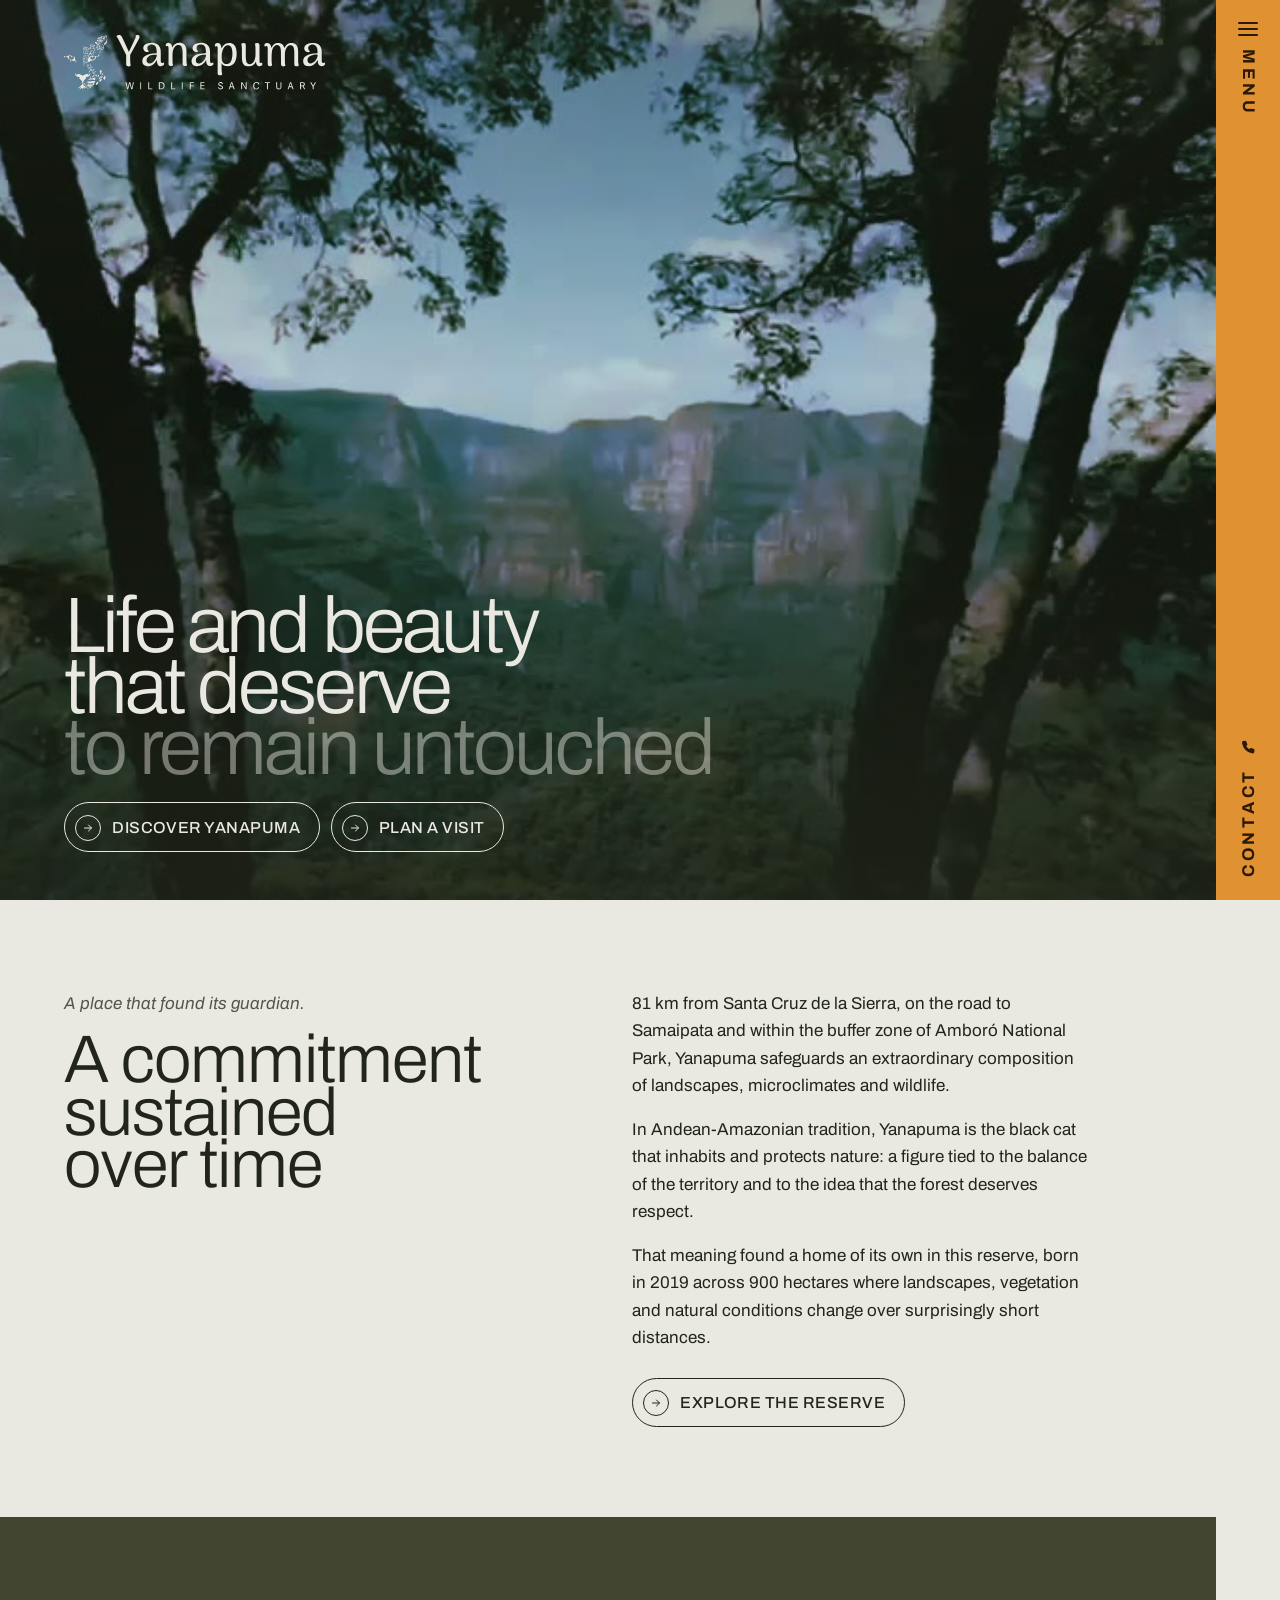
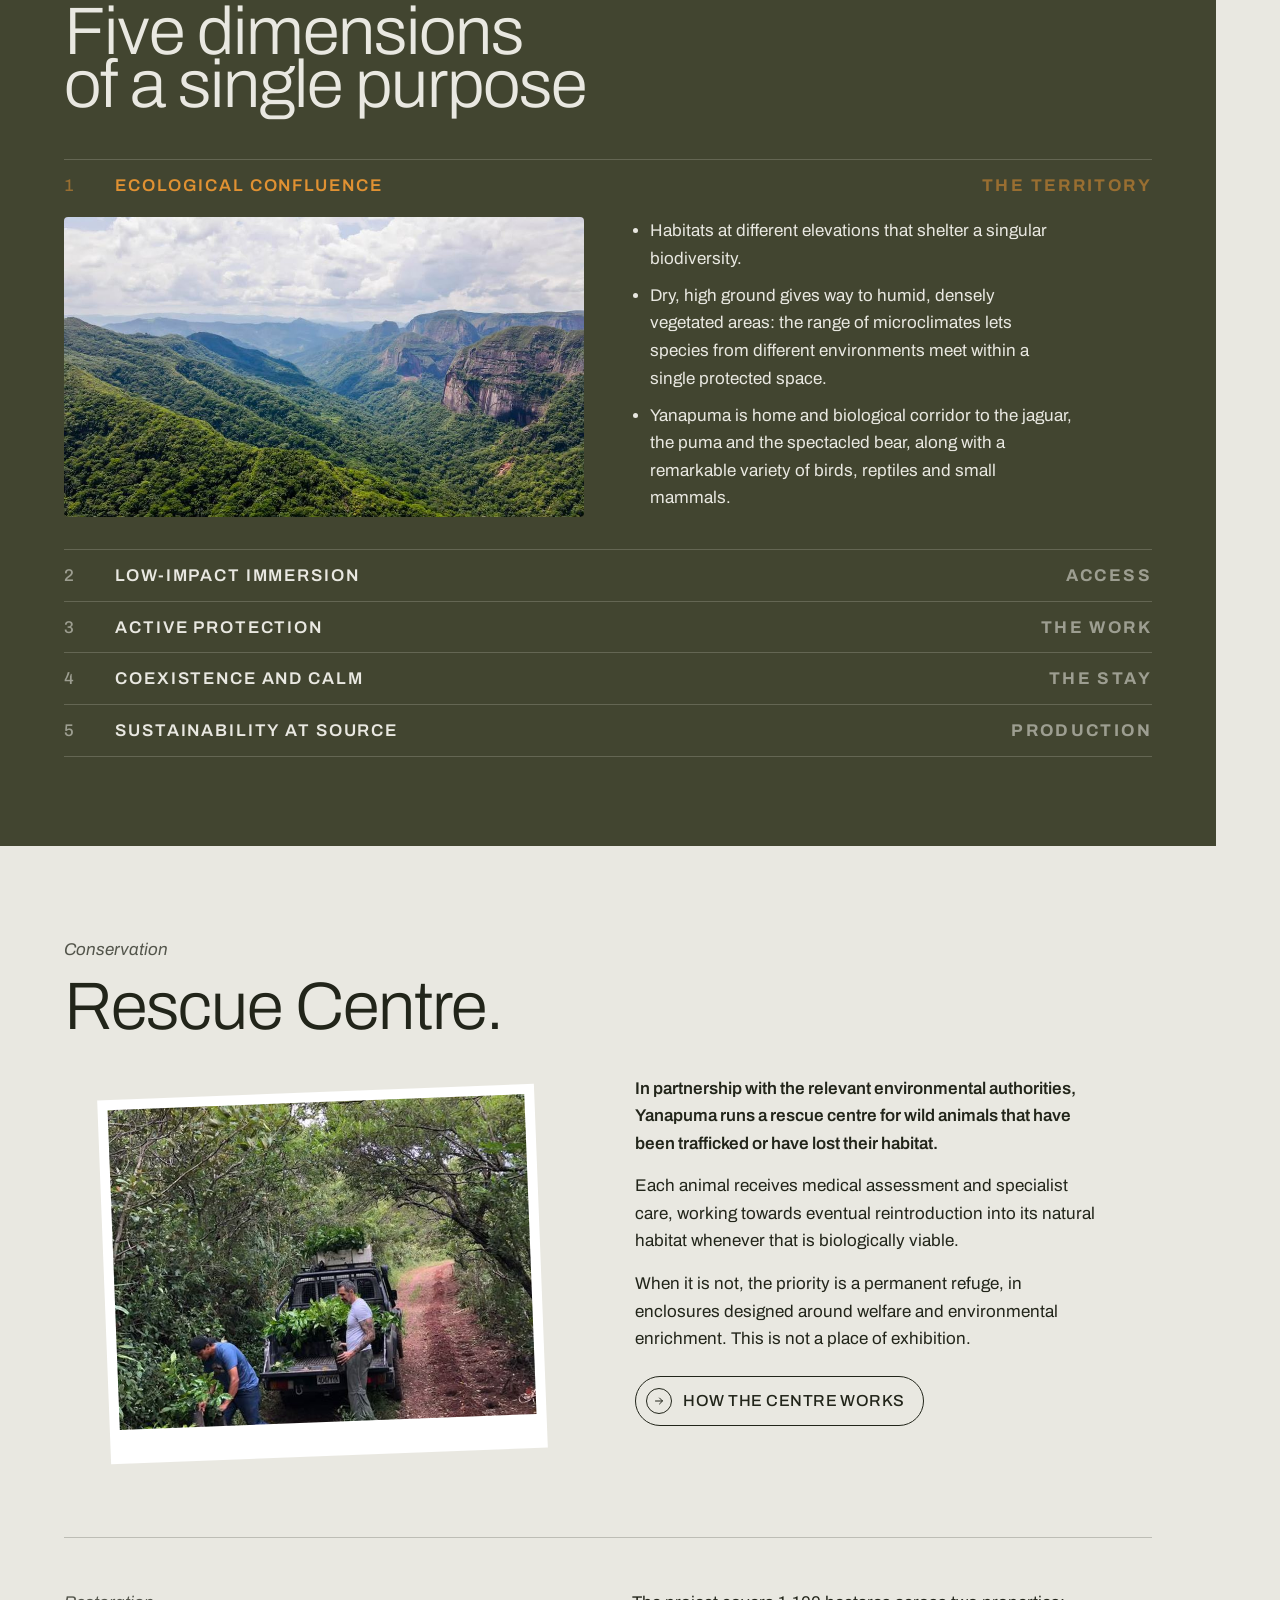
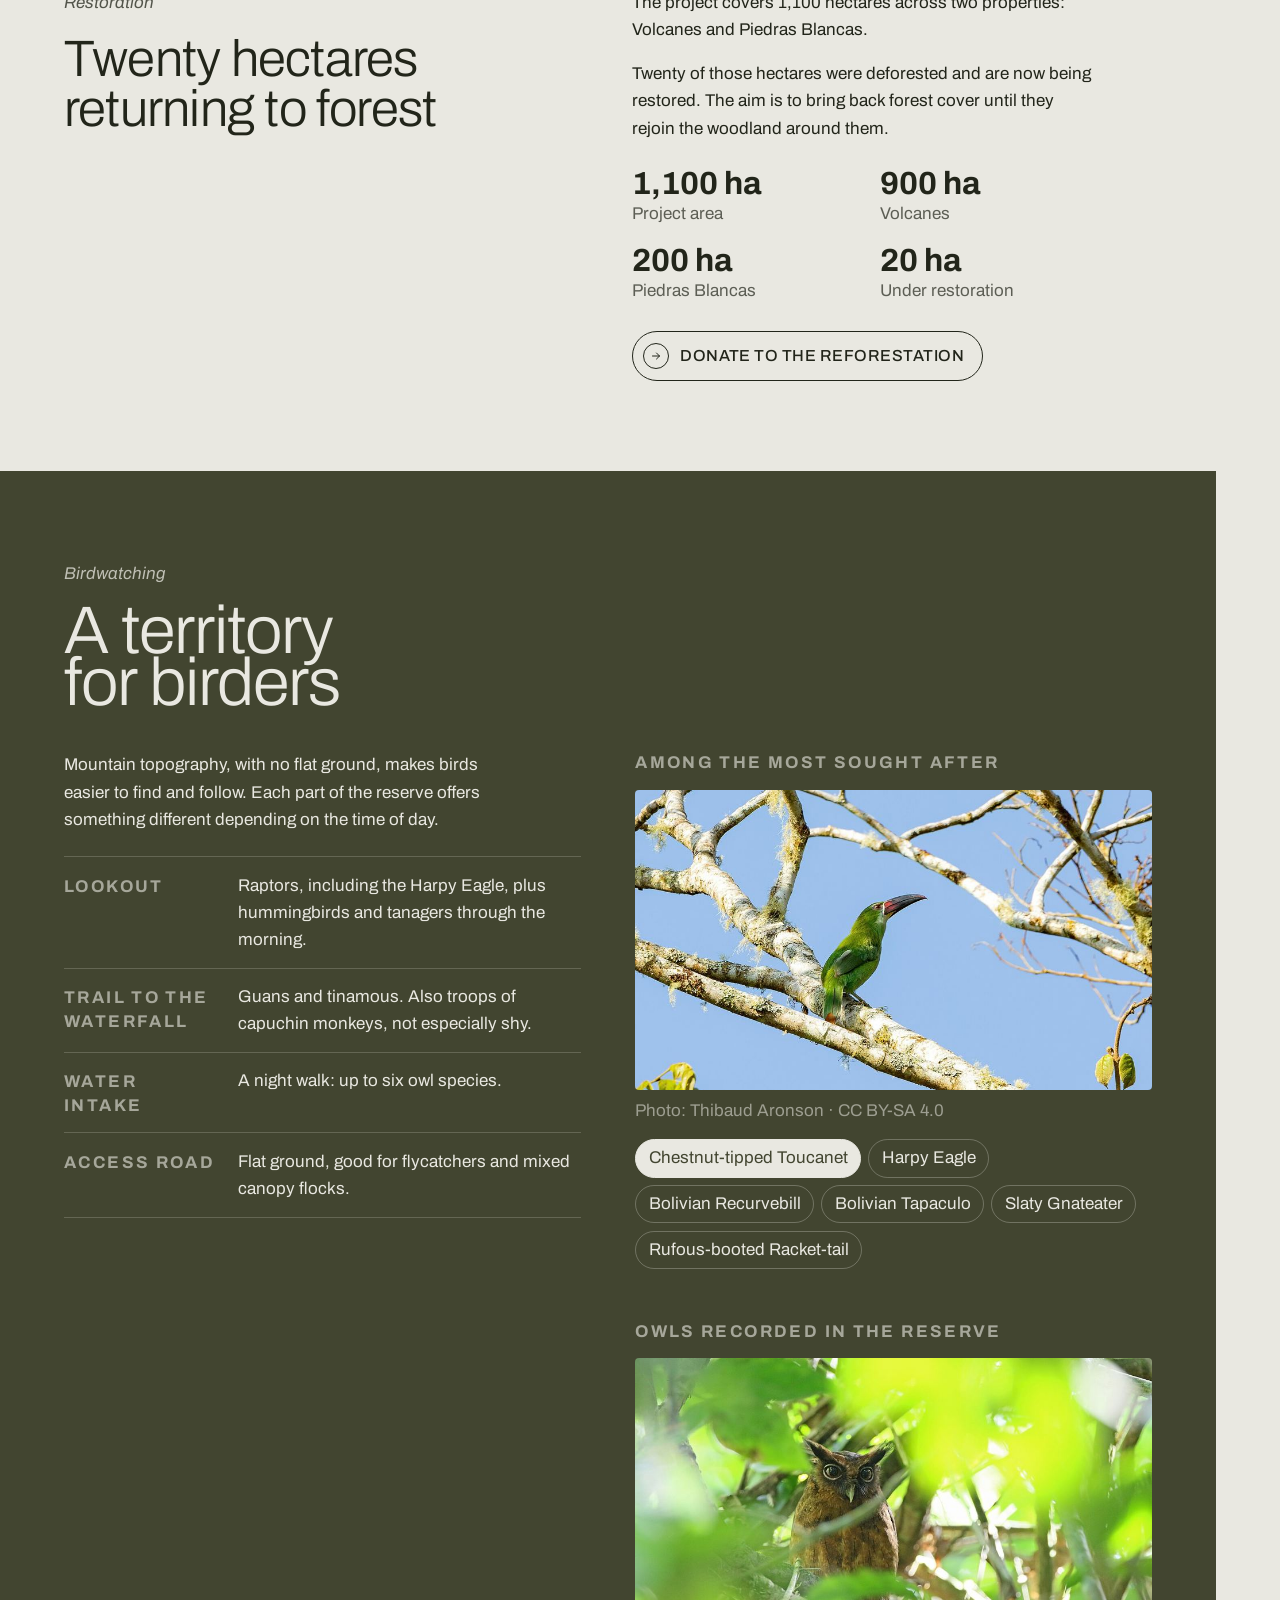
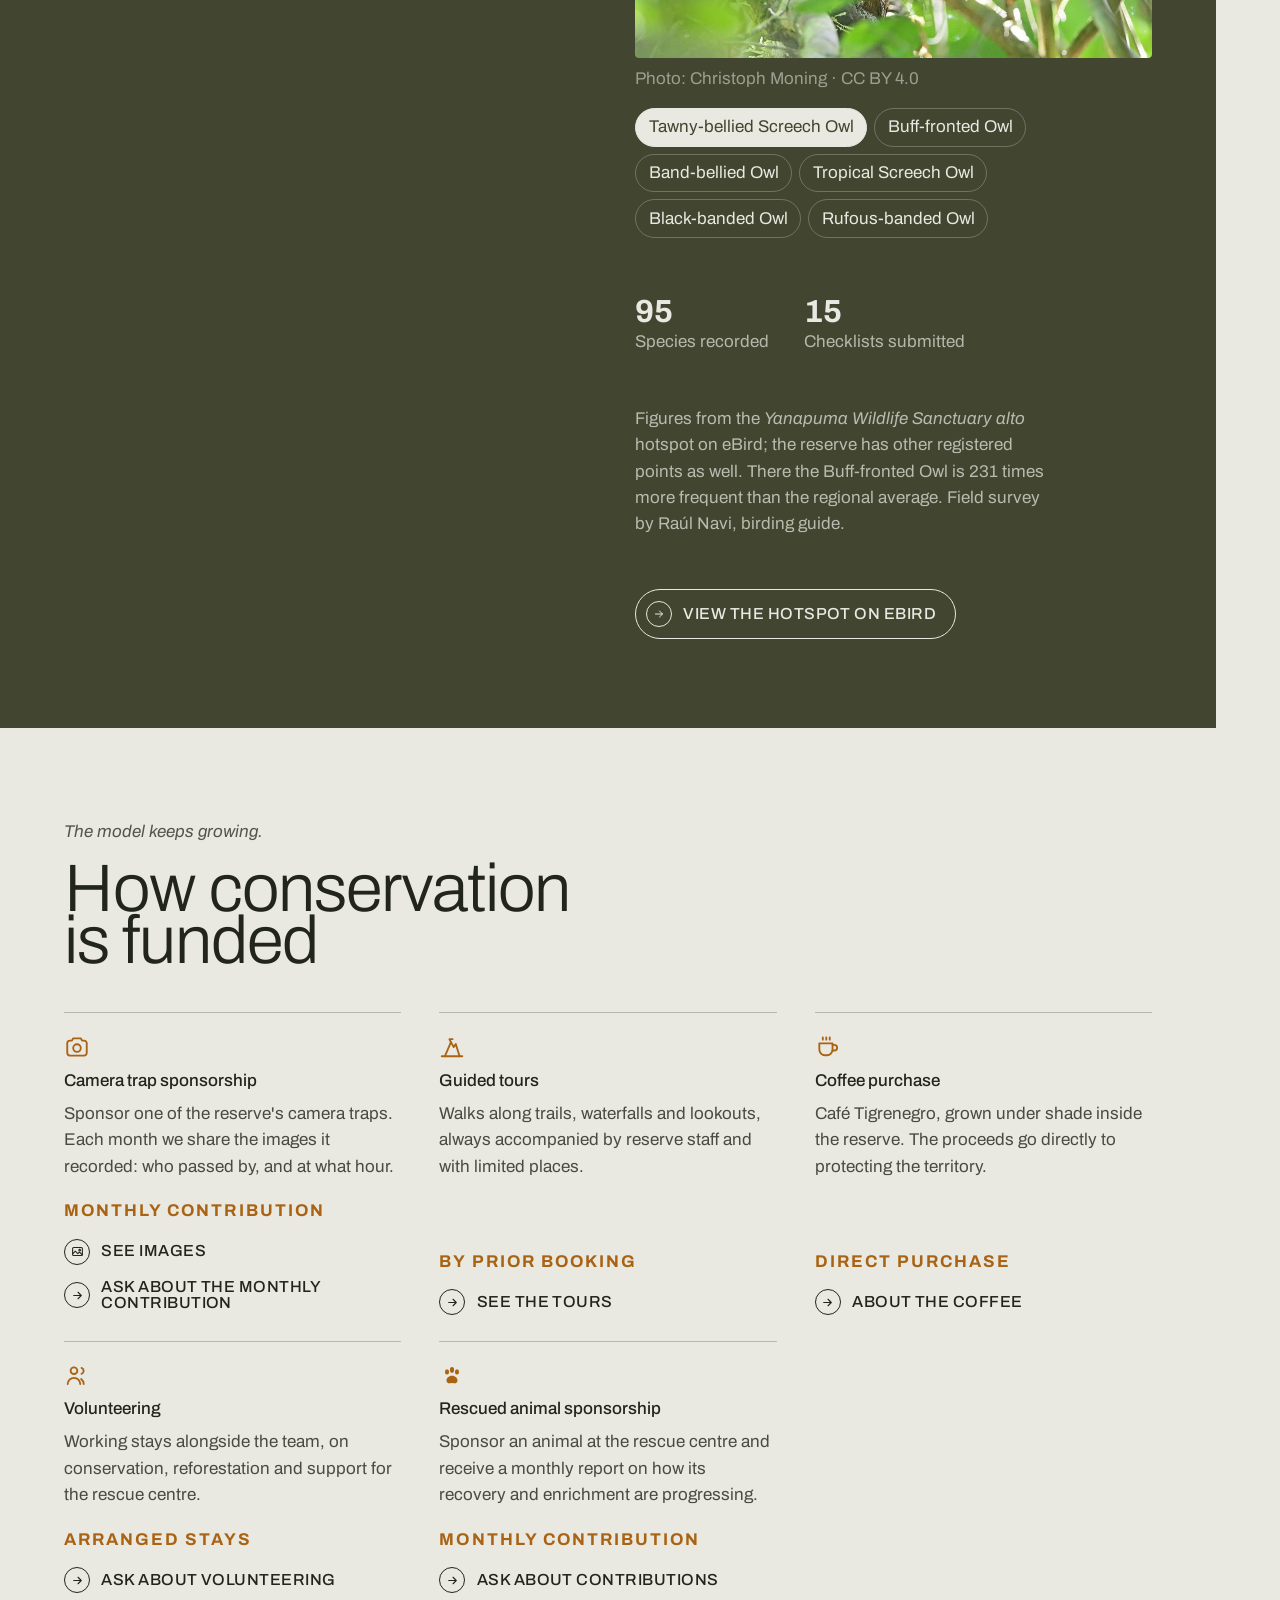
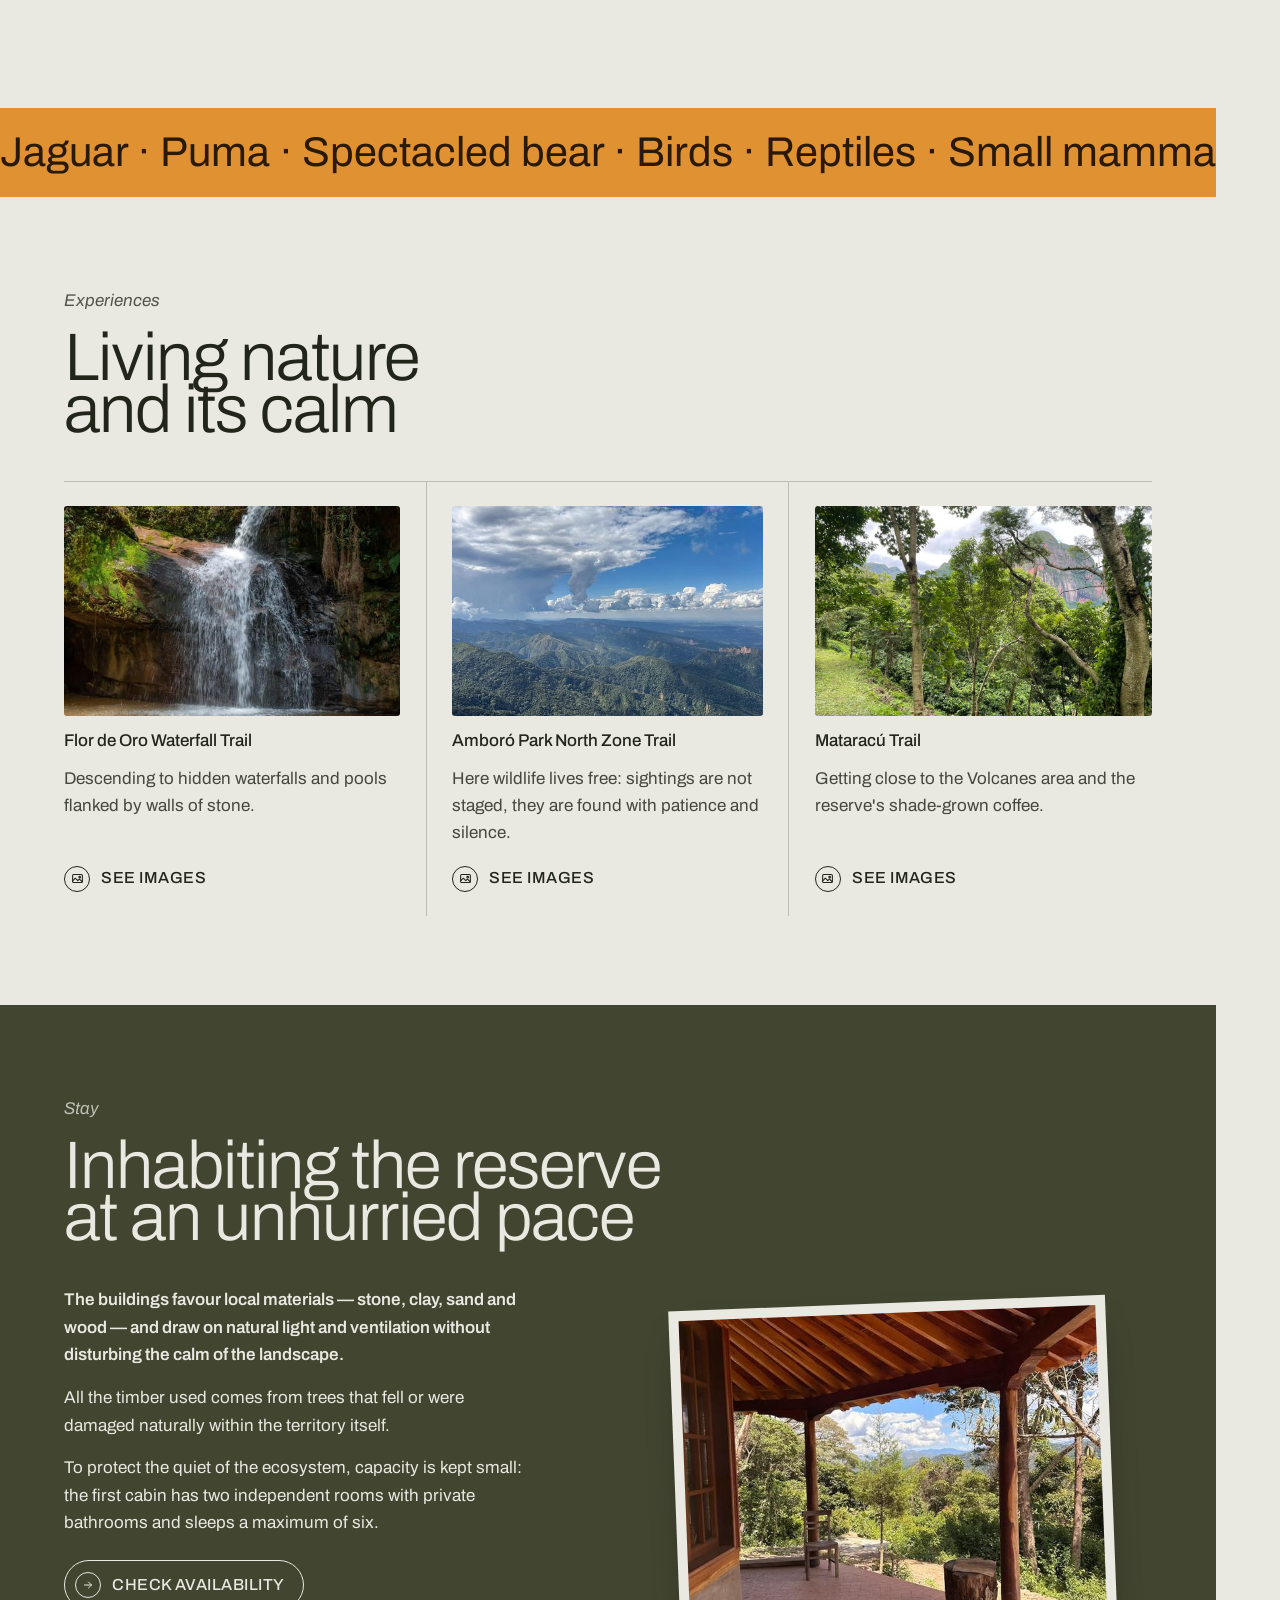
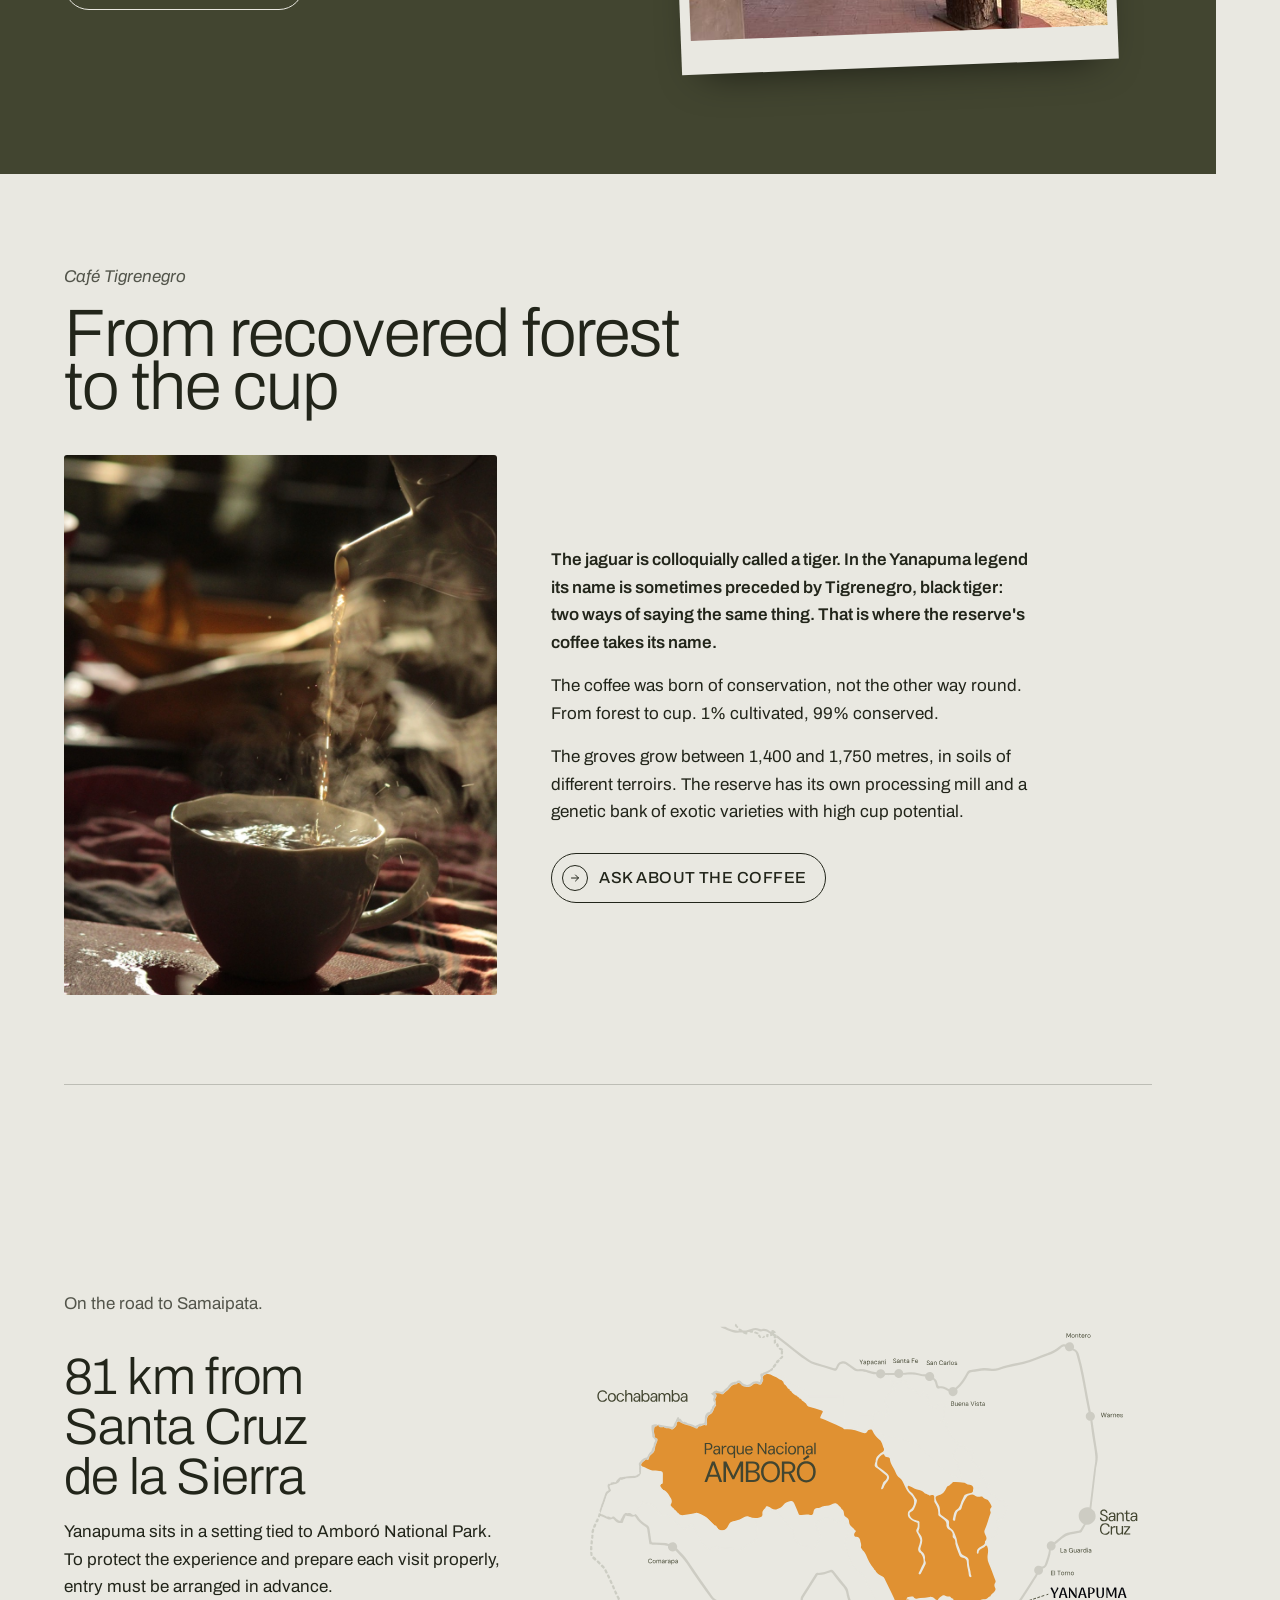
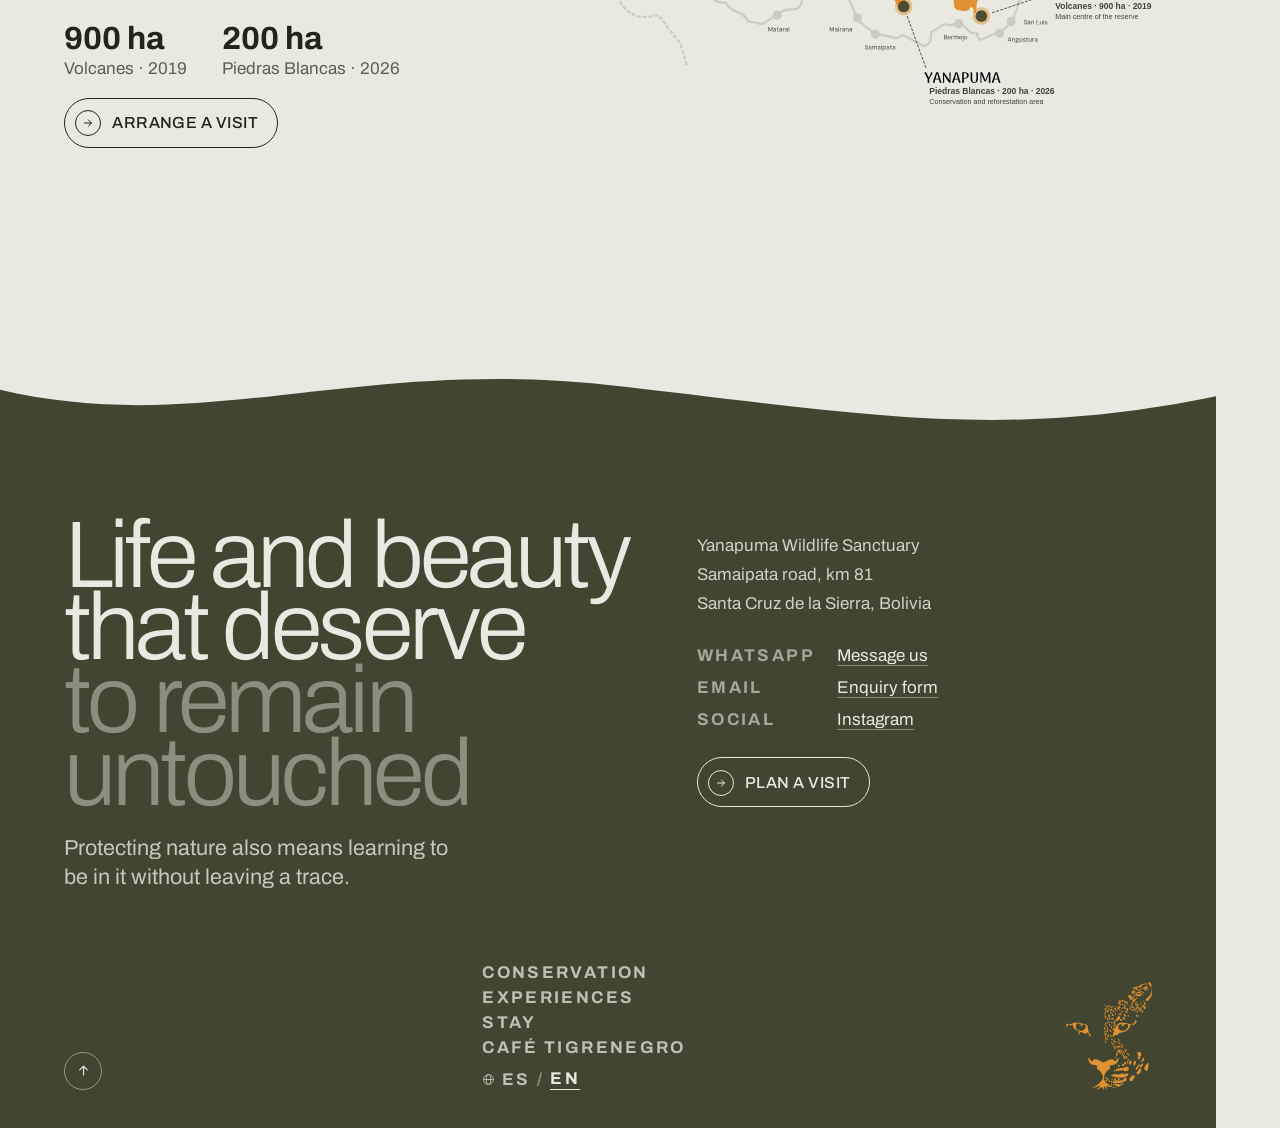
==== en/index.html @ de3dac86 "Video de portada actualizado y sin la etiqueta de ejemplo Nueva versión de hero-poster-2.mp4 con su " ====
<!doctype html>
<html lang="en">
<head>
<meta charset="utf-8">
<meta name="viewport" content="width=device-width, initial-scale=1">
<title>Yanapuma Wildlife Sanctuary — Life and beauty that deserve to remain untouched</title>
<meta name="description" content="A 900-hectare private reserve 81 km from Santa Cruz de la Sierra, in the buffer zone of Amboró National Park. Conservation, low-impact ecotourism and sustainable production.">
<meta property="og:type" content="website">
<meta property="og:site_name" content="Yanapuma Wildlife Sanctuary">
<meta property="og:locale" content="en">
<meta property="og:title" content="Yanapuma — Life and beauty that deserve to remain untouched">
<meta property="og:description" content="900 hectares of protected biodiversity beside Amboró National Park, Bolivia.">
<meta property="og:image" content="../assets/video/hero-poster.jpg">
<meta name="twitter:card" content="summary_large_image">
<meta name="theme-color" content="#424530">
<link rel="preconnect" href="https://fonts.googleapis.com">
<link rel="preconnect" href="https://fonts.gstatic.com" crossorigin>
<link rel="stylesheet" href="https://fonts.googleapis.com/css2?family=Archivo:ital,wght@0,100..700;1,100..700&amp;display=swap">
<link rel="alternate" hreflang="es" href="../">
<link rel="alternate" hreflang="en" href="./">
<link rel="alternate" hreflang="x-default" href="../">
<link rel="stylesheet" href="../css/styles.css?v=21">
<script>try{if(localStorage.getItem("yanapuma.welcomed"))document.documentElement.classList.add("pl-seen")}catch(e){}</script>
</head>
<body>

<div id="preloader" role="presentation" aria-hidden="true">
  <div class="pl-mark"><svg fill="currentColor" aria-hidden="true" focusable="false" xmlns="http://www.w3.org/2000/svg" xmlns:xlink="http://www.w3.org/1999/xlink" viewBox="0 0 222.6 279.5"> <path d="M102.8,256.8c0.1,0.1,0.3,0.1,0.4,0.2c0,0.1,0,0.2,0.1,0.2c0,0.2,0.1,0.3,0.2,0.4c0.2,0.2,0.5,0.4,0.9,0.4 c0.3,0,0.6-0.1,0.9-0.4c0.2-0.2,0.3-0.4,0.5-0.6c0.1-0.2,0.2-0.4,0.3-0.7c0.2-0.4,0.2-0.8,0.3-1.2c0-0.2,0-0.3-0.1-0.5 c0-0.1-0.1-0.3-0.2-0.4c-0.1-0.1-0.2-0.1-0.2-0.2c-0.1-0.1-0.3-0.1-0.4-0.1c-0.1,0-0.2,0-0.3,0c-0.2,0-0.3,0.1-0.4,0.1 c-0.1,0.1-0.2,0.1-0.2,0.2c-0.1,0.1-0.2,0.2-0.2,0.3c0,0,0,0.1-0.1,0.1l0,0c0,0,0,0,0,0h0c0,0,0,0,0,0c-0.1,0-0.2-0.1-0.3-0.1 c-0.2,0-0.3,0-0.5,0c-0.2,0-0.3,0.1-0.4,0.2c-0.1,0.1-0.2,0.2-0.3,0.3c-0.1,0.3-0.2,0.6-0.1,0.9 C102.4,256.4,102.6,256.7,102.8,256.8"/> <path d="M118.5,263.6c-0.3-0.2-0.6-0.2-0.9-0.1c-0.3,0.1-0.6,0.3-0.7,0.6c0,0.1-0.1,0.2-0.1,0.3c0,0.1,0,0.1,0,0.2 c-0.1,0-0.2,0.1-0.3,0.1c-0.1,0.1-0.2,0.1-0.2,0.2c-0.1,0.2-0.3,0.3-0.3,0.5c-0.1,0.4-0.1,0.8-0.1,1.2c0,0.1,0,0.2,0.1,0.3 c0.1,0.2,0.1,0.4,0.3,0.5c0.1,0.2,0.3,0.3,0.4,0.4c0.1,0.1,0.3,0.1,0.4,0.1c0.4,0.1,0.7-0.1,1-0.3c0.4-0.4,0.7-0.9,0.9-1.5 c0.1-0.3,0.1-0.6,0.2-0.9c0-0.3,0-0.6-0.1-0.9C119.1,264,118.8,263.7,118.5,263.6"/> <path d="M125.3,264c-0.2-0.2-0.4-0.3-0.6-0.5c-0.2-0.1-0.4-0.2-0.7-0.3c-0.4-0.1-0.7-0.1-1.1,0c-0.2,0-0.3,0.1-0.5,0.2 c-0.2,0.1-0.3,0.2-0.4,0.3c-0.1,0.1-0.2,0.2-0.2,0.4c-0.1,0.1-0.1,0.3-0.1,0.5c0,0.3,0.1,0.6,0.3,0.8c0,0.1,0,0.2,0,0.3 c0,0.3,0,0.6,0.1,0.8c0,0.1,0,0.2,0,0.3c0,0.2,0.1,0.3,0.2,0.4c0.1,0.1,0.1,0.2,0.2,0.2c0.1,0.1,0.3,0.2,0.4,0.2 c0.2,0.1,0.4,0.1,0.5,0.1c0.2,0,0.4,0,0.6-0.1c0.3,0,0.5-0.2,0.7-0.3c0.3-0.2,0.5-0.4,0.8-0.8c0.1-0.2,0.3-0.5,0.3-0.7 c0.1-0.4,0.1-0.7,0-1.1C125.7,264.5,125.5,264.3,125.3,264"/> <path d="M120.6,257.3c-0.2-0.5-0.5-0.9-0.9-1.1c-0.3-0.2-0.7-0.3-1.1-0.3c-0.3,0-0.6,0.1-0.9,0.2 c-0.4,0.2-0.6,0.5-0.7,0.9c0,0,0,0.1,0,0.1c-0.3,0-0.5,0-0.8,0.1c-0.4,0.1-0.7,0.5-0.8,0.8c-0.1,0.4,0,0.9,0.3,1.2 c0.5,0.5,1.2,0.9,1.9,1.1c0.4,0.1,0.9,0.1,1.3,0c0.4-0.1,0.8-0.3,1.1-0.6C120.6,259,120.9,258.1,120.6,257.3"/> <path d="M110.3,257.9c0.1,0.2,0.2,0.4,0.4,0.5c0.1,0.2,0.3,0.3,0.5,0.4c0.1,0.1,0.3,0.1,0.4,0.1c0.2,0,0.3,0,0.5,0 c0.2,0,0.3-0.1,0.4-0.2c0.1-0.1,0.2-0.2,0.3-0.3c0,0,0-0.1,0-0.1c0.1,0,0.2-0.1,0.3-0.1c0,0,0.1,0,0.1-0.1c0.2-0.1,0.3-0.2,0.4-0.4 c0.2-0.2,0.3-0.4,0.4-0.7c0.1-0.2,0.1-0.4,0.1-0.6c0-0.1,0-0.3-0.1-0.4c0-0.1-0.1-0.3-0.2-0.4c-0.1-0.1-0.2-0.2-0.3-0.3 c0,0-0.1-0.1-0.1-0.1c-0.1-0.1-0.2-0.2-0.3-0.3c-0.1-0.1-0.2-0.1-0.3-0.1c-0.1,0-0.2-0.1-0.3-0.1c-0.1,0-0.2,0-0.3,0 c-0.1,0-0.2,0-0.3,0c-0.1,0-0.2,0-0.3,0c-0.1,0-0.2,0-0.3,0c-0.1,0-0.3,0.1-0.4,0.2c0,0-0.1,0-0.1,0.1c-0.1,0.1-0.2,0.2-0.3,0.3 c-0.1,0.1-0.3,0.3-0.4,0.5c-0.1,0.2-0.2,0.4-0.2,0.6c0,0.2-0.1,0.3-0.1,0.5c0,0.2,0,0.3,0.1,0.5 C110.1,257.5,110.2,257.7,110.3,257.9"/> <path d="M123.8,272.7c-0.2-0.2-0.5-0.4-0.9-0.4h-1.2c-0.2,0-0.3,0-0.5,0.1c-0.1,0-0.3,0.1-0.4,0.2 c-0.1,0.1-0.2,0.2-0.2,0.4c-0.1,0.1-0.1,0.3-0.1,0.5c0,0.1,0,0.2,0,0.3c0.1,0.2,0.2,0.4,0.3,0.5c0.2,0.2,0.5,0.4,0.9,0.4h1.2 c0.2,0,0.3,0,0.5-0.1c0.1,0,0.3-0.1,0.4-0.2c0.1-0.1,0.2-0.2,0.2-0.4c0.1-0.1,0.1-0.3,0.1-0.5c0-0.1,0-0.2,0-0.3 C124,273,123.9,272.9,123.8,272.7"/> <path d="M129.7,273c-0.1-0.1-0.1-0.3-0.2-0.4c-0.1-0.1-0.2-0.3-0.3-0.4c-0.1-0.1-0.2-0.2-0.4-0.3c0,0-0.1-0.1-0.2-0.1 c-0.1-0.1-0.3-0.1-0.4-0.2c-0.2,0-0.3-0.1-0.5-0.1c0,0-0.1,0-0.1,0c-0.1,0-0.3,0-0.4,0.1c-0.2,0-0.3,0.1-0.4,0.2 c-0.1,0.1-0.2,0.2-0.3,0.3c-0.1,0.1-0.1,0.3-0.1,0.4c0,0.2,0,0.3,0,0.5c0,0.1,0.1,0.2,0.1,0.3c0,0,0.1,0.1,0.1,0.1c0,0,0,0,0,0 c0,0.1,0,0.2,0,0.3c0.1,0.2,0.2,0.4,0.3,0.5c0.1,0.1,0.2,0.1,0.2,0.2c0.2,0.1,0.4,0.2,0.6,0.2c0.2,0,0.5,0,0.7,0 c0.2,0,0.4-0.1,0.6-0.2c0.1-0.1,0.3-0.2,0.3-0.3c0.1-0.1,0.2-0.3,0.2-0.4c0.1-0.2,0.1-0.4,0-0.6C129.8,273.1,129.8,273.1,129.7,273" /> <path d="M146.1,261.8c-0.9,1-2,1.7-3.2,2.4c-0.4,0.2-0.8,0.3-1.2,0.5c-0.1,0-0.2,0.1-0.3,0.2c-0.3,0.1-0.7,0.2-1,0.3 c-0.6,0.1-1.5,0.5-2.1,0.3c-0.2-0.1-0.2-0.1-0.3-0.3c-0.2-0.4-0.5-0.7-0.9-0.9c-0.7-0.4-1.5-0.4-2.3-0.2c-0.6,0.1-1.3,0.5-1.9,0.4 c-0.7-0.1-1.4-0.6-2-1c-0.5-0.4-1.2-0.1-1.6,0.3c-1.2-0.1-2.4,0.9-2.7,2c-0.3,1.4,0.6,2.6,1.9,3.1c0.5,0.2,1.1,0.3,1.7,0.3 c0.6,0,1.2-0.4,1.7,0c0.5,0.4,0.9,0.8,1.5,1.1c0.6,0.3,1.3,0.5,2,0.6c1.3,0.1,2.6-0.2,3.7-1c1-0.8,1.8-1.9,2.8-2.7 c0.2-0.1,0.3-0.2,0.5-0.3c0.4-0.2,0.8-0.3,1.2-0.5c0.4-0.2,0.8-0.4,1.2-0.6c1.3-0.6,2.6-1.3,3.3-2.7 C148.6,262.1,147.1,260.8,146.1,261.8"/> <path d="M121.4,271.8c-0.9-1-8.9-4.7-8.9-4.7s-4.3-2.9-6.8-4.7c-2.4-1.7-7.2-9.8-7.2-9.8l0-4.4l0,0l0.1-1.2v0 c0,0,0-3.6,1.9-8.1c1.8-4.2,5.5-10.1,13.5-14.6l0.1-0.1l-0.9-6.2c0.7-0.6,5.4-4.7,11.5-3.6l0.1,0l0.1,0c0.3-0.2,6.9-4.1,8.6-6.9 c1.5-2.6,3.1-6.5,3.1-9.8v-0.3l-0.3,0c-0.1,0-3.7,0.3-5.2,3.1c-1.4,2.7-3.5,5.2-3.5,5.2c0,0-0.3,0.3-0.7,0.2c-0.4-0.1-0.7-0.5-1-1.2 c-0.1-0.1-0.1-0.2-0.2-0.4c-1-2.3-2.9-7.1-14.1-3L97,208.7l-14.7-7.2c-11.1-4-13.1,0.7-14,3c-0.1,0.1-0.1,0.3-0.2,0.4 c-0.3,0.7-0.6,1.1-1,1.2c-0.1,0-0.1,0-0.2,0c-0.3,0-0.5-0.2-0.5-0.2c-0.1-0.1-2.1-2.5-3.5-5.2c-1.5-2.8-5-3.1-5.2-3.1l-0.3,0v0.3 c0,3.3,1.6,7.2,3.1,9.8c1.7,2.9,8.3,6.8,8.6,6.9l0.1,0l0.1,0c6.2-1.1,10.8,3,11.5,3.6l-1,6.2l0.1,0.1c15.3,8.6,15.5,22.5,15.5,22.7 l0.1,1.2h0h0l0.1,2.9c0,0-7,9.7-11.8,12.7l-3,1.9c0,0,1.4,2.6,0.1,2.6s-2.6-0.5-2.6-0.5h-2l-0.9,2.7c0,0-0.7,2.4-1.8,0.6l-2.9,0.5 l-0.8,1.2c0,0-1.9,0.5-0.9,0.8c1,0.3,3.1,0.5,4.5-0.3c1.4-0.7,1.1-2.2,3.7-1.9c2.6,0.3,2.7,0.7,3.7,0.3c1-0.5,4.2-3.6,4.2-3.6 s3.4,0.2,2.2,3.1c-1.3,2.9-3.3,3.8-3.3,3.8s-3.7,2.4-3.8,3.5c-0.1,1.2,1,0.8,2.2-0.1c1.2-0.9,1.3-0.9,2.4-1.9c1.1-1,2.6-1.3,2.6-1.3 s2.9-1.8,4.3-3c2-1.8,2.3,0,2.3,0l2.7,5.2c0,0,0.8,1.7,1.6,1.7c0.8,0,0.1-10.3,1.2-9.6s2.1,1.9,2.1,1.9l1.2,2c0,0,0.3,1.1,0.7,1.8 c0.5,0.6,1.7,2.3,2.3,2.3c0.6,0-0.2-1.8-0.3-2.8c-0.1-1-0.2-2.2-0.7-3.8c-0.5-1.6,1.2-2.5,1.2-2.5l6,2.5 C112,271,122.3,272.8,121.4,271.8"/> <path d="M127.2,228.8c-0.1-0.1-0.2-0.2-0.4-0.2c-0.1-0.1-0.2-0.1-0.4-0.2c-0.2-0.1-0.3-0.1-0.5-0.1c0,0,0,0,0,0 c-0.1,0-0.2,0-0.4,0c0,0-0.1,0-0.1,0c-0.3,0.1-0.6,0.3-0.8,0.5c-0.1,0.1-0.2,0.3-0.3,0.4c-0.1,0.1-0.1,0.3-0.2,0.5 c0,0.2-0.1,0.3-0.1,0.5c0,0,0,0.1,0,0.1c0,0.1,0,0.3,0.1,0.4c0,0,0,0.1,0,0.1c0,0.1,0.1,0.3,0.2,0.4c0.1,0.1,0.2,0.3,0.3,0.4 c0.1,0.1,0.2,0.2,0.3,0.2c0.1,0,0.1,0.1,0.2,0.1c0.1,0,0.1,0.1,0.2,0.1c0.2,0,0.3,0.1,0.5,0.1c0.1,0,0.2,0,0.4,0c0,0,0,0,0,0 c0.1,0,0.2-0.1,0.2-0.1c0.1,0,0.1-0.1,0.2-0.1c0.1,0,0.1-0.1,0.2-0.1c0.1-0.1,0.2-0.1,0.3-0.2c0.1-0.1,0.2-0.3,0.3-0.4 c0.1-0.1,0.1-0.3,0.2-0.4c0,0,0-0.1,0-0.1c0-0.1,0-0.3,0.1-0.4c0,0,0-0.1,0-0.1c0-0.3-0.1-0.5-0.2-0.8 C127.5,229.1,127.4,229,127.2,228.8C127.3,228.9,127.2,228.8,127.2,228.8"/> <path d="M160.6,219.6c-1-0.7-2.4-0.7-3.3,0.2c-0.1,0.1-0.1,0.1-0.2,0.2c-0.2-0.1-0.3-0.1-0.4-0.1 c-0.7-0.3-1.4-0.4-2.1-0.1c-0.5,0.2-0.8,0.6-1,1.1c0,0.1-0.1,0.1-0.1,0.2c-0.1,0-0.2-0.1-0.2-0.1c-1.6-0.6-2.9,0.6-3.9,1.7 c-0.4,0.5-0.9,1-1.2,1.6c-0.3-0.7-0.8-1.2-1.4-1.5c-0.9-0.4-1.9-0.4-2.9-0.3c-0.2,0-0.5,0-0.7,0c-0.1,0-0.3,0-0.4,0 c-0.1,0-0.1,0-0.1,0c0,0,0,0-0.1,0c-0.7-0.2-1.4-0.2-2,0.4c-0.3,0.3-0.4,0.7-0.5,1c-0.6,0-1.1,0.3-1.5,0.8c-0.1-0.2-0.2-0.3-0.3-0.5 c-0.8-1-2.3-1.7-3.4-0.9c-0.3,0.2-0.5,0.5-0.7,0.8c-0.1,0.1-0.1,0.2-0.2,0.3c0,0-0.1,0.1-0.1,0.1c-0.1,0.1-0.1,0.1-0.2,0.2 c0,0-0.1,0.1-0.1,0.1c-0.1,0.1-0.2,0.1-0.3,0.2c0,0-0.1,0-0.1,0.1c-0.4,0.2-0.9,0.3-1.3,0.4c0,0-0.2,0-0.3,0c-0.1,0-0.2,0-0.3,0 c-0.3,0-0.5,0-0.8,0.1c-0.5,0-0.9,0.3-1.1,0.7c-0.3,0.1-0.7,0.3-0.8,0.6c-0.4,0.6-0.1,1.3,0.4,1.6c-0.1-0.1,0,0,0,0 c0.1,0.1,0.1,0.1,0.2,0.2c0.1,0.1,0.1,0.1,0.2,0.2c0,0,0,0,0,0c0,0,0,0,0,0.1c0,0,0,0,0,0.1c-0.3,0.5-0.1,1.2,0.3,1.5 c0.5,0.4,1.1,0.3,1.6-0.1l1.2-0.9c0.9,0,1.7,0.4,2.6,1c0.8,0.6,1.8-0.2,1.8-1c0,0,0-0.1,0-0.1c0,0,0,0,0,0c0,0,0.1-0.2,0.1-0.2 c0-0.1,0.1-0.1,0.1-0.2c0,0,0,0,0,0c0,0,0.1-0.1,0.1-0.1c0,0,0.1-0.1,0.1-0.1c0.1-0.1,0.2-0.1,0.2-0.1c0,0,0,0,0,0c0,0,0,0,0.1,0 c0,0,0.1,0,0.1,0c0,0,0,0,0,0c0.5,0,1-0.3,1.2-0.9c0-0.1,0-0.2,0.1-0.3c0.5,0.4,1.3,0.6,2,0.6c0.3,0,0.5-0.1,0.8-0.1 c-0.1,0.1-0.1,0.2-0.1,0.3c-0.1,0.7,0.2,1.3,0.8,1.5c1,0.3,2.2,0,3-0.7c0.2-0.2,0.4-0.4,0.5-0.6c0-0.1,0.1-0.1,0.1-0.2 c0.1,0,0.2,0,0.3-0.1c0.3-0.1,0.5-0.2,0.7-0.3c0.3-0.2,0.5-0.4,0.7-0.7c0.2,0.5,0.6,0.8,1.1,0.8c0,0,0.1,0,0.1,0 c0,1.1,0.4,2.2,1.5,2.7c0.8,0.4,1.8,0.3,2.6-0.1c1.9,1.1,4.4,0.4,6.3-0.8c1.1-0.7,2.6-1.5,2.7-2.9c0-0.4,0-0.7-0.2-1.1 c0,0-0.1-0.1-0.1-0.2c0,0,0-0.2,0-0.2c0.2-0.7,0.4-1.4,0.4-2.2C162.3,221.7,161.8,220.4,160.6,219.6 M129.5,228.9 C129.5,228.9,129.5,228.9,129.5,228.9C129.5,228.9,129.5,228.9,129.5,228.9 M133,225C133,225,133,225,133,225 C133,225,133,225,133,225"/> <path d="M156.9,236.9c-1.7,0.2-3.4,0.5-5,1.1c-0.4,0.1-0.8,0.3-1.2,0.4c0.1,0-0.2,0-0.3,0.1c0,0-0.1,0-0.1-0.1 c-0.7-0.5-1.3-1-2.1-1.4c-1.6-0.6-3.1-0.4-4.6,0.2c-1.8,0.6-3.6,1.2-5.4,1.5c-1.8,0.4-3.7,0.7-5.6,0.6c-1.9-0.1-3.6-1-5.6-1.1 c-1.9,0-3.8,0.6-5.6,1.3c-0.3,0.1-0.5,0.3-0.7,0.5c-1,0.1-2,0.5-2.6,1.4c-0.6,1.1-0.4,2.7,0.8,3.4c0.6,0.4,1.4,0.4,2,0 c0.6-0.3,0.9-0.8,1.6-0.8c0.6,0,1.3,0.4,1.8,0.7c0.7,0.4,1.4,0.7,2.1,1c3.2,1.4,6.5,1.8,10,1.8c3.4,0,6.8,0,10.2-0.4 c3.3-0.4,6.6-1.2,9.6-2.7c2.2-1.1,6.6-3.3,4.8-6.4C160.2,236.5,158.4,236.8,156.9,236.9"/> <path d="M104,251.3l0.2,0c0,0,0.1,0,0.1,0c0.2,0,0.3,0,0.5-0.1c0.3-0.1,0.5-0.4,0.7-0.6c0.1-0.1,0.2-0.3,0.2-0.5 c0-0.2,0.1-0.3,0.1-0.5c0-0.4-0.1-0.7-0.3-1c0-0.1-0.1-0.1-0.1-0.2c-0.1-0.1-0.2-0.3-0.3-0.4c-0.3-0.3-0.5-0.4-0.9-0.5 c-0.6-0.2-1.4-0.1-1.9,0.3c-0.3,0.2-0.5,0.4-0.7,0.6c-0.1,0.2-0.3,0.3-0.4,0.5c-0.1,0.2-0.2,0.4-0.3,0.6c-0.1,0.3,0,0.7,0.1,0.9 c0.1,0.2,0.4,0.5,0.7,0.6c0.2,0,0.3,0,0.5,0c0.2,0.3,0.6,0.5,0.9,0.5C103.4,251.3,103.7,251.3,104,251.3"/> <path d="M154.3,247.6c-1.3-0.4-2.7,0.1-3.6,1.1c-0.9,1-1.3,2.3-1.8,3.6c-0.4,1.2-0.9,2-2.2,2.2c-1.5,0.3-3,0.3-4.5,0.4 c-1.8,0.1-3.5,0.2-5.2,0.4c-1,0.1-1.9,0.1-2.9,0.2c-0.1,0-0.1,0-0.2,0c0,0,0,0,0,0c-0.1-0.1-0.2-0.2-0.2-0.3c-0.3-0.3-0.6-0.6-1-0.7 c-0.7-0.2-1.4,0.1-2.1,0.4c-0.2,0.1-0.5,0.2-0.6,0.3c0,0,0,0,0,0c0,0-0.3-0.2-0.3-0.2c-0.8-0.5-1.6-0.6-2.4-0.1 c-0.5,0.3-0.8,0.6-1.3,0.6c-0.6-0.1-1.2-0.4-1.8-0.4c-0.9-0.1-1.6,0-2.3,0.6c-0.5,0.4-0.4,1.3,0,1.7c0,0,0.1,0.1,0.1,0.1 c-0.1,0.6-0.2,1.3-0.4,1.9c-0.1,0.4,0,0.9,0.3,1.2c1.1,1,2.8,1.2,4,0.3c0,0,0.1-0.1,0.2-0.1c0.3,0.6,0.7,1.1,1.3,1.5 c1.3,0.7,2.8,0.5,4.1,0c0.7-0.3,1.3-0.6,2-0.8c0.7-0.2,1.4-0.1,2.1-0.1c1.5,0.2,3,0.5,4.5,0.1c0.8-0.2,1.4-0.6,2.1-1 c0.7-0.3,1.5-0.5,2.3-0.6c1.6-0.3,3.1-0.6,4.6-1.3c1.4-0.6,2.8-1.2,4.1-2c2.3-1.3,4.4-3.5,3.5-6.4 C156.3,249.1,155.5,248,154.3,247.6 M125.9,260.4C125.9,260.3,125.9,260.2,125.9,260.4 M129.9,255.3 C129.9,255.3,129.9,255.3,129.9,255.3C129.7,255.4,129.9,255.3,129.9,255.3"/> <path d="M109,254.6c0.4,0,0.8-0.2,1-0.6c0.6-1.1,0.2-2.5-0.8-3.2c-0.1-0.1-0.2-0.1-0.3-0.1c-0.2-0.6-0.3-1.1-0.4-1.7 c0,0.1,0,0.1,0,0.2c0-0.3-0.1-0.6-0.3-0.8c-0.2-0.2-0.6-0.4-0.9-0.4c-0.3,0-0.6,0.1-0.9,0.4c-0.2,0.2-0.4,0.5-0.4,0.9 c0.2,1.7,0.8,3.4,1.9,4.8C108.2,254.3,108.5,254.6,109,254.6"/> <path d="M120.1,250.5c0-0.2-0.1-0.3-0.2-0.4c-0.1-0.1-0.2-0.2-0.3-0.3c-0.1-0.1-0.3-0.1-0.4-0.1c-0.2,0-0.3,0-0.5,0 c-0.3,0.1-0.6,0.3-0.7,0.6c-0.2,0.3-0.2,0.6-0.1,0.9c0.1,0.6,0.3,1.1,0.4,1.7c0,0.2,0.1,0.3,0.2,0.4c0.1,0.1,0.2,0.2,0.3,0.3 c0.1,0.1,0.3,0.1,0.4,0.1c0.2,0,0.3,0,0.5,0c0.3-0.1,0.6-0.3,0.7-0.6c0.2-0.3,0.2-0.6,0.1-0.9C120.3,251.7,120.2,251.1,120.1,250.5" /> <path d="M124.2,252.3c0.5,0.7,1.2,1.3,2.1,1.5c0.9,0.2,1.8,0.1,2.6-0.5c0.2-0.2,0.5-0.4,0.6-0.7c0-0.1,0-0.2,0-0.3 c0-0.2-0.1-0.4-0.2-0.6c-0.2-0.4-0.4-0.7-0.7-1c-0.3-0.3-0.6-0.5-1-0.7c-0.5-0.2-0.9-0.3-1.4-0.4c-0.4,0-0.8,0-1.2,0.1 c-0.3,0.1-0.6,0.3-0.7,0.6c-0.1,0.2-0.2,0.5-0.1,0.8c0,0.1-0.1,0.2-0.1,0.3C124.1,251.6,124.1,252,124.2,252.3"/> <path d="M134.9,253.6c0.3,0.2,0.7,0.3,1,0.2c1.8-0.3,3.2-2.2,3.1-4c0-0.3-0.1-0.6-0.4-0.9c-0.2-0.2-0.6-0.4-0.9-0.4 c-0.3,0-0.6,0.1-0.9,0.4c-0.2,0.2-0.4,0.5-0.4,0.9c0,0.1,0,0.2,0,0.3c0,0.1-0.1,0.2-0.1,0.3c0-0.1-0.1-0.2-0.2-0.2 c-0.2-0.2-0.6-0.4-0.9-0.4c-0.3,0-0.6,0.1-0.9,0.4c-0.2,0.2-0.4,0.5-0.4,0.9c0,0.5,0.1,1,0.1,1.6 C134.4,253.1,134.6,253.4,134.9,253.6"/> <path d="M114.1,241c-1.5,0-1.6,2.4,0,2.4C115.6,243.4,115.6,241,114.1,241"/> <path d="M176,242.1c-1.4-0.9-2.9-0.9-4.2,0.1c-1.3,0.9-2.4,2-3.5,3.1c-2,2-4.3,4.6-4.2,7.6c0,1.5,0.9,3,2.4,3.4 c1.3,0.3,2.7,0.1,3.9-0.4c2.8-1.1,4.7-3.7,4.9-6.7c0-0.1,0-0.3,0-0.4c0.3-0.4,0.6-0.7,1-1.1c0.5-0.6,1.2-1.2,1.7-1.9 C178.8,244.1,177.2,242.9,176,242.1"/> <path d="M189.1,224.3c-0.4,0.6-0.4,1.3-0.6,2c-0.2,0.7-0.4,1.4-0.7,2.1c-0.7,1.3-1.6,2.4-2.7,3.3 c-1.1,0.9-2.2,2-2.5,3.4c-0.3,1.5,0.1,3.2,1.6,3.9c1.2,0.6,2.6,0.2,3.5-0.8c1.1-0.1,2.1-0.5,3-1.2c1.2-0.9,1.8-2.3,2.3-3.6 c0.2-0.6,0.4-1.3,0.7-1.9c0.3-0.7,0.7-1.2,1-1.9c0.7-1.6,0.1-3.2-1-4.5C192.5,224.1,190.4,222.5,189.1,224.3"/> <path d="M212.4,209.4c-1.1-0.1-2,0.5-2.6,1.3c-0.5,0.7-0.7,1.6-1.1,2.4c-0.4,0.7-1.3,0.7-2,1.1c-1,0.7-1.3,2.1-1.7,3.1 c-0.4,1.1-0.9,2.2-1.3,3.3c-0.4,1-1,2.1-1.3,3.2c-0.6,2.2,1.7,3.2,3.5,3.4c0.2,0,0.4,0,0.5-0.1c-0.1,1.4,0.3,2.9,2,3.2 c2.1,0.3,3.3-1.9,3.5-3.7c0.2-1.6-0.3-3.5,0.5-4.9c0.4-0.8,1-1.5,1.1-2.5c0-0.5-0.1-0.9-0.3-1.3c-0.3-0.5-0.3-0.4-0.2-0.9 c0.3-1.1,0.7-2.1,0.8-3.2c0.1-1.2,0.1-2.4-0.1-3.6C213.5,209.7,212.9,209.5,212.4,209.4"/> <path d="M196.4,211.2c-0.9,0.5-1.5,1.5-2.1,2.3c-0.2,0.4-0.5,0.7-0.7,1.1c-0.4,0-0.7,0.1-1,0.3 c-1.2,1.3-1.7,3.2-1.1,4.9c0.3,1,1.1,2,2.3,1.6c0.5-0.2,0.9-0.6,1.2-1c0.3-0.4,0.7-0.8,1-1.2c1.1-1.5,2.1-3,2.9-4.6 c0.5-1,1-2.1,0.2-3.1C198.4,210.8,197.2,210.8,196.4,211.2"/> <path d="M185.3,225.2c1.1-1.6,1-3.7,2.1-5.3c1-1.5,3-2.4,3.6-4.2c0.3-0.8,0.2-1.8-0.5-2.4c-0.9-0.9-2.2-0.5-3,0.4 c-0.9,0.9-1.6,2.1-2.1,3.3c-0.1,0-0.2,0.1-0.2,0.2c-2.1,2.5-3.9,5.3-5.2,8.3c-0.2,0.5-0.2,1.4,0.4,1.6 C182.2,227.9,184.2,226.8,185.3,225.2"/> <path d="M180.2,209.2c0.2-0.4,0.3-0.7,0.5-1.1c0.3-0.8,0.5-1.7,0.3-2.5c-0.2-0.8-0.9-1.5-1.7-1.7 c-1.7-0.5-2.9,1.3-3.5,2.6c-0.7,1.4-1.1,2.8-1.2,4.4c-0.1,1.6,0.2,3.3,0.8,4.9c0.2,0.4,0.4,0.7,0.8,0.8c0.4,0.1,0.9,0,1.2-0.3 c0.3-0.4,0.6-0.8,0.8-1.3c0.3-0.1,0.5-0.3,0.6-0.5c0.4-1,0.8-2.1,1.1-3.2C180.1,210.6,180.3,209.9,180.2,209.2"/> <path d="M164.6,213.5c0.9,0.7,2,0.9,3,0.4c1-0.5,1.5-1.6,1.3-2.7c-0.1-0.2-0.2-0.4-0.4-0.6c0.2-0.6,0.4-1.3,0.6-1.9 c0.3-0.9,0.6-1.8,0.7-2.7c0.1-1.1-0.5-2.1-1.6-2.4c-0.8-0.2-1.8-0.1-2.5,0.4c-1.6,1-2.2,2.8-2.3,4.6 C163.2,210.3,163.1,212.3,164.6,213.5"/> <path d="M152.7,212.7C152.7,212.7,152.7,212.7,152.7,212.7C152.7,212.7,152.7,212.7,152.7,212.7L152.7,212.7"/> <path d="M152.6,212.6c0,0,0.1,0.1,0.1,0.1C152.7,212.7,152.7,212.7,152.6,212.6c0.1,0.1,0.1,0.1,0.1,0.1c0,0,0,0,0,0 c0,0,0,0,0,0.1c0,0,0,0,0,0c0,0,0,0,0,0c0,0,0,0,0,0c0,0,0,0.1,0,0.1c0.1,0.6,0.9,1,1.5,0.8c0.3-0.1,0.6-0.3,0.7-0.6 c1.1-0.2,1.8-1.4,1.8-2.4c-0.1-1.3-1-2.2-2.1-2.8c-0.9-0.5-2-0.8-2.9-0.4c-0.7,0.2-1.2,0.7-1.4,1.4c-0.2,0.7-0.1,1.4,0.3,2 c0.4,0.6,0.9,1,1.5,1.4C152.3,212.4,152.4,212.5,152.6,212.6C152.2,212.3,152.5,212.5,152.6,212.6"/> <path d="M148.3,217.5c0.8,0,1.5-0.3,2.1-0.9c0.6-0.5,0.9-1.3,0.9-2c0-0.6-0.6-1.2-1.2-1.2c0,0-0.1,0-0.1,0 c-0.1-0.3-0.2-0.6-0.4-0.9c-0.8-1.1-2.3-1.5-3.5-0.9c-0.8,0.4-1.1,1.2-1.2,2c-0.1,0.7,0.1,1.3,0.4,1.9 C145.8,216.7,147.1,217.6,148.3,217.5"/> <path d="M139.1,215.4c-0.4-0.9-1.2-1.5-2.2-1.5c-1.1,0-2,0.7-2.6,1.5c-0.3,0.4-0.5,1-0.5,1.5c0,0.7,0.4,1.4,1.1,1.7 c1.1,0.5,2.3,0.6,3.4,0.2c0.3-0.1,0.6-0.3,0.7-0.6c0.2-0.3,0.2-0.6,0.1-0.9c0,0,0,0,0,0c0.1-0.1,0.1-0.3,0.1-0.4 C139.4,216.3,139.3,215.9,139.1,215.4"/> <path d="M158.7,209.4c0.4,0.4,1,0.5,1.5,0.4c0.5-0.1,0.9-0.5,1.1-0.9c0.3-0.5,0.3-1,0.2-1.6c-0.1-0.4-0.2-0.7-0.4-1 c-0.3-0.6-0.6-1.1-0.9-1.6c-0.3-0.4-0.7-0.6-1.2-0.6c-0.2,0-0.4,0.1-0.6,0.2c-0.2,0.1-0.4,0.4-0.4,0.6c-0.1,0.9-0.1,1.7,0.2,2.6 c0,0,0,0,0,0c-0.1,0.2-0.1,0.4-0.1,0.6C158.2,208.6,158.4,209.1,158.7,209.4"/> <path d="M162.5,200.6c-0.1-0.1-0.3-0.2-0.4-0.2c-0.1,0-0.1,0-0.2,0c0-0.2,0-0.3-0.1-0.5c0-0.2,0-0.3-0.1-0.5 c0-0.1-0.1-0.3-0.2-0.4c-0.1-0.1-0.2-0.1-0.2-0.2c-0.1-0.1-0.3-0.1-0.4-0.1c-0.1,0-0.2,0-0.3,0c-0.2,0-0.3,0.1-0.4,0.1 c-0.1,0.1-0.2,0.1-0.2,0.2c-0.1,0.2-0.3,0.3-0.3,0.5c-0.1,0.2-0.1,0.3-0.2,0.5c-0.1,0.2-0.1,0.5-0.1,0.7c0,0.3,0,0.5,0,0.8 c0,0.2,0.1,0.5,0.2,0.7c0.1,0.2,0.3,0.4,0.5,0.5c0.1,0.1,0.1,0.1,0.2,0.2c0.1,0.1,0.3,0.1,0.4,0.2c0.2,0.1,0.4,0.1,0.6,0.1 c0,0,0.1,0,0.1,0c0.1,0,0.3,0,0.4-0.1c0.6-0.2,1.1-0.6,1.2-1.2c0.1-0.3,0-0.7-0.1-0.9C162.7,200.8,162.6,200.7,162.5,200.6"/> <path d="M157.8,197.7c0.3,0,0.6-0.1,0.9-0.4c0.2-0.2,0.4-0.5,0.4-0.9c0-0.1,0-0.2-0.1-0.4c0,0,0,0,0,0 c-0.1-0.9-0.4-1.9-1-2.6c-0.5-0.8-1.2-1.4-2.1-1.9c-0.4-0.2-0.9-0.2-1.3,0.1c-0.4,0.3-0.6,0.8-0.4,1.3c0.4,1.7,1.4,3.3,2.8,4.4 C157.2,197.6,157.4,197.7,157.8,197.7"/> <path d="M153.1,193.8c-0.4-0.5-1-1-1.6-1.3c-0.8-0.4-1.9-0.9-2.7-0.4c-0.9,0.6-0.9,1.7-0.6,2.6c0.2,0.6,0.5,1.2,0.8,1.8 c0.8,1.1,1.9,2,3.2,2.5c0.9,0.3,2,0.1,2.5-0.8c0.4-0.8,0.2-1.7-0.2-2.4c-0.3-0.5-0.7-0.9-1.1-1.3C153.3,194.1,153.2,194,153.1,193.8 "/> <path d="M145.4,189.1c0.2,0.2,0.4,0.3,0.6,0.5c1,0.8,2.1,1.5,3.3,2.1c0.3,0.1,0.6,0.2,0.9,0.1c0.3-0.1,0.6-0.3,0.7-0.6 c0.3-0.5,0.2-1.4-0.4-1.6c-0.6-0.3-1.2-0.6-1.7-0.9c0-0.1-0.1-0.2-0.1-0.3c-0.4-0.8-1-1.6-1.6-2.2c-0.2-0.2-0.4-0.3-0.7-0.3 c-0.3,0-0.5,0-0.8,0.1c-0.8,0.3-1,1.4-0.8,2.1C144.9,188.5,145.1,188.8,145.4,189.1"/> <path d="M129.9,164.6c-0.1-0.2-0.3-0.4-0.6-0.5c0,0,0,0,0,0c-0.1-0.1-0.2-0.2-0.3-0.2c-0.1-0.1-0.2-0.1-0.3-0.1 c-0.2,0-0.5,0.1-0.6,0.3c-0.2,0.2-0.3,0.4-0.3,0.6c0,0.2,0.1,0.5,0.3,0.6c0.6,0.5,1.3,1,1.9,1.5c0.1,0.1,0.2,0.2,0.3,0.2 c0.1,0.1,0.2,0.1,0.3,0.1c0.2,0,0.5-0.1,0.6-0.3c0.2-0.2,0.3-0.4,0.3-0.6c0-0.2-0.1-0.5-0.3-0.6 C130.8,165.3,130.3,164.9,129.9,164.6"/> <path d="M129.3,172.5c0.7,0,1.2-0.4,1.4-0.9c0.4,0,0.7,0,1.1-0.1c0.2,0,0.4-0.2,0.5-0.4c0.1-0.2,0.2-0.5,0.1-0.7 c-0.1-0.2-0.2-0.4-0.4-0.5c-0.2-0.1-0.4-0.1-0.6-0.1c0,0,0.1,0,0.1,0c-0.3,0-0.6,0.1-0.9,0c0,0,0,0,0,0c-0.3-0.3-0.6-0.4-0.9-0.4 c-0.2,0-0.4,0.1-0.5,0.2c-0.1,0-0.3-0.1-0.4-0.1c-0.3-0.1-0.6,0-0.8,0.2c-0.2,0.2-0.3,0.4-0.4,0.7c-0.1,0.5,0.1,1,0.4,1.4 C128.2,172.2,128.7,172.5,129.3,172.5"/> <path d="M131.5,192c0.4,0,0.7-0.3,0.9-0.7c0.6-1.7,1.3-3.4,1.9-5.1c0.1-0.4-0.1-0.8-0.4-1c-0.1-0.3-0.3-0.5-0.6-0.5 c-0.3-0.1-0.7-0.1-1-0.1c0.6-0.7,0.3-2-0.9-2c-1.3,0-1.5,1.7-0.6,2.2c-0.5,0.2-1,0.6-1.2,1.2c-0.3,0.9,0.1,1.9,0.3,2.7l0.8,2.6 C130.7,191.7,131.1,192,131.5,192"/> <path d="M128.8,198.1c0.6,0.2,1.1-0.3,1.1-0.9c0-0.6,0-1.1-0.1-1.7c0.1-0.2,0.1-0.4,0.1-0.6c-0.1-0.2-0.2-0.4-0.4-0.5 c-0.1-0.3-0.2-0.5-0.3-0.8c-0.2-0.4-0.8-0.6-1.2-0.3c-0.4,0.3-0.5,0.8-0.3,1.2c0,0.1,0.1,0.1,0.1,0.2c0,0,0,0,0,0 c0,0.1,0,0.1,0.1,0.2c-0.2,0.3-0.4,0.8-0.4,1.2C127.5,197.1,128,197.9,128.8,198.1"/> <path d="M133,165.4c-0.3,0-0.5,0.1-0.7,0.4c-0.2,0.2-0.2,0.5-0.2,0.8c0.5,1.7,1.9,3,3.7,3.4c0,0,0.1,0,0.1,0 c0.2,0.3,0.4,0.4,0.8,0.4c0.5,0,0.9-0.4,0.9-0.9c0-1.1-0.6-2.2-1.4-3C135.2,165.8,134.1,165.3,133,165.4 M133.9,166.4L133.9,166.4 C133.9,166.4,133.9,166.4,133.9,166.4C133.9,166.4,133.9,166.4,133.9,166.4"/> <path d="M138.2,164.3c-0.3-0.1-0.7,0.1-1,0.3c-0.2,0.3-0.2,0.7-0.1,1c0.7,1.3,1.3,2.5,2,3.8c0.2,0.4,0.8,0.6,1.2,0.3 c0.3-0.2,0.5-0.5,0.4-0.9c0,0,0,0,0.1,0c0.5-0.1,0.8-0.6,0.6-1.1C141.1,166.1,139.8,164.8,138.2,164.3"/> <path d="M144.3,166.1c-0.3-0.2-0.7-0.2-1,0.1c-0.3,0.2-0.4,0.6-0.3,1c0.4,1.2,0.8,2.5,1.1,3.7c0.1,0.5,0.6,0.8,1.1,0.6 c0.3-0.1,0.6-0.4,0.6-0.7c0.1-0.1,0.2-0.3,0.3-0.4C146.6,168.8,145.8,166.9,144.3,166.1"/> <path d="M143.9,181.9c0.2,0.3,0.2,0.7,0.3,1.1c0.1,0.9,0.4,1.8,1.4,2.1c1.1,0.4,1.6-1.4,0.5-1.7c0,0,0,0,0,0 c0,0,0,0,0,0c0-0.1,0-0.1-0.1-0.3c-0.1-0.3-0.1-0.7-0.2-1c-0.2-0.8-0.6-1.3-1.1-1.8c0.2-0.1,0.3-0.4,0.3-0.7c0-1.6-0.4-3.2-1.1-4.6 c-0.3-0.6-1.2-0.6-1.6,0c-1.1,1.9-0.8,4.3,0.6,5.9C143.2,181.3,143.6,181.5,143.9,181.9"/> <path d="M149.4,178.9c-0.4-0.2-0.9-0.1-1.2,0.2c-0.3,0.4-0.2,0.8,0.1,1.2c-0.1-0.1,0,0,0,0c0,0.1,0.1,0.1,0.1,0.2 c0.1,0.1,0.1,0.2,0.2,0.4c0,0,0,0.1,0.1,0.1c0,0,0,0.1,0,0.1c0,0.1,0.1,0.3,0.1,0.4c0,0.1,0.1,0.2,0.1,0.3c0,0,0,0,0,0c0,0,0,0,0,0 c0,0.1,0,0.1,0,0.2c0,0.1,0,0.3,0,0.4c0,0.1,0,0.1,0,0.2c0,0,0,0,0,0c0,0,0,0,0,0c-0.1,0.4,0,0.7,0.3,1c0.1,0.6,0.4,1.2,0.9,1.7 c0.6,0.6,1.4,0.8,2.2,0.6c0.5-0.1,0.8-0.7,0.6-1.1c-0.2-0.5-0.6-0.8-1.1-0.6c0,0,0,0,0,0c0,0,0,0,0,0c-0.1,0-0.1,0,0,0 c0,0-0.1,0-0.1,0c0,0-0.1-0.1-0.1-0.1c0,0,0,0,0,0c0,0,0,0,0,0c-0.1,0-0.1-0.1-0.1-0.1c0,0-0.1-0.1-0.1-0.1c0,0-0.1-0.1-0.1-0.1 c0,0,0-0.1-0.1-0.1c0,0-0.1-0.2-0.1-0.2c0-0.1-0.1-0.3-0.1-0.5c0,0,0-0.1,0-0.1c0-0.1,0-0.2,0-0.2c0-0.2,0-0.3,0-0.5 C150.8,181,150.6,179.6,149.4,178.9"/> <path d="M159.6,187.8c0.2-0.1,0.4-0.2,0.5-0.4c0.2-0.3,0.3-0.7,0.3-1.1c0-0.4-0.1-0.8-0.3-1.1c-0.2-0.3-0.5-0.6-0.8-0.8 c-0.3-0.2-0.8-0.3-1.1-0.3c-0.4,0-0.9,0.1-1.2,0.4c-0.1,0.1-0.2,0.2-0.3,0.3c-0.1,0.1-0.1,0.2-0.1,0.3c0,0.3,0,0.6,0.2,0.8 c0.5,0.4,1,0.8,1.6,1.1c0,0.1,0,0.2,0,0.2c0.1,0.2,0.2,0.4,0.4,0.5C159.1,187.8,159.3,187.8,159.6,187.8"/> <path d="M164,185.8c-0.5-0.2-1-0.3-1.5-0.1c-0.5,0.2-0.9,0.5-1.2,1c-0.3,0.4-0.4,1-0.5,1.5c0,0.2,0,0.4,0,0.6 c0,0,0,0,0,0c-0.3,0.3-0.4,0.9,0,1.3c0.2,0.2,0.4,0.3,0.7,0.3c0.1,0,0.2,0.1,0.3,0.1c0.2,0,0.5-0.1,0.6-0.3c0.2-0.2,0.3-0.4,0.3-0.6 c0,0,0,0,0-0.1c0.6-0.7,1.2-1.5,1.7-2.3C164.6,186.6,164.4,186,164,185.8"/> <path d="M150.9,176.9C150.9,176.8,150.9,176.8,150.9,176.9C150.9,176.8,150.9,176.8,150.9,176.9L150.9,176.9 C150.9,176.9,150.9,176.9,150.9,176.9"/> <path d="M154.8,177.8l-1.5-0.7c-0.1-0.2-0.2-0.4-0.3-0.6c-0.5-0.8-1.2-1.3-2.2-1.4c-0.5-0.1-0.9,0.5-0.9,0.9 c0,0.5,0.4,0.8,0.9,0.9c-0.2,0,0,0,0.1,0c0,0,0,0,0,0c0,0,0,0,0.1,0c0,0,0,0,0,0c0,0,0,0,0,0c0,0,0.1,0.1,0.1,0.1 c0,0,0.1,0.1,0.1,0.1c0,0,0.1,0.1,0.1,0.1c0,0,0.1,0.1,0.1,0.1c0.1,0.2,0.2,0.3,0.3,0.5c0,0,0,0,0,0c0,0,0,0,0,0.1 c0,0.1,0.1,0.2,0.1,0.3c0.1,0.2,0.1,0.4,0.2,0.5c0.1,0.4,0.2,0.8,0.4,1.2c0.3,0.6,0.9,0.9,1.6,0.7c0.5-0.2,1-0.6,1.4-0.9 c0.2-0.1,0.4-0.3,0.6-0.4c0.1,0,0.1,0,0.2,0c0.4,0,1-0.4,0.9-0.9c0-0.2-0.1-0.5-0.1-0.7c0-0.1,0-0.2,0-0.2c-0.2-1.4-0.6-2.8-1.2-4.1 c-0.1-0.3-0.6-0.5-0.9-0.4c-0.4,0.1-0.6,0.3-0.8,0.6c-0.4,1-0.1,2,0.4,2.9c0.2,0.4,0.4,0.8,0.7,1.2c0,0,0,0,0,0c0,0,0,0,0,0 C154.9,177.7,154.9,177.7,154.8,177.8"/> <path d="M148.4,165.2c-0.2-0.1-0.6-0.3-0.7-0.4c-0.2-0.2-0.5-0.5-0.7-0.7c-0.5-0.5-0.9-1.1-1.4-1.6 c-1.1-1.2-2.4-2.3-3.8-3c-0.4-0.2-1-0.1-1.2,0.3c-0.2,0.4-0.1,1,0.3,1.2c1.4,0.8,2.6,1.8,3.6,3c1,1.2,1.9,2.4,3.4,3 c0.5,0.2,1-0.2,1.1-0.6C149.2,165.8,148.8,165.4,148.4,165.2"/> <path d="M133.5,154.6c-0.3,0.4-0.1,1,0.3,1.2c0.6,0.4,1.3,0.9,1.9,1.3l2,2.9c0,0,0,0,0,0c0,0,0,0.1,0,0.1 c0,0,0,0.1,0,0.1c0,0-0.1,0.2-0.1,0.2c-0.2,0.4-0.1,1,0.3,1.2c0.4,0.2,1,0.1,1.2-0.3c0.8-1.4,0.3-3.1-0.7-4.3c-0.5-0.5-1-1-1.6-1.4 c-0.7-0.5-1.3-1-2-1.4C134.4,154,133.8,154.2,133.5,154.6"/> <path d="M127.5,167.5c0.1-0.2,0-0.5-0.1-0.7c-0.2-0.4-0.5-0.8-0.7-1.2c-0.1-0.2-0.3-0.4-0.5-0.4c-0.1,0-0.2,0-0.4,0 c-0.1,0-0.2,0-0.3,0.1c-0.2,0.1-0.3,0.3-0.4,0.5c-0.1-0.1-0.3-0.2-0.4-0.2c-0.1,0-0.2,0-0.3,0c-0.2,0-0.4,0.1-0.6,0.2 c-0.2,0.1-0.3,0.2-0.4,0.3c0,0-0.1,0.1-0.1,0.1c-0.1,0.1-0.2,0.2-0.3,0.3c-0.2,0.3-0.3,0.7-0.3,1.1c0,0.1,0,0.2,0,0.3 c0,0.2,0,0.4,0.1,0.6c0.1,0.4,0.3,0.7,0.5,0.9c0,0,0.1,0.1,0.1,0.1c0.1,0.1,0.2,0.2,0.3,0.3c0.2,0.1,0.4,0.2,0.5,0.2 c0.2,0,0.3,0.1,0.5,0c0.2,0,0.3-0.1,0.4-0.1c0.2-0.1,0.5-0.4,0.6-0.7c0.1-0.3,0.1-0.7-0.1-0.9c-0.1-0.2-0.3-0.3-0.5-0.5 c0,0,0.1-0.1,0.1-0.1c0.1-0.1,0.2-0.2,0.2-0.4c0.1,0.2,0.3,0.5,0.4,0.7c0.1,0.2,0.3,0.4,0.5,0.4c0.1,0,0.2,0,0.4,0 c0.1,0,0.2,0,0.3-0.1C127.3,167.9,127.5,167.7,127.5,167.5"/> <path d="M136.5,151c0.1-0.1,0.2-0.1,0.2-0.2c0.3,0.4,0.6,0.7,0.8,1.1c0.1,0.2,0.4,0.3,0.6,0.3c0.2,0,0.5-0.1,0.6-0.3 c0.2-0.2,0.3-0.4,0.3-0.6c0-0.3-0.1-0.4-0.3-0.6c-0.7-1-1.5-1.9-2.2-2.9c-0.2-0.2-0.5-0.3-0.8-0.2c-0.3,0-0.5,0.2-0.7,0.4 c-0.5,0.8-0.5,2,0.1,2.8C135.5,151,136.1,151.3,136.5,151"/> <path d="M194.5,190.4c1.1-1.4,0.7-3.1,0.3-4.7c-0.4-1.5-1-3-2.4-3.8c-1.6-0.9-3.6-0.9-5.3-0.7c-0.9,0.1-1.8,0.4-2.2,1.2 c-0.4,0.8-0.2,1.8,0,2.7c0.4,2.1,1,4.1,1.7,6c0.1,0.3,0.3,0.4,0.5,0.5c-0.5,1.6-0.8,3.3-0.9,5c0,0.8-0.1,1.7,0.2,2.4 c0.3,0.8,1.1,1.1,2,1.1c1.5-0.1,3-1.2,3.4-2.7c0.5-1.4-0.2-2.9,0-4.3C192,191.7,193.7,191.3,194.5,190.4"/> <path d="M202.6,197.5c0-0.4-0.2-0.9-0.5-1.2c-0.4-0.4-1.1-0.4-1.6-0.2c-0.4,0.2-0.7,0.6-1,0.9c-0.3,0.4-0.6,0.8-0.9,1.2 c-0.8,1.1-1.4,2.2-1.9,3.4c0,0-0.1,0-0.1,0c-0.4,0.1-0.8,0.7-0.6,1.1c0.1,0.2,0.1,0.5,0.1,0.7c0,0.1,0,0.1-0.1,0.2 c0,0.1,0,0.2,0,0.2c-0.2,0.5-0.6,0.9-1.1,1.1c-0.2,0-0.4,0-0.5,0.1c-1.1,0.1-1.2,1.7,0,1.8c0.4,0,0.7,0,1.1-0.1 c1.1-0.2,2.2-0.4,3.2-1c0.6-0.4,1.2-0.9,1.5-1.5c0.5-0.8,0.4-1.6,0.8-2.4C201.5,200.4,202.7,199.2,202.6,197.5"/> <path d="M164.1,118.5c1.7-4.3,5-10.1,5-10.1s5.6,5,6.7,3.1c1-1.9,1.4-4.4,1.4-4.4s4.6,2.4,4.6-1.2 c0-3.6,2.2-3.8,0.5-5.6c-1.7-1.9-3.4-2.1-3.4-2.1s-0.2,3.8-1,5.3c-0.9,1.5-1.2,3.6-3.6,3.8c-2.4,0.2-8.9,2.6-13,0.5 c-4.1-2.1-22.2-3.1-24.6-0.9c-2.4,2.2-6.8,6.2-8.4,10.4c-0.3,0.8-0.8,1.9-1.4,3.1c-0.1-0.1-0.2-0.1-0.3-0.2 c-0.2-0.2-0.5-0.3-0.7-0.4c0-0.2-0.1-0.4-0.2-0.6c0-0.4-0.2-0.8-0.6-1c-0.6-0.3-1.3-0.1-1.6,0.4c-0.4,0.6-0.3,1.2-0.1,1.8 c-0.1,0.6-0.2,1.3-0.1,1.9c0.1,0.5,0.3,1,0.7,1.3c0.3,0.3,0.7,0.5,1,0.7c0.1,0,0.1,0,0.2,0c-1.7,3.8-3.4,8.1-3.3,11.6 c0,0-0.1,0.1-0.1,0.1c-0.1,0.1-0.2,0.1-0.3,0.2c-0.1,0.1-0.2,0.3-0.3,0.5c-0.3,0.6-0.5,1.3-0.6,2c0,0.4,0,0.8,0.1,1.2 c0.1,0.5,0.3,0.9,0.6,1.2c0.3,0.4,0.8,0.7,1.3,0.6c0.6,0,1.2-0.4,1.5-1c0.3-0.6,0.4-1.2,0.3-1.8c0.4-0.1,0.9-0.3,1.4-0.6 c2.1-1.2,3.6-1,4.4-1c0.9,0,4.1,1.2,5.1-1.2c1-2.4-0.3-3.6,2.2-3.8c2.6-0.2,16.6-3.1,19.3-5.8C159.5,123.6,162.4,122.7,164.1,118.5 M160.8,111.9c-0.2,1.8,0.1,6.3-1.7,7.2c-1.8,0.9-4.6,6.9-10.1,6.9c-5.5,0-7.6,0.2-10-2.1c-2.4-2.3-3.6-3.4-3.9-5.9 c-0.3-2.5,0.9-5.1,1.9-6c1.2-1.1,1.9-2.3,4.6-2.5c2.6-0.2,4.2-0.1,4.2-0.1s-1.5,1.1-1.8,2.2c-0.4,1.4,1.8,3.8,3.7,2.9 c1.9-1,1.9-0.7,1.8-2.4c-0.1-1.7-0.6-2.3-0.6-2.3s3.1-0.5,4.4-0.6s2.9-0.5,4.3-0.3C158.9,109,161,110,160.8,111.9"/> <path d="M62.7,133.2c0,0-2.4,0.3-2.4,0c0-0.3-1.8-1.9-1.8-4.3c0-2.4-0.9-6-1.6-9.4c-0.7-3.4-0.3-6.4-3.1-8 c-2.8-1.6-4.2-3.2-6.8-3.2c-2.7,0-3.7,0.1-4.5,0.1c-0.7,0-3-2.5-4.3-2.5c-1.3,0-6.9-0.4-8.3-0.5c-1.4-0.1-5.8,0.3-8.2,0.3 c-2.5,0-4.9,1.7-5,2c-0.1,0.3-2.2,1.4-2.7,1.4s-2.9-0.9-3.6,0.1c-0.7,1-1.7,1.2-3.1,1.1l-1.4-0.1c0,0-0.6-1.4-1.4-2.1 c-0.7-0.7-2-0.5-2.8,0c-0.7,0.5-1.3,0.9-1.3,2.5c0,1.6-0.4,4.3-0.4,4.8s0.7,2.1,1.7,0.7c1-1.4,0.1-2.1,1.7-3 c1.6-0.9,2.2-2.1,2.7-2.1s3.6,0.2,3.6,0.2s0.1,1.5,1.6,1.5c1.5,0,3.4,0,3.8-1.1c0.4-1.1,2.6-2.9,2.8-1.1c0.2,1.8-0.6,3.8,1.2,6.1 c1.8,2.2,2,5.1,2.8,5.3c0.7,0.2,5.9,3.2,5.9,3.2l4.7,2.1c0,0,1.9,0.7,1.5,2.2c-0.4,1.5-0.7,3.3-2.2,3.3c-1.5,0-2.7,0.7-2.7,0.7 s1.9,0,3.8,1.5c1.9,1.5,2.7,1.9,3.6,1.9h3l-3.7-1.2c0,0-2.7-1.5-1.1-2c1.6-0.5,1.7-1.2,1.7-2.9c0-1.7,1.4-1.5,3-1.2 c1.6,0.3,4.6,3.3,7,3.3c2.5,0,4.2,1.2,5.6,0.9c1.4-0.3,4.3-2.3,4.5-3.5c0.2-1.2,1.2,0.6,1.2,1.6s-0.6,3.4,0.3,3.4s2.3-1.3,2.3,0.5 c0,1.8,1.6,4.2-0.1,4.2c-1.7,0-3.5,1.7-3.5,1.7s5.6-0.3,5.6-1.6c0-1.3,2.2-1.5,1.9-3.1C63.9,135.5,62.7,133.2,62.7,133.2 M50.6,118.6c-1.1,1.8-1.6,3.7-6.5,6.9c-1.2,0.8-4.3,1-7,0.9s-4.8-1-7-1.9c-4.5-1.8-4.4-7.6-4.4-9.2c0-1.6-0.4-6.4,2-7.4 c2.5-1,11,1.3,11,1.3s-1.6,1.6-1.5,3c0.1,1.4,2.2,3.2,4.2,1.9c1.2-0.8,0.5-3.7,0.9-3.7c0.3,0,0.1-0.7,2.9-0.1 c2.8,0.6,4.9-0.1,5.2,1.7C50.6,113.8,51.7,116.8,50.6,118.6"/> <path d="M199.6,76.9c0.4-1.5,1.2-5.3,1.2-5.3s-6.5,6-5.7,7.4C196,80.4,199.2,78.3,199.6,76.9"/> <path d="M196.4,70.7c-0.4-0.9-2.8,0-5.3,0.9c-2.5,0.9-4.9,0-4.9,0c1.8,2.2,5,3,7.9,3.2 C197.1,75.1,196.8,71.6,196.4,70.7"/> <path d="M202.1,67.7c0,1.4,0.8,4.4,2.1,2.6c1.2-1.8,3.7-5.1,0.8-7.1c-2.9-1.9-5.7-4.4-6.1-2.2c-0.4,2.2-1.1,6-1.1,6 s0.7-2.8,2.2-1.7C201.6,66.5,202.1,66.4,202.1,67.7"/> <path d="M194.5,69c0,0,4.6-6.5,2.8-10.1c0,0-1.2,1.1-1.7,3.7c-0.4,2.6,0.1,2.6-1.7,3.9c-1.8,1.2-6.5,1-7.5,1.9 c0,0-4,0.1-1,1c3.1,0.8,6.2,0.8,6.2,0.8L194.5,69z"/> <path d="M184.6,63.4c2.1-0.3,4.2-0.7,4.2-0.7l2.1-1.7l-6,0.7c0,0-3.9,1.4-4.4,1.4C179.9,63.2,182.6,63.7,184.6,63.4"/> <path d="M178.1,59.3l2.2,0.6l3.9,0.7l4.6-3.2l-3.1,0.1l4.4-4.4c0,0-2.9,2.5-4.6,2.9c-1.7,0.4-1.2,1-5.3,1.4 C176.3,57.8,178.1,59.3,178.1,59.3"/> <path d="M194.3,56.4c0,0,1.1-0.4,1.1-1.8c0-1.4-1.5-0.1-2.4,1c-0.8,1.1-1.4,0.4-1.7,1.9C191.2,59,194.3,56.4,194.3,56.4 "/> <path d="M184.2,53.3l4.4-3.3c0,0-10,3.1-11.9,4.7c0,0-1.8,1.4,2.4,0.4C183.2,54.1,184.2,53.3,184.2,53.3"/> <path d="M179.6,49.3c0.8-1.9-1.4-1.7-1.4-1.7s5.4-6,10.3-6c4.9,0-1.8-2.1-7.8,1c-5.8,3-9.8,4.1-8.8,8.5 c-0.3,0-0.7,0.1-0.8,0.4c-0.2,0.4-0.3,0.8-0.3,1.2c0,0.4,0,0.7,0.1,1.1c0.1,0.7,0.5,1.4,1,1.8c0.2,0.2,0.6,0.3,0.9,0.2 c0.3-0.1,0.6-0.3,0.6-0.6c0.2-1.1,0.2-2.2-0.1-3.2c-0.1-0.3-0.4-0.6-0.7-0.6c0,0,0,0,0,0C174.1,51.3,178.9,50.9,179.6,49.3"/> <path d="M168.1,46.8c3.3,0.4,6.4-2.2,9.6-4c3.2-1.8,10.8-3.3,10.8-3.3s-2.5-0.4-5.8,1c-3.3,1.4-2.4,1.1-7.5,1.5 C170.1,42.4,168.1,46.8,168.1,46.8"/> <path d="M163.8,39.9l0.7,2.1l0.8,2.9c2.2,3.3,4.8-2.3,5.5-2.8c0.7-0.5,4.2-3.1,5.9-3.3c1.6-0.1,2.5-2.4,1-2.4 c-1.5,0-3.1,1.6-3.1,1.6l-4.3,2.2l-0.1-1.4h-1.7c0,0,0.8-2.2,1.7-3c0.9-0.7,3.2-2.5,2.2-2.5c-1,0.1-4.2,2.2-5.9,3.2 c-1.7,1-0.4-0.7,0.3-0.9c0.7-0.2,1.4-2.9,0.2-1.9c-1.2,1-2.5,1.8-2.5,1.8l0.7-2.1l-4.7,1.9l-0.1,2.9l1.5,1L163.8,39.9z"/> <path d="M185.9,32.6c-5,0-8.6-0.1-8.6-0.1s-5.2,1.4-2.1,1.4s4.2,0.9,4.2,0.9l2.3,0.6l1.6,1.8l3.3,0.1l-2-1.5 c0,0,4.1-0.9,7.8,1.5c0,0,1.7-2.7,3.2-0.2s2.3,2.2,2.3,2.2l-3.8-4.2l-1.4-0.6V33l3.4,0.1l-0.4-1.1l1.3,1.5c0,0-2.2-3.3,0-2.2 c2.2,1.1,4.3,2.7,4.3,2.7l0.6,2.2l-0.4-3.8l-3.4-2.2l-2.3-0.4h-3.6v1l-4.5,0.5C187.8,31.3,190.8,32.6,185.9,32.6"/> <polygon points="187.6,37.3 186.6,37.3 187.6,38 "/> <path d="M174,30.7c0,0-0.9-1.4,1.5-1.4c2.4,0,3.2-0.5,3.2-0.5l3.6-0.8c-0.6,0.2-1,0.3-1,0.3s-1.4,1.8-1.7,2.2 c-0.4,0.4,1.6,1.9,3.4,0.4c1.9-1.6,4.7-1.9,4.7-1.9s0.4-0.6,2.7-0.6c2.4,0,1.9-2.6,4.7-1.8c2.8,0.8,4.2,0.6,6.1,2 c1.9,1.4,1.8-2.2-1.1-2.6c-2.9-0.4-2.8-2.1-5.6-2.1c-2.8,0-2.7,0-5.5,1.1c-2.8,1.1-3.9,1.9-5.1,2.4c-0.4,0.2-0.9,0.4-1.3,0.5 c-0.6-0.2-5.7-1.9-7.7-0.3c0,0-0.2-0.8,2.1-1.7c2.3-0.9,1.2-2,1.2-2s-3.3-1.1-4.6,0.5c-1.2,1.5,1.8-3.6,0.4-3.2 c-1.4,0.4-2,1.5-3.2,3.8c-1.2,2.3-0.7,3.5-0.7,3.5S171.2,30.7,174,30.7"/> <path d="M175.2,18.7c0,1.1,1.6,1,3.4-0.8c1.8-1.8,3-2,5.3-4c0.3-0.3,0.6-0.5,0.9-0.8c-0.3,0.7,0.1,1.5,0.3,1.8 c0.3,0.4,2.5-0.6,2.5-0.6s1.3-1.3,2.3-1.3c1,0,3.4,0.9,3.4,0.9h2.4l0.3-1c0,0-0.9-0.9-1-1.3c-0.1-0.4-0.6-0.6-1.3-0.6 c-0.6,0,2.4-1.1,2.4-2.1c0-1,3.3-1.4,3.9-1.4s2.8-0.5,2.8-1.5c0-1,3.4-0.1,3.4-0.1h3.5h3.4l0.1-1l-1.1-0.1c0,0-2-0.9-4.9-0.9 c-2.9,0-4.8,1-5.3,1.1c-0.5,0.1-1.6,0.6-4.4,0.8c-2.8,0.1-2.9,1-4.4,1.5c-1.5,0.5-1.9,0.5-1.9,1c0,0.5-1,1.9-2.6,3 c-1.6,1.1-0.9,0.4-2.6,1c-0.1,0-0.1,0.1-0.2,0.1c0.9-0.9,1.2-1.2,1.2-1.2s-4.1-1.1-10.5,3.9l-0.2-1.6c0,0-3.3,1-2.9,2.4 C173.5,17.2,175.2,17.5,175.2,18.7"/> <path d="M186.7,22.5c-1,0-3.8,1.3-4.8,1.1c0,0,0.3,0.2,3.3,0.2c3,0,2.1,0.3,3.8-0.8c1.6-1,3.5-3.1,4.5-3.1 c1,0,2.3-1.5,2.3-1.5s-1.9-1-3.1,0c-0.8,0.7-0.8,0.7-1.3,1l-1.6-1.4c0,0-1.4,0.6-2.9,0.6s-0.4-0.5-1.5-1.3c-1.1-0.8-2.6-1.1-2.6-1.1 s-3.5,0.2-2.5,1.6c1,1.4,1,2.1,1,2.1s-0.8,1-1.9,1c-1.1,0-1.1,1.8,0.6,1.6c1.8-0.1,1.5-1.8,3.6-1.6c2.1,0.1-0.1-1.5,2.3-1.5h3.4 c0.8,0,1.8-0.1,2.1-0.1c-0.2,0.1-0.5,0.4-1.1,0.7C188.5,21.5,187.7,22.5,186.7,22.5"/> <path d="M211.5,16.9l3.6,1.5c0,0-3.3-3.9-5.5-4.1c-2.3-0.3-1.1-0.6-1.1-0.6s1-1.4,1.8-1.3c0.8,0.1,2.4,0.4,2.4,0.4 l-1.8-1.9h-2.1l-1.9-0.1h-3.5l0.6,1.5l1.3,0.4l-2.6,1.3V15l-2.8,0.1h-2.3l-1.1,0.1l-5.4-0.4c0,0,1,1.6,2.6,1.6c1.6,0,2.3,0,3.6,0.1 c1.4,0.1,3.5,1,4.8,2.6c1.3,1.6,3.4,3.1,3.5,4c0.1,0.9,2.4-1-0.5-3.4c-2.9-2.4-4.1-2.9-4.1-2.9s3.9,0,4.8,2c0.9,2,2,3.3,2,3.3 s0.3-3.3-0.9-4.3c-1.1-1,3,1.4,3.6,2.9c0.6,1.5,2.4,3,2.4,3s-0.6-3.9-1.8-4.6c-1.1-0.8-3-2.4-3-2.4h2H211.5z"/> <path d="M205.1,60.3c1.2-0.3,1.1-0.8,1.1-3.4c0-2.6-0.2-5.2-9.8-9.6c0,0,6.7,4.1,6.4,7.8 C202.5,58.8,203.9,60.6,205.1,60.3"/> <path d="M218.7,31.1C216.8,36.8,208,43,208,43s-4,6.1,0.3,6c4.3-0.2,5.5-0.5,6.7-3.4c1.2-2.9,6.7-6.3,6.9-13.7 c0.2-7.5,0.8-15.4,0.8-15.4S220.5,25.5,218.7,31.1"/> <path d="M220,14.2c0,0,0.8,2.9,0.9,1.8c0.2-1.1,0.2-2,0.3-3.8c0.2-1.8,0.5-4-0.8-6.4c-1.2-2.4-2.6-5.8-4.6-5.8 c-2,0-3.4,2.1-1.7,4.4C215.9,6.7,220.3,12.4,220,14.2"/> <path d="M133.7,90.8c-1.3,2.3-6.2,9.4-6.2,9.4l0.1,0.7c0,0,3.2,0.7,5.6-1.4c2.4-2.1,6.7-3.5,6.7-5.9s-0.1-5-1.8-5 C136.3,88.7,135,88.5,133.7,90.8"/> <path d="M138.2,82.4l-1.9-1.8c0,0-1.5-2-1.5-0.8s-0.1,0.8,1.2,2.7c1.2,1.9,1.6,3.1,2.6,3.4c1,0.4,2.3,1,2.3,0 C140.9,84.9,138.2,82.4,138.2,82.4"/> <path d="M141.4,79.6c-0.8-1.3-1.4-1.5-1.4-1.5c-0.7,0-1.2,0.1-0.6,1.6c0.7,1.5,2,2.2,2.1,3.2c0.1,1,0.7,2.5,2,2.3 c1.2-0.1,2.1-1,1.1-2.3C143.6,81.8,142.2,80.9,141.4,79.6"/> <path d="M144,78.6c1.5,0,1.9,0.9,2.3-0.5c0.4-1.4,1.8-3.4,0.5-3.5l-3.1,1.2C143.7,75.8,142.6,78.6,144,78.6"/> <path d="M145.1,97.2c-1.1-0.5-2.3-1-3.5-1.2c-0.6-0.2-1.3,0.2-1.5,0.8c-0.2,0.7-0.1,1.6,0.4,2.2c0.4,0.6,0.9,1,1.5,1.3 c0.3,0.2,0.6,0.3,1,0.4c0.7,0.2,1.4-0.1,1.7-0.7c0.1-0.2,0.2-0.4,0.2-0.7c0.2-0.1,0.5-0.3,0.6-0.5c0.1-0.3,0.2-0.6,0.1-0.9 C145.5,97.6,145.3,97.3,145.1,97.2"/> <path d="M146.6,91.1c-0.5,1,0.2,2,0.7,2.9c0.4,0.7,1,1.5,1.5,2.1c0.6,0.7,1.2,1.3,1.9,1.9c0.3,0.3,0.6,0.4,1,0.3 c0.3,0,0.7-0.2,0.9-0.6c0.2-0.4,0.2-0.8,0.1-1.2c-0.1-0.2-0.1-0.5-0.2-0.7c-0.2-0.5-0.4-1-0.6-1.5c-0.2-0.4-0.3-0.7-0.5-1.1 c0-0.1,0-0.2-0.1-0.3c-0.3-0.9-0.9-1.6-1.7-2.1C148.8,90.4,147.3,90,146.6,91.1 M148.8,91.7C148.8,91.7,148.8,91.7,148.8,91.7 C148.7,91.5,148.8,91.6,148.8,91.7 M148.2,92.9C148.3,92.9,148.3,92.9,148.2,92.9C148.3,92.9,148.3,92.9,148.2,92.9 C148.3,92.9,148.3,92.9,148.2,92.9C148.2,92.9,148.2,92.9,148.2,92.9"/> <path d="M150.8,87.7c0.3,0.5,0.7,1,1.2,1.4c0.3,0.3,0.7,0.5,1.1,0.6c0.6,0.1,1.1,0,1.6-0.4c0.6-0.5,0.8-1.5,0.5-2.2 c-0.2-0.4-0.4-0.7-0.6-1c-0.2-0.5-0.5-1-0.8-1.4c-0.4-0.5-0.8-1-1.4-1.4c-0.3-0.2-0.7-0.4-1-0.4c-0.7-0.1-1.4,0.4-1.5,1.1 c-0.2,0.7,0,1.5,0.2,2.2C150.2,86.7,150.5,87.2,150.8,87.7"/> <path d="M154.4,75.1c-0.6,0.2-0.8,0.7-1,1.3c-0.2,0.5-0.2,1.1,0.1,1.6c0.3,0.4,0.7,0.7,1.2,0.8c0.3,0.1,0.6,0,0.9,0 c0.1,0.5,0.6,1,1.2,0.9c0.3,0,0.5-0.1,0.7-0.2c0.2,0.1,0.4,0.2,0.7,0.2c0.3,0,0.6-0.1,0.9-0.4c0.2-0.2,0.4-0.5,0.4-0.9 c0-0.3-0.1-0.7-0.4-0.9c-0.6-0.5-1.2-1-1.8-1.4c-0.3-0.2-0.6-0.5-0.9-0.7c-0.3-0.2-0.5-0.4-0.9-0.6C155.1,74.9,154.8,75,154.4,75.1" /> <path d="M159.7,89.1C159.7,89.1,159.7,89.1,159.7,89.1c0,0.7,0.5,1.2,1,1.3c0.5,0.1,1.2-0.3,1.3-0.9c0-0.1,0-0.2,0-0.3 c0,0,0,0,0,0c0,0,0,0,0,0c0-0.1,0-0.2,0-0.4c0-1.2-0.1-2.3-0.3-3.5c-0.1-0.3-0.3-0.6-0.6-0.7c-0.3-0.2-0.6-0.2-0.9-0.1 c-0.3,0.1-0.6,0.3-0.7,0.6c-0.2,0.3-0.2,0.6-0.1,0.9c0,0.2,0.1,0.5,0.1,0.7c0.1,0.5,0.1,1,0.1,1.5C159.5,88.4,159.5,88.8,159.7,89.1 "/> <path d="M159.4,67.3c-0.3-0.2-0.6-0.2-0.9-0.1c-0.7,0.2-0.9,0.8-0.8,1.5c0-0.2,0,0,0,0.1c0,0,0,0,0,0c0,0.1,0,0.2,0,0.3 c0,0,0,0,0,0c0,0,0,0.1,0,0.1c0,0.1-0.1,0.2-0.1,0.3c-0.1,0.4-0.3,0.9-0.5,1.3c-0.3,0.9-0.4,1.8-0.2,2.7c0.1,0.5,0.4,1,0.8,1.3 c0.6,0.5,1.3,0.7,2,0.3c0.9-0.5,1.1-2,1-3c-0.1-0.6-0.2-1.1-0.3-1.7c-0.1-0.3-0.1-0.5-0.2-0.8c0-0.1-0.1-0.3-0.1-0.4 c0,0,0-0.1,0-0.1c0,0,0,0,0-0.1c0-0.3,0-0.7,0-1.1C159.9,67.7,159.7,67.4,159.4,67.3"/> <path d="M149.4,67.2c0.2,0.3,0.5,0.6,0.7,0.9c0.3,0.3,0.7,0.6,1.1,0.8c0.3,0.2,0.6,0.3,0.9,0.4c0.1,0,0.2,0.1,0.3,0.1 c0,0,0,0,0,0c0.3,0.4,0.8,0.6,1.3,0.5c0.1,0,0.1-0.1,0.2-0.1c0.2,0.1,0.4,0.1,0.6,0c0.6-0.2,1.1-0.8,0.8-1.5c-0.3-0.7-0.6-1.4-1-2.1 c-0.2-0.3-0.4-0.6-0.6-0.9c-0.1-0.2-0.3-0.4-0.4-0.5c-0.4-0.4-0.9-0.5-1.4-0.4c-0.4,0.1-0.7,0.2-1.1,0.2c-0.4,0.1-0.9,0.2-1.2,0.6 C149.2,65.8,149.1,66.5,149.4,67.2"/> <path d="M150.7,62.8c0.1,0.1,0.2,0.1,0.3,0.1c0,0.1,0,0.2,0,0.4c0,0.6,0.5,1.2,1.2,1.2c0.6,0,1.2-0.5,1.2-1.2 c0-0.6,0-1.1-0.3-1.7c-0.1-0.2-0.3-0.5-0.5-0.6c0,0,0,0,0.1,0c0.1-0.1,0.3-0.2,0.5-0.3c0.3-0.1,0.5-0.3,0.7-0.5 c0.2-0.3,0.2-0.6,0.1-0.9c-0.2-0.6-0.8-1.1-1.5-0.8c-0.5,0.2-1,0.4-1.4,0.8c-0.3,0.3-0.6,0.6-0.8,1c-0.3,0.5-0.4,1.1-0.2,1.6 C150.1,62.2,150.3,62.5,150.7,62.8"/> <path d="M143.5,67.6c0,0.1,0,0.2,0,0.3c0,0,0,0,0,0c0,0.1,0,0.2,0,0.3c0,0.1,0,0.1,0.1,0.2c0,0.1,0,0.1,0.1,0.2 c0.1,0.3,0.4,0.5,0.7,0.6c0.2,0.1,0.4,0.2,0.6,0.2c0.1,0,0.3,0.1,0.5,0c0.1,0,0.2,0,0.4-0.1c0,0,0.1,0,0.1,0 c0.3-0.1,0.5-0.2,0.7-0.4c0.2-0.2,0.3-0.3,0.4-0.6c0-0.1,0.1-0.3,0.1-0.4c0-0.1,0-0.2,0-0.2c0-0.1,0-0.2,0-0.2c0,0,0,0,0-0.1 c0-0.1-0.1-0.2-0.1-0.3v0c0,0,0-0.1,0-0.1c0-0.2-0.1-0.3-0.1-0.4c-0.1-0.1-0.2-0.3-0.3-0.3c-0.1-0.1-0.3-0.2-0.4-0.2 c-0.1,0-0.2,0-0.3,0c-0.2,0-0.4,0.1-0.6,0.2c-0.1,0.1-0.2,0.1-0.2,0.2c-0.1,0.1-0.2,0.2-0.3,0.4c0,0,0,0,0,0 c-0.1,0.1-0.2,0.1-0.3,0.2C143.8,67,143.6,67.3,143.5,67.6C143.5,67.6,143.5,67.6,143.5,67.6"/> <path d="M147.1,57.2c-0.4-0.5-0.9-0.9-1.4-1.3c-0.3-0.2-0.7-0.2-1.1-0.1c-0.1,0-0.3,0.1-0.4,0.2 c-0.1,0.2-0.3,0.3-0.3,0.5c0,0.3-0.1,0.6-0.1,0.9c0,0.3,0.1,0.6,0.2,0.9c0.2,0.6,0.5,1.1,0.9,1.6c0.2,0.2,0.6,0.4,0.9,0.4 c0.2,0,0.3,0,0.5-0.1c0.1,0.1,0.3,0.2,0.5,0.3c0.3,0.1,0.7,0,0.9-0.1c0.3-0.2,0.5-0.4,0.6-0.7c0-0.1,0-0.2,0-0.3 c0-0.2-0.1-0.4-0.2-0.6C147.8,58.2,147.5,57.7,147.1,57.2"/> <path d="M133.4,69.7c0.5,0.5,1.1,0.8,1.7,1.1c0.3,0.2,0.6,0.5,0.9,0.7c-0.1,0.4,0.1,0.8,0.3,1c0.5,0.5,1.2,0.4,1.7,0 c0.4-0.3,0.5-0.8,0.5-1.2c0.1-0.4,0-0.9-0.3-1.2c-0.1-0.2-0.2-0.4-0.4-0.5c-0.4-0.3-0.8-0.6-1.3-0.8c-0.4-0.4-0.8-0.8-1.2-1.3 c0-0.1-0.1-0.1-0.1-0.2c0,0,0,0-0.1-0.1c0,0-0.1-0.1-0.1-0.1c0-0.1-0.1-0.1-0.1-0.2c-0.2-0.3-0.4-0.5-0.5-0.8c-0.5-0.7-1-1.8-2-1.7 c-0.4,0-0.7,0.2-0.9,0.5c-0.2,0.3-0.3,0.7-0.2,1C131.6,67.4,132.3,68.7,133.4,69.7"/> <path d="M126.9,71.6c0,0,0.2,0.2,0.2,0.3c0.1,0.8,0.1,1.5,0.4,2.2c0.3,0.7,1.1,1.5,1.9,1.5c1.1,0,1.6-1.2,1.3-2.1 c-0.3-0.8-0.6-1.5-0.9-2.2c-0.3-0.6-0.5-1.2-0.8-1.8c0,0,0-0.1,0-0.1c-0.3-1.1-0.9-2.1-1.7-3c-0.5-0.6-1.5-0.4-1.9,0.2 c-0.8,1.4-0.1,3,0.7,4.2C126.4,71.1,126.7,71.4,126.9,71.6"/> <path d="M140.3,64.2c-0.7-0.8-1.7-1.3-2.7-1.7c-0.2-0.3-0.4-0.5-0.6-0.7c-0.3-0.3-0.6-0.4-1-0.3 c-0.4,0.1-0.7,0.2-0.9,0.6c-0.8,1.2,0.1,2.6,0.9,3.5c0.4,0.4,0.8,0.7,1.2,1c0.1,0.1,0.2,0.1,0.3,0.2c0,0,0,0,0.1,0c0,0,0,0.1,0,0.1 c0.1,0.1,0.1,0.3,0.2,0.4c0.3,0.6,0.7,1.3,1.4,1.5c0.9,0.3,1.7-0.4,2-1.2c0.2-0.5,0.1-1.2,0-1.7C141,65.2,140.7,64.7,140.3,64.2 M137.7,66.8C137.7,66.8,137.7,66.8,137.7,66.8C137.7,66.8,137.7,66.8,137.7,66.8 M138.6,66C138.6,66,138.6,66,138.6,66 C138.6,66,138.6,66,138.6,66C138.6,66,138.6,65.9,138.6,66 M138.9,66.7C138.9,66.7,138.9,66.7,138.9,66.7 C138.9,66.7,138.9,66.7,138.9,66.7L138.9,66.7z"/> <path d="M134.5,55.2c0.6,0.4,1.3,0.7,2,0.8c0,0,0,0,0,0c0.3,0.7,0.8,1.3,1.4,1.8c0.7,0.5,1.4,1,2.1,1.4 c0.5,0.3,1.4,0.2,1.6-0.4c0.3-0.6,0.3-1.1,0.2-1.7c-0.1-0.5-0.4-1-0.7-1.4c-0.2-0.3-0.5-0.6-0.8-0.8c0,0-0.1-0.1-0.1-0.1 c0.1-0.4,0-0.8-0.3-1c-0.7-0.6-1.8-1.2-2.7-0.8c-0.1,0-0.1,0-0.2-0.1c-0.5-0.2-1-0.5-1.6-0.3c-0.3,0.1-0.5,0.2-0.7,0.4 c-0.1,0.1-0.1,0.2-0.2,0.2c0,0,0,0,0,0c0,0,0,0,0,0c-0.3,0.2-0.5,0.6-0.5,0.9C133.9,54.6,134.1,55,134.5,55.2"/> <path d="M138.4,51.8c0.3,0.2,0.7,0.3,1.1,0.4c0.4,0.1,0.8,0.1,1.1,0.1c0.1,0,0.2,0,0.3,0.1c0.2,0.1,0.5,0.2,0.8,0.2 c0.5,0,0.9-0.3,1.1-0.7c0.3-0.5,0.2-1.2-0.1-1.7c-0.4-0.7-1-1.3-1.7-1.7c-0.2-0.1-0.5-0.2-0.8-0.2c-0.6-0.2-1.2-0.4-1.7-0.7 c-0.3-0.1-0.6-0.2-1-0.1c-0.5,0.1-0.8,0.5-1,0.9c-0.1,0.4,0,0.9,0.1,1.4C137.1,50.7,137.6,51.3,138.4,51.8"/> <path d="M145.8,50.1c0.3,0.1,0.5,0.3,0.8,0.5c0,0,0.1,0,0.1,0.1c0,0,0.1,0,0.1,0.1c0.1,0.1,0.1,0.1,0.2,0.2 c0.1,0.1,0.2,0.3,0,0c0.2,0.2,0.4,0.5,0.7,0.6c0.3,0.1,0.6,0,0.9-0.1c0.4-0.2,0.7-0.7,0.7-1.2c0-0.3-0.1-0.6-0.2-0.9 c-0.2-0.3-0.3-0.7-0.6-1c-0.5-0.7-1.2-1.4-2-1.8c-0.1-0.1-0.2-0.1-0.4-0.1c-0.4-0.3-0.9-0.5-1.4-0.6c-0.2-0.1-0.4-0.1-0.6-0.1 c-0.5,0-0.9,0.3-1.2,0.7c-0.3,0.5-0.2,1.1,0.1,1.7C143.6,49,144.8,49.6,145.8,50.1"/> <path d="M150.4,50.4c0,0.6,0.2,1.1,0.5,1.6c0.3,0.4,0.6,0.8,0.9,1.2c0.3,0.3,0.5,0.7,0.8,1.1c0.3,0.3,0.7,0.5,1.1,0.5 c0.5,0,1-0.3,1.2-0.8c0.3-0.6,0.3-1.2,0.2-1.8c-0.1-0.5-0.4-1-0.8-1.4c-0.3-0.4-0.6-0.7-1-1c-0.1-0.1-0.1-0.1-0.2-0.2 c0,0,0-0.1,0-0.1c0-0.3-0.1-0.6-0.4-0.9c-0.2-0.2-0.5-0.3-0.7-0.4c-0.3,0-0.6,0-0.9,0.2c-0.2,0-0.5,0.2-0.7,0.3 c-0.2,0.2-0.4,0.5-0.4,0.9c0,0.2,0.1,0.5,0.2,0.7C150.4,50.3,150.4,50.3,150.4,50.4 M153.2,51.2C153.2,51.2,153.2,51.2,153.2,51.2 C153.2,51.2,153.2,51.2,153.2,51.2C153.2,51.2,153.2,51.2,153.2,51.2"/> <path d="M156.6,56.1c-0.3,0.6-0.1,1.2,0.4,1.6c0.2,0.1,0.4,0.3,0.5,0.4c0.3,0.2,0.9,0.2,1.2,0c0.3-0.2,0.5-0.4,0.6-0.7 c0.1-0.3,0.1-0.6,0.1-0.9c-0.1-0.3-0.2-0.6-0.3-0.9c-0.1-0.3-0.3-0.6-0.4-0.9c0,0,0,0,0,0c0.9-1.1,1.2-2.6,0.9-4 c-0.1-0.5-0.6-0.8-1.2-0.9c-1.3-0.1-1.9,1.6-2.1,2.6c-0.2,1.1-0.2,2.2,0,3.2C156.4,55.9,156.5,56,156.6,56.1"/> <path d="M163.8,68.1c0,1.4,0.6,2.7,1.6,3.6c0.3,0.3,0.9,0.4,1.3,0c0.4-0.4,0.5-1,0.4-1.5c0.1-0.2,0.1-0.4,0.1-0.7 c-0.2-1.1-1.2-2.1-2.3-2.4C164.4,67.1,163.8,67.5,163.8,68.1"/> <path d="M164.5,62.2c-0.3,0.5,0,1.2,0.5,1.3c0.1,0,0.2,0,0.3,0.1c0.5,1.6,1.8,2.9,3.5,3.2c0.7,0.1,1.3-0.4,1.1-1.1 c-0.3-1.3-0.9-2.6-1.8-3.5c-0.5-0.5-1.1-0.9-1.8-0.9C165.5,61.2,164.8,61.5,164.5,62.2"/> <path d="M175.5,64.5c-0.3-0.9-1-1.4-1.8-2c-0.1-0.1-0.4-0.1-0.6-0.1c-0.3-0.3-0.9-0.2-1.2,0.1c-0.3,0.4-0.3,0.8-0.1,1.2 c0,0,0,0,0,0.1c0,0,0,0,0,0c0,0.1,0,0.1,0,0.2c0,0.4,0,0.9,0,1.3c0,0.7,0.2,1.4,0.8,1.8c0.7,0.5,1.7,0.3,2.2-0.3 C175.6,66.1,175.8,65.3,175.5,64.5 M172.8,64C172.8,64,172.8,64,172.8,64C172.8,64.1,172.8,64.1,172.8,64 C172.8,64.1,172.8,64.1,172.8,64L172.8,64C172.9,64.1,173,64.2,172.8,64 M173.8,65.3C173.8,65.3,173.8,65.3,173.8,65.3 C173.8,65.3,173.8,65.3,173.8,65.3C173.8,65.3,173.8,65.3,173.8,65.3 M173.8,65.4c0-0.1,0-0.2,0-0.3c0,0,0,0.1,0,0.1 C173.8,65.2,173.8,65.3,173.8,65.4C173.8,65.3,173.8,65.3,173.8,65.4C173.8,65.3,173.8,65.4,173.8,65.4 C173.8,65.4,173.8,65.4,173.8,65.4 M173.8,65.3C173.8,65.3,173.8,65.3,173.8,65.3C173.8,65.4,173.8,65.4,173.8,65.3 C173.8,65.4,173.8,65.4,173.8,65.3 M173.8,65.6L173.8,65.6C173.8,65.6,173.8,65.6,173.8,65.6C173.8,65.6,173.8,65.6,173.8,65.6"/> <path d="M169.2,58.4C169.2,58.4,169.2,58.4,169.2,58.4C169.2,58.4,169.2,58.4,169.2,58.4L169.2,58.4"/> <path d="M168.2,57.3c0.2,0.2,0.4,0.4,0.6,0.7c0.1,0.1,0.2,0.2,0.3,0.4c0,0,0,0.1,0.1,0.1c0,0,0,0,0,0c0,0,0,0,0,0 c0,0,0,0,0,0c0.1,0.1,0,0,0,0c0,0.1,0.1,0.1,0.1,0.2c0.4,0.5,0.7,1,1,1.6c0.2,0.3,0.6,0.5,1,0.4c0.1,0,0.1,0.1,0.2,0.1 c0.2,0.1,0.5,0,0.7-0.1c0.2-0.1,0.3-0.3,0.4-0.5c0.4-1.1,0.1-2.5-0.7-3.3c-0.8-0.9-2.2-1.2-3.3-0.9C168,55.9,167.7,56.8,168.2,57.3" /> <path d="M173.2,70.4c-0.6-0.6-1.5-0.8-2.2-0.3c-0.7,0.5-1,1.4-0.8,2.2c0.2,0.8,0.8,1.4,1.5,1.8c0.2,0.1,0.3,0.2,0.5,0.3 c0.1,0.1,0.2,0.1,0.2,0.2c0,0,0,0,0,0c0,0,0,0,0,0c0,0,0,0,0,0c0,0,0,0,0,0c0,0,0,0,0,0c0.1,0.1,0.1,0.1,0.2,0.2 c0,0,0.1,0.2,0.2,0.2c0,0,0,0.1,0.1,0.1c0,0,0,0,0,0.1c0,0,0,0.1,0,0.1c0.1,0.3,0.4,0.6,0.8,0.6c0.3,0,0.8-0.1,0.9-0.4 c0.3-0.8,0.4-1.7,0.2-2.5c-0.2-0.6-0.5-1.2-1-1.6C173.7,71.1,173.5,70.7,173.2,70.4 M171.9,71.6C172,71.6,172,71.6,171.9,71.6 C172,71.6,172,71.6,171.9,71.6C171.9,71.6,171.9,71.6,171.9,71.6C171.9,71.6,171.9,71.6,171.9,71.6 M171.9,71.8L171.9,71.8 C171.9,71.7,171.9,71.7,171.9,71.8C171.9,71.7,171.9,71.7,171.9,71.8 M171.9,71.7C171.9,71.7,171.9,71.7,171.9,71.7 C171.8,71.7,171.8,71.7,171.9,71.7 M171.9,72C171.9,72,171.9,71.9,171.9,72c0-0.1,0-0.1,0-0.1c0,0,0-0.1,0-0.1c0,0,0,0,0,0 c0,0,0,0,0,0c0,0,0,0,0,0C171.9,71.8,171.9,71.9,171.9,72C172,72,172,72,171.9,72 M172.8,75.1C172.8,75,172.8,75,172.8,75.1"/> <path d="M172.4,74.7C172.4,74.7,172.5,74.7,172.4,74.7C172.5,74.7,172.5,74.7,172.4,74.7 C172.4,74.7,172.4,74.7,172.4,74.7"/> <path d="M176.3,70.7c0,0.2,0.2,0.4,0.3,0.5c0.8,1.2,1.8,2.3,3,3.1c0.3,0.2,0.6,0.2,0.9,0c0.3-0.2,0.4-0.5,0.4-0.8 c0.2-2.2-1.3-4.3-3.3-5c-0.1,0-0.3,0-0.4,0c-0.1-0.1-0.3-0.1-0.5-0.2c-0.4-0.1-0.7,0-1,0.3c-0.2,0.3-0.2,0.7-0.1,1 C175.9,70.1,176.1,70.4,176.3,70.7"/> <path d="M182.2,71.4c0.3,0.2,0.6,0.3,1,0.2c0.3-0.1,0.6-0.5,0.6-0.8c-0.1-1.3-0.5-2.5-1.2-3.5c-0.1-0.2-0.3-0.4-0.5-0.6 c0.5,0.2,1.1,0.3,1.9,0.3c2.4,0.1,4.6,0.1,4.6,0.1l2.4-2.2c0,0-5.4,1.4-8.7,0.3l-1.2,0.7c-0.2-0.1-0.5-0.2-0.7-0.1 c-0.2,0.1-0.4,0.2-0.5,0.4c-0.1,0.2-0.1,0.4-0.1,0.7C179.9,68.7,180.8,70.3,182.2,71.4"/> <path d="M186.1,74.9c-0.1-0.2-0.3-0.4-0.4-0.5c-0.3-0.3-0.7-0.5-1.1-0.7c-0.4-0.2-1,0.2-1.1,0.6 c-0.1,0.5,0.1,0.9,0.6,1.1c0,0,0,0,0,0c0,0,0.1,0,0.1,0.1c0,0,0,0,0,0c-0.4,1.4-0.2,2.8,0.4,4.2c0.2,0.5,1.1,0.6,1.4,0.2 c0.9-0.9,1.1-2.2,0.8-3.5C186.7,75.8,186.4,75.3,186.1,74.9 M184.3,75.6C184.3,75.6,184.3,75.6,184.3,75.6 C184.3,75.6,184.4,75.6,184.3,75.6C184.4,75.7,184.3,75.6,184.3,75.6 M184.9,76.4C184.9,76.4,184.9,76.4,184.9,76.4 C185,76.4,185,76.5,184.9,76.4C185,76.5,184.9,76.4,184.9,76.4 M185.1,77.7C185.1,77.7,185.1,77.7,185.1,77.7 C185.1,77.7,185.1,77.7,185.1,77.7C185.1,77.6,185.1,77.7,185.1,77.7"/> <path d="M187.7,86.7c0,0,0-0.1,0.1-0.1c0.2-0.4,0.1-1-0.3-1.2c-0.4-0.2-1-0.1-1.2,0.3c0,0.1-0.1,0.2-0.1,0.3 c-0.2,0-0.3,0.1-0.4,0.2c-0.3,0.4-0.4,0.9,0,1.3c0,0,0,0,0,0c-0.1,1,0.1,2,0.7,2.9c0.2,0.3,0.5,0.5,0.9,0.4c0.3,0,0.7-0.3,0.8-0.6 c0.2-1.1,0.1-2.2-0.5-3.1c0-0.1,0-0.1,0-0.2C187.7,86.8,187.7,86.6,187.7,86.7C187.7,86.7,187.7,86.8,187.7,86.7 M186.2,88.1 C186.2,88.1,186.2,88.1,186.2,88.1C186.2,88.1,186.2,88.1,186.2,88.1C186.2,88.1,186.2,88.1,186.2,88.1"/> <path d="M182.3,89.8c0.2-0.1,0.3-0.1,0.4-0.2c0.4,0.2,0.9,0.1,1.2-0.4c0.6-1.2,0.7-2.6,0.1-3.8 c-0.2-0.3-0.4-0.6-0.7-0.8c-0.5-0.3-1.1-0.2-1.5,0.2c-0.3,0.3-0.4,0.7-0.5,1.1c-0.1,0.3-0.2,0.7-0.2,1.1c-0.1,0.7,0,1.5,0.1,2.2 C181.3,89.6,181.9,89.9,182.3,89.8"/> <path d="M106,146.5c0.3,0.4,0.5,0.8,0.7,1.2c0.1,0.2,0.2,0.4,0.2,0.6c0.1,0.3,0.3,0.6,0.6,0.7c0.3,0.2,0.6,0.2,0.9,0.1 c0.3-0.1,0.6-0.3,0.7-0.6c0.2-0.3,0.2-0.6,0.1-0.9c-0.1-0.5-0.2-1.1-0.3-1.6c-0.1-0.3-0.3-0.6-0.6-0.7c-0.1-0.1-0.2-0.1-0.3-0.1 c-0.1-0.1-0.1-0.2-0.2-0.3c-0.2-0.2-0.6-0.4-0.9-0.4c-0.3,0-0.6,0.1-0.9,0.4c-0.2,0.2-0.4,0.5-0.4,0.9c0,0.1,0,0.2,0,0.3 C105.9,146.3,105.9,146.4,106,146.5"/> <path d="M109.4,141.7c0.9,0,1.7-0.6,2.1-1.4c0.3-0.7,0.4-1.4,0.2-2.1c-0.2-0.7-0.7-1.5-1.4-1.8 c-0.3-0.1-0.6-0.2-0.9-0.1c-0.2,0.1-0.4,0.2-0.5,0.3c-0.2,0-0.4,0-0.6,0.2c-0.1,0.1-0.2,0.1-0.2,0.2c-0.1,0.2-0.3,0.3-0.3,0.5 c-0.3,0.8-0.6,1.7-0.3,2.5C107.6,140.9,108.4,141.7,109.4,141.7"/> <path d="M116.5,142c0.2,0.1,0.5,0.1,0.8,0.1c0.5-0.2,0.9-0.6,0.9-1.2c-0.1-1.6-0.6-3.1-1.5-4.4 c-0.2-0.3-0.4-0.5-0.7-0.6c-0.1,0-0.2,0-0.4,0c-0.2,0-0.4,0-0.5,0c-0.3,0.1-0.6,0.3-0.7,0.6c-0.2,0.3-0.2,0.6-0.1,0.9 c0.3,1.5,0.9,2.9,1.7,4.1C116.1,141.7,116.3,141.9,116.5,142"/> <path d="M114.2,126.9C114.2,126.9,114.2,126.9,114.2,126.9C114.2,126.9,114.2,126.9,114.2,126.9 C114.2,126.9,114.2,126.9,114.2,126.9C114.2,127,114.2,126.9,114.2,126.9c0,0.1,0.1,0.1,0.1,0.2c0.1,0.1,0.1,0.2,0.2,0.3 c0.1,0.1,0.1,0.2,0.2,0.3c0,0,0,0.1,0.1,0.1c0.1,0.2,0.2,0.5,0.2,0.7c0.2,0.6,0.8,1,1.5,0.8c0.6-0.2,1-0.8,0.8-1.5 c-0.1-0.3-0.2-0.5-0.3-0.8c-0.3-1.1-0.6-2.2-0.9-3.4c-0.1-0.6-0.9-1-1.5-0.8c-0.7,0.2-1,0.8-0.8,1.5c0,0,0,0,0,0.1 c-0.1,0-0.1,0.1-0.2,0.2c-0.4,0.5-0.5,1.2,0,1.7C113.9,126.5,114,126.7,114.2,126.9C114.1,126.8,114.1,126.8,114.2,126.9"/> <path d="M122.6,125.7c0.2-0.1,0.4-0.2,0.5-0.3c0.2-0.2,0.3-0.5,0.4-0.9c0.1-1.1-0.1-2.3-0.6-3.3c0-0.2-0.1-0.3-0.1-0.5 c-0.1-0.2-0.4-0.5-0.7-0.6c-0.2-0.1-0.5,0-0.7,0c-0.1,0-0.2,0.1-0.3,0.1c-0.5,0.3-0.7,0.9-0.5,1.4c-0.1,1.2,0.2,2.5,0.9,3.5 C121.6,125.6,122.1,125.9,122.6,125.7"/> <path d="M107.8,129.1c0.5,0,1-0.4,1.2-0.9c0.4-1.6-0.1-3.4-1.3-4.6c-0.4-0.4-1.3-0.5-1.7,0c-0.3,0.3-0.4,0.8-0.3,1.2 c0,0.2,0,0.3,0,0.5c0.3,1,0.6,2,0.9,2.9C106.8,128.7,107.2,129.1,107.8,129.1"/> <path d="M105.8,121c0.2,0.7,0.6,1.4,1,2c0.2,0.3,0.7,0.4,1,0.3c0.3,0,0.7-0.2,0.9-0.6c0.1-0.3,0.3-0.7,0.3-1 c0.1-0.4,0.1-0.7,0.1-1.1c-0.1-0.7-0.3-1.5-0.7-2.1c-0.2-0.3-0.4-0.5-0.7-0.6c-0.2,0-0.4,0-0.6,0c-0.3-0.1-0.6,0-0.9,0.1 c-0.2,0.2-0.5,0.4-0.6,0.7C105.6,119.5,105.6,120.2,105.8,121"/> <path d="M118.6,114.3c-0.2-0.2-0.5-0.4-0.9-0.4c-0.3,0-0.6,0.1-0.9,0.4c-0.5,0.5-0.8,1.1-0.9,1.8c0,0.2-0.1,0.4-0.1,0.6 c0,0.2,0,0.4,0.1,0.6c0.1,0.3,0.2,0.7,0.3,1c0.1,0.2,0.5,0.5,0.7,0.6c0.3,0.1,0.7,0.1,0.9-0.1c0.3-0.2,0.6-0.5,0.8-0.8 c0.1-0.2,0.2-0.3,0.2-0.5c0-0.1,0.1-0.2,0.1-0.3c0.1-0.4,0.1-0.7,0-1.2c0-0.2-0.1-0.3-0.1-0.4c0-0.1,0-0.1-0.1-0.1 c0-0.1,0-0.2,0-0.2C119,114.8,118.9,114.5,118.6,114.3"/> <path d="M124.2,111.7c-0.1-0.1-0.3-0.1-0.4-0.1c-0.2,0-0.3,0-0.5,0c-0.3,0.1-0.6,0.3-0.7,0.6c0,0.1-0.1,0.1-0.1,0.2 c-0.1,0.1-0.2,0.2-0.2,0.3c-0.2,0.3-0.2,0.6-0.1,0.9c0.1,0.7,0.5,1.3,1,1.9c0.5,0.5,1.1,0.9,1.8,1.1c0.4,0.1,0.8,0,1-0.2 c0.3-0.2,0.5-0.6,0.5-0.9c0-0.7-0.2-1.5-0.6-2.2C125.4,112.6,124.8,112,124.2,111.7"/> <path d="M128.9,110.8c0.1-1.7-0.9-3.5-2.4-4.3c-0.3-0.1-0.6-0.2-0.9-0.1c-0.3,0.1-0.6,0.3-0.7,0.6 c-0.1,0.1-0.1,0.2-0.1,0.3c-0.1,0-0.3,0.1-0.4,0.1c-0.3,0.2-0.5,0.4-0.6,0.7c-0.1,0.3,0,0.6,0.1,0.9c0.6,1.4,2,2.5,3.5,3 c0.4,0.1,0.8,0,1-0.2C128.8,111.5,128.9,111.2,128.9,110.8"/> <path d="M114.3,109.8c-0.3-0.4-0.6-0.8-1-1.1c-0.2-0.2-0.7-0.2-0.9-0.1c-0.3,0.1-0.6,0.3-0.7,0.6 c-0.1,0.2-0.1,0.3-0.2,0.5c0,0-0.1,0-0.1,0.1c-0.2,0.2-0.4,0.5-0.4,0.9c0.1,1.2,0.5,2.3,1.4,3.2c0.2,0.3,0.7,0.4,1,0.3 c0.4-0.1,0.7-0.3,0.9-0.6c0.5-0.8,0.6-1.7,0.5-2.7C114.7,110.6,114.6,110.2,114.3,109.8"/> <path d="M110.3,105c0,0,0,0.1,0,0.1c0,0.2,0,0.4,0.1,0.6c0,0.1,0.1,0.2,0.1,0.3c0.1,0.1,0.1,0.2,0.2,0.2 c0.1,0.1,0.2,0.1,0.2,0.2c0.1,0.1,0.3,0.1,0.4,0.1c0.1,0,0.2,0,0.3,0c0.1,0,0.2,0,0.3-0.1c0.1,0,0.2-0.1,0.3-0.2 c0.1-0.1,0.2-0.2,0.3-0.3c0.1-0.2,0.2-0.4,0.3-0.7c0.1-0.2,0.1-0.4,0.1-0.6c0-0.2,0-0.4,0-0.6c0-0.2,0-0.5-0.1-0.7 c0-0.2-0.1-0.3-0.2-0.4c-0.1-0.1-0.2-0.2-0.3-0.3c-0.1-0.1-0.3-0.1-0.4-0.1c-0.2,0-0.3,0-0.5,0c-0.3,0.1-0.6,0.3-0.7,0.6 c0,0.1-0.1,0.2-0.1,0.3c0,0.2,0,0.3,0,0.5c0,0,0,0,0,0c-0.1,0.2-0.2,0.4-0.2,0.6C110.3,104.7,110.3,104.8,110.3,105"/> <path d="M109.9,104.4v-1.7c0-0.3-0.1-0.6-0.4-0.9c-0.1-0.1-0.2-0.2-0.4-0.2c-0.1-0.1-0.3-0.1-0.5-0.1 c-0.3,0-0.6,0.1-0.9,0.4c-0.2,0.2-0.4,0.5-0.4,0.9v1.7c0,0.3,0.1,0.6,0.4,0.9c0.1,0.1,0.2,0.2,0.4,0.2c0.1,0.1,0.3,0.1,0.5,0.1 c0.3,0,0.6-0.1,0.9-0.4C109.7,105,109.9,104.7,109.9,104.4"/> <path d="M104.8,108.6c0.1,0.1,0.2,0.3,0.3,0.3c0.1,0.1,0.3,0.2,0.4,0.2c0.3,0.1,0.7,0.1,0.9-0.1 c0.3-0.2,0.5-0.4,0.6-0.7c0.1-0.5,0.2-0.9,0.3-1.4c0-0.2,0.1-0.3,0-0.5c0-0.2-0.1-0.3-0.1-0.4c-0.1-0.1-0.2-0.3-0.3-0.3 c-0.1-0.1-0.3-0.2-0.4-0.2c-0.3-0.1-0.7-0.1-0.9,0.1c-0.3,0.2-0.5,0.4-0.6,0.7c-0.1,0.5-0.2,0.9-0.3,1.4c0,0.2-0.1,0.3,0,0.5 C104.6,108.4,104.7,108.5,104.8,108.6"/> <path d="M100.3,109.4c-0.1,0.1-0.1,0.3-0.2,0.4c-0.3,0.5-0.1,1.3,0.4,1.6c0.6,0.3,1.3,0.1,1.6-0.4 c0.7-1.2,0.9-2.8,0.5-4.1c-0.1-0.3-0.3-0.6-0.6-0.7c-0.3-0.2-0.6-0.2-0.9-0.1c-0.3,0.1-0.6,0.3-0.7,0.6c-0.1,0.3-0.2,0.6-0.1,0.9 c0.1,0.2,0.1,0.4,0.1,0.6c0,0.2,0,0.5,0,0.7C100.4,109,100.4,109.2,100.3,109.4"/> <path d="M101.2,122.2c0-0.8,0-1.7,0.1-2.5c0-0.5-0.4-1-0.9-1.2c-0.2-0.7-0.3-1.3-0.5-2c-0.1-0.6-0.9-1-1.5-0.8 c-0.6,0.2-1,0.8-0.8,1.5c0.4,1.8,0.8,3.6,1.3,5.4c0.1,0.6,0.8,0.9,1.3,0.9C100.7,123.3,101.1,122.8,101.2,122.2"/> <path d="M102.7,111.7c-0.2,0.2-0.4,0.5-0.4,0.9c0,0.6,0.1,1.2,0.3,1.7c0.1,0.6,0.4,1.1,0.6,1.6c0.2,0.4,0.6,0.6,1,0.6 c0.4,0,0.9-0.2,1-0.6c0.2-0.5,0.3-0.9,0.2-1.5c-0.1-0.4-0.3-0.8-0.6-1.1c0,0,0,0-0.1,0c0-0.2-0.1-0.3-0.1-0.5c0-0.1,0-0.2,0-0.3 c0-0.3-0.1-0.6-0.4-0.9c-0.2-0.2-0.6-0.4-0.9-0.4C103.2,111.4,102.9,111.5,102.7,111.7"/> <path d="M102.1,126.3c-0.2,0.3-0.3,0.6-0.4,0.8c-0.2,0.5-0.3,1-0.3,1.5c0,0.3,0.1,0.6,0.4,0.9c0.2,0.2,0.6,0.4,0.9,0.4 c0.3,0,0.6-0.1,0.9-0.4c0.2-0.2,0.3-0.5,0.4-0.9c0,0,0-0.1,0-0.1c0-0.3,0.1-0.5,0.2-0.8c0.1-0.2,0.2-0.5,0.4-0.7 c0.1-0.1,0.1-0.2,0.1-0.3c0.1-0.1,0.1-0.3,0.1-0.5c0-0.3-0.1-0.6-0.4-0.9c-0.2-0.2-0.5-0.4-0.9-0.4c-0.3,0-0.7,0.1-0.9,0.4 C102.5,125.8,102.3,126,102.1,126.3"/> <path d="M101.2,157.4c0.3,0.1,0.8,0.2,1.1-0.1c0.3-0.2,0.5-0.5,0.8-0.8c0.2-0.2,0.3-0.5,0.3-0.8 c0.1-0.3,0.1-0.6,0.1-0.8c0-0.4-0.1-0.6-0.2-1c0.2-0.5,0-1.2-0.5-1.5c-0.6-0.3-1.3-0.1-1.6,0.4c-0.7,1.1-0.9,2.5-0.6,3.7 C100.6,157,100.8,157.2,101.2,157.4"/> <path d="M104.1,150c0.1-0.3,0.2-0.6,0.3-0.9c0.4-0.1,0.8-0.4,0.9-0.8c0.2-0.8,0.1-1.6-0.3-2.3c-0.3-0.4-0.7-0.6-1.2-0.6 c-0.5,0.1-0.9,0.4-1,0.9c-0.3,1-0.6,2.1-0.9,3.1c-0.2,0.6,0.2,1.3,0.8,1.5C103.3,151,103.9,150.6,104.1,150"/> <path d="M100.8,144.3c0.1,0.3,0.3,0.6,0.6,0.7c0.3,0.1,0.6,0.2,0.9,0.1c0.3-0.1,0.6-0.3,0.7-0.6 c0.2-0.4,0.3-0.7,0.5-1.1c0-0.1,0.1-0.2,0.1-0.3c0.2-0.1,0.4-0.1,0.5-0.3c0.2-0.2,0.3-0.4,0.3-0.6c0.1-0.4,0-0.8-0.2-1.1 c-0.3-0.5-0.9-0.8-1.5-0.6c-0.4,0.1-0.7,0.4-1,0.7c-0.1,0.1-0.1,0.3-0.2,0.4c-0.1,0.2-0.2,0.4-0.2,0.6c-0.2,0.4-0.3,0.7-0.5,1.1 c-0.1,0.1-0.1,0.3-0.1,0.4C100.8,144,100.8,144.1,100.8,144.3 M102.9,140.9C102.9,140.9,103,140.9,102.9,140.9 C102.9,140.9,102.9,140.9,102.9,140.9C102.9,141,102.9,140.9,102.9,140.9"/> <path d="M102.2,134.3c-0.2-0.3-0.4-0.5-0.7-0.6c-0.3-0.1-0.7,0-0.9,0.1c0,0,0,0-0.1,0.1c-0.3,0-0.5,0-0.7,0.1 c-0.2,0.2-0.5,0.4-0.6,0.7c0,0.1,0,0.2,0,0.3h0v0c-0.1,0.5-0.1,1.1,0.1,1.6c0.1,0.5,0.3,1.1,0.6,1.5c0.4,0.7,1.3,0.8,1.9,0.2 C102.8,137.4,103.1,135.6,102.2,134.3"/> <path d="M106.6,134.6c0.1-0.3,0-0.7-0.1-0.9c-0.1-0.2-0.4-0.5-0.7-0.6c-0.3-0.1-0.7,0-0.9,0.1c-0.1-0.2-0.1-0.5-0.1-0.7 c0-0.1,0-0.3-0.1-0.4c0-0.1-0.1-0.3-0.2-0.4c-0.2-0.2-0.6-0.4-0.9-0.4c-0.3,0-0.6,0.1-0.9,0.4c-0.2,0.2-0.4,0.5-0.4,0.9 c0.1,0.6,0.2,1.2,0.3,1.8c0.2,0.6,0.4,1.1,0.7,1.7c0.1,0.1,0.1,0.2,0.2,0.2c0.1,0.1,0.2,0.2,0.4,0.2c0.2,0.1,0.5,0.1,0.8,0.1 C105.6,136.3,106.3,135.6,106.6,134.6"/> <path d="M99.8,131.5c0.2-0.1,0.4-0.2,0.5-0.3c0.1-0.1,0.1-0.2,0.2-0.2c0.1-0.2,0.2-0.4,0.2-0.6v-1.1 c0-0.2,0-0.3-0.1-0.5c0-0.1-0.1-0.3-0.2-0.4c-0.1-0.1-0.2-0.2-0.4-0.2c-0.1-0.1-0.3-0.1-0.5-0.1c-0.1,0-0.2,0-0.3,0 c-0.2,0.1-0.4,0.2-0.5,0.3c-0.1,0.1-0.1,0.2-0.2,0.2c-0.1,0.2-0.2,0.4-0.2,0.6v1.1c0,0.2,0,0.3,0.1,0.5c0,0.1,0.1,0.3,0.2,0.4 c0.1,0.1,0.2,0.2,0.4,0.2c0.1,0.1,0.3,0.1,0.5,0.1C99.6,131.5,99.7,131.5,99.8,131.5"/> <path d="M120.4,104.6c-0.1-0.2-0.2-0.4-0.3-0.5c-0.2-0.2-0.4-0.5-0.6-0.7c-0.2-0.2-0.5-0.4-0.9-0.4 c-0.3,0-0.6,0.1-0.9,0.4c-0.6,0.6-0.8,1.5-0.6,2.3c0.2,0.8,0.8,1.5,1.6,1.6c0.1,0,0.1,0,0.2,0c0.2,0.2,0.5,0.3,0.7,0.3 c0.3,0,0.6-0.1,0.9-0.4c0.2-0.2,0.4-0.5,0.4-0.9c0-0.3-0.1-0.6-0.2-0.9C120.6,105.1,120.5,104.8,120.4,104.6"/> <path d="M125.3,101.1c-0.9-0.2-1.7,0.2-2.2,0.9c-0.4,0.6-0.5,1.5-0.1,2.2c0.7,1.3,2.6,1.5,3.8,0.7 c0.7-0.5,1.2-1.1,1.6-1.7c0.2-0.2,0.2-0.7,0.1-0.9c-0.1-0.3-0.3-0.6-0.6-0.7c-0.3-0.1-0.6-0.2-0.9-0.1c-0.3,0.1-0.5,0.3-0.7,0.6 c0,0.1-0.1,0.1-0.1,0.2c0,0.1-0.1,0.1-0.1,0.2C126.1,101.8,125.8,101.3,125.3,101.1"/> <path d="M117.6,96.6c1.3,0.6,2.7,0.9,4.1,0.8c0.6,0,1.2-0.5,1.2-1.2c0.1,0,0.2,0,0.2,0.1c0.6,0.2,1.3-0.2,1.5-0.8 c0.1-0.6-0.2-1.3-0.8-1.5c-2.1-0.6-4.2-0.3-6.2,0.6C116.8,94.9,116.8,96.2,117.6,96.6"/> <path d="M115.5,94.6c-0.3-0.2-0.6-0.2-0.9-0.1c-0.5,0.1-1,0.3-1.4,0.6c-0.4,0.3-0.8,0.6-1.2,1c-0.1,0.2-0.3,0.3-0.3,0.5 c-0.1,0.3,0,0.5,0.1,0.8c0.1,0.2,0.2,0.3,0.4,0.5c0.1,0.1,0.2,0.1,0.3,0.2c0.1,0.1,0.3,0.1,0.5,0.1c0.4,0,0.8,0,1.2-0.1 c0.4-0.1,0.8-0.3,1.1-0.5c0.1-0.1,0.3-0.2,0.3-0.3c0.1-0.1,0.2-0.3,0.2-0.4c0-0.1,0-0.2,0-0.3c0.1-0.1,0.1-0.1,0.1-0.2 c0.2-0.3,0.2-0.6,0.1-0.9C116,95,115.8,94.8,115.5,94.6"/> <path d="M114.2,90.2c-0.1-0.2-0.3-0.4-0.6-0.5c-0.2-0.1-0.4-0.1-0.6-0.1c-0.2,0-0.5,0.1-0.7,0.3 c-0.2,0.2-0.4,0.5-0.5,0.8c-0.1,0.2-0.2,0.4-0.2,0.6c-0.1,0.2-0.1,0.4-0.1,0.6c-0.1,0.7,0.1,1.3,0.4,1.9c0.1,0.3,0.4,0.5,0.7,0.6 c0.3,0.1,0.7,0,0.9-0.1c0.6-0.4,0.7-1.1,0.4-1.6c0,0,0,0,0,0c0,0,0-0.1,0-0.1c0.1,0,0.1-0.1,0.2-0.2c0.2-0.2,0.4-0.5,0.4-0.9 c0-0.3-0.1-0.5-0.1-0.8C114.3,90.6,114.3,90.4,114.2,90.2"/> <path d="M113.2,84.7c-0.2-0.1-0.5-0.2-0.7-0.1c-0.1-0.1-0.1-0.2-0.2-0.2c-0.5-0.5-1.2-0.5-1.7,0 c-1.4,1.3-1.9,3.3-1.4,5.1c0.2,0.8,1.4,1.2,2,0.5c1-1.1,1.8-2.3,2.4-3.6c0.1-0.3,0.2-0.6,0.1-0.9C113.7,85.1,113.5,84.8,113.2,84.7" /> <path d="M105.5,77.4c0.1,0.3,0.4,0.6,0.8,0.7c0.6,0.1,1.2,0.1,1.9-0.1c0.6-0.2,1.1-0.5,1.6-0.9c0.9-0.8,1.4-1.9,1.4-3.1 c0-0.9-1-1.5-1.8-1c-1,0.5-2,1.1-3,1.6c-0.5,0.3-0.7,0.9-0.5,1.4c-0.1,0.1-0.1,0.2-0.2,0.4C105.4,76.7,105.4,77,105.5,77.4"/> <path d="M111.3,68.4c-0.1-0.2-0.3-0.3-0.4-0.4c-0.2-0.1-0.4-0.2-0.6-0.2c-0.8,0-1.6,0.4-2,1.2c-0.1,0.3-0.2,0.6-0.1,0.9 c0,0.2,0.1,0.3,0.2,0.4c0.1,0.1,0.2,0.2,0.3,0.3c0.3,0.1,0.6,0.2,0.9,0.1c0,0,0.1,0,0.1-0.1c0.1,0.1,0.1,0.2,0.2,0.3 c0.1,0.1,0.2,0.3,0.3,0.3c0.1,0.1,0.3,0.2,0.4,0.2c0.2,0.1,0.3,0.1,0.5,0c0.2,0,0.3-0.1,0.4-0.1c0.3-0.2,0.5-0.4,0.6-0.7l0-0.3 c0-0.2-0.1-0.4-0.2-0.6C111.7,69.4,111.5,68.9,111.3,68.4"/> <path d="M101.7,90.2C101.7,90.2,101.7,90.2,101.7,90.2C101.8,90.3,101.8,90.3,101.7,90.2 C101.8,90.3,101.8,90.3,101.7,90.2C101.8,90.3,101.8,90.3,101.7,90.2"/> <path d="M101.8,90.3C101.8,90.3,101.8,90.3,101.8,90.3C101.8,90.3,101.8,90.3,101.8,90.3 C101.8,90.3,101.8,90.3,101.8,90.3C101.8,90.3,101.8,90.3,101.8,90.3C101.8,90.3,101.8,90.3,101.8,90.3"/> <path d="M101.3,91.5c-0.2,0.4-0.3,0.7-0.3,1.1c0,0.4,0.1,0.7,0.2,1.1c0.1,0.3,0.5,0.5,0.7,0.6c0.3,0.1,0.7,0,0.9-0.1 c0.3-0.2,0.5-0.4,0.6-0.7c0.1-0.2,0-0.4,0-0.6c0,0,0,0,0,0c0.2-0.4,0.5-0.7,0.6-1.1c0.2-0.4,0.3-0.7,0.3-1.1c0-0.4-0.1-0.7-0.3-1.1 c-0.5-1.1-2-1.9-3.2-1.4c-0.3,0.1-0.5,0.3-0.7,0.6c-0.2,0.3-0.2,0.6-0.1,0.9c0.1,0.3,0.3,0.6,0.6,0.7c0.3,0.1,0.6,0.2,0.9,0.1 c0,0,0.1,0,0.1,0c0,0,0.1,0,0.1,0c0,0,0,0,0.1,0c0,0,0,0,0,0c0,0,0,0,0,0c0,0,0,0,0,0c0,0,0,0,0,0c0,0,0,0,0,0c0,0,0-0.1,0,0 c0,0,0.1,0.1,0,0c0,0,0,0,0,0c0,0,0,0,0,0c0,0,0,0,0,0c0,0,0,0,0,0c0,0,0,0,0,0.1c0,0,0,0,0,0c0,0,0,0,0,0.1 C101.7,90.8,101.4,91.1,101.3,91.5 M103.3,92.6C103.3,92.6,103.3,92.6,103.3,92.6c0,0,0-0.1-0.1-0.1 C103.3,92.5,103.3,92.5,103.3,92.6 M101.7,90.2C101.7,90.2,101.7,90.2,101.7,90.2C101.7,90.2,101.7,90.2,101.7,90.2 C101.7,90.2,101.7,90.2,101.7,90.2 M101.9,90.4C101.9,90.4,101.9,90.4,101.9,90.4C101.9,90.4,101.9,90.4,101.9,90.4L101.9,90.4z"/> <path d="M99,85.4c-0.1,0.3,0,0.7,0.1,0.9c0.1,0.2,0.4,0.5,0.7,0.6c0.3,0.1,0.7,0.1,0.9-0.1c0.3-0.2,0.5-0.4,0.6-0.7 c0.2-0.8,0.4-1.5,0.6-2.3c0.1-0.3,0-0.7-0.1-0.9c-0.1-0.2-0.4-0.5-0.7-0.6c-0.3-0.1-0.7-0.1-0.9,0.1c-0.3,0.2-0.5,0.4-0.6,0.7 C99.4,83.9,99.2,84.6,99,85.4"/> <path d="M101.9,77.6c-0.1-0.1-0.3-0.1-0.4-0.1c-0.2,0-0.3,0-0.5,0c-0.3,0.1-0.6,0.3-0.7,0.6c-0.1,0.3-0.2,0.6-0.1,0.9 l0.6,1.7c0.1,0.3,0.3,0.6,0.6,0.7c0.1,0.1,0.3,0.1,0.4,0.1c0.2,0,0.3,0,0.5,0c0.3-0.1,0.6-0.3,0.7-0.6c0.1-0.3,0.2-0.6,0.1-0.9 c-0.2-0.6-0.4-1.1-0.6-1.7C102.4,78,102.2,77.8,101.9,77.6"/> <path d="M101,74.6c-1.5,0-1.6,2.4,0,2.4C102.6,77,102.6,74.6,101,74.6"/> <path d="M99.7,71.4c2,0.2,3.9,0.4,5.9,0.6c0.6,0.1,1.2-0.6,1.2-1.2c0-0.7-0.5-1.1-1.2-1.2c-0.8-0.1-1.7-0.2-2.5-0.3 c0-0.1,0-0.2,0-0.3c0-0.7-0.5-1.2-1.2-1.2c-1.3-0.1-2.6,0.7-3.2,1.8c-0.2,0.4-0.2,0.9,0,1.2C98.9,71.2,99.2,71.4,99.7,71.4"/> <path d="M104.7,73c-0.1-0.1-0.2-0.2-0.4-0.2c-0.1-0.1-0.3-0.1-0.5-0.1c-0.1,0-0.2,0-0.3,0c-0.2,0.1-0.4,0.2-0.5,0.3 c-0.1,0.1-0.1,0.2-0.2,0.2c-0.1,0.2-0.2,0.4-0.2,0.6v0.6c0,0.2,0,0.3,0.1,0.5c0,0.2,0.1,0.3,0.2,0.4c0.1,0.1,0.2,0.2,0.4,0.2 c0.1,0.1,0.3,0.1,0.5,0.1c0.1,0,0.2,0,0.3,0c0.2-0.1,0.4-0.2,0.5-0.3c0.1-0.1,0.1-0.2,0.2-0.2c0.1-0.2,0.2-0.4,0.2-0.6v-0.6 c0-0.2,0-0.3-0.1-0.5C104.9,73.2,104.8,73.1,104.7,73"/> <path d="M103.3,65.1c0.1,0.2,0.2,0.4,0.3,0.5c0.2,0.2,0.5,0.3,0.9,0.4c0.4,0,0.7,0,1.1-0.2c0,0,0.1,0,0.1,0.1 c0.1,0.1,0.2,0.2,0.4,0.2c0.1,0.1,0.3,0.1,0.5,0.1c0.3,0,0.6-0.1,0.9-0.4c0.2-0.2,0.4-0.5,0.4-0.9c0-0.1,0-0.2,0-0.3 c0-0.2-0.1-0.3-0.2-0.5c0.3,0.1,0.6,0.2,0.9,0.1c0.8-0.2,1.5-0.3,2.3-0.5c0.2,0.2,0.4,0.3,0.6,0.4c0.8,0.3,1.8,0,2.3-0.6 c0.6-0.7,0.4-1.7-0.5-2c-1.8-0.7-3.9-0.4-5.6,0.5c-0.5,0.3-0.7,1-0.5,1.5c-0.1-0.1-0.1-0.2-0.2-0.3c-0.2-0.2-0.5-0.4-0.9-0.4 c-0.3,0-0.5,0.1-0.8,0.3c-0.1,0-0.3,0-0.4,0.1c-0.2,0-0.4,0.1-0.5,0.2c-0.1,0-0.2,0.1-0.3,0.2c-0.1,0.1-0.2,0.1-0.2,0.2 c-0.1,0.1-0.2,0.2-0.2,0.4C103.3,64.5,103.2,64.8,103.3,65.1 M106.9,63.8C106.9,63.8,106.9,63.8,106.9,63.8 C106.9,63.8,106.9,63.8,106.9,63.8C106.9,63.8,106.9,63.8,106.9,63.8"/> <path d="M100,61.4c0.1,0.1,0.1,0.2,0.2,0.2c0.2,0.1,0.3,0.3,0.5,0.3c0.1,0,0.2,0,0.3,0c0.2,0,0.4-0.1,0.6-0.2 c0.4-0.3,0.8-0.5,1.2-0.8c0.1-0.1,0.3-0.2,0.3-0.3c0.1-0.1,0.2-0.3,0.2-0.4c0.1-0.2,0.1-0.3,0-0.5c0-0.2-0.1-0.3-0.1-0.4 c-0.1-0.1-0.1-0.2-0.2-0.2c-0.1-0.2-0.3-0.3-0.5-0.3c-0.1,0-0.2,0-0.3,0c-0.2,0-0.4,0.1-0.6,0.2c-0.4,0.3-0.8,0.5-1.2,0.8 c-0.1,0.1-0.3,0.2-0.3,0.3c-0.1,0.1-0.2,0.3-0.2,0.4c0,0.2-0.1,0.3,0,0.5C99.8,61.1,99.9,61.3,100,61.4"/> <path d="M115.9,66.9c1.9-0.7,3.8-1.3,5.7-2c0.6-0.2,1.1-0.8,0.8-1.5c-0.2-0.6-0.8-1.1-1.5-0.8c-1.2,0.4-2.5,0.9-3.7,1.3 c-0.2-0.2-0.4-0.3-0.7-0.2c-0.6,0.1-1,0.2-1.5,0.6c-0.3,0.3-0.6,0.7-0.7,1.2c-0.1,0.4,0,0.9,0.3,1.2C115,66.9,115.5,67,115.9,66.9 M116.7,66C116.7,66,116.7,66,116.7,66C116.7,66,116.7,66,116.7,66c0,0-0.1,0-0.1,0C116.6,66,116.7,66,116.7,66"/> <path d="M116.9,74.3c0.6-0.1,1-0.2,1.5-0.5c0.3-0.2,0.7-0.4,1-0.6c0.3-0.2,0.5-0.4,0.6-0.7c0.1-0.3,0-0.7-0.1-0.9 c-0.1-0.2-0.2-0.3-0.4-0.4c0.2-0.2,0.3-0.5,0.3-0.8c0-0.3-0.1-0.6-0.4-0.9c-0.2-0.2-0.5-0.3-0.9-0.4c-0.8-0.1-1.6,0-2.3,0.2 c-0.4,0.1-0.8,0.3-1.1,0.5c-0.5,0.3-0.8,0.7-1,1.2c-0.3,0.8,0.1,1.7,0.6,2.3C115.3,74.1,116.1,74.4,116.9,74.3 M117.4,71.7 c-0.1,0-0.2,0.1-0.2,0.1c-0.1,0-0.2,0.1-0.4,0.1c0,0-0.1,0-0.1,0c0,0,0,0,0,0C116.9,71.8,117.1,71.7,117.4,71.7"/> <path d="M125.2,149.9c-0.2-0.2-0.6-0.4-0.9-0.4c-0.1,0-0.1,0-0.2,0c0,0-0.1-0.1-0.1-0.1c-0.2-0.2-0.6-0.2-0.9-0.1 c-0.3,0.1-0.6,0.3-0.7,0.6c-0.3,0.6-0.1,1.2,0.3,1.6c0.1,0.1,0.2,0.2,0.3,0.3c0,0,0,0,0,0.1c-0.1,0.7-0.1,1.4-0.2,2.1 c0,0.1,0,0.2,0,0.3c0,0.2,0.1,0.3,0.2,0.4c0.2,0.2,0.4,0.4,0.6,0.4c0.2,0,0.4,0,0.6,0c0.3-0.1,0.5-0.3,0.7-0.5c0,0,0.1,0.1,0.1,0.1 c0.2,0.2,0.4,0.3,0.6,0.5c0.4,0.3,0.8,0.7,1.2,1.1c0.2,0.2,0.5,0.5,0.7,0.7c0.4,0.6,1,1.1,1.6,1.6c0.4,0.3,0.9,0.4,1.3,0 c0.3-0.4,0.3-0.9,0-1.3c-0.5-0.5-1-1-1.5-1.5c-0.1-0.1-0.1-0.2-0.2-0.3c-0.2-0.4-0.4-0.7-0.6-1.1c0,0-0.1-0.1,0-0.1c0,0,0-0.1,0-0.1 c0-0.1-0.1-0.2-0.1-0.3c-0.1-0.2-0.1-0.4-0.2-0.7c-0.1-0.5-0.7-0.8-1.1-0.6c-0.3,0.1-0.5,0.3-0.6,0.6c-0.2-0.1-0.3-0.2-0.5-0.4 c0,0,0-0.1,0-0.1c0-0.1,0-0.2,0-0.2c0,0,0-0.1,0-0.1c0-0.2,0-0.4-0.1-0.7c0-0.1-0.1-0.2-0.1-0.3c0-0.2,0-0.4,0.1-0.7 C125.5,150.4,125.4,150.1,125.2,149.9"/> <path d="M117.8,147c-0.1,0.2-0.2,0.4-0.2,0.6c0,0.5,0.1,0.9,0.1,1.4c0,0.2,0,0.3,0.1,0.5c0,0.1,0.1,0.3,0.2,0.4 c0.1,0.1,0.2,0.1,0.2,0.2c0.2,0.1,0.4,0.2,0.6,0.2c0.1,0,0.3,0,0.5-0.1c0.1-0.1,0.3-0.1,0.4-0.2c0.1-0.1,0.2-0.2,0.3-0.3 c0.1-0.1,0.2-0.2,0.3-0.4c0.1-0.1,0.1-0.2,0.1-0.3c0,0,0,0,0-0.1c0,0,0-0.1,0-0.1c0-0.1,0-0.3,0-0.4c0,0,0-0.1,0-0.1 c0-0.1,0-0.3-0.1-0.4c0,0,0,0,0-0.1c0-0.1-0.1-0.2-0.1-0.4c-0.1-0.1-0.2-0.3-0.3-0.3c-0.1-0.1-0.1-0.1-0.2-0.1 c0-0.1-0.1-0.3-0.2-0.4c-0.1-0.1-0.2-0.2-0.4-0.2c-0.1-0.1-0.3-0.1-0.5-0.1c-0.3,0-0.6,0.1-0.9,0.4 C117.9,146.8,117.9,146.9,117.8,147"/> <path d="M116.7,157.5c0.1,0.2,0.2,0.4,0.3,0.6c0.1,0.1,0.2,0.3,0.3,0.3c0.1,0.1,0.3,0.2,0.4,0.2c0.2,0.1,0.3,0.1,0.5,0 c0.2,0,0.3-0.1,0.4-0.1c0.3-0.2,0.5-0.4,0.6-0.7c0.1-0.3,0.1-0.7-0.1-0.9c0-0.1-0.1-0.1-0.1-0.2c0,0,0-0.1,0-0.1c0-0.1,0-0.1,0-0.2 c0-0.1,0-0.3,0-0.4c0-0.2-0.1-0.3-0.1-0.4c-0.1-0.1-0.2-0.3-0.3-0.3c-0.1-0.1-0.3-0.2-0.4-0.2c-0.3-0.1-0.7-0.1-0.9,0.1 c-0.3,0.2-0.5,0.4-0.6,0.7c0,0.2-0.1,0.3-0.1,0.5c0,0.1,0,0.1,0,0.2c0,0.2,0,0.5,0.1,0.7C116.6,157.2,116.7,157.4,116.7,157.5"/> <path d="M119.3,161.6c0.1,0.1,0.2,0.2,0.3,0.3c0.1,0.1,0.3,0.1,0.4,0.1c0.2,0,0.3,0,0.5,0c0.3-0.1,0.6-0.3,0.7-0.6 c0-0.1,0.1-0.1,0.1-0.2c0.2,0.3,0.5,0.7,0.8,0.9c0.4,0.3,0.9,0.4,1.3,0c0.1-0.1,0.2-0.2,0.2-0.4c0.2,0.1,0.3,0.2,0.6,0.2 c0.2,0,0.5-0.1,0.6-0.3c0.2-0.2,0.3-0.4,0.3-0.6c0-0.2-0.1-0.5-0.3-0.6c-0.9-0.7-1.8-1.4-2.7-2.1c-0.1-0.1-0.2-0.2-0.4-0.2 c-0.1,0-0.2,0-0.3,0c-0.1,0-0.1-0.1-0.2-0.1c-0.1,0-0.2,0-0.3,0c-0.2,0-0.4,0.1-0.6,0.2c-0.2,0.2-0.4,0.3-0.6,0.5 c-0.1,0.1-0.2,0.3-0.3,0.4c-0.1,0.1-0.1,0.2-0.2,0.4c-0.1,0.1-0.1,0.2-0.1,0.4c0,0.1,0,0.3-0.1,0.4c0,0.1,0,0.3,0,0.4 c0,0.2,0,0.4,0.1,0.6C119.1,161.4,119.2,161.5,119.3,161.6"/> <path d="M126.8,173c0-0.2-0.1-0.3-0.2-0.4c-0.1-0.1-0.2-0.2-0.3-0.3c-0.1-0.1-0.3-0.1-0.4-0.1c-0.2,0-0.3,0-0.5,0 c-0.1,0-0.2,0.1-0.3,0.1c-0.2,0.1-0.3,0.3-0.4,0.4c0,0.1-0.1,0.2-0.1,0.3c-0.1,0.2-0.1,0.4,0,0.6l0.3,1.1c0,0.2,0.1,0.3,0.2,0.4 c0.1,0.1,0.2,0.2,0.3,0.3c0.1,0.1,0.3,0.1,0.4,0.1c0.2,0,0.3,0,0.5,0c0.1,0,0.2-0.1,0.3-0.1c0.2-0.1,0.3-0.3,0.4-0.4 c0-0.1,0.1-0.2,0.1-0.3c0.1-0.2,0.1-0.4,0-0.6L126.8,173z"/> <path d="M139.9,184.9c0.4,0.2,0.8,0.4,1.3,0.4c0.2,0.1,0.3,0.1,0.5,0.1c0.4,0,0.8-0.2,1-0.5c0,0,0-0.1,0.1-0.1 c0.3-0.4,0.4-0.9,0.2-1.4c-0.1-0.2-0.3-0.4-0.5-0.5c0.1-0.1,0.1-0.2,0.1-0.4c0-0.2-0.1-0.5-0.3-0.6c-0.2-0.2-0.4-0.3-0.6-0.3 c-0.2,0-0.5,0-0.7,0c-0.1,0-0.2,0-0.3,0.1c-0.2-0.3-0.4-0.5-0.6-0.7c0.2-0.2,0.3-0.4,0.4-0.6c0.1-0.3,0.1-0.7-0.1-0.9 c0-0.1-0.1-0.1-0.1-0.2c0.3-2.5-1.9-4.8-4.4-4.9c-0.7,0-1.1,0.8-0.8,1.4c0.3,0.5,0.7,1,1.3,1.4c0,0.3,0,0.5,0.1,0.8l0.6,1 c0,0,0,0-0.1,0c-0.1-0.1-0.3-0.2-0.4-0.3c0,0-0.1,0-0.1,0c-0.4-0.2-0.7-0.4-1-0.6c0,0-0.1-0.1-0.1-0.1c0.1-1-1-1.7-1.9-1.4 c-1.2,0.4-1.2,1.9-0.4,2.7c0.3,0.3,0.7,0.6,1.2,0.9c-0.1,0.4-0.2,0.7-0.1,1.1c0,0.5,0.2,0.9,0.3,1.4c0.1,0.5,0.6,0.8,1.1,0.6 c0.5-0.1,0.8-0.6,0.6-1.1c-0.1-0.3-0.2-0.6-0.2-0.9c0-0.1,0-0.1,0-0.2c0.1,0.1,0.3,0.2,0.4,0.2c0.5,0.3,1,0.6,1.5,0.9 c0,0,0.2,0.2,0.2,0.2c0.1,0.1,0.2,0.2,0.3,0.2c0.1,0.1,0.2,0.2,0.3,0.3c0,0,0.2,0.3,0.2,0.3C138.9,183.8,139.2,184.5,139.9,184.9"/> <path d="M119.1,86.4c-0.2,0.2-0.3,0.4-0.3,0.7c-0.1,0.5,0.2,0.9,0.6,1.2c0.6,0.4,1.4,0.4,2,0c0,0,0,0,0,0 c0.4-0.1,0.8-0.1,1.1-0.2c0.4,0,0.7-0.4,0.8-0.7c0.1-0.3,0.1-0.7-0.1-1.1c-0.5-0.8-1-1.6-1.6-2.3c-0.2-0.4-0.4-0.8-0.5-1.2 c-0.1-0.3-0.5-0.5-0.7-0.6c-0.1,0-0.1,0-0.2,0c-0.2-0.1-0.5-0.2-0.7-0.2c-0.3,0-0.6,0.1-0.9,0.4c-0.2,0.2-0.4,0.5-0.4,0.9 c0,0.3,0.1,0.6,0.4,0.9c0.1,0.2,0.3,0.3,0.4,0.5c0,0,0.2,0.2,0.2,0.2c0.1,0.1,0.2,0.3,0.3,0.4c0.1,0.2,0.2,0.4,0.2,0.5 c0,0.1,0.1,0.2,0.1,0.3c-0.1,0-0.2,0-0.3,0C119.5,86.2,119.2,86.3,119.1,86.4"/> <path d="M128.8,81.8c-0.1-0.2-0.1-0.3-0.2-0.5c0-0.1-0.1-0.1-0.1-0.2c0-0.2,0-0.5-0.2-0.7c-0.1-0.2-0.4-0.5-0.7-0.6 c-0.3-0.1-0.7-0.1-0.9,0.1c-0.3,0.2-0.5,0.4-0.6,0.7c-0.1,0.6-0.2,1.1-0.1,1.7c0,0.3,0.1,0.6,0.2,1c0.1,0.3,0.2,0.6,0.4,0.9 c0.2,0.4,0.6,0.6,1,0.6c0.4,0,0.9-0.2,1-0.6c0.3-0.5,0.4-1.1,0.3-1.7C129,82.4,129,82.1,128.8,81.8"/> <path d="M121.5,73.7c-0.1,0.2-0.1,0.3-0.2,0.5c-0.1,0.4-0.2,0.8-0.3,1.1c-0.1,0.3-0.3,0.6-0.5,0.9 c-0.2,0.3-0.2,0.9,0,1.2c0.2,0.3,0.6,0.6,1,0.6c0.5,0,0.9-0.1,1.3-0.3c0.3-0.2,0.6-0.4,0.9-0.6c0.6-0.6,0.9-1.3,0.9-2.2 c0-0.3-0.1-0.6-0.4-0.9c-0.2-0.2-0.5-0.3-0.7-0.3c-0.1-0.1-0.1-0.2-0.2-0.2c-0.2-0.2-0.6-0.4-0.9-0.4c-0.3,0-0.6,0.1-0.9,0.4 C121.7,73.6,121.6,73.7,121.5,73.7"/> <path d="M108.5,93.2c-0.2-0.2-0.5-0.4-0.9-0.4c-0.3,0-0.7,0.1-0.9,0.4c-0.2,0.2-0.3,0.4-0.4,0.7c-0.4,0.4-0.6,1-0.3,1.5 c0.1,0.1,0.1,0.2,0.2,0.3c0.1,0.2,0.1,0.4,0.2,0.6c0,0.2,0,0.4,0,0.6c0,0,0,0,0,0.1c-0.1,0.5,0,1,0.4,1.3c0.2,0.1,0.4,0.2,0.6,0.2 c0.3,0,0.5,0,0.8-0.1c0.8-0.4,1.5-1,1.6-1.9c0.1-0.6-0.1-1.2-0.6-1.7c-0.1-0.2-0.3-0.3-0.5-0.4c0-0.1,0-0.2,0-0.3 C108.8,93.8,108.7,93.4,108.5,93.2 M108.6,94.8c0,0-0.1,0.1-0.1,0.1C108.6,94.8,108.6,94.8,108.6,94.8 C108.6,94.7,108.6,94.8,108.6,94.8"/> <path d="M113.5,81.1c0.1,0.2,0.3,0.3,0.4,0.4c0.2,0.1,0.4,0.2,0.6,0.2c0.2,0,0.4,0,0.5-0.1c0.1,0,0.2-0.1,0.4-0.1 c0.3-0.1,0.5-0.3,0.8-0.5c0.2-0.2,0.3-0.4,0.5-0.6c0,0,0,0,0,0c0.1,0,0.2,0,0.3-0.1c0.1,0,0.3-0.1,0.4-0.2c0.2-0.2,0.4-0.6,0.4-0.9 c0-0.3-0.1-0.6-0.4-0.9c-0.2-0.2-0.5-0.4-0.9-0.4c-0.3,0-0.6,0.1-0.9,0.2c0,0,0,0,0,0c-0.1,0-0.2,0.1-0.3,0.1c0,0,0,0,0,0 c-0.2,0.1-0.3,0.1-0.4,0.2c-0.5,0.3-0.9,0.8-1.2,1.3C113.3,80.3,113.3,80.8,113.5,81.1"/> </svg></div>
  <div class="pl-bar"><i></i></div>
  <p class="pl-word">Welcome</p>
</div>

<aside class="rail">
  <button class="v-menu js-menu" type="button" aria-expanded="false" aria-controls="menu" aria-label="Open menu">
    <span class="bars" aria-hidden="true"><i></i><i></i><i></i></span>
    <span class="txt">Menu</span>
  </button>
  <a class="v-contact" href="#contacto">
    <svg class="ico-phone" viewBox="0 0 24 24" aria-hidden="true" focusable="false" fill="currentColor"><path d="M6.9 2.6a2 2 0 0 1 2.1 1.2l1.3 3.1a2 2 0 0 1-.6 2.3l-1 .8a10.6 10.6 0 0 0 4.4 4.4l.8-1a2 2 0 0 1 2.3-.6l3.1 1.3a2 2 0 0 1 1.2 2.1l-.3 2.1a2.3 2.3 0 0 1-2.5 2A17.4 17.4 0 0 1 2.8 5.4a2.3 2.3 0 0 1 2-2.5l2.1-.3z"/></svg>
    <span class="txt">Contact</span>
  </a>
</aside>

<nav class="menu-o" id="menu" aria-label="Main">
  <button class="menu-x" type="button" aria-label="Close menu">&times;</button>
  <a href="#conservacion">Conservation</a>
  <a href="#experiencias">Experiences</a>
  <a href="#estadia">Stay</a>
  <a href="#cafe">Café Tigrenegro</a>
  <a href="#contacto">Plan a visit</a>
  <p class="menu-lang">
    <svg class="ic-globe" viewBox="0 0 24 24" fill="none" stroke="currentColor" stroke-width="1.7" aria-hidden="true" focusable="false"><circle cx="12" cy="12" r="9"/><path d="M3 12h18"/><ellipse cx="12" cy="12" rx="4" ry="9"/></svg>
    <a href="../" hreflang="es">ES</a>
    <span aria-hidden="true">/</span>
    <a href="./" hreflang="en" aria-current="true">EN</a>
  </p>
</nav>

<div class="wrap">

<header class="hero-b">
  <video autoplay muted loop playsinline poster="../assets/video/hero-poster-2.jpg?v=2"
         aria-label="Flight over the forested sandstone cliffs"><source src="../assets/video/hero-poster-2.mp4?v=2" type="video/mp4"></video>
  <div class="hero-in shell">
    <a class="brand" href="./" aria-label="Yanapuma Wildlife Sanctuary"><svg fill="currentColor" aria-hidden="true" focusable="false" xmlns="http://www.w3.org/2000/svg" xmlns:xlink="http://www.w3.org/1999/xlink" viewBox="0 0 420.4 87.6"> <g> <path d="M32,80.4C32,80.4,32.1,80.4,32,80.4l0.1,0.2c0,0.1,0,0.1,0.1,0.1c0.1,0.1,0.2,0.1,0.3,0.1s0.2,0,0.3-0.1 s0.1-0.1,0.2-0.2c0-0.1,0.1-0.1,0.1-0.2c0.1-0.1,0.1-0.2,0.1-0.4c0-0.1,0-0.1,0-0.2c0,0,0-0.1-0.1-0.1c0,0-0.1,0-0.1-0.1h-0.1h-0.1 c-0.1,0-0.1,0-0.1,0s-0.1,0-0.1,0.1l-0.1,0.1l0,0l0,0l0,0l0,0l0,0h-0.1c-0.1,0-0.1,0-0.2,0s-0.1,0-0.1,0.1L32,79.9 c0,0.1-0.1,0.2,0,0.3C31.9,80.3,32,80.4,32,80.4"/> <path d="M36.9,82.5c-0.1-0.1-0.2-0.1-0.3,0s-0.2,0.1-0.2,0.2v0.1c0,0,0,0,0,0.1h-0.1c0,0-0.1,0-0.1,0.1 s-0.1,0.1-0.1,0.2s0,0.2,0,0.4v0.1c0,0.1,0,0.1,0.1,0.2c0,0.1,0.1,0.1,0.1,0.1h0.1c0.1,0,0.2,0,0.3-0.1s0.2-0.3,0.3-0.5 c0-0.1,0-0.2,0.1-0.3c0-0.1,0-0.2,0-0.3C37.1,82.7,37,82.6,36.9,82.5"/> <path d="M39,82.7c-0.1-0.1-0.1-0.1-0.2-0.2c-0.1,0-0.1-0.1-0.2-0.1c-0.1,0-0.2,0-0.3,0s-0.1,0-0.2,0.1S38,82.6,38,82.6 l-0.1,0.1c0,0,0,0.1,0,0.2s0,0.2,0.1,0.2v0.1c0,0.1,0,0.2,0,0.2v0.1c0,0.1,0,0.1,0.1,0.1c0,0,0,0.1,0.1,0.1l0.1,0.1 c0.1,0,0.1,0,0.2,0c0.1,0,0.1,0,0.2,0c0.1,0,0.2-0.1,0.2-0.1c0.1-0.1,0.2-0.1,0.2-0.2s0.1-0.2,0.1-0.2c0-0.1,0-0.2,0-0.3 C39.2,82.8,39.1,82.8,39,82.7"/> <path d="M37.6,80.6c-0.1-0.2-0.2-0.3-0.3-0.3c-0.1-0.1-0.2-0.1-0.3-0.1s-0.2,0-0.3,0.1s-0.2,0.2-0.2,0.3l0,0 c-0.1,0-0.2,0-0.2,0c-0.1,0-0.2,0.2-0.2,0.2c0,0.1,0,0.3,0.1,0.4c0.2,0.2,0.4,0.3,0.6,0.3c0.1,0,0.3,0,0.4,0c0.1,0,0.2-0.1,0.3-0.2 C37.6,81.1,37.7,80.8,37.6,80.6"/> <path d="M34.4,80.8c0,0.1,0.1,0.1,0.1,0.2s0.1,0.1,0.2,0.1h0.1c0.1,0,0.1,0,0.2,0s0.1,0,0.1-0.1l0.1-0.1l0,0h0.1l0,0 c0.1,0,0.1-0.1,0.1-0.1c0.1-0.1,0.1-0.1,0.1-0.2s0-0.1,0-0.2v-0.1c0,0,0-0.1-0.1-0.1l-0.1-0.1l0,0L35.2,80h-0.1H35h-0.1h-0.1h-0.1 h-0.1c0,0-0.1,0-0.1,0.1l0,0l-0.1,0.1c0,0-0.1,0.1-0.1,0.2s-0.1,0.1-0.1,0.2s0,0.1,0,0.2s0,0.1,0,0.2 C34.3,80.6,34.3,80.7,34.4,80.8"/> <path d="M38.6,85.4c-0.1-0.1-0.2-0.1-0.3-0.1h-0.4c-0.1,0-0.1,0-0.2,0c0,0-0.1,0-0.1,0.1l-0.1,0.1c0,0,0,0.1,0,0.2v0.1 c0,0.1,0.1,0.1,0.1,0.2c0.1,0.1,0.2,0.1,0.3,0.1h0.4c0.1,0,0.1,0,0.2,0c0,0,0.1,0,0.1-0.1l0.1-0.1c0,0,0-0.1,0-0.2v-0.1 C38.6,85.5,38.6,85.4,38.6,85.4"/> <path d="M40.4,85.5C40.4,85.5,40.4,85.4,40.4,85.5l-0.2-0.2l-0.1-0.1c0,0,0,0-0.1,0c0,0-0.1,0-0.1-0.1 c-0.1,0-0.1,0-0.2,0l0,0h-0.1c-0.1,0-0.1,0-0.1,0.1l-0.1,0.1v0.1c0,0.1,0,0.1,0,0.2v0.1l0,0l0,0v0.1c0,0.1,0.1,0.1,0.1,0.2 s0.1,0,0.1,0.1c0.1,0,0.1,0.1,0.2,0.1s0.2,0,0.2,0s0.1,0,0.2-0.1l0.1-0.1l0.1-0.1C40.4,85.6,40.4,85.6,40.4,85.5L40.4,85.5"/> <path d="M45.5,82c-0.3,0.3-0.6,0.5-1,0.7c-0.1,0.1-0.2,0.1-0.4,0.2c0,0-0.1,0-0.1,0.1c-0.1,0-0.2,0.1-0.3,0.1 c-0.2,0-0.5,0.2-0.7,0.1c-0.1,0-0.1,0-0.1-0.1c-0.1-0.1-0.2-0.2-0.3-0.3c-0.2-0.1-0.5-0.1-0.7-0.1s-0.4,0.2-0.6,0.1 c-0.2,0-0.4-0.2-0.6-0.3c-0.2-0.1-0.4,0-0.5,0.1c-0.4,0-0.7,0.3-0.8,0.6c-0.1,0.4,0.2,0.8,0.6,1c0.2,0.1,0.3,0.1,0.5,0.1 s0.4-0.1,0.5,0s0.3,0.2,0.5,0.3c0.2,0.1,0.4,0.2,0.6,0.2c0.4,0,0.8-0.1,1.2-0.3c0.3-0.2,0.6-0.6,0.9-0.8c0.1,0,0.1-0.1,0.2-0.1 c0.1-0.1,0.2-0.1,0.4-0.2s0.2-0.1,0.4-0.2c0.4-0.2,0.8-0.4,1-0.8C46.3,82.1,45.8,81.7,45.5,82"/> <path d="M37.8,85.1c-0.3-0.3-2.8-1.5-2.8-1.5s-1.3-0.9-2.1-1.5c-0.7-0.5-2.2-3-2.2-3v-1.4l0,0v-0.4l0,0 c0,0,0-1.1,0.6-2.5c0.6-1.3,1.7-3.1,4.2-4.6l0,0l-0.3-1.9c0.2-0.2,1.7-1.5,3.6-1.1l0,0l0,0c0.1-0.1,2.2-1.3,2.7-2.2 c0.5-0.8,1-2,1-3.1v-0.1h-0.1c0,0-1.2,0.1-1.6,1c-0.4,0.8-1.1,1.6-1.1,1.6s0,0.2-0.2,0.2c-0.1,0-0.2-0.2-0.3-0.4c0,0,0-0.1-0.1-0.1 c-0.3-0.7-0.9-2.2-4.4-0.9l-4.6,2.3l-4.6-2.2c-3.5-1.2-4.1,0.2-4.4,0.9c0,0,0,0.1-0.1,0.1c-0.1,0.2-0.2,0.3-0.3,0.4c0,0,0,0-0.1,0 c0.1-0.1,0.1-0.1,0.1-0.1S20,63.8,19.6,63c-0.5-0.9-1.6-1-1.6-1h-0.1v0.1c0,1,0.5,2.2,1,3.1s2.6,2.1,2.7,2.2l0,0l0,0 c1.9-0.3,3.4,0.9,3.6,1.1l-0.3,1.9l0,0c4.8,2.7,4.8,7,4.8,7.1v0.4l0,0l0,0v0.9c0,0-2.2,3-3.7,4l-0.9,0.6c0,0,0.4,0.8,0,0.8 S24.3,84,24.3,84h-0.6l-0.3,0.8c0,0-0.2,0.7-0.6,0.2l-0.9,0.2l-0.2,0.4c0,0-0.6,0.2-0.3,0.2c0.3,0.1,1,0.2,1.4-0.1 c0.4-0.2,0.3-0.7,1.2-0.6c0.8,0.1,0.8,0.2,1.2,0.1c0.3-0.2,1.3-1.1,1.3-1.1s1.1,0.1,0.7,1c-0.4,0.9-1,1.2-1,1.2S25,87,25,87.4 s0.3,0.2,0.7,0s0.4-0.3,0.7-0.6s0.8-0.4,0.8-0.4s0.9-0.6,1.3-0.9c0.6-0.6,0.7,0,0.7,0l0.8,1.6c0,0,0.2,0.5,0.5,0.5s0-3.2,0.4-3 s0.7,0.6,0.7,0.6l0.4,0.6c0,0,0.1,0.3,0.2,0.6c0.2,0.2,0.5,0.7,0.7,0.7s-0.1-0.6-0.1-0.9s-0.1-0.7-0.2-1.2 c-0.2-0.5,0.4-0.8,0.4-0.8l1.9,0.8C34.9,84.8,38.1,85.4,37.8,85.1"/> <path d="M39.6,71.7L39.6,71.7c-0.1-0.1-0.2-0.1-0.2-0.2s-0.1,0-0.2,0l0,0h-0.1l0,0c-0.1,0-0.2,0.1-0.2,0.2l-0.1,0.1 c0,0,0,0.1-0.1,0.2c0,0.1,0,0.1,0,0.2l0,0v0.1l0,0c0,0,0,0.1,0.1,0.1l0.1,0.1l0.1,0.1c0,0,0,0,0.1,0c0,0,0,0,0.1,0s0.1,0,0.2,0h0.1 l0,0h0.1c0,0,0,0,0.1,0c0,0,0,0,0.1,0c0,0,0.1,0,0.1-0.1s0.1-0.1,0.1-0.1s0-0.1,0.1-0.1l0,0v-0.1l0,0c0-0.1,0-0.2-0.1-0.2 C39.7,71.8,39.7,71.8,39.6,71.7C39.7,71.7,39.6,71.7,39.6,71.7"/> <path d="M50,68.8c-0.3-0.2-0.7-0.2-1,0.1c0,0,0,0-0.1,0.1c-0.1,0-0.1,0-0.1,0c-0.2-0.1-0.4-0.1-0.7,0 c-0.2,0.1-0.2,0.2-0.3,0.3c0,0,0,0,0,0.1h-0.1c-0.5-0.2-0.9,0.2-1.2,0.5c-0.1,0.2-0.3,0.3-0.4,0.5c-0.1-0.2-0.2-0.4-0.4-0.5 c-0.3-0.1-0.6-0.1-0.9-0.1c-0.1,0-0.2,0-0.2,0h-0.1l0,0l0,0c-0.2-0.1-0.4-0.1-0.6,0.1c-0.1,0.1-0.1,0.2-0.2,0.3 c-0.2,0-0.3,0.1-0.5,0.2c0-0.1-0.1-0.1-0.1-0.2c-0.2-0.3-0.7-0.5-1.1-0.3c-0.1,0.1-0.2,0.2-0.2,0.2s0,0.1-0.1,0.1l0,0 c0,0,0,0-0.1,0.1l0,0c0,0-0.1,0-0.1,0.1l0,0c-0.1,0.1-0.3,0.1-0.4,0.1H41h-0.1c-0.1,0-0.2,0-0.2,0c-0.2,0-0.3,0.1-0.3,0.2 c-0.1,0-0.2,0.1-0.2,0.2c-0.1,0.2,0,0.4,0.1,0.5l0,0c0,0,0,0,0.1,0.1c0,0,0,0,0.1,0.1l0,0l0,0l0,0c-0.1,0.2,0,0.4,0.1,0.5 c0.2,0.1,0.3,0.1,0.5,0l0.4-0.3c0.3,0,0.5,0.1,0.8,0.3c0.2,0.2,0.6-0.1,0.6-0.3l0,0l0,0v-0.1c0,0,0,0,0-0.1l0,0l0,0l0,0H43l0,0l0,0 l0,0l0,0c0.2,0,0.3-0.1,0.4-0.3v-0.1c0.2,0.1,0.4,0.2,0.6,0.2c0.1,0,0.2,0,0.2,0v0.1c0,0.2,0.1,0.4,0.2,0.5c0.3,0.1,0.7,0,0.9-0.2 c0.1-0.1,0.1-0.1,0.2-0.2c0,0,0,0,0-0.1h0.1c0.1,0,0.2-0.1,0.2-0.1c0.1-0.1,0.2-0.1,0.2-0.2c0.1,0.2,0.2,0.2,0.3,0.2l0,0 c0,0.3,0.1,0.7,0.5,0.8c0.2,0.1,0.6,0.1,0.8,0c0.6,0.3,1.4,0.1,2-0.2c0.3-0.2,0.8-0.5,0.8-0.9c0-0.1,0-0.2-0.1-0.3c0,0,0,0,0-0.1 v-0.1c0.1-0.2,0.1-0.4,0.1-0.7C50.6,69.5,50.4,69.1,50,68.8 M40.3,71.7L40.3,71.7L40.3,71.7 M41.4,70.5L41.4,70.5L41.4,70.5"/> <path d="M48.9,74.2c-0.5,0.1-1.1,0.2-1.6,0.3c-0.1,0-0.2,0.1-0.4,0.1h-0.1l0,0c-0.2-0.2-0.4-0.3-0.7-0.4 c-0.5-0.2-1-0.1-1.4,0.1c-0.6,0.2-1.1,0.4-1.7,0.5c-0.6,0.1-1.2,0.2-1.7,0.2c-0.6,0-1.1-0.3-1.7-0.3c-0.6,0-1.2,0.2-1.7,0.4 c-0.1,0-0.2,0.1-0.2,0.2c-0.3,0-0.6,0.2-0.8,0.4c-0.2,0.3-0.1,0.8,0.2,1.1c0.2,0.1,0.4,0.1,0.6,0c0.2-0.1,0.3-0.2,0.5-0.2 s0.4,0.1,0.6,0.2c0.2,0.1,0.4,0.2,0.7,0.3c1,0.4,2,0.6,3.1,0.6s2.1,0,3.2-0.1c1-0.1,2.1-0.4,3-0.8c0.7-0.3,2.1-1,1.5-2 C49.9,74.1,49.4,74.2,48.9,74.2"/> <path d="M32.4,78.7L32.4,78.7L32.4,78.7c0.2,0,0.2,0,0.2,0c0.1,0,0.2-0.1,0.2-0.2c0,0,0.1-0.1,0.1-0.2s0-0.1,0-0.2 s0-0.2-0.1-0.3c0,0,0,0,0-0.1l-0.1-0.1c-0.1-0.1-0.2-0.1-0.3-0.2c-0.2-0.1-0.4,0-0.6,0.1c-0.1,0.1-0.2,0.1-0.2,0.2 s-0.1,0.1-0.1,0.2s-0.1,0.1-0.1,0.2s0,0.2,0,0.3c0,0.1,0.1,0.2,0.2,0.2c0.1,0,0.1,0,0.2,0c0.1,0.1,0.2,0.2,0.3,0.2 C32.2,78.7,32.3,78.7,32.4,78.7"/> <path d="M48.1,77.5c-0.4-0.1-0.8,0-1.1,0.3s-0.4,0.7-0.6,1.1c-0.1,0.4-0.3,0.6-0.7,0.7c-0.5,0.1-0.9,0.1-1.4,0.1 c-0.6,0-1.1,0.1-1.6,0.1c-0.3,0-0.6,0-0.9,0.1c0,0,0,0-0.1,0l0,0l-0.1-0.1c-0.1-0.1-0.2-0.2-0.3-0.2c-0.2-0.1-0.4,0-0.7,0.1 c-0.1,0-0.2,0.1-0.2,0.1l0,0l-0.1-0.1c-0.2-0.2-0.5-0.2-0.7,0c-0.2,0.1-0.2,0.2-0.4,0.2s-0.4-0.1-0.6-0.1c-0.3,0-0.5,0-0.7,0.2 c-0.2,0.1-0.1,0.4,0,0.5l0,0c0,0.2-0.1,0.4-0.1,0.6c0,0.1,0,0.3,0.1,0.4c0.3,0.3,0.9,0.4,1.2,0.1c0,0,0,0,0.1,0 c0.1,0.2,0.2,0.3,0.4,0.5c0.4,0.2,0.9,0.2,1.3,0c0.2-0.1,0.4-0.2,0.6-0.2c0.2-0.1,0.4,0,0.7,0c0.5,0.1,0.9,0.2,1.4,0 c0.2-0.1,0.4-0.2,0.7-0.3c0.2-0.1,0.5-0.2,0.7-0.2c0.5-0.1,1-0.2,1.4-0.4c0.4-0.2,0.9-0.4,1.3-0.6c0.7-0.4,1.4-1.1,1.1-2 C48.7,78,48.4,77.7,48.1,77.5 M39.2,81.5L39.2,81.5 M40.5,79.9L40.5,79.9C40.4,80,40.5,79.9,40.5,79.9"/> <path d="M34,79.7c0.1,0,0.2-0.1,0.3-0.2c0.2-0.3,0.1-0.8-0.2-1H34c-0.1-0.2-0.1-0.3-0.1-0.5c0,0,0,0,0,0.1 c0-0.1,0-0.2-0.1-0.2c-0.1-0.1-0.2-0.1-0.3-0.1s-0.2,0-0.3,0.1s-0.1,0.2-0.1,0.3c0.1,0.5,0.2,1.1,0.6,1.5 C33.7,79.6,33.8,79.7,34,79.7"/> <path d="M37.4,78.5C37.4,78.4,37.4,78.4,37.4,78.5l-0.2-0.2h-0.1c-0.1,0-0.1,0-0.2,0c-0.1,0-0.2,0.1-0.2,0.2 c0,0,0,0.1,0,0.2c0,0.2,0.1,0.3,0.1,0.5c0,0.1,0,0.1,0.1,0.1l0.1,0.1h0.1c0.1,0,0.1,0,0.2,0c0.1,0,0.2-0.1,0.2-0.2 c0.1-0.1,0.1-0.2,0-0.3C37.5,78.8,37.4,78.6,37.4,78.5"/> <path d="M38.7,79c0.2,0.2,0.4,0.4,0.7,0.5s0.6,0,0.8-0.2c0.1-0.1,0.2-0.1,0.2-0.2V79c0-0.1,0-0.1-0.1-0.2 s-0.1-0.2-0.2-0.3c-0.1-0.1-0.2-0.2-0.3-0.2c-0.2-0.1-0.3-0.1-0.4-0.1c-0.1,0-0.2,0-0.4,0c-0.1,0-0.2,0.1-0.2,0.2s-0.1,0.2,0,0.2 v0.1C38.7,78.8,38.7,78.9,38.7,79"/> <path d="M42,79.4c0.1,0.1,0.2,0.1,0.3,0.1c0.6-0.1,1-0.7,1-1.2c0-0.1,0-0.2-0.1-0.3c-0.1-0.1-0.2-0.1-0.3-0.1 s-0.2,0-0.3,0.1s-0.1,0.2-0.1,0.3v0.1v0.1c0,0,0-0.1-0.1-0.1c-0.1-0.1-0.2-0.1-0.3-0.1s-0.2,0-0.3,0.1c0,0-0.1,0.1-0.1,0.2 c0,0.2,0,0.3,0,0.5C41.9,79.3,41.9,79.4,42,79.4"/> <path d="M35.5,75.5c-0.5,0-0.5,0.7,0,0.7S36,75.5,35.5,75.5"/> <path d="M54.8,75.8c-0.4-0.3-0.9-0.3-1.3,0s-0.7,0.6-1.1,1c-0.6,0.6-1.3,1.4-1.3,2.4c0,0.5,0.3,0.9,0.7,1.1 c0.4,0.1,0.8,0,1.2-0.1c0.9-0.3,1.5-1.2,1.5-2.1V78c0.1-0.1,0.2-0.2,0.3-0.3c0.2-0.2,0.4-0.4,0.5-0.6 C55.7,76.5,55.2,76.1,54.8,75.8"/> <path d="M58.9,70.3c-0.1,0.2-0.1,0.4-0.2,0.6s-0.1,0.4-0.2,0.7c-0.2,0.4-0.5,0.7-0.8,1s-0.7,0.6-0.8,1.1 c-0.1,0.5,0,1,0.5,1.2c0.4,0.2,0.8,0.1,1.1-0.2c0.3,0,0.7-0.2,0.9-0.4c0.4-0.3,0.6-0.7,0.7-1.1c0.1-0.2,0.1-0.4,0.2-0.6 s0.2-0.4,0.3-0.6c0.2-0.5,0-1-0.3-1.4C60,70.2,59.3,69.7,58.9,70.3"/> <path d="M66.2,65.6c-0.3,0-0.6,0.2-0.8,0.4c-0.2,0.2-0.2,0.5-0.3,0.7c-0.1,0.2-0.4,0.2-0.6,0.3c-0.3,0.2-0.4,0.7-0.5,1 c-0.1,0.3-0.3,0.7-0.4,1s-0.3,0.7-0.4,1c-0.2,0.7,0.5,1,1.1,1.1c0.1,0,0.1,0,0.2,0c0,0.4,0.1,0.9,0.6,1c0.7,0.1,1-0.6,1.1-1.2 c0.1-0.5-0.1-1.1,0.2-1.5c0.1-0.2,0.3-0.5,0.3-0.8c0-0.2,0-0.3-0.1-0.4c-0.1-0.2-0.1-0.1-0.1-0.3c0.1-0.3,0.2-0.7,0.2-1 c0-0.4,0-0.7,0-1.1C66.5,65.7,66.3,65.7,66.2,65.6"/> <path d="M61.2,66.2c-0.3,0.2-0.5,0.5-0.7,0.7c-0.1,0.1-0.2,0.2-0.2,0.3c-0.1,0-0.2,0-0.3,0.1c-0.4,0.4-0.5,1-0.3,1.5 c0.1,0.3,0.3,0.6,0.7,0.5c0.2-0.1,0.3-0.2,0.4-0.3c0.1-0.1,0.2-0.2,0.3-0.4c0.3-0.5,0.7-0.9,0.9-1.4c0.2-0.3,0.3-0.7,0.1-1 C61.8,66.1,61.4,66.1,61.2,66.2"/> <path d="M57.7,70.6c0.3-0.5,0.3-1.2,0.7-1.7c0.3-0.5,0.9-0.7,1.1-1.3c0.1-0.2,0.1-0.6-0.2-0.7 c-0.3-0.3-0.7-0.2-0.9,0.1c-0.3,0.3-0.5,0.7-0.7,1c0,0-0.1,0-0.1,0.1c-0.7,0.8-1.2,1.7-1.6,2.6c-0.1,0.2-0.1,0.4,0.1,0.5 C56.8,71.4,57.4,71.1,57.7,70.6"/> <path d="M56.1,65.6c0.1-0.1,0.1-0.2,0.2-0.3c0.1-0.2,0.2-0.5,0.1-0.8c-0.1-0.2-0.3-0.5-0.5-0.5 c-0.5-0.2-0.9,0.4-1.1,0.8s-0.3,0.9-0.4,1.4c0,0.5,0.1,1,0.2,1.5c0.1,0.1,0.1,0.2,0.2,0.2s0.3,0,0.4-0.1s0.2-0.2,0.2-0.4 c0.1,0,0.2-0.1,0.2-0.2c0.1-0.3,0.2-0.7,0.3-1C56.1,66,56.2,65.8,56.1,65.6"/> <path d="M51.3,66.9c0.3,0.2,0.6,0.3,0.9,0.1s0.5-0.5,0.4-0.8c0-0.1-0.1-0.1-0.1-0.2c0.1-0.2,0.1-0.4,0.2-0.6 c0.1-0.3,0.2-0.6,0.2-0.8c0-0.3-0.2-0.7-0.5-0.7c-0.2-0.1-0.6,0-0.8,0.1c-0.5,0.3-0.7,0.9-0.7,1.4C50.8,65.9,50.8,66.5,51.3,66.9" /> <path d="M47.6,66.7L47.6,66.7L47.6,66.7L47.6,66.7"/> <path d="M47.5,66.6L47.5,66.6C47.6,66.7,47.6,66.7,47.5,66.6C47.6,66.7,47.6,66.7,47.5,66.6L47.5,66.6 C47.6,66.7,47.6,66.7,47.5,66.6L47.5,66.6L47.5,66.6L47.5,66.6L47.5,66.6c0.1,0.3,0.3,0.4,0.5,0.3c0.1,0,0.2-0.1,0.2-0.2 c0.3-0.1,0.6-0.4,0.6-0.7c0-0.4-0.3-0.7-0.7-0.9c-0.3-0.2-0.6-0.2-0.9-0.1c-0.2,0.1-0.4,0.2-0.4,0.4c-0.1,0.2,0,0.4,0.1,0.6 s0.3,0.3,0.5,0.4C47.5,66.6,47.5,66.6,47.5,66.6C47.4,66.5,47.5,66.6,47.5,66.6"/> <path d="M46.2,68.2c0.2,0,0.5-0.1,0.7-0.3c0.2-0.2,0.3-0.4,0.3-0.6s-0.2-0.4-0.4-0.4l0,0c0-0.1-0.1-0.2-0.1-0.3 c-0.2-0.3-0.7-0.5-1.1-0.3c-0.2,0.1-0.3,0.4-0.4,0.6c0,0.2,0,0.4,0.1,0.6C45.4,67.9,45.8,68.2,46.2,68.2"/> <path d="M43.3,67.5c-0.1-0.3-0.4-0.5-0.7-0.5s-0.6,0.2-0.8,0.5c-0.1,0.1-0.1,0.3-0.1,0.5c0,0.2,0.1,0.4,0.3,0.5 c0.3,0.2,0.7,0.2,1.1,0.1c0.1,0,0.2-0.1,0.2-0.2c0.1-0.1,0.1-0.2,0-0.3l0,0V68C43.4,67.8,43.4,67.7,43.3,67.5"/> <path d="M49.4,65.6c0.1,0.1,0.3,0.2,0.5,0.1s0.3-0.2,0.3-0.3c0.1-0.2,0.1-0.3,0.1-0.5c0-0.1-0.1-0.2-0.1-0.3 c-0.1-0.2-0.2-0.3-0.3-0.5c-0.1-0.1-0.2-0.2-0.4-0.2c-0.1,0-0.1,0-0.2,0.1c-0.1,0-0.1,0.1-0.1,0.2c0,0.3,0,0.5,0.1,0.8l0,0 c0,0.1,0,0.1,0,0.2C49.3,65.4,49.4,65.5,49.4,65.6"/> <path d="M50.6,62.9L50.6,62.9c-0.1-0.1-0.1-0.1-0.2-0.1c0-0.1,0-0.1,0-0.2c0-0.1,0-0.1,0-0.2c0,0,0-0.1-0.1-0.1 c0,0-0.1,0-0.1-0.1h-0.1H50c-0.1,0-0.1,0-0.1,0s-0.1,0-0.1,0.1s-0.1,0.1-0.1,0.2c0,0.1,0,0.1-0.1,0.2c0,0.1,0,0.2,0,0.2 c0,0.1,0,0.2,0,0.2c0,0.1,0,0.2,0.1,0.2c0,0.1,0.1,0.1,0.2,0.2c0,0,0,0,0.1,0.1c0,0,0.1,0,0.1,0.1c0.1,0,0.1,0,0.2,0l0,0h0.1 c0.2-0.1,0.3-0.2,0.4-0.4c0-0.1,0-0.2,0-0.3C50.7,63,50.7,62.9,50.6,62.9"/> <path d="M49.2,62c0.1,0,0.2,0,0.3-0.1s0.1-0.2,0.1-0.3v-0.1l0,0c0-0.3-0.1-0.6-0.3-0.8s-0.4-0.4-0.7-0.6 c-0.1-0.1-0.3-0.1-0.4,0c-0.1,0.1-0.2,0.2-0.1,0.4c0.1,0.5,0.4,1,0.9,1.4C49,62,49,62,49.2,62"/> <path d="M47.7,60.8c-0.1-0.2-0.3-0.3-0.5-0.4c-0.2-0.1-0.6-0.3-0.8-0.1c-0.3,0.2-0.3,0.5-0.2,0.8 c0.1,0.2,0.2,0.4,0.2,0.6c0.2,0.3,0.6,0.6,1,0.8c0.3,0.1,0.6,0,0.8-0.2c0.1-0.2,0.1-0.5-0.1-0.7c-0.1-0.2-0.2-0.3-0.3-0.4 C47.8,60.9,47.7,60.8,47.7,60.8"/> <path d="M45.3,59.3c0.1,0.1,0.1,0.1,0.2,0.2c0.3,0.2,0.7,0.5,1,0.7c0.1,0,0.2,0.1,0.3,0c0.1,0,0.2-0.1,0.2-0.2 c0.1-0.2,0.1-0.4-0.1-0.5c-0.2-0.1-0.4-0.2-0.5-0.3v-0.1c-0.1-0.2-0.3-0.5-0.5-0.7c-0.1-0.1-0.1-0.1-0.2-0.1s-0.2,0-0.2,0 c-0.2,0.1-0.3,0.4-0.2,0.7C45.1,59.1,45.2,59.2,45.3,59.3"/> <path d="M40.5,51.7c0-0.1-0.1-0.1-0.2-0.2l0,0l-0.1-0.1h-0.1c-0.1,0-0.2,0-0.2,0.1c-0.1,0.1-0.1,0.1-0.1,0.2 c0,0.1,0,0.2,0.1,0.2c0.2,0.2,0.4,0.3,0.6,0.5l0.1,0.1h0.1c0.1,0,0.2,0,0.2-0.1c0.1-0.1,0.1-0.1,0.1-0.2c0-0.1,0-0.2-0.1-0.2 C40.8,51.9,40.6,51.8,40.5,51.7"/> <path d="M40.3,54.1c0.2,0,0.4-0.1,0.4-0.3c0.1,0,0.2,0,0.3,0s0.1-0.1,0.2-0.1s0.1-0.2,0-0.2c0-0.1-0.1-0.1-0.1-0.2 c-0.1,0-0.1,0-0.2,0l0,0c-0.1,0-0.2,0-0.3,0l0,0c-0.1-0.1-0.2-0.1-0.3-0.1s-0.1,0-0.2,0.1H40c-0.1,0-0.2,0-0.2,0.1 s-0.1,0.1-0.1,0.2c0,0.2,0,0.3,0.1,0.4C39.9,54,40.1,54.1,40.3,54.1"/> <path d="M41,60.2c0.1,0,0.2-0.1,0.3-0.2c0.2-0.5,0.4-1.1,0.6-1.6c0-0.1,0-0.2-0.1-0.3c0-0.1-0.1-0.2-0.2-0.2 c-0.1,0-0.2,0-0.3,0c0.2-0.2,0.1-0.6-0.3-0.6c-0.4,0-0.5,0.5-0.2,0.7c-0.2,0.1-0.3,0.2-0.4,0.4c-0.1,0.3,0,0.6,0.1,0.8l0.2,0.8 C40.7,60.1,40.8,60.2,41,60.2"/> <path d="M40.1,62.1c0.2,0.1,0.3-0.1,0.3-0.3s0-0.3,0-0.5c0-0.1,0-0.1,0-0.2c0-0.1-0.1-0.1-0.1-0.2 c0-0.1-0.1-0.2-0.1-0.2c-0.1-0.1-0.2-0.2-0.4-0.1c-0.1,0.1-0.2,0.2-0.1,0.4c0,0,0,0,0,0.1l0,0c0,0,0,0,0,0.1 c-0.1,0.1-0.1,0.2-0.1,0.4C39.7,61.8,39.9,62.1,40.1,62.1"/> <path d="M41.4,51.9c-0.1,0-0.2,0-0.2,0.1c-0.1,0.1-0.1,0.2-0.1,0.2c0.2,0.5,0.6,0.9,1.2,1.1l0,0 c0.1,0.1,0.1,0.1,0.2,0.1c0.2,0,0.3-0.1,0.3-0.3c0-0.3-0.2-0.7-0.4-0.9C42.1,52.1,41.8,51.9,41.4,51.9 M41.7,52.2L41.7,52.2 L41.7,52.2L41.7,52.2"/> <path d="M43.1,51.6c-0.1,0-0.2,0-0.3,0.1s-0.1,0.2,0,0.3c0.2,0.4,0.4,0.8,0.6,1.2c0.1,0.1,0.2,0.2,0.4,0.1 c0.1-0.1,0.2-0.2,0.1-0.3l0,0c0.2,0,0.2-0.2,0.2-0.3C44,52.1,43.6,51.7,43.1,51.6"/> <path d="M45,52.1c-0.1-0.1-0.2-0.1-0.3,0s-0.1,0.2-0.1,0.3c0.1,0.4,0.2,0.8,0.3,1.2c0,0.2,0.2,0.2,0.3,0.2 s0.2-0.1,0.2-0.2l0.1-0.1C45.7,53,45.4,52.4,45,52.1"/> <path d="M44.8,57.1c0.1,0.1,0.1,0.2,0.1,0.3c0,0.3,0.1,0.6,0.4,0.7c0.3,0.1,0.5-0.4,0.2-0.5l0,0l0,0c0,0,0,0,0-0.1 s0-0.2-0.1-0.3c-0.1-0.2-0.2-0.4-0.3-0.6c0.1,0,0.1-0.1,0.1-0.2c0-0.5-0.1-1-0.3-1.4c-0.1-0.2-0.4-0.2-0.5,0 c-0.3,0.6-0.2,1.3,0.2,1.8C44.6,56.9,44.7,56.9,44.8,57.1"/> <path d="M46.5,56.1c-0.1-0.1-0.3,0-0.4,0.1c-0.1,0.1-0.1,0.2,0,0.4l0,0c0,0,0,0,0,0.1c0,0,0,0.1,0.1,0.1l0,0l0,0v0.1 V57l0,0l0,0c0,0,0,0,0,0.1v0.1c0,0,0,0,0,0.1l0,0l0,0c0,0.1,0,0.2,0.1,0.3c0,0.2,0.1,0.4,0.3,0.5c0.2,0.2,0.4,0.2,0.7,0.2 c0.2,0,0.2-0.2,0.2-0.3c-0.1-0.2-0.2-0.2-0.3-0.2l0,0l0,0l0,0l0,0l0,0l0,0l0,0l0,0l0,0l0,0l0,0v-0.1c0,0,0-0.1,0-0.2l0,0v-0.1 c0-0.1,0-0.1,0-0.2C47,56.8,46.9,56.4,46.5,56.1"/> <path d="M49.7,58.9c0.1,0,0.1-0.1,0.2-0.1c0.1-0.1,0.1-0.2,0.1-0.3s0-0.2-0.1-0.3S49.7,58,49.7,58s-0.2-0.1-0.3-0.1 s-0.3,0-0.4,0.1l-0.1,0.1v0.1c0,0.1,0,0.2,0.1,0.2c0.2,0.1,0.3,0.2,0.5,0.3v0.1c0,0.1,0.1,0.1,0.1,0.2 C49.6,58.9,49.6,58.9,49.7,58.9"/> <path d="M51.1,58.3c-0.2-0.1-0.3-0.1-0.5,0s-0.3,0.2-0.4,0.3c-0.1,0.1-0.1,0.3-0.2,0.5c0,0.1,0,0.1,0,0.2l0,0 c-0.1,0.1-0.1,0.3,0,0.4c0.1,0.1,0.1,0.1,0.2,0.1h0.1c0.1,0,0.2,0,0.2-0.1c0.2-0.1,0.2-0.2,0.2-0.2l0,0c0.2-0.2,0.4-0.5,0.5-0.7 C51.3,58.5,51.2,58.3,51.1,58.3"/> <path d="M47,55.5L47,55.5L47,55.5L47,55.5L47,55.5"/> <path d="M48.2,55.8l-0.4-0.2c0-0.1-0.1-0.1-0.1-0.2C47.5,55.2,47.3,55,47,55c-0.2,0-0.3,0.2-0.3,0.3 c0,0.2,0.1,0.2,0.3,0.3c-0.1,0,0,0,0,0l0,0l0,0l0,0l0,0l0,0l0,0l0,0l0,0c0,0.1,0.1,0.1,0.1,0.2l0,0l0,0v0.1c0,0.1,0,0.1,0.1,0.2 c0,0.1,0.1,0.2,0.1,0.4c0.1,0.2,0.3,0.3,0.5,0.2s0.3-0.2,0.4-0.3c0.1,0,0.1-0.1,0.2-0.1c0,0,0,0,0.1,0s0.3-0.1,0.3-0.3 c0-0.1,0-0.2,0-0.2v-0.1c-0.1-0.4-0.2-0.9-0.4-1.3c0-0.1-0.2-0.2-0.3-0.1c-0.1,0-0.2,0.1-0.2,0.2c-0.1,0.3,0,0.6,0.1,0.9 C48.1,55.5,48.1,55.6,48.2,55.8L48.2,55.8L48.2,55.8C48.3,55.8,48.3,55.8,48.2,55.8"/> <path d="M46.2,51.9c-0.1,0-0.2-0.1-0.2-0.1c-0.1-0.1-0.2-0.2-0.2-0.2c-0.2-0.2-0.3-0.3-0.4-0.5 c-0.3-0.4-0.7-0.7-1.2-0.9c-0.1-0.1-0.3,0-0.4,0.1c-0.1,0.1,0,0.3,0.1,0.4c0.4,0.2,0.8,0.6,1.1,0.9c0.3,0.4,0.6,0.7,1.1,0.9 c0.2,0.1,0.3-0.1,0.3-0.2C46.5,52.1,46.4,51.9,46.2,51.9"/> <path d="M41.6,48.6c-0.1,0.1,0,0.3,0.1,0.4c0.2,0.1,0.4,0.3,0.6,0.4l0.6,0.9l0,0l0,0l0,0v0.1c-0.1,0.1,0,0.3,0.1,0.4 c0.1,0.1,0.3,0,0.4-0.1c0.2-0.4,0.1-1-0.2-1.3c-0.2-0.2-0.3-0.3-0.5-0.4c-0.2-0.2-0.4-0.3-0.6-0.4C41.9,48.4,41.7,48.4,41.6,48.6" /> <path d="M39.7,52.6c0-0.1,0-0.2,0-0.2c-0.1-0.1-0.2-0.2-0.2-0.4c0-0.1-0.1-0.1-0.2-0.1h-0.1h-0.1 C39,51.9,39,52,39,52.1L38.9,52h-0.1c-0.1,0-0.1,0-0.2,0.1c-0.1,0-0.1,0.1-0.1,0.1l0,0l-0.1,0.1c-0.1,0.1-0.1,0.2-0.1,0.3v0.1 c0,0.1,0,0.1,0,0.2c0,0.1,0.1,0.2,0.2,0.3l0,0l0.1,0.1c0.1,0,0.1,0.1,0.2,0.1c0.1,0,0.1,0,0.2,0c0.1,0,0.1,0,0.1,0 c0.1,0,0.2-0.1,0.2-0.2c0-0.1,0-0.2,0-0.3s-0.1-0.1-0.2-0.2l0,0l0.1-0.1c0,0.1,0.1,0.2,0.1,0.2c0,0.1,0.1,0.1,0.2,0.1h0.1h0.1 C39.7,52.7,39.7,52.6,39.7,52.6"/> <path d="M42.5,47.4C42.6,47.4,42.6,47.4,42.5,47.4c0.2,0.1,0.2,0.2,0.3,0.3c0,0.1,0.1,0.1,0.2,0.1c0.1,0,0.2,0,0.2-0.1 c0.1-0.1,0.1-0.1,0.1-0.2c0-0.1,0-0.1-0.1-0.2c-0.2-0.3-0.5-0.6-0.7-0.9c-0.1-0.1-0.2-0.1-0.2-0.1c-0.1,0-0.2,0.1-0.2,0.1 c-0.2,0.2-0.2,0.6,0,0.9C42.2,47.4,42.4,47.5,42.5,47.4"/> <path d="M60.6,59.7c0.3-0.4,0.2-1,0.1-1.5S60.4,57.3,60,57c-0.5-0.3-1.1-0.3-1.7-0.2c-0.3,0-0.6,0.1-0.7,0.4 c-0.1,0.2-0.1,0.6,0,0.8c0.1,0.7,0.3,1.3,0.5,1.9c0,0.1,0.1,0.1,0.2,0.2c-0.2,0.5-0.2,1-0.3,1.6c0,0.2,0,0.5,0.1,0.7 s0.3,0.3,0.6,0.3c0.5,0,0.9-0.4,1.1-0.8c0.2-0.4-0.1-0.9,0-1.3C59.8,60.1,60.4,60,60.6,59.7"/> <path d="M63.1,61.9c0-0.1-0.1-0.3-0.2-0.4c-0.1-0.1-0.3-0.1-0.5-0.1c-0.1,0.1-0.2,0.2-0.3,0.3 c-0.1,0.1-0.2,0.2-0.3,0.4c-0.2,0.3-0.4,0.7-0.6,1.1l0,0c-0.1,0-0.2,0.2-0.2,0.3s0,0.2,0,0.2s0,0,0,0.1v0.1 c-0.1,0.2-0.2,0.3-0.3,0.3c-0.1,0-0.1,0-0.2,0c-0.3,0-0.4,0.5,0,0.6c0.1,0,0.2,0,0.3,0c0.3-0.1,0.7-0.1,1-0.3 c0.2-0.1,0.4-0.3,0.5-0.5c0.2-0.2,0.1-0.5,0.2-0.7C62.8,62.8,63.2,62.5,63.1,61.9"/> <path d="M51.1,37.3c0.5-1.3,1.6-3.1,1.6-3.1s1.7,1.6,2.1,1c0.3-0.6,0.4-1.4,0.4-1.4s1.4,0.7,1.4-0.4 c0-1.1,0.7-1.2,0.2-1.7c-0.5-0.6-1.1-0.7-1.1-0.7s0,1.2-0.3,1.6c-0.3,0.5-0.4,1.1-1.1,1.2c-0.7,0.1-2.8,0.8-4.1,0.2s-6.9-1-7.7-0.3 c-0.7,0.7-2.1,1.9-2.6,3.2c-0.1,0.2-0.2,0.6-0.4,1c0,0-0.1,0-0.1-0.1c-0.1-0.1-0.2-0.1-0.2-0.1c0-0.1,0-0.1-0.1-0.2 c0-0.1-0.1-0.2-0.2-0.3c-0.2-0.1-0.4,0-0.5,0.1c-0.1,0.2-0.1,0.4,0,0.6c0,0.2-0.1,0.4,0,0.6c0,0.2,0.1,0.3,0.2,0.4 c0.1,0.1,0.2,0.2,0.3,0.2c0,0,0,0,0.1,0c-0.5,1.2-1.1,2.5-1,3.6l0,0c0,0-0.1,0-0.1,0.1c0,0-0.1,0.1-0.1,0.2 c-0.1,0.2-0.2,0.4-0.2,0.6c0,0.1,0,0.2,0,0.4s0.1,0.3,0.2,0.4c0.1,0.1,0.2,0.2,0.4,0.2s0.4-0.1,0.5-0.3s0.1-0.4,0.1-0.6 c0.1,0,0.3-0.1,0.4-0.2c0.7-0.4,1.1-0.3,1.4-0.3c0.3,0,1.3,0.4,1.6-0.4c0.3-0.7-0.1-1.1,0.7-1.2c0.8-0.1,5.2-1,6-1.8 C49.7,38.9,50.6,38.6,51.1,37.3 M50.1,35.3c-0.1,0.6,0,2-0.5,2.2c-0.6,0.3-1.4,2.2-3.1,2.2c-1.7,0-2.4,0.1-3.1-0.7 c-0.7-0.7-1.1-1.1-1.2-1.8c-0.1-0.8,0.3-1.6,0.6-1.9c0.4-0.3,0.6-0.7,1.4-0.8c0.8-0.1,1.3,0,1.3,0s-0.5,0.3-0.6,0.7 s0.6,1.2,1.2,0.9c0.6-0.3,0.6-0.2,0.6-0.7s-0.2-0.7-0.2-0.7s1-0.2,1.4-0.2s0.9-0.2,1.3-0.1C49.5,34.4,50.2,34.7,50.1,35.3"/> <path d="M19.5,41.9c0,0-0.7,0.1-0.7,0s-0.6-0.6-0.6-1.3s-0.3-1.9-0.5-2.9s-0.1-2-1-2.5s-1.3-1-2.1-1 c-0.8,0-1.2,0-1.4,0c-0.2,0-0.9-0.8-1.3-0.8s-2.2-0.1-2.6-0.2c-0.4,0-1.8,0.1-2.6,0.1c-0.8,0-1.5,0.5-1.6,0.6 c0,0.1-0.7,0.4-0.8,0.4c-0.2,0-0.9-0.3-1.1,0s-0.5,0.4-1,0.3H1.8c0,0-0.2-0.4-0.4-0.7c-0.2-0.2-0.6-0.2-0.9,0 c-0.2,0.2-0.4,0.3-0.4,0.8S0,36,0,36.2s0.2,0.7,0.5,0.2s0-0.7,0.5-0.9c0.5-0.3,0.7-0.7,0.8-0.7c0.2,0,1.1,0.1,1.1,0.1 s0,0.5,0.5,0.5s1.1,0,1.2-0.3s0.8-0.9,0.9-0.3c0.1,0.6-0.2,1.2,0.4,1.9s0.6,1.6,0.9,1.7c0.2,0.1,1.8,1,1.8,1l1.5,0.7 c0,0,0.6,0.2,0.5,0.7s-0.2,1-0.7,1S9.1,42,9.1,42s0.6,0,1.2,0.5s0.8,0.6,1.1,0.6h0.9l-1.2-0.5c0,0-0.8-0.5-0.3-0.6 c0.5-0.2,0.5-0.4,0.5-0.9s0.4-0.5,0.9-0.4s1.4,1,2.2,1c0.8,0,1.3,0.4,1.7,0.3c0.4-0.1,1.3-0.7,1.4-1.1c0.1-0.4,0.4,0.2,0.4,0.5 s-0.2,1.1,0.1,1.1s0.7-0.4,0.7,0.2c0,0.6,0.5,1.3,0,1.3s-1.1,0.5-1.1,0.5s1.7-0.1,1.7-0.5s0.7-0.5,0.6-1 C19.9,42.6,19.5,41.9,19.5,41.9 M15.8,37.3c-0.3,0.6-0.5,1.2-2,2.2c-0.4,0.2-1.3,0.3-2.2,0.3c-0.8,0-1.5-0.3-2.2-0.6 C8,38.6,8,36.8,8,36.3s-0.1-2,0.6-2.3c0.8-0.3,3.4,0.4,3.4,0.4s-0.5,0.5-0.5,0.9s0.7,1,1.3,0.6c0.4-0.2,0.2-1.2,0.3-1.2 c0.1,0,0-0.2,0.9,0s1.5,0,1.6,0.5C15.8,35.8,16.1,36.8,15.8,37.3"/> <path d="M62.2,24.3c0.1-0.5,0.4-1.7,0.4-1.7s-2,1.9-1.8,2.3C61.1,25.4,62.1,24.8,62.2,24.3"/> <path d="M61.2,22.4c-0.1-0.3-0.9,0-1.7,0.3c-0.8,0.3-1.5,0-1.5,0c0.6,0.7,1.6,0.9,2.5,1C61.4,23.8,61.3,22.7,61.2,22.4 "/> <path d="M63,21.5c0,0.4,0.2,1.4,0.7,0.8c0.4-0.6,1.2-1.6,0.2-2.2c-0.9-0.6-1.8-1.4-1.9-0.7c-0.1,0.7-0.3,1.9-0.3,1.9 s0.2-0.9,0.7-0.5C62.8,21.1,63,21.1,63,21.5"/> <path d="M60.6,21.9c0,0,1.4-2,0.9-3.1c0,0-0.4,0.3-0.5,1.2c-0.1,0.8,0,0.8-0.5,1.2c-0.6,0.4-2,0.3-2.3,0.6 c0,0-1.2,0-0.3,0.3c1,0.2,1.9,0.2,1.9,0.2L60.6,21.9z"/> <path d="M57.5,20.1c0.7-0.1,1.3-0.2,1.3-0.2l0.7-0.5l-1.9,0.2c0,0-1.2,0.4-1.4,0.4C56.1,20.1,56.9,20.2,57.5,20.1"/> <path d="M55.5,18.9l0.7,0.2l1.2,0.2l1.4-1h-1l1.4-1.4c0,0-0.9,0.8-1.4,0.9s-0.4,0.3-1.7,0.4 C54.9,18.4,55.5,18.9,55.5,18.9"/> <path d="M60.5,18c0,0,0.3-0.1,0.3-0.6c0-0.4-0.5,0-0.7,0.3s-0.4,0.1-0.5,0.6C59.6,18.8,60.5,18,60.5,18"/> <path d="M57.4,17l1.4-1c0,0-3.1,1-3.7,1.5c0,0-0.6,0.4,0.7,0.1C57.1,17.2,57.4,17,57.4,17"/> <path d="M56,15.7c0.2-0.6-0.4-0.5-0.4-0.5s1.7-1.9,3.2-1.9s-0.6-0.7-2.4,0.3c-1.8,0.9-3.1,1.3-2.7,2.6 c-0.1,0-0.2,0-0.2,0.1c-0.1,0.1-0.1,0.2-0.1,0.4s0,0.2,0,0.3c0,0.2,0.2,0.4,0.3,0.6c0.1,0.1,0.2,0.1,0.3,0.1s0.2-0.1,0.2-0.2 c0.1-0.3,0.1-0.7,0-1c0-0.1-0.1-0.2-0.2-0.2l0,0C54.2,16.4,55.7,16.2,56,15.7"/> <path d="M52.4,15c1,0.1,2-0.7,3-1.2c1-0.6,3.4-1,3.4-1S58,12.7,57,13.1c-1,0.4-0.7,0.3-2.3,0.5 C53,13.6,52.4,15,52.4,15"/> <path d="M51,12.8l0.2,0.7l0.2,0.9c0.7,1,1.5-0.7,1.7-0.9s1.3-1,1.8-1s0.8-0.7,0.3-0.7s-1,0.5-1,0.5L52.9,13v-0.4h-0.5 c0,0,0.2-0.7,0.5-0.9s1-0.8,0.7-0.8s-1.3,0.7-1.8,1s-0.1-0.2,0.1-0.3s0.4-0.9,0.1-0.6s-0.8,0.6-0.8,0.6l0.2-0.7l-1.5,0.6v0.9 l0.5,0.3L51,12.8z"/> <path d="M57.9,10.5c-1.6,0-2.7,0-2.7,0s-1.6,0.4-0.7,0.4c1,0,1.3,0.3,1.3,0.3l0.7,0.2L57,12h1l-0.6-0.5 c0,0,1.3-0.3,2.4,0.5c0,0,0.5-0.8,1-0.1c0.6,0.8,0.9,0.7,0.9,0.7l-1.2-1.3l-0.4-0.2v-0.5h1.1l-0.1-0.3l0.4,0.5c0,0-0.7-1,0-0.7 s1.3,0.8,1.3,0.8l0.2,0.7l-0.1-1.2l-1.2-0.6L61,9.7h-1.1V10l-1.4,0.2C58.5,10.1,59.4,10.5,57.9,10.5"/> <polygon points="58.5,12 58.1,12 58.5,12.2 "/> <path d="M54.2,10c0,0-0.3-0.4,0.5-0.4c0.7,0,1-0.2,1-0.2l1.1-0.2c-0.2,0.1-0.3,0.1-0.3,0.1S56.1,9.9,56,10 c-0.1,0.1,0.5,0.6,1.1,0.1s1.5-0.6,1.5-0.6s0.1-0.2,0.8-0.2c0.7,0,0.6-0.8,1.5-0.6c0.8,0.2,1.2,0.2,1.8,0.6s0.6-0.7-0.3-0.8 s-0.9-0.7-1.7-0.7c-0.9,0-0.8,0-1.7,0.3s-1.3,0.7-1.7,0.8C57.2,9,57,9,56.9,9.1C56.7,9,55.1,8.5,54.5,9c0,0-0.1-0.2,0.7-0.5 c0.7-0.3,0.4-0.6,0.4-0.6s-1-0.3-1.4,0.2s0.6-1.1,0.1-1c-0.4,0.1-0.6,0.5-1,1.2s-0.2,1.1-0.2,1.1S53.3,10,54.2,10"/> <path d="M54.6,6.2c0,0.3,0.5,0.3,1.1-0.2c0.6-0.6,0.9-0.6,1.7-1.2c0-0.2,0.1-0.2,0.2-0.3c-0.1,0.2,0,0.5,0.1,0.6 s0.8-0.2,0.8-0.2s0.4-0.4,0.7-0.4c0.3,0,1.1,0.3,1.1,0.3H61l0.1-0.3c0,0-0.3-0.3-0.3-0.4c0-0.1-0.2-0.2-0.4-0.2 c-0.2,0,0.7-0.3,0.7-0.7s1-0.4,1.2-0.4s0.9-0.2,0.9-0.5s1.1,0,1.1,0h1.1h1.1V2h-0.3c0,0-0.6-0.3-1.5-0.3C63.8,1.7,63.2,2,63,2 s-0.5,0.2-1.4,0.2s-0.9,0.3-1.4,0.5S59.6,2.9,59.6,3s-0.3,0.6-0.8,0.9S58.5,4,58,4.2c0,0,0,0-0.1,0c0.3-0.3,0.4-0.4,0.4-0.4 S57,3.5,55,5l-0.1-0.4c0,0-1,0.3-0.9,0.7C54.1,5.7,54.6,5.8,54.6,6.2"/> <path d="M58.2,7.4c-0.3,0-1.2,0.4-1.5,0.3c0,0,0.1,0.1,1,0.1s0.7,0.1,1.2-0.2s1.1-1,1.4-1S61,6.1,61,6.1s-0.6-0.3-1,0 c-0.2,0.2-0.2,0.2-0.4,0.3L59.1,6c0,0-0.4,0.2-0.9,0.2S58.1,6,57.7,5.8c-0.3-0.2-0.8-0.3-0.8-0.3S55.8,5.6,56.1,6 c0.4,0.4,0.4,0.6,0.4,0.6s-0.2,0.3-0.6,0.3s-0.3,0.6,0.2,0.5c0.6,0,0.5-0.6,1.1-0.5c0.7,0,0-0.5,0.7-0.5H59c0.2,0,0.6,0,0.7,0 c-0.1,0-0.2,0.1-0.3,0.2C58.7,7.1,58.5,7.4,58.2,7.4"/> <path d="M65.9,5.7L67,6.2c0,0-1-1.2-1.7-1.3C64.6,4.8,65,4.7,65,4.7s0.3-0.4,0.6-0.4c0.2,0,0.7,0.1,0.7,0.1l-0.6-0.6 H65h-0.6h-1.1l0.2,0.5l0.4,0.1l-0.8,0.4v0.3h-0.9h-0.7h-0.3L59.5,5c0,0,0.3,0.5,0.8,0.5s0.7,0,1.1,0s1.1,0.3,1.5,0.8s1.1,1,1.1,1.2 c0,0.3,0.7-0.3-0.2-1.1c-0.8-0.6-1.2-0.8-1.2-0.8s1.2,0,1.5,0.6c0.3,0.6,0.6,1,0.6,1s0.1-1-0.3-1.3c-0.3-0.3,0.9,0.4,1.1,0.9 s0.7,0.9,0.7,0.9s-0.1-1.1-0.4-1.4c-0.4-0.2-1-0.7-1-0.7h0.6L65.9,5.7L65.9,5.7z"/> <path d="M63.9,19.2c0.4-0.1,0.3-0.2,0.3-1.1c0-0.8-0.1-1.6-3.1-3c0,0,2.1,1.3,2,2.4C63.1,18.7,63.5,19.3,63.9,19.2"/> <path d="M68.1,10.1c-0.6,1.8-3.3,3.7-3.3,3.7s-1.2,1.9,0.1,1.9c1.3-0.1,1.7-0.2,2.1-1.1c0.4-0.9,2.1-2,2.2-4.3 c0.1-2.3,0.2-4.8,0.2-4.8S68.7,8.3,68.1,10.1"/> <path d="M68.5,4.8c0,0,0.2,0.9,0.3,0.6s0.1-0.6,0.1-1.2c0.1-0.6,0.2-1.2-0.2-2c-0.4-0.7-0.8-1.8-1.4-1.8 c-0.6,0-1.1,0.7-0.5,1.4C67.3,2.5,68.6,4.2,68.5,4.8"/> <path d="M41.7,28.7c-0.5,0.7-2,2.9-2,2.9v0.2c0,0,1,0.2,1.7-0.4c0.7-0.7,2.1-1.1,2.1-1.8s0-1.6-0.6-1.6 C42.5,28,42.1,28,41.7,28.7"/> <path d="M43.1,26.1l-0.6-0.6c0,0-0.5-0.6-0.5-0.2s0,0.2,0.4,0.8c0.4,0.6,0.5,1,0.8,1.1s0.7,0.3,0.7,0 C43.9,26.8,43.1,26.1,43.1,26.1"/> <path d="M44.1,25.2c-0.2-0.4-0.4-0.5-0.4-0.5c-0.2,0-0.4,0-0.2,0.5s0.6,0.7,0.7,1c0,0.3,0.2,0.8,0.6,0.7 c0.4,0,0.7-0.3,0.3-0.7C44.7,25.9,44.3,25.6,44.1,25.2"/> <path d="M44.9,24.9c0.5,0,0.6,0.3,0.7-0.2c0.1-0.4,0.6-1.1,0.2-1.1l-1,0.4C44.8,24,44.4,24.9,44.9,24.9"/> <path d="M45.2,30.7c-0.3-0.2-0.7-0.3-1.1-0.4c-0.2-0.1-0.4,0.1-0.5,0.2c-0.1,0.2,0,0.5,0.1,0.7s0.3,0.3,0.5,0.4 c0.1,0.1,0.2,0.1,0.3,0.1c0.2,0.1,0.4,0,0.5-0.2c0-0.1,0.1-0.1,0.1-0.2c0.1,0,0.2-0.1,0.2-0.2s0.1-0.2,0-0.3 C45.3,30.8,45.3,30.7,45.2,30.7"/> <path d="M45.7,28.8c-0.2,0.3,0.1,0.6,0.2,0.9c0.1,0.2,0.3,0.5,0.5,0.7s0.4,0.4,0.6,0.6c0.1,0.1,0.2,0.1,0.3,0.1 s0.2-0.1,0.3-0.2s0.1-0.2,0-0.4c0-0.1,0-0.2-0.1-0.2c-0.1-0.2-0.1-0.3-0.2-0.5c-0.1-0.1-0.1-0.2-0.2-0.3v-0.1 c-0.1-0.3-0.3-0.5-0.5-0.7C46.4,28.6,45.9,28.4,45.7,28.8 M46.4,29L46.4,29C46.3,28.9,46.4,28.9,46.4,29 M46.2,29.3L46.2,29.3 L46.2,29.3L46.2,29.3L46.2,29.3"/> <path d="M47,27.7c0.1,0.2,0.2,0.3,0.4,0.4c0.1,0.1,0.2,0.2,0.3,0.2c0.2,0,0.3,0,0.5-0.1c0.2-0.2,0.2-0.5,0.2-0.7 c-0.1-0.1-0.1-0.2-0.2-0.3C48.1,27,48,26.9,48,26.8c-0.1-0.2-0.2-0.3-0.4-0.4c-0.1-0.1-0.2-0.1-0.3-0.1c-0.2,0-0.4,0.1-0.5,0.3 c-0.1,0.2,0,0.5,0.1,0.7C46.8,27.4,46.9,27.6,47,27.7"/> <path d="M48.1,23.8c-0.2,0.1-0.2,0.2-0.3,0.4c-0.1,0.2-0.1,0.3,0,0.5c0.1,0.1,0.2,0.2,0.4,0.2c0.1,0,0.2,0,0.3,0 c0,0.2,0.2,0.3,0.4,0.3c0.1,0,0.2,0,0.2-0.1c0.1,0,0.1,0.1,0.2,0.1c0.1,0,0.2,0,0.3-0.1s0.1-0.2,0.1-0.3c0-0.1,0-0.2-0.1-0.3 c-0.2-0.2-0.4-0.3-0.6-0.4c-0.1-0.1-0.2-0.2-0.3-0.2c-0.1-0.1-0.2-0.1-0.3-0.2C48.3,23.7,48.2,23.8,48.1,23.8"/> <path d="M49.8,28.2L49.8,28.2c0,0.2,0.2,0.4,0.3,0.4c0.2,0,0.4-0.1,0.4-0.3v-0.1l0,0l0,0v-0.1c0-0.4,0-0.7-0.1-1.1 c0-0.1-0.1-0.2-0.2-0.2c-0.1-0.1-0.2-0.1-0.3,0c-0.1,0-0.2,0.1-0.2,0.2c-0.1,0.1-0.1,0.2,0,0.3c0,0.1,0,0.2,0,0.2 c0,0.2,0,0.3,0,0.5C49.7,27.9,49.7,28.1,49.8,28.2"/> <path d="M49.7,21.4c-0.1-0.1-0.2-0.1-0.3,0c-0.2,0.1-0.3,0.2-0.2,0.5c0-0.1,0,0,0,0l0,0V22l0,0l0,0v0.1 c0,0.1-0.1,0.3-0.2,0.4c-0.1,0.3-0.1,0.6-0.1,0.8c0,0.2,0.1,0.3,0.2,0.4c0.2,0.2,0.4,0.2,0.6,0.1c0.3-0.2,0.3-0.6,0.3-0.9 c0-0.2-0.1-0.3-0.1-0.5c0-0.1,0-0.2-0.1-0.2v-0.1l0,0l0,0c0-0.1,0-0.2,0-0.3C49.8,21.5,49.8,21.4,49.7,21.4"/> <path d="M46.5,21.3c0.1,0.1,0.2,0.2,0.2,0.3c0.1,0.1,0.2,0.2,0.3,0.2c0.1,0.1,0.2,0.1,0.3,0.1h0.1l0,0 c0.1,0.1,0.2,0.2,0.4,0.2c0,0,0,0,0.1,0s0.1,0,0.2,0c0.2-0.1,0.3-0.2,0.2-0.5c-0.1-0.2-0.2-0.4-0.3-0.7c-0.1-0.1-0.1-0.2-0.2-0.3 c0-0.1-0.1-0.1-0.1-0.2c-0.1-0.1-0.3-0.2-0.4-0.1c-0.1,0-0.2,0.1-0.3,0.1s-0.3,0.1-0.4,0.2C46.5,20.9,46.5,21.1,46.5,21.3"/> <path d="M47,20L47,20c0.1,0.1,0.1,0.1,0.1,0.2c0,0.2,0.2,0.4,0.4,0.4s0.4-0.2,0.4-0.4c0-0.2,0-0.3-0.1-0.5 c0-0.1-0.1-0.2-0.2-0.2l0,0c0,0,0.1-0.1,0.2-0.1c0.1,0,0.2-0.1,0.2-0.2c0.1-0.1,0.1-0.2,0-0.3c-0.1-0.2-0.2-0.3-0.5-0.2 c-0.2,0.1-0.3,0.1-0.4,0.2c-0.1,0.1-0.2,0.2-0.2,0.3c-0.1,0.2-0.1,0.3-0.1,0.5C46.8,19.8,46.8,19.9,47,20"/> <path d="M44.7,21.5L44.7,21.5L44.7,21.5c0,0.1,0,0.2,0,0.2s0,0,0,0.1c0,0,0,0,0,0.1s0.1,0.2,0.2,0.2 c0.1,0,0.1,0.1,0.2,0.1c0,0,0.1,0,0.2,0h0.1l0,0c0.1,0,0.2-0.1,0.2-0.1c0.1-0.1,0.1-0.1,0.1-0.2v-0.1v-0.1v-0.1l0,0v-0.1l0,0l0,0 c0-0.1,0-0.1,0-0.1l-0.1-0.1l-0.1-0.1h-0.1c-0.1,0-0.1,0-0.2,0.1c0,0-0.1,0-0.1,0.1L45,21.5l0,0c0,0-0.1,0-0.1,0.1 C44.8,21.3,44.7,21.4,44.7,21.5L44.7,21.5"/> <path d="M45.8,18.2c-0.1-0.2-0.3-0.3-0.4-0.4c-0.1-0.1-0.2-0.1-0.3,0c0,0-0.1,0-0.1,0.1s-0.1,0.1-0.1,0.2s0,0.2,0,0.3 s0,0.2,0.1,0.3c0.1,0.2,0.2,0.3,0.3,0.5c0.1,0.1,0.2,0.1,0.3,0.1s0.1,0,0.2,0c0,0,0.1,0.1,0.2,0.1c0.1,0,0.2,0,0.3,0 c0.1-0.1,0.2-0.1,0.2-0.2v-0.1c0-0.1,0-0.1-0.1-0.2C46,18.5,46,18.4,45.8,18.2"/> <path d="M41.6,22.1c0.2,0.2,0.3,0.2,0.5,0.3c0.1,0.1,0.2,0.2,0.3,0.2c0,0.1,0,0.2,0.1,0.3c0.2,0.2,0.4,0.1,0.5,0 s0.2-0.2,0.2-0.4c0-0.1,0-0.3-0.1-0.4c0-0.1-0.1-0.1-0.1-0.2c-0.1-0.1-0.2-0.2-0.4-0.2c-0.1-0.1-0.2-0.2-0.4-0.4c0,0,0,0,0-0.1l0,0 l0,0c0,0,0,0,0-0.1c-0.1-0.1-0.1-0.2-0.2-0.2c-0.2-0.2-0.3-0.6-0.6-0.5c-0.1,0-0.2,0.1-0.3,0.2S41,20.8,41,20.9 C41,21.4,41.2,21.8,41.6,22.1"/> <path d="M39.5,22.7C39.5,22.7,39.6,22.8,39.5,22.7c0.1,0.3,0.1,0.6,0.2,0.8S40,24,40.3,24s0.5-0.4,0.4-0.7 c-0.1-0.2-0.2-0.5-0.3-0.7s-0.2-0.4-0.2-0.6l0,0c-0.1-0.3-0.3-0.7-0.5-0.9c-0.2-0.2-0.5-0.1-0.6,0.1c-0.2,0.4,0,0.9,0.2,1.3 C39.4,22.5,39.5,22.6,39.5,22.7"/> <path d="M43.7,20.4c-0.2-0.2-0.5-0.4-0.8-0.5c-0.1-0.1-0.2-0.2-0.2-0.3c-0.1-0.1-0.2-0.1-0.3-0.1s-0.2,0.1-0.3,0.2 c-0.2,0.4,0,0.8,0.3,1.1c0.1,0.1,0.2,0.2,0.4,0.3c0,0,0.1,0,0.1,0.1l0,0l0,0c0,0,0,0.1,0.1,0.1c0.1,0.2,0.2,0.4,0.4,0.5 c0.3,0.1,0.5-0.1,0.6-0.4c0.1-0.2,0-0.4,0-0.5C43.9,20.7,43.8,20.5,43.7,20.4 M42.9,21.2L42.9,21.2L42.9,21.2 M43.2,21L43.2,21 L43.2,21C43.2,21,43.2,20.9,43.2,21 M43.3,21.2L43.3,21.2L43.3,21.2L43.3,21.2z"/> <path d="M41.9,17.6c0.2,0.1,0.4,0.2,0.6,0.2l0,0c0.1,0.2,0.2,0.4,0.4,0.6s0.4,0.3,0.7,0.4c0.2,0.1,0.4,0.1,0.5-0.1 s0.1-0.3,0.1-0.5s-0.1-0.3-0.2-0.4c-0.1-0.2-0.2-0.2-0.3-0.3l0,0c0-0.1,0-0.2-0.1-0.3C43.4,17,43,16.8,42.8,17c0,0,0,0-0.1,0 c-0.2-0.1-0.3-0.2-0.5-0.1C42.1,16.9,42,17,42,17s0,0.1-0.1,0.1l0,0l0,0c-0.1,0.1-0.2,0.2-0.2,0.3C41.7,17.4,41.8,17.5,41.9,17.6" /> <path d="M43.1,16.5c0.1,0.1,0.2,0.1,0.3,0.1s0.2,0,0.3,0h0.1c0.1,0,0.2,0.1,0.2,0.1c0.2,0,0.3-0.1,0.3-0.2 c0.1-0.2,0.1-0.4,0-0.5c-0.1-0.2-0.3-0.4-0.5-0.5c-0.1,0-0.2-0.1-0.2-0.1c-0.2-0.1-0.4-0.1-0.5-0.2c-0.1,0-0.2-0.1-0.3,0 c-0.2,0-0.2,0.2-0.3,0.3c0,0.1,0,0.3,0,0.4C42.7,16.2,42.9,16.4,43.1,16.5"/> <path d="M45.4,16c0.1,0,0.2,0.1,0.2,0.2l0,0l0,0c0,0,0,0,0.1,0.1c0,0,0.1,0.1,0,0c0.1,0.1,0.1,0.2,0.2,0.2 c0.1,0,0.2,0,0.3,0c0.1-0.1,0.2-0.2,0.2-0.4c0-0.1,0-0.2-0.1-0.3c-0.1-0.1-0.1-0.2-0.2-0.3c-0.2-0.2-0.4-0.4-0.6-0.6h-0.1 c-0.1-0.1-0.3-0.2-0.4-0.2c-0.1,0-0.1,0-0.2,0c-0.2,0-0.3,0.1-0.4,0.2c-0.1,0.2-0.1,0.3,0,0.5C44.7,15.7,45.1,15.8,45.4,16"/> <path d="M46.9,16.1c0,0.2,0.1,0.3,0.2,0.5c0.1,0.1,0.2,0.2,0.3,0.4c0.1,0.1,0.2,0.2,0.2,0.3c0.1,0.1,0.2,0.2,0.3,0.2 c0.2,0,0.3-0.1,0.4-0.2c0.1-0.2,0.1-0.4,0.1-0.6s-0.1-0.3-0.2-0.4c-0.1-0.1-0.2-0.2-0.3-0.3c0,0,0,0-0.1-0.1l0,0 c0-0.1,0-0.2-0.1-0.3c-0.1-0.1-0.2-0.1-0.2-0.1c-0.1,0-0.2,0-0.3,0.1c-0.1,0-0.2,0.1-0.2,0.1c-0.2-0.1-0.3,0-0.3,0.1 C46.7,15.9,46.8,16,46.9,16.1L46.9,16.1 M47.7,16.3L47.7,16.3L47.7,16.3L47.7,16.3"/> <path d="M48.8,17.9c-0.1,0.2,0,0.4,0.1,0.5c0.1,0,0.1,0.1,0.2,0.1c0.1,0.1,0.3,0.1,0.4,0s0.2-0.1,0.2-0.2s0-0.2,0-0.3 c0-0.1-0.1-0.2-0.1-0.3s-0.1-0.2-0.1-0.3l0,0c0.3-0.3,0.4-0.8,0.3-1.2c0-0.2-0.2-0.2-0.4-0.3c-0.4,0-0.6,0.5-0.7,0.8 c-0.1,0.3-0.1,0.7,0,1C48.7,17.8,48.8,17.8,48.8,17.9"/> <path d="M51,21.6c0,0.4,0.2,0.8,0.5,1.1c0.1,0.1,0.3,0.1,0.4,0s0.2-0.3,0.1-0.5c0-0.1,0-0.1,0-0.2 c-0.1-0.3-0.4-0.7-0.7-0.7C51.2,21.3,51,21.4,51,21.6"/> <path d="M51.3,19.8c-0.1,0.2,0,0.4,0.2,0.4h0.1c0.2,0.5,0.6,0.9,1.1,1c0.2,0,0.4-0.1,0.3-0.3c-0.1-0.4-0.3-0.8-0.6-1.1 c-0.2-0.2-0.3-0.3-0.6-0.3C51.6,19.5,51.3,19.5,51.3,19.8"/> <path d="M54.7,20.5c-0.1-0.3-0.3-0.4-0.6-0.6c0,0-0.1,0-0.2,0c-0.1-0.1-0.3-0.1-0.4,0s-0.1,0.2,0,0.4l0,0l0,0 c0,0,0,0,0,0.1s0,0.3,0,0.4c0,0.2,0.1,0.4,0.2,0.6c0.2,0.2,0.5,0.1,0.7-0.1C54.7,21,54.8,20.7,54.7,20.5 M53.8,20.3L53.8,20.3 C53.8,20.4,53.8,20.4,53.8,20.3C53.8,20.4,53.8,20.4,53.8,20.3L53.8,20.3C53.9,20.4,53.9,20.4,53.8,20.3 M54.2,20.7L54.2,20.7 L54.2,20.7L54.2,20.7 M54.2,20.8C54.2,20.7,54.2,20.7,54.2,20.8L54.2,20.8C54.2,20.7,54.2,20.7,54.2,20.8 C54.2,20.7,54.2,20.7,54.2,20.8C54.2,20.7,54.2,20.8,54.2,20.8L54.2,20.8 M54.2,20.7L54.2,20.7C54.2,20.8,54.2,20.8,54.2,20.7 C54.2,20.8,54.2,20.8,54.2,20.7 M54.2,20.8L54.2,20.8L54.2,20.8L54.2,20.8"/> <path d="M52.7,18.6L52.7,18.6L52.7,18.6L52.7,18.6"/> <path d="M52.4,18.2c0.1,0.1,0.1,0.1,0.2,0.2l0.1,0.1l0,0l0,0l0,0l0,0l0,0c0,0,0,0,0,0.1c0.1,0.2,0.2,0.3,0.3,0.5 c0.1,0.1,0.2,0.2,0.3,0.1c0,0,0,0,0.1,0s0.2,0,0.2,0c0.1,0,0.1-0.1,0.1-0.2c0.1-0.3,0-0.8-0.2-1c-0.2-0.3-0.7-0.4-1-0.3 C52.3,17.8,52.3,18.1,52.4,18.2"/> <path d="M54,22.3c-0.2-0.2-0.5-0.2-0.7-0.1s-0.3,0.4-0.2,0.7c0.1,0.2,0.2,0.4,0.5,0.6c0.1,0,0.1,0.1,0.2,0.1 c0,0,0.1,0,0.1,0.1l0,0l0,0l0,0l0,0l0,0c0,0,0,0,0.1,0.1c0,0,0,0.1,0.1,0.1l0,0l0,0l0,0c0,0.1,0.1,0.2,0.2,0.2s0.2,0,0.3-0.1 c0.1-0.2,0.1-0.5,0.1-0.8c-0.1-0.2-0.2-0.4-0.3-0.5C54.1,22.5,54.1,22.4,54,22.3 M53.6,22.7L53.6,22.7L53.6,22.7L53.6,22.7 L53.6,22.7 M53.6,22.8L53.6,22.8C53.6,22.7,53.6,22.7,53.6,22.8C53.6,22.7,53.6,22.7,53.6,22.8 M53.6,22.7L53.6,22.7 C53.5,22.7,53.5,22.7,53.6,22.7 M53.6,22.8L53.6,22.8L53.6,22.8L53.6,22.8L53.6,22.8L53.6,22.8L53.6,22.8L53.6,22.8L53.6,22.8 M53.8,23.8L53.8,23.8"/> <path d="M53.7,23.7L53.7,23.7L53.7,23.7L53.7,23.7"/> <path d="M54.9,22.4c0,0.1,0.1,0.1,0.1,0.2c0.2,0.4,0.6,0.7,0.9,1c0.1,0.1,0.2,0.1,0.3,0c0.1-0.1,0.1-0.2,0.1-0.2 c0.1-0.7-0.4-1.3-1-1.6h-0.1c0,0-0.1,0-0.2-0.1c-0.1,0-0.2,0-0.3,0.1c-0.1,0.1-0.1,0.2,0,0.3C54.8,22.2,54.9,22.3,54.9,22.4"/> <path d="M56.8,22.6c0.1,0.1,0.2,0.1,0.3,0.1c0.1,0,0.2-0.2,0.2-0.2c0-0.4-0.2-0.8-0.4-1.1c0-0.1-0.1-0.1-0.2-0.2 c0.2,0.1,0.3,0.1,0.6,0.1c0.7,0,1.4,0,1.4,0l0.7-0.7c0,0-1.7,0.4-2.7,0.1l-0.4,0.2c-0.1,0-0.2-0.1-0.2,0C56,20.9,56,21,55.9,21 c0,0.1,0,0.1,0,0.2C56.1,21.8,56.3,22.3,56.8,22.6"/> <path d="M58,23.7c0-0.1-0.1-0.1-0.1-0.2c-0.1-0.1-0.2-0.2-0.3-0.2s-0.3,0.1-0.3,0.2c0,0.2,0,0.3,0.2,0.3l0,0l0,0l0,0 c-0.1,0.4-0.1,0.9,0.1,1.3c0.1,0.2,0.3,0.2,0.4,0.1c0.3-0.3,0.3-0.7,0.2-1.1C58.2,24,58.1,23.9,58,23.7 M57.4,23.9L57.4,23.9 C57.4,23.9,57.5,23.9,57.4,23.9C57.5,24,57.4,23.9,57.4,23.9 M57.6,24.2L57.6,24.2L57.6,24.2L57.6,24.2 M57.7,24.6L57.7,24.6 L57.7,24.6L57.7,24.6"/> <path d="M58.5,27.4L58.5,27.4c0.1-0.2,0.1-0.3-0.1-0.4c-0.1-0.1-0.3,0-0.4,0.1v0.1c-0.1,0-0.1,0-0.1,0.1 c-0.1,0.1-0.1,0.3,0,0.4l0,0c0,0.3,0,0.6,0.2,0.9c0.1,0.1,0.2,0.2,0.3,0.1c0.1,0,0.2-0.1,0.2-0.2c0.1-0.3,0-0.7-0.2-1 C58.5,27.5,58.5,27.5,58.5,27.4L58.5,27.4L58.5,27.4 M58,27.8L58,27.8L58,27.8L58,27.8"/> <path d="M56.8,28.4c0.1,0,0.1,0,0.1-0.1c0.1,0.1,0.3,0,0.4-0.1c0.2-0.4,0.2-0.8,0-1.2c-0.1-0.1-0.1-0.2-0.2-0.2 c-0.2-0.1-0.3-0.1-0.5,0.1c-0.1,0.1-0.1,0.2-0.2,0.3c0,0.1-0.1,0.2-0.1,0.3c0,0.2,0,0.5,0,0.7C56.5,28.3,56.7,28.4,56.8,28.4"/> <path d="M33,46c0.1,0.1,0.2,0.2,0.2,0.4c0,0.1,0.1,0.1,0.1,0.2c0,0.1,0.1,0.2,0.2,0.2c0.1,0.1,0.2,0.1,0.3,0 c0.1,0,0.2-0.1,0.2-0.2c0.1-0.1,0.1-0.2,0-0.3c0-0.2-0.1-0.3-0.1-0.5c0-0.1-0.1-0.2-0.2-0.2h-0.1c0,0,0-0.1-0.1-0.1 c-0.1-0.1-0.2-0.1-0.3-0.1s-0.2,0-0.3,0.1s-0.1,0.2-0.1,0.3v0.1C33,46,33,46,33,46"/> <path d="M34.1,44.5c0.3,0,0.5-0.2,0.7-0.4c0.1-0.2,0.1-0.4,0.1-0.7c-0.1-0.2-0.2-0.5-0.4-0.6c-0.1,0-0.2-0.1-0.3,0 c-0.1,0-0.1,0.1-0.2,0.1c-0.1,0-0.1,0-0.2,0.1c0,0-0.1,0-0.1,0.1s-0.1,0.1-0.1,0.2c-0.1,0.2-0.2,0.5-0.1,0.8 C33.5,44.3,33.8,44.5,34.1,44.5"/> <path d="M36.3,44.6c0.1,0,0.2,0,0.2,0c0.2-0.1,0.3-0.2,0.3-0.4c0-0.5-0.2-1-0.5-1.4c-0.1-0.1-0.1-0.2-0.2-0.2H36 c-0.1,0-0.1,0-0.2,0c-0.1,0-0.2,0.1-0.2,0.2c-0.1,0.1-0.1,0.2,0,0.3c0.1,0.5,0.3,0.9,0.5,1.3C36.2,44.5,36.2,44.6,36.3,44.6"/> <path d="M35.6,39.9L35.6,39.9L35.6,39.9L35.6,39.9C35.6,40,35.6,39.9,35.6,39.9C35.6,40,35.6,40,35.6,39.9 c0.1,0.1,0.1,0.1,0.1,0.2c0,0,0,0.1,0.1,0.1l0,0c0,0.1,0.1,0.2,0.1,0.2c0.1,0.2,0.2,0.3,0.5,0.2c0.2-0.1,0.3-0.2,0.2-0.5 c0-0.1-0.1-0.2-0.1-0.2c-0.1-0.3-0.2-0.7-0.3-1.1c0-0.2-0.3-0.3-0.5-0.2s-0.3,0.2-0.2,0.5l0,0c0,0,0,0-0.1,0.1 c-0.1,0.2-0.2,0.4,0,0.5C35.5,39.8,35.5,39.9,35.6,39.9C35.5,39.9,35.5,39.9,35.6,39.9"/> <path d="M38.2,39.6c0.1,0,0.1-0.1,0.2-0.1c0.1-0.1,0.1-0.2,0.1-0.3c0-0.3,0-0.7-0.2-1c0-0.1,0-0.1,0-0.2 c0-0.1-0.1-0.2-0.2-0.2c-0.1,0-0.2,0-0.2,0h-0.1c-0.2,0.1-0.2,0.3-0.2,0.4c0,0.4,0.1,0.8,0.3,1.1C37.9,39.5,38,39.6,38.2,39.6"/> <path d="M33.6,40.6c0.2,0,0.3-0.1,0.4-0.3c0.1-0.5,0-1.1-0.4-1.4c-0.1-0.1-0.4-0.2-0.5,0C33,39,33,39.1,33,39.3 c0,0.1,0,0.1,0,0.2c0.1,0.3,0.2,0.6,0.3,0.9C33.3,40.5,33.4,40.6,33.6,40.6"/> <path d="M33,38.1c0.1,0.2,0.2,0.4,0.3,0.6c0.1,0.1,0.2,0.1,0.3,0.1s0.2-0.1,0.3-0.2c0-0.1,0.1-0.2,0.1-0.3s0-0.2,0-0.3 c0-0.2-0.1-0.5-0.2-0.7c-0.1-0.1-0.1-0.2-0.2-0.2c-0.1,0-0.1,0-0.2,0c-0.1,0-0.2,0-0.3,0c-0.1,0.1-0.2,0.1-0.2,0.2 C32.9,37.6,32.9,37.8,33,38.1"/> <path d="M36.9,36c-0.1-0.1-0.2-0.1-0.3-0.1s-0.2,0-0.3,0.1c-0.2,0.2-0.2,0.3-0.3,0.6c0,0.1,0,0.1,0,0.2s0,0.1,0,0.2 c0,0.1,0.1,0.2,0.1,0.3s0.2,0.2,0.2,0.2c0.1,0,0.2,0,0.3,0c0.1-0.1,0.2-0.2,0.2-0.2c0-0.1,0.1-0.1,0.1-0.2V37c0-0.1,0-0.2,0-0.4 c0-0.1,0-0.1,0-0.1l0,0v-0.1C37.1,36.2,37,36.1,36.9,36"/> <path d="M38.7,35.2L38.7,35.2c-0.2,0-0.2,0-0.3,0c-0.1,0-0.2,0.1-0.2,0.2c0,0,0,0,0,0.1l-0.1,0.1 c-0.1,0.1-0.1,0.2,0,0.3c0,0.2,0.2,0.4,0.3,0.6c0.2,0.2,0.3,0.3,0.6,0.3c0.1,0,0.2,0,0.3-0.1s0.2-0.2,0.2-0.3 c0-0.2-0.1-0.5-0.2-0.7C39.1,35.5,38.9,35.3,38.7,35.2"/> <path d="M40.2,34.9c0-0.5-0.3-1.1-0.7-1.3c-0.1,0-0.2-0.1-0.3,0c-0.1,0-0.2,0.1-0.2,0.2v0.1h-0.1 c-0.1,0.1-0.2,0.1-0.2,0.2c0,0.1,0,0.2,0,0.3c0.2,0.4,0.6,0.8,1.1,0.9c0.1,0,0.2,0,0.3-0.1C40.1,35.1,40.2,35,40.2,34.9"/> <path d="M35.6,34.6c-0.1-0.1-0.2-0.2-0.3-0.3s-0.2-0.1-0.3,0c-0.1,0-0.2,0.1-0.2,0.2c0,0.1,0,0.1-0.1,0.2l0,0 c-0.1,0.1-0.1,0.2-0.1,0.3c0,0.4,0.2,0.7,0.4,1c0.1,0.1,0.2,0.1,0.3,0.1s0.2-0.1,0.3-0.2c0.2-0.2,0.2-0.5,0.2-0.8 C35.7,34.9,35.7,34.7,35.6,34.6"/> <path d="M34.4,33.1L34.4,33.1c0,0.1,0,0.2,0,0.2v0.1c0,0,0,0.1,0.1,0.1c0,0,0.1,0,0.1,0.1h0.1h0.1h0.1 c0,0,0.1,0,0.1-0.1l0.1-0.1c0-0.1,0.1-0.1,0.1-0.2c0-0.1,0-0.1,0-0.2s0-0.1,0-0.2s0-0.2,0-0.2c0-0.1,0-0.1-0.1-0.1L35,32.4h-0.1 c-0.1,0-0.1,0-0.2,0c-0.1,0-0.2,0.1-0.2,0.2v0.1c0,0.1,0,0.1,0,0.2l0,0C34.5,33,34.4,33,34.4,33.1C34.4,33,34.4,33,34.4,33.1"/> <path d="M34.2,32.9v-0.5c0-0.1,0-0.2-0.1-0.3L34,32c0,0-0.1,0-0.2,0c-0.1,0-0.2,0-0.3,0.1c-0.1,0.1-0.1,0.2-0.1,0.3 v0.5c0,0.1,0,0.2,0.1,0.3l0.1,0.1c0,0,0.1,0,0.2,0c0.1,0,0.2,0,0.3-0.1S34.2,33,34.2,32.9"/> <path d="M32.6,34.2C32.7,34.3,32.7,34.3,32.6,34.2c0.1,0.1,0.2,0.2,0.2,0.2c0.1,0,0.2,0,0.3,0c0.1-0.1,0.2-0.1,0.2-0.2 c0-0.2,0.1-0.3,0.1-0.4c0-0.1,0-0.1,0-0.2c0-0.1,0-0.1,0-0.1l-0.1-0.1l-0.1-0.1c-0.1,0-0.2,0-0.3,0c-0.1,0.1-0.2,0.1-0.2,0.2 c0,0.2-0.1,0.3-0.1,0.4C32.6,34,32.6,34,32.6,34.2C32.6,34.2,32.6,34.2,32.6,34.2"/> <path d="M31.2,34.5C31.2,34.5,31.2,34.6,31.2,34.5c-0.2,0.3-0.1,0.5,0,0.6c0.2,0.1,0.4,0,0.5-0.1 c0.2-0.4,0.3-0.9,0.2-1.3c0-0.1-0.1-0.2-0.2-0.2c-0.1-0.1-0.2-0.1-0.3,0c-0.1,0-0.2,0.1-0.2,0.2c0,0.1-0.1,0.2,0,0.3 c0,0.1,0,0.1,0,0.2S31.2,34.4,31.2,34.5C31.3,34.4,31.3,34.4,31.2,34.5"/> <path d="M31.5,38.5c0-0.2,0-0.5,0-0.8c0-0.2-0.1-0.3-0.3-0.4c-0.1-0.2-0.1-0.4-0.2-0.6c0-0.2-0.3-0.3-0.5-0.2 s-0.3,0.2-0.2,0.5c0.1,0.6,0.2,1.1,0.4,1.7c0,0.2,0.2,0.3,0.4,0.3C31.4,38.8,31.5,38.7,31.5,38.5"/> <path d="M32,35.2c-0.1,0.1-0.1,0.2-0.1,0.3c0,0.2,0,0.4,0.1,0.5c0,0.2,0.1,0.3,0.2,0.5c0.1,0.1,0.2,0.2,0.3,0.2 s0.3-0.1,0.3-0.2c0.1-0.2,0.1-0.3,0.1-0.5c0-0.1-0.1-0.2-0.2-0.3l0,0c0-0.1,0-0.1,0-0.2v-0.1c0-0.1,0-0.2-0.1-0.3S32.4,35,32.3,35 C32.1,35.1,32.1,35.1,32,35.2"/> <path d="M31.8,39.7c-0.1,0.1-0.1,0.2-0.1,0.3c-0.1,0.2-0.1,0.3-0.1,0.5c0,0.1,0,0.2,0.1,0.3s0.2,0.1,0.3,0.1 s0.2,0,0.3-0.1s0.1-0.2,0.1-0.3l0,0c0-0.1,0-0.2,0.1-0.2c0-0.1,0.1-0.2,0.1-0.2V40c0,0,0-0.1,0-0.2c0-0.1,0-0.2-0.1-0.3 s-0.2-0.1-0.3-0.1s-0.2,0-0.3,0.1C31.9,39.6,31.9,39.7,31.8,39.7"/> <path d="M31.5,49.4c0.1,0,0.2,0.1,0.3,0s0.2-0.2,0.2-0.2c0.1-0.1,0.1-0.2,0.1-0.2c0-0.1,0-0.2,0-0.2 c0-0.1,0-0.2-0.1-0.3c0.1-0.2,0-0.4-0.2-0.5s-0.4,0-0.5,0.1c-0.2,0.3-0.3,0.8-0.2,1.2C31.3,49.3,31.4,49.4,31.5,49.4"/> <path d="M32.4,47.1c0-0.1,0.1-0.2,0.1-0.3c0.1,0,0.2-0.1,0.3-0.2c0.1-0.2,0-0.5-0.1-0.7c-0.1-0.1-0.2-0.2-0.4-0.2 S32,45.8,32,46c-0.1,0.3-0.2,0.7-0.3,1c-0.1,0.2,0.1,0.4,0.2,0.5C32.2,47.4,32.4,47.3,32.4,47.1"/> <path d="M31.4,45.4c0,0.1,0.1,0.2,0.2,0.2c0.1,0,0.2,0.1,0.3,0c0.1,0,0.2-0.1,0.2-0.2c0.1-0.1,0.1-0.2,0.2-0.3V45 c0.1,0,0.1,0,0.2-0.1c0.1-0.1,0.1-0.1,0.1-0.2c0-0.1,0-0.2-0.1-0.3c-0.1-0.2-0.3-0.2-0.5-0.2c-0.1,0-0.2,0.1-0.3,0.2 c0,0,0,0.1-0.1,0.1c0,0.1-0.1,0.1-0.1,0.2c-0.1,0.1-0.1,0.2-0.2,0.3v0.1C31.4,45.3,31.4,45.3,31.4,45.4 M32.1,44.3L32.1,44.3 L32.1,44.3L32.1,44.3"/> <path d="M31.8,42.2c-0.1-0.1-0.1-0.2-0.2-0.2s-0.2,0-0.3,0l0,0c-0.1,0-0.2,0-0.2,0c-0.1,0.1-0.2,0.1-0.2,0.2v0.1l0,0 l0,0c0,0.2,0,0.3,0,0.5s0.1,0.3,0.2,0.5c0.1,0.2,0.4,0.2,0.6,0.1C32,43.2,32.1,42.6,31.8,42.2"/> <path d="M33.2,42.3c0-0.1,0-0.2,0-0.3s-0.1-0.2-0.2-0.2c-0.1,0-0.2,0-0.3,0c0-0.1,0-0.2,0-0.2v-0.1c0,0,0-0.1-0.1-0.1 c-0.1-0.1-0.2-0.1-0.3-0.1s-0.2,0-0.3,0.1s-0.1,0.2-0.1,0.3c0,0.2,0.1,0.4,0.1,0.6c0.1,0.2,0.1,0.3,0.2,0.5c0,0,0,0.1,0.1,0.1 l0.1,0.1c0.1,0,0.2,0,0.2,0C32.9,42.9,33.1,42.6,33.2,42.3"/> <path d="M31.1,41.4c0.1,0,0.1-0.1,0.2-0.1c0,0,0-0.1,0.1-0.1c0-0.1,0.1-0.1,0.1-0.2v-0.3c0-0.1,0-0.1,0-0.2 c0,0,0-0.1-0.1-0.1l-0.1-0.1c0,0-0.1,0-0.2,0H31c-0.1,0-0.1,0.1-0.2,0.1c0,0,0,0.1-0.1,0.1c0,0.1-0.1,0.1-0.1,0.2V41 c0,0.1,0,0.1,0,0.2c0,0,0,0.1,0.1,0.1l0.1,0.1C30.9,41.4,30.9,41.4,31.1,41.4C31,41.4,31.1,41.4,31.1,41.4"/> <path d="M37.5,33c0-0.1-0.1-0.1-0.1-0.2c-0.1-0.1-0.1-0.2-0.2-0.2s-0.2-0.1-0.3-0.1s-0.2,0-0.3,0.1 c-0.2,0.2-0.2,0.5-0.2,0.7c0.1,0.2,0.2,0.5,0.5,0.5c0,0,0,0,0.1,0c0.1,0.1,0.2,0.1,0.2,0.1c0.1,0,0.2,0,0.3-0.1s0.1-0.2,0.1-0.3 s0-0.2-0.1-0.3C37.6,33.1,37.5,33,37.5,33"/> <path d="M39,31.9c-0.3-0.1-0.5,0.1-0.7,0.3c-0.1,0.2-0.2,0.5,0,0.7c0.2,0.4,0.8,0.5,1.2,0.2c0.2-0.2,0.4-0.3,0.5-0.5 c0.1-0.1,0.1-0.2,0-0.3c0-0.1-0.1-0.2-0.2-0.2c-0.1,0-0.2-0.1-0.3,0c-0.1,0-0.2,0.1-0.2,0.2c0,0,0,0,0,0.1c0,0,0,0,0,0.1 C39.3,32.1,39.2,32,39,31.9"/> <path d="M36.6,30.5c0.4,0.2,0.8,0.3,1.3,0.2c0.2,0,0.4-0.2,0.4-0.4h0.1c0.2,0.1,0.4-0.1,0.5-0.2c0-0.2-0.1-0.4-0.2-0.5 c-0.7-0.2-1.3-0.1-1.9,0.2C36.4,30,36.4,30.4,36.6,30.5"/> <path d="M36,29.9c-0.1-0.1-0.2-0.1-0.3,0c-0.2,0-0.3,0.1-0.4,0.2c-0.1,0.1-0.2,0.2-0.4,0.3c0,0.1-0.1,0.1-0.1,0.2 s0,0.2,0,0.2c0,0.1,0.1,0.1,0.1,0.2c0,0,0.1,0,0.1,0.1s0.1,0,0.2,0c0.1,0,0.2,0,0.4,0s0.2-0.1,0.3-0.2l0.1-0.1l0.1-0.1v-0.1 c0,0,0,0,0-0.1c0.1-0.1,0.1-0.2,0-0.3C36.1,30,36.1,29.9,36,29.9"/> <path d="M35.6,28.5c0-0.1-0.1-0.1-0.2-0.2c-0.1,0-0.1,0-0.2,0s-0.2,0-0.2,0.1c-0.1,0.1-0.1,0.2-0.2,0.2 c0,0.1-0.1,0.1-0.1,0.2s0,0.1,0,0.2c0,0.2,0,0.4,0.1,0.6c0,0.1,0.1,0.2,0.2,0.2c0.1,0,0.2,0,0.3,0c0.2-0.1,0.2-0.3,0.1-0.5l0,0l0,0 c0,0,0,0,0.1-0.1s0.1-0.2,0.1-0.3c0-0.1,0-0.2,0-0.2C35.6,28.6,35.6,28.6,35.6,28.5"/> <path d="M35.3,26.8c-0.1,0-0.2-0.1-0.2,0c0,0,0-0.1-0.1-0.1c-0.2-0.2-0.4-0.2-0.5,0c-0.4,0.4-0.6,1-0.4,1.6 c0.1,0.2,0.4,0.4,0.6,0.2c0.3-0.3,0.6-0.7,0.7-1.1c0-0.1,0.1-0.2,0-0.3C35.4,26.9,35.4,26.8,35.3,26.8"/> <path d="M32.9,24.5c0,0.1,0.1,0.2,0.2,0.2c0.2,0,0.4,0,0.6,0c0.2-0.1,0.3-0.2,0.5-0.3c0.3-0.2,0.4-0.6,0.4-1 c0-0.3-0.3-0.5-0.6-0.3s-0.6,0.3-0.9,0.5c-0.2,0.1-0.2,0.3-0.2,0.4c0,0,0,0.1-0.1,0.1C32.8,24.3,32.8,24.4,32.9,24.5"/> <path d="M34.7,21.7c0-0.1-0.1-0.1-0.1-0.1c-0.1,0-0.1-0.1-0.2-0.1c-0.2,0-0.5,0.1-0.6,0.4c0,0.1-0.1,0.2,0,0.3 c0,0.1,0,0.1,0.1,0.1l0.1,0.1c0.1,0,0.2,0.1,0.3,0l0,0c0,0,0,0.1,0.1,0.1l0.1,0.1l0.1,0.1c0.1,0,0.1,0,0.2,0c0.1,0,0.1,0,0.1,0 c0.1-0.1,0.2-0.1,0.2-0.2v-0.1c0-0.1,0-0.1-0.1-0.2C34.8,22,34.7,21.9,34.7,21.7"/> <path d="M31.7,28.5L31.7,28.5L31.7,28.5L31.7,28.5L31.7,28.5"/> <path d="M31.7,28.5L31.7,28.5L31.7,28.5L31.7,28.5L31.7,28.5L31.7,28.5"/> <path d="M31.6,28.9c-0.1,0.1-0.1,0.2-0.1,0.3c0,0.1,0,0.2,0.1,0.3c0,0.1,0.2,0.2,0.2,0.2c0.1,0,0.2,0,0.3,0 c0.1-0.1,0.2-0.1,0.2-0.2s0-0.1,0-0.2l0,0c0.1-0.1,0.2-0.2,0.2-0.3c0.1-0.1,0.1-0.2,0.1-0.3c0-0.1,0-0.2-0.1-0.3 c-0.2-0.3-0.6-0.6-1-0.4c-0.1,0-0.2,0.1-0.2,0.2c-0.1,0.1-0.1,0.2,0,0.3c0,0.1,0.1,0.2,0.2,0.2s0.2,0.1,0.3,0l0,0l0,0l0,0l0,0l0,0 l0,0l0,0l0,0l0,0l0,0l0,0l0,0l0,0l0,0l0,0l0,0l0,0C31.7,28.7,31.6,28.8,31.6,28.9 M32.2,29.2L32.2,29.2L32.2,29.2L32.2,29.2 M31.7,28.5L31.7,28.5L31.7,28.5L31.7,28.5 M31.7,28.6L31.7,28.6L31.7,28.6L31.7,28.6z"/> <path d="M30.8,27c0,0.1,0,0.2,0,0.3c0,0.1,0.1,0.2,0.2,0.2c0.1,0,0.2,0,0.3,0c0.1-0.1,0.2-0.1,0.2-0.2 c0.1-0.2,0.1-0.5,0.2-0.7c0-0.1,0-0.2,0-0.3c0-0.1-0.1-0.2-0.2-0.2c-0.1,0-0.2,0-0.3,0c-0.1,0.1-0.2,0.1-0.2,0.2 C31,26.5,30.9,26.7,30.8,27"/> <path d="M31.7,24.6L31.7,24.6c-0.2,0-0.2,0-0.3,0c-0.1,0-0.2,0.1-0.2,0.2s-0.1,0.2,0,0.3l0.2,0.5 c0,0.1,0.1,0.2,0.2,0.2h0.1c0.1,0,0.1,0,0.2,0c0.1,0,0.2-0.1,0.2-0.2s0.1-0.2,0-0.3C32,25.1,32,25,31.9,24.8 C31.9,24.7,31.8,24.6,31.7,24.6"/> <path d="M31.5,23.6c-0.5,0-0.5,0.7,0,0.7S32,23.6,31.5,23.6"/> <path d="M31.1,22.6c0.6,0.1,1.2,0.1,1.8,0.2c0.2,0,0.4-0.2,0.4-0.4c0-0.2-0.2-0.3-0.4-0.4c-0.2,0-0.5-0.1-0.8-0.1v-0.1 c0-0.2-0.2-0.4-0.4-0.4c-0.4,0-0.8,0.2-1,0.6c-0.1,0.1-0.1,0.3,0,0.4C30.8,22.6,30.9,22.6,31.1,22.6"/> <path d="M32.6,23.1L32.5,23c0,0-0.1,0-0.2,0h-0.1c-0.1,0-0.1,0.1-0.2,0.1c0,0,0,0.1-0.1,0.1c0,0.1-0.1,0.1-0.1,0.2v0.2 c0,0.1,0,0.1,0,0.2s0,0.1,0.1,0.1L32,24c0,0,0.1,0,0.2,0h0.1c0.1,0,0.1-0.1,0.2-0.1c0,0,0-0.1,0.1-0.1c0-0.1,0.1-0.1,0.1-0.2v-0.2 C32.7,23.3,32.7,23.3,32.6,23.1C32.7,23.2,32.6,23.2,32.6,23.1"/> <path d="M32.2,20.7c0,0.1,0.1,0.1,0.1,0.2c0.1,0.1,0.2,0.1,0.3,0.1s0.2,0,0.3-0.1l0,0L33,21c0,0,0.1,0,0.2,0 c0.1,0,0.2,0,0.3-0.1s0.1-0.2,0.1-0.3v-0.1c0-0.1,0-0.1-0.1-0.2c0.1,0,0.2,0.1,0.3,0c0.2-0.1,0.5-0.1,0.7-0.2 c0.1,0.1,0.1,0.1,0.2,0.1c0.2,0.1,0.6,0,0.7-0.2c0.2-0.2,0.1-0.5-0.2-0.6c-0.6-0.2-1.2-0.1-1.7,0.2c-0.2,0.1-0.2,0.3-0.2,0.5 c0,0,0-0.1-0.1-0.1c-0.1-0.1-0.2-0.1-0.3-0.1s-0.2,0-0.2,0.1h-0.1c-0.1,0-0.1,0-0.2,0.1c0,0-0.1,0-0.1,0.1c0,0-0.1,0-0.1,0.1 l-0.1,0.1C32.2,20.5,32.1,20.6,32.2,20.7 M33.3,20.3L33.3,20.3L33.3,20.3L33.3,20.3"/> <path d="M31.2,19.5C31.2,19.5,31.2,19.6,31.2,19.5c0.1,0.1,0.2,0.2,0.2,0.2h0.1c0.1,0,0.1,0,0.2-0.1 c0.1-0.1,0.2-0.2,0.4-0.2l0.1-0.1l0.1-0.1c0-0.1,0-0.1,0-0.2s0-0.1,0-0.1s0-0.1-0.1-0.1c0-0.1-0.1-0.1-0.2-0.1h-0.1 c-0.1,0-0.1,0-0.2,0.1c-0.1,0.1-0.2,0.2-0.4,0.2l-0.1,0.1l-0.1,0.1c0,0.1,0,0.1,0,0.2C31.1,19.4,31.1,19.5,31.2,19.5"/> <path d="M36.1,21.2c0.6-0.2,1.2-0.4,1.8-0.6c0.2-0.1,0.3-0.2,0.2-0.5c-0.1-0.2-0.2-0.3-0.5-0.2 c-0.4,0.1-0.8,0.3-1.2,0.4c-0.1-0.1-0.1-0.1-0.2-0.1c-0.2,0-0.3,0.1-0.5,0.2c-0.1,0.1-0.2,0.2-0.2,0.4c0,0.1,0,0.3,0.1,0.4 C35.8,21.2,36,21.3,36.1,21.2 M36.4,21L36.4,21L36.4,21L36.4,21L36.4,21"/> <path d="M36.4,23.5c0.2,0,0.3-0.1,0.5-0.2c0.1-0.1,0.2-0.1,0.3-0.2s0.2-0.1,0.2-0.2s0-0.2,0-0.3c0-0.1-0.1-0.1-0.1-0.1 c0.1-0.1,0.1-0.2,0.1-0.2c0-0.1,0-0.2-0.1-0.3c-0.1-0.1-0.2-0.1-0.3-0.1c-0.2,0-0.5,0-0.7,0.1c-0.1,0-0.2,0.1-0.3,0.2 c-0.2,0.1-0.2,0.2-0.3,0.4c-0.1,0.2,0,0.5,0.2,0.7C35.9,23.5,36.2,23.6,36.4,23.5 M36.6,22.7C36.5,22.7,36.5,22.8,36.6,22.7 c-0.1,0-0.1,0.1-0.2,0.1l0,0l0,0C36.4,22.8,36.5,22.7,36.6,22.7"/> <path d="M39,47.1C38.9,47,38.8,47,38.7,47c0,0,0,0-0.1,0l0,0c-0.1-0.1-0.2-0.1-0.3,0c-0.1,0-0.2,0.1-0.2,0.2 c-0.1,0.2,0,0.4,0.1,0.5l0.1,0.1l0,0c0,0.2,0,0.4-0.1,0.7v0.1c0,0.1,0,0.1,0.1,0.1c0.1,0.1,0.1,0.1,0.2,0.1s0.1,0,0.2,0 c0.1,0,0.2-0.1,0.2-0.2l0,0c0.1,0.1,0.1,0.1,0.2,0.2c0.1,0.1,0.2,0.2,0.4,0.3c0.1,0.1,0.2,0.2,0.2,0.2c0.1,0.2,0.3,0.3,0.5,0.5 c0.1,0.1,0.3,0.1,0.4,0c0.1-0.1,0.1-0.3,0-0.4c-0.2-0.2-0.3-0.3-0.5-0.5c0,0,0-0.1-0.1-0.1c-0.1-0.1-0.1-0.2-0.2-0.3l0,0l0,0v-0.1 c0-0.1,0-0.1-0.1-0.2c0-0.2-0.2-0.2-0.3-0.2s-0.2,0.1-0.2,0.2c-0.1,0-0.1-0.1-0.2-0.1l0,0V48l0,0c0-0.1,0-0.1,0-0.2v-0.1 c0-0.1,0-0.1,0-0.2C39.1,47.3,39.1,47.2,39,47.1"/> <path d="M36.7,46.2c0,0.1-0.1,0.1-0.1,0.2c0,0.2,0,0.3,0,0.4c0,0.1,0,0.1,0,0.2c0,0,0,0.1,0.1,0.1c0,0,0.1,0,0.1,0.1 c0.1,0,0.1,0.1,0.2,0.1c0,0,0.1,0,0.2,0c0,0,0.1,0,0.1-0.1l0.1-0.1l0.1-0.1v-0.1l0,0l0,0v-0.1l0,0v-0.1l0,0v-0.1l-0.1-0.1 c0,0,0,0-0.1,0c0,0,0-0.1-0.1-0.1l-0.1-0.1c0,0-0.1,0-0.2,0C36.9,46,36.8,46,36.7,46.2C36.7,46.1,36.7,46.2,36.7,46.2"/> <path d="M36.4,49.5c0,0.1,0.1,0.1,0.1,0.2l0.1,0.1l0.1,0.1c0.1,0,0.1,0,0.2,0c0.1,0,0.1,0,0.1,0 c0.1-0.1,0.2-0.1,0.2-0.2c0-0.1,0-0.2,0-0.3c0,0,0,0,0-0.1l0,0c0,0,0,0,0-0.1v-0.1c0-0.1,0-0.1,0-0.1l-0.1-0.1L37,48.8 c-0.1,0-0.2,0-0.3,0c-0.1,0.1-0.2,0.1-0.2,0.2c0,0.1,0,0.1,0,0.2c0,0,0,0,0,0.1C36.3,49.2,36.3,49.3,36.4,49.5 C36.3,49.4,36.4,49.4,36.4,49.5"/> <path d="M37.2,50.7C37.2,50.8,37.2,50.8,37.2,50.7c0.1,0.1,0.2,0.1,0.2,0.1c0.1,0,0.1,0,0.2,0c0.1,0,0.2-0.1,0.2-0.2 c0,0,0,0,0-0.1c0.1,0.1,0.2,0.2,0.2,0.3c0.1,0.1,0.3,0.1,0.4,0l0.1-0.1c0.1,0,0.1,0.1,0.2,0.1c0.1,0,0.2,0,0.2-0.1 c0.1-0.1,0.1-0.1,0.1-0.2c0-0.1,0-0.2-0.1-0.2c-0.3-0.2-0.6-0.4-0.8-0.7L38,49.5h-0.1c0,0,0,0-0.1,0h-0.1c-0.1,0-0.1,0-0.2,0.1 c-0.1,0.1-0.1,0.1-0.2,0.2l-0.1,0.1c0,0,0,0.1-0.1,0.1v0.1v0.1v0.1C37.1,50.5,37.1,50.6,37.2,50.7C37.1,50.7,37.1,50.7,37.2,50.7" /> <path d="M39.5,54.3C39.5,54.2,39.5,54.2,39.5,54.3l-0.2-0.2h-0.1c-0.1,0-0.1,0-0.2,0h-0.1c-0.1,0-0.1,0.1-0.1,0.1v0.1 c0,0.1,0,0.1,0,0.2l0.1,0.3c0,0.1,0,0.1,0.1,0.1l0.1,0.1h0.1c0.1,0,0.1,0,0.2,0h0.1c0.1,0,0.1-0.1,0.1-0.1v-0.1c0-0.1,0-0.1,0-0.2 L39.5,54.3z"/> <path d="M43.6,58c0.1,0.1,0.2,0.1,0.4,0.1c0.1,0,0.1,0,0.2,0c0.1,0,0.2-0.1,0.3-0.2l0,0c0.1-0.1,0.1-0.3,0.1-0.4 c0-0.1-0.1-0.1-0.2-0.2v-0.1c0,0,0-0.2-0.1-0.2c-0.1-0.1-0.1-0.1-0.2-0.1c-0.1,0-0.2,0-0.2,0h-0.1c-0.1-0.1-0.1-0.2-0.2-0.2 c0.1-0.1,0.1-0.1,0.1-0.2c0-0.1,0-0.2,0-0.3c0,0,0,0,0-0.1c0.1-0.8-0.6-1.5-1.4-1.5c-0.2,0-0.3,0.2-0.2,0.4s0.2,0.3,0.4,0.4 c0,0.1,0,0.2,0,0.2l0.2,0.3l0,0l-0.1-0.1l0,0c-0.1-0.1-0.2-0.1-0.3-0.2l0,0c0-0.3-0.3-0.5-0.6-0.4c-0.4,0.1-0.4,0.6-0.1,0.8 c0.1,0.1,0.2,0.2,0.4,0.3c0,0.1-0.1,0.2,0,0.3c0,0.2,0.1,0.3,0.1,0.4c0,0.2,0.2,0.2,0.3,0.2c0.2,0,0.2-0.2,0.2-0.3 s-0.1-0.2-0.1-0.3c0,0,0,0,0-0.1l0.1,0.1c0.2,0.1,0.3,0.2,0.5,0.3l0.1,0.1l0.1,0.1l0.1,0.1l0.1,0.1C43.3,57.7,43.4,57.9,43.6,58"/> <path d="M37.1,27.3C37,27.4,37,27.4,37,27.5c0,0.2,0.1,0.3,0.2,0.4c0.2,0.1,0.4,0.1,0.6,0l0,0c0.1,0,0.2,0,0.3-0.1 c0.1,0,0.2-0.1,0.2-0.2s0-0.2,0-0.3c-0.2-0.2-0.3-0.5-0.5-0.7c-0.1-0.1-0.1-0.2-0.2-0.4c0-0.1-0.2-0.2-0.2-0.2s0,0-0.1,0 s-0.2-0.1-0.2-0.1c-0.1,0-0.2,0-0.3,0.1s-0.1,0.2-0.1,0.3c0,0.1,0,0.2,0.1,0.3c0,0.1,0.1,0.1,0.1,0.2l0.1,0.1l0.1,0.1 c0,0.1,0.1,0.1,0.1,0.2S37.2,27.3,37.1,27.3L37.1,27.3C37.2,27.2,37.1,27.3,37.1,27.3"/> <path d="M40.1,25.9c0-0.1,0-0.1-0.1-0.2c0,0,0,0,0-0.1s0-0.2-0.1-0.2c0-0.1-0.1-0.2-0.2-0.2s-0.2,0-0.3,0 c-0.1,0.1-0.2,0.1-0.2,0.2c0,0.2-0.1,0.3,0,0.5c0,0.1,0,0.2,0.1,0.3c0,0.1,0.1,0.2,0.1,0.3c0.1,0.1,0.2,0.2,0.3,0.2 s0.3-0.1,0.3-0.2C40.1,26.3,40.1,26.2,40.1,25.9C40.2,26.1,40.2,26,40.1,25.9"/> <path d="M37.9,23.4c0,0.1,0,0.1-0.1,0.2c0,0.1-0.1,0.2-0.1,0.3c0,0.1-0.1,0.2-0.2,0.3s-0.1,0.3,0,0.4s0.2,0.2,0.3,0.2 c0.2,0,0.3,0,0.4-0.1c0.1-0.1,0.2-0.1,0.3-0.2c0.2-0.2,0.3-0.4,0.3-0.7c0-0.1,0-0.2-0.1-0.3c-0.1-0.1-0.2-0.1-0.2-0.1 s0-0.1-0.1-0.1c-0.1-0.1-0.2-0.1-0.3-0.1S37.9,23.2,37.9,23.4C37.9,23.3,37.9,23.4,37.9,23.4"/> <path d="M33.8,29.4c-0.1-0.1-0.2-0.1-0.3-0.1s-0.2,0-0.3,0.1s-0.1,0.1-0.1,0.2c-0.1,0.1-0.2,0.3-0.1,0.5 c0,0,0,0.1,0.1,0.1c0,0.1,0,0.1,0.1,0.2c0,0.1,0,0.1,0,0.2l0,0c0,0.2,0,0.3,0.1,0.4c0.1,0,0.1,0.1,0.2,0.1c0.1,0,0.2,0,0.2,0 c0.2-0.1,0.5-0.3,0.5-0.6c0-0.2,0-0.4-0.2-0.5c0-0.1-0.1-0.1-0.2-0.1v-0.1C33.9,29.6,33.9,29.5,33.8,29.4 M33.8,29.9L33.8,29.9 L33.8,29.9L33.8,29.9"/> <path d="M35.4,25.7c0,0.1,0.1,0.1,0.1,0.1c0.1,0,0.1,0.1,0.2,0.1s0.1,0,0.2,0H36c0.1,0,0.2-0.1,0.2-0.2 c0.1-0.1,0.1-0.1,0.2-0.2l0,0h0.1c0,0,0.1,0,0.1-0.1c0.1-0.1,0.1-0.2,0.1-0.3s0-0.2-0.1-0.3c-0.1-0.1-0.2-0.1-0.3-0.1 s-0.2,0-0.3,0.1l0,0h-0.1l0,0c-0.1,0-0.1,0-0.1,0.1c-0.2,0.1-0.3,0.2-0.4,0.4C35.3,25.4,35.3,25.6,35.4,25.7"/> </g> <g> <path d="M377,39.2c0-3.8,0-7.6,0-11.4c0-1.4-0.1-2.8-0.2-4.2c-0.2-2.1-0.7-4.2-1.8-6.1c-1.2-2.2-3.1-3.7-5.5-4.3 c-2.1-0.5-4.3-0.6-6.5,0c-3.5,1-5.9,3.3-7.4,6.5c-0.2,0.4-0.4,0.9-0.6,1.5c-0.4-1.1-0.7-2.1-1.2-3.1c-1.2-2.5-3.1-4.2-5.8-4.9 c-0.9-0.2-1.8-0.3-2.6-0.4c-3.2-0.2-6,0.8-8.4,3.1c-1.2,1.2-2.1,2.6-2.8,4.1c-0.1,0.3-0.3,0.6-0.4,0.8c-0.2-0.4-0.2-0.8-0.3-1.2 c-0.2-0.9-0.3-1.9-0.6-2.8c-1-3-3.5-4.5-6.6-4c-1.1,0.2-2,0.6-2.8,1.4c-1.2,1.2-1.2,3.9,0,4.7c0.1-0.1,0.1-0.1,0.2-0.2 c0.6-0.8,1.5-1.1,2.5-0.9c1,0.2,1.4,1,1.6,2c0.1,0.7,0.2,1.4,0.2,2.1c0,7.6,0,15.2,0,22.7c0,0.7,0,1.4,0,2.1 c0.1,1.4,0.6,2.6,1.9,3.2c1.6,0.8,4.1,0.3,5.3-1c-0.2-1.3-0.6-2.6-0.7-3.9c-0.1-1.3-0.2-2.6-0.2-3.9c0-2.6-0.1-5.2,0-7.8 c0-2,0.2-4.1,0.4-6.1c0.3-2.4,1-4.8,2.2-6.9c0.8-1.4,1.9-2.6,3.4-3.4c3.3-1.7,6.8-0.3,8,3.2c0.1,0.2,0.2,0.5,0.2,0.8 c0.5,2,0.7,4,0.8,6c0,6,0,12,0.1,18c0,1,0,1.9,0.1,2.9c0.2,1.4,1.3,2.5,2.7,2.7c1.4,0.2,2.7-0.1,3.8-0.9c0.4-0.3,0.6-0.6,0.4-1.1 c-0.5-1.6-0.7-3.3-0.7-5.1c0-3.7-0.1-7.4-0.1-11.1c0-2.3,0.2-4.5,0.7-6.8c0.5-2.1,1.3-4.1,2.6-5.9c1-1.4,2.3-2.5,4.1-3 c2.2-0.6,5.3-0.2,6.6,3.2c0.2,0.4,0.3,0.9,0.4,1.3c0.6,2.2,0.7,4.5,0.8,6.8c0,6.1,0,12.3,0,18.4c0,0.4,0,0.7,0,1.1 c0.1,1.4,0.9,2.5,2.3,2.9c1.9,0.5,3.6,0.1,5-1.3C377,45.6,377,42.4,377,39.2z"/> <path d="M275.4,17.9c-1.3-2.4-3.3-4-5.9-4.7c-1.1-0.3-2.1-0.4-3.2-0.4c-3.6-0.1-6.7,1-9.2,3.6c-1.3,1.3-2.2,2.9-3,4.5 c-0.1,0.3-0.3,0.6-0.5,1c0-0.4-0.1-0.6-0.1-0.8c-0.1-1.6-0.4-3.1-1-4.6c-1.5-3.5-4.7-3.9-7.2-3.1c-2.6,0.8-3.2,3.6-1.6,5.5 c0.1-0.1,0.2-0.2,0.3-0.3c0.6-0.6,1.4-0.7,2.2-0.5c0.8,0.3,1,1,1.1,1.7c0.1,0.6,0.1,1.2,0.1,1.9c0,4.9,0,9.8,0,14.6 c0,8.2,0,16.4,0,24.6c0,0.4,0,0.7,0,1.1c0.2,1.5,1.1,2.5,2.5,2.8c1.5,0.3,2.9,0.1,4.2-0.7c0.7-0.4,0.7-0.5,0.5-1.3 c-0.5-2.1-0.7-4.2-0.8-6.3c-0.1-3.4-0.1-6.8-0.1-10.2c0-0.2,0.1-0.4,0.1-0.8c1.5,2.8,3.8,4.1,6.6,4.6c1,0.2,2,0.2,3,0.2 c4.8-0.1,8.6-2.1,11.3-6.2c1.1-1.7,1.8-3.6,2.3-5.5c1.1-4.3,1.2-8.6,0.7-13C277.4,22.9,276.7,20.3,275.4,17.9z M270.1,39.2 c-0.4,1.5-1,2.9-1.9,4.2c-2.2,3.1-6.3,4.2-9.8,2.7c-1.3-0.6-2.2-1.5-2.9-2.7c-0.7-1.4-1.2-2.9-1.4-4.4c-0.6-5.1-0.3-10.1,1.5-15 c0.7-1.9,1.7-3.6,3.1-5c1.9-2,4.2-2.8,6.9-2.2c1.9,0.4,3.1,1.4,3.9,3.2c0.7,1.6,1.1,3.3,1.3,5c0.2,1.7,0.3,3.5,0.4,5.2 C271.1,33.2,270.9,36.3,270.1,39.2z"/> <path d="M159.4,49.3c2-1.2,2.5-3.2,1.1-5.4c-0.3,0.3-0.5,0.5-0.8,0.7c-1.5,1.1-3.2,0.6-3.7-1.2c-0.2-0.7-0.2-1.4-0.2-2 c0-4.2,0-8.4,0-12.7c0-2.1-0.1-4.1-0.5-6.2c-1.1-5.1-4-8.4-9.2-9.4c-3.9-0.8-7.8-0.6-11.7,0.4c-1.6,0.5-3.1,1.2-4.4,2.3 c-2.8,2.4-3.2,6.8-0.8,9.7c1.6,2,4.5,2.6,6.7,1.4c0.4-0.2,0.9-0.4,1-1c-1.7-0.8-2.4-2.2-2.7-3.8c-0.5-3.2,0.7-5.3,3.6-6.2 c1-0.3,2-0.5,3-0.5c4.3-0.1,6.7,1.8,7.8,6c0.6,2.3,0.7,4.6,0.6,7c0,0.3,0,0.5-0.1,0.8c-0.3,0-0.6,0-0.9,0c-3.4,0-6.7,0.3-10,1.2 c-3.2,0.8-6.2,2.1-8.7,4.3c-2,1.7-3.2,3.9-3.4,6.6c-0.4,5.1,2.7,8.1,6.7,8.8c3.4,0.5,6.6-0.1,9.6-1.9c2.8-1.7,5-4.1,6.5-7 c0.2-0.3,0.3-0.5,0.5-0.8c0.2,0.4,0.2,0.7,0.2,1.1c0,1.6,0.2,3.1,0.7,4.6C151.5,49.8,155.9,51.4,159.4,49.3z M148.9,35 c-1.1,4-3.4,7.2-7,9.5c-1.1,0.7-2.3,1.1-3.6,1.3c-2.8,0.4-4.8-1.2-5.2-3.9c-0.4-2.8,0.5-5.2,2.8-7c1.6-1.2,3.4-2,5.4-2.5 c2.4-0.6,4.9-0.8,7.3-0.8c0.2,0,0.4,0,0.7,0C149.4,32.9,149.2,34,148.9,35z"/> <path d="M239.2,44.5c-1.6,1.3-3.4,0.7-3.9-1.2c-0.2-0.8-0.2-1.6-0.2-2.4c0-4.5,0-9,0-13.6c0-1.8-0.2-3.6-0.6-5.4 c-1.1-4.6-3.9-7.6-8.6-8.7c-4.1-0.9-8.2-0.8-12.2,0.4c-1.7,0.5-3.2,1.2-4.5,2.4c-2.7,2.5-3,7-0.5,9.7c1.6,1.8,4.5,2.3,6.6,1.1 c0.4-0.2,0.7-0.5,1.1-0.9c-1.6-0.7-2.5-2-2.8-3.5c-0.7-3.6,0.6-5.8,3.8-6.7c1.8-0.5,3.6-0.5,5.5,0c1.9,0.5,3.3,1.6,4.1,3.4 c0.4,0.8,0.7,1.7,0.9,2.5c0.6,2.4,0.7,4.9,0.6,7.5c-0.4,0-0.7,0.1-1,0.1c-3.1,0-6.2,0.3-9.2,1c-3.5,0.8-6.8,2.1-9.6,4.5 c-2.4,2-3.5,4.6-3.4,7.8c0.1,3.6,2.3,6.5,5.8,7.3c4.1,1,7.9,0.1,11.4-2.2c2.5-1.7,4.4-4,5.8-6.7c0.1-0.2,0.3-0.4,0.4-0.6 c0.1,0,0.1,0,0.2,0c0,0.7,0,1.4,0,2.1c0.1,1.5,0.3,2.9,1,4.3c0.7,1.6,1.9,2.6,3.5,3.1c1.4,0.4,2.7,0.3,4.1-0.1 c0.8-0.3,1.6-0.7,2.2-1.3c1.2-1.3,1.2-3.1,0.1-4.5C239.5,44.2,239.4,44.3,239.2,44.5z M228.2,35c-1.1,3.8-3.2,6.8-6.4,9.1 c-1.1,0.8-2.3,1.3-3.6,1.6c-3.5,0.6-5.8-1.2-5.9-4.8c-0.1-2.4,0.9-4.4,2.8-5.9c1.4-1.1,3.1-1.9,4.9-2.4c2.6-0.8,5.3-1,8-1 c0.2,0,0.4,0.1,0.6,0.1C228.8,32.9,228.5,34,228.2,35z"/> <path d="M419.6,44c-0.3,0.3-0.5,0.5-0.7,0.6c-1.5,1.1-3.2,0.6-3.7-1.2c-0.2-0.7-0.2-1.5-0.2-2.2c0-4.4,0-8.8,0-13.2 c0-1.8-0.1-3.6-0.5-5.4c-1-5.1-4-8.4-9.3-9.4c-3.2-0.6-6.4-0.6-9.6,0c-1.8,0.3-3.6,0.9-5.2,1.9c-2.8,1.7-4,4.4-3.5,7.6 c0.5,3.2,3.1,5.2,6.3,4.9c1.1-0.1,2.1-0.5,2.9-1.5c-1.7-0.8-2.5-2.1-2.8-3.8c-0.5-3.2,0.6-5.3,3.6-6.3c2.1-0.7,4.2-0.7,6.2,0 c1.5,0.5,2.7,1.4,3.4,2.8c0.4,0.7,0.7,1.4,0.9,2.2c0.8,2.7,0.9,5.4,0.8,8.1c0,0.1-0.1,0.1-0.2,0.2c-0.2,0-0.5,0-0.8,0 c-3.4,0-6.8,0.4-10.1,1.2c-3.2,0.8-6.2,2.1-8.7,4.3c-1.9,1.7-3.1,3.8-3.3,6.4c-0.4,5.1,2.7,8.2,6.7,8.8c3.4,0.5,6.6-0.1,9.5-1.8 c2.9-1.7,5-4.1,6.6-7.1c0.1-0.3,0.3-0.5,0.5-0.8c0.2,0.6,0.1,1.1,0.2,1.6c0.1,1.5,0.2,2.9,0.7,4.3c1.4,3.8,6.1,5.2,9.4,2.8 C420.5,47.8,420.9,45.9,419.6,44z M408,35c-1.1,4-3.4,7.1-6.8,9.4c-1.1,0.7-2.3,1.2-3.7,1.4c-2.9,0.4-5-1.2-5.4-4.2 c-0.3-2.9,0.7-5.2,3-6.9c1.8-1.3,3.8-2,5.9-2.5c2.1-0.5,4.3-0.7,6.5-0.6c0.3,0,0.5,0,0.8,0.1C408.6,32.9,408.3,34,408,35z"/> <path d="M197.5,45.5c-0.2-2.3-0.3-4.5-0.3-6.8c-0.1-4.3,0-8.6,0-13c0-2.6-0.5-5.1-1.6-7.5c-1.3-2.7-3.4-4.5-6.3-5.2 c-0.9-0.2-1.8-0.3-2.7-0.4c-5.5-0.3-9.7,2.3-11.9,6.8c-0.2,0.3-0.3,0.6-0.5,0.9c-0.2-0.3-0.1-0.6-0.2-0.9c-0.2-1.1-0.3-2.2-0.6-3.3 c-0.6-1.9-2-3.1-4-3.4c-1-0.1-2-0.1-2.9,0.1c-2.7,0.6-3.6,3.2-2,5.6c0.1-0.1,0.2-0.1,0.2-0.1c1.6-1.3,3.1-0.8,3.4,1.2 c0.1,0.8,0.2,1.6,0.2,2.5c0,7.9,0,15.9,0,23.8c0,0.3,0,0.7,0,1c0.1,1.6,1.1,2.9,2.6,3.2c1.5,0.3,2.9,0.1,4.2-0.8 c0.4-0.3,0.6-0.6,0.4-1.1c-0.5-1.4-0.7-2.9-0.7-4.5c0-4-0.1-8-0.1-12c0-2.2,0.2-4.3,0.8-6.5c0.6-2.3,1.5-4.5,3-6.3 c1.7-1.9,3.8-2.9,6.4-2.7c2,0.2,3.5,1.1,4.4,2.9c0.2,0.4,0.4,0.9,0.6,1.4c0.7,2.1,1,4.3,1,6.5c0,6.3,0,12.6,0,18.9c0,0.3,0,0.7,0,1 c0.1,1.6,1.2,2.9,2.8,3.1c1.4,0.2,2.8,0,4-0.9c0.6-0.5,0.6-0.5,0.5-1.2C197.8,47.3,197.5,46.4,197.5,45.5z"/> <path d="M318.7,48.6c0.8-1.1,0.9-2.6,0.1-3.8C319.6,46,319.5,47.5,318.7,48.6z"/> <path d="M318.8,44.8c-0.1-0.1-0.2-0.3-0.3-0.4c-0.1,0-0.1,0.1-0.2,0.1c-0.7,0.7-1.5,0.9-2.3,0.6 c-0.9-0.3-1-1.1-1.1-1.9c0-0.1,0-0.2,0-0.3c0-1-0.1-1.9-0.1-2.9c0-7.7,0-15.4-0.1-23c0-0.4,0-0.7,0-1.1c-0.2-1.7-1.4-2.9-3.1-3.1 c-1.6-0.2-3,0.3-4.2,1.3c0.3,1.4,0.6,2.6,0.7,3.8c0.2,2.3,0.2,4.5,0.2,6.8c0,3.5,0.2,6.9-0.2,10.4c-0.3,2.7-1,5.3-2.4,7.7 c-0.9,1.5-2.1,2.8-3.7,3.6c-3.6,1.8-7.4,0.2-8.5-3.6c-0.1-0.3-0.2-0.6-0.2-1c-0.2-1.8-0.5-3.6-0.6-5.4c-0.1-6.5,0-12.9,0-19.4 c0-0.3,0-0.7,0-1c-0.1-1.8-1.2-3-3-3.2c-1.6-0.2-3,0.3-4.3,1.4c0.2,0.9,0.5,1.8,0.6,2.7c0.2,1.8,0.3,3.5,0.4,5.3 c0.1,5.2,0,10.4,0.1,15.6c0,2.4,0.4,4.8,1.3,7.1c1,2.5,2.9,4.2,5.5,5c2.6,0.7,5.2,0.8,7.8,0.1c3.6-1,6-3.4,7.5-6.7 c0.1-0.3,0.3-0.5,0.4-0.8c0.2,0.8,0.2,1.4,0.3,2.1c0.1,0.7,0.3,1.4,0.5,2c1.1,3.2,4.9,4.6,7.9,3.1c0.5-0.3,0.9-0.6,1.2-1 C319.5,47.5,319.6,46,318.8,44.8z"/> <path d="M119.8,0.2c-1.6-0.5-3.2-0.2-4.8,0.4c0.9,1.5,0.6,2.9-0.1,4.3c0,0.1-0.1,0.2-0.1,0.3c-3.3,7-6.5,14-9.8,21 c-0.1,0.3-0.3,0.6-0.5,1c-0.2-0.4-0.4-0.8-0.5-1.1c-3.4-7.4-6.8-14.8-10.3-22.1c-0.4-0.9-0.9-1.7-1.5-2.4c-0.4-0.5-0.9-0.9-1.5-1.1 c-2-0.8-4.9,0-6.3,1.8c1.1,1.1,2,2.4,2.7,3.8c3,6,6,12,9,18.1c1.2,2.5,2.5,4.9,3.8,7.4c0.2,0.4,0.2,0.8,0.2,1.2c0,4.2,0,8.4,0,12.7 c0,0.6,0,1.3,0,1.9c0.1,1.1,0.6,2,1.6,2.6c1.3,0.8,4.4,0.8,5.7-0.9c-0.2-1.7-0.6-3.4-0.7-5c-0.1-3.7-0.1-7.4-0.2-11.2 c0-0.6,0.1-1.1,0.4-1.7c4.3-7.8,8.5-15.6,12.8-23.3c0.5-0.9,1-1.7,1.4-2.6c0.4-0.8,0.6-1.6,0.5-2.5C121.5,1.4,120.9,0.6,119.8,0.2z "/> <path d="M109.3,85.2c-0.1,0-0.1,0-0.2,0c-0.8-3-1.6-6.1-2.4-9.2c-0.6,0-1.1,0-1.7,0c-0.8,3-1.6,6-2.4,9 c-0.1,0-0.1,0-0.2,0c-0.6-3-1.2-6-1.8-9c-0.5,0-1,0-1.6,0c0.8,3.8,1.6,7.5,2.5,11.3c0.7,0,1.2,0,1.8,0c0.8-3,1.6-5.9,2.4-8.8 c0.1,0,0.1,0,0.2,0c0.8,2.9,1.5,5.9,2.3,8.8c0.7,0,1.2,0,1.9,0c0.8-3.8,1.6-7.5,2.4-11.3c-0.6,0-1,0-1.5,0 C110.5,79.1,109.9,82.2,109.3,85.2z"/> <path d="M292.6,79.1c0,1,0,1.9,0,2.9c0,1,0,1.9,0,2.9c-0.4-0.2-0.5-0.5-0.7-0.8c-1.4-2.5-2.8-4.9-4.3-7.4 c-0.2-0.3-0.3-0.7-0.7-0.7c-0.5,0-1,0-1.5,0c-0.2,1.5-0.1,10.7,0.1,11.3c0.4,0,0.8,0,1.3,0c0-3,0-6,0-9c0.3,0.2,0.5,0.5,0.6,0.7 c0.9,1.4,1.7,2.9,2.6,4.3c0.7,1.1,1.3,2.3,2,3.4c0.1,0.2,0.4,0.5,0.6,0.5c0.5,0.1,1,0,1.5,0c0-3.8,0-7.5,0-11.3c-0.4,0-0.9,0-1.4,0 C292.6,77.1,292.6,78.1,292.6,79.1z"/> <path d="M157.7,76.1c-1.5-0.2-3.1-0.1-4.6-0.1c-0.1,0-0.2,0.1-0.3,0.1c0,3.7,0,7.4,0,11.1c1.4,0.3,4.2,0.2,5.4-0.2 c1.9-0.5,3-1.7,3.5-3.6c0.3-1.1,0.3-2.3,0.1-3.4C161.4,77.8,160,76.4,157.7,76.1z M160.1,83.3c-0.4,1.5-1.4,2.5-2.9,2.7 c-0.9,0.1-1.9,0-3,0c0-2.9,0-5.7,0-8.7c1.3,0,2.5-0.1,3.6,0.2c1.1,0.3,1.8,1,2.2,2.1C160.4,80.8,160.5,82,160.1,83.3z"/> <path d="M386.2,82c1.3-0.8,1.8-2.1,1.5-3.7c-0.2-1.3-1.1-2.1-2.7-2.2c-1.6-0.1-3.1,0-4.8,0c-0.2,1.4-0.1,10.6,0.1,11.3 c0.4,0,0.8,0,1.4,0c0-1.6,0-3.1,0-4.6c0.4,0,0.7-0.1,1-0.1c1.8,0,1.3-0.3,2.2,1.3c0.7,1.1,1.3,2.3,1.9,3.4c0.6,0,1,0,1.6,0 c-0.9-1.7-1.8-3.3-2.7-5C385.9,82.2,386,82.1,386.2,82z M384.7,81.3c-0.9,0.1-1.9,0.1-2.8,0.2c-0.3-0.8-0.3-2.4-0.2-4.1 c1,0,2-0.1,2.9,0c1,0.1,1.6,0.8,1.6,1.8C386.2,80.3,385.7,81.1,384.7,81.3z"/> <path d="M348.6,76.1c0,0.4,0,0.7,0,1c0,2,0,4,0,5.9c0,0.5,0,0.9-0.1,1.4c-0.2,0.9-0.7,1.6-1.6,1.8 c-1.8,0.3-3.7,0-3.7-2.8c0-0.3,0-0.6,0-0.9c0-1.8,0-3.7,0-5.5c0-0.3,0-0.6-0.1-0.9c-0.5,0-0.9,0-1.5,0c0.1,2.9,0.1,5.7,0.2,8.5 c0,0.1,0,0.2,0,0.3c0.3,1.3,1,2.2,2.3,2.5c1.1,0.3,2.2,0.3,3.3,0c1.4-0.4,2.2-1.2,2.5-2.7c0.1-0.4,0.1-0.8,0.1-1.2 c0-2.2,0-4.5,0-6.7c0-0.3-0.1-0.5-0.1-0.8C349.4,76.1,349,76.1,348.6,76.1z"/> <path d="M254.2,81.6c-0.7-0.3-1.4-0.5-2-0.7c-0.6-0.2-1.1-0.4-1.6-0.7c-0.6-0.4-0.9-1-0.8-1.7c0.1-0.7,0.6-1.2,1.3-1.3 c0.5-0.1,1-0.1,1.5-0.1c0.8,0,1.3,0.5,1.7,1.2c0.1,0.3,0.2,0.5,0.3,0.8c0.4,0,0.8-0.1,1.2-0.1c0-1.5-0.6-2.5-1.8-2.9 c-1.4-0.5-2.7-0.5-4,0.2c-1.1,0.5-1.6,1.5-1.7,2.7c0,1.3,0.6,2.2,1.7,2.7c0.7,0.3,1.4,0.4,2.1,0.7c0.6,0.2,1.2,0.4,1.7,0.7 c1,0.7,0.9,2.2-0.1,2.8c-1.6,0.9-3.6,0.3-4.3-1.4c-0.1-0.1-0.1-0.3-0.2-0.5c-0.4,0.1-0.9,0.2-1.3,0.3c0.2,1.3,0.7,2.3,1.8,2.8 c1.6,0.7,3.2,0.7,4.8-0.1c1.2-0.6,1.6-1.6,1.6-2.8C255.9,83,255.3,82.1,254.2,81.6z"/> <path d="M269,76.1c-1.3,3.8-2.6,7.5-3.8,11.3c0.6,0,1,0,1.5,0c0.4-1.1,0.7-2.2,1.1-3.2c1.5,0,2.9,0,4.3,0 c0.4,1.1,0.8,2.2,1.1,3.2c0.3,0,0.6,0,0.8,0c0.2,0,0.4,0,0.8-0.1c-1.3-3.8-2.6-7.6-3.9-11.3C270.3,76.1,269.6,76.1,269,76.1z M268.2,82.7c0.6-1.7,1.1-3.4,1.7-5c0.1,0,0.1,0,0.2,0c0.5,1.6,1.1,3.2,1.7,5C270.5,82.8,269.4,82.7,268.2,82.7z"/> <path d="M363.9,76c-0.6,1.9-1.3,3.7-1.9,5.6c-0.6,1.9-1.3,3.7-1.9,5.7c0.6,0,1,0,1.4,0c0.4-1.1,0.8-2.2,1.1-3.3 c1.5,0,2.9,0,4.3,0c0.4,1.1,0.8,2.2,1.1,3.3c0.5,0,1,0,1.6,0c-1.3-3.8-2.6-7.6-3.9-11.3C365.1,76,364.5,76,363.9,76z M363.1,82.6 c0.4-1.7,1.1-3.3,1.8-4.9c0.5,1.6,1.1,3.2,1.7,4.9C365.4,82.6,364.3,82.6,363.1,82.6z"/> <path d="M221.1,82.3c1.6,0,3.2,0,4.8,0c0-0.5,0-0.8,0-1.3c-1.6,0-3.2,0-4.8,0c0-1.3,0-2.4,0-3.7c1.7,0,3.4,0,5,0 c0-0.5,0-0.9,0-1.3c-2.2,0-4.3,0-6.4,0c-0.2,1.3-0.1,10.6,0.1,11.3c2.2,0,4.4,0,6.6,0c0-0.4,0-0.8,0-1.3c-1.8,0-3.5,0-5.2,0 C221.1,84.7,221.1,83.6,221.1,82.3z"/> <path d="M311.3,77.3c0.7,0.3,1.1,0.8,1.3,1.4c0.1,0.3,0.2,0.7,0.3,1c0.5,0,0.9-0.1,1.2-0.1c0.1-1.6-0.7-2.8-2-3.4 c-2.8-1.3-6.1,0.1-7.1,3c-0.6,1.7-0.6,3.5,0,5.3c0.3,1,0.9,1.9,1.8,2.4c1.8,1,3.7,1,5.5,0c1.1-0.6,1.6-1.5,1.8-2.7 c-0.5-0.1-0.8-0.2-1.3-0.2c-0.1,0.3-0.2,0.5-0.3,0.7c-0.3,0.4-0.5,0.8-0.8,1.1c-1.6,1.2-4.3,0.5-5-1.4c-0.6-1.7-0.7-3.4,0-5.1 C307.4,77.4,309.5,76.6,311.3,77.3z"/> <path d="M202.6,76.2c0,3.7,0,7.4,0,11.2c0.5,0,0.9,0,1.4,0c0.1-1.6,0-3.2,0.1-4.9c1.6,0,3.1,0,4.7,0c0-0.5,0-0.8,0-1.3 c-1.6,0-3.1,0-4.7,0c0-1.3,0-2.5,0-3.8c1.7-0.1,3.4,0,5.1-0.1c0-0.3,0-0.6,0-0.8c0-0.1-0.1-0.2-0.1-0.4 C208,75.9,203.3,75.9,202.6,76.2z"/> <path d="M403.6,77c-0.7,1.3-1.3,2.5-2,3.8c-0.1,0.2-0.3,0.4-0.4,0.7c-0.2-0.3-0.3-0.5-0.5-0.8c-0.7-1.3-1.5-2.7-2.1-4 c-0.2-0.5-0.6-0.7-1.1-0.6c-0.2,0-0.5,0-0.9,0.1c0.2,0.4,0.3,0.7,0.5,0.9c0.8,1.5,1.7,3.1,2.6,4.6c0.6,1,0.9,2,0.8,3.1 c-0.1,0.9,0,1.8,0,2.7c0.5,0,1,0,1.5,0c0-1.3,0-2.4,0-3.6c0-0.6,0.1-1.1,0.4-1.6c1-1.8,1.9-3.6,2.9-5.4c0.1-0.2,0.2-0.5,0.3-0.7 C404.1,75.9,404.1,75.9,403.6,77z"/> <path d="M323.4,77.3c1.1,0,2.2,0,3.4,0c0,3.4,0,6.7,0,10.1c0.5,0,0.9,0,1.5,0c0.1-3.4,0-6.7,0.1-10.1 c1.2,0,2.3,0,3.3,0c0-0.5,0-0.8,0-1.2c-2.8,0-5.5,0-8.2,0C323.4,76.5,323.4,76.8,323.4,77.3z"/> <path d="M174.1,76.1c-0.6,0-1,0-1.4,0c-0.2,1.5-0.1,10.6,0.1,11.3c2.1,0,4.2,0,6.3,0c0-0.5,0-0.9,0-1.3 c-1.7,0-3.3,0-5,0C174.1,82.7,174.1,79.4,174.1,76.1z"/> <path d="M137.1,86c0-1.2,0-2.3,0-3.4c0-1.1,0-2.2,0-3.4c0-1.1,0-2.1,0-3.2c-0.6,0-1,0-1.4,0c0,3.8,0,7.5,0,11.3 c2.2,0,4.3,0,6.5,0c0-0.5,0-0.8,0-1.3C140.4,86,138.8,86.1,137.1,86z"/> <path d="M189.7,76c0,3.8,0,7.5,0,11.3c0.4,0,0.8,0,1.2,0c0.2-0.7,0.3-10.2,0-11.3C190.6,76,190.2,76,189.7,76z"/> <path d="M122.8,87.4c0.4,0,0.8,0,1.3,0c0-3.8,0-7.5,0-11.3c-0.5,0-0.9,0-1.3,0C122.8,79.8,122.8,83.6,122.8,87.4z"/> </g> </svg></a>
    <div>
      <h1 class="display">Life and beauty<br>that deserve<span class="outline">to remain untouched</span></h1>
      <div class="hero-cta-b"><a class="pill" href="#reserva"><span class="circ"><svg viewBox="0 0 24 24" fill="none" stroke="currentColor" stroke-width="2" stroke-linecap="round" stroke-linejoin="round" aria-hidden="true"><path d="M5 12h14M13 6l6 6-6 6"/></svg></span><span>Discover Yanapuma</span></a> <a class="pill" href="#contacto"><span class="circ"><svg viewBox="0 0 24 24" fill="none" stroke="currentColor" stroke-width="2" stroke-linecap="round" stroke-linejoin="round" aria-hidden="true"><path d="M5 12h14M13 6l6 6-6 6"/></svg></span><span>Plan a visit</span></a></div>
    </div>
  </div>
</header>

<section class="blk paper" id="reserva">
  <div class="shell split">
    <div>
      <p class="eyebrow-i">A place that found its guardian.</p>
      <h2>A commitment<br>sustained<br>over time</h2>
    </div>
    <div class="r">
      <p>81 km from Santa Cruz de la Sierra, on the road to Samaipata and within the buffer zone of Amboró National Park, Yanapuma safeguards an extraordinary composition of landscapes, microclimates and wildlife.</p>
      <p>In Andean-Amazonian tradition, Yanapuma is the black cat that inhabits and protects nature: a figure tied to the balance of the territory and to the idea that the forest deserves respect.</p>
      <p>That meaning found a home of its own in this reserve, born in 2019 across 900 hectares where landscapes, vegetation and natural conditions change over surprisingly short distances.</p>
      <a class="pill" href="#modelo"><span class="circ"><svg viewBox="0 0 24 24" fill="none" stroke="currentColor" stroke-width="2" stroke-linecap="round" stroke-linejoin="round" aria-hidden="true"><path d="M5 12h14M13 6l6 6-6 6"/></svg></span><span>Explore the reserve</span></a>
    </div>
  </div>
</section>
<section class="blk olive on-olive" id="modelo">
  <div class="shell">
    <h2>Five dimensions<br>of a single purpose</h2>
    <div class="steps">
      <div class="step">
        <h3><button class="step-b" type="button" aria-expanded="true" aria-controls="s1">
          <span class="n">1</span><span>Ecological confluence</span><span class="k">The territory</span></button></h3>
        <div class="step-p" id="s1">
          <img src="../assets/img/tab-conserv.jpg" alt="Aerial view of the valley and the reserve's sandstone cliffs">
          <ul><li>Habitats at different elevations that shelter a singular biodiversity.</li><li>Dry, high ground gives way to humid, densely vegetated areas: the range of microclimates lets species from different environments meet within a single protected space.</li><li>Yanapuma is home and biological corridor to the jaguar, the puma and the spectacled bear, along with a remarkable variety of birds, reptiles and small mammals.</li></ul>
        </div>
      </div>
      <div class="step">
        <h3><button class="step-b" type="button" aria-expanded="false" aria-controls="s2">
          <span class="n">2</span><span>Low-impact immersion</span><span class="k">Access</span></button></h3>
        <div class="step-p" id="s2" hidden>
          <img src="../assets/img/card-visita.jpg" alt="High trail looking out over the ranges">
          <ul><li>Trails, lookouts and sightings designed to follow nature's own pace.</li><li>Four main trails and two short routes, suited to different levels of walking.</li><li>Every visit is arranged in advance and led by specialist guides. Places are limited.</li></ul>
        </div>
      </div>
      <div class="step">
        <h3><button class="step-b" type="button" aria-expanded="false" aria-controls="s3">
          <span class="n">3</span><span>Active protection</span><span class="k">The work</span></button></h3>
        <div class="step-p" id="s3" hidden>
          <img src="../assets/img/tab-rescate.jpg" alt="Camera trap record: a puma moves through the understorey">
          <ul><li>Restoring the land, and a centre devoted to rehabilitating wild animals.</li><li>Part of the reserve was affected by farming; the work today is to return native plant cover to that ground.</li><li>The rescue centre operates in partnership with the relevant environmental authorities.</li></ul>
        </div>
      </div>
      <div class="step">
        <h3><button class="step-b" type="button" aria-expanded="false" aria-controls="s4">
          <span class="n">4</span><span>Coexistence and calm</span><span class="k">The stay</span></button></h3>
        <div class="step-p" id="s4" hidden>
          <img src="../assets/img/ex-galeria.jpg" alt="Open timber veranda looking over the valley">
          <ul><li>Lodging on a deliberately small scale, built into its surroundings.</li><li>Built from local materials — stone, clay, sand and wood — and oriented to make the most of natural light and ventilation.</li><li>All the timber comes from trees that fell or were damaged naturally within the territory itself.</li></ul>
        </div>
      </div>
      <div class="step">
        <h3><button class="step-b" type="button" aria-expanded="false" aria-controls="s5">
          <span class="n">5</span><span>Sustainability at source</span><span class="k">Production</span></button></h3>
        <div class="step-p" id="s5" hidden>
          <img src="../assets/img/tab-cafe.jpg" alt="Shade-grown coffee with the ranges behind">
          <ul><li>Café Tigrenegro, a production venture that funds Yanapuma's work directly.</li><li>As a self-imposed limit, Yanapuma may farm no more than 1% of the land it protects, and only on old cleared plots (chacos), with the aim of reforesting them up to 30% shade cover.</li><li>It puts cup quality and respect for the soil ahead of volume.</li><li>The mill also processes the harvests of neighbouring growers, bringing the local community into the model.</li></ul>
        </div>
      </div>
    </div>
  </div>
</section>

<section class="blk paper" id="conservacion">
  <div class="shell">
    <p class="eyebrow-i">Conservation</p>
    <h2>Rescue Centre.</h2>
    <div class="tilt-g">
      <figure class="tilt">
        <img src="../assets/img/ex-conserv.jpg" alt="Reserve team moving seedlings for reforestation">
      </figure>
      <div class="tilt-t">
        <p class="lead">In partnership with the relevant environmental authorities, Yanapuma runs a rescue centre for wild animals that have been trafficked or have lost their habitat.</p>
        <p>Each animal receives medical assessment and specialist care, working towards eventual reintroduction into its natural habitat whenever that is biologically viable.</p>
        <p>When it is not, the priority is a permanent refuge, in enclosures designed around welfare and environmental enrichment. This is not a place of exhibition.</p>
        <a class="pill" href="#"><span class="circ"><svg viewBox="0 0 24 24" fill="none" stroke="currentColor" stroke-width="2" stroke-linecap="round" stroke-linejoin="round" aria-hidden="true"><path d="M5 12h14M13 6l6 6-6 6"/></svg></span><span>How the centre works</span></a>
      </div>
    </div>

    <div class="rewild">
      <div>
        <p class="eyebrow-i">Restoration</p>
        <h3>Twenty hectares<br>returning to forest</h3>
      </div>
      <div class="r">
        <p>The project covers 1,100 hectares across two properties: Volcanes and Piedras Blancas.</p>
        <p>Twenty of those hectares were deforested and are now being restored. The aim is to bring back forest cover until they rejoin the woodland around them.</p>
        <div class="figs-b">
          <div><b>1,100 ha</b><span>Project area</span></div>
          <div><b>900 ha</b><span>Volcanes</span></div>
          <div><b>200 ha</b><span>Piedras Blancas</span></div>
          <div><b>20 ha</b><span>Under restoration</span></div>
        </div>
        <a class="pill" href="#contacto"><span class="circ"><svg viewBox="0 0 24 24" fill="none" stroke="currentColor" stroke-width="2" stroke-linecap="round" stroke-linejoin="round" aria-hidden="true"><path d="M5 12h14M13 6l6 6-6 6"/></svg></span><span>Donate to the reforestation</span></a>
      </div>
    </div>
  </div>
</section>

<section class="blk olive on-olive" id="aves">
  <div class="shell">
    <p class="eyebrow-i">Birdwatching</p>
    <h2>A territory<br>for birders</h2>
    <div class="birds-g">
      <div>
        <p style="font-size:var(--fs-body);line-height:1.62;max-width:44ch;margin-bottom:1.4rem">Mountain topography, with no flat ground, makes birds easier to find and follow. Each part of the reserve offers something different depending on the time of day.</p>
        <div class="zones">
          <div class="zone"><b>Lookout</b><span>Raptors, including the Harpy Eagle, plus hummingbirds and tanagers through the morning.</span></div>
          <div class="zone"><b>Trail to the waterfall</b><span>Guans and tinamous. Also troops of capuchin monkeys, not especially shy.</span></div>
          <div class="zone"><b>Water intake</b><span>A night walk: up to six owl species.</span></div>
          <div class="zone"><b>Access road</b><span>Flat ground, good for flycatchers and mixed canopy flocks.</span></div>
        </div>
      </div>
      <div class="spp">
        <div class="bird-pick">
          <h3>Among the most sought after</h3>
          <figure class="bird-ph">
            <img src="../assets/img/aves/chestnut-tipped-toucanet.jpg" alt="Chestnut-tipped Toucanet" loading="lazy" width="900" height="600">
            <span class="bird-none">Photo coming soon</span>
            <figcaption><a href="https://commons.wikimedia.org/wiki/File:Aulacorhynchus_derbianus_235443939.jpg" target="_blank" rel="noopener noreferrer">Photo: Thibaud Aronson · CC BY-SA 4.0</a></figcaption>
          </figure>
          <ul><li><button type="button" aria-pressed="true" data-src="../assets/img/aves/chestnut-tipped-toucanet.jpg" data-credit="Photo: Thibaud Aronson · CC BY-SA 4.0" data-href="https://commons.wikimedia.org/wiki/File:Aulacorhynchus_derbianus_235443939.jpg">Chestnut-tipped Toucanet</button></li><li><button type="button" aria-pressed="false" data-src="" data-credit="" data-href="">Harpy Eagle</button></li><li><button type="button" aria-pressed="false" data-src="" data-credit="" data-href="">Bolivian Recurvebill</button></li><li><button type="button" aria-pressed="false" data-src="../assets/img/aves/bolivian-tapaculo.jpg" data-credit="Photo: Thibaud Aronson · CC BY-SA 4.0" data-href="https://commons.wikimedia.org/wiki/File:Scytalopus_bolivianus_444815294_(cropped2).jpg">Bolivian Tapaculo</button></li><li><button type="button" aria-pressed="false" data-src="../assets/img/aves/slaty-gnateater.jpg" data-credit="Photo: Thibaud Aronson · CC BY-SA 4.0" data-href="https://commons.wikimedia.org/wiki/File:Conopophaga_ardesiaca_ardesiaca_-_Thibaud_Aronson_-_446926866.jpeg">Slaty Gnateater</button></li><li><button type="button" aria-pressed="false" data-src="../assets/img/aves/rufous-booted-racket-tail.jpg" data-credit="Photo: Jay Warburton · CC BY 3.0" data-href="https://commons.wikimedia.org/wiki/File:Rufous-booted_Racket-tail,_Peruvian_Amazon_(17277081).jpg">Rufous-booted Racket-tail</button></li></ul>
        </div>
        <div class="bird-pick">
          <h3>Owls recorded in the reserve</h3>
          <figure class="bird-ph">
            <img src="../assets/img/aves/tawny-bellied-screech-owl.jpg" alt="Tawny-bellied Screech Owl" loading="lazy" width="900" height="600">
            <span class="bird-none">Photo coming soon</span>
            <figcaption><a href="https://commons.wikimedia.org/wiki/File:Megascops_watsonii_160474786.jpg" target="_blank" rel="noopener noreferrer">Photo: Christoph Moning · CC BY 4.0</a></figcaption>
          </figure>
          <ul><li><button type="button" aria-pressed="true" data-src="../assets/img/aves/tawny-bellied-screech-owl.jpg" data-credit="Photo: Christoph Moning · CC BY 4.0" data-href="https://commons.wikimedia.org/wiki/File:Megascops_watsonii_160474786.jpg">Tawny-bellied Screech Owl</button></li><li><button type="button" aria-pressed="false" data-src="../assets/img/aves/buff-fronted-owl.jpg" data-credit="Photo: Hector Bottai · CC BY-SA 3.0" data-href="https://commons.wikimedia.org/wiki/File:Aegolius_harrisii-Buff-fronted_Owl.jpg">Buff-fronted Owl</button></li><li><button type="button" aria-pressed="false" data-src="../assets/img/aves/band-bellied-owl.jpg" data-credit="Photo: Thibaud Aronson · CC BY-SA 4.0" data-href="https://commons.wikimedia.org/wiki/File:Pulsatrix_melanota_132819117.jpg">Band-bellied Owl</button></li><li><button type="button" aria-pressed="false" data-src="../assets/img/aves/tropical-screech-owl.jpg" data-credit="Photo: Leonardo Breder Passalacqua · CC BY 4.0" data-href="https://commons.wikimedia.org/wiki/File:Megascops_choliba_-_Leonardo_Breder_Passalacqua_-_408756369.jpeg">Tropical Screech Owl</button></li><li><button type="button" aria-pressed="false" data-src="../assets/img/aves/black-banded-owl.jpg" data-credit="Photo: avocat · CC BY 4.0" data-href="https://commons.wikimedia.org/wiki/File:Strix_huhula_-_avocat_-_733830707.jpeg">Black-banded Owl</button></li><li><button type="button" aria-pressed="false" data-src="../assets/img/aves/rufous-banded-owl.jpg" data-credit="Photo: Thibaud Aronson · CC BY-SA 4.0" data-href="https://commons.wikimedia.org/wiki/File:Strix_albitarsis_104821242.jpg">Rufous-banded Owl</button></li></ul>
        </div>
        <div class="figs-b">
          <div><b>95</b><span>Species recorded</span></div>
          <div><b>15</b><span>Checklists submitted</span></div>
        </div>
        <div class="notes">
          <p class="note">Figures from the <em>Yanapuma Wildlife Sanctuary alto</em> hotspot on eBird; the reserve has other registered points as well. There the Buff-fronted Owl is 231 times more frequent than the regional average. Field survey by Raúl Navi, birding guide.</p>
        </div>
        <a class="pill" href="https://ebird.org/hotspot/L55072307" target="_blank" rel="noopener noreferrer"><span class="circ"><svg viewBox="0 0 24 24" fill="none" stroke="currentColor" stroke-width="2" stroke-linecap="round" stroke-linejoin="round" aria-hidden="true"><path d="M5 12h14M13 6l6 6-6 6"/></svg></span><span>View the hotspot on eBird</span></a>
      </div>
    </div>
  </div>
</section>

<section class="blk paper" id="sostener">
  <div class="shell">
    <p class="eyebrow-i">The model keeps growing.</p>
    <h2>How conservation<br>is funded</h2>
    <div class="srcs">
      <article class="src">
        <svg class="ic" viewBox="0 0 24 24" aria-hidden="true" focusable="false" fill="none" stroke="currentColor" stroke-width="1.7" stroke-linecap="round" stroke-linejoin="round"><path d="M3 8.6A2.5 2.5 0 0 1 5.5 6.1h1.8l1.1-2h7.2l1.1 2h1.8A2.5 2.5 0 0 1 21 8.6v8.8a2.5 2.5 0 0 1-2.5 2.5h-13A2.5 2.5 0 0 1 3 17.4z"/><circle cx="12" cy="13" r="3.5"/></svg>
        <h3>Camera trap sponsorship</h3>
        <p>Sponsor one of the reserve's camera traps. Each month we share the images it recorded: who passed by, and at what hour.</p>
        <span class="tag">Monthly contribution</span>
        <div class="src-cta">
          <button class="btn-2 js-gal" type="button" aria-haspopup="dialog" aria-controls="galeria"><span class="circ"><svg viewBox="0 0 24 24" fill="none" stroke="currentColor" stroke-width="2" stroke-linecap="round" stroke-linejoin="round" aria-hidden="true"><rect x="3" y="4.5" width="18" height="15" rx="2"/><circle cx="16" cy="9.5" r="1.5"/><path d="m3 16.5 5-5 4.5 4.5 3-3 5.5 5"/></svg></span><span>See images</span></button>
          <template class="gal-fotos"><img data-src="../assets/img/Tracking-Camera-1.png" alt="Footage from one of the reserve's camera traps"><img data-src="../assets/img/Tracking-Camera-2.png" alt="Footage from one of the reserve's camera traps"></template>
          <a class="btn-2" href="#contacto"><span class="circ"><svg viewBox="0 0 24 24" fill="none" stroke="currentColor" stroke-width="2" stroke-linecap="round" stroke-linejoin="round" aria-hidden="true"><path d="M5 12h14M13 6l6 6-6 6"/></svg></span><span>Ask about the monthly contribution</span></a>
        </div>
      </article>
      <article class="src">
        <svg class="ic" viewBox="0 0 24 24" aria-hidden="true" focusable="false" fill="none" stroke="currentColor" stroke-width="1.7" stroke-linecap="round" stroke-linejoin="round"><path d="M2.5 20.5h19"/><path d="M5.5 20.5 11 7.5l2.6 4.6 1.9-2.9 3.5 11.3"/><path d="M11 7.5 9.6 4.8h2.9"/></svg>
        <h3>Guided tours</h3>
        <p>Walks along trails, waterfalls and lookouts, always accompanied by reserve staff and with limited places.</p>
        <span class="tag">By prior booking</span>
        <div class="src-cta">
          <a class="btn-2" href="#experiencias"><span class="circ"><svg viewBox="0 0 24 24" fill="none" stroke="currentColor" stroke-width="2" stroke-linecap="round" stroke-linejoin="round" aria-hidden="true"><path d="M5 12h14M13 6l6 6-6 6"/></svg></span><span>See the tours</span></a>
        </div>
      </article>
      <article class="src">
        <svg class="ic" viewBox="0 0 24 24" aria-hidden="true" focusable="false" fill="none" stroke="currentColor" stroke-width="1.7" stroke-linecap="round" stroke-linejoin="round"><path d="M4 8.6h12.2v5.8a5.2 5.2 0 0 1-5.2 5.2H9.2A5.2 5.2 0 0 1 4 14.4z"/><path d="M16.2 10h1.6a2.6 2.6 0 0 1 0 5.2h-1.6"/><path d="M7.2 3.2v2M10.4 3.2v2M13.6 3.2v2"/></svg>
        <h3>Coffee purchase</h3>
        <p>Café Tigrenegro, grown under shade inside the reserve. The proceeds go directly to protecting the territory.</p>
        <span class="tag">Direct purchase</span>
        <div class="src-cta">
          <a class="btn-2" href="#cafe"><span class="circ"><svg viewBox="0 0 24 24" fill="none" stroke="currentColor" stroke-width="2" stroke-linecap="round" stroke-linejoin="round" aria-hidden="true"><path d="M5 12h14M13 6l6 6-6 6"/></svg></span><span>About the coffee</span></a>
        </div>
      </article>
      <article class="src">
        <svg class="ic" viewBox="0 0 24 24" aria-hidden="true" focusable="false" fill="none" stroke="currentColor" stroke-width="1.7" stroke-linecap="round" stroke-linejoin="round"><circle cx="9.2" cy="8" r="3.1"/><path d="M3.4 20.4a5.8 5.8 0 0 1 11.6 0"/><path d="M16.2 5.4a3 3 0 0 1 0 5.6"/><path d="M18.2 20.4a5.8 5.8 0 0 0-2.4-4.7"/></svg>
        <h3>Volunteering</h3>
        <p>Working stays alongside the team, on conservation, reforestation and support for the rescue centre.</p>
        <span class="tag">Arranged stays</span>
        <div class="src-cta">
          <a class="btn-2" href="#contacto"><span class="circ"><svg viewBox="0 0 24 24" fill="none" stroke="currentColor" stroke-width="2" stroke-linecap="round" stroke-linejoin="round" aria-hidden="true"><path d="M5 12h14M13 6l6 6-6 6"/></svg></span><span>Ask about volunteering</span></a>
        </div>
      </article>
      <article class="src">
        <svg class="ic" viewBox="0 0 24 24" aria-hidden="true" focusable="false" fill="currentColor"><ellipse cx="7.4" cy="9.2" rx="1.9" ry="2.4"/><ellipse cx="12" cy="7.3" rx="1.9" ry="2.6"/><ellipse cx="16.6" cy="9.2" rx="1.9" ry="2.4"/><path d="M12 12.6c3 0 5.1 2.2 5.1 4.4 0 1.7-1.5 2.9-3.2 2.6l-1.9-.3-1.9.3c-1.7.3-3.2-.9-3.2-2.6C6.9 14.8 9 12.6 12 12.6z"/></svg>
        <h3>Rescued animal sponsorship</h3>
        <p>Sponsor an animal at the rescue centre and receive a monthly report on how its recovery and enrichment are progressing.</p>
        <span class="tag">Monthly contribution</span>
        <div class="src-cta">
          <a class="btn-2" href="#contacto"><span class="circ"><svg viewBox="0 0 24 24" fill="none" stroke="currentColor" stroke-width="2" stroke-linecap="round" stroke-linejoin="round" aria-hidden="true"><path d="M5 12h14M13 6l6 6-6 6"/></svg></span><span>Ask about contributions</span></a>
        </div>
      </article>
    </div>
  </div>
</section>

<div class="marquee" aria-hidden="true">
  <div class="marquee-t"><span>Jaguar · Puma · Spectacled bear · Birds · Reptiles · Small mammals · Cloud forest · Microclimates · </span></div>
</div>

<section class="blk paper" id="experiencias">
  <div class="shell">
    <p class="eyebrow-i">Experiences</p>
    <h2>Living nature<br>and its calm</h2>
    <div class="cards3">
      <article class="card3">
        <img src="../assets/img/ex-exper.jpg" alt="A waterfall dropping into a clear pool">
        <h3>Flor de Oro Waterfall Trail</h3>
        <p>Descending to hidden waterfalls and pools flanked by walls of stone.</p>
        <button class="btn-2 js-gal" type="button" aria-haspopup="dialog" aria-controls="galeria"><span class="circ"><svg viewBox="0 0 24 24" fill="none" stroke="currentColor" stroke-width="2" stroke-linecap="round" stroke-linejoin="round" aria-hidden="true"><rect x="3" y="4.5" width="18" height="15" rx="2"/><circle cx="16" cy="9.5" r="1.5"/><path d="m3 16.5 5-5 4.5 4.5 3-3 5.5 5"/></svg></span><span>See images</span></button>
        <template class="gal-fotos"><img data-src="" alt=""><img data-src="" alt=""><img data-src="" alt=""></template>
      </article>
      <article class="card3">
        <img src="../assets/img/ex-vida.jpg" alt="Open sky over the forested ranges">
        <h3>Amboró Park North Zone Trail</h3>
        <p>Here wildlife lives free: sightings are not staged, they are found with patience and silence.</p>
        <button class="btn-2 js-gal" type="button" aria-haspopup="dialog" aria-controls="galeria"><span class="circ"><svg viewBox="0 0 24 24" fill="none" stroke="currentColor" stroke-width="2" stroke-linecap="round" stroke-linejoin="round" aria-hidden="true"><rect x="3" y="4.5" width="18" height="15" rx="2"/><circle cx="16" cy="9.5" r="1.5"/><path d="m3 16.5 5-5 4.5 4.5 3-3 5.5 5"/></svg></span><span>See images</span></button>
        <template class="gal-fotos"><img data-src="" alt=""><img data-src="" alt=""><img data-src="" alt=""></template>
      </article>
      <article class="card3">
        <img src="../assets/img/tab-cafe.jpg" alt="Shade-grown coffee with the ranges behind">
        <h3>Mataracú Trail</h3>
        <p>Getting close to the Volcanes area and the reserve's shade-grown coffee.</p>
        <button class="btn-2 js-gal" type="button" aria-haspopup="dialog" aria-controls="galeria"><span class="circ"><svg viewBox="0 0 24 24" fill="none" stroke="currentColor" stroke-width="2" stroke-linecap="round" stroke-linejoin="round" aria-hidden="true"><rect x="3" y="4.5" width="18" height="15" rx="2"/><circle cx="16" cy="9.5" r="1.5"/><path d="m3 16.5 5-5 4.5 4.5 3-3 5.5 5"/></svg></span><span>See images</span></button>
        <template class="gal-fotos"><img data-src="" alt=""><img data-src="" alt=""><img data-src="" alt=""></template>
      </article>
    </div>
  </div>
</section>

<section class="blk olive on-olive" id="estadia">
  <div class="shell">
    <p class="eyebrow-i">Stay</p>
    <h2>Inhabiting the reserve<br>at an unhurried pace</h2>
    <div class="tilt-g rev">
      <figure class="tilt">
        <img src="../assets/img/ex-galeria.jpg" alt="Open timber veranda looking over the valley">
      </figure>
      <div class="tilt-t">
        <p class="lead">The buildings favour local materials — stone, clay, sand and wood — and draw on natural light and ventilation without disturbing the calm of the landscape.</p>
        <p>All the timber used comes from trees that fell or were damaged naturally within the territory itself.</p>
        <p>To protect the quiet of the ecosystem, capacity is kept small: the first cabin has two independent rooms with private bathrooms and sleeps a maximum of six.</p>
        <a class="pill" href="#contacto"><span class="circ"><svg viewBox="0 0 24 24" fill="none" stroke="currentColor" stroke-width="2" stroke-linecap="round" stroke-linejoin="round" aria-hidden="true"><path d="M5 12h14M13 6l6 6-6 6"/></svg></span><span>Check availability</span></a>
      </div>
    </div>
  </div>
</section>

<section class="blk paper" id="cafe">
  <div class="shell">
    <p class="eyebrow-i">Café Tigrenegro</p>
    <h2>From recovered forest<br>to the cup</h2>
    <div class="cafe-g">
      <figure class="cafe-ph">
        <img src="../assets/img/cafe-tigre-negro.jpg" alt="Freshly brewed coffee being poured, steaming, into a cup" width="1000" height="1500" loading="lazy">
      </figure>
      <div class="cafe-t">
        <p class="lead">The jaguar is colloquially called a tiger. In the Yanapuma legend its name is sometimes preceded by Tigrenegro, black tiger: two ways of saying the same thing. That is where the reserve's coffee takes its name.</p>
        <p>The coffee was born of conservation, not the other way round. From forest to cup. 1% cultivated, 99% conserved.</p>
        <p>The groves grow between 1,400 and 1,750 metres, in soils of different terroirs. The reserve has its own processing mill and a genetic bank of exotic varieties with high cup potential.</p>
        <a class="pill" href="#contacto"><span class="circ"><svg viewBox="0 0 24 24" fill="none" stroke="currentColor" stroke-width="2" stroke-linecap="round" stroke-linejoin="round" aria-hidden="true"><path d="M5 12h14M13 6l6 6-6 6"/></svg></span><span>Ask about the coffee</span></a>
      </div>
    </div>
  </div>
</section>

<section class="blk paper map-blk">
  <div class="shell map-b">
    <div class="t">
      <p class="eyebrow-i">On the road to Samaipata.</p>
      <h2 style="font:var(--type-h2-sm);letter-spacing:var(--type-h2-sm-ls)">81 km from Santa&nbsp;Cruz de la Sierra</h2>
      <p>Yanapuma sits in a setting tied to Amboró National Park. To protect the experience and prepare each visit properly, entry must be arranged in advance.</p>
      <div class="figs-b">
        <div><b>900 ha</b><span>Volcanes · 2019</span></div>
        <div><b>200 ha</b><span>Piedras Blancas · 2026</span></div>
      </div>
      <a class="pill" href="#contacto"><span class="circ"><svg viewBox="0 0 24 24" fill="none" stroke="currentColor" stroke-width="2" stroke-linecap="round" stroke-linejoin="round" aria-hidden="true"><path d="M5 12h14M13 6l6 6-6 6"/></svg></span><span>Arrange a visit</span></a>
    </div>
    <div><img src="../assets/svg/mapa-amboro-en.svg?v=2" alt="Map of Amboró National Park between Cochabamba and Santa Cruz, with the road through Samaipata and Yanapuma's Volcanes and Piedras Blancas properties" width="1267" height="870"></div>
  </div>
</section>
<svg class="wave" viewBox="0 0 1440 110" preserveAspectRatio="none" aria-hidden="true" style="background:#E9E8E1"><path fill="#424530" d="M0,44 C240,102 420,4 720,38 C1010,71 1180,108 1440,52 L1440,110 L0,110 Z"/></svg>

<footer class="foot-b" id="contacto">
  <div class="shell">
    <div class="foot-g">
      <div>
        <p class="display">Life and beauty<br>that deserve<span class="outline">to remain untouched</span></p>
        <p class="foot-phrase">Protecting nature also means learning to be in it without leaving a trace.</p>
      </div>
      <div class="foot-c on-olive">
        <address>
          Yanapuma Wildlife Sanctuary<br>
          Samaipata road, km 81<br>
          Santa Cruz de la Sierra, Bolivia
        </address>
        <dl>
          <dt>WhatsApp</dt><dd><a href="#">Message us</a></dd>
          <dt>Email</dt><dd><a href="#">Enquiry form</a></dd>
          <dt>Social</dt><dd><a href="#">Instagram</a></dd>
        </dl>
        <a class="pill" href="#"><span class="circ"><svg viewBox="0 0 24 24" fill="none" stroke="currentColor" stroke-width="2" stroke-linecap="round" stroke-linejoin="round" aria-hidden="true"><path d="M5 12h14M13 6l6 6-6 6"/></svg></span><span>Plan a visit</span></a>
      </div>
    </div>
    <div class="foot-end">
      <a class="to-top" href="#" aria-label="Back to top"><svg viewBox="0 0 24 24" fill="none" stroke="currentColor" stroke-width="1.8" stroke-linecap="round" stroke-linejoin="round" aria-hidden="true"><path d="M12 19V5M6 11l6-6 6 6"/></svg></a>
      <ul class="foot-links">
        <li><a href="#conservacion">Conservation</a></li>
        <li><a href="#experiencias">Experiences</a></li>
        <li><a href="#estadia">Stay</a></li>
        <li><a href="#cafe">Café Tigrenegro</a></li>
        <li class="lang">
          <svg class="ic-globe" viewBox="0 0 24 24" fill="none" stroke="currentColor" stroke-width="1.7" aria-hidden="true" focusable="false"><circle cx="12" cy="12" r="9"/><path d="M3 12h18"/><ellipse cx="12" cy="12" rx="4" ry="9"/></svg>
          <a href="../" hreflang="es">ES</a>
          <span aria-hidden="true">/</span>
          <a href="./" hreflang="en" aria-current="true">EN</a>
        </li>
      </ul>
      <div class="foot-iso"><svg fill="currentColor" aria-hidden="true" focusable="false" xmlns="http://www.w3.org/2000/svg" xmlns:xlink="http://www.w3.org/1999/xlink" viewBox="0 0 222.6 279.5"> <path d="M102.8,256.8c0.1,0.1,0.3,0.1,0.4,0.2c0,0.1,0,0.2,0.1,0.2c0,0.2,0.1,0.3,0.2,0.4c0.2,0.2,0.5,0.4,0.9,0.4 c0.3,0,0.6-0.1,0.9-0.4c0.2-0.2,0.3-0.4,0.5-0.6c0.1-0.2,0.2-0.4,0.3-0.7c0.2-0.4,0.2-0.8,0.3-1.2c0-0.2,0-0.3-0.1-0.5 c0-0.1-0.1-0.3-0.2-0.4c-0.1-0.1-0.2-0.1-0.2-0.2c-0.1-0.1-0.3-0.1-0.4-0.1c-0.1,0-0.2,0-0.3,0c-0.2,0-0.3,0.1-0.4,0.1 c-0.1,0.1-0.2,0.1-0.2,0.2c-0.1,0.1-0.2,0.2-0.2,0.3c0,0,0,0.1-0.1,0.1l0,0c0,0,0,0,0,0h0c0,0,0,0,0,0c-0.1,0-0.2-0.1-0.3-0.1 c-0.2,0-0.3,0-0.5,0c-0.2,0-0.3,0.1-0.4,0.2c-0.1,0.1-0.2,0.2-0.3,0.3c-0.1,0.3-0.2,0.6-0.1,0.9 C102.4,256.4,102.6,256.7,102.8,256.8"/> <path d="M118.5,263.6c-0.3-0.2-0.6-0.2-0.9-0.1c-0.3,0.1-0.6,0.3-0.7,0.6c0,0.1-0.1,0.2-0.1,0.3c0,0.1,0,0.1,0,0.2 c-0.1,0-0.2,0.1-0.3,0.1c-0.1,0.1-0.2,0.1-0.2,0.2c-0.1,0.2-0.3,0.3-0.3,0.5c-0.1,0.4-0.1,0.8-0.1,1.2c0,0.1,0,0.2,0.1,0.3 c0.1,0.2,0.1,0.4,0.3,0.5c0.1,0.2,0.3,0.3,0.4,0.4c0.1,0.1,0.3,0.1,0.4,0.1c0.4,0.1,0.7-0.1,1-0.3c0.4-0.4,0.7-0.9,0.9-1.5 c0.1-0.3,0.1-0.6,0.2-0.9c0-0.3,0-0.6-0.1-0.9C119.1,264,118.8,263.7,118.5,263.6"/> <path d="M125.3,264c-0.2-0.2-0.4-0.3-0.6-0.5c-0.2-0.1-0.4-0.2-0.7-0.3c-0.4-0.1-0.7-0.1-1.1,0c-0.2,0-0.3,0.1-0.5,0.2 c-0.2,0.1-0.3,0.2-0.4,0.3c-0.1,0.1-0.2,0.2-0.2,0.4c-0.1,0.1-0.1,0.3-0.1,0.5c0,0.3,0.1,0.6,0.3,0.8c0,0.1,0,0.2,0,0.3 c0,0.3,0,0.6,0.1,0.8c0,0.1,0,0.2,0,0.3c0,0.2,0.1,0.3,0.2,0.4c0.1,0.1,0.1,0.2,0.2,0.2c0.1,0.1,0.3,0.2,0.4,0.2 c0.2,0.1,0.4,0.1,0.5,0.1c0.2,0,0.4,0,0.6-0.1c0.3,0,0.5-0.2,0.7-0.3c0.3-0.2,0.5-0.4,0.8-0.8c0.1-0.2,0.3-0.5,0.3-0.7 c0.1-0.4,0.1-0.7,0-1.1C125.7,264.5,125.5,264.3,125.3,264"/> <path d="M120.6,257.3c-0.2-0.5-0.5-0.9-0.9-1.1c-0.3-0.2-0.7-0.3-1.1-0.3c-0.3,0-0.6,0.1-0.9,0.2 c-0.4,0.2-0.6,0.5-0.7,0.9c0,0,0,0.1,0,0.1c-0.3,0-0.5,0-0.8,0.1c-0.4,0.1-0.7,0.5-0.8,0.8c-0.1,0.4,0,0.9,0.3,1.2 c0.5,0.5,1.2,0.9,1.9,1.1c0.4,0.1,0.9,0.1,1.3,0c0.4-0.1,0.8-0.3,1.1-0.6C120.6,259,120.9,258.1,120.6,257.3"/> <path d="M110.3,257.9c0.1,0.2,0.2,0.4,0.4,0.5c0.1,0.2,0.3,0.3,0.5,0.4c0.1,0.1,0.3,0.1,0.4,0.1c0.2,0,0.3,0,0.5,0 c0.2,0,0.3-0.1,0.4-0.2c0.1-0.1,0.2-0.2,0.3-0.3c0,0,0-0.1,0-0.1c0.1,0,0.2-0.1,0.3-0.1c0,0,0.1,0,0.1-0.1c0.2-0.1,0.3-0.2,0.4-0.4 c0.2-0.2,0.3-0.4,0.4-0.7c0.1-0.2,0.1-0.4,0.1-0.6c0-0.1,0-0.3-0.1-0.4c0-0.1-0.1-0.3-0.2-0.4c-0.1-0.1-0.2-0.2-0.3-0.3 c0,0-0.1-0.1-0.1-0.1c-0.1-0.1-0.2-0.2-0.3-0.3c-0.1-0.1-0.2-0.1-0.3-0.1c-0.1,0-0.2-0.1-0.3-0.1c-0.1,0-0.2,0-0.3,0 c-0.1,0-0.2,0-0.3,0c-0.1,0-0.2,0-0.3,0c-0.1,0-0.2,0-0.3,0c-0.1,0-0.3,0.1-0.4,0.2c0,0-0.1,0-0.1,0.1c-0.1,0.1-0.2,0.2-0.3,0.3 c-0.1,0.1-0.3,0.3-0.4,0.5c-0.1,0.2-0.2,0.4-0.2,0.6c0,0.2-0.1,0.3-0.1,0.5c0,0.2,0,0.3,0.1,0.5 C110.1,257.5,110.2,257.7,110.3,257.9"/> <path d="M123.8,272.7c-0.2-0.2-0.5-0.4-0.9-0.4h-1.2c-0.2,0-0.3,0-0.5,0.1c-0.1,0-0.3,0.1-0.4,0.2 c-0.1,0.1-0.2,0.2-0.2,0.4c-0.1,0.1-0.1,0.3-0.1,0.5c0,0.1,0,0.2,0,0.3c0.1,0.2,0.2,0.4,0.3,0.5c0.2,0.2,0.5,0.4,0.9,0.4h1.2 c0.2,0,0.3,0,0.5-0.1c0.1,0,0.3-0.1,0.4-0.2c0.1-0.1,0.2-0.2,0.2-0.4c0.1-0.1,0.1-0.3,0.1-0.5c0-0.1,0-0.2,0-0.3 C124,273,123.9,272.9,123.8,272.7"/> <path d="M129.7,273c-0.1-0.1-0.1-0.3-0.2-0.4c-0.1-0.1-0.2-0.3-0.3-0.4c-0.1-0.1-0.2-0.2-0.4-0.3c0,0-0.1-0.1-0.2-0.1 c-0.1-0.1-0.3-0.1-0.4-0.2c-0.2,0-0.3-0.1-0.5-0.1c0,0-0.1,0-0.1,0c-0.1,0-0.3,0-0.4,0.1c-0.2,0-0.3,0.1-0.4,0.2 c-0.1,0.1-0.2,0.2-0.3,0.3c-0.1,0.1-0.1,0.3-0.1,0.4c0,0.2,0,0.3,0,0.5c0,0.1,0.1,0.2,0.1,0.3c0,0,0.1,0.1,0.1,0.1c0,0,0,0,0,0 c0,0.1,0,0.2,0,0.3c0.1,0.2,0.2,0.4,0.3,0.5c0.1,0.1,0.2,0.1,0.2,0.2c0.2,0.1,0.4,0.2,0.6,0.2c0.2,0,0.5,0,0.7,0 c0.2,0,0.4-0.1,0.6-0.2c0.1-0.1,0.3-0.2,0.3-0.3c0.1-0.1,0.2-0.3,0.2-0.4c0.1-0.2,0.1-0.4,0-0.6C129.8,273.1,129.8,273.1,129.7,273" /> <path d="M146.1,261.8c-0.9,1-2,1.7-3.2,2.4c-0.4,0.2-0.8,0.3-1.2,0.5c-0.1,0-0.2,0.1-0.3,0.2c-0.3,0.1-0.7,0.2-1,0.3 c-0.6,0.1-1.5,0.5-2.1,0.3c-0.2-0.1-0.2-0.1-0.3-0.3c-0.2-0.4-0.5-0.7-0.9-0.9c-0.7-0.4-1.5-0.4-2.3-0.2c-0.6,0.1-1.3,0.5-1.9,0.4 c-0.7-0.1-1.4-0.6-2-1c-0.5-0.4-1.2-0.1-1.6,0.3c-1.2-0.1-2.4,0.9-2.7,2c-0.3,1.4,0.6,2.6,1.9,3.1c0.5,0.2,1.1,0.3,1.7,0.3 c0.6,0,1.2-0.4,1.7,0c0.5,0.4,0.9,0.8,1.5,1.1c0.6,0.3,1.3,0.5,2,0.6c1.3,0.1,2.6-0.2,3.7-1c1-0.8,1.8-1.9,2.8-2.7 c0.2-0.1,0.3-0.2,0.5-0.3c0.4-0.2,0.8-0.3,1.2-0.5c0.4-0.2,0.8-0.4,1.2-0.6c1.3-0.6,2.6-1.3,3.3-2.7 C148.6,262.1,147.1,260.8,146.1,261.8"/> <path d="M121.4,271.8c-0.9-1-8.9-4.7-8.9-4.7s-4.3-2.9-6.8-4.7c-2.4-1.7-7.2-9.8-7.2-9.8l0-4.4l0,0l0.1-1.2v0 c0,0,0-3.6,1.9-8.1c1.8-4.2,5.5-10.1,13.5-14.6l0.1-0.1l-0.9-6.2c0.7-0.6,5.4-4.7,11.5-3.6l0.1,0l0.1,0c0.3-0.2,6.9-4.1,8.6-6.9 c1.5-2.6,3.1-6.5,3.1-9.8v-0.3l-0.3,0c-0.1,0-3.7,0.3-5.2,3.1c-1.4,2.7-3.5,5.2-3.5,5.2c0,0-0.3,0.3-0.7,0.2c-0.4-0.1-0.7-0.5-1-1.2 c-0.1-0.1-0.1-0.2-0.2-0.4c-1-2.3-2.9-7.1-14.1-3L97,208.7l-14.7-7.2c-11.1-4-13.1,0.7-14,3c-0.1,0.1-0.1,0.3-0.2,0.4 c-0.3,0.7-0.6,1.1-1,1.2c-0.1,0-0.1,0-0.2,0c-0.3,0-0.5-0.2-0.5-0.2c-0.1-0.1-2.1-2.5-3.5-5.2c-1.5-2.8-5-3.1-5.2-3.1l-0.3,0v0.3 c0,3.3,1.6,7.2,3.1,9.8c1.7,2.9,8.3,6.8,8.6,6.9l0.1,0l0.1,0c6.2-1.1,10.8,3,11.5,3.6l-1,6.2l0.1,0.1c15.3,8.6,15.5,22.5,15.5,22.7 l0.1,1.2h0h0l0.1,2.9c0,0-7,9.7-11.8,12.7l-3,1.9c0,0,1.4,2.6,0.1,2.6s-2.6-0.5-2.6-0.5h-2l-0.9,2.7c0,0-0.7,2.4-1.8,0.6l-2.9,0.5 l-0.8,1.2c0,0-1.9,0.5-0.9,0.8c1,0.3,3.1,0.5,4.5-0.3c1.4-0.7,1.1-2.2,3.7-1.9c2.6,0.3,2.7,0.7,3.7,0.3c1-0.5,4.2-3.6,4.2-3.6 s3.4,0.2,2.2,3.1c-1.3,2.9-3.3,3.8-3.3,3.8s-3.7,2.4-3.8,3.5c-0.1,1.2,1,0.8,2.2-0.1c1.2-0.9,1.3-0.9,2.4-1.9c1.1-1,2.6-1.3,2.6-1.3 s2.9-1.8,4.3-3c2-1.8,2.3,0,2.3,0l2.7,5.2c0,0,0.8,1.7,1.6,1.7c0.8,0,0.1-10.3,1.2-9.6s2.1,1.9,2.1,1.9l1.2,2c0,0,0.3,1.1,0.7,1.8 c0.5,0.6,1.7,2.3,2.3,2.3c0.6,0-0.2-1.8-0.3-2.8c-0.1-1-0.2-2.2-0.7-3.8c-0.5-1.6,1.2-2.5,1.2-2.5l6,2.5 C112,271,122.3,272.8,121.4,271.8"/> <path d="M127.2,228.8c-0.1-0.1-0.2-0.2-0.4-0.2c-0.1-0.1-0.2-0.1-0.4-0.2c-0.2-0.1-0.3-0.1-0.5-0.1c0,0,0,0,0,0 c-0.1,0-0.2,0-0.4,0c0,0-0.1,0-0.1,0c-0.3,0.1-0.6,0.3-0.8,0.5c-0.1,0.1-0.2,0.3-0.3,0.4c-0.1,0.1-0.1,0.3-0.2,0.5 c0,0.2-0.1,0.3-0.1,0.5c0,0,0,0.1,0,0.1c0,0.1,0,0.3,0.1,0.4c0,0,0,0.1,0,0.1c0,0.1,0.1,0.3,0.2,0.4c0.1,0.1,0.2,0.3,0.3,0.4 c0.1,0.1,0.2,0.2,0.3,0.2c0.1,0,0.1,0.1,0.2,0.1c0.1,0,0.1,0.1,0.2,0.1c0.2,0,0.3,0.1,0.5,0.1c0.1,0,0.2,0,0.4,0c0,0,0,0,0,0 c0.1,0,0.2-0.1,0.2-0.1c0.1,0,0.1-0.1,0.2-0.1c0.1,0,0.1-0.1,0.2-0.1c0.1-0.1,0.2-0.1,0.3-0.2c0.1-0.1,0.2-0.3,0.3-0.4 c0.1-0.1,0.1-0.3,0.2-0.4c0,0,0-0.1,0-0.1c0-0.1,0-0.3,0.1-0.4c0,0,0-0.1,0-0.1c0-0.3-0.1-0.5-0.2-0.8 C127.5,229.1,127.4,229,127.2,228.8C127.3,228.9,127.2,228.8,127.2,228.8"/> <path d="M160.6,219.6c-1-0.7-2.4-0.7-3.3,0.2c-0.1,0.1-0.1,0.1-0.2,0.2c-0.2-0.1-0.3-0.1-0.4-0.1 c-0.7-0.3-1.4-0.4-2.1-0.1c-0.5,0.2-0.8,0.6-1,1.1c0,0.1-0.1,0.1-0.1,0.2c-0.1,0-0.2-0.1-0.2-0.1c-1.6-0.6-2.9,0.6-3.9,1.7 c-0.4,0.5-0.9,1-1.2,1.6c-0.3-0.7-0.8-1.2-1.4-1.5c-0.9-0.4-1.9-0.4-2.9-0.3c-0.2,0-0.5,0-0.7,0c-0.1,0-0.3,0-0.4,0 c-0.1,0-0.1,0-0.1,0c0,0,0,0-0.1,0c-0.7-0.2-1.4-0.2-2,0.4c-0.3,0.3-0.4,0.7-0.5,1c-0.6,0-1.1,0.3-1.5,0.8c-0.1-0.2-0.2-0.3-0.3-0.5 c-0.8-1-2.3-1.7-3.4-0.9c-0.3,0.2-0.5,0.5-0.7,0.8c-0.1,0.1-0.1,0.2-0.2,0.3c0,0-0.1,0.1-0.1,0.1c-0.1,0.1-0.1,0.1-0.2,0.2 c0,0-0.1,0.1-0.1,0.1c-0.1,0.1-0.2,0.1-0.3,0.2c0,0-0.1,0-0.1,0.1c-0.4,0.2-0.9,0.3-1.3,0.4c0,0-0.2,0-0.3,0c-0.1,0-0.2,0-0.3,0 c-0.3,0-0.5,0-0.8,0.1c-0.5,0-0.9,0.3-1.1,0.7c-0.3,0.1-0.7,0.3-0.8,0.6c-0.4,0.6-0.1,1.3,0.4,1.6c-0.1-0.1,0,0,0,0 c0.1,0.1,0.1,0.1,0.2,0.2c0.1,0.1,0.1,0.1,0.2,0.2c0,0,0,0,0,0c0,0,0,0,0,0.1c0,0,0,0,0,0.1c-0.3,0.5-0.1,1.2,0.3,1.5 c0.5,0.4,1.1,0.3,1.6-0.1l1.2-0.9c0.9,0,1.7,0.4,2.6,1c0.8,0.6,1.8-0.2,1.8-1c0,0,0-0.1,0-0.1c0,0,0,0,0,0c0,0,0.1-0.2,0.1-0.2 c0-0.1,0.1-0.1,0.1-0.2c0,0,0,0,0,0c0,0,0.1-0.1,0.1-0.1c0,0,0.1-0.1,0.1-0.1c0.1-0.1,0.2-0.1,0.2-0.1c0,0,0,0,0,0c0,0,0,0,0.1,0 c0,0,0.1,0,0.1,0c0,0,0,0,0,0c0.5,0,1-0.3,1.2-0.9c0-0.1,0-0.2,0.1-0.3c0.5,0.4,1.3,0.6,2,0.6c0.3,0,0.5-0.1,0.8-0.1 c-0.1,0.1-0.1,0.2-0.1,0.3c-0.1,0.7,0.2,1.3,0.8,1.5c1,0.3,2.2,0,3-0.7c0.2-0.2,0.4-0.4,0.5-0.6c0-0.1,0.1-0.1,0.1-0.2 c0.1,0,0.2,0,0.3-0.1c0.3-0.1,0.5-0.2,0.7-0.3c0.3-0.2,0.5-0.4,0.7-0.7c0.2,0.5,0.6,0.8,1.1,0.8c0,0,0.1,0,0.1,0 c0,1.1,0.4,2.2,1.5,2.7c0.8,0.4,1.8,0.3,2.6-0.1c1.9,1.1,4.4,0.4,6.3-0.8c1.1-0.7,2.6-1.5,2.7-2.9c0-0.4,0-0.7-0.2-1.1 c0,0-0.1-0.1-0.1-0.2c0,0,0-0.2,0-0.2c0.2-0.7,0.4-1.4,0.4-2.2C162.3,221.7,161.8,220.4,160.6,219.6 M129.5,228.9 C129.5,228.9,129.5,228.9,129.5,228.9C129.5,228.9,129.5,228.9,129.5,228.9 M133,225C133,225,133,225,133,225 C133,225,133,225,133,225"/> <path d="M156.9,236.9c-1.7,0.2-3.4,0.5-5,1.1c-0.4,0.1-0.8,0.3-1.2,0.4c0.1,0-0.2,0-0.3,0.1c0,0-0.1,0-0.1-0.1 c-0.7-0.5-1.3-1-2.1-1.4c-1.6-0.6-3.1-0.4-4.6,0.2c-1.8,0.6-3.6,1.2-5.4,1.5c-1.8,0.4-3.7,0.7-5.6,0.6c-1.9-0.1-3.6-1-5.6-1.1 c-1.9,0-3.8,0.6-5.6,1.3c-0.3,0.1-0.5,0.3-0.7,0.5c-1,0.1-2,0.5-2.6,1.4c-0.6,1.1-0.4,2.7,0.8,3.4c0.6,0.4,1.4,0.4,2,0 c0.6-0.3,0.9-0.8,1.6-0.8c0.6,0,1.3,0.4,1.8,0.7c0.7,0.4,1.4,0.7,2.1,1c3.2,1.4,6.5,1.8,10,1.8c3.4,0,6.8,0,10.2-0.4 c3.3-0.4,6.6-1.2,9.6-2.7c2.2-1.1,6.6-3.3,4.8-6.4C160.2,236.5,158.4,236.8,156.9,236.9"/> <path d="M104,251.3l0.2,0c0,0,0.1,0,0.1,0c0.2,0,0.3,0,0.5-0.1c0.3-0.1,0.5-0.4,0.7-0.6c0.1-0.1,0.2-0.3,0.2-0.5 c0-0.2,0.1-0.3,0.1-0.5c0-0.4-0.1-0.7-0.3-1c0-0.1-0.1-0.1-0.1-0.2c-0.1-0.1-0.2-0.3-0.3-0.4c-0.3-0.3-0.5-0.4-0.9-0.5 c-0.6-0.2-1.4-0.1-1.9,0.3c-0.3,0.2-0.5,0.4-0.7,0.6c-0.1,0.2-0.3,0.3-0.4,0.5c-0.1,0.2-0.2,0.4-0.3,0.6c-0.1,0.3,0,0.7,0.1,0.9 c0.1,0.2,0.4,0.5,0.7,0.6c0.2,0,0.3,0,0.5,0c0.2,0.3,0.6,0.5,0.9,0.5C103.4,251.3,103.7,251.3,104,251.3"/> <path d="M154.3,247.6c-1.3-0.4-2.7,0.1-3.6,1.1c-0.9,1-1.3,2.3-1.8,3.6c-0.4,1.2-0.9,2-2.2,2.2c-1.5,0.3-3,0.3-4.5,0.4 c-1.8,0.1-3.5,0.2-5.2,0.4c-1,0.1-1.9,0.1-2.9,0.2c-0.1,0-0.1,0-0.2,0c0,0,0,0,0,0c-0.1-0.1-0.2-0.2-0.2-0.3c-0.3-0.3-0.6-0.6-1-0.7 c-0.7-0.2-1.4,0.1-2.1,0.4c-0.2,0.1-0.5,0.2-0.6,0.3c0,0,0,0,0,0c0,0-0.3-0.2-0.3-0.2c-0.8-0.5-1.6-0.6-2.4-0.1 c-0.5,0.3-0.8,0.6-1.3,0.6c-0.6-0.1-1.2-0.4-1.8-0.4c-0.9-0.1-1.6,0-2.3,0.6c-0.5,0.4-0.4,1.3,0,1.7c0,0,0.1,0.1,0.1,0.1 c-0.1,0.6-0.2,1.3-0.4,1.9c-0.1,0.4,0,0.9,0.3,1.2c1.1,1,2.8,1.2,4,0.3c0,0,0.1-0.1,0.2-0.1c0.3,0.6,0.7,1.1,1.3,1.5 c1.3,0.7,2.8,0.5,4.1,0c0.7-0.3,1.3-0.6,2-0.8c0.7-0.2,1.4-0.1,2.1-0.1c1.5,0.2,3,0.5,4.5,0.1c0.8-0.2,1.4-0.6,2.1-1 c0.7-0.3,1.5-0.5,2.3-0.6c1.6-0.3,3.1-0.6,4.6-1.3c1.4-0.6,2.8-1.2,4.1-2c2.3-1.3,4.4-3.5,3.5-6.4 C156.3,249.1,155.5,248,154.3,247.6 M125.9,260.4C125.9,260.3,125.9,260.2,125.9,260.4 M129.9,255.3 C129.9,255.3,129.9,255.3,129.9,255.3C129.7,255.4,129.9,255.3,129.9,255.3"/> <path d="M109,254.6c0.4,0,0.8-0.2,1-0.6c0.6-1.1,0.2-2.5-0.8-3.2c-0.1-0.1-0.2-0.1-0.3-0.1c-0.2-0.6-0.3-1.1-0.4-1.7 c0,0.1,0,0.1,0,0.2c0-0.3-0.1-0.6-0.3-0.8c-0.2-0.2-0.6-0.4-0.9-0.4c-0.3,0-0.6,0.1-0.9,0.4c-0.2,0.2-0.4,0.5-0.4,0.9 c0.2,1.7,0.8,3.4,1.9,4.8C108.2,254.3,108.5,254.6,109,254.6"/> <path d="M120.1,250.5c0-0.2-0.1-0.3-0.2-0.4c-0.1-0.1-0.2-0.2-0.3-0.3c-0.1-0.1-0.3-0.1-0.4-0.1c-0.2,0-0.3,0-0.5,0 c-0.3,0.1-0.6,0.3-0.7,0.6c-0.2,0.3-0.2,0.6-0.1,0.9c0.1,0.6,0.3,1.1,0.4,1.7c0,0.2,0.1,0.3,0.2,0.4c0.1,0.1,0.2,0.2,0.3,0.3 c0.1,0.1,0.3,0.1,0.4,0.1c0.2,0,0.3,0,0.5,0c0.3-0.1,0.6-0.3,0.7-0.6c0.2-0.3,0.2-0.6,0.1-0.9C120.3,251.7,120.2,251.1,120.1,250.5" /> <path d="M124.2,252.3c0.5,0.7,1.2,1.3,2.1,1.5c0.9,0.2,1.8,0.1,2.6-0.5c0.2-0.2,0.5-0.4,0.6-0.7c0-0.1,0-0.2,0-0.3 c0-0.2-0.1-0.4-0.2-0.6c-0.2-0.4-0.4-0.7-0.7-1c-0.3-0.3-0.6-0.5-1-0.7c-0.5-0.2-0.9-0.3-1.4-0.4c-0.4,0-0.8,0-1.2,0.1 c-0.3,0.1-0.6,0.3-0.7,0.6c-0.1,0.2-0.2,0.5-0.1,0.8c0,0.1-0.1,0.2-0.1,0.3C124.1,251.6,124.1,252,124.2,252.3"/> <path d="M134.9,253.6c0.3,0.2,0.7,0.3,1,0.2c1.8-0.3,3.2-2.2,3.1-4c0-0.3-0.1-0.6-0.4-0.9c-0.2-0.2-0.6-0.4-0.9-0.4 c-0.3,0-0.6,0.1-0.9,0.4c-0.2,0.2-0.4,0.5-0.4,0.9c0,0.1,0,0.2,0,0.3c0,0.1-0.1,0.2-0.1,0.3c0-0.1-0.1-0.2-0.2-0.2 c-0.2-0.2-0.6-0.4-0.9-0.4c-0.3,0-0.6,0.1-0.9,0.4c-0.2,0.2-0.4,0.5-0.4,0.9c0,0.5,0.1,1,0.1,1.6 C134.4,253.1,134.6,253.4,134.9,253.6"/> <path d="M114.1,241c-1.5,0-1.6,2.4,0,2.4C115.6,243.4,115.6,241,114.1,241"/> <path d="M176,242.1c-1.4-0.9-2.9-0.9-4.2,0.1c-1.3,0.9-2.4,2-3.5,3.1c-2,2-4.3,4.6-4.2,7.6c0,1.5,0.9,3,2.4,3.4 c1.3,0.3,2.7,0.1,3.9-0.4c2.8-1.1,4.7-3.7,4.9-6.7c0-0.1,0-0.3,0-0.4c0.3-0.4,0.6-0.7,1-1.1c0.5-0.6,1.2-1.2,1.7-1.9 C178.8,244.1,177.2,242.9,176,242.1"/> <path d="M189.1,224.3c-0.4,0.6-0.4,1.3-0.6,2c-0.2,0.7-0.4,1.4-0.7,2.1c-0.7,1.3-1.6,2.4-2.7,3.3 c-1.1,0.9-2.2,2-2.5,3.4c-0.3,1.5,0.1,3.2,1.6,3.9c1.2,0.6,2.6,0.2,3.5-0.8c1.1-0.1,2.1-0.5,3-1.2c1.2-0.9,1.8-2.3,2.3-3.6 c0.2-0.6,0.4-1.3,0.7-1.9c0.3-0.7,0.7-1.2,1-1.9c0.7-1.6,0.1-3.2-1-4.5C192.5,224.1,190.4,222.5,189.1,224.3"/> <path d="M212.4,209.4c-1.1-0.1-2,0.5-2.6,1.3c-0.5,0.7-0.7,1.6-1.1,2.4c-0.4,0.7-1.3,0.7-2,1.1c-1,0.7-1.3,2.1-1.7,3.1 c-0.4,1.1-0.9,2.2-1.3,3.3c-0.4,1-1,2.1-1.3,3.2c-0.6,2.2,1.7,3.2,3.5,3.4c0.2,0,0.4,0,0.5-0.1c-0.1,1.4,0.3,2.9,2,3.2 c2.1,0.3,3.3-1.9,3.5-3.7c0.2-1.6-0.3-3.5,0.5-4.9c0.4-0.8,1-1.5,1.1-2.5c0-0.5-0.1-0.9-0.3-1.3c-0.3-0.5-0.3-0.4-0.2-0.9 c0.3-1.1,0.7-2.1,0.8-3.2c0.1-1.2,0.1-2.4-0.1-3.6C213.5,209.7,212.9,209.5,212.4,209.4"/> <path d="M196.4,211.2c-0.9,0.5-1.5,1.5-2.1,2.3c-0.2,0.4-0.5,0.7-0.7,1.1c-0.4,0-0.7,0.1-1,0.3 c-1.2,1.3-1.7,3.2-1.1,4.9c0.3,1,1.1,2,2.3,1.6c0.5-0.2,0.9-0.6,1.2-1c0.3-0.4,0.7-0.8,1-1.2c1.1-1.5,2.1-3,2.9-4.6 c0.5-1,1-2.1,0.2-3.1C198.4,210.8,197.2,210.8,196.4,211.2"/> <path d="M185.3,225.2c1.1-1.6,1-3.7,2.1-5.3c1-1.5,3-2.4,3.6-4.2c0.3-0.8,0.2-1.8-0.5-2.4c-0.9-0.9-2.2-0.5-3,0.4 c-0.9,0.9-1.6,2.1-2.1,3.3c-0.1,0-0.2,0.1-0.2,0.2c-2.1,2.5-3.9,5.3-5.2,8.3c-0.2,0.5-0.2,1.4,0.4,1.6 C182.2,227.9,184.2,226.8,185.3,225.2"/> <path d="M180.2,209.2c0.2-0.4,0.3-0.7,0.5-1.1c0.3-0.8,0.5-1.7,0.3-2.5c-0.2-0.8-0.9-1.5-1.7-1.7 c-1.7-0.5-2.9,1.3-3.5,2.6c-0.7,1.4-1.1,2.8-1.2,4.4c-0.1,1.6,0.2,3.3,0.8,4.9c0.2,0.4,0.4,0.7,0.8,0.8c0.4,0.1,0.9,0,1.2-0.3 c0.3-0.4,0.6-0.8,0.8-1.3c0.3-0.1,0.5-0.3,0.6-0.5c0.4-1,0.8-2.1,1.1-3.2C180.1,210.6,180.3,209.9,180.2,209.2"/> <path d="M164.6,213.5c0.9,0.7,2,0.9,3,0.4c1-0.5,1.5-1.6,1.3-2.7c-0.1-0.2-0.2-0.4-0.4-0.6c0.2-0.6,0.4-1.3,0.6-1.9 c0.3-0.9,0.6-1.8,0.7-2.7c0.1-1.1-0.5-2.1-1.6-2.4c-0.8-0.2-1.8-0.1-2.5,0.4c-1.6,1-2.2,2.8-2.3,4.6 C163.2,210.3,163.1,212.3,164.6,213.5"/> <path d="M152.7,212.7C152.7,212.7,152.7,212.7,152.7,212.7C152.7,212.7,152.7,212.7,152.7,212.7L152.7,212.7"/> <path d="M152.6,212.6c0,0,0.1,0.1,0.1,0.1C152.7,212.7,152.7,212.7,152.6,212.6c0.1,0.1,0.1,0.1,0.1,0.1c0,0,0,0,0,0 c0,0,0,0,0,0.1c0,0,0,0,0,0c0,0,0,0,0,0c0,0,0,0,0,0c0,0,0,0.1,0,0.1c0.1,0.6,0.9,1,1.5,0.8c0.3-0.1,0.6-0.3,0.7-0.6 c1.1-0.2,1.8-1.4,1.8-2.4c-0.1-1.3-1-2.2-2.1-2.8c-0.9-0.5-2-0.8-2.9-0.4c-0.7,0.2-1.2,0.7-1.4,1.4c-0.2,0.7-0.1,1.4,0.3,2 c0.4,0.6,0.9,1,1.5,1.4C152.3,212.4,152.4,212.5,152.6,212.6C152.2,212.3,152.5,212.5,152.6,212.6"/> <path d="M148.3,217.5c0.8,0,1.5-0.3,2.1-0.9c0.6-0.5,0.9-1.3,0.9-2c0-0.6-0.6-1.2-1.2-1.2c0,0-0.1,0-0.1,0 c-0.1-0.3-0.2-0.6-0.4-0.9c-0.8-1.1-2.3-1.5-3.5-0.9c-0.8,0.4-1.1,1.2-1.2,2c-0.1,0.7,0.1,1.3,0.4,1.9 C145.8,216.7,147.1,217.6,148.3,217.5"/> <path d="M139.1,215.4c-0.4-0.9-1.2-1.5-2.2-1.5c-1.1,0-2,0.7-2.6,1.5c-0.3,0.4-0.5,1-0.5,1.5c0,0.7,0.4,1.4,1.1,1.7 c1.1,0.5,2.3,0.6,3.4,0.2c0.3-0.1,0.6-0.3,0.7-0.6c0.2-0.3,0.2-0.6,0.1-0.9c0,0,0,0,0,0c0.1-0.1,0.1-0.3,0.1-0.4 C139.4,216.3,139.3,215.9,139.1,215.4"/> <path d="M158.7,209.4c0.4,0.4,1,0.5,1.5,0.4c0.5-0.1,0.9-0.5,1.1-0.9c0.3-0.5,0.3-1,0.2-1.6c-0.1-0.4-0.2-0.7-0.4-1 c-0.3-0.6-0.6-1.1-0.9-1.6c-0.3-0.4-0.7-0.6-1.2-0.6c-0.2,0-0.4,0.1-0.6,0.2c-0.2,0.1-0.4,0.4-0.4,0.6c-0.1,0.9-0.1,1.7,0.2,2.6 c0,0,0,0,0,0c-0.1,0.2-0.1,0.4-0.1,0.6C158.2,208.6,158.4,209.1,158.7,209.4"/> <path d="M162.5,200.6c-0.1-0.1-0.3-0.2-0.4-0.2c-0.1,0-0.1,0-0.2,0c0-0.2,0-0.3-0.1-0.5c0-0.2,0-0.3-0.1-0.5 c0-0.1-0.1-0.3-0.2-0.4c-0.1-0.1-0.2-0.1-0.2-0.2c-0.1-0.1-0.3-0.1-0.4-0.1c-0.1,0-0.2,0-0.3,0c-0.2,0-0.3,0.1-0.4,0.1 c-0.1,0.1-0.2,0.1-0.2,0.2c-0.1,0.2-0.3,0.3-0.3,0.5c-0.1,0.2-0.1,0.3-0.2,0.5c-0.1,0.2-0.1,0.5-0.1,0.7c0,0.3,0,0.5,0,0.8 c0,0.2,0.1,0.5,0.2,0.7c0.1,0.2,0.3,0.4,0.5,0.5c0.1,0.1,0.1,0.1,0.2,0.2c0.1,0.1,0.3,0.1,0.4,0.2c0.2,0.1,0.4,0.1,0.6,0.1 c0,0,0.1,0,0.1,0c0.1,0,0.3,0,0.4-0.1c0.6-0.2,1.1-0.6,1.2-1.2c0.1-0.3,0-0.7-0.1-0.9C162.7,200.8,162.6,200.7,162.5,200.6"/> <path d="M157.8,197.7c0.3,0,0.6-0.1,0.9-0.4c0.2-0.2,0.4-0.5,0.4-0.9c0-0.1,0-0.2-0.1-0.4c0,0,0,0,0,0 c-0.1-0.9-0.4-1.9-1-2.6c-0.5-0.8-1.2-1.4-2.1-1.9c-0.4-0.2-0.9-0.2-1.3,0.1c-0.4,0.3-0.6,0.8-0.4,1.3c0.4,1.7,1.4,3.3,2.8,4.4 C157.2,197.6,157.4,197.7,157.8,197.7"/> <path d="M153.1,193.8c-0.4-0.5-1-1-1.6-1.3c-0.8-0.4-1.9-0.9-2.7-0.4c-0.9,0.6-0.9,1.7-0.6,2.6c0.2,0.6,0.5,1.2,0.8,1.8 c0.8,1.1,1.9,2,3.2,2.5c0.9,0.3,2,0.1,2.5-0.8c0.4-0.8,0.2-1.7-0.2-2.4c-0.3-0.5-0.7-0.9-1.1-1.3C153.3,194.1,153.2,194,153.1,193.8 "/> <path d="M145.4,189.1c0.2,0.2,0.4,0.3,0.6,0.5c1,0.8,2.1,1.5,3.3,2.1c0.3,0.1,0.6,0.2,0.9,0.1c0.3-0.1,0.6-0.3,0.7-0.6 c0.3-0.5,0.2-1.4-0.4-1.6c-0.6-0.3-1.2-0.6-1.7-0.9c0-0.1-0.1-0.2-0.1-0.3c-0.4-0.8-1-1.6-1.6-2.2c-0.2-0.2-0.4-0.3-0.7-0.3 c-0.3,0-0.5,0-0.8,0.1c-0.8,0.3-1,1.4-0.8,2.1C144.9,188.5,145.1,188.8,145.4,189.1"/> <path d="M129.9,164.6c-0.1-0.2-0.3-0.4-0.6-0.5c0,0,0,0,0,0c-0.1-0.1-0.2-0.2-0.3-0.2c-0.1-0.1-0.2-0.1-0.3-0.1 c-0.2,0-0.5,0.1-0.6,0.3c-0.2,0.2-0.3,0.4-0.3,0.6c0,0.2,0.1,0.5,0.3,0.6c0.6,0.5,1.3,1,1.9,1.5c0.1,0.1,0.2,0.2,0.3,0.2 c0.1,0.1,0.2,0.1,0.3,0.1c0.2,0,0.5-0.1,0.6-0.3c0.2-0.2,0.3-0.4,0.3-0.6c0-0.2-0.1-0.5-0.3-0.6 C130.8,165.3,130.3,164.9,129.9,164.6"/> <path d="M129.3,172.5c0.7,0,1.2-0.4,1.4-0.9c0.4,0,0.7,0,1.1-0.1c0.2,0,0.4-0.2,0.5-0.4c0.1-0.2,0.2-0.5,0.1-0.7 c-0.1-0.2-0.2-0.4-0.4-0.5c-0.2-0.1-0.4-0.1-0.6-0.1c0,0,0.1,0,0.1,0c-0.3,0-0.6,0.1-0.9,0c0,0,0,0,0,0c-0.3-0.3-0.6-0.4-0.9-0.4 c-0.2,0-0.4,0.1-0.5,0.2c-0.1,0-0.3-0.1-0.4-0.1c-0.3-0.1-0.6,0-0.8,0.2c-0.2,0.2-0.3,0.4-0.4,0.7c-0.1,0.5,0.1,1,0.4,1.4 C128.2,172.2,128.7,172.5,129.3,172.5"/> <path d="M131.5,192c0.4,0,0.7-0.3,0.9-0.7c0.6-1.7,1.3-3.4,1.9-5.1c0.1-0.4-0.1-0.8-0.4-1c-0.1-0.3-0.3-0.5-0.6-0.5 c-0.3-0.1-0.7-0.1-1-0.1c0.6-0.7,0.3-2-0.9-2c-1.3,0-1.5,1.7-0.6,2.2c-0.5,0.2-1,0.6-1.2,1.2c-0.3,0.9,0.1,1.9,0.3,2.7l0.8,2.6 C130.7,191.7,131.1,192,131.5,192"/> <path d="M128.8,198.1c0.6,0.2,1.1-0.3,1.1-0.9c0-0.6,0-1.1-0.1-1.7c0.1-0.2,0.1-0.4,0.1-0.6c-0.1-0.2-0.2-0.4-0.4-0.5 c-0.1-0.3-0.2-0.5-0.3-0.8c-0.2-0.4-0.8-0.6-1.2-0.3c-0.4,0.3-0.5,0.8-0.3,1.2c0,0.1,0.1,0.1,0.1,0.2c0,0,0,0,0,0 c0,0.1,0,0.1,0.1,0.2c-0.2,0.3-0.4,0.8-0.4,1.2C127.5,197.1,128,197.9,128.8,198.1"/> <path d="M133,165.4c-0.3,0-0.5,0.1-0.7,0.4c-0.2,0.2-0.2,0.5-0.2,0.8c0.5,1.7,1.9,3,3.7,3.4c0,0,0.1,0,0.1,0 c0.2,0.3,0.4,0.4,0.8,0.4c0.5,0,0.9-0.4,0.9-0.9c0-1.1-0.6-2.2-1.4-3C135.2,165.8,134.1,165.3,133,165.4 M133.9,166.4L133.9,166.4 C133.9,166.4,133.9,166.4,133.9,166.4C133.9,166.4,133.9,166.4,133.9,166.4"/> <path d="M138.2,164.3c-0.3-0.1-0.7,0.1-1,0.3c-0.2,0.3-0.2,0.7-0.1,1c0.7,1.3,1.3,2.5,2,3.8c0.2,0.4,0.8,0.6,1.2,0.3 c0.3-0.2,0.5-0.5,0.4-0.9c0,0,0,0,0.1,0c0.5-0.1,0.8-0.6,0.6-1.1C141.1,166.1,139.8,164.8,138.2,164.3"/> <path d="M144.3,166.1c-0.3-0.2-0.7-0.2-1,0.1c-0.3,0.2-0.4,0.6-0.3,1c0.4,1.2,0.8,2.5,1.1,3.7c0.1,0.5,0.6,0.8,1.1,0.6 c0.3-0.1,0.6-0.4,0.6-0.7c0.1-0.1,0.2-0.3,0.3-0.4C146.6,168.8,145.8,166.9,144.3,166.1"/> <path d="M143.9,181.9c0.2,0.3,0.2,0.7,0.3,1.1c0.1,0.9,0.4,1.8,1.4,2.1c1.1,0.4,1.6-1.4,0.5-1.7c0,0,0,0,0,0 c0,0,0,0,0,0c0-0.1,0-0.1-0.1-0.3c-0.1-0.3-0.1-0.7-0.2-1c-0.2-0.8-0.6-1.3-1.1-1.8c0.2-0.1,0.3-0.4,0.3-0.7c0-1.6-0.4-3.2-1.1-4.6 c-0.3-0.6-1.2-0.6-1.6,0c-1.1,1.9-0.8,4.3,0.6,5.9C143.2,181.3,143.6,181.5,143.9,181.9"/> <path d="M149.4,178.9c-0.4-0.2-0.9-0.1-1.2,0.2c-0.3,0.4-0.2,0.8,0.1,1.2c-0.1-0.1,0,0,0,0c0,0.1,0.1,0.1,0.1,0.2 c0.1,0.1,0.1,0.2,0.2,0.4c0,0,0,0.1,0.1,0.1c0,0,0,0.1,0,0.1c0,0.1,0.1,0.3,0.1,0.4c0,0.1,0.1,0.2,0.1,0.3c0,0,0,0,0,0c0,0,0,0,0,0 c0,0.1,0,0.1,0,0.2c0,0.1,0,0.3,0,0.4c0,0.1,0,0.1,0,0.2c0,0,0,0,0,0c0,0,0,0,0,0c-0.1,0.4,0,0.7,0.3,1c0.1,0.6,0.4,1.2,0.9,1.7 c0.6,0.6,1.4,0.8,2.2,0.6c0.5-0.1,0.8-0.7,0.6-1.1c-0.2-0.5-0.6-0.8-1.1-0.6c0,0,0,0,0,0c0,0,0,0,0,0c-0.1,0-0.1,0,0,0 c0,0-0.1,0-0.1,0c0,0-0.1-0.1-0.1-0.1c0,0,0,0,0,0c0,0,0,0,0,0c-0.1,0-0.1-0.1-0.1-0.1c0,0-0.1-0.1-0.1-0.1c0,0-0.1-0.1-0.1-0.1 c0,0,0-0.1-0.1-0.1c0,0-0.1-0.2-0.1-0.2c0-0.1-0.1-0.3-0.1-0.5c0,0,0-0.1,0-0.1c0-0.1,0-0.2,0-0.2c0-0.2,0-0.3,0-0.5 C150.8,181,150.6,179.6,149.4,178.9"/> <path d="M159.6,187.8c0.2-0.1,0.4-0.2,0.5-0.4c0.2-0.3,0.3-0.7,0.3-1.1c0-0.4-0.1-0.8-0.3-1.1c-0.2-0.3-0.5-0.6-0.8-0.8 c-0.3-0.2-0.8-0.3-1.1-0.3c-0.4,0-0.9,0.1-1.2,0.4c-0.1,0.1-0.2,0.2-0.3,0.3c-0.1,0.1-0.1,0.2-0.1,0.3c0,0.3,0,0.6,0.2,0.8 c0.5,0.4,1,0.8,1.6,1.1c0,0.1,0,0.2,0,0.2c0.1,0.2,0.2,0.4,0.4,0.5C159.1,187.8,159.3,187.8,159.6,187.8"/> <path d="M164,185.8c-0.5-0.2-1-0.3-1.5-0.1c-0.5,0.2-0.9,0.5-1.2,1c-0.3,0.4-0.4,1-0.5,1.5c0,0.2,0,0.4,0,0.6 c0,0,0,0,0,0c-0.3,0.3-0.4,0.9,0,1.3c0.2,0.2,0.4,0.3,0.7,0.3c0.1,0,0.2,0.1,0.3,0.1c0.2,0,0.5-0.1,0.6-0.3c0.2-0.2,0.3-0.4,0.3-0.6 c0,0,0,0,0-0.1c0.6-0.7,1.2-1.5,1.7-2.3C164.6,186.6,164.4,186,164,185.8"/> <path d="M150.9,176.9C150.9,176.8,150.9,176.8,150.9,176.9C150.9,176.8,150.9,176.8,150.9,176.9L150.9,176.9 C150.9,176.9,150.9,176.9,150.9,176.9"/> <path d="M154.8,177.8l-1.5-0.7c-0.1-0.2-0.2-0.4-0.3-0.6c-0.5-0.8-1.2-1.3-2.2-1.4c-0.5-0.1-0.9,0.5-0.9,0.9 c0,0.5,0.4,0.8,0.9,0.9c-0.2,0,0,0,0.1,0c0,0,0,0,0,0c0,0,0,0,0.1,0c0,0,0,0,0,0c0,0,0,0,0,0c0,0,0.1,0.1,0.1,0.1 c0,0,0.1,0.1,0.1,0.1c0,0,0.1,0.1,0.1,0.1c0,0,0.1,0.1,0.1,0.1c0.1,0.2,0.2,0.3,0.3,0.5c0,0,0,0,0,0c0,0,0,0,0,0.1 c0,0.1,0.1,0.2,0.1,0.3c0.1,0.2,0.1,0.4,0.2,0.5c0.1,0.4,0.2,0.8,0.4,1.2c0.3,0.6,0.9,0.9,1.6,0.7c0.5-0.2,1-0.6,1.4-0.9 c0.2-0.1,0.4-0.3,0.6-0.4c0.1,0,0.1,0,0.2,0c0.4,0,1-0.4,0.9-0.9c0-0.2-0.1-0.5-0.1-0.7c0-0.1,0-0.2,0-0.2c-0.2-1.4-0.6-2.8-1.2-4.1 c-0.1-0.3-0.6-0.5-0.9-0.4c-0.4,0.1-0.6,0.3-0.8,0.6c-0.4,1-0.1,2,0.4,2.9c0.2,0.4,0.4,0.8,0.7,1.2c0,0,0,0,0,0c0,0,0,0,0,0 C154.9,177.7,154.9,177.7,154.8,177.8"/> <path d="M148.4,165.2c-0.2-0.1-0.6-0.3-0.7-0.4c-0.2-0.2-0.5-0.5-0.7-0.7c-0.5-0.5-0.9-1.1-1.4-1.6 c-1.1-1.2-2.4-2.3-3.8-3c-0.4-0.2-1-0.1-1.2,0.3c-0.2,0.4-0.1,1,0.3,1.2c1.4,0.8,2.6,1.8,3.6,3c1,1.2,1.9,2.4,3.4,3 c0.5,0.2,1-0.2,1.1-0.6C149.2,165.8,148.8,165.4,148.4,165.2"/> <path d="M133.5,154.6c-0.3,0.4-0.1,1,0.3,1.2c0.6,0.4,1.3,0.9,1.9,1.3l2,2.9c0,0,0,0,0,0c0,0,0,0.1,0,0.1 c0,0,0,0.1,0,0.1c0,0-0.1,0.2-0.1,0.2c-0.2,0.4-0.1,1,0.3,1.2c0.4,0.2,1,0.1,1.2-0.3c0.8-1.4,0.3-3.1-0.7-4.3c-0.5-0.5-1-1-1.6-1.4 c-0.7-0.5-1.3-1-2-1.4C134.4,154,133.8,154.2,133.5,154.6"/> <path d="M127.5,167.5c0.1-0.2,0-0.5-0.1-0.7c-0.2-0.4-0.5-0.8-0.7-1.2c-0.1-0.2-0.3-0.4-0.5-0.4c-0.1,0-0.2,0-0.4,0 c-0.1,0-0.2,0-0.3,0.1c-0.2,0.1-0.3,0.3-0.4,0.5c-0.1-0.1-0.3-0.2-0.4-0.2c-0.1,0-0.2,0-0.3,0c-0.2,0-0.4,0.1-0.6,0.2 c-0.2,0.1-0.3,0.2-0.4,0.3c0,0-0.1,0.1-0.1,0.1c-0.1,0.1-0.2,0.2-0.3,0.3c-0.2,0.3-0.3,0.7-0.3,1.1c0,0.1,0,0.2,0,0.3 c0,0.2,0,0.4,0.1,0.6c0.1,0.4,0.3,0.7,0.5,0.9c0,0,0.1,0.1,0.1,0.1c0.1,0.1,0.2,0.2,0.3,0.3c0.2,0.1,0.4,0.2,0.5,0.2 c0.2,0,0.3,0.1,0.5,0c0.2,0,0.3-0.1,0.4-0.1c0.2-0.1,0.5-0.4,0.6-0.7c0.1-0.3,0.1-0.7-0.1-0.9c-0.1-0.2-0.3-0.3-0.5-0.5 c0,0,0.1-0.1,0.1-0.1c0.1-0.1,0.2-0.2,0.2-0.4c0.1,0.2,0.3,0.5,0.4,0.7c0.1,0.2,0.3,0.4,0.5,0.4c0.1,0,0.2,0,0.4,0 c0.1,0,0.2,0,0.3-0.1C127.3,167.9,127.5,167.7,127.5,167.5"/> <path d="M136.5,151c0.1-0.1,0.2-0.1,0.2-0.2c0.3,0.4,0.6,0.7,0.8,1.1c0.1,0.2,0.4,0.3,0.6,0.3c0.2,0,0.5-0.1,0.6-0.3 c0.2-0.2,0.3-0.4,0.3-0.6c0-0.3-0.1-0.4-0.3-0.6c-0.7-1-1.5-1.9-2.2-2.9c-0.2-0.2-0.5-0.3-0.8-0.2c-0.3,0-0.5,0.2-0.7,0.4 c-0.5,0.8-0.5,2,0.1,2.8C135.5,151,136.1,151.3,136.5,151"/> <path d="M194.5,190.4c1.1-1.4,0.7-3.1,0.3-4.7c-0.4-1.5-1-3-2.4-3.8c-1.6-0.9-3.6-0.9-5.3-0.7c-0.9,0.1-1.8,0.4-2.2,1.2 c-0.4,0.8-0.2,1.8,0,2.7c0.4,2.1,1,4.1,1.7,6c0.1,0.3,0.3,0.4,0.5,0.5c-0.5,1.6-0.8,3.3-0.9,5c0,0.8-0.1,1.7,0.2,2.4 c0.3,0.8,1.1,1.1,2,1.1c1.5-0.1,3-1.2,3.4-2.7c0.5-1.4-0.2-2.9,0-4.3C192,191.7,193.7,191.3,194.5,190.4"/> <path d="M202.6,197.5c0-0.4-0.2-0.9-0.5-1.2c-0.4-0.4-1.1-0.4-1.6-0.2c-0.4,0.2-0.7,0.6-1,0.9c-0.3,0.4-0.6,0.8-0.9,1.2 c-0.8,1.1-1.4,2.2-1.9,3.4c0,0-0.1,0-0.1,0c-0.4,0.1-0.8,0.7-0.6,1.1c0.1,0.2,0.1,0.5,0.1,0.7c0,0.1,0,0.1-0.1,0.2 c0,0.1,0,0.2,0,0.2c-0.2,0.5-0.6,0.9-1.1,1.1c-0.2,0-0.4,0-0.5,0.1c-1.1,0.1-1.2,1.7,0,1.8c0.4,0,0.7,0,1.1-0.1 c1.1-0.2,2.2-0.4,3.2-1c0.6-0.4,1.2-0.9,1.5-1.5c0.5-0.8,0.4-1.6,0.8-2.4C201.5,200.4,202.7,199.2,202.6,197.5"/> <path d="M164.1,118.5c1.7-4.3,5-10.1,5-10.1s5.6,5,6.7,3.1c1-1.9,1.4-4.4,1.4-4.4s4.6,2.4,4.6-1.2 c0-3.6,2.2-3.8,0.5-5.6c-1.7-1.9-3.4-2.1-3.4-2.1s-0.2,3.8-1,5.3c-0.9,1.5-1.2,3.6-3.6,3.8c-2.4,0.2-8.9,2.6-13,0.5 c-4.1-2.1-22.2-3.1-24.6-0.9c-2.4,2.2-6.8,6.2-8.4,10.4c-0.3,0.8-0.8,1.9-1.4,3.1c-0.1-0.1-0.2-0.1-0.3-0.2 c-0.2-0.2-0.5-0.3-0.7-0.4c0-0.2-0.1-0.4-0.2-0.6c0-0.4-0.2-0.8-0.6-1c-0.6-0.3-1.3-0.1-1.6,0.4c-0.4,0.6-0.3,1.2-0.1,1.8 c-0.1,0.6-0.2,1.3-0.1,1.9c0.1,0.5,0.3,1,0.7,1.3c0.3,0.3,0.7,0.5,1,0.7c0.1,0,0.1,0,0.2,0c-1.7,3.8-3.4,8.1-3.3,11.6 c0,0-0.1,0.1-0.1,0.1c-0.1,0.1-0.2,0.1-0.3,0.2c-0.1,0.1-0.2,0.3-0.3,0.5c-0.3,0.6-0.5,1.3-0.6,2c0,0.4,0,0.8,0.1,1.2 c0.1,0.5,0.3,0.9,0.6,1.2c0.3,0.4,0.8,0.7,1.3,0.6c0.6,0,1.2-0.4,1.5-1c0.3-0.6,0.4-1.2,0.3-1.8c0.4-0.1,0.9-0.3,1.4-0.6 c2.1-1.2,3.6-1,4.4-1c0.9,0,4.1,1.2,5.1-1.2c1-2.4-0.3-3.6,2.2-3.8c2.6-0.2,16.6-3.1,19.3-5.8C159.5,123.6,162.4,122.7,164.1,118.5 M160.8,111.9c-0.2,1.8,0.1,6.3-1.7,7.2c-1.8,0.9-4.6,6.9-10.1,6.9c-5.5,0-7.6,0.2-10-2.1c-2.4-2.3-3.6-3.4-3.9-5.9 c-0.3-2.5,0.9-5.1,1.9-6c1.2-1.1,1.9-2.3,4.6-2.5c2.6-0.2,4.2-0.1,4.2-0.1s-1.5,1.1-1.8,2.2c-0.4,1.4,1.8,3.8,3.7,2.9 c1.9-1,1.9-0.7,1.8-2.4c-0.1-1.7-0.6-2.3-0.6-2.3s3.1-0.5,4.4-0.6s2.9-0.5,4.3-0.3C158.9,109,161,110,160.8,111.9"/> <path d="M62.7,133.2c0,0-2.4,0.3-2.4,0c0-0.3-1.8-1.9-1.8-4.3c0-2.4-0.9-6-1.6-9.4c-0.7-3.4-0.3-6.4-3.1-8 c-2.8-1.6-4.2-3.2-6.8-3.2c-2.7,0-3.7,0.1-4.5,0.1c-0.7,0-3-2.5-4.3-2.5c-1.3,0-6.9-0.4-8.3-0.5c-1.4-0.1-5.8,0.3-8.2,0.3 c-2.5,0-4.9,1.7-5,2c-0.1,0.3-2.2,1.4-2.7,1.4s-2.9-0.9-3.6,0.1c-0.7,1-1.7,1.2-3.1,1.1l-1.4-0.1c0,0-0.6-1.4-1.4-2.1 c-0.7-0.7-2-0.5-2.8,0c-0.7,0.5-1.3,0.9-1.3,2.5c0,1.6-0.4,4.3-0.4,4.8s0.7,2.1,1.7,0.7c1-1.4,0.1-2.1,1.7-3 c1.6-0.9,2.2-2.1,2.7-2.1s3.6,0.2,3.6,0.2s0.1,1.5,1.6,1.5c1.5,0,3.4,0,3.8-1.1c0.4-1.1,2.6-2.9,2.8-1.1c0.2,1.8-0.6,3.8,1.2,6.1 c1.8,2.2,2,5.1,2.8,5.3c0.7,0.2,5.9,3.2,5.9,3.2l4.7,2.1c0,0,1.9,0.7,1.5,2.2c-0.4,1.5-0.7,3.3-2.2,3.3c-1.5,0-2.7,0.7-2.7,0.7 s1.9,0,3.8,1.5c1.9,1.5,2.7,1.9,3.6,1.9h3l-3.7-1.2c0,0-2.7-1.5-1.1-2c1.6-0.5,1.7-1.2,1.7-2.9c0-1.7,1.4-1.5,3-1.2 c1.6,0.3,4.6,3.3,7,3.3c2.5,0,4.2,1.2,5.6,0.9c1.4-0.3,4.3-2.3,4.5-3.5c0.2-1.2,1.2,0.6,1.2,1.6s-0.6,3.4,0.3,3.4s2.3-1.3,2.3,0.5 c0,1.8,1.6,4.2-0.1,4.2c-1.7,0-3.5,1.7-3.5,1.7s5.6-0.3,5.6-1.6c0-1.3,2.2-1.5,1.9-3.1C63.9,135.5,62.7,133.2,62.7,133.2 M50.6,118.6c-1.1,1.8-1.6,3.7-6.5,6.9c-1.2,0.8-4.3,1-7,0.9s-4.8-1-7-1.9c-4.5-1.8-4.4-7.6-4.4-9.2c0-1.6-0.4-6.4,2-7.4 c2.5-1,11,1.3,11,1.3s-1.6,1.6-1.5,3c0.1,1.4,2.2,3.2,4.2,1.9c1.2-0.8,0.5-3.7,0.9-3.7c0.3,0,0.1-0.7,2.9-0.1 c2.8,0.6,4.9-0.1,5.2,1.7C50.6,113.8,51.7,116.8,50.6,118.6"/> <path d="M199.6,76.9c0.4-1.5,1.2-5.3,1.2-5.3s-6.5,6-5.7,7.4C196,80.4,199.2,78.3,199.6,76.9"/> <path d="M196.4,70.7c-0.4-0.9-2.8,0-5.3,0.9c-2.5,0.9-4.9,0-4.9,0c1.8,2.2,5,3,7.9,3.2 C197.1,75.1,196.8,71.6,196.4,70.7"/> <path d="M202.1,67.7c0,1.4,0.8,4.4,2.1,2.6c1.2-1.8,3.7-5.1,0.8-7.1c-2.9-1.9-5.7-4.4-6.1-2.2c-0.4,2.2-1.1,6-1.1,6 s0.7-2.8,2.2-1.7C201.6,66.5,202.1,66.4,202.1,67.7"/> <path d="M194.5,69c0,0,4.6-6.5,2.8-10.1c0,0-1.2,1.1-1.7,3.7c-0.4,2.6,0.1,2.6-1.7,3.9c-1.8,1.2-6.5,1-7.5,1.9 c0,0-4,0.1-1,1c3.1,0.8,6.2,0.8,6.2,0.8L194.5,69z"/> <path d="M184.6,63.4c2.1-0.3,4.2-0.7,4.2-0.7l2.1-1.7l-6,0.7c0,0-3.9,1.4-4.4,1.4C179.9,63.2,182.6,63.7,184.6,63.4"/> <path d="M178.1,59.3l2.2,0.6l3.9,0.7l4.6-3.2l-3.1,0.1l4.4-4.4c0,0-2.9,2.5-4.6,2.9c-1.7,0.4-1.2,1-5.3,1.4 C176.3,57.8,178.1,59.3,178.1,59.3"/> <path d="M194.3,56.4c0,0,1.1-0.4,1.1-1.8c0-1.4-1.5-0.1-2.4,1c-0.8,1.1-1.4,0.4-1.7,1.9C191.2,59,194.3,56.4,194.3,56.4 "/> <path d="M184.2,53.3l4.4-3.3c0,0-10,3.1-11.9,4.7c0,0-1.8,1.4,2.4,0.4C183.2,54.1,184.2,53.3,184.2,53.3"/> <path d="M179.6,49.3c0.8-1.9-1.4-1.7-1.4-1.7s5.4-6,10.3-6c4.9,0-1.8-2.1-7.8,1c-5.8,3-9.8,4.1-8.8,8.5 c-0.3,0-0.7,0.1-0.8,0.4c-0.2,0.4-0.3,0.8-0.3,1.2c0,0.4,0,0.7,0.1,1.1c0.1,0.7,0.5,1.4,1,1.8c0.2,0.2,0.6,0.3,0.9,0.2 c0.3-0.1,0.6-0.3,0.6-0.6c0.2-1.1,0.2-2.2-0.1-3.2c-0.1-0.3-0.4-0.6-0.7-0.6c0,0,0,0,0,0C174.1,51.3,178.9,50.9,179.6,49.3"/> <path d="M168.1,46.8c3.3,0.4,6.4-2.2,9.6-4c3.2-1.8,10.8-3.3,10.8-3.3s-2.5-0.4-5.8,1c-3.3,1.4-2.4,1.1-7.5,1.5 C170.1,42.4,168.1,46.8,168.1,46.8"/> <path d="M163.8,39.9l0.7,2.1l0.8,2.9c2.2,3.3,4.8-2.3,5.5-2.8c0.7-0.5,4.2-3.1,5.9-3.3c1.6-0.1,2.5-2.4,1-2.4 c-1.5,0-3.1,1.6-3.1,1.6l-4.3,2.2l-0.1-1.4h-1.7c0,0,0.8-2.2,1.7-3c0.9-0.7,3.2-2.5,2.2-2.5c-1,0.1-4.2,2.2-5.9,3.2 c-1.7,1-0.4-0.7,0.3-0.9c0.7-0.2,1.4-2.9,0.2-1.9c-1.2,1-2.5,1.8-2.5,1.8l0.7-2.1l-4.7,1.9l-0.1,2.9l1.5,1L163.8,39.9z"/> <path d="M185.9,32.6c-5,0-8.6-0.1-8.6-0.1s-5.2,1.4-2.1,1.4s4.2,0.9,4.2,0.9l2.3,0.6l1.6,1.8l3.3,0.1l-2-1.5 c0,0,4.1-0.9,7.8,1.5c0,0,1.7-2.7,3.2-0.2s2.3,2.2,2.3,2.2l-3.8-4.2l-1.4-0.6V33l3.4,0.1l-0.4-1.1l1.3,1.5c0,0-2.2-3.3,0-2.2 c2.2,1.1,4.3,2.7,4.3,2.7l0.6,2.2l-0.4-3.8l-3.4-2.2l-2.3-0.4h-3.6v1l-4.5,0.5C187.8,31.3,190.8,32.6,185.9,32.6"/> <polygon points="187.6,37.3 186.6,37.3 187.6,38 "/> <path d="M174,30.7c0,0-0.9-1.4,1.5-1.4c2.4,0,3.2-0.5,3.2-0.5l3.6-0.8c-0.6,0.2-1,0.3-1,0.3s-1.4,1.8-1.7,2.2 c-0.4,0.4,1.6,1.9,3.4,0.4c1.9-1.6,4.7-1.9,4.7-1.9s0.4-0.6,2.7-0.6c2.4,0,1.9-2.6,4.7-1.8c2.8,0.8,4.2,0.6,6.1,2 c1.9,1.4,1.8-2.2-1.1-2.6c-2.9-0.4-2.8-2.1-5.6-2.1c-2.8,0-2.7,0-5.5,1.1c-2.8,1.1-3.9,1.9-5.1,2.4c-0.4,0.2-0.9,0.4-1.3,0.5 c-0.6-0.2-5.7-1.9-7.7-0.3c0,0-0.2-0.8,2.1-1.7c2.3-0.9,1.2-2,1.2-2s-3.3-1.1-4.6,0.5c-1.2,1.5,1.8-3.6,0.4-3.2 c-1.4,0.4-2,1.5-3.2,3.8c-1.2,2.3-0.7,3.5-0.7,3.5S171.2,30.7,174,30.7"/> <path d="M175.2,18.7c0,1.1,1.6,1,3.4-0.8c1.8-1.8,3-2,5.3-4c0.3-0.3,0.6-0.5,0.9-0.8c-0.3,0.7,0.1,1.5,0.3,1.8 c0.3,0.4,2.5-0.6,2.5-0.6s1.3-1.3,2.3-1.3c1,0,3.4,0.9,3.4,0.9h2.4l0.3-1c0,0-0.9-0.9-1-1.3c-0.1-0.4-0.6-0.6-1.3-0.6 c-0.6,0,2.4-1.1,2.4-2.1c0-1,3.3-1.4,3.9-1.4s2.8-0.5,2.8-1.5c0-1,3.4-0.1,3.4-0.1h3.5h3.4l0.1-1l-1.1-0.1c0,0-2-0.9-4.9-0.9 c-2.9,0-4.8,1-5.3,1.1c-0.5,0.1-1.6,0.6-4.4,0.8c-2.8,0.1-2.9,1-4.4,1.5c-1.5,0.5-1.9,0.5-1.9,1c0,0.5-1,1.9-2.6,3 c-1.6,1.1-0.9,0.4-2.6,1c-0.1,0-0.1,0.1-0.2,0.1c0.9-0.9,1.2-1.2,1.2-1.2s-4.1-1.1-10.5,3.9l-0.2-1.6c0,0-3.3,1-2.9,2.4 C173.5,17.2,175.2,17.5,175.2,18.7"/> <path d="M186.7,22.5c-1,0-3.8,1.3-4.8,1.1c0,0,0.3,0.2,3.3,0.2c3,0,2.1,0.3,3.8-0.8c1.6-1,3.5-3.1,4.5-3.1 c1,0,2.3-1.5,2.3-1.5s-1.9-1-3.1,0c-0.8,0.7-0.8,0.7-1.3,1l-1.6-1.4c0,0-1.4,0.6-2.9,0.6s-0.4-0.5-1.5-1.3c-1.1-0.8-2.6-1.1-2.6-1.1 s-3.5,0.2-2.5,1.6c1,1.4,1,2.1,1,2.1s-0.8,1-1.9,1c-1.1,0-1.1,1.8,0.6,1.6c1.8-0.1,1.5-1.8,3.6-1.6c2.1,0.1-0.1-1.5,2.3-1.5h3.4 c0.8,0,1.8-0.1,2.1-0.1c-0.2,0.1-0.5,0.4-1.1,0.7C188.5,21.5,187.7,22.5,186.7,22.5"/> <path d="M211.5,16.9l3.6,1.5c0,0-3.3-3.9-5.5-4.1c-2.3-0.3-1.1-0.6-1.1-0.6s1-1.4,1.8-1.3c0.8,0.1,2.4,0.4,2.4,0.4 l-1.8-1.9h-2.1l-1.9-0.1h-3.5l0.6,1.5l1.3,0.4l-2.6,1.3V15l-2.8,0.1h-2.3l-1.1,0.1l-5.4-0.4c0,0,1,1.6,2.6,1.6c1.6,0,2.3,0,3.6,0.1 c1.4,0.1,3.5,1,4.8,2.6c1.3,1.6,3.4,3.1,3.5,4c0.1,0.9,2.4-1-0.5-3.4c-2.9-2.4-4.1-2.9-4.1-2.9s3.9,0,4.8,2c0.9,2,2,3.3,2,3.3 s0.3-3.3-0.9-4.3c-1.1-1,3,1.4,3.6,2.9c0.6,1.5,2.4,3,2.4,3s-0.6-3.9-1.8-4.6c-1.1-0.8-3-2.4-3-2.4h2H211.5z"/> <path d="M205.1,60.3c1.2-0.3,1.1-0.8,1.1-3.4c0-2.6-0.2-5.2-9.8-9.6c0,0,6.7,4.1,6.4,7.8 C202.5,58.8,203.9,60.6,205.1,60.3"/> <path d="M218.7,31.1C216.8,36.8,208,43,208,43s-4,6.1,0.3,6c4.3-0.2,5.5-0.5,6.7-3.4c1.2-2.9,6.7-6.3,6.9-13.7 c0.2-7.5,0.8-15.4,0.8-15.4S220.5,25.5,218.7,31.1"/> <path d="M220,14.2c0,0,0.8,2.9,0.9,1.8c0.2-1.1,0.2-2,0.3-3.8c0.2-1.8,0.5-4-0.8-6.4c-1.2-2.4-2.6-5.8-4.6-5.8 c-2,0-3.4,2.1-1.7,4.4C215.9,6.7,220.3,12.4,220,14.2"/> <path d="M133.7,90.8c-1.3,2.3-6.2,9.4-6.2,9.4l0.1,0.7c0,0,3.2,0.7,5.6-1.4c2.4-2.1,6.7-3.5,6.7-5.9s-0.1-5-1.8-5 C136.3,88.7,135,88.5,133.7,90.8"/> <path d="M138.2,82.4l-1.9-1.8c0,0-1.5-2-1.5-0.8s-0.1,0.8,1.2,2.7c1.2,1.9,1.6,3.1,2.6,3.4c1,0.4,2.3,1,2.3,0 C140.9,84.9,138.2,82.4,138.2,82.4"/> <path d="M141.4,79.6c-0.8-1.3-1.4-1.5-1.4-1.5c-0.7,0-1.2,0.1-0.6,1.6c0.7,1.5,2,2.2,2.1,3.2c0.1,1,0.7,2.5,2,2.3 c1.2-0.1,2.1-1,1.1-2.3C143.6,81.8,142.2,80.9,141.4,79.6"/> <path d="M144,78.6c1.5,0,1.9,0.9,2.3-0.5c0.4-1.4,1.8-3.4,0.5-3.5l-3.1,1.2C143.7,75.8,142.6,78.6,144,78.6"/> <path d="M145.1,97.2c-1.1-0.5-2.3-1-3.5-1.2c-0.6-0.2-1.3,0.2-1.5,0.8c-0.2,0.7-0.1,1.6,0.4,2.2c0.4,0.6,0.9,1,1.5,1.3 c0.3,0.2,0.6,0.3,1,0.4c0.7,0.2,1.4-0.1,1.7-0.7c0.1-0.2,0.2-0.4,0.2-0.7c0.2-0.1,0.5-0.3,0.6-0.5c0.1-0.3,0.2-0.6,0.1-0.9 C145.5,97.6,145.3,97.3,145.1,97.2"/> <path d="M146.6,91.1c-0.5,1,0.2,2,0.7,2.9c0.4,0.7,1,1.5,1.5,2.1c0.6,0.7,1.2,1.3,1.9,1.9c0.3,0.3,0.6,0.4,1,0.3 c0.3,0,0.7-0.2,0.9-0.6c0.2-0.4,0.2-0.8,0.1-1.2c-0.1-0.2-0.1-0.5-0.2-0.7c-0.2-0.5-0.4-1-0.6-1.5c-0.2-0.4-0.3-0.7-0.5-1.1 c0-0.1,0-0.2-0.1-0.3c-0.3-0.9-0.9-1.6-1.7-2.1C148.8,90.4,147.3,90,146.6,91.1 M148.8,91.7C148.8,91.7,148.8,91.7,148.8,91.7 C148.7,91.5,148.8,91.6,148.8,91.7 M148.2,92.9C148.3,92.9,148.3,92.9,148.2,92.9C148.3,92.9,148.3,92.9,148.2,92.9 C148.3,92.9,148.3,92.9,148.2,92.9C148.2,92.9,148.2,92.9,148.2,92.9"/> <path d="M150.8,87.7c0.3,0.5,0.7,1,1.2,1.4c0.3,0.3,0.7,0.5,1.1,0.6c0.6,0.1,1.1,0,1.6-0.4c0.6-0.5,0.8-1.5,0.5-2.2 c-0.2-0.4-0.4-0.7-0.6-1c-0.2-0.5-0.5-1-0.8-1.4c-0.4-0.5-0.8-1-1.4-1.4c-0.3-0.2-0.7-0.4-1-0.4c-0.7-0.1-1.4,0.4-1.5,1.1 c-0.2,0.7,0,1.5,0.2,2.2C150.2,86.7,150.5,87.2,150.8,87.7"/> <path d="M154.4,75.1c-0.6,0.2-0.8,0.7-1,1.3c-0.2,0.5-0.2,1.1,0.1,1.6c0.3,0.4,0.7,0.7,1.2,0.8c0.3,0.1,0.6,0,0.9,0 c0.1,0.5,0.6,1,1.2,0.9c0.3,0,0.5-0.1,0.7-0.2c0.2,0.1,0.4,0.2,0.7,0.2c0.3,0,0.6-0.1,0.9-0.4c0.2-0.2,0.4-0.5,0.4-0.9 c0-0.3-0.1-0.7-0.4-0.9c-0.6-0.5-1.2-1-1.8-1.4c-0.3-0.2-0.6-0.5-0.9-0.7c-0.3-0.2-0.5-0.4-0.9-0.6C155.1,74.9,154.8,75,154.4,75.1" /> <path d="M159.7,89.1C159.7,89.1,159.7,89.1,159.7,89.1c0,0.7,0.5,1.2,1,1.3c0.5,0.1,1.2-0.3,1.3-0.9c0-0.1,0-0.2,0-0.3 c0,0,0,0,0,0c0,0,0,0,0,0c0-0.1,0-0.2,0-0.4c0-1.2-0.1-2.3-0.3-3.5c-0.1-0.3-0.3-0.6-0.6-0.7c-0.3-0.2-0.6-0.2-0.9-0.1 c-0.3,0.1-0.6,0.3-0.7,0.6c-0.2,0.3-0.2,0.6-0.1,0.9c0,0.2,0.1,0.5,0.1,0.7c0.1,0.5,0.1,1,0.1,1.5C159.5,88.4,159.5,88.8,159.7,89.1 "/> <path d="M159.4,67.3c-0.3-0.2-0.6-0.2-0.9-0.1c-0.7,0.2-0.9,0.8-0.8,1.5c0-0.2,0,0,0,0.1c0,0,0,0,0,0c0,0.1,0,0.2,0,0.3 c0,0,0,0,0,0c0,0,0,0.1,0,0.1c0,0.1-0.1,0.2-0.1,0.3c-0.1,0.4-0.3,0.9-0.5,1.3c-0.3,0.9-0.4,1.8-0.2,2.7c0.1,0.5,0.4,1,0.8,1.3 c0.6,0.5,1.3,0.7,2,0.3c0.9-0.5,1.1-2,1-3c-0.1-0.6-0.2-1.1-0.3-1.7c-0.1-0.3-0.1-0.5-0.2-0.8c0-0.1-0.1-0.3-0.1-0.4 c0,0,0-0.1,0-0.1c0,0,0,0,0-0.1c0-0.3,0-0.7,0-1.1C159.9,67.7,159.7,67.4,159.4,67.3"/> <path d="M149.4,67.2c0.2,0.3,0.5,0.6,0.7,0.9c0.3,0.3,0.7,0.6,1.1,0.8c0.3,0.2,0.6,0.3,0.9,0.4c0.1,0,0.2,0.1,0.3,0.1 c0,0,0,0,0,0c0.3,0.4,0.8,0.6,1.3,0.5c0.1,0,0.1-0.1,0.2-0.1c0.2,0.1,0.4,0.1,0.6,0c0.6-0.2,1.1-0.8,0.8-1.5c-0.3-0.7-0.6-1.4-1-2.1 c-0.2-0.3-0.4-0.6-0.6-0.9c-0.1-0.2-0.3-0.4-0.4-0.5c-0.4-0.4-0.9-0.5-1.4-0.4c-0.4,0.1-0.7,0.2-1.1,0.2c-0.4,0.1-0.9,0.2-1.2,0.6 C149.2,65.8,149.1,66.5,149.4,67.2"/> <path d="M150.7,62.8c0.1,0.1,0.2,0.1,0.3,0.1c0,0.1,0,0.2,0,0.4c0,0.6,0.5,1.2,1.2,1.2c0.6,0,1.2-0.5,1.2-1.2 c0-0.6,0-1.1-0.3-1.7c-0.1-0.2-0.3-0.5-0.5-0.6c0,0,0,0,0.1,0c0.1-0.1,0.3-0.2,0.5-0.3c0.3-0.1,0.5-0.3,0.7-0.5 c0.2-0.3,0.2-0.6,0.1-0.9c-0.2-0.6-0.8-1.1-1.5-0.8c-0.5,0.2-1,0.4-1.4,0.8c-0.3,0.3-0.6,0.6-0.8,1c-0.3,0.5-0.4,1.1-0.2,1.6 C150.1,62.2,150.3,62.5,150.7,62.8"/> <path d="M143.5,67.6c0,0.1,0,0.2,0,0.3c0,0,0,0,0,0c0,0.1,0,0.2,0,0.3c0,0.1,0,0.1,0.1,0.2c0,0.1,0,0.1,0.1,0.2 c0.1,0.3,0.4,0.5,0.7,0.6c0.2,0.1,0.4,0.2,0.6,0.2c0.1,0,0.3,0.1,0.5,0c0.1,0,0.2,0,0.4-0.1c0,0,0.1,0,0.1,0 c0.3-0.1,0.5-0.2,0.7-0.4c0.2-0.2,0.3-0.3,0.4-0.6c0-0.1,0.1-0.3,0.1-0.4c0-0.1,0-0.2,0-0.2c0-0.1,0-0.2,0-0.2c0,0,0,0,0-0.1 c0-0.1-0.1-0.2-0.1-0.3v0c0,0,0-0.1,0-0.1c0-0.2-0.1-0.3-0.1-0.4c-0.1-0.1-0.2-0.3-0.3-0.3c-0.1-0.1-0.3-0.2-0.4-0.2 c-0.1,0-0.2,0-0.3,0c-0.2,0-0.4,0.1-0.6,0.2c-0.1,0.1-0.2,0.1-0.2,0.2c-0.1,0.1-0.2,0.2-0.3,0.4c0,0,0,0,0,0 c-0.1,0.1-0.2,0.1-0.3,0.2C143.8,67,143.6,67.3,143.5,67.6C143.5,67.6,143.5,67.6,143.5,67.6"/> <path d="M147.1,57.2c-0.4-0.5-0.9-0.9-1.4-1.3c-0.3-0.2-0.7-0.2-1.1-0.1c-0.1,0-0.3,0.1-0.4,0.2 c-0.1,0.2-0.3,0.3-0.3,0.5c0,0.3-0.1,0.6-0.1,0.9c0,0.3,0.1,0.6,0.2,0.9c0.2,0.6,0.5,1.1,0.9,1.6c0.2,0.2,0.6,0.4,0.9,0.4 c0.2,0,0.3,0,0.5-0.1c0.1,0.1,0.3,0.2,0.5,0.3c0.3,0.1,0.7,0,0.9-0.1c0.3-0.2,0.5-0.4,0.6-0.7c0-0.1,0-0.2,0-0.3 c0-0.2-0.1-0.4-0.2-0.6C147.8,58.2,147.5,57.7,147.1,57.2"/> <path d="M133.4,69.7c0.5,0.5,1.1,0.8,1.7,1.1c0.3,0.2,0.6,0.5,0.9,0.7c-0.1,0.4,0.1,0.8,0.3,1c0.5,0.5,1.2,0.4,1.7,0 c0.4-0.3,0.5-0.8,0.5-1.2c0.1-0.4,0-0.9-0.3-1.2c-0.1-0.2-0.2-0.4-0.4-0.5c-0.4-0.3-0.8-0.6-1.3-0.8c-0.4-0.4-0.8-0.8-1.2-1.3 c0-0.1-0.1-0.1-0.1-0.2c0,0,0,0-0.1-0.1c0,0-0.1-0.1-0.1-0.1c0-0.1-0.1-0.1-0.1-0.2c-0.2-0.3-0.4-0.5-0.5-0.8c-0.5-0.7-1-1.8-2-1.7 c-0.4,0-0.7,0.2-0.9,0.5c-0.2,0.3-0.3,0.7-0.2,1C131.6,67.4,132.3,68.7,133.4,69.7"/> <path d="M126.9,71.6c0,0,0.2,0.2,0.2,0.3c0.1,0.8,0.1,1.5,0.4,2.2c0.3,0.7,1.1,1.5,1.9,1.5c1.1,0,1.6-1.2,1.3-2.1 c-0.3-0.8-0.6-1.5-0.9-2.2c-0.3-0.6-0.5-1.2-0.8-1.8c0,0,0-0.1,0-0.1c-0.3-1.1-0.9-2.1-1.7-3c-0.5-0.6-1.5-0.4-1.9,0.2 c-0.8,1.4-0.1,3,0.7,4.2C126.4,71.1,126.7,71.4,126.9,71.6"/> <path d="M140.3,64.2c-0.7-0.8-1.7-1.3-2.7-1.7c-0.2-0.3-0.4-0.5-0.6-0.7c-0.3-0.3-0.6-0.4-1-0.3 c-0.4,0.1-0.7,0.2-0.9,0.6c-0.8,1.2,0.1,2.6,0.9,3.5c0.4,0.4,0.8,0.7,1.2,1c0.1,0.1,0.2,0.1,0.3,0.2c0,0,0,0,0.1,0c0,0,0,0.1,0,0.1 c0.1,0.1,0.1,0.3,0.2,0.4c0.3,0.6,0.7,1.3,1.4,1.5c0.9,0.3,1.7-0.4,2-1.2c0.2-0.5,0.1-1.2,0-1.7C141,65.2,140.7,64.7,140.3,64.2 M137.7,66.8C137.7,66.8,137.7,66.8,137.7,66.8C137.7,66.8,137.7,66.8,137.7,66.8 M138.6,66C138.6,66,138.6,66,138.6,66 C138.6,66,138.6,66,138.6,66C138.6,66,138.6,65.9,138.6,66 M138.9,66.7C138.9,66.7,138.9,66.7,138.9,66.7 C138.9,66.7,138.9,66.7,138.9,66.7L138.9,66.7z"/> <path d="M134.5,55.2c0.6,0.4,1.3,0.7,2,0.8c0,0,0,0,0,0c0.3,0.7,0.8,1.3,1.4,1.8c0.7,0.5,1.4,1,2.1,1.4 c0.5,0.3,1.4,0.2,1.6-0.4c0.3-0.6,0.3-1.1,0.2-1.7c-0.1-0.5-0.4-1-0.7-1.4c-0.2-0.3-0.5-0.6-0.8-0.8c0,0-0.1-0.1-0.1-0.1 c0.1-0.4,0-0.8-0.3-1c-0.7-0.6-1.8-1.2-2.7-0.8c-0.1,0-0.1,0-0.2-0.1c-0.5-0.2-1-0.5-1.6-0.3c-0.3,0.1-0.5,0.2-0.7,0.4 c-0.1,0.1-0.1,0.2-0.2,0.2c0,0,0,0,0,0c0,0,0,0,0,0c-0.3,0.2-0.5,0.6-0.5,0.9C133.9,54.6,134.1,55,134.5,55.2"/> <path d="M138.4,51.8c0.3,0.2,0.7,0.3,1.1,0.4c0.4,0.1,0.8,0.1,1.1,0.1c0.1,0,0.2,0,0.3,0.1c0.2,0.1,0.5,0.2,0.8,0.2 c0.5,0,0.9-0.3,1.1-0.7c0.3-0.5,0.2-1.2-0.1-1.7c-0.4-0.7-1-1.3-1.7-1.7c-0.2-0.1-0.5-0.2-0.8-0.2c-0.6-0.2-1.2-0.4-1.7-0.7 c-0.3-0.1-0.6-0.2-1-0.1c-0.5,0.1-0.8,0.5-1,0.9c-0.1,0.4,0,0.9,0.1,1.4C137.1,50.7,137.6,51.3,138.4,51.8"/> <path d="M145.8,50.1c0.3,0.1,0.5,0.3,0.8,0.5c0,0,0.1,0,0.1,0.1c0,0,0.1,0,0.1,0.1c0.1,0.1,0.1,0.1,0.2,0.2 c0.1,0.1,0.2,0.3,0,0c0.2,0.2,0.4,0.5,0.7,0.6c0.3,0.1,0.6,0,0.9-0.1c0.4-0.2,0.7-0.7,0.7-1.2c0-0.3-0.1-0.6-0.2-0.9 c-0.2-0.3-0.3-0.7-0.6-1c-0.5-0.7-1.2-1.4-2-1.8c-0.1-0.1-0.2-0.1-0.4-0.1c-0.4-0.3-0.9-0.5-1.4-0.6c-0.2-0.1-0.4-0.1-0.6-0.1 c-0.5,0-0.9,0.3-1.2,0.7c-0.3,0.5-0.2,1.1,0.1,1.7C143.6,49,144.8,49.6,145.8,50.1"/> <path d="M150.4,50.4c0,0.6,0.2,1.1,0.5,1.6c0.3,0.4,0.6,0.8,0.9,1.2c0.3,0.3,0.5,0.7,0.8,1.1c0.3,0.3,0.7,0.5,1.1,0.5 c0.5,0,1-0.3,1.2-0.8c0.3-0.6,0.3-1.2,0.2-1.8c-0.1-0.5-0.4-1-0.8-1.4c-0.3-0.4-0.6-0.7-1-1c-0.1-0.1-0.1-0.1-0.2-0.2 c0,0,0-0.1,0-0.1c0-0.3-0.1-0.6-0.4-0.9c-0.2-0.2-0.5-0.3-0.7-0.4c-0.3,0-0.6,0-0.9,0.2c-0.2,0-0.5,0.2-0.7,0.3 c-0.2,0.2-0.4,0.5-0.4,0.9c0,0.2,0.1,0.5,0.2,0.7C150.4,50.3,150.4,50.3,150.4,50.4 M153.2,51.2C153.2,51.2,153.2,51.2,153.2,51.2 C153.2,51.2,153.2,51.2,153.2,51.2C153.2,51.2,153.2,51.2,153.2,51.2"/> <path d="M156.6,56.1c-0.3,0.6-0.1,1.2,0.4,1.6c0.2,0.1,0.4,0.3,0.5,0.4c0.3,0.2,0.9,0.2,1.2,0c0.3-0.2,0.5-0.4,0.6-0.7 c0.1-0.3,0.1-0.6,0.1-0.9c-0.1-0.3-0.2-0.6-0.3-0.9c-0.1-0.3-0.3-0.6-0.4-0.9c0,0,0,0,0,0c0.9-1.1,1.2-2.6,0.9-4 c-0.1-0.5-0.6-0.8-1.2-0.9c-1.3-0.1-1.9,1.6-2.1,2.6c-0.2,1.1-0.2,2.2,0,3.2C156.4,55.9,156.5,56,156.6,56.1"/> <path d="M163.8,68.1c0,1.4,0.6,2.7,1.6,3.6c0.3,0.3,0.9,0.4,1.3,0c0.4-0.4,0.5-1,0.4-1.5c0.1-0.2,0.1-0.4,0.1-0.7 c-0.2-1.1-1.2-2.1-2.3-2.4C164.4,67.1,163.8,67.5,163.8,68.1"/> <path d="M164.5,62.2c-0.3,0.5,0,1.2,0.5,1.3c0.1,0,0.2,0,0.3,0.1c0.5,1.6,1.8,2.9,3.5,3.2c0.7,0.1,1.3-0.4,1.1-1.1 c-0.3-1.3-0.9-2.6-1.8-3.5c-0.5-0.5-1.1-0.9-1.8-0.9C165.5,61.2,164.8,61.5,164.5,62.2"/> <path d="M175.5,64.5c-0.3-0.9-1-1.4-1.8-2c-0.1-0.1-0.4-0.1-0.6-0.1c-0.3-0.3-0.9-0.2-1.2,0.1c-0.3,0.4-0.3,0.8-0.1,1.2 c0,0,0,0,0,0.1c0,0,0,0,0,0c0,0.1,0,0.1,0,0.2c0,0.4,0,0.9,0,1.3c0,0.7,0.2,1.4,0.8,1.8c0.7,0.5,1.7,0.3,2.2-0.3 C175.6,66.1,175.8,65.3,175.5,64.5 M172.8,64C172.8,64,172.8,64,172.8,64C172.8,64.1,172.8,64.1,172.8,64 C172.8,64.1,172.8,64.1,172.8,64L172.8,64C172.9,64.1,173,64.2,172.8,64 M173.8,65.3C173.8,65.3,173.8,65.3,173.8,65.3 C173.8,65.3,173.8,65.3,173.8,65.3C173.8,65.3,173.8,65.3,173.8,65.3 M173.8,65.4c0-0.1,0-0.2,0-0.3c0,0,0,0.1,0,0.1 C173.8,65.2,173.8,65.3,173.8,65.4C173.8,65.3,173.8,65.3,173.8,65.4C173.8,65.3,173.8,65.4,173.8,65.4 C173.8,65.4,173.8,65.4,173.8,65.4 M173.8,65.3C173.8,65.3,173.8,65.3,173.8,65.3C173.8,65.4,173.8,65.4,173.8,65.3 C173.8,65.4,173.8,65.4,173.8,65.3 M173.8,65.6L173.8,65.6C173.8,65.6,173.8,65.6,173.8,65.6C173.8,65.6,173.8,65.6,173.8,65.6"/> <path d="M169.2,58.4C169.2,58.4,169.2,58.4,169.2,58.4C169.2,58.4,169.2,58.4,169.2,58.4L169.2,58.4"/> <path d="M168.2,57.3c0.2,0.2,0.4,0.4,0.6,0.7c0.1,0.1,0.2,0.2,0.3,0.4c0,0,0,0.1,0.1,0.1c0,0,0,0,0,0c0,0,0,0,0,0 c0,0,0,0,0,0c0.1,0.1,0,0,0,0c0,0.1,0.1,0.1,0.1,0.2c0.4,0.5,0.7,1,1,1.6c0.2,0.3,0.6,0.5,1,0.4c0.1,0,0.1,0.1,0.2,0.1 c0.2,0.1,0.5,0,0.7-0.1c0.2-0.1,0.3-0.3,0.4-0.5c0.4-1.1,0.1-2.5-0.7-3.3c-0.8-0.9-2.2-1.2-3.3-0.9C168,55.9,167.7,56.8,168.2,57.3" /> <path d="M173.2,70.4c-0.6-0.6-1.5-0.8-2.2-0.3c-0.7,0.5-1,1.4-0.8,2.2c0.2,0.8,0.8,1.4,1.5,1.8c0.2,0.1,0.3,0.2,0.5,0.3 c0.1,0.1,0.2,0.1,0.2,0.2c0,0,0,0,0,0c0,0,0,0,0,0c0,0,0,0,0,0c0,0,0,0,0,0c0,0,0,0,0,0c0.1,0.1,0.1,0.1,0.2,0.2 c0,0,0.1,0.2,0.2,0.2c0,0,0,0.1,0.1,0.1c0,0,0,0,0,0.1c0,0,0,0.1,0,0.1c0.1,0.3,0.4,0.6,0.8,0.6c0.3,0,0.8-0.1,0.9-0.4 c0.3-0.8,0.4-1.7,0.2-2.5c-0.2-0.6-0.5-1.2-1-1.6C173.7,71.1,173.5,70.7,173.2,70.4 M171.9,71.6C172,71.6,172,71.6,171.9,71.6 C172,71.6,172,71.6,171.9,71.6C171.9,71.6,171.9,71.6,171.9,71.6C171.9,71.6,171.9,71.6,171.9,71.6 M171.9,71.8L171.9,71.8 C171.9,71.7,171.9,71.7,171.9,71.8C171.9,71.7,171.9,71.7,171.9,71.8 M171.9,71.7C171.9,71.7,171.9,71.7,171.9,71.7 C171.8,71.7,171.8,71.7,171.9,71.7 M171.9,72C171.9,72,171.9,71.9,171.9,72c0-0.1,0-0.1,0-0.1c0,0,0-0.1,0-0.1c0,0,0,0,0,0 c0,0,0,0,0,0c0,0,0,0,0,0C171.9,71.8,171.9,71.9,171.9,72C172,72,172,72,171.9,72 M172.8,75.1C172.8,75,172.8,75,172.8,75.1"/> <path d="M172.4,74.7C172.4,74.7,172.5,74.7,172.4,74.7C172.5,74.7,172.5,74.7,172.4,74.7 C172.4,74.7,172.4,74.7,172.4,74.7"/> <path d="M176.3,70.7c0,0.2,0.2,0.4,0.3,0.5c0.8,1.2,1.8,2.3,3,3.1c0.3,0.2,0.6,0.2,0.9,0c0.3-0.2,0.4-0.5,0.4-0.8 c0.2-2.2-1.3-4.3-3.3-5c-0.1,0-0.3,0-0.4,0c-0.1-0.1-0.3-0.1-0.5-0.2c-0.4-0.1-0.7,0-1,0.3c-0.2,0.3-0.2,0.7-0.1,1 C175.9,70.1,176.1,70.4,176.3,70.7"/> <path d="M182.2,71.4c0.3,0.2,0.6,0.3,1,0.2c0.3-0.1,0.6-0.5,0.6-0.8c-0.1-1.3-0.5-2.5-1.2-3.5c-0.1-0.2-0.3-0.4-0.5-0.6 c0.5,0.2,1.1,0.3,1.9,0.3c2.4,0.1,4.6,0.1,4.6,0.1l2.4-2.2c0,0-5.4,1.4-8.7,0.3l-1.2,0.7c-0.2-0.1-0.5-0.2-0.7-0.1 c-0.2,0.1-0.4,0.2-0.5,0.4c-0.1,0.2-0.1,0.4-0.1,0.7C179.9,68.7,180.8,70.3,182.2,71.4"/> <path d="M186.1,74.9c-0.1-0.2-0.3-0.4-0.4-0.5c-0.3-0.3-0.7-0.5-1.1-0.7c-0.4-0.2-1,0.2-1.1,0.6 c-0.1,0.5,0.1,0.9,0.6,1.1c0,0,0,0,0,0c0,0,0.1,0,0.1,0.1c0,0,0,0,0,0c-0.4,1.4-0.2,2.8,0.4,4.2c0.2,0.5,1.1,0.6,1.4,0.2 c0.9-0.9,1.1-2.2,0.8-3.5C186.7,75.8,186.4,75.3,186.1,74.9 M184.3,75.6C184.3,75.6,184.3,75.6,184.3,75.6 C184.3,75.6,184.4,75.6,184.3,75.6C184.4,75.7,184.3,75.6,184.3,75.6 M184.9,76.4C184.9,76.4,184.9,76.4,184.9,76.4 C185,76.4,185,76.5,184.9,76.4C185,76.5,184.9,76.4,184.9,76.4 M185.1,77.7C185.1,77.7,185.1,77.7,185.1,77.7 C185.1,77.7,185.1,77.7,185.1,77.7C185.1,77.6,185.1,77.7,185.1,77.7"/> <path d="M187.7,86.7c0,0,0-0.1,0.1-0.1c0.2-0.4,0.1-1-0.3-1.2c-0.4-0.2-1-0.1-1.2,0.3c0,0.1-0.1,0.2-0.1,0.3 c-0.2,0-0.3,0.1-0.4,0.2c-0.3,0.4-0.4,0.9,0,1.3c0,0,0,0,0,0c-0.1,1,0.1,2,0.7,2.9c0.2,0.3,0.5,0.5,0.9,0.4c0.3,0,0.7-0.3,0.8-0.6 c0.2-1.1,0.1-2.2-0.5-3.1c0-0.1,0-0.1,0-0.2C187.7,86.8,187.7,86.6,187.7,86.7C187.7,86.7,187.7,86.8,187.7,86.7 M186.2,88.1 C186.2,88.1,186.2,88.1,186.2,88.1C186.2,88.1,186.2,88.1,186.2,88.1C186.2,88.1,186.2,88.1,186.2,88.1"/> <path d="M182.3,89.8c0.2-0.1,0.3-0.1,0.4-0.2c0.4,0.2,0.9,0.1,1.2-0.4c0.6-1.2,0.7-2.6,0.1-3.8 c-0.2-0.3-0.4-0.6-0.7-0.8c-0.5-0.3-1.1-0.2-1.5,0.2c-0.3,0.3-0.4,0.7-0.5,1.1c-0.1,0.3-0.2,0.7-0.2,1.1c-0.1,0.7,0,1.5,0.1,2.2 C181.3,89.6,181.9,89.9,182.3,89.8"/> <path d="M106,146.5c0.3,0.4,0.5,0.8,0.7,1.2c0.1,0.2,0.2,0.4,0.2,0.6c0.1,0.3,0.3,0.6,0.6,0.7c0.3,0.2,0.6,0.2,0.9,0.1 c0.3-0.1,0.6-0.3,0.7-0.6c0.2-0.3,0.2-0.6,0.1-0.9c-0.1-0.5-0.2-1.1-0.3-1.6c-0.1-0.3-0.3-0.6-0.6-0.7c-0.1-0.1-0.2-0.1-0.3-0.1 c-0.1-0.1-0.1-0.2-0.2-0.3c-0.2-0.2-0.6-0.4-0.9-0.4c-0.3,0-0.6,0.1-0.9,0.4c-0.2,0.2-0.4,0.5-0.4,0.9c0,0.1,0,0.2,0,0.3 C105.9,146.3,105.9,146.4,106,146.5"/> <path d="M109.4,141.7c0.9,0,1.7-0.6,2.1-1.4c0.3-0.7,0.4-1.4,0.2-2.1c-0.2-0.7-0.7-1.5-1.4-1.8 c-0.3-0.1-0.6-0.2-0.9-0.1c-0.2,0.1-0.4,0.2-0.5,0.3c-0.2,0-0.4,0-0.6,0.2c-0.1,0.1-0.2,0.1-0.2,0.2c-0.1,0.2-0.3,0.3-0.3,0.5 c-0.3,0.8-0.6,1.7-0.3,2.5C107.6,140.9,108.4,141.7,109.4,141.7"/> <path d="M116.5,142c0.2,0.1,0.5,0.1,0.8,0.1c0.5-0.2,0.9-0.6,0.9-1.2c-0.1-1.6-0.6-3.1-1.5-4.4 c-0.2-0.3-0.4-0.5-0.7-0.6c-0.1,0-0.2,0-0.4,0c-0.2,0-0.4,0-0.5,0c-0.3,0.1-0.6,0.3-0.7,0.6c-0.2,0.3-0.2,0.6-0.1,0.9 c0.3,1.5,0.9,2.9,1.7,4.1C116.1,141.7,116.3,141.9,116.5,142"/> <path d="M114.2,126.9C114.2,126.9,114.2,126.9,114.2,126.9C114.2,126.9,114.2,126.9,114.2,126.9 C114.2,126.9,114.2,126.9,114.2,126.9C114.2,127,114.2,126.9,114.2,126.9c0,0.1,0.1,0.1,0.1,0.2c0.1,0.1,0.1,0.2,0.2,0.3 c0.1,0.1,0.1,0.2,0.2,0.3c0,0,0,0.1,0.1,0.1c0.1,0.2,0.2,0.5,0.2,0.7c0.2,0.6,0.8,1,1.5,0.8c0.6-0.2,1-0.8,0.8-1.5 c-0.1-0.3-0.2-0.5-0.3-0.8c-0.3-1.1-0.6-2.2-0.9-3.4c-0.1-0.6-0.9-1-1.5-0.8c-0.7,0.2-1,0.8-0.8,1.5c0,0,0,0,0,0.1 c-0.1,0-0.1,0.1-0.2,0.2c-0.4,0.5-0.5,1.2,0,1.7C113.9,126.5,114,126.7,114.2,126.9C114.1,126.8,114.1,126.8,114.2,126.9"/> <path d="M122.6,125.7c0.2-0.1,0.4-0.2,0.5-0.3c0.2-0.2,0.3-0.5,0.4-0.9c0.1-1.1-0.1-2.3-0.6-3.3c0-0.2-0.1-0.3-0.1-0.5 c-0.1-0.2-0.4-0.5-0.7-0.6c-0.2-0.1-0.5,0-0.7,0c-0.1,0-0.2,0.1-0.3,0.1c-0.5,0.3-0.7,0.9-0.5,1.4c-0.1,1.2,0.2,2.5,0.9,3.5 C121.6,125.6,122.1,125.9,122.6,125.7"/> <path d="M107.8,129.1c0.5,0,1-0.4,1.2-0.9c0.4-1.6-0.1-3.4-1.3-4.6c-0.4-0.4-1.3-0.5-1.7,0c-0.3,0.3-0.4,0.8-0.3,1.2 c0,0.2,0,0.3,0,0.5c0.3,1,0.6,2,0.9,2.9C106.8,128.7,107.2,129.1,107.8,129.1"/> <path d="M105.8,121c0.2,0.7,0.6,1.4,1,2c0.2,0.3,0.7,0.4,1,0.3c0.3,0,0.7-0.2,0.9-0.6c0.1-0.3,0.3-0.7,0.3-1 c0.1-0.4,0.1-0.7,0.1-1.1c-0.1-0.7-0.3-1.5-0.7-2.1c-0.2-0.3-0.4-0.5-0.7-0.6c-0.2,0-0.4,0-0.6,0c-0.3-0.1-0.6,0-0.9,0.1 c-0.2,0.2-0.5,0.4-0.6,0.7C105.6,119.5,105.6,120.2,105.8,121"/> <path d="M118.6,114.3c-0.2-0.2-0.5-0.4-0.9-0.4c-0.3,0-0.6,0.1-0.9,0.4c-0.5,0.5-0.8,1.1-0.9,1.8c0,0.2-0.1,0.4-0.1,0.6 c0,0.2,0,0.4,0.1,0.6c0.1,0.3,0.2,0.7,0.3,1c0.1,0.2,0.5,0.5,0.7,0.6c0.3,0.1,0.7,0.1,0.9-0.1c0.3-0.2,0.6-0.5,0.8-0.8 c0.1-0.2,0.2-0.3,0.2-0.5c0-0.1,0.1-0.2,0.1-0.3c0.1-0.4,0.1-0.7,0-1.2c0-0.2-0.1-0.3-0.1-0.4c0-0.1,0-0.1-0.1-0.1 c0-0.1,0-0.2,0-0.2C119,114.8,118.9,114.5,118.6,114.3"/> <path d="M124.2,111.7c-0.1-0.1-0.3-0.1-0.4-0.1c-0.2,0-0.3,0-0.5,0c-0.3,0.1-0.6,0.3-0.7,0.6c0,0.1-0.1,0.1-0.1,0.2 c-0.1,0.1-0.2,0.2-0.2,0.3c-0.2,0.3-0.2,0.6-0.1,0.9c0.1,0.7,0.5,1.3,1,1.9c0.5,0.5,1.1,0.9,1.8,1.1c0.4,0.1,0.8,0,1-0.2 c0.3-0.2,0.5-0.6,0.5-0.9c0-0.7-0.2-1.5-0.6-2.2C125.4,112.6,124.8,112,124.2,111.7"/> <path d="M128.9,110.8c0.1-1.7-0.9-3.5-2.4-4.3c-0.3-0.1-0.6-0.2-0.9-0.1c-0.3,0.1-0.6,0.3-0.7,0.6 c-0.1,0.1-0.1,0.2-0.1,0.3c-0.1,0-0.3,0.1-0.4,0.1c-0.3,0.2-0.5,0.4-0.6,0.7c-0.1,0.3,0,0.6,0.1,0.9c0.6,1.4,2,2.5,3.5,3 c0.4,0.1,0.8,0,1-0.2C128.8,111.5,128.9,111.2,128.9,110.8"/> <path d="M114.3,109.8c-0.3-0.4-0.6-0.8-1-1.1c-0.2-0.2-0.7-0.2-0.9-0.1c-0.3,0.1-0.6,0.3-0.7,0.6 c-0.1,0.2-0.1,0.3-0.2,0.5c0,0-0.1,0-0.1,0.1c-0.2,0.2-0.4,0.5-0.4,0.9c0.1,1.2,0.5,2.3,1.4,3.2c0.2,0.3,0.7,0.4,1,0.3 c0.4-0.1,0.7-0.3,0.9-0.6c0.5-0.8,0.6-1.7,0.5-2.7C114.7,110.6,114.6,110.2,114.3,109.8"/> <path d="M110.3,105c0,0,0,0.1,0,0.1c0,0.2,0,0.4,0.1,0.6c0,0.1,0.1,0.2,0.1,0.3c0.1,0.1,0.1,0.2,0.2,0.2 c0.1,0.1,0.2,0.1,0.2,0.2c0.1,0.1,0.3,0.1,0.4,0.1c0.1,0,0.2,0,0.3,0c0.1,0,0.2,0,0.3-0.1c0.1,0,0.2-0.1,0.3-0.2 c0.1-0.1,0.2-0.2,0.3-0.3c0.1-0.2,0.2-0.4,0.3-0.7c0.1-0.2,0.1-0.4,0.1-0.6c0-0.2,0-0.4,0-0.6c0-0.2,0-0.5-0.1-0.7 c0-0.2-0.1-0.3-0.2-0.4c-0.1-0.1-0.2-0.2-0.3-0.3c-0.1-0.1-0.3-0.1-0.4-0.1c-0.2,0-0.3,0-0.5,0c-0.3,0.1-0.6,0.3-0.7,0.6 c0,0.1-0.1,0.2-0.1,0.3c0,0.2,0,0.3,0,0.5c0,0,0,0,0,0c-0.1,0.2-0.2,0.4-0.2,0.6C110.3,104.7,110.3,104.8,110.3,105"/> <path d="M109.9,104.4v-1.7c0-0.3-0.1-0.6-0.4-0.9c-0.1-0.1-0.2-0.2-0.4-0.2c-0.1-0.1-0.3-0.1-0.5-0.1 c-0.3,0-0.6,0.1-0.9,0.4c-0.2,0.2-0.4,0.5-0.4,0.9v1.7c0,0.3,0.1,0.6,0.4,0.9c0.1,0.1,0.2,0.2,0.4,0.2c0.1,0.1,0.3,0.1,0.5,0.1 c0.3,0,0.6-0.1,0.9-0.4C109.7,105,109.9,104.7,109.9,104.4"/> <path d="M104.8,108.6c0.1,0.1,0.2,0.3,0.3,0.3c0.1,0.1,0.3,0.2,0.4,0.2c0.3,0.1,0.7,0.1,0.9-0.1 c0.3-0.2,0.5-0.4,0.6-0.7c0.1-0.5,0.2-0.9,0.3-1.4c0-0.2,0.1-0.3,0-0.5c0-0.2-0.1-0.3-0.1-0.4c-0.1-0.1-0.2-0.3-0.3-0.3 c-0.1-0.1-0.3-0.2-0.4-0.2c-0.3-0.1-0.7-0.1-0.9,0.1c-0.3,0.2-0.5,0.4-0.6,0.7c-0.1,0.5-0.2,0.9-0.3,1.4c0,0.2-0.1,0.3,0,0.5 C104.6,108.4,104.7,108.5,104.8,108.6"/> <path d="M100.3,109.4c-0.1,0.1-0.1,0.3-0.2,0.4c-0.3,0.5-0.1,1.3,0.4,1.6c0.6,0.3,1.3,0.1,1.6-0.4 c0.7-1.2,0.9-2.8,0.5-4.1c-0.1-0.3-0.3-0.6-0.6-0.7c-0.3-0.2-0.6-0.2-0.9-0.1c-0.3,0.1-0.6,0.3-0.7,0.6c-0.1,0.3-0.2,0.6-0.1,0.9 c0.1,0.2,0.1,0.4,0.1,0.6c0,0.2,0,0.5,0,0.7C100.4,109,100.4,109.2,100.3,109.4"/> <path d="M101.2,122.2c0-0.8,0-1.7,0.1-2.5c0-0.5-0.4-1-0.9-1.2c-0.2-0.7-0.3-1.3-0.5-2c-0.1-0.6-0.9-1-1.5-0.8 c-0.6,0.2-1,0.8-0.8,1.5c0.4,1.8,0.8,3.6,1.3,5.4c0.1,0.6,0.8,0.9,1.3,0.9C100.7,123.3,101.1,122.8,101.2,122.2"/> <path d="M102.7,111.7c-0.2,0.2-0.4,0.5-0.4,0.9c0,0.6,0.1,1.2,0.3,1.7c0.1,0.6,0.4,1.1,0.6,1.6c0.2,0.4,0.6,0.6,1,0.6 c0.4,0,0.9-0.2,1-0.6c0.2-0.5,0.3-0.9,0.2-1.5c-0.1-0.4-0.3-0.8-0.6-1.1c0,0,0,0-0.1,0c0-0.2-0.1-0.3-0.1-0.5c0-0.1,0-0.2,0-0.3 c0-0.3-0.1-0.6-0.4-0.9c-0.2-0.2-0.6-0.4-0.9-0.4C103.2,111.4,102.9,111.5,102.7,111.7"/> <path d="M102.1,126.3c-0.2,0.3-0.3,0.6-0.4,0.8c-0.2,0.5-0.3,1-0.3,1.5c0,0.3,0.1,0.6,0.4,0.9c0.2,0.2,0.6,0.4,0.9,0.4 c0.3,0,0.6-0.1,0.9-0.4c0.2-0.2,0.3-0.5,0.4-0.9c0,0,0-0.1,0-0.1c0-0.3,0.1-0.5,0.2-0.8c0.1-0.2,0.2-0.5,0.4-0.7 c0.1-0.1,0.1-0.2,0.1-0.3c0.1-0.1,0.1-0.3,0.1-0.5c0-0.3-0.1-0.6-0.4-0.9c-0.2-0.2-0.5-0.4-0.9-0.4c-0.3,0-0.7,0.1-0.9,0.4 C102.5,125.8,102.3,126,102.1,126.3"/> <path d="M101.2,157.4c0.3,0.1,0.8,0.2,1.1-0.1c0.3-0.2,0.5-0.5,0.8-0.8c0.2-0.2,0.3-0.5,0.3-0.8 c0.1-0.3,0.1-0.6,0.1-0.8c0-0.4-0.1-0.6-0.2-1c0.2-0.5,0-1.2-0.5-1.5c-0.6-0.3-1.3-0.1-1.6,0.4c-0.7,1.1-0.9,2.5-0.6,3.7 C100.6,157,100.8,157.2,101.2,157.4"/> <path d="M104.1,150c0.1-0.3,0.2-0.6,0.3-0.9c0.4-0.1,0.8-0.4,0.9-0.8c0.2-0.8,0.1-1.6-0.3-2.3c-0.3-0.4-0.7-0.6-1.2-0.6 c-0.5,0.1-0.9,0.4-1,0.9c-0.3,1-0.6,2.1-0.9,3.1c-0.2,0.6,0.2,1.3,0.8,1.5C103.3,151,103.9,150.6,104.1,150"/> <path d="M100.8,144.3c0.1,0.3,0.3,0.6,0.6,0.7c0.3,0.1,0.6,0.2,0.9,0.1c0.3-0.1,0.6-0.3,0.7-0.6 c0.2-0.4,0.3-0.7,0.5-1.1c0-0.1,0.1-0.2,0.1-0.3c0.2-0.1,0.4-0.1,0.5-0.3c0.2-0.2,0.3-0.4,0.3-0.6c0.1-0.4,0-0.8-0.2-1.1 c-0.3-0.5-0.9-0.8-1.5-0.6c-0.4,0.1-0.7,0.4-1,0.7c-0.1,0.1-0.1,0.3-0.2,0.4c-0.1,0.2-0.2,0.4-0.2,0.6c-0.2,0.4-0.3,0.7-0.5,1.1 c-0.1,0.1-0.1,0.3-0.1,0.4C100.8,144,100.8,144.1,100.8,144.3 M102.9,140.9C102.9,140.9,103,140.9,102.9,140.9 C102.9,140.9,102.9,140.9,102.9,140.9C102.9,141,102.9,140.9,102.9,140.9"/> <path d="M102.2,134.3c-0.2-0.3-0.4-0.5-0.7-0.6c-0.3-0.1-0.7,0-0.9,0.1c0,0,0,0-0.1,0.1c-0.3,0-0.5,0-0.7,0.1 c-0.2,0.2-0.5,0.4-0.6,0.7c0,0.1,0,0.2,0,0.3h0v0c-0.1,0.5-0.1,1.1,0.1,1.6c0.1,0.5,0.3,1.1,0.6,1.5c0.4,0.7,1.3,0.8,1.9,0.2 C102.8,137.4,103.1,135.6,102.2,134.3"/> <path d="M106.6,134.6c0.1-0.3,0-0.7-0.1-0.9c-0.1-0.2-0.4-0.5-0.7-0.6c-0.3-0.1-0.7,0-0.9,0.1c-0.1-0.2-0.1-0.5-0.1-0.7 c0-0.1,0-0.3-0.1-0.4c0-0.1-0.1-0.3-0.2-0.4c-0.2-0.2-0.6-0.4-0.9-0.4c-0.3,0-0.6,0.1-0.9,0.4c-0.2,0.2-0.4,0.5-0.4,0.9 c0.1,0.6,0.2,1.2,0.3,1.8c0.2,0.6,0.4,1.1,0.7,1.7c0.1,0.1,0.1,0.2,0.2,0.2c0.1,0.1,0.2,0.2,0.4,0.2c0.2,0.1,0.5,0.1,0.8,0.1 C105.6,136.3,106.3,135.6,106.6,134.6"/> <path d="M99.8,131.5c0.2-0.1,0.4-0.2,0.5-0.3c0.1-0.1,0.1-0.2,0.2-0.2c0.1-0.2,0.2-0.4,0.2-0.6v-1.1 c0-0.2,0-0.3-0.1-0.5c0-0.1-0.1-0.3-0.2-0.4c-0.1-0.1-0.2-0.2-0.4-0.2c-0.1-0.1-0.3-0.1-0.5-0.1c-0.1,0-0.2,0-0.3,0 c-0.2,0.1-0.4,0.2-0.5,0.3c-0.1,0.1-0.1,0.2-0.2,0.2c-0.1,0.2-0.2,0.4-0.2,0.6v1.1c0,0.2,0,0.3,0.1,0.5c0,0.1,0.1,0.3,0.2,0.4 c0.1,0.1,0.2,0.2,0.4,0.2c0.1,0.1,0.3,0.1,0.5,0.1C99.6,131.5,99.7,131.5,99.8,131.5"/> <path d="M120.4,104.6c-0.1-0.2-0.2-0.4-0.3-0.5c-0.2-0.2-0.4-0.5-0.6-0.7c-0.2-0.2-0.5-0.4-0.9-0.4 c-0.3,0-0.6,0.1-0.9,0.4c-0.6,0.6-0.8,1.5-0.6,2.3c0.2,0.8,0.8,1.5,1.6,1.6c0.1,0,0.1,0,0.2,0c0.2,0.2,0.5,0.3,0.7,0.3 c0.3,0,0.6-0.1,0.9-0.4c0.2-0.2,0.4-0.5,0.4-0.9c0-0.3-0.1-0.6-0.2-0.9C120.6,105.1,120.5,104.8,120.4,104.6"/> <path d="M125.3,101.1c-0.9-0.2-1.7,0.2-2.2,0.9c-0.4,0.6-0.5,1.5-0.1,2.2c0.7,1.3,2.6,1.5,3.8,0.7 c0.7-0.5,1.2-1.1,1.6-1.7c0.2-0.2,0.2-0.7,0.1-0.9c-0.1-0.3-0.3-0.6-0.6-0.7c-0.3-0.1-0.6-0.2-0.9-0.1c-0.3,0.1-0.5,0.3-0.7,0.6 c0,0.1-0.1,0.1-0.1,0.2c0,0.1-0.1,0.1-0.1,0.2C126.1,101.8,125.8,101.3,125.3,101.1"/> <path d="M117.6,96.6c1.3,0.6,2.7,0.9,4.1,0.8c0.6,0,1.2-0.5,1.2-1.2c0.1,0,0.2,0,0.2,0.1c0.6,0.2,1.3-0.2,1.5-0.8 c0.1-0.6-0.2-1.3-0.8-1.5c-2.1-0.6-4.2-0.3-6.2,0.6C116.8,94.9,116.8,96.2,117.6,96.6"/> <path d="M115.5,94.6c-0.3-0.2-0.6-0.2-0.9-0.1c-0.5,0.1-1,0.3-1.4,0.6c-0.4,0.3-0.8,0.6-1.2,1c-0.1,0.2-0.3,0.3-0.3,0.5 c-0.1,0.3,0,0.5,0.1,0.8c0.1,0.2,0.2,0.3,0.4,0.5c0.1,0.1,0.2,0.1,0.3,0.2c0.1,0.1,0.3,0.1,0.5,0.1c0.4,0,0.8,0,1.2-0.1 c0.4-0.1,0.8-0.3,1.1-0.5c0.1-0.1,0.3-0.2,0.3-0.3c0.1-0.1,0.2-0.3,0.2-0.4c0-0.1,0-0.2,0-0.3c0.1-0.1,0.1-0.1,0.1-0.2 c0.2-0.3,0.2-0.6,0.1-0.9C116,95,115.8,94.8,115.5,94.6"/> <path d="M114.2,90.2c-0.1-0.2-0.3-0.4-0.6-0.5c-0.2-0.1-0.4-0.1-0.6-0.1c-0.2,0-0.5,0.1-0.7,0.3 c-0.2,0.2-0.4,0.5-0.5,0.8c-0.1,0.2-0.2,0.4-0.2,0.6c-0.1,0.2-0.1,0.4-0.1,0.6c-0.1,0.7,0.1,1.3,0.4,1.9c0.1,0.3,0.4,0.5,0.7,0.6 c0.3,0.1,0.7,0,0.9-0.1c0.6-0.4,0.7-1.1,0.4-1.6c0,0,0,0,0,0c0,0,0-0.1,0-0.1c0.1,0,0.1-0.1,0.2-0.2c0.2-0.2,0.4-0.5,0.4-0.9 c0-0.3-0.1-0.5-0.1-0.8C114.3,90.6,114.3,90.4,114.2,90.2"/> <path d="M113.2,84.7c-0.2-0.1-0.5-0.2-0.7-0.1c-0.1-0.1-0.1-0.2-0.2-0.2c-0.5-0.5-1.2-0.5-1.7,0 c-1.4,1.3-1.9,3.3-1.4,5.1c0.2,0.8,1.4,1.2,2,0.5c1-1.1,1.8-2.3,2.4-3.6c0.1-0.3,0.2-0.6,0.1-0.9C113.7,85.1,113.5,84.8,113.2,84.7" /> <path d="M105.5,77.4c0.1,0.3,0.4,0.6,0.8,0.7c0.6,0.1,1.2,0.1,1.9-0.1c0.6-0.2,1.1-0.5,1.6-0.9c0.9-0.8,1.4-1.9,1.4-3.1 c0-0.9-1-1.5-1.8-1c-1,0.5-2,1.1-3,1.6c-0.5,0.3-0.7,0.9-0.5,1.4c-0.1,0.1-0.1,0.2-0.2,0.4C105.4,76.7,105.4,77,105.5,77.4"/> <path d="M111.3,68.4c-0.1-0.2-0.3-0.3-0.4-0.4c-0.2-0.1-0.4-0.2-0.6-0.2c-0.8,0-1.6,0.4-2,1.2c-0.1,0.3-0.2,0.6-0.1,0.9 c0,0.2,0.1,0.3,0.2,0.4c0.1,0.1,0.2,0.2,0.3,0.3c0.3,0.1,0.6,0.2,0.9,0.1c0,0,0.1,0,0.1-0.1c0.1,0.1,0.1,0.2,0.2,0.3 c0.1,0.1,0.2,0.3,0.3,0.3c0.1,0.1,0.3,0.2,0.4,0.2c0.2,0.1,0.3,0.1,0.5,0c0.2,0,0.3-0.1,0.4-0.1c0.3-0.2,0.5-0.4,0.6-0.7l0-0.3 c0-0.2-0.1-0.4-0.2-0.6C111.7,69.4,111.5,68.9,111.3,68.4"/> <path d="M101.7,90.2C101.7,90.2,101.7,90.2,101.7,90.2C101.8,90.3,101.8,90.3,101.7,90.2 C101.8,90.3,101.8,90.3,101.7,90.2C101.8,90.3,101.8,90.3,101.7,90.2"/> <path d="M101.8,90.3C101.8,90.3,101.8,90.3,101.8,90.3C101.8,90.3,101.8,90.3,101.8,90.3 C101.8,90.3,101.8,90.3,101.8,90.3C101.8,90.3,101.8,90.3,101.8,90.3C101.8,90.3,101.8,90.3,101.8,90.3"/> <path d="M101.3,91.5c-0.2,0.4-0.3,0.7-0.3,1.1c0,0.4,0.1,0.7,0.2,1.1c0.1,0.3,0.5,0.5,0.7,0.6c0.3,0.1,0.7,0,0.9-0.1 c0.3-0.2,0.5-0.4,0.6-0.7c0.1-0.2,0-0.4,0-0.6c0,0,0,0,0,0c0.2-0.4,0.5-0.7,0.6-1.1c0.2-0.4,0.3-0.7,0.3-1.1c0-0.4-0.1-0.7-0.3-1.1 c-0.5-1.1-2-1.9-3.2-1.4c-0.3,0.1-0.5,0.3-0.7,0.6c-0.2,0.3-0.2,0.6-0.1,0.9c0.1,0.3,0.3,0.6,0.6,0.7c0.3,0.1,0.6,0.2,0.9,0.1 c0,0,0.1,0,0.1,0c0,0,0.1,0,0.1,0c0,0,0,0,0.1,0c0,0,0,0,0,0c0,0,0,0,0,0c0,0,0,0,0,0c0,0,0,0,0,0c0,0,0,0,0,0c0,0,0-0.1,0,0 c0,0,0.1,0.1,0,0c0,0,0,0,0,0c0,0,0,0,0,0c0,0,0,0,0,0c0,0,0,0,0,0c0,0,0,0,0,0.1c0,0,0,0,0,0c0,0,0,0,0,0.1 C101.7,90.8,101.4,91.1,101.3,91.5 M103.3,92.6C103.3,92.6,103.3,92.6,103.3,92.6c0,0,0-0.1-0.1-0.1 C103.3,92.5,103.3,92.5,103.3,92.6 M101.7,90.2C101.7,90.2,101.7,90.2,101.7,90.2C101.7,90.2,101.7,90.2,101.7,90.2 C101.7,90.2,101.7,90.2,101.7,90.2 M101.9,90.4C101.9,90.4,101.9,90.4,101.9,90.4C101.9,90.4,101.9,90.4,101.9,90.4L101.9,90.4z"/> <path d="M99,85.4c-0.1,0.3,0,0.7,0.1,0.9c0.1,0.2,0.4,0.5,0.7,0.6c0.3,0.1,0.7,0.1,0.9-0.1c0.3-0.2,0.5-0.4,0.6-0.7 c0.2-0.8,0.4-1.5,0.6-2.3c0.1-0.3,0-0.7-0.1-0.9c-0.1-0.2-0.4-0.5-0.7-0.6c-0.3-0.1-0.7-0.1-0.9,0.1c-0.3,0.2-0.5,0.4-0.6,0.7 C99.4,83.9,99.2,84.6,99,85.4"/> <path d="M101.9,77.6c-0.1-0.1-0.3-0.1-0.4-0.1c-0.2,0-0.3,0-0.5,0c-0.3,0.1-0.6,0.3-0.7,0.6c-0.1,0.3-0.2,0.6-0.1,0.9 l0.6,1.7c0.1,0.3,0.3,0.6,0.6,0.7c0.1,0.1,0.3,0.1,0.4,0.1c0.2,0,0.3,0,0.5,0c0.3-0.1,0.6-0.3,0.7-0.6c0.1-0.3,0.2-0.6,0.1-0.9 c-0.2-0.6-0.4-1.1-0.6-1.7C102.4,78,102.2,77.8,101.9,77.6"/> <path d="M101,74.6c-1.5,0-1.6,2.4,0,2.4C102.6,77,102.6,74.6,101,74.6"/> <path d="M99.7,71.4c2,0.2,3.9,0.4,5.9,0.6c0.6,0.1,1.2-0.6,1.2-1.2c0-0.7-0.5-1.1-1.2-1.2c-0.8-0.1-1.7-0.2-2.5-0.3 c0-0.1,0-0.2,0-0.3c0-0.7-0.5-1.2-1.2-1.2c-1.3-0.1-2.6,0.7-3.2,1.8c-0.2,0.4-0.2,0.9,0,1.2C98.9,71.2,99.2,71.4,99.7,71.4"/> <path d="M104.7,73c-0.1-0.1-0.2-0.2-0.4-0.2c-0.1-0.1-0.3-0.1-0.5-0.1c-0.1,0-0.2,0-0.3,0c-0.2,0.1-0.4,0.2-0.5,0.3 c-0.1,0.1-0.1,0.2-0.2,0.2c-0.1,0.2-0.2,0.4-0.2,0.6v0.6c0,0.2,0,0.3,0.1,0.5c0,0.2,0.1,0.3,0.2,0.4c0.1,0.1,0.2,0.2,0.4,0.2 c0.1,0.1,0.3,0.1,0.5,0.1c0.1,0,0.2,0,0.3,0c0.2-0.1,0.4-0.2,0.5-0.3c0.1-0.1,0.1-0.2,0.2-0.2c0.1-0.2,0.2-0.4,0.2-0.6v-0.6 c0-0.2,0-0.3-0.1-0.5C104.9,73.2,104.8,73.1,104.7,73"/> <path d="M103.3,65.1c0.1,0.2,0.2,0.4,0.3,0.5c0.2,0.2,0.5,0.3,0.9,0.4c0.4,0,0.7,0,1.1-0.2c0,0,0.1,0,0.1,0.1 c0.1,0.1,0.2,0.2,0.4,0.2c0.1,0.1,0.3,0.1,0.5,0.1c0.3,0,0.6-0.1,0.9-0.4c0.2-0.2,0.4-0.5,0.4-0.9c0-0.1,0-0.2,0-0.3 c0-0.2-0.1-0.3-0.2-0.5c0.3,0.1,0.6,0.2,0.9,0.1c0.8-0.2,1.5-0.3,2.3-0.5c0.2,0.2,0.4,0.3,0.6,0.4c0.8,0.3,1.8,0,2.3-0.6 c0.6-0.7,0.4-1.7-0.5-2c-1.8-0.7-3.9-0.4-5.6,0.5c-0.5,0.3-0.7,1-0.5,1.5c-0.1-0.1-0.1-0.2-0.2-0.3c-0.2-0.2-0.5-0.4-0.9-0.4 c-0.3,0-0.5,0.1-0.8,0.3c-0.1,0-0.3,0-0.4,0.1c-0.2,0-0.4,0.1-0.5,0.2c-0.1,0-0.2,0.1-0.3,0.2c-0.1,0.1-0.2,0.1-0.2,0.2 c-0.1,0.1-0.2,0.2-0.2,0.4C103.3,64.5,103.2,64.8,103.3,65.1 M106.9,63.8C106.9,63.8,106.9,63.8,106.9,63.8 C106.9,63.8,106.9,63.8,106.9,63.8C106.9,63.8,106.9,63.8,106.9,63.8"/> <path d="M100,61.4c0.1,0.1,0.1,0.2,0.2,0.2c0.2,0.1,0.3,0.3,0.5,0.3c0.1,0,0.2,0,0.3,0c0.2,0,0.4-0.1,0.6-0.2 c0.4-0.3,0.8-0.5,1.2-0.8c0.1-0.1,0.3-0.2,0.3-0.3c0.1-0.1,0.2-0.3,0.2-0.4c0.1-0.2,0.1-0.3,0-0.5c0-0.2-0.1-0.3-0.1-0.4 c-0.1-0.1-0.1-0.2-0.2-0.2c-0.1-0.2-0.3-0.3-0.5-0.3c-0.1,0-0.2,0-0.3,0c-0.2,0-0.4,0.1-0.6,0.2c-0.4,0.3-0.8,0.5-1.2,0.8 c-0.1,0.1-0.3,0.2-0.3,0.3c-0.1,0.1-0.2,0.3-0.2,0.4c0,0.2-0.1,0.3,0,0.5C99.8,61.1,99.9,61.3,100,61.4"/> <path d="M115.9,66.9c1.9-0.7,3.8-1.3,5.7-2c0.6-0.2,1.1-0.8,0.8-1.5c-0.2-0.6-0.8-1.1-1.5-0.8c-1.2,0.4-2.5,0.9-3.7,1.3 c-0.2-0.2-0.4-0.3-0.7-0.2c-0.6,0.1-1,0.2-1.5,0.6c-0.3,0.3-0.6,0.7-0.7,1.2c-0.1,0.4,0,0.9,0.3,1.2C115,66.9,115.5,67,115.9,66.9 M116.7,66C116.7,66,116.7,66,116.7,66C116.7,66,116.7,66,116.7,66c0,0-0.1,0-0.1,0C116.6,66,116.7,66,116.7,66"/> <path d="M116.9,74.3c0.6-0.1,1-0.2,1.5-0.5c0.3-0.2,0.7-0.4,1-0.6c0.3-0.2,0.5-0.4,0.6-0.7c0.1-0.3,0-0.7-0.1-0.9 c-0.1-0.2-0.2-0.3-0.4-0.4c0.2-0.2,0.3-0.5,0.3-0.8c0-0.3-0.1-0.6-0.4-0.9c-0.2-0.2-0.5-0.3-0.9-0.4c-0.8-0.1-1.6,0-2.3,0.2 c-0.4,0.1-0.8,0.3-1.1,0.5c-0.5,0.3-0.8,0.7-1,1.2c-0.3,0.8,0.1,1.7,0.6,2.3C115.3,74.1,116.1,74.4,116.9,74.3 M117.4,71.7 c-0.1,0-0.2,0.1-0.2,0.1c-0.1,0-0.2,0.1-0.4,0.1c0,0-0.1,0-0.1,0c0,0,0,0,0,0C116.9,71.8,117.1,71.7,117.4,71.7"/> <path d="M125.2,149.9c-0.2-0.2-0.6-0.4-0.9-0.4c-0.1,0-0.1,0-0.2,0c0,0-0.1-0.1-0.1-0.1c-0.2-0.2-0.6-0.2-0.9-0.1 c-0.3,0.1-0.6,0.3-0.7,0.6c-0.3,0.6-0.1,1.2,0.3,1.6c0.1,0.1,0.2,0.2,0.3,0.3c0,0,0,0,0,0.1c-0.1,0.7-0.1,1.4-0.2,2.1 c0,0.1,0,0.2,0,0.3c0,0.2,0.1,0.3,0.2,0.4c0.2,0.2,0.4,0.4,0.6,0.4c0.2,0,0.4,0,0.6,0c0.3-0.1,0.5-0.3,0.7-0.5c0,0,0.1,0.1,0.1,0.1 c0.2,0.2,0.4,0.3,0.6,0.5c0.4,0.3,0.8,0.7,1.2,1.1c0.2,0.2,0.5,0.5,0.7,0.7c0.4,0.6,1,1.1,1.6,1.6c0.4,0.3,0.9,0.4,1.3,0 c0.3-0.4,0.3-0.9,0-1.3c-0.5-0.5-1-1-1.5-1.5c-0.1-0.1-0.1-0.2-0.2-0.3c-0.2-0.4-0.4-0.7-0.6-1.1c0,0-0.1-0.1,0-0.1c0,0,0-0.1,0-0.1 c0-0.1-0.1-0.2-0.1-0.3c-0.1-0.2-0.1-0.4-0.2-0.7c-0.1-0.5-0.7-0.8-1.1-0.6c-0.3,0.1-0.5,0.3-0.6,0.6c-0.2-0.1-0.3-0.2-0.5-0.4 c0,0,0-0.1,0-0.1c0-0.1,0-0.2,0-0.2c0,0,0-0.1,0-0.1c0-0.2,0-0.4-0.1-0.7c0-0.1-0.1-0.2-0.1-0.3c0-0.2,0-0.4,0.1-0.7 C125.5,150.4,125.4,150.1,125.2,149.9"/> <path d="M117.8,147c-0.1,0.2-0.2,0.4-0.2,0.6c0,0.5,0.1,0.9,0.1,1.4c0,0.2,0,0.3,0.1,0.5c0,0.1,0.1,0.3,0.2,0.4 c0.1,0.1,0.2,0.1,0.2,0.2c0.2,0.1,0.4,0.2,0.6,0.2c0.1,0,0.3,0,0.5-0.1c0.1-0.1,0.3-0.1,0.4-0.2c0.1-0.1,0.2-0.2,0.3-0.3 c0.1-0.1,0.2-0.2,0.3-0.4c0.1-0.1,0.1-0.2,0.1-0.3c0,0,0,0,0-0.1c0,0,0-0.1,0-0.1c0-0.1,0-0.3,0-0.4c0,0,0-0.1,0-0.1 c0-0.1,0-0.3-0.1-0.4c0,0,0,0,0-0.1c0-0.1-0.1-0.2-0.1-0.4c-0.1-0.1-0.2-0.3-0.3-0.3c-0.1-0.1-0.1-0.1-0.2-0.1 c0-0.1-0.1-0.3-0.2-0.4c-0.1-0.1-0.2-0.2-0.4-0.2c-0.1-0.1-0.3-0.1-0.5-0.1c-0.3,0-0.6,0.1-0.9,0.4 C117.9,146.8,117.9,146.9,117.8,147"/> <path d="M116.7,157.5c0.1,0.2,0.2,0.4,0.3,0.6c0.1,0.1,0.2,0.3,0.3,0.3c0.1,0.1,0.3,0.2,0.4,0.2c0.2,0.1,0.3,0.1,0.5,0 c0.2,0,0.3-0.1,0.4-0.1c0.3-0.2,0.5-0.4,0.6-0.7c0.1-0.3,0.1-0.7-0.1-0.9c0-0.1-0.1-0.1-0.1-0.2c0,0,0-0.1,0-0.1c0-0.1,0-0.1,0-0.2 c0-0.1,0-0.3,0-0.4c0-0.2-0.1-0.3-0.1-0.4c-0.1-0.1-0.2-0.3-0.3-0.3c-0.1-0.1-0.3-0.2-0.4-0.2c-0.3-0.1-0.7-0.1-0.9,0.1 c-0.3,0.2-0.5,0.4-0.6,0.7c0,0.2-0.1,0.3-0.1,0.5c0,0.1,0,0.1,0,0.2c0,0.2,0,0.5,0.1,0.7C116.6,157.2,116.7,157.4,116.7,157.5"/> <path d="M119.3,161.6c0.1,0.1,0.2,0.2,0.3,0.3c0.1,0.1,0.3,0.1,0.4,0.1c0.2,0,0.3,0,0.5,0c0.3-0.1,0.6-0.3,0.7-0.6 c0-0.1,0.1-0.1,0.1-0.2c0.2,0.3,0.5,0.7,0.8,0.9c0.4,0.3,0.9,0.4,1.3,0c0.1-0.1,0.2-0.2,0.2-0.4c0.2,0.1,0.3,0.2,0.6,0.2 c0.2,0,0.5-0.1,0.6-0.3c0.2-0.2,0.3-0.4,0.3-0.6c0-0.2-0.1-0.5-0.3-0.6c-0.9-0.7-1.8-1.4-2.7-2.1c-0.1-0.1-0.2-0.2-0.4-0.2 c-0.1,0-0.2,0-0.3,0c-0.1,0-0.1-0.1-0.2-0.1c-0.1,0-0.2,0-0.3,0c-0.2,0-0.4,0.1-0.6,0.2c-0.2,0.2-0.4,0.3-0.6,0.5 c-0.1,0.1-0.2,0.3-0.3,0.4c-0.1,0.1-0.1,0.2-0.2,0.4c-0.1,0.1-0.1,0.2-0.1,0.4c0,0.1,0,0.3-0.1,0.4c0,0.1,0,0.3,0,0.4 c0,0.2,0,0.4,0.1,0.6C119.1,161.4,119.2,161.5,119.3,161.6"/> <path d="M126.8,173c0-0.2-0.1-0.3-0.2-0.4c-0.1-0.1-0.2-0.2-0.3-0.3c-0.1-0.1-0.3-0.1-0.4-0.1c-0.2,0-0.3,0-0.5,0 c-0.1,0-0.2,0.1-0.3,0.1c-0.2,0.1-0.3,0.3-0.4,0.4c0,0.1-0.1,0.2-0.1,0.3c-0.1,0.2-0.1,0.4,0,0.6l0.3,1.1c0,0.2,0.1,0.3,0.2,0.4 c0.1,0.1,0.2,0.2,0.3,0.3c0.1,0.1,0.3,0.1,0.4,0.1c0.2,0,0.3,0,0.5,0c0.1,0,0.2-0.1,0.3-0.1c0.2-0.1,0.3-0.3,0.4-0.4 c0-0.1,0.1-0.2,0.1-0.3c0.1-0.2,0.1-0.4,0-0.6L126.8,173z"/> <path d="M139.9,184.9c0.4,0.2,0.8,0.4,1.3,0.4c0.2,0.1,0.3,0.1,0.5,0.1c0.4,0,0.8-0.2,1-0.5c0,0,0-0.1,0.1-0.1 c0.3-0.4,0.4-0.9,0.2-1.4c-0.1-0.2-0.3-0.4-0.5-0.5c0.1-0.1,0.1-0.2,0.1-0.4c0-0.2-0.1-0.5-0.3-0.6c-0.2-0.2-0.4-0.3-0.6-0.3 c-0.2,0-0.5,0-0.7,0c-0.1,0-0.2,0-0.3,0.1c-0.2-0.3-0.4-0.5-0.6-0.7c0.2-0.2,0.3-0.4,0.4-0.6c0.1-0.3,0.1-0.7-0.1-0.9 c0-0.1-0.1-0.1-0.1-0.2c0.3-2.5-1.9-4.8-4.4-4.9c-0.7,0-1.1,0.8-0.8,1.4c0.3,0.5,0.7,1,1.3,1.4c0,0.3,0,0.5,0.1,0.8l0.6,1 c0,0,0,0-0.1,0c-0.1-0.1-0.3-0.2-0.4-0.3c0,0-0.1,0-0.1,0c-0.4-0.2-0.7-0.4-1-0.6c0,0-0.1-0.1-0.1-0.1c0.1-1-1-1.7-1.9-1.4 c-1.2,0.4-1.2,1.9-0.4,2.7c0.3,0.3,0.7,0.6,1.2,0.9c-0.1,0.4-0.2,0.7-0.1,1.1c0,0.5,0.2,0.9,0.3,1.4c0.1,0.5,0.6,0.8,1.1,0.6 c0.5-0.1,0.8-0.6,0.6-1.1c-0.1-0.3-0.2-0.6-0.2-0.9c0-0.1,0-0.1,0-0.2c0.1,0.1,0.3,0.2,0.4,0.2c0.5,0.3,1,0.6,1.5,0.9 c0,0,0.2,0.2,0.2,0.2c0.1,0.1,0.2,0.2,0.3,0.2c0.1,0.1,0.2,0.2,0.3,0.3c0,0,0.2,0.3,0.2,0.3C138.9,183.8,139.2,184.5,139.9,184.9"/> <path d="M119.1,86.4c-0.2,0.2-0.3,0.4-0.3,0.7c-0.1,0.5,0.2,0.9,0.6,1.2c0.6,0.4,1.4,0.4,2,0c0,0,0,0,0,0 c0.4-0.1,0.8-0.1,1.1-0.2c0.4,0,0.7-0.4,0.8-0.7c0.1-0.3,0.1-0.7-0.1-1.1c-0.5-0.8-1-1.6-1.6-2.3c-0.2-0.4-0.4-0.8-0.5-1.2 c-0.1-0.3-0.5-0.5-0.7-0.6c-0.1,0-0.1,0-0.2,0c-0.2-0.1-0.5-0.2-0.7-0.2c-0.3,0-0.6,0.1-0.9,0.4c-0.2,0.2-0.4,0.5-0.4,0.9 c0,0.3,0.1,0.6,0.4,0.9c0.1,0.2,0.3,0.3,0.4,0.5c0,0,0.2,0.2,0.2,0.2c0.1,0.1,0.2,0.3,0.3,0.4c0.1,0.2,0.2,0.4,0.2,0.5 c0,0.1,0.1,0.2,0.1,0.3c-0.1,0-0.2,0-0.3,0C119.5,86.2,119.2,86.3,119.1,86.4"/> <path d="M128.8,81.8c-0.1-0.2-0.1-0.3-0.2-0.5c0-0.1-0.1-0.1-0.1-0.2c0-0.2,0-0.5-0.2-0.7c-0.1-0.2-0.4-0.5-0.7-0.6 c-0.3-0.1-0.7-0.1-0.9,0.1c-0.3,0.2-0.5,0.4-0.6,0.7c-0.1,0.6-0.2,1.1-0.1,1.7c0,0.3,0.1,0.6,0.2,1c0.1,0.3,0.2,0.6,0.4,0.9 c0.2,0.4,0.6,0.6,1,0.6c0.4,0,0.9-0.2,1-0.6c0.3-0.5,0.4-1.1,0.3-1.7C129,82.4,129,82.1,128.8,81.8"/> <path d="M121.5,73.7c-0.1,0.2-0.1,0.3-0.2,0.5c-0.1,0.4-0.2,0.8-0.3,1.1c-0.1,0.3-0.3,0.6-0.5,0.9 c-0.2,0.3-0.2,0.9,0,1.2c0.2,0.3,0.6,0.6,1,0.6c0.5,0,0.9-0.1,1.3-0.3c0.3-0.2,0.6-0.4,0.9-0.6c0.6-0.6,0.9-1.3,0.9-2.2 c0-0.3-0.1-0.6-0.4-0.9c-0.2-0.2-0.5-0.3-0.7-0.3c-0.1-0.1-0.1-0.2-0.2-0.2c-0.2-0.2-0.6-0.4-0.9-0.4c-0.3,0-0.6,0.1-0.9,0.4 C121.7,73.6,121.6,73.7,121.5,73.7"/> <path d="M108.5,93.2c-0.2-0.2-0.5-0.4-0.9-0.4c-0.3,0-0.7,0.1-0.9,0.4c-0.2,0.2-0.3,0.4-0.4,0.7c-0.4,0.4-0.6,1-0.3,1.5 c0.1,0.1,0.1,0.2,0.2,0.3c0.1,0.2,0.1,0.4,0.2,0.6c0,0.2,0,0.4,0,0.6c0,0,0,0,0,0.1c-0.1,0.5,0,1,0.4,1.3c0.2,0.1,0.4,0.2,0.6,0.2 c0.3,0,0.5,0,0.8-0.1c0.8-0.4,1.5-1,1.6-1.9c0.1-0.6-0.1-1.2-0.6-1.7c-0.1-0.2-0.3-0.3-0.5-0.4c0-0.1,0-0.2,0-0.3 C108.8,93.8,108.7,93.4,108.5,93.2 M108.6,94.8c0,0-0.1,0.1-0.1,0.1C108.6,94.8,108.6,94.8,108.6,94.8 C108.6,94.7,108.6,94.8,108.6,94.8"/> <path d="M113.5,81.1c0.1,0.2,0.3,0.3,0.4,0.4c0.2,0.1,0.4,0.2,0.6,0.2c0.2,0,0.4,0,0.5-0.1c0.1,0,0.2-0.1,0.4-0.1 c0.3-0.1,0.5-0.3,0.8-0.5c0.2-0.2,0.3-0.4,0.5-0.6c0,0,0,0,0,0c0.1,0,0.2,0,0.3-0.1c0.1,0,0.3-0.1,0.4-0.2c0.2-0.2,0.4-0.6,0.4-0.9 c0-0.3-0.1-0.6-0.4-0.9c-0.2-0.2-0.5-0.4-0.9-0.4c-0.3,0-0.6,0.1-0.9,0.2c0,0,0,0,0,0c-0.1,0-0.2,0.1-0.3,0.1c0,0,0,0,0,0 c-0.2,0.1-0.3,0.1-0.4,0.2c-0.5,0.3-0.9,0.8-1.2,1.3C113.3,80.3,113.3,80.8,113.5,81.1"/> </svg></div>
    </div>
  </div>
</footer>

</div>

<dialog class="gal-m" id="galeria" aria-labelledby="gal-t">
  <div class="gal-in">
    <div class="gal-top">
      <h2 class="gal-t" id="gal-t"></h2>
      <button class="gal-b gal-x" type="button" aria-label="Close gallery"><svg viewBox="0 0 24 24" fill="none" stroke="currentColor" stroke-width="1.8" stroke-linecap="round" stroke-linejoin="round" aria-hidden="true"><path d="M6 6l12 12M18 6 6 18"/></svg></button>
    </div>
    <div class="gal-stage"><div class="gal-track"></div></div>
    <div class="gal-nav">
      <span class="gal-n" aria-live="polite"></span>
      <div class="gal-arr">
        <button class="gal-b gal-prev" type="button" aria-label="Previous photo"><svg viewBox="0 0 24 24" fill="none" stroke="currentColor" stroke-width="1.8" stroke-linecap="round" stroke-linejoin="round" aria-hidden="true"><path d="M19 12H5M11 6l-6 6 6 6"/></svg></button>
        <button class="gal-b gal-next" type="button" aria-label="Next photo"><svg viewBox="0 0 24 24" fill="none" stroke="currentColor" stroke-width="1.8" stroke-linecap="round" stroke-linejoin="round" aria-hidden="true"><path d="M5 12h14M13 6l6 6-6 6"/></svg></button>
      </div>
    </div>
  </div>
  <template class="gal-vacio"><span class="gal-none">Photo coming soon</span></template>
</dialog>

<script src="../js/main.js?v=3"></script>
</body>
</html>
---- css/styles.css ----
/* ==========================================================================
   Yanapuma — Versión B
   Estructura de layout inspirada en la referencia Nutramaxx:
   riel lateral fijo, tipografía display grande con última línea en contorno,
   divisores ondulados entre bloques de color, lista numerada, marquesina y pie mayor.
   Paleta: Verde Olivo #424530 + Naranja #E09132 + neutros derivados.
   ========================================================================== */

:root{
  --olive:#424530;
  --olive-d:#363927;
  --olive-dd:#22251A;
  --orange:#E09132;
  --orange-d:#A96313;
  --paper:#E9E8E1;
  --paper-2:#F2F1EB;
  --ink:#22251A;
  --on-dark:#E9E8E1;
  --on-dark-2:#A9AC97;
  --rail:64px;

  /* Escala tipografica size*/
  --fs-hero:clamp(2.9rem,8.2vw,7rem); /* Titular del hero y del pie */
  --fs-display:clamp(2.6rem,7.4vw,6.2rem); /* Titular grande del pie */
  --fs-h2:clamp(2.1rem,5.4vw,4.2rem); /* Titulares de seccion */
  --fs-h2-sm:clamp(1.9rem,4.2vw,3.2rem); /* Titular de seccion reducido */
  --fs-nav:clamp(1.8rem,5.5vw,3.4rem); /* Enlaces del menu a pantalla completa */
  --fs-marquee:clamp(1.5rem,3.6vw,2.6rem); /* Marquesina */
  --fs-lead:clamp(1rem,1.9vw,1.35rem); /* Frase de cierre del pie */
  --fs-btn:clamp(.875rem,.8rem + .3vw,1rem); /* Botones: nunca menos de 14px */
  --fs-stat:2rem;             /* Cifras destacadas */
  --fs-lg:1.0625rem;          /* Texto destacado */
  --fs-md:1.0625rem;          /* Titulos de tarjeta */
  --fs-body:1.0625rem;        /* Texto corrido (17px) */
  --fs-sm:1.0625rem;          /* Texto secundario */
  --fs-xs:1.0625rem;          /* Notas y descripciones */
  --fs-2xs:1.0625rem;         /* Texto auxiliar */
  --fs-3xs:1.0625rem;         /* Etiquetas */
  --fs-4xs:1.0625rem;         /* Versalitas de interfaz */
  --fs-5xs:1.0625rem;         /* Etiquetas minimas */
  --fs-root:17px;             /* Base del documento */

  /* Familia unica. Arima Madurai queda reservada al logotipo, que es SVG
     vectorizado y por tanto no necesita cargar la fuente. */
  --font-sans:"Archivo","Helvetica Neue",Arial,sans-serif;

  /* Tipografia: peso /Line-height / font-family /. letter-spacing
     letter-spacing no forma parte del atajo `font`, asi que viaja en su propia
     variable `-ls` y se aplica en una segunda declaracion. */
  --type-hero:300 var(--fs-hero)/.77 var(--font-sans);       --type-hero-ls:-.04em;
  --type-display:300 var(--fs-display)/.77 var(--font-sans); --type-display-ls:-.04em;
  --type-h2:300 var(--fs-h2)/.78 var(--font-sans);           --type-h2-ls:-.015em;
  --type-h2-sm:300 var(--fs-h2-sm)/.98 var(--font-sans);     --type-h2-sm-ls:-.015em;
  --type-nav:500 var(--fs-nav)/1.5 var(--font-sans);         --type-nav-ls:normal;
  --type-marquee:400 var(--fs-marquee)/1.6 var(--font-sans); --type-marquee-ls:normal;
  --type-stat:700 var(--fs-stat)/1 var(--font-sans);         --type-stat-ls:normal;
  --type-lead:400 var(--fs-lead)/1.35 var(--font-sans);      --type-lead-ls:normal;

  --type-card:500 var(--fs-lg)/1.28 var(--font-sans);           --type-card-ls:normal;
  --type-body:400 var(--fs-body)/1.62 var(--font-sans);         --type-body-ls:normal;
  --type-sm:400 var(--fs-sm)/1.6 var(--font-sans);              --type-sm-ls:normal;
  --type-xs:400 var(--fs-xs)/1.55 var(--font-sans);             --type-xs-ls:normal;
  --type-2xs:400 var(--fs-2xs)/1.5 var(--font-sans);            --type-2xs-ls:normal;
  --type-italic:italic 400 var(--fs-sm)/1.6 var(--font-sans);   --type-italic-ls:normal;
  --type-btn:500 var(--fs-btn)/1 var(--font-sans);              --type-btn-ls:.03em;
  --type-address:400 var(--fs-sm)/1.7 var(--font-sans);         --type-address-ls:normal;

  /* Versalitas */
  --type-label:600 var(--fs-xs)/1 var(--font-sans);             --type-label-ls:.11em;
  --type-label-sm:700 var(--fs-4xs)/1.4 var(--font-sans);       --type-label-sm-ls:.14em;
  --type-label-3xs:700 var(--fs-3xs)/1 var(--font-sans);        --type-label-3xs-ls:.14em;
  --type-label-xs:700 var(--fs-5xs)/1 var(--font-sans);         --type-label-xs-ls:.12em;
  --type-rail:700 var(--fs-4xs)/1 var(--font-sans);             --type-rail-ls:.22em;
}
*{box-sizing:border-box}
html{scroll-behavior:smooth}
body{margin:0;background:var(--paper);color:var(--ink);
  font:var(--type-body);font-size:var(--fs-root);line-height:1.6;
  -webkit-font-smoothing:antialiased;overflow-x:hidden}
img,svg,video{display:block;max-width:100%}
h1,h2,h3{margin:0;font-family:var(--font-sans);font-weight:500;line-height:1;text-wrap:balance}
p{margin:0}
a{color:inherit;text-decoration:none}
:focus-visible{outline:2px solid var(--orange);outline-offset:3px}

.wrap{padding-right:var(--rail)}
.shell{max-width:1240px;margin:0 auto;padding:0 clamp(1.2rem,5vw,4rem)}

/* ---------- Riel lateral fijo ---------- */
.rail{position:fixed;top:0;right:0;bottom:0;width:var(--rail);background:var(--orange);
  z-index:90;display:flex;flex-direction:column;align-items:center;justify-content:space-between;
  padding:1.4rem 0;color:#2A1A05}
.rail button{background:none;border:0;padding:0;cursor:pointer;color:inherit;font:inherit}
/* Menú y Contacto: icono apilado sobre la palabra, que sigue leyéndose en vertical. */
.rail .v-menu,.rail .v-contact{background:none;border:0;padding:0;cursor:pointer;color:inherit;
  display:flex;flex-direction:column;align-items:center;gap:.8rem;
  font:var(--type-rail);letter-spacing:var(--type-rail-ls);text-transform:uppercase}
.rail .v-contact .ico-phone{width:17px;height:17px;flex:none}
.rail .v-contact .txt{transform:rotate(180deg)}   /* Contacto se lee de abajo hacia arriba */
.rail .v-menu .bars{width:20px;height:14px;flex:none;
  display:flex;flex-direction:column;justify-content:space-between}
.rail .v-menu .bars i{display:block;height:2px;background:currentColor;border-radius:2px;
  transition:transform .22s,opacity .22s}
.rail .v-menu[aria-expanded="true"] .bars i:nth-child(1){transform:translateY(6px) rotate(45deg)}
.rail .v-menu[aria-expanded="true"] .bars i:nth-child(2){opacity:0}
.rail .v-menu[aria-expanded="true"] .bars i:nth-child(3){transform:translateY(-6px) rotate(-45deg)}
.rail .v-menu .txt,.rail .v-contact .txt{writing-mode:vertical-rl;text-orientation:mixed}
@media (max-width:820px){
  :root{--rail:0px}
  .wrap{padding-right:0}
  .rail{top:auto;bottom:0;left:0;right:0;width:100%;height:52px;flex-direction:row;padding:0 1.2rem}
  .rail .v-menu,.rail .v-contact{flex-direction:row;gap:.55rem}
  .rail .v-menu .txt,.rail .v-contact .txt{writing-mode:horizontal-tb;transform:none}
}

/* ---------- Tipografía display ---------- */
.display{font:var(--type-hero);letter-spacing:var(--type-hero-ls)}
/* Segunda línea del titular: mismo relleno que el resto, diferenciada solo por opacidad. */
.outline{display:block;opacity:.45}
.eyebrow-i{font:var(--type-italic);letter-spacing:var(--type-italic-ls);color:currentColor;opacity:.75;margin-bottom:1.1rem}

/* ---------- Botón píldora con flecha ---------- */
.pill{display:inline-flex;align-items:center;gap:.7rem;border:1px solid currentColor;
  border-radius:999px;padding:.705rem 1.15rem .655rem .62rem;
  font:var(--type-btn);letter-spacing:var(--type-btn-ls);text-transform:uppercase;
  transition:background .2s,color .2s}
.pill .circ{width:26px;height:26px;border:1px solid currentColor;border-radius:50%;flex:none;
  display:grid;place-items:center}
.pill .circ svg{width:12px;height:12px}
.pill:hover{background:currentColor}
.pill:hover span:not(.circ){color:var(--paper)}
.on-olive .pill:hover span:not(.circ){color:var(--olive)}

/* ---------- Botón secundario ---------- */
/* Misma letra y mismo círculo que la píldora, pero sin el contorno exterior:
   pesa menos al lado de un botón principal. Al pasar, se rellena solo el círculo. */
.btn-2{display:inline-flex;align-items:center;gap:.7rem;padding:0;border:0;background:none;
  color:inherit;cursor:pointer;white-space:nowrap;
  font:var(--type-btn);letter-spacing:var(--type-btn-ls);text-transform:uppercase}
.btn-2 .circ{width:26px;height:26px;border:1px solid currentColor;border-radius:50%;flex:none;
  display:grid;place-items:center;transition:background .2s}
.btn-2 .circ svg{width:13px;height:13px;transition:color .2s}
.btn-2:hover .circ{background:currentColor}
.btn-2:hover .circ svg{color:var(--paper)}
.btn-2 span:not(.circ){padding-block:.2rem;border-bottom:1px solid transparent;transition:border-color .2s}
.btn-2:hover span:not(.circ){border-color:currentColor}

/* ---------- Ondas divisorias ---------- */
.wave{display:block;width:100%;height:clamp(48px,7vw,110px);margin-bottom:-1px}
.wave.flip{transform:scaleY(-1);margin-top:-1px;margin-bottom:0}

/* ---------- Hero ---------- */
.hero-b{position:relative;height:100svh;min-height:520px;overflow:hidden;background:var(--olive-dd)}
.hero-b video{position:absolute;inset:0;width:100%;height:100%;object-fit:cover}
.hero-b::after{content:"";position:absolute;inset:0;
  background:linear-gradient(to bottom,rgba(34,37,26,.42) 0%,rgba(34,37,26,.12) 42%,rgba(34,37,26,.72) 100%)}
.hero-in{position:relative;z-index:2;height:100%;display:flex;flex-direction:column;
  justify-content:space-between;
  padding-block:clamp(1.4rem,3vw,2.2rem) clamp(1.6rem,4vw,3rem)}
.hero-b .brand{color:var(--on-dark)}
.hero-b .brand svg{width:clamp(180px,20.4vw,264px);height:auto}
.hero-b .display{color:var(--on-dark)}
/* Titular del hero: 3/4 del tamaño base en escritorio, la mitad en móvil (más video a la vista) */
.hero-b .display{font-size:clamp(2.175rem,6.15vw,5.25rem)}
@media (max-width:820px){.hero-b .display{font-size:clamp(1.45rem,4.1vw,3.5rem)}}

/* ---------- Bloques ---------- */
.blk{padding:clamp(3rem,7vw,6rem) 0}
.blk.olive{background:var(--olive);color:var(--on-dark)}
.blk.paper{background:var(--paper);color:var(--ink)}
.blk h2{font:var(--type-h2);letter-spacing:var(--type-h2-ls)}
.split{display:grid;grid-template-columns:1fr 1fr;gap:clamp(1.6rem,4vw,3rem)}
.split .r{display:flex;flex-direction:column;gap:1rem;align-self:end;max-width:46ch}
.split .r p{font:var(--type-body)}
.split .r .pill{margin-top:.6rem;align-self:flex-start}
@media (max-width:860px){.split{grid-template-columns:1fr}.split .r{align-self:auto}}

/* ---------- Lista numerada ---------- */
.steps{margin-top:clamp(1.8rem,4vw,3rem);border-top:1px solid rgba(34,37,26,.22)}
.step{border-bottom:1px solid rgba(34,37,26,.22)}
.step-b{width:100%;background:none;border:0;cursor:pointer;text-align:left;
  display:grid;grid-template-columns:2.2rem 1fr auto;gap:1rem;align-items:center;
  padding:1.05rem 0;color:inherit;font:var(--type-label);letter-spacing:var(--type-label-ls);text-transform:uppercase}
.step-b .n{font-variant-numeric:tabular-nums;opacity:.55;font-weight:500}
.step-b .k{opacity:.55;font:var(--type-label-3xs);letter-spacing:var(--type-label-3xs-ls);justify-self:end}
.step-b[aria-expanded="true"]{color:var(--orange-d)}
/* La lista pasó a fondo olivo: los filetes y el acento necesitan versión clara. */
.blk.olive .steps,.blk.olive .step{border-color:rgba(233,232,225,.2)}
.blk.olive .step-b[aria-expanded="true"]{color:var(--orange)}
.step-p[hidden]{display:none}
.step-p{display:grid;grid-template-columns:1fr 1fr;gap:clamp(1.4rem,4vw,3rem);padding:.4rem 0 2rem}
.step-p img{width:100%;height:clamp(200px,26vw,300px);object-fit:cover;border-radius:4px}
.step-p ul{margin:0;padding-left:1.1rem;display:flex;flex-direction:column;gap:.6rem;
  font:var(--type-body);max-width:44ch}
@media (max-width:760px){.step-p{grid-template-columns:1fr}.step-b{grid-template-columns:1.8rem 1fr}.step-b .k{display:none}}

/* ---------- Bloque con foto inclinada ---------- */
.tilt-g{display:grid;grid-template-columns:1fr 1fr;gap:clamp(1.8rem,5vw,3.4rem);
  align-items:start;margin-top:clamp(1.6rem,4vw,2.6rem)}
.tilt{background:var(--paper);padding:10px 10px 34px;transform:rotate(-2.2deg);
  box-shadow:0 18px 40px -22px rgba(0,0,0,.7);max-width:520px}
.tilt img{width:100%;height:clamp(200px,26vw,320px);object-fit:cover}
.tilt-t{display:flex;flex-direction:column;gap:.95rem;max-width:46ch}
.tilt-t p{font:var(--type-body)}
.tilt-t .lead{font-weight:600}
.tilt-t .pill{align-self:flex-start;margin-top:.5rem}
@media (max-width:860px){.tilt-g{grid-template-columns:1fr}.tilt{transform:rotate(-1.4deg)}}
/* Sobre papel, el marco color papel se perdia y solo la sombra lo dibujaba:
   en el rescate el marco es blanco y basta para despegar la foto del fondo. */
#conservacion .tilt{background:#fff;box-shadow:none}

/* ---------- CTA en el hero ---------- */
.hero-cta-b{display:flex;flex-wrap:wrap;gap:.7rem;margin-top:1.5rem}
.hero-b .pill{color:var(--on-dark)}
.hero-b .pill:hover span:not(.circ){color:var(--olive)}

/* ---------- Bloque foto inclinada, orden invertido ---------- */
.tilt-g.rev .tilt{order:2}
@media (max-width:860px){.tilt-g.rev .tilt{order:0}}

/* ---------- Cierre filosófico en el pie ---------- */
.foot-phrase{font:var(--type-lead);opacity:.8;max-width:34ch;margin-top:1.4rem}

/* ---------- Marquesina ---------- */
.marquee{background:var(--orange);color:#2A1A05;overflow:hidden;padding:.7rem 0}
.marquee-t{display:flex;width:max-content;animation:mq 46s linear infinite}
.marquee-t span{font:var(--type-marquee);white-space:nowrap;padding-right:1.2rem}
@keyframes mq{from{transform:translateX(0)}to{transform:translateX(-50%)}}
@media (prefers-reduced-motion:reduce){.marquee-t{animation:none}}

/* ---------- Tarjetas ---------- */
.cards3{display:grid;grid-template-columns:repeat(3,1fr);gap:0;
  margin-top:clamp(1.8rem,4vw,2.8rem);border-top:1px solid rgba(34,37,26,.22)}
.card3{padding:1.5rem 1.6rem 1.5rem 0;border-right:1px solid rgba(34,37,26,.22);
  display:flex;flex-direction:column;gap:.85rem}
.card3:first-child{padding-left:0}
.card3:not(:first-child){padding-left:1.6rem}
.card3:last-child{border-right:0;padding-right:0}
.card3 img{width:100%;height:clamp(160px,17vw,210px);object-fit:cover;border-radius:3px}
.card3 h3{font:var(--type-card);letter-spacing:var(--type-card-ls)}
.card3 p{font:var(--type-sm);opacity:.82}
.card3 .btn-2{align-self:flex-start;margin-top:auto;padding-top:.35rem}
@media (max-width:900px){.cards3{grid-template-columns:1fr;border-top:0}
  .card3{border-right:0;border-bottom:1px solid rgba(34,37,26,.22);padding:1.4rem 0!important}}

/* ---------- Mapa ---------- */
.map-b{display:grid;grid-template-columns:.9fr 1.1fr;gap:clamp(1.8rem,5vw,3.4rem);align-items:center;position:relative}
/* Cafe y mapa son los dos de papel: los separa el mismo filete de .rewild.
   Va absoluto y con la sangria de .shell para que caiga justo en la juntura
   de las dos secciones y mida lo mismo que el otro. */
.map-b::before{content:"";position:absolute;
  left:clamp(1.2rem,5vw,4rem);right:clamp(1.2rem,5vw,4rem);
  top:calc(-1 * clamp(3rem,7vw,6rem));height:1px;
  background:rgba(34,37,26,.22)}
/* Sin relleno ni arriba ni abajo: la columna de texto ya viene centrada
   contra el mapa, que es mucho mas alto, y los huecos sobraban.
   El filete baja a la juntura con el bloque del cafe. */
.map-blk{padding-block:0}
.map-blk .map-b::before{top:0}
.map-b .t{display:flex;flex-direction:column;gap:1rem;align-items:flex-start}
.map-b p{font:var(--type-body);max-width:44ch}
.figs-b{display:flex;gap:2.2rem;flex-wrap:wrap;margin-top:.4rem}
/* ---------- Restauracion: sub-bloque dentro de Conservacion ---------- */
/* Misma reja que .split, pero separada del bloque anterior por un filete. */
.rewild{display:grid;grid-template-columns:1fr 1fr;gap:clamp(1.6rem,4vw,3rem);
  margin-top:clamp(2.4rem,5vw,4rem);padding-top:clamp(2.2rem,4vw,3.2rem);
  border-top:1px solid rgba(34,37,26,.22)}
.rewild h3{font:var(--type-h2-sm);letter-spacing:var(--type-h2-sm-ls)}
.rewild .r{display:flex;flex-direction:column;gap:1rem;max-width:46ch}
.rewild .r p{font:var(--type-body)}
.rewild .figs-b{display:grid;grid-template-columns:1fr 1fr;gap:1.1rem 2.2rem;margin-top:.6rem}   /* 2x2: cuatro cifras sin huérfana */
.rewild .pill{align-self:flex-start;margin-top:.7rem}
@media (max-width:860px){.rewild{grid-template-columns:1fr}}

/* ---------- Cafe Tigrenegro ---------- */
/* La foto es vertical, asi que la columna de imagen va mas angosta y mas alta
   que en .tilt-g: recortar un retrato a una banda apaisada le quita el gesto. */
.cafe-g{display:grid;grid-template-columns:.72fr 1fr;
  gap:clamp(1.8rem,5vw,3.4rem);align-items:center;
  margin-top:clamp(1.6rem,4vw,2.6rem)}
.cafe-ph{margin:0}
.cafe-ph img{display:block;width:100%;height:clamp(340px,44vw,540px);
  object-fit:cover;border-radius:3px}
.cafe-t{display:flex;flex-direction:column;gap:1rem;max-width:48ch}
.cafe-t p{font:var(--type-body)}
.cafe-t .lead{font-weight:600}
.cafe-t .pill{align-self:flex-start;margin-top:.7rem}
@media (max-width:860px){
  .cafe-g{grid-template-columns:1fr}
  .cafe-ph img{height:clamp(300px,62vw,420px)}
}

.figs-b b{display:block;font:var(--type-stat)}
.figs-b span{font:var(--type-2xs);opacity:.7}
/* En una columna el mapa ya no es mas alto que el texto: el svg recupera su
   proporcion (sin height:auto conserva los 761px del atributo y deja aire
   arriba y abajo) y el bloque vuelve al relleno de .blk, el mismo que deja
   el cafe bajo su ultimo elemento antes del filete. */
@media (max-width:860px){
  .map-b{grid-template-columns:1fr}
  .map-b img{width:100%;height:auto}
  .map-blk{padding-block:clamp(3rem,7vw,6rem)}
  /* El filete sube lo mismo que el relleno: queda en la juntura, con el
     mismo aire encima (relleno del cafe) que debajo (relleno del mapa). */
  .map-blk .map-b::before{top:calc(-1 * clamp(3rem,7vw,6rem))}
}

/* ---------- Pie grande ---------- */
.foot-b{background:var(--olive);color:var(--on-dark);padding:clamp(2.6rem,6vw,5rem) 0 clamp(1.6rem,3vw,2.4rem)}
.foot-g{display:grid;grid-template-columns:1.25fr 1fr;gap:clamp(2rem,5vw,4rem);align-items:start}
.foot-b .display{font:var(--type-display);letter-spacing:var(--type-display-ls)}
.foot-c{display:flex;flex-direction:column;gap:1.5rem;padding-top:.8rem}
.foot-c address{font:var(--type-address);opacity:.86}
.foot-c dl{margin:0;display:grid;grid-template-columns:auto 1fr;gap:.35rem 1.4rem;font:var(--type-xs)}
.foot-c dt{font:var(--type-label-sm);letter-spacing:var(--type-label-sm-ls);text-transform:uppercase;opacity:.6;align-self:center}
.foot-c dd{margin:0}
.foot-c dd a{border-bottom:1px solid rgba(233,232,225,.4)}
.foot-b .pill{align-self:flex-start}
.foot-end{display:flex;justify-content:space-between;align-items:flex-end;gap:2rem;
  margin-top:clamp(2.4rem,6vw,4.5rem)}
.foot-links{list-style:none;margin:0;padding:0;display:flex;flex-direction:column;gap:.5rem;
  font:var(--type-label-3xs);letter-spacing:var(--type-label-3xs-ls);text-transform:uppercase}
.foot-links a{opacity:.75}
.foot-links a:hover{opacity:1}
/* Selector de idioma: cada idioma es su propia pagina, asi que el subrayado
   lo marca aria-current en el HTML servido y no hace falta JS. */
.foot-links .lang{display:flex;align-items:center;gap:.4rem;margin-top:.35rem}
.foot-links .lang .ic-globe{width:13px;height:13px;flex:none;opacity:.75}
.foot-links .lang span{opacity:.45}
.foot-links .lang a[aria-current]{opacity:1;
  border-bottom:1px solid currentColor;padding-bottom:2px}
.foot-iso{width:clamp(56px,7vw,86px);color:var(--orange)}
.to-top{width:38px;height:38px;border:1px solid rgba(233,232,225,.5);border-radius:50%;
  display:grid;place-items:center;flex:none}
.to-top svg{width:15px;height:15px}
@media (max-width:860px){.foot-g{grid-template-columns:1fr}}

/* ---------- Menú desplegable ---------- */
.menu-o{position:fixed;inset:0;background:var(--olive);color:var(--on-dark);z-index:95;
  display:none;flex-direction:column;justify-content:center;padding:2rem clamp(1.2rem,6vw,5rem)}
.menu-o.open{display:flex}
.menu-o a{font:var(--type-nav);letter-spacing:var(--type-nav-ls)}
.menu-o a:hover{color:var(--orange)}
.menu-x{position:absolute;top:1.4rem;right:calc(var(--rail) + 1.4rem);background:none;border:0;
  color:inherit;font:var(--type-stat);cursor:pointer}
/* Selector de idioma del menu: a la misma escala que el resto de enlaces.
   El globo se mide en em para acompanar al texto, y los enlaces bajan a
   line-height 1 para que el subrayado no quede colgando del interlineado. */
.menu-lang{display:flex;align-items:center;gap:.55rem;
  margin:clamp(1.6rem,4vw,2.6rem) 0 0;
  font:var(--type-nav);letter-spacing:var(--type-nav-ls)}
.menu-lang .ic-globe{width:.78em;height:.78em;flex:none;opacity:.75}
.menu-lang span{opacity:.45}
.menu-o .menu-lang a{line-height:1;opacity:.75}
.menu-o .menu-lang a:hover{opacity:1;color:var(--orange)}
.menu-o .menu-lang a[aria-current]{opacity:1;
  border-bottom:1px solid currentColor;padding-bottom:3px}

body.locked{overflow:hidden}

/* ---------- Aves ---------- */
.birds-g{display:grid;grid-template-columns:1fr 1fr;gap:clamp(1.6rem,5vw,3.4rem);
  align-items:start;margin-top:clamp(1.6rem,4vw,2.6rem)}
.zones{display:flex;flex-direction:column;border-top:1px solid rgba(233,232,225,.2)}
.zone{border-bottom:1px solid rgba(233,232,225,.2);padding:.9rem 0;
  display:grid;grid-template-columns:minmax(0,9.5rem) 1fr;gap:.3rem 1.4rem}
.zone b{font:var(--type-label-sm);letter-spacing:var(--type-label-sm-ls);text-transform:uppercase;
  opacity:.6;padding-top:.2rem}
.zone span{font:var(--type-sm)}
/* Un solo hueco entre bloques: los dos grupos de aves, las cifras y las notas
   quedan a la misma distancia y nunca se tocan. */
.spp{display:flex;flex-direction:column;gap:clamp(2.4rem,5vw,3.2rem)}
.spp h3{font:var(--type-label-sm);letter-spacing:var(--type-label-sm-ls);
  text-transform:uppercase;opacity:.6;margin-bottom:.9rem}
.spp ul{list-style:none;margin:0;padding:0;display:flex;flex-wrap:wrap;gap:.45rem}
.spp .notes{display:flex;flex-direction:column;gap:.9rem}
.spp .note{font:var(--type-xs);opacity:.72;max-width:42ch}
/* Selector de especie: la foto va encima de los botones, con la proporcion
   de las imagenes de Experiencias. El credito es obligatorio por la licencia. */
.bird-ph{margin:0 0 1rem}
.bird-ph img,.bird-none{width:100%;height:clamp(200px,26vw,300px);border-radius:4px}
.bird-ph img{object-fit:cover;object-position:50% 30%}  /* las aves posan arriba del encuadre */
.bird-ph [hidden]{display:none}  /* img lleva display:block global */
.bird-none{display:none;align-items:center;justify-content:center;
  border:1px dashed rgba(233,232,225,.28);font:var(--type-xs);opacity:.6}
.bird-ph.is-empty .bird-none{display:flex}
.bird-ph figcaption{font:var(--type-2xs);opacity:.55;margin-top:.5rem;min-height:1.5em}
.bird-ph figcaption a:hover{opacity:1;text-decoration:underline}
.bird-pick button{font:var(--type-xs);color:inherit;background:none;cursor:pointer;
  border:1px solid rgba(233,232,225,.28);border-radius:999px;
  padding:.32rem .78rem;white-space:nowrap;transition:background .2s,color .2s,border-color .2s}
.bird-pick button:hover{border-color:rgba(233,232,225,.7)}
.bird-pick button[aria-pressed="true"]{background:var(--on-dark);color:var(--olive);border-color:var(--on-dark)}
.bird-pick button:focus-visible{outline:2px solid var(--orange);outline-offset:2px}
.spp .pill{align-self:flex-start}
@media (max-width:860px){.birds-g{grid-template-columns:1fr}.zone{grid-template-columns:1fr}}

/* ---------- Fuentes de sostenibilidad ---------- */
/* Filete propio por elemento: la rejilla auto-fit puede envolver a 3+2 o 2+2+1
   y asi cada tarjeta conserva su linea superior sin huecos raros. */
.srcs{display:grid;grid-template-columns:repeat(3,1fr);
  gap:0 clamp(1.2rem,3vw,2.4rem);margin-top:clamp(1.8rem,4vw,2.8rem)}
/* Cinco elementos: 3+2 se lee mejor que el 4+1 que producia auto-fit,
   y a cinco columnas cada tarjeta caia a 187px, demasiado estrecha. */
@media (max-width:900px){.srcs{grid-template-columns:repeat(2,1fr)}}
@media (max-width:560px){.srcs{grid-template-columns:1fr}}
.src{padding:1.3rem 0 1.6rem;border-top:1px solid rgba(34,37,26,.25);
  display:flex;flex-direction:column;gap:.6rem}
.src .ic{width:26px;height:26px;color:var(--orange-d);flex:none}
.src h3{font:var(--type-card);letter-spacing:var(--type-card-ls)}
.src p{font:var(--type-xs);opacity:.8}
.src .tag{margin-top:auto;padding-top:.8rem;font:var(--type-label-xs);
  letter-spacing:var(--type-label-xs-ls);text-transform:uppercase;color:var(--orange-d)}
/* Cada via lleva su propia llamada al pie; el texto puede partirse en dos
   lineas porque la columna es angosta y las etiquetas van en mayusculas. */
.src-cta{display:flex;flex-direction:column;align-items:flex-start;gap:.7rem;padding-top:.6rem}
.src-cta .btn-2{white-space:normal;text-align:left}

/* ---------- Pantalla de bienvenida ---------- */
/* Construccion del isotipo: cada uno de sus 164 trazados llega volando desde
   fuera del encuadre hasta su sitio, escalonado del centro hacia afuera. JS le
   da a cada forma su vector de entrada (--dx/--dy) y su giro (--rot); las de la
   orilla vienen de mas lejos. Solo se anima transform y opacity. */
#preloader{position:fixed;inset:0;z-index:200;background:var(--olive);
  display:flex;flex-direction:column;align-items:center;justify-content:center;
  gap:1.7rem;transition:opacity .6s ease,visibility .6s ease}
html.pl-done #preloader{opacity:0;visibility:hidden;pointer-events:none}
html.pl-seen #preloader{display:none}   /* visitante recurrente: ni un parpadeo */
body.pl-lock{overflow:hidden}

.pl-mark{width:clamp(190px,24vw,300px);color:var(--orange)}
.pl-mark svg{width:100%;height:auto;overflow:visible}  /* las piezas entran por fuera del viewBox */
.pl-mark path,.pl-mark polygon{
  transform-box:fill-box;transform-origin:50% 50%;opacity:0;
  animation:plIn .9s cubic-bezier(.16,.84,.24,1) both;
  animation-delay:calc(var(--i,0) * 6ms)}
@keyframes plIn{
  from{opacity:0;
    transform:translate(var(--dx,0px),var(--dy,0px)) rotate(var(--rot,0deg)) scale(.35)}
  16%{opacity:1}
  to{opacity:1;transform:none}}

.pl-bar{width:clamp(112px,16vw,170px);height:2px;overflow:hidden;
  background:rgba(233,232,225,.2)}
.pl-bar i{display:block;height:100%;width:0;background:var(--paper);
  animation:plBar 2.3s cubic-bezier(.3,.7,.3,1) forwards}
@keyframes plBar{to{width:100%}}

.pl-word{font:var(--type-rail);letter-spacing:var(--type-rail-ls);
  text-transform:uppercase;color:var(--on-dark-2)}

@media (prefers-reduced-motion:reduce){
  .pl-mark path,.pl-mark polygon{animation:none;opacity:1}
  .pl-bar i{animation-duration:.45s}
}

/* ---------- Galería de senderos ---------- */
/* El <dialog> ocupa toda la pantalla y es transparente: el velo lo pone
   ::backdrop, y un clic en el hueco alrededor de la foto cierra la ventana.
   El ancho sale del alto disponible para que foto y controles quepan sin
   desplazarse: 12.5rem es lo que suman el relleno, el título y los controles. */
.gal-m{position:fixed;inset:0;width:100%;height:100%;max-width:none;max-height:none;
  margin:0;padding:clamp(1rem,4vw,2.5rem);border:0;overflow:auto;
  background:transparent;color:var(--on-dark)}
.gal-m[open]{display:flex;align-items:center;justify-content:center;animation:galIn .3s ease both}
.gal-m::backdrop{background:rgba(34,37,26,.95);animation:galVelo .3s ease both}
.gal-in{width:min(1040px,100%,calc((100svh - 12.5rem) * 1.5));
  display:flex;flex-direction:column;gap:1rem}
.gal-top,.gal-nav{display:flex;align-items:center;justify-content:space-between;gap:1rem}
.gal-nav[hidden]{display:none}
.gal-t{font:var(--type-card);letter-spacing:var(--type-card-ls)}
.gal-stage{overflow:hidden;touch-action:pan-y}   /* el deslizamiento lateral lo maneja JS */
.gal-track{display:flex;transition:transform .45s cubic-bezier(.3,.7,.3,1)}
.gal-sl{flex:0 0 100%;margin:0;aspect-ratio:3/2}
.gal-sl img{width:100%;height:100%;object-fit:contain;user-select:none;-webkit-user-drag:none}
/* Mismo aviso que las aves sin foto. */
.gal-none{height:100%;display:flex;align-items:center;justify-content:center;
  border:1px dashed rgba(233,232,225,.28);border-radius:4px;font:var(--type-xs);opacity:.6}
.gal-n{font:var(--type-xs);opacity:.7;font-variant-numeric:tabular-nums}
.gal-arr{display:flex;gap:.6rem}
/* Controles: el círculo fino con trazo de .to-top. */
.gal-b{width:40px;height:40px;padding:0;border:1px solid rgba(233,232,225,.6);border-radius:50%;
  flex:none;display:grid;place-items:center;background:none;color:inherit;cursor:pointer;
  transition:background .2s,color .2s,border-color .2s}
.gal-b svg{width:15px;height:15px}
.gal-b:hover{background:var(--on-dark);border-color:var(--on-dark);color:var(--olive-dd)}
@keyframes galIn{from{opacity:0;transform:translateY(10px)}to{opacity:1;transform:none}}
@keyframes galVelo{from{opacity:0}to{opacity:1}}
/* En el teléfono la foto va más alta: casi todas las del celular son verticales. */
@media (max-width:640px){
  .gal-in{width:min(100%,calc((100svh - 12.5rem) * .8))}
  .gal-sl{aspect-ratio:4/5}
}

/* ---------- Botones a bloque en móvil ---------- */
@media (max-width:640px){
  .pill{width:100%;justify-content:center;padding:.72rem 1.15rem}
  .hero-cta-b{width:100%}
  .foot-b .pill,.tilt-t .pill,.split .r .pill,.map-b .pill,
  .rewild .pill,.cafe-t .pill{align-self:stretch}
}

/* ---------- Hueco para la barra fija en móvil ---------- */
/* Debe ir después de la regla base de .hero-in: misma especificidad, gana la última. */
@media (max-width:820px){
  .hero-in{padding-bottom:calc(52px + 2.6rem)}
  .foot-b{padding-bottom:calc(52px + clamp(1.6rem,3vw,2.4rem))}
}

@media (prefers-reduced-motion:reduce){html{scroll-behavior:auto}
  *,*::before,*::after{animation-duration:.001ms!important;transition-duration:.001ms!important}}
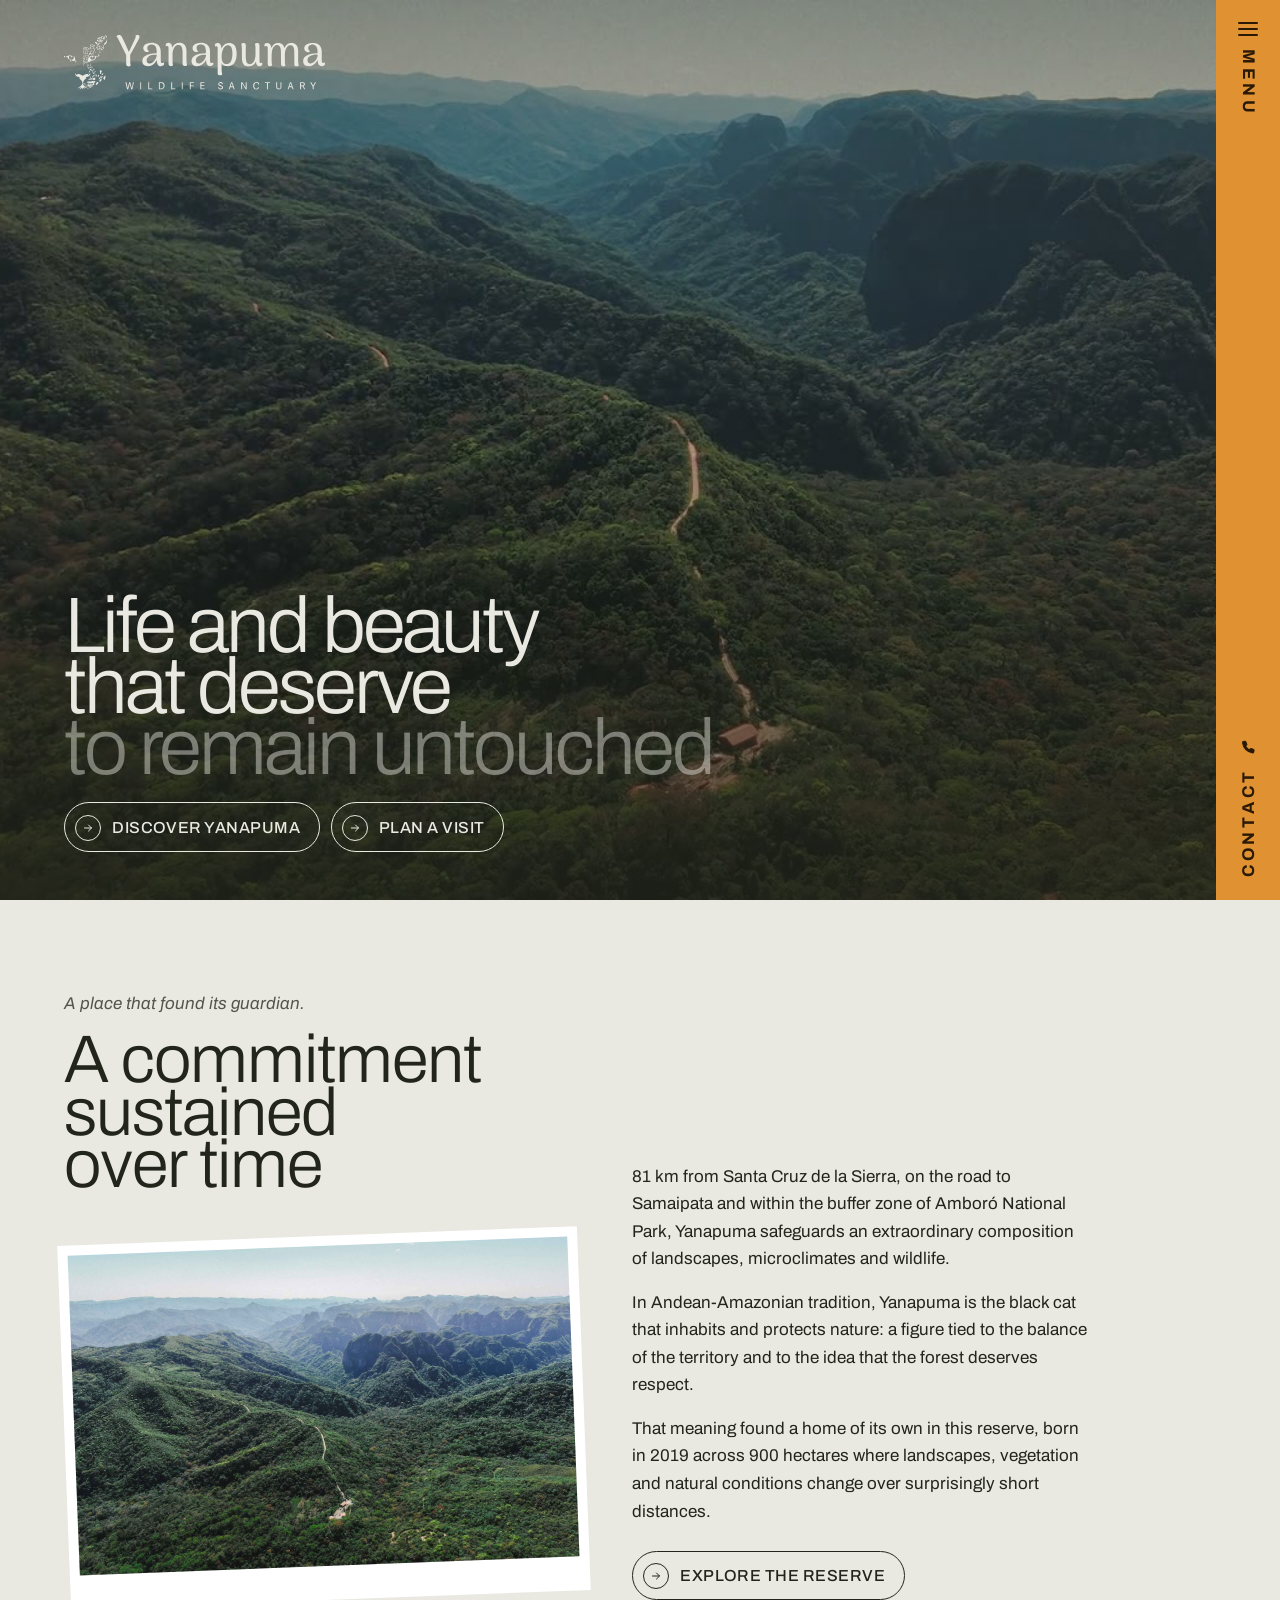
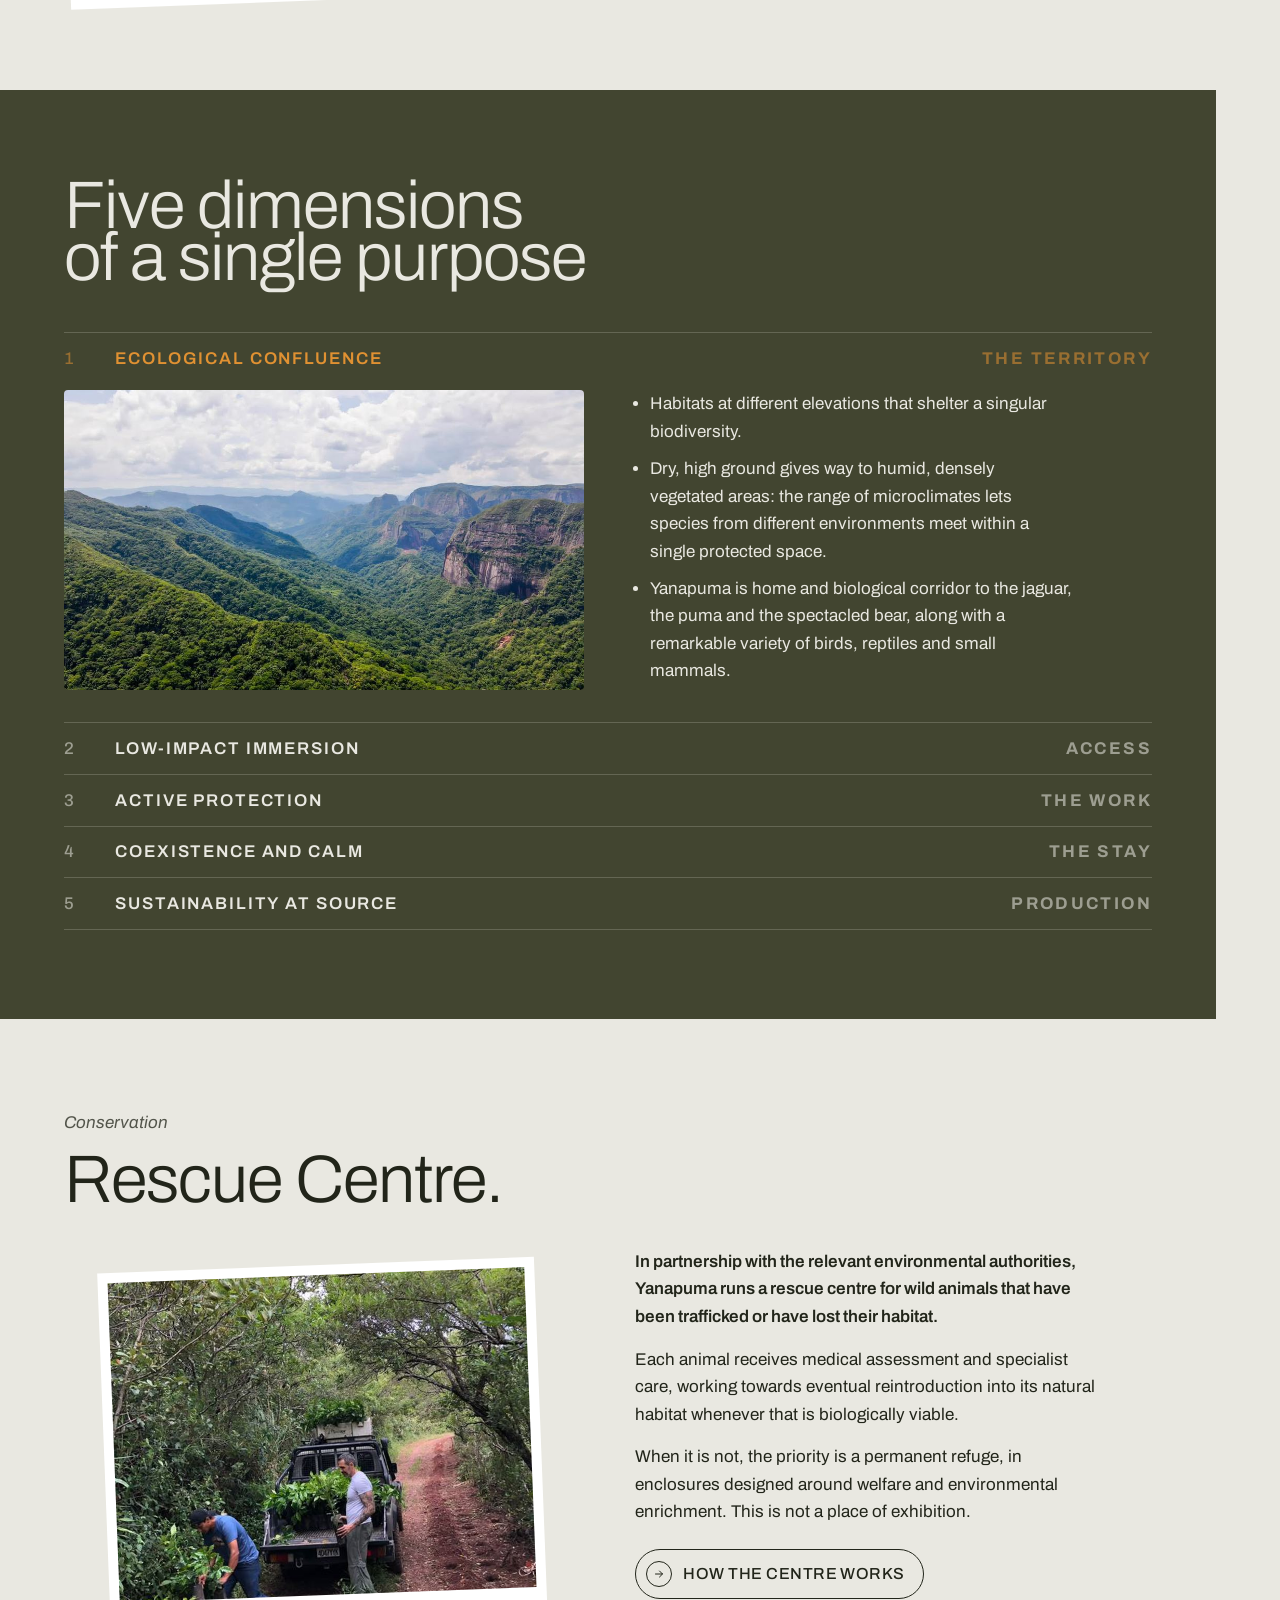
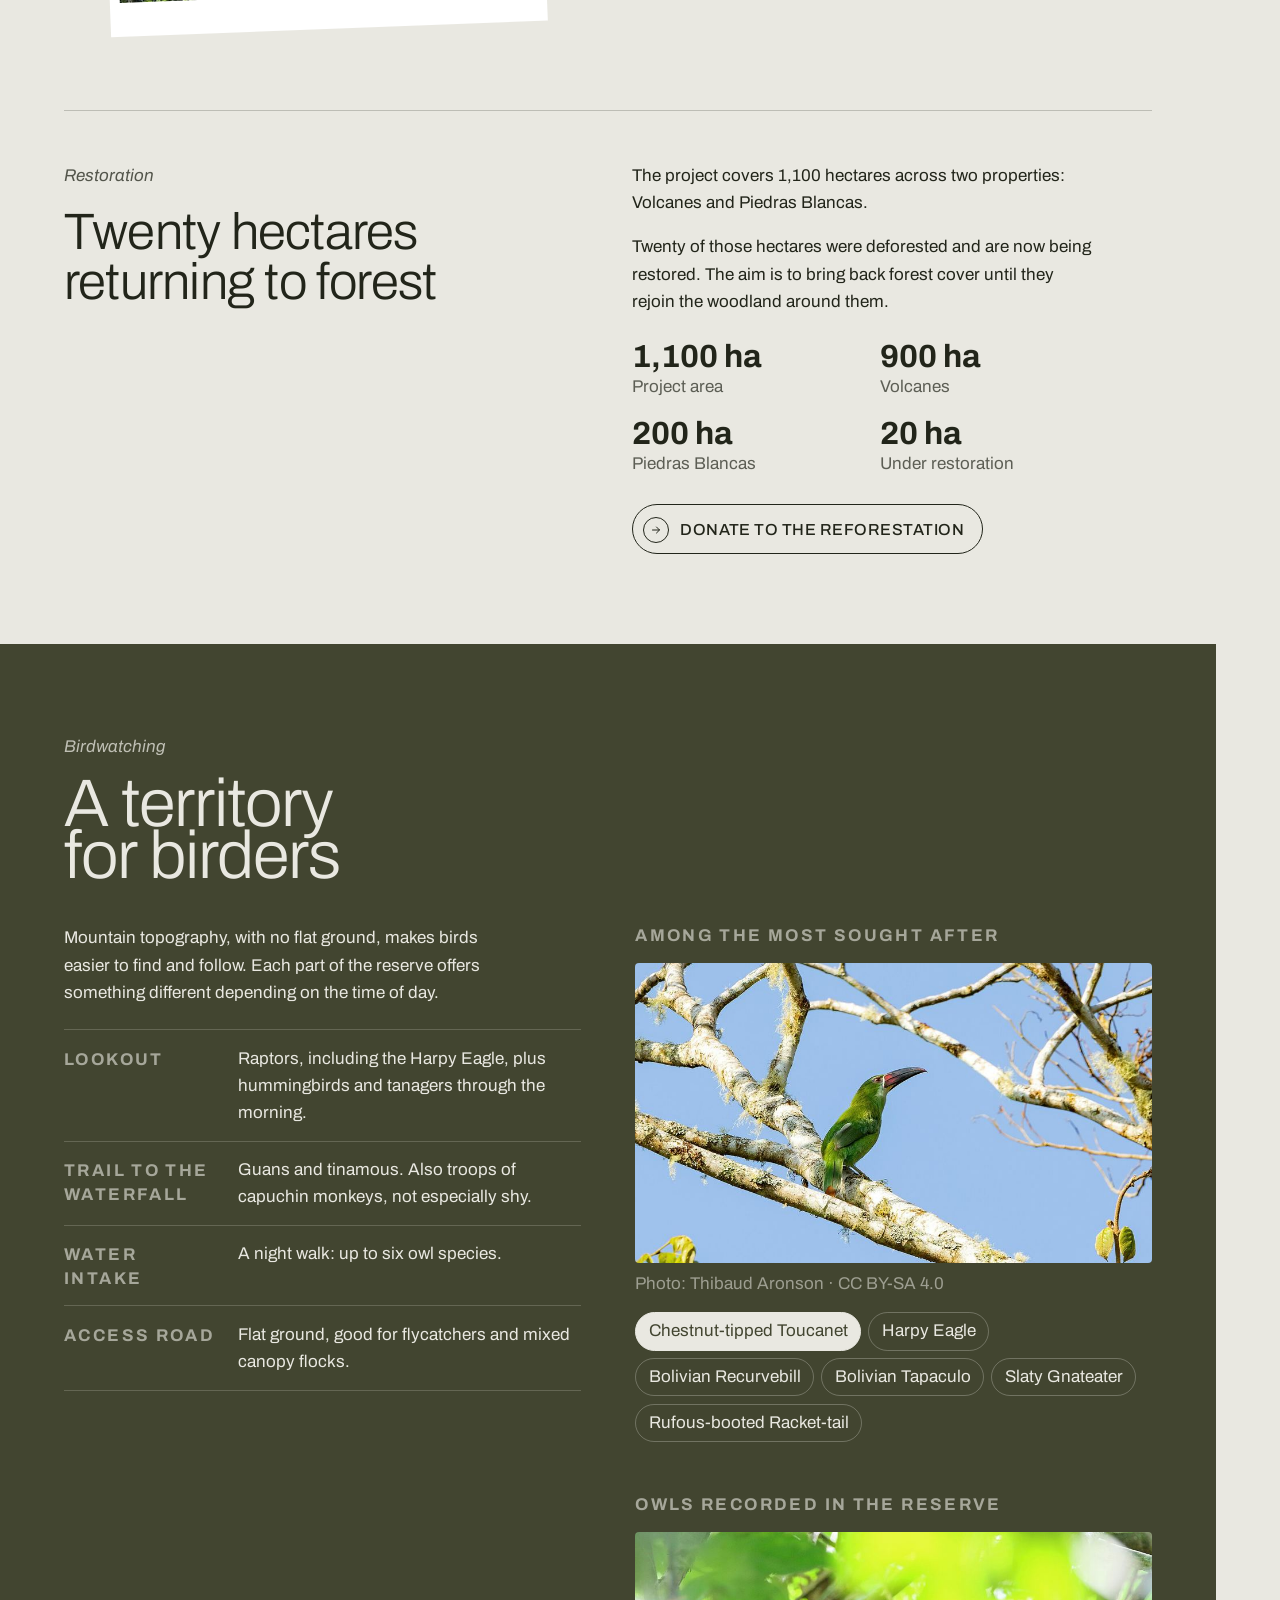
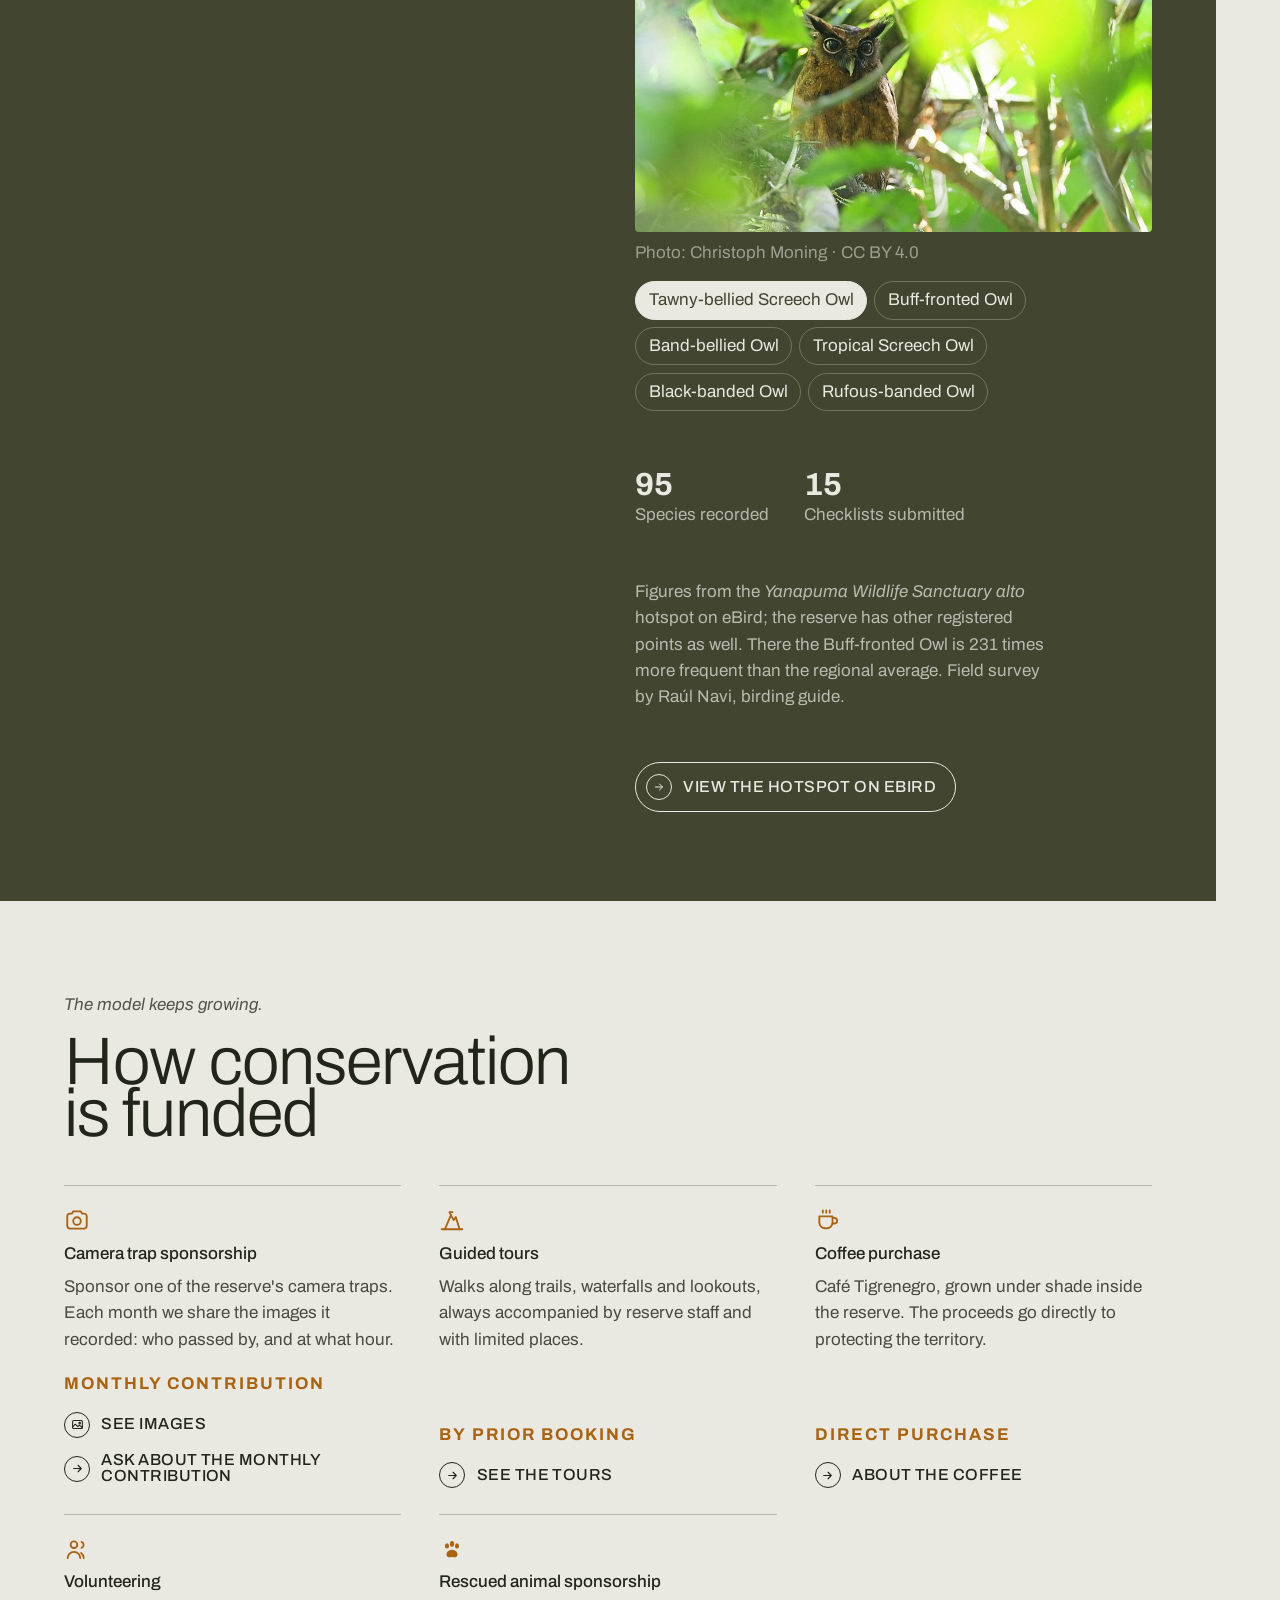
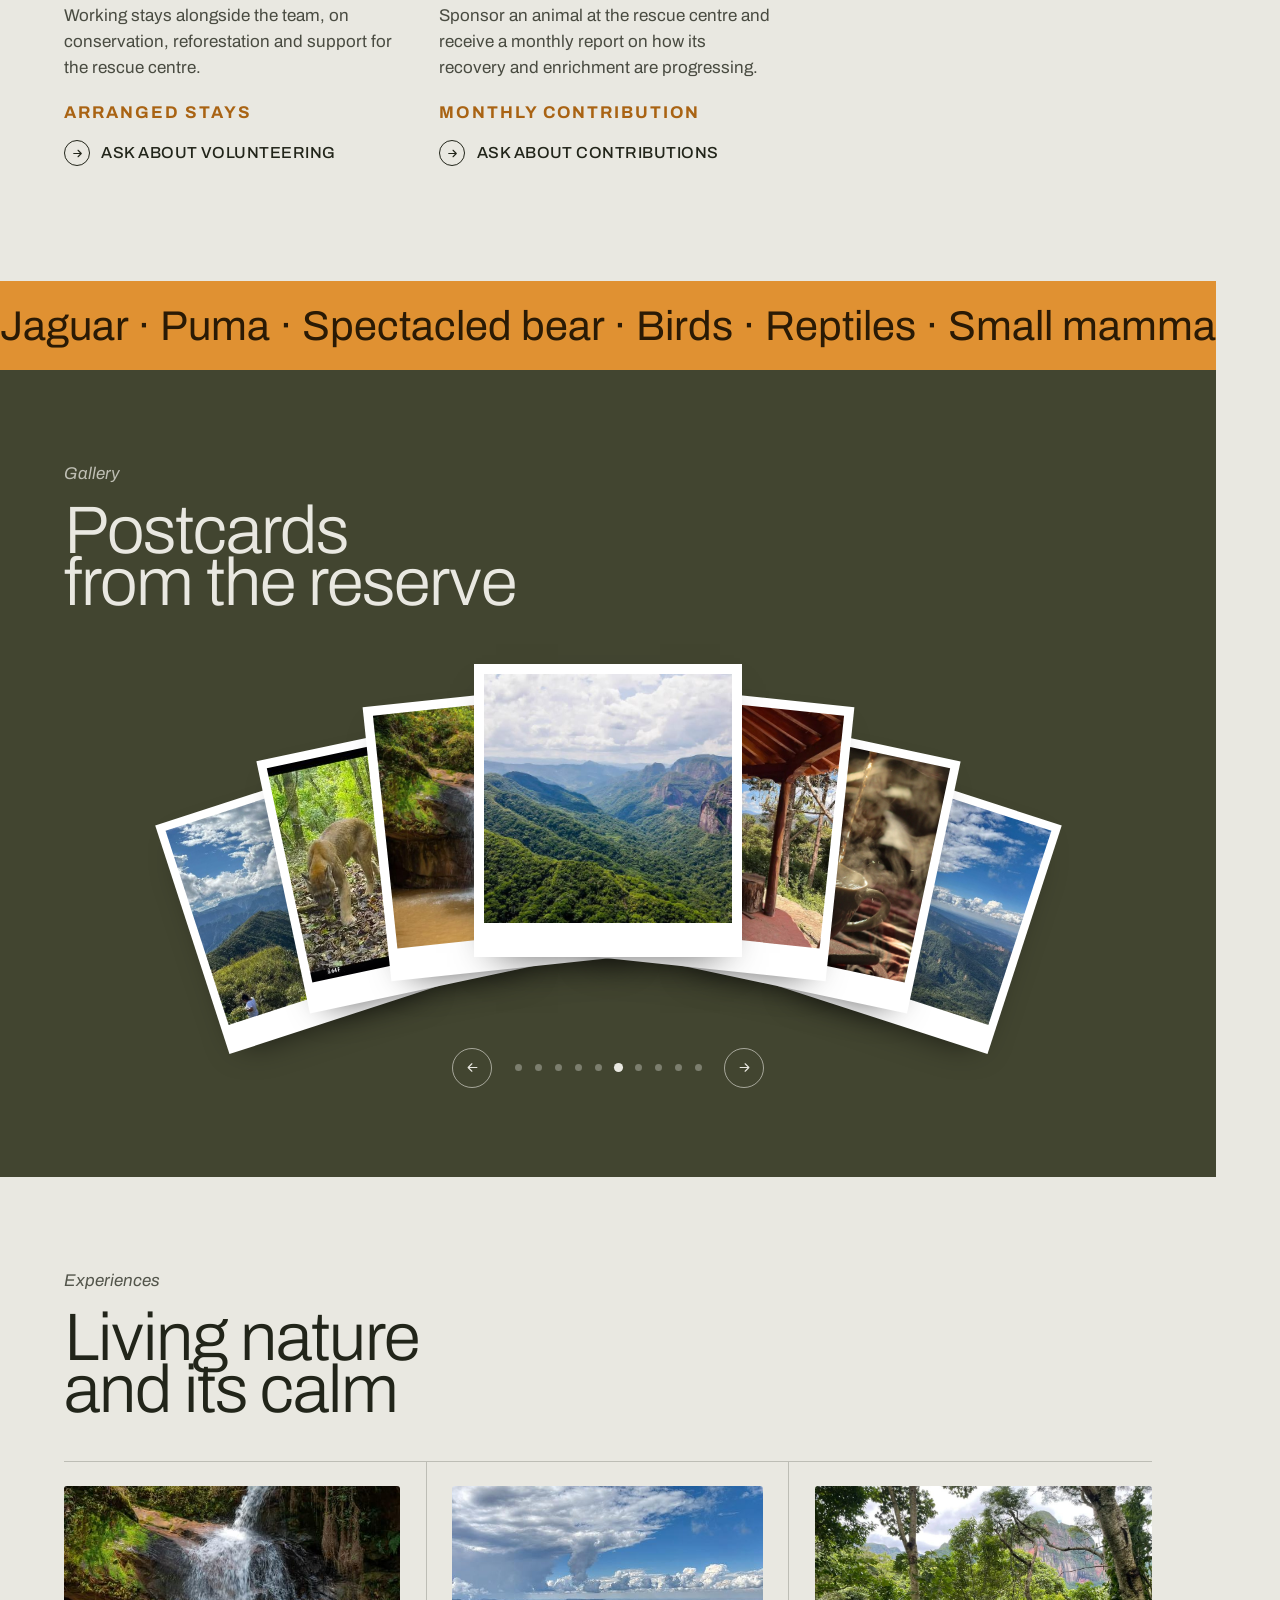
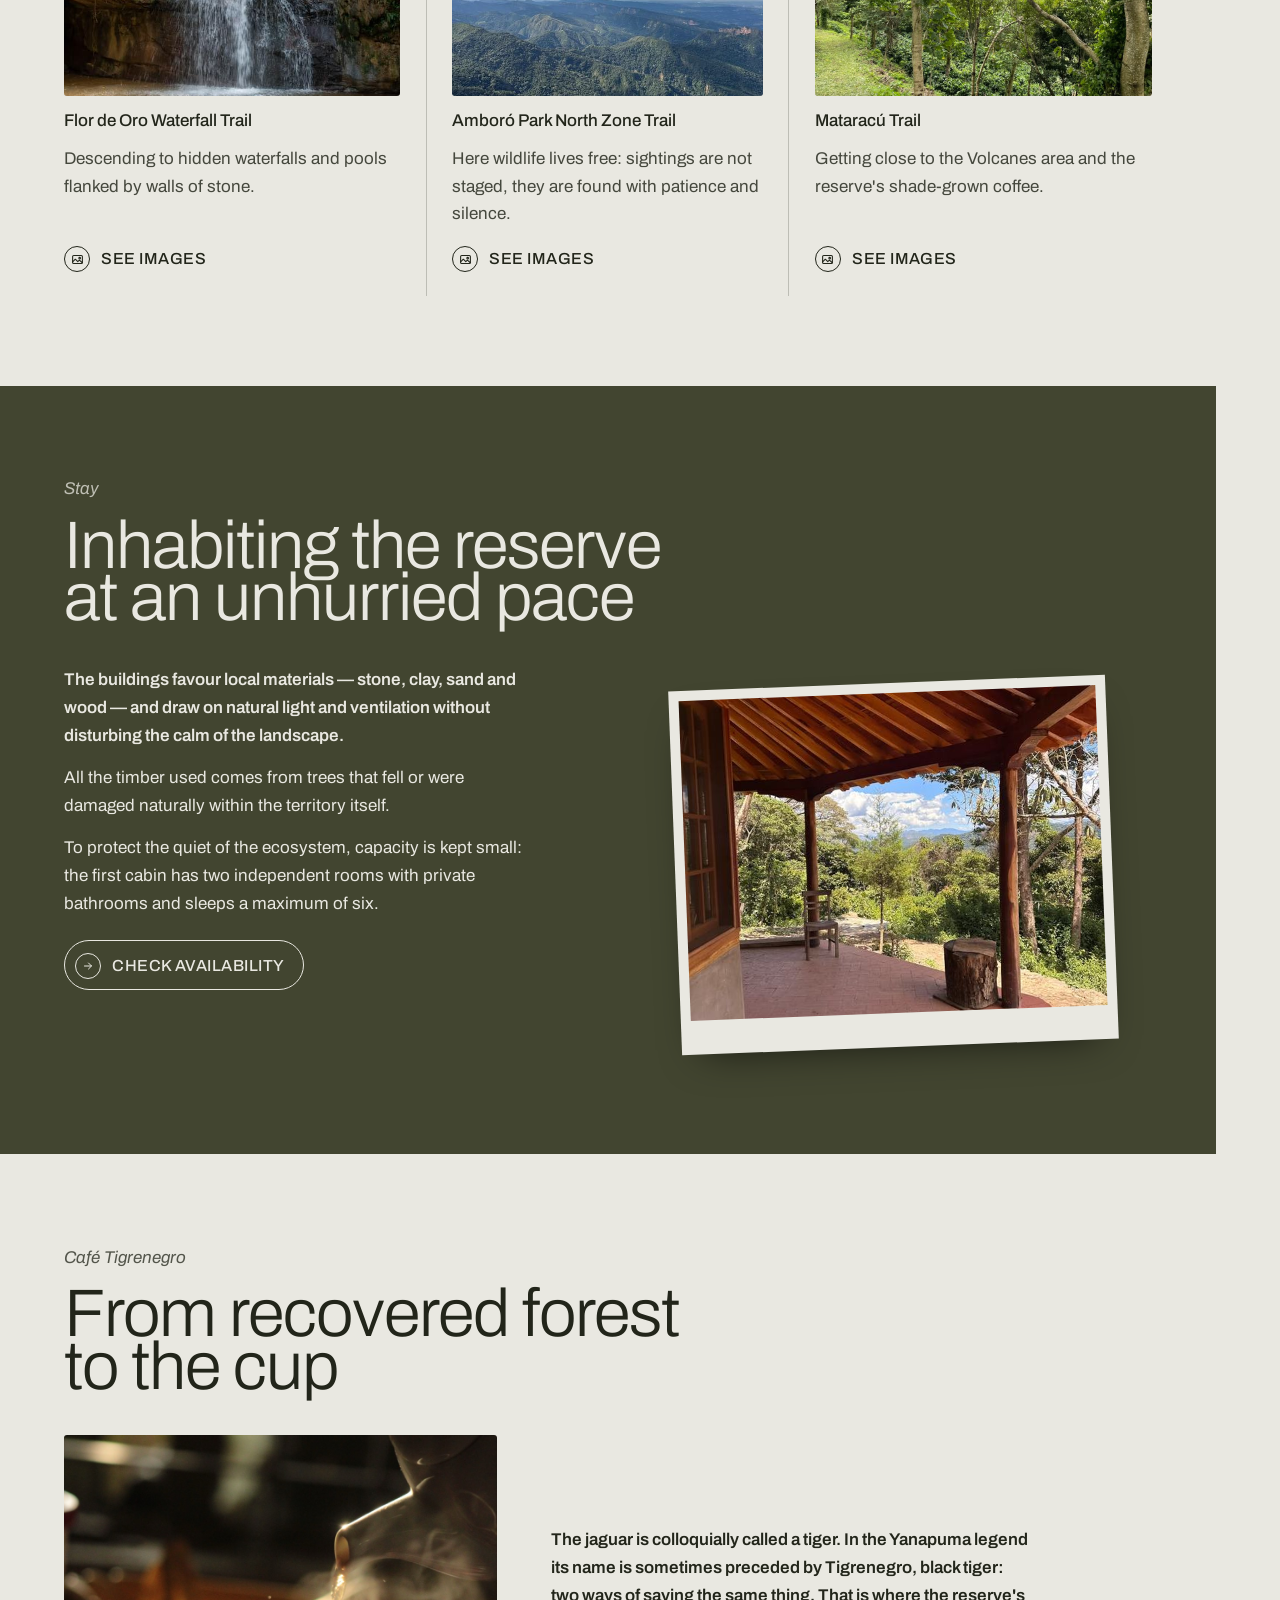
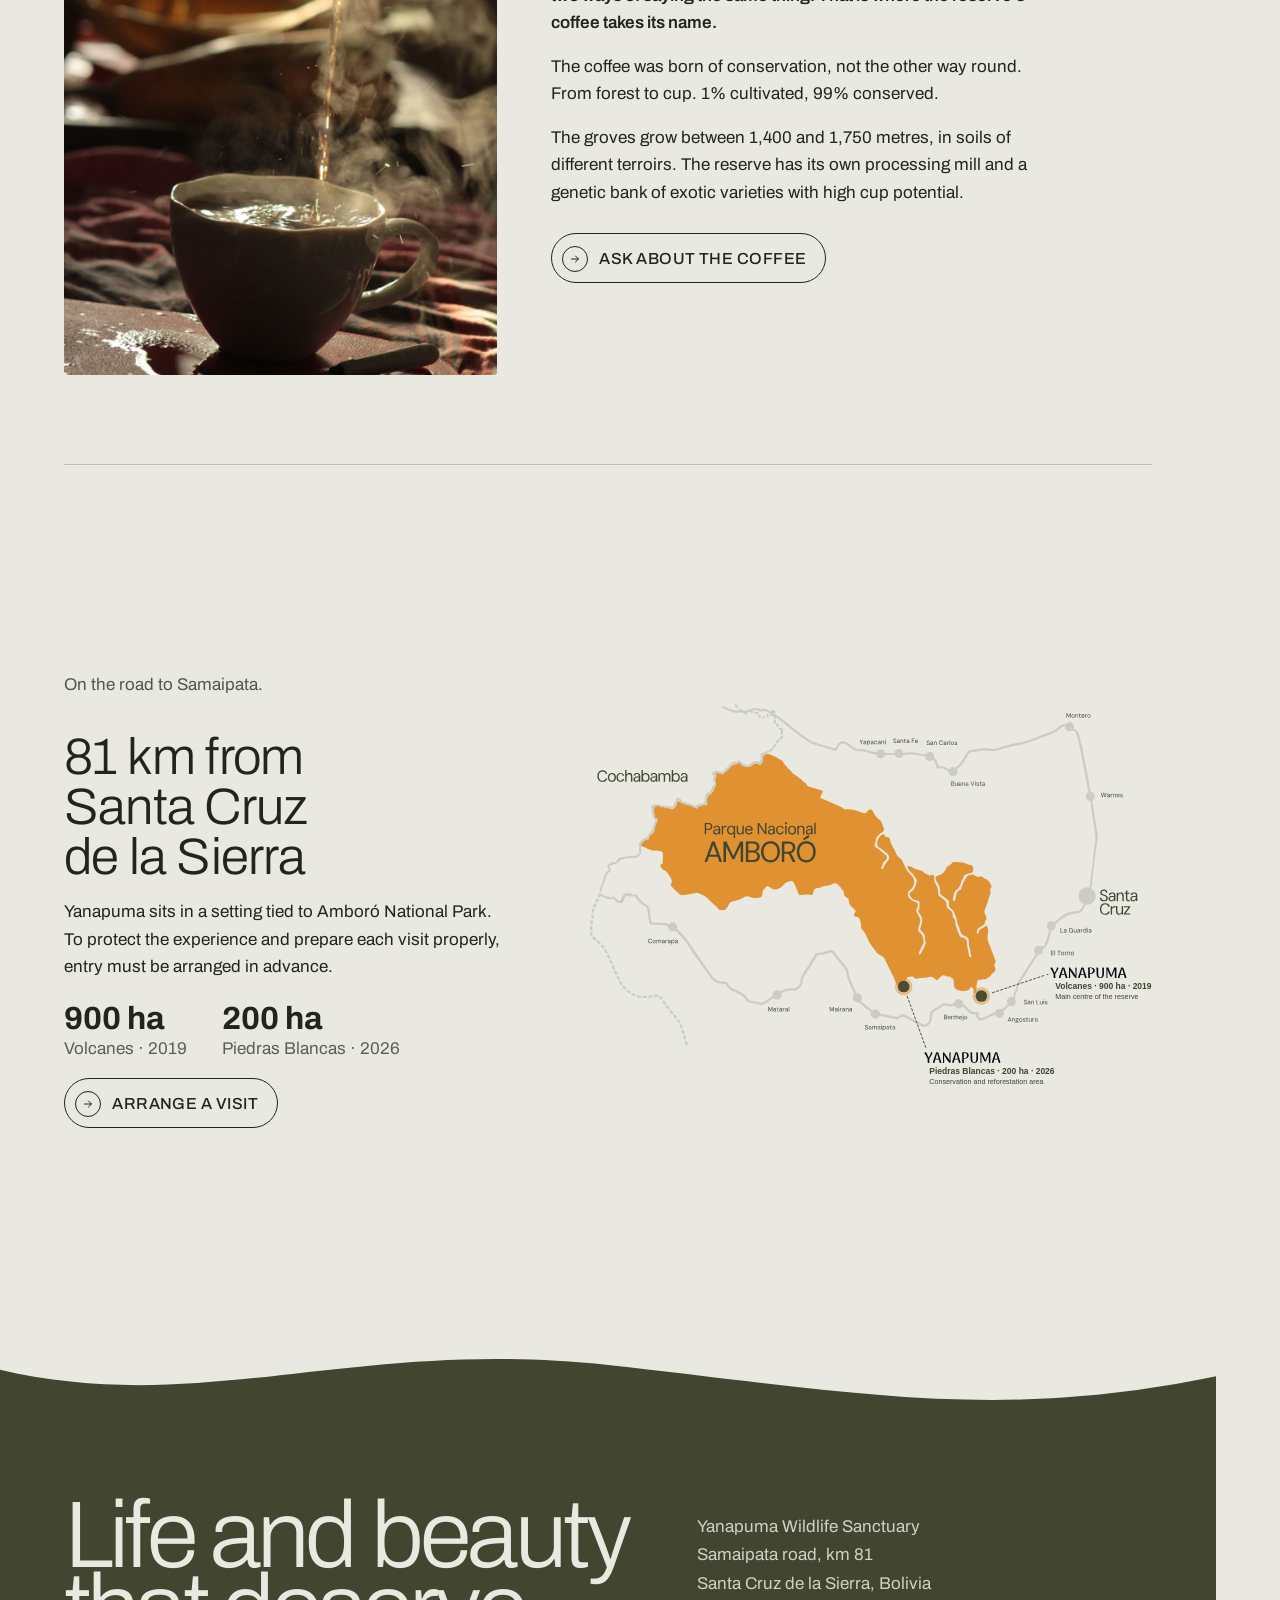
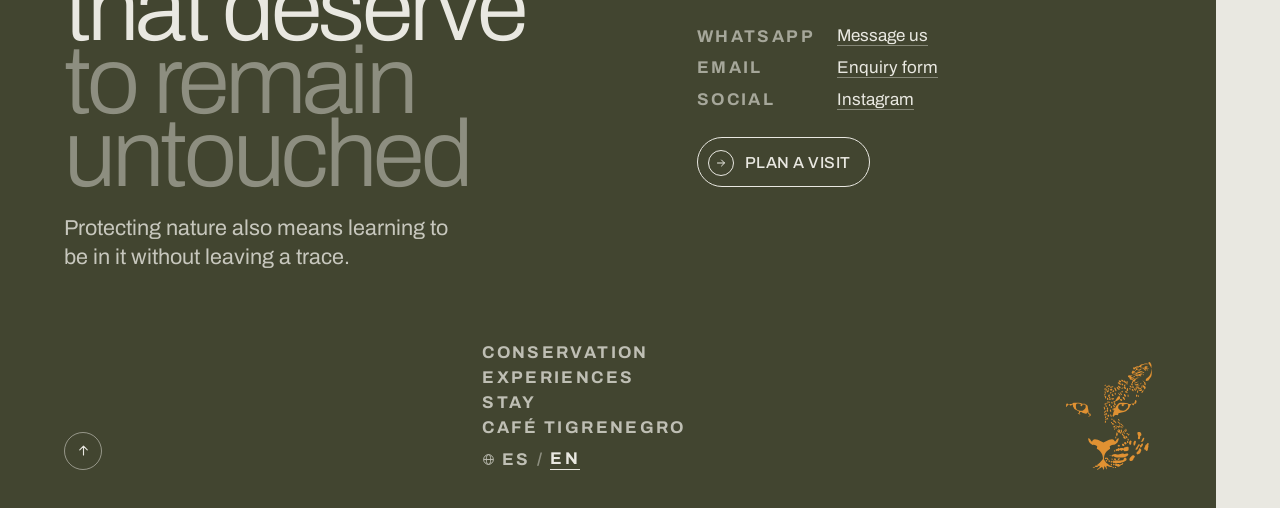
==== commit 6db1c010: "Nuevo video de portada, foto de la reserva y galería de postales en abanico - Portada: Yanapuma-Hero" ====
--- a/en/index.html
+++ b/en/index.html
@@ -19,7 +19,7 @@
 <link rel="alternate" hreflang="es" href="../">
 <link rel="alternate" hreflang="en" href="./">
 <link rel="alternate" hreflang="x-default" href="../">
-<link rel="stylesheet" href="../css/styles.css?v=21">
+<link rel="stylesheet" href="../css/styles.css?v=22">
 <script>try{if(localStorage.getItem("yanapuma.welcomed"))document.documentElement.classList.add("pl-seen")}catch(e){}</script>
 </head>
 <body>
@@ -59,8 +59,8 @@
 <div class="wrap">
 
 <header class="hero-b">
-  <video autoplay muted loop playsinline poster="../assets/video/hero-poster-2.jpg?v=2"
-         aria-label="Flight over the forested sandstone cliffs"><source src="../assets/video/hero-poster-2.mp4?v=2" type="video/mp4"></video>
+  <video autoplay muted loop playsinline poster="../assets/video/hero-poster-3.jpg"
+         aria-label="A journey through the reserve: flying over the forested ranges, the coffee groves and the Yanapuma team"><source src="../assets/video/Yanapuma-Hero-3-web.mp4" type="video/mp4"></video>
   <div class="hero-in shell">
     <a class="brand" href="./" aria-label="Yanapuma Wildlife Sanctuary"><svg fill="currentColor" aria-hidden="true" focusable="false" xmlns="http://www.w3.org/2000/svg" xmlns:xlink="http://www.w3.org/1999/xlink" viewBox="0 0 420.4 87.6"> <g> <path d="M32,80.4C32,80.4,32.1,80.4,32,80.4l0.1,0.2c0,0.1,0,0.1,0.1,0.1c0.1,0.1,0.2,0.1,0.3,0.1s0.2,0,0.3-0.1 s0.1-0.1,0.2-0.2c0-0.1,0.1-0.1,0.1-0.2c0.1-0.1,0.1-0.2,0.1-0.4c0-0.1,0-0.1,0-0.2c0,0,0-0.1-0.1-0.1c0,0-0.1,0-0.1-0.1h-0.1h-0.1 c-0.1,0-0.1,0-0.1,0s-0.1,0-0.1,0.1l-0.1,0.1l0,0l0,0l0,0l0,0l0,0h-0.1c-0.1,0-0.1,0-0.2,0s-0.1,0-0.1,0.1L32,79.9 c0,0.1-0.1,0.2,0,0.3C31.9,80.3,32,80.4,32,80.4"/> <path d="M36.9,82.5c-0.1-0.1-0.2-0.1-0.3,0s-0.2,0.1-0.2,0.2v0.1c0,0,0,0,0,0.1h-0.1c0,0-0.1,0-0.1,0.1 s-0.1,0.1-0.1,0.2s0,0.2,0,0.4v0.1c0,0.1,0,0.1,0.1,0.2c0,0.1,0.1,0.1,0.1,0.1h0.1c0.1,0,0.2,0,0.3-0.1s0.2-0.3,0.3-0.5 c0-0.1,0-0.2,0.1-0.3c0-0.1,0-0.2,0-0.3C37.1,82.7,37,82.6,36.9,82.5"/> <path d="M39,82.7c-0.1-0.1-0.1-0.1-0.2-0.2c-0.1,0-0.1-0.1-0.2-0.1c-0.1,0-0.2,0-0.3,0s-0.1,0-0.2,0.1S38,82.6,38,82.6 l-0.1,0.1c0,0,0,0.1,0,0.2s0,0.2,0.1,0.2v0.1c0,0.1,0,0.2,0,0.2v0.1c0,0.1,0,0.1,0.1,0.1c0,0,0,0.1,0.1,0.1l0.1,0.1 c0.1,0,0.1,0,0.2,0c0.1,0,0.1,0,0.2,0c0.1,0,0.2-0.1,0.2-0.1c0.1-0.1,0.2-0.1,0.2-0.2s0.1-0.2,0.1-0.2c0-0.1,0-0.2,0-0.3 C39.2,82.8,39.1,82.8,39,82.7"/> <path d="M37.6,80.6c-0.1-0.2-0.2-0.3-0.3-0.3c-0.1-0.1-0.2-0.1-0.3-0.1s-0.2,0-0.3,0.1s-0.2,0.2-0.2,0.3l0,0 c-0.1,0-0.2,0-0.2,0c-0.1,0-0.2,0.2-0.2,0.2c0,0.1,0,0.3,0.1,0.4c0.2,0.2,0.4,0.3,0.6,0.3c0.1,0,0.3,0,0.4,0c0.1,0,0.2-0.1,0.3-0.2 C37.6,81.1,37.7,80.8,37.6,80.6"/> <path d="M34.4,80.8c0,0.1,0.1,0.1,0.1,0.2s0.1,0.1,0.2,0.1h0.1c0.1,0,0.1,0,0.2,0s0.1,0,0.1-0.1l0.1-0.1l0,0h0.1l0,0 c0.1,0,0.1-0.1,0.1-0.1c0.1-0.1,0.1-0.1,0.1-0.2s0-0.1,0-0.2v-0.1c0,0,0-0.1-0.1-0.1l-0.1-0.1l0,0L35.2,80h-0.1H35h-0.1h-0.1h-0.1 h-0.1c0,0-0.1,0-0.1,0.1l0,0l-0.1,0.1c0,0-0.1,0.1-0.1,0.2s-0.1,0.1-0.1,0.2s0,0.1,0,0.2s0,0.1,0,0.2 C34.3,80.6,34.3,80.7,34.4,80.8"/> <path d="M38.6,85.4c-0.1-0.1-0.2-0.1-0.3-0.1h-0.4c-0.1,0-0.1,0-0.2,0c0,0-0.1,0-0.1,0.1l-0.1,0.1c0,0,0,0.1,0,0.2v0.1 c0,0.1,0.1,0.1,0.1,0.2c0.1,0.1,0.2,0.1,0.3,0.1h0.4c0.1,0,0.1,0,0.2,0c0,0,0.1,0,0.1-0.1l0.1-0.1c0,0,0-0.1,0-0.2v-0.1 C38.6,85.5,38.6,85.4,38.6,85.4"/> <path d="M40.4,85.5C40.4,85.5,40.4,85.4,40.4,85.5l-0.2-0.2l-0.1-0.1c0,0,0,0-0.1,0c0,0-0.1,0-0.1-0.1 c-0.1,0-0.1,0-0.2,0l0,0h-0.1c-0.1,0-0.1,0-0.1,0.1l-0.1,0.1v0.1c0,0.1,0,0.1,0,0.2v0.1l0,0l0,0v0.1c0,0.1,0.1,0.1,0.1,0.2 s0.1,0,0.1,0.1c0.1,0,0.1,0.1,0.2,0.1s0.2,0,0.2,0s0.1,0,0.2-0.1l0.1-0.1l0.1-0.1C40.4,85.6,40.4,85.6,40.4,85.5L40.4,85.5"/> <path d="M45.5,82c-0.3,0.3-0.6,0.5-1,0.7c-0.1,0.1-0.2,0.1-0.4,0.2c0,0-0.1,0-0.1,0.1c-0.1,0-0.2,0.1-0.3,0.1 c-0.2,0-0.5,0.2-0.7,0.1c-0.1,0-0.1,0-0.1-0.1c-0.1-0.1-0.2-0.2-0.3-0.3c-0.2-0.1-0.5-0.1-0.7-0.1s-0.4,0.2-0.6,0.1 c-0.2,0-0.4-0.2-0.6-0.3c-0.2-0.1-0.4,0-0.5,0.1c-0.4,0-0.7,0.3-0.8,0.6c-0.1,0.4,0.2,0.8,0.6,1c0.2,0.1,0.3,0.1,0.5,0.1 s0.4-0.1,0.5,0s0.3,0.2,0.5,0.3c0.2,0.1,0.4,0.2,0.6,0.2c0.4,0,0.8-0.1,1.2-0.3c0.3-0.2,0.6-0.6,0.9-0.8c0.1,0,0.1-0.1,0.2-0.1 c0.1-0.1,0.2-0.1,0.4-0.2s0.2-0.1,0.4-0.2c0.4-0.2,0.8-0.4,1-0.8C46.3,82.1,45.8,81.7,45.5,82"/> <path d="M37.8,85.1c-0.3-0.3-2.8-1.5-2.8-1.5s-1.3-0.9-2.1-1.5c-0.7-0.5-2.2-3-2.2-3v-1.4l0,0v-0.4l0,0 c0,0,0-1.1,0.6-2.5c0.6-1.3,1.7-3.1,4.2-4.6l0,0l-0.3-1.9c0.2-0.2,1.7-1.5,3.6-1.1l0,0l0,0c0.1-0.1,2.2-1.3,2.7-2.2 c0.5-0.8,1-2,1-3.1v-0.1h-0.1c0,0-1.2,0.1-1.6,1c-0.4,0.8-1.1,1.6-1.1,1.6s0,0.2-0.2,0.2c-0.1,0-0.2-0.2-0.3-0.4c0,0,0-0.1-0.1-0.1 c-0.3-0.7-0.9-2.2-4.4-0.9l-4.6,2.3l-4.6-2.2c-3.5-1.2-4.1,0.2-4.4,0.9c0,0,0,0.1-0.1,0.1c-0.1,0.2-0.2,0.3-0.3,0.4c0,0,0,0-0.1,0 c0.1-0.1,0.1-0.1,0.1-0.1S20,63.8,19.6,63c-0.5-0.9-1.6-1-1.6-1h-0.1v0.1c0,1,0.5,2.2,1,3.1s2.6,2.1,2.7,2.2l0,0l0,0 c1.9-0.3,3.4,0.9,3.6,1.1l-0.3,1.9l0,0c4.8,2.7,4.8,7,4.8,7.1v0.4l0,0l0,0v0.9c0,0-2.2,3-3.7,4l-0.9,0.6c0,0,0.4,0.8,0,0.8 S24.3,84,24.3,84h-0.6l-0.3,0.8c0,0-0.2,0.7-0.6,0.2l-0.9,0.2l-0.2,0.4c0,0-0.6,0.2-0.3,0.2c0.3,0.1,1,0.2,1.4-0.1 c0.4-0.2,0.3-0.7,1.2-0.6c0.8,0.1,0.8,0.2,1.2,0.1c0.3-0.2,1.3-1.1,1.3-1.1s1.1,0.1,0.7,1c-0.4,0.9-1,1.2-1,1.2S25,87,25,87.4 s0.3,0.2,0.7,0s0.4-0.3,0.7-0.6s0.8-0.4,0.8-0.4s0.9-0.6,1.3-0.9c0.6-0.6,0.7,0,0.7,0l0.8,1.6c0,0,0.2,0.5,0.5,0.5s0-3.2,0.4-3 s0.7,0.6,0.7,0.6l0.4,0.6c0,0,0.1,0.3,0.2,0.6c0.2,0.2,0.5,0.7,0.7,0.7s-0.1-0.6-0.1-0.9s-0.1-0.7-0.2-1.2 c-0.2-0.5,0.4-0.8,0.4-0.8l1.9,0.8C34.9,84.8,38.1,85.4,37.8,85.1"/> <path d="M39.6,71.7L39.6,71.7c-0.1-0.1-0.2-0.1-0.2-0.2s-0.1,0-0.2,0l0,0h-0.1l0,0c-0.1,0-0.2,0.1-0.2,0.2l-0.1,0.1 c0,0,0,0.1-0.1,0.2c0,0.1,0,0.1,0,0.2l0,0v0.1l0,0c0,0,0,0.1,0.1,0.1l0.1,0.1l0.1,0.1c0,0,0,0,0.1,0c0,0,0,0,0.1,0s0.1,0,0.2,0h0.1 l0,0h0.1c0,0,0,0,0.1,0c0,0,0,0,0.1,0c0,0,0.1,0,0.1-0.1s0.1-0.1,0.1-0.1s0-0.1,0.1-0.1l0,0v-0.1l0,0c0-0.1,0-0.2-0.1-0.2 C39.7,71.8,39.7,71.8,39.6,71.7C39.7,71.7,39.6,71.7,39.6,71.7"/> <path d="M50,68.8c-0.3-0.2-0.7-0.2-1,0.1c0,0,0,0-0.1,0.1c-0.1,0-0.1,0-0.1,0c-0.2-0.1-0.4-0.1-0.7,0 c-0.2,0.1-0.2,0.2-0.3,0.3c0,0,0,0,0,0.1h-0.1c-0.5-0.2-0.9,0.2-1.2,0.5c-0.1,0.2-0.3,0.3-0.4,0.5c-0.1-0.2-0.2-0.4-0.4-0.5 c-0.3-0.1-0.6-0.1-0.9-0.1c-0.1,0-0.2,0-0.2,0h-0.1l0,0l0,0c-0.2-0.1-0.4-0.1-0.6,0.1c-0.1,0.1-0.1,0.2-0.2,0.3 c-0.2,0-0.3,0.1-0.5,0.2c0-0.1-0.1-0.1-0.1-0.2c-0.2-0.3-0.7-0.5-1.1-0.3c-0.1,0.1-0.2,0.2-0.2,0.2s0,0.1-0.1,0.1l0,0 c0,0,0,0-0.1,0.1l0,0c0,0-0.1,0-0.1,0.1l0,0c-0.1,0.1-0.3,0.1-0.4,0.1H41h-0.1c-0.1,0-0.2,0-0.2,0c-0.2,0-0.3,0.1-0.3,0.2 c-0.1,0-0.2,0.1-0.2,0.2c-0.1,0.2,0,0.4,0.1,0.5l0,0c0,0,0,0,0.1,0.1c0,0,0,0,0.1,0.1l0,0l0,0l0,0c-0.1,0.2,0,0.4,0.1,0.5 c0.2,0.1,0.3,0.1,0.5,0l0.4-0.3c0.3,0,0.5,0.1,0.8,0.3c0.2,0.2,0.6-0.1,0.6-0.3l0,0l0,0v-0.1c0,0,0,0,0-0.1l0,0l0,0l0,0H43l0,0l0,0 l0,0l0,0c0.2,0,0.3-0.1,0.4-0.3v-0.1c0.2,0.1,0.4,0.2,0.6,0.2c0.1,0,0.2,0,0.2,0v0.1c0,0.2,0.1,0.4,0.2,0.5c0.3,0.1,0.7,0,0.9-0.2 c0.1-0.1,0.1-0.1,0.2-0.2c0,0,0,0,0-0.1h0.1c0.1,0,0.2-0.1,0.2-0.1c0.1-0.1,0.2-0.1,0.2-0.2c0.1,0.2,0.2,0.2,0.3,0.2l0,0 c0,0.3,0.1,0.7,0.5,0.8c0.2,0.1,0.6,0.1,0.8,0c0.6,0.3,1.4,0.1,2-0.2c0.3-0.2,0.8-0.5,0.8-0.9c0-0.1,0-0.2-0.1-0.3c0,0,0,0,0-0.1 v-0.1c0.1-0.2,0.1-0.4,0.1-0.7C50.6,69.5,50.4,69.1,50,68.8 M40.3,71.7L40.3,71.7L40.3,71.7 M41.4,70.5L41.4,70.5L41.4,70.5"/> <path d="M48.9,74.2c-0.5,0.1-1.1,0.2-1.6,0.3c-0.1,0-0.2,0.1-0.4,0.1h-0.1l0,0c-0.2-0.2-0.4-0.3-0.7-0.4 c-0.5-0.2-1-0.1-1.4,0.1c-0.6,0.2-1.1,0.4-1.7,0.5c-0.6,0.1-1.2,0.2-1.7,0.2c-0.6,0-1.1-0.3-1.7-0.3c-0.6,0-1.2,0.2-1.7,0.4 c-0.1,0-0.2,0.1-0.2,0.2c-0.3,0-0.6,0.2-0.8,0.4c-0.2,0.3-0.1,0.8,0.2,1.1c0.2,0.1,0.4,0.1,0.6,0c0.2-0.1,0.3-0.2,0.5-0.2 s0.4,0.1,0.6,0.2c0.2,0.1,0.4,0.2,0.7,0.3c1,0.4,2,0.6,3.1,0.6s2.1,0,3.2-0.1c1-0.1,2.1-0.4,3-0.8c0.7-0.3,2.1-1,1.5-2 C49.9,74.1,49.4,74.2,48.9,74.2"/> <path d="M32.4,78.7L32.4,78.7L32.4,78.7c0.2,0,0.2,0,0.2,0c0.1,0,0.2-0.1,0.2-0.2c0,0,0.1-0.1,0.1-0.2s0-0.1,0-0.2 s0-0.2-0.1-0.3c0,0,0,0,0-0.1l-0.1-0.1c-0.1-0.1-0.2-0.1-0.3-0.2c-0.2-0.1-0.4,0-0.6,0.1c-0.1,0.1-0.2,0.1-0.2,0.2 s-0.1,0.1-0.1,0.2s-0.1,0.1-0.1,0.2s0,0.2,0,0.3c0,0.1,0.1,0.2,0.2,0.2c0.1,0,0.1,0,0.2,0c0.1,0.1,0.2,0.2,0.3,0.2 C32.2,78.7,32.3,78.7,32.4,78.7"/> <path d="M48.1,77.5c-0.4-0.1-0.8,0-1.1,0.3s-0.4,0.7-0.6,1.1c-0.1,0.4-0.3,0.6-0.7,0.7c-0.5,0.1-0.9,0.1-1.4,0.1 c-0.6,0-1.1,0.1-1.6,0.1c-0.3,0-0.6,0-0.9,0.1c0,0,0,0-0.1,0l0,0l-0.1-0.1c-0.1-0.1-0.2-0.2-0.3-0.2c-0.2-0.1-0.4,0-0.7,0.1 c-0.1,0-0.2,0.1-0.2,0.1l0,0l-0.1-0.1c-0.2-0.2-0.5-0.2-0.7,0c-0.2,0.1-0.2,0.2-0.4,0.2s-0.4-0.1-0.6-0.1c-0.3,0-0.5,0-0.7,0.2 c-0.2,0.1-0.1,0.4,0,0.5l0,0c0,0.2-0.1,0.4-0.1,0.6c0,0.1,0,0.3,0.1,0.4c0.3,0.3,0.9,0.4,1.2,0.1c0,0,0,0,0.1,0 c0.1,0.2,0.2,0.3,0.4,0.5c0.4,0.2,0.9,0.2,1.3,0c0.2-0.1,0.4-0.2,0.6-0.2c0.2-0.1,0.4,0,0.7,0c0.5,0.1,0.9,0.2,1.4,0 c0.2-0.1,0.4-0.2,0.7-0.3c0.2-0.1,0.5-0.2,0.7-0.2c0.5-0.1,1-0.2,1.4-0.4c0.4-0.2,0.9-0.4,1.3-0.6c0.7-0.4,1.4-1.1,1.1-2 C48.7,78,48.4,77.7,48.1,77.5 M39.2,81.5L39.2,81.5 M40.5,79.9L40.5,79.9C40.4,80,40.5,79.9,40.5,79.9"/> <path d="M34,79.7c0.1,0,0.2-0.1,0.3-0.2c0.2-0.3,0.1-0.8-0.2-1H34c-0.1-0.2-0.1-0.3-0.1-0.5c0,0,0,0,0,0.1 c0-0.1,0-0.2-0.1-0.2c-0.1-0.1-0.2-0.1-0.3-0.1s-0.2,0-0.3,0.1s-0.1,0.2-0.1,0.3c0.1,0.5,0.2,1.1,0.6,1.5 C33.7,79.6,33.8,79.7,34,79.7"/> <path d="M37.4,78.5C37.4,78.4,37.4,78.4,37.4,78.5l-0.2-0.2h-0.1c-0.1,0-0.1,0-0.2,0c-0.1,0-0.2,0.1-0.2,0.2 c0,0,0,0.1,0,0.2c0,0.2,0.1,0.3,0.1,0.5c0,0.1,0,0.1,0.1,0.1l0.1,0.1h0.1c0.1,0,0.1,0,0.2,0c0.1,0,0.2-0.1,0.2-0.2 c0.1-0.1,0.1-0.2,0-0.3C37.5,78.8,37.4,78.6,37.4,78.5"/> <path d="M38.7,79c0.2,0.2,0.4,0.4,0.7,0.5s0.6,0,0.8-0.2c0.1-0.1,0.2-0.1,0.2-0.2V79c0-0.1,0-0.1-0.1-0.2 s-0.1-0.2-0.2-0.3c-0.1-0.1-0.2-0.2-0.3-0.2c-0.2-0.1-0.3-0.1-0.4-0.1c-0.1,0-0.2,0-0.4,0c-0.1,0-0.2,0.1-0.2,0.2s-0.1,0.2,0,0.2 v0.1C38.7,78.8,38.7,78.9,38.7,79"/> <path d="M42,79.4c0.1,0.1,0.2,0.1,0.3,0.1c0.6-0.1,1-0.7,1-1.2c0-0.1,0-0.2-0.1-0.3c-0.1-0.1-0.2-0.1-0.3-0.1 s-0.2,0-0.3,0.1s-0.1,0.2-0.1,0.3v0.1v0.1c0,0,0-0.1-0.1-0.1c-0.1-0.1-0.2-0.1-0.3-0.1s-0.2,0-0.3,0.1c0,0-0.1,0.1-0.1,0.2 c0,0.2,0,0.3,0,0.5C41.9,79.3,41.9,79.4,42,79.4"/> <path d="M35.5,75.5c-0.5,0-0.5,0.7,0,0.7S36,75.5,35.5,75.5"/> <path d="M54.8,75.8c-0.4-0.3-0.9-0.3-1.3,0s-0.7,0.6-1.1,1c-0.6,0.6-1.3,1.4-1.3,2.4c0,0.5,0.3,0.9,0.7,1.1 c0.4,0.1,0.8,0,1.2-0.1c0.9-0.3,1.5-1.2,1.5-2.1V78c0.1-0.1,0.2-0.2,0.3-0.3c0.2-0.2,0.4-0.4,0.5-0.6 C55.7,76.5,55.2,76.1,54.8,75.8"/> <path d="M58.9,70.3c-0.1,0.2-0.1,0.4-0.2,0.6s-0.1,0.4-0.2,0.7c-0.2,0.4-0.5,0.7-0.8,1s-0.7,0.6-0.8,1.1 c-0.1,0.5,0,1,0.5,1.2c0.4,0.2,0.8,0.1,1.1-0.2c0.3,0,0.7-0.2,0.9-0.4c0.4-0.3,0.6-0.7,0.7-1.1c0.1-0.2,0.1-0.4,0.2-0.6 s0.2-0.4,0.3-0.6c0.2-0.5,0-1-0.3-1.4C60,70.2,59.3,69.7,58.9,70.3"/> <path d="M66.2,65.6c-0.3,0-0.6,0.2-0.8,0.4c-0.2,0.2-0.2,0.5-0.3,0.7c-0.1,0.2-0.4,0.2-0.6,0.3c-0.3,0.2-0.4,0.7-0.5,1 c-0.1,0.3-0.3,0.7-0.4,1s-0.3,0.7-0.4,1c-0.2,0.7,0.5,1,1.1,1.1c0.1,0,0.1,0,0.2,0c0,0.4,0.1,0.9,0.6,1c0.7,0.1,1-0.6,1.1-1.2 c0.1-0.5-0.1-1.1,0.2-1.5c0.1-0.2,0.3-0.5,0.3-0.8c0-0.2,0-0.3-0.1-0.4c-0.1-0.2-0.1-0.1-0.1-0.3c0.1-0.3,0.2-0.7,0.2-1 c0-0.4,0-0.7,0-1.1C66.5,65.7,66.3,65.7,66.2,65.6"/> <path d="M61.2,66.2c-0.3,0.2-0.5,0.5-0.7,0.7c-0.1,0.1-0.2,0.2-0.2,0.3c-0.1,0-0.2,0-0.3,0.1c-0.4,0.4-0.5,1-0.3,1.5 c0.1,0.3,0.3,0.6,0.7,0.5c0.2-0.1,0.3-0.2,0.4-0.3c0.1-0.1,0.2-0.2,0.3-0.4c0.3-0.5,0.7-0.9,0.9-1.4c0.2-0.3,0.3-0.7,0.1-1 C61.8,66.1,61.4,66.1,61.2,66.2"/> <path d="M57.7,70.6c0.3-0.5,0.3-1.2,0.7-1.7c0.3-0.5,0.9-0.7,1.1-1.3c0.1-0.2,0.1-0.6-0.2-0.7 c-0.3-0.3-0.7-0.2-0.9,0.1c-0.3,0.3-0.5,0.7-0.7,1c0,0-0.1,0-0.1,0.1c-0.7,0.8-1.2,1.7-1.6,2.6c-0.1,0.2-0.1,0.4,0.1,0.5 C56.8,71.4,57.4,71.1,57.7,70.6"/> <path d="M56.1,65.6c0.1-0.1,0.1-0.2,0.2-0.3c0.1-0.2,0.2-0.5,0.1-0.8c-0.1-0.2-0.3-0.5-0.5-0.5 c-0.5-0.2-0.9,0.4-1.1,0.8s-0.3,0.9-0.4,1.4c0,0.5,0.1,1,0.2,1.5c0.1,0.1,0.1,0.2,0.2,0.2s0.3,0,0.4-0.1s0.2-0.2,0.2-0.4 c0.1,0,0.2-0.1,0.2-0.2c0.1-0.3,0.2-0.7,0.3-1C56.1,66,56.2,65.8,56.1,65.6"/> <path d="M51.3,66.9c0.3,0.2,0.6,0.3,0.9,0.1s0.5-0.5,0.4-0.8c0-0.1-0.1-0.1-0.1-0.2c0.1-0.2,0.1-0.4,0.2-0.6 c0.1-0.3,0.2-0.6,0.2-0.8c0-0.3-0.2-0.7-0.5-0.7c-0.2-0.1-0.6,0-0.8,0.1c-0.5,0.3-0.7,0.9-0.7,1.4C50.8,65.9,50.8,66.5,51.3,66.9" /> <path d="M47.6,66.7L47.6,66.7L47.6,66.7L47.6,66.7"/> <path d="M47.5,66.6L47.5,66.6C47.6,66.7,47.6,66.7,47.5,66.6C47.6,66.7,47.6,66.7,47.5,66.6L47.5,66.6 C47.6,66.7,47.6,66.7,47.5,66.6L47.5,66.6L47.5,66.6L47.5,66.6L47.5,66.6c0.1,0.3,0.3,0.4,0.5,0.3c0.1,0,0.2-0.1,0.2-0.2 c0.3-0.1,0.6-0.4,0.6-0.7c0-0.4-0.3-0.7-0.7-0.9c-0.3-0.2-0.6-0.2-0.9-0.1c-0.2,0.1-0.4,0.2-0.4,0.4c-0.1,0.2,0,0.4,0.1,0.6 s0.3,0.3,0.5,0.4C47.5,66.6,47.5,66.6,47.5,66.6C47.4,66.5,47.5,66.6,47.5,66.6"/> <path d="M46.2,68.2c0.2,0,0.5-0.1,0.7-0.3c0.2-0.2,0.3-0.4,0.3-0.6s-0.2-0.4-0.4-0.4l0,0c0-0.1-0.1-0.2-0.1-0.3 c-0.2-0.3-0.7-0.5-1.1-0.3c-0.2,0.1-0.3,0.4-0.4,0.6c0,0.2,0,0.4,0.1,0.6C45.4,67.9,45.8,68.2,46.2,68.2"/> <path d="M43.3,67.5c-0.1-0.3-0.4-0.5-0.7-0.5s-0.6,0.2-0.8,0.5c-0.1,0.1-0.1,0.3-0.1,0.5c0,0.2,0.1,0.4,0.3,0.5 c0.3,0.2,0.7,0.2,1.1,0.1c0.1,0,0.2-0.1,0.2-0.2c0.1-0.1,0.1-0.2,0-0.3l0,0V68C43.4,67.8,43.4,67.7,43.3,67.5"/> <path d="M49.4,65.6c0.1,0.1,0.3,0.2,0.5,0.1s0.3-0.2,0.3-0.3c0.1-0.2,0.1-0.3,0.1-0.5c0-0.1-0.1-0.2-0.1-0.3 c-0.1-0.2-0.2-0.3-0.3-0.5c-0.1-0.1-0.2-0.2-0.4-0.2c-0.1,0-0.1,0-0.2,0.1c-0.1,0-0.1,0.1-0.1,0.2c0,0.3,0,0.5,0.1,0.8l0,0 c0,0.1,0,0.1,0,0.2C49.3,65.4,49.4,65.5,49.4,65.6"/> <path d="M50.6,62.9L50.6,62.9c-0.1-0.1-0.1-0.1-0.2-0.1c0-0.1,0-0.1,0-0.2c0-0.1,0-0.1,0-0.2c0,0,0-0.1-0.1-0.1 c0,0-0.1,0-0.1-0.1h-0.1H50c-0.1,0-0.1,0-0.1,0s-0.1,0-0.1,0.1s-0.1,0.1-0.1,0.2c0,0.1,0,0.1-0.1,0.2c0,0.1,0,0.2,0,0.2 c0,0.1,0,0.2,0,0.2c0,0.1,0,0.2,0.1,0.2c0,0.1,0.1,0.1,0.2,0.2c0,0,0,0,0.1,0.1c0,0,0.1,0,0.1,0.1c0.1,0,0.1,0,0.2,0l0,0h0.1 c0.2-0.1,0.3-0.2,0.4-0.4c0-0.1,0-0.2,0-0.3C50.7,63,50.7,62.9,50.6,62.9"/> <path d="M49.2,62c0.1,0,0.2,0,0.3-0.1s0.1-0.2,0.1-0.3v-0.1l0,0c0-0.3-0.1-0.6-0.3-0.8s-0.4-0.4-0.7-0.6 c-0.1-0.1-0.3-0.1-0.4,0c-0.1,0.1-0.2,0.2-0.1,0.4c0.1,0.5,0.4,1,0.9,1.4C49,62,49,62,49.2,62"/> <path d="M47.7,60.8c-0.1-0.2-0.3-0.3-0.5-0.4c-0.2-0.1-0.6-0.3-0.8-0.1c-0.3,0.2-0.3,0.5-0.2,0.8 c0.1,0.2,0.2,0.4,0.2,0.6c0.2,0.3,0.6,0.6,1,0.8c0.3,0.1,0.6,0,0.8-0.2c0.1-0.2,0.1-0.5-0.1-0.7c-0.1-0.2-0.2-0.3-0.3-0.4 C47.8,60.9,47.7,60.8,47.7,60.8"/> <path d="M45.3,59.3c0.1,0.1,0.1,0.1,0.2,0.2c0.3,0.2,0.7,0.5,1,0.7c0.1,0,0.2,0.1,0.3,0c0.1,0,0.2-0.1,0.2-0.2 c0.1-0.2,0.1-0.4-0.1-0.5c-0.2-0.1-0.4-0.2-0.5-0.3v-0.1c-0.1-0.2-0.3-0.5-0.5-0.7c-0.1-0.1-0.1-0.1-0.2-0.1s-0.2,0-0.2,0 c-0.2,0.1-0.3,0.4-0.2,0.7C45.1,59.1,45.2,59.2,45.3,59.3"/> <path d="M40.5,51.7c0-0.1-0.1-0.1-0.2-0.2l0,0l-0.1-0.1h-0.1c-0.1,0-0.2,0-0.2,0.1c-0.1,0.1-0.1,0.1-0.1,0.2 c0,0.1,0,0.2,0.1,0.2c0.2,0.2,0.4,0.3,0.6,0.5l0.1,0.1h0.1c0.1,0,0.2,0,0.2-0.1c0.1-0.1,0.1-0.1,0.1-0.2c0-0.1,0-0.2-0.1-0.2 C40.8,51.9,40.6,51.8,40.5,51.7"/> <path d="M40.3,54.1c0.2,0,0.4-0.1,0.4-0.3c0.1,0,0.2,0,0.3,0s0.1-0.1,0.2-0.1s0.1-0.2,0-0.2c0-0.1-0.1-0.1-0.1-0.2 c-0.1,0-0.1,0-0.2,0l0,0c-0.1,0-0.2,0-0.3,0l0,0c-0.1-0.1-0.2-0.1-0.3-0.1s-0.1,0-0.2,0.1H40c-0.1,0-0.2,0-0.2,0.1 s-0.1,0.1-0.1,0.2c0,0.2,0,0.3,0.1,0.4C39.9,54,40.1,54.1,40.3,54.1"/> <path d="M41,60.2c0.1,0,0.2-0.1,0.3-0.2c0.2-0.5,0.4-1.1,0.6-1.6c0-0.1,0-0.2-0.1-0.3c0-0.1-0.1-0.2-0.2-0.2 c-0.1,0-0.2,0-0.3,0c0.2-0.2,0.1-0.6-0.3-0.6c-0.4,0-0.5,0.5-0.2,0.7c-0.2,0.1-0.3,0.2-0.4,0.4c-0.1,0.3,0,0.6,0.1,0.8l0.2,0.8 C40.7,60.1,40.8,60.2,41,60.2"/> <path d="M40.1,62.1c0.2,0.1,0.3-0.1,0.3-0.3s0-0.3,0-0.5c0-0.1,0-0.1,0-0.2c0-0.1-0.1-0.1-0.1-0.2 c0-0.1-0.1-0.2-0.1-0.2c-0.1-0.1-0.2-0.2-0.4-0.1c-0.1,0.1-0.2,0.2-0.1,0.4c0,0,0,0,0,0.1l0,0c0,0,0,0,0,0.1 c-0.1,0.1-0.1,0.2-0.1,0.4C39.7,61.8,39.9,62.1,40.1,62.1"/> <path d="M41.4,51.9c-0.1,0-0.2,0-0.2,0.1c-0.1,0.1-0.1,0.2-0.1,0.2c0.2,0.5,0.6,0.9,1.2,1.1l0,0 c0.1,0.1,0.1,0.1,0.2,0.1c0.2,0,0.3-0.1,0.3-0.3c0-0.3-0.2-0.7-0.4-0.9C42.1,52.1,41.8,51.9,41.4,51.9 M41.7,52.2L41.7,52.2 L41.7,52.2L41.7,52.2"/> <path d="M43.1,51.6c-0.1,0-0.2,0-0.3,0.1s-0.1,0.2,0,0.3c0.2,0.4,0.4,0.8,0.6,1.2c0.1,0.1,0.2,0.2,0.4,0.1 c0.1-0.1,0.2-0.2,0.1-0.3l0,0c0.2,0,0.2-0.2,0.2-0.3C44,52.1,43.6,51.7,43.1,51.6"/> <path d="M45,52.1c-0.1-0.1-0.2-0.1-0.3,0s-0.1,0.2-0.1,0.3c0.1,0.4,0.2,0.8,0.3,1.2c0,0.2,0.2,0.2,0.3,0.2 s0.2-0.1,0.2-0.2l0.1-0.1C45.7,53,45.4,52.4,45,52.1"/> <path d="M44.8,57.1c0.1,0.1,0.1,0.2,0.1,0.3c0,0.3,0.1,0.6,0.4,0.7c0.3,0.1,0.5-0.4,0.2-0.5l0,0l0,0c0,0,0,0,0-0.1 s0-0.2-0.1-0.3c-0.1-0.2-0.2-0.4-0.3-0.6c0.1,0,0.1-0.1,0.1-0.2c0-0.5-0.1-1-0.3-1.4c-0.1-0.2-0.4-0.2-0.5,0 c-0.3,0.6-0.2,1.3,0.2,1.8C44.6,56.9,44.7,56.9,44.8,57.1"/> <path d="M46.5,56.1c-0.1-0.1-0.3,0-0.4,0.1c-0.1,0.1-0.1,0.2,0,0.4l0,0c0,0,0,0,0,0.1c0,0,0,0.1,0.1,0.1l0,0l0,0v0.1 V57l0,0l0,0c0,0,0,0,0,0.1v0.1c0,0,0,0,0,0.1l0,0l0,0c0,0.1,0,0.2,0.1,0.3c0,0.2,0.1,0.4,0.3,0.5c0.2,0.2,0.4,0.2,0.7,0.2 c0.2,0,0.2-0.2,0.2-0.3c-0.1-0.2-0.2-0.2-0.3-0.2l0,0l0,0l0,0l0,0l0,0l0,0l0,0l0,0l0,0l0,0l0,0v-0.1c0,0,0-0.1,0-0.2l0,0v-0.1 c0-0.1,0-0.1,0-0.2C47,56.8,46.9,56.4,46.5,56.1"/> <path d="M49.7,58.9c0.1,0,0.1-0.1,0.2-0.1c0.1-0.1,0.1-0.2,0.1-0.3s0-0.2-0.1-0.3S49.7,58,49.7,58s-0.2-0.1-0.3-0.1 s-0.3,0-0.4,0.1l-0.1,0.1v0.1c0,0.1,0,0.2,0.1,0.2c0.2,0.1,0.3,0.2,0.5,0.3v0.1c0,0.1,0.1,0.1,0.1,0.2 C49.6,58.9,49.6,58.9,49.7,58.9"/> <path d="M51.1,58.3c-0.2-0.1-0.3-0.1-0.5,0s-0.3,0.2-0.4,0.3c-0.1,0.1-0.1,0.3-0.2,0.5c0,0.1,0,0.1,0,0.2l0,0 c-0.1,0.1-0.1,0.3,0,0.4c0.1,0.1,0.1,0.1,0.2,0.1h0.1c0.1,0,0.2,0,0.2-0.1c0.2-0.1,0.2-0.2,0.2-0.2l0,0c0.2-0.2,0.4-0.5,0.5-0.7 C51.3,58.5,51.2,58.3,51.1,58.3"/> <path d="M47,55.5L47,55.5L47,55.5L47,55.5L47,55.5"/> <path d="M48.2,55.8l-0.4-0.2c0-0.1-0.1-0.1-0.1-0.2C47.5,55.2,47.3,55,47,55c-0.2,0-0.3,0.2-0.3,0.3 c0,0.2,0.1,0.2,0.3,0.3c-0.1,0,0,0,0,0l0,0l0,0l0,0l0,0l0,0l0,0l0,0l0,0c0,0.1,0.1,0.1,0.1,0.2l0,0l0,0v0.1c0,0.1,0,0.1,0.1,0.2 c0,0.1,0.1,0.2,0.1,0.4c0.1,0.2,0.3,0.3,0.5,0.2s0.3-0.2,0.4-0.3c0.1,0,0.1-0.1,0.2-0.1c0,0,0,0,0.1,0s0.3-0.1,0.3-0.3 c0-0.1,0-0.2,0-0.2v-0.1c-0.1-0.4-0.2-0.9-0.4-1.3c0-0.1-0.2-0.2-0.3-0.1c-0.1,0-0.2,0.1-0.2,0.2c-0.1,0.3,0,0.6,0.1,0.9 C48.1,55.5,48.1,55.6,48.2,55.8L48.2,55.8L48.2,55.8C48.3,55.8,48.3,55.8,48.2,55.8"/> <path d="M46.2,51.9c-0.1,0-0.2-0.1-0.2-0.1c-0.1-0.1-0.2-0.2-0.2-0.2c-0.2-0.2-0.3-0.3-0.4-0.5 c-0.3-0.4-0.7-0.7-1.2-0.9c-0.1-0.1-0.3,0-0.4,0.1c-0.1,0.1,0,0.3,0.1,0.4c0.4,0.2,0.8,0.6,1.1,0.9c0.3,0.4,0.6,0.7,1.1,0.9 c0.2,0.1,0.3-0.1,0.3-0.2C46.5,52.1,46.4,51.9,46.2,51.9"/> <path d="M41.6,48.6c-0.1,0.1,0,0.3,0.1,0.4c0.2,0.1,0.4,0.3,0.6,0.4l0.6,0.9l0,0l0,0l0,0v0.1c-0.1,0.1,0,0.3,0.1,0.4 c0.1,0.1,0.3,0,0.4-0.1c0.2-0.4,0.1-1-0.2-1.3c-0.2-0.2-0.3-0.3-0.5-0.4c-0.2-0.2-0.4-0.3-0.6-0.4C41.9,48.4,41.7,48.4,41.6,48.6" /> <path d="M39.7,52.6c0-0.1,0-0.2,0-0.2c-0.1-0.1-0.2-0.2-0.2-0.4c0-0.1-0.1-0.1-0.2-0.1h-0.1h-0.1 C39,51.9,39,52,39,52.1L38.9,52h-0.1c-0.1,0-0.1,0-0.2,0.1c-0.1,0-0.1,0.1-0.1,0.1l0,0l-0.1,0.1c-0.1,0.1-0.1,0.2-0.1,0.3v0.1 c0,0.1,0,0.1,0,0.2c0,0.1,0.1,0.2,0.2,0.3l0,0l0.1,0.1c0.1,0,0.1,0.1,0.2,0.1c0.1,0,0.1,0,0.2,0c0.1,0,0.1,0,0.1,0 c0.1,0,0.2-0.1,0.2-0.2c0-0.1,0-0.2,0-0.3s-0.1-0.1-0.2-0.2l0,0l0.1-0.1c0,0.1,0.1,0.2,0.1,0.2c0,0.1,0.1,0.1,0.2,0.1h0.1h0.1 C39.7,52.7,39.7,52.6,39.7,52.6"/> <path d="M42.5,47.4C42.6,47.4,42.6,47.4,42.5,47.4c0.2,0.1,0.2,0.2,0.3,0.3c0,0.1,0.1,0.1,0.2,0.1c0.1,0,0.2,0,0.2-0.1 c0.1-0.1,0.1-0.1,0.1-0.2c0-0.1,0-0.1-0.1-0.2c-0.2-0.3-0.5-0.6-0.7-0.9c-0.1-0.1-0.2-0.1-0.2-0.1c-0.1,0-0.2,0.1-0.2,0.1 c-0.2,0.2-0.2,0.6,0,0.9C42.2,47.4,42.4,47.5,42.5,47.4"/> <path d="M60.6,59.7c0.3-0.4,0.2-1,0.1-1.5S60.4,57.3,60,57c-0.5-0.3-1.1-0.3-1.7-0.2c-0.3,0-0.6,0.1-0.7,0.4 c-0.1,0.2-0.1,0.6,0,0.8c0.1,0.7,0.3,1.3,0.5,1.9c0,0.1,0.1,0.1,0.2,0.2c-0.2,0.5-0.2,1-0.3,1.6c0,0.2,0,0.5,0.1,0.7 s0.3,0.3,0.6,0.3c0.5,0,0.9-0.4,1.1-0.8c0.2-0.4-0.1-0.9,0-1.3C59.8,60.1,60.4,60,60.6,59.7"/> <path d="M63.1,61.9c0-0.1-0.1-0.3-0.2-0.4c-0.1-0.1-0.3-0.1-0.5-0.1c-0.1,0.1-0.2,0.2-0.3,0.3 c-0.1,0.1-0.2,0.2-0.3,0.4c-0.2,0.3-0.4,0.7-0.6,1.1l0,0c-0.1,0-0.2,0.2-0.2,0.3s0,0.2,0,0.2s0,0,0,0.1v0.1 c-0.1,0.2-0.2,0.3-0.3,0.3c-0.1,0-0.1,0-0.2,0c-0.3,0-0.4,0.5,0,0.6c0.1,0,0.2,0,0.3,0c0.3-0.1,0.7-0.1,1-0.3 c0.2-0.1,0.4-0.3,0.5-0.5c0.2-0.2,0.1-0.5,0.2-0.7C62.8,62.8,63.2,62.5,63.1,61.9"/> <path d="M51.1,37.3c0.5-1.3,1.6-3.1,1.6-3.1s1.7,1.6,2.1,1c0.3-0.6,0.4-1.4,0.4-1.4s1.4,0.7,1.4-0.4 c0-1.1,0.7-1.2,0.2-1.7c-0.5-0.6-1.1-0.7-1.1-0.7s0,1.2-0.3,1.6c-0.3,0.5-0.4,1.1-1.1,1.2c-0.7,0.1-2.8,0.8-4.1,0.2s-6.9-1-7.7-0.3 c-0.7,0.7-2.1,1.9-2.6,3.2c-0.1,0.2-0.2,0.6-0.4,1c0,0-0.1,0-0.1-0.1c-0.1-0.1-0.2-0.1-0.2-0.1c0-0.1,0-0.1-0.1-0.2 c0-0.1-0.1-0.2-0.2-0.3c-0.2-0.1-0.4,0-0.5,0.1c-0.1,0.2-0.1,0.4,0,0.6c0,0.2-0.1,0.4,0,0.6c0,0.2,0.1,0.3,0.2,0.4 c0.1,0.1,0.2,0.2,0.3,0.2c0,0,0,0,0.1,0c-0.5,1.2-1.1,2.5-1,3.6l0,0c0,0-0.1,0-0.1,0.1c0,0-0.1,0.1-0.1,0.2 c-0.1,0.2-0.2,0.4-0.2,0.6c0,0.1,0,0.2,0,0.4s0.1,0.3,0.2,0.4c0.1,0.1,0.2,0.2,0.4,0.2s0.4-0.1,0.5-0.3s0.1-0.4,0.1-0.6 c0.1,0,0.3-0.1,0.4-0.2c0.7-0.4,1.1-0.3,1.4-0.3c0.3,0,1.3,0.4,1.6-0.4c0.3-0.7-0.1-1.1,0.7-1.2c0.8-0.1,5.2-1,6-1.8 C49.7,38.9,50.6,38.6,51.1,37.3 M50.1,35.3c-0.1,0.6,0,2-0.5,2.2c-0.6,0.3-1.4,2.2-3.1,2.2c-1.7,0-2.4,0.1-3.1-0.7 c-0.7-0.7-1.1-1.1-1.2-1.8c-0.1-0.8,0.3-1.6,0.6-1.9c0.4-0.3,0.6-0.7,1.4-0.8c0.8-0.1,1.3,0,1.3,0s-0.5,0.3-0.6,0.7 s0.6,1.2,1.2,0.9c0.6-0.3,0.6-0.2,0.6-0.7s-0.2-0.7-0.2-0.7s1-0.2,1.4-0.2s0.9-0.2,1.3-0.1C49.5,34.4,50.2,34.7,50.1,35.3"/> <path d="M19.5,41.9c0,0-0.7,0.1-0.7,0s-0.6-0.6-0.6-1.3s-0.3-1.9-0.5-2.9s-0.1-2-1-2.5s-1.3-1-2.1-1 c-0.8,0-1.2,0-1.4,0c-0.2,0-0.9-0.8-1.3-0.8s-2.2-0.1-2.6-0.2c-0.4,0-1.8,0.1-2.6,0.1c-0.8,0-1.5,0.5-1.6,0.6 c0,0.1-0.7,0.4-0.8,0.4c-0.2,0-0.9-0.3-1.1,0s-0.5,0.4-1,0.3H1.8c0,0-0.2-0.4-0.4-0.7c-0.2-0.2-0.6-0.2-0.9,0 c-0.2,0.2-0.4,0.3-0.4,0.8S0,36,0,36.2s0.2,0.7,0.5,0.2s0-0.7,0.5-0.9c0.5-0.3,0.7-0.7,0.8-0.7c0.2,0,1.1,0.1,1.1,0.1 s0,0.5,0.5,0.5s1.1,0,1.2-0.3s0.8-0.9,0.9-0.3c0.1,0.6-0.2,1.2,0.4,1.9s0.6,1.6,0.9,1.7c0.2,0.1,1.8,1,1.8,1l1.5,0.7 c0,0,0.6,0.2,0.5,0.7s-0.2,1-0.7,1S9.1,42,9.1,42s0.6,0,1.2,0.5s0.8,0.6,1.1,0.6h0.9l-1.2-0.5c0,0-0.8-0.5-0.3-0.6 c0.5-0.2,0.5-0.4,0.5-0.9s0.4-0.5,0.9-0.4s1.4,1,2.2,1c0.8,0,1.3,0.4,1.7,0.3c0.4-0.1,1.3-0.7,1.4-1.1c0.1-0.4,0.4,0.2,0.4,0.5 s-0.2,1.1,0.1,1.1s0.7-0.4,0.7,0.2c0,0.6,0.5,1.3,0,1.3s-1.1,0.5-1.1,0.5s1.7-0.1,1.7-0.5s0.7-0.5,0.6-1 C19.9,42.6,19.5,41.9,19.5,41.9 M15.8,37.3c-0.3,0.6-0.5,1.2-2,2.2c-0.4,0.2-1.3,0.3-2.2,0.3c-0.8,0-1.5-0.3-2.2-0.6 C8,38.6,8,36.8,8,36.3s-0.1-2,0.6-2.3c0.8-0.3,3.4,0.4,3.4,0.4s-0.5,0.5-0.5,0.9s0.7,1,1.3,0.6c0.4-0.2,0.2-1.2,0.3-1.2 c0.1,0,0-0.2,0.9,0s1.5,0,1.6,0.5C15.8,35.8,16.1,36.8,15.8,37.3"/> <path d="M62.2,24.3c0.1-0.5,0.4-1.7,0.4-1.7s-2,1.9-1.8,2.3C61.1,25.4,62.1,24.8,62.2,24.3"/> <path d="M61.2,22.4c-0.1-0.3-0.9,0-1.7,0.3c-0.8,0.3-1.5,0-1.5,0c0.6,0.7,1.6,0.9,2.5,1C61.4,23.8,61.3,22.7,61.2,22.4 "/> <path d="M63,21.5c0,0.4,0.2,1.4,0.7,0.8c0.4-0.6,1.2-1.6,0.2-2.2c-0.9-0.6-1.8-1.4-1.9-0.7c-0.1,0.7-0.3,1.9-0.3,1.9 s0.2-0.9,0.7-0.5C62.8,21.1,63,21.1,63,21.5"/> <path d="M60.6,21.9c0,0,1.4-2,0.9-3.1c0,0-0.4,0.3-0.5,1.2c-0.1,0.8,0,0.8-0.5,1.2c-0.6,0.4-2,0.3-2.3,0.6 c0,0-1.2,0-0.3,0.3c1,0.2,1.9,0.2,1.9,0.2L60.6,21.9z"/> <path d="M57.5,20.1c0.7-0.1,1.3-0.2,1.3-0.2l0.7-0.5l-1.9,0.2c0,0-1.2,0.4-1.4,0.4C56.1,20.1,56.9,20.2,57.5,20.1"/> <path d="M55.5,18.9l0.7,0.2l1.2,0.2l1.4-1h-1l1.4-1.4c0,0-0.9,0.8-1.4,0.9s-0.4,0.3-1.7,0.4 C54.9,18.4,55.5,18.9,55.5,18.9"/> <path d="M60.5,18c0,0,0.3-0.1,0.3-0.6c0-0.4-0.5,0-0.7,0.3s-0.4,0.1-0.5,0.6C59.6,18.8,60.5,18,60.5,18"/> <path d="M57.4,17l1.4-1c0,0-3.1,1-3.7,1.5c0,0-0.6,0.4,0.7,0.1C57.1,17.2,57.4,17,57.4,17"/> <path d="M56,15.7c0.2-0.6-0.4-0.5-0.4-0.5s1.7-1.9,3.2-1.9s-0.6-0.7-2.4,0.3c-1.8,0.9-3.1,1.3-2.7,2.6 c-0.1,0-0.2,0-0.2,0.1c-0.1,0.1-0.1,0.2-0.1,0.4s0,0.2,0,0.3c0,0.2,0.2,0.4,0.3,0.6c0.1,0.1,0.2,0.1,0.3,0.1s0.2-0.1,0.2-0.2 c0.1-0.3,0.1-0.7,0-1c0-0.1-0.1-0.2-0.2-0.2l0,0C54.2,16.4,55.7,16.2,56,15.7"/> <path d="M52.4,15c1,0.1,2-0.7,3-1.2c1-0.6,3.4-1,3.4-1S58,12.7,57,13.1c-1,0.4-0.7,0.3-2.3,0.5 C53,13.6,52.4,15,52.4,15"/> <path d="M51,12.8l0.2,0.7l0.2,0.9c0.7,1,1.5-0.7,1.7-0.9s1.3-1,1.8-1s0.8-0.7,0.3-0.7s-1,0.5-1,0.5L52.9,13v-0.4h-0.5 c0,0,0.2-0.7,0.5-0.9s1-0.8,0.7-0.8s-1.3,0.7-1.8,1s-0.1-0.2,0.1-0.3s0.4-0.9,0.1-0.6s-0.8,0.6-0.8,0.6l0.2-0.7l-1.5,0.6v0.9 l0.5,0.3L51,12.8z"/> <path d="M57.9,10.5c-1.6,0-2.7,0-2.7,0s-1.6,0.4-0.7,0.4c1,0,1.3,0.3,1.3,0.3l0.7,0.2L57,12h1l-0.6-0.5 c0,0,1.3-0.3,2.4,0.5c0,0,0.5-0.8,1-0.1c0.6,0.8,0.9,0.7,0.9,0.7l-1.2-1.3l-0.4-0.2v-0.5h1.1l-0.1-0.3l0.4,0.5c0,0-0.7-1,0-0.7 s1.3,0.8,1.3,0.8l0.2,0.7l-0.1-1.2l-1.2-0.6L61,9.7h-1.1V10l-1.4,0.2C58.5,10.1,59.4,10.5,57.9,10.5"/> <polygon points="58.5,12 58.1,12 58.5,12.2 "/> <path d="M54.2,10c0,0-0.3-0.4,0.5-0.4c0.7,0,1-0.2,1-0.2l1.1-0.2c-0.2,0.1-0.3,0.1-0.3,0.1S56.1,9.9,56,10 c-0.1,0.1,0.5,0.6,1.1,0.1s1.5-0.6,1.5-0.6s0.1-0.2,0.8-0.2c0.7,0,0.6-0.8,1.5-0.6c0.8,0.2,1.2,0.2,1.8,0.6s0.6-0.7-0.3-0.8 s-0.9-0.7-1.7-0.7c-0.9,0-0.8,0-1.7,0.3s-1.3,0.7-1.7,0.8C57.2,9,57,9,56.9,9.1C56.7,9,55.1,8.5,54.5,9c0,0-0.1-0.2,0.7-0.5 c0.7-0.3,0.4-0.6,0.4-0.6s-1-0.3-1.4,0.2s0.6-1.1,0.1-1c-0.4,0.1-0.6,0.5-1,1.2s-0.2,1.1-0.2,1.1S53.3,10,54.2,10"/> <path d="M54.6,6.2c0,0.3,0.5,0.3,1.1-0.2c0.6-0.6,0.9-0.6,1.7-1.2c0-0.2,0.1-0.2,0.2-0.3c-0.1,0.2,0,0.5,0.1,0.6 s0.8-0.2,0.8-0.2s0.4-0.4,0.7-0.4c0.3,0,1.1,0.3,1.1,0.3H61l0.1-0.3c0,0-0.3-0.3-0.3-0.4c0-0.1-0.2-0.2-0.4-0.2 c-0.2,0,0.7-0.3,0.7-0.7s1-0.4,1.2-0.4s0.9-0.2,0.9-0.5s1.1,0,1.1,0h1.1h1.1V2h-0.3c0,0-0.6-0.3-1.5-0.3C63.8,1.7,63.2,2,63,2 s-0.5,0.2-1.4,0.2s-0.9,0.3-1.4,0.5S59.6,2.9,59.6,3s-0.3,0.6-0.8,0.9S58.5,4,58,4.2c0,0,0,0-0.1,0c0.3-0.3,0.4-0.4,0.4-0.4 S57,3.5,55,5l-0.1-0.4c0,0-1,0.3-0.9,0.7C54.1,5.7,54.6,5.8,54.6,6.2"/> <path d="M58.2,7.4c-0.3,0-1.2,0.4-1.5,0.3c0,0,0.1,0.1,1,0.1s0.7,0.1,1.2-0.2s1.1-1,1.4-1S61,6.1,61,6.1s-0.6-0.3-1,0 c-0.2,0.2-0.2,0.2-0.4,0.3L59.1,6c0,0-0.4,0.2-0.9,0.2S58.1,6,57.7,5.8c-0.3-0.2-0.8-0.3-0.8-0.3S55.8,5.6,56.1,6 c0.4,0.4,0.4,0.6,0.4,0.6s-0.2,0.3-0.6,0.3s-0.3,0.6,0.2,0.5c0.6,0,0.5-0.6,1.1-0.5c0.7,0,0-0.5,0.7-0.5H59c0.2,0,0.6,0,0.7,0 c-0.1,0-0.2,0.1-0.3,0.2C58.7,7.1,58.5,7.4,58.2,7.4"/> <path d="M65.9,5.7L67,6.2c0,0-1-1.2-1.7-1.3C64.6,4.8,65,4.7,65,4.7s0.3-0.4,0.6-0.4c0.2,0,0.7,0.1,0.7,0.1l-0.6-0.6 H65h-0.6h-1.1l0.2,0.5l0.4,0.1l-0.8,0.4v0.3h-0.9h-0.7h-0.3L59.5,5c0,0,0.3,0.5,0.8,0.5s0.7,0,1.1,0s1.1,0.3,1.5,0.8s1.1,1,1.1,1.2 c0,0.3,0.7-0.3-0.2-1.1c-0.8-0.6-1.2-0.8-1.2-0.8s1.2,0,1.5,0.6c0.3,0.6,0.6,1,0.6,1s0.1-1-0.3-1.3c-0.3-0.3,0.9,0.4,1.1,0.9 s0.7,0.9,0.7,0.9s-0.1-1.1-0.4-1.4c-0.4-0.2-1-0.7-1-0.7h0.6L65.9,5.7L65.9,5.7z"/> <path d="M63.9,19.2c0.4-0.1,0.3-0.2,0.3-1.1c0-0.8-0.1-1.6-3.1-3c0,0,2.1,1.3,2,2.4C63.1,18.7,63.5,19.3,63.9,19.2"/> <path d="M68.1,10.1c-0.6,1.8-3.3,3.7-3.3,3.7s-1.2,1.9,0.1,1.9c1.3-0.1,1.7-0.2,2.1-1.1c0.4-0.9,2.1-2,2.2-4.3 c0.1-2.3,0.2-4.8,0.2-4.8S68.7,8.3,68.1,10.1"/> <path d="M68.5,4.8c0,0,0.2,0.9,0.3,0.6s0.1-0.6,0.1-1.2c0.1-0.6,0.2-1.2-0.2-2c-0.4-0.7-0.8-1.8-1.4-1.8 c-0.6,0-1.1,0.7-0.5,1.4C67.3,2.5,68.6,4.2,68.5,4.8"/> <path d="M41.7,28.7c-0.5,0.7-2,2.9-2,2.9v0.2c0,0,1,0.2,1.7-0.4c0.7-0.7,2.1-1.1,2.1-1.8s0-1.6-0.6-1.6 C42.5,28,42.1,28,41.7,28.7"/> <path d="M43.1,26.1l-0.6-0.6c0,0-0.5-0.6-0.5-0.2s0,0.2,0.4,0.8c0.4,0.6,0.5,1,0.8,1.1s0.7,0.3,0.7,0 C43.9,26.8,43.1,26.1,43.1,26.1"/> <path d="M44.1,25.2c-0.2-0.4-0.4-0.5-0.4-0.5c-0.2,0-0.4,0-0.2,0.5s0.6,0.7,0.7,1c0,0.3,0.2,0.8,0.6,0.7 c0.4,0,0.7-0.3,0.3-0.7C44.7,25.9,44.3,25.6,44.1,25.2"/> <path d="M44.9,24.9c0.5,0,0.6,0.3,0.7-0.2c0.1-0.4,0.6-1.1,0.2-1.1l-1,0.4C44.8,24,44.4,24.9,44.9,24.9"/> <path d="M45.2,30.7c-0.3-0.2-0.7-0.3-1.1-0.4c-0.2-0.1-0.4,0.1-0.5,0.2c-0.1,0.2,0,0.5,0.1,0.7s0.3,0.3,0.5,0.4 c0.1,0.1,0.2,0.1,0.3,0.1c0.2,0.1,0.4,0,0.5-0.2c0-0.1,0.1-0.1,0.1-0.2c0.1,0,0.2-0.1,0.2-0.2s0.1-0.2,0-0.3 C45.3,30.8,45.3,30.7,45.2,30.7"/> <path d="M45.7,28.8c-0.2,0.3,0.1,0.6,0.2,0.9c0.1,0.2,0.3,0.5,0.5,0.7s0.4,0.4,0.6,0.6c0.1,0.1,0.2,0.1,0.3,0.1 s0.2-0.1,0.3-0.2s0.1-0.2,0-0.4c0-0.1,0-0.2-0.1-0.2c-0.1-0.2-0.1-0.3-0.2-0.5c-0.1-0.1-0.1-0.2-0.2-0.3v-0.1 c-0.1-0.3-0.3-0.5-0.5-0.7C46.4,28.6,45.9,28.4,45.7,28.8 M46.4,29L46.4,29C46.3,28.9,46.4,28.9,46.4,29 M46.2,29.3L46.2,29.3 L46.2,29.3L46.2,29.3L46.2,29.3"/> <path d="M47,27.7c0.1,0.2,0.2,0.3,0.4,0.4c0.1,0.1,0.2,0.2,0.3,0.2c0.2,0,0.3,0,0.5-0.1c0.2-0.2,0.2-0.5,0.2-0.7 c-0.1-0.1-0.1-0.2-0.2-0.3C48.1,27,48,26.9,48,26.8c-0.1-0.2-0.2-0.3-0.4-0.4c-0.1-0.1-0.2-0.1-0.3-0.1c-0.2,0-0.4,0.1-0.5,0.3 c-0.1,0.2,0,0.5,0.1,0.7C46.8,27.4,46.9,27.6,47,27.7"/> <path d="M48.1,23.8c-0.2,0.1-0.2,0.2-0.3,0.4c-0.1,0.2-0.1,0.3,0,0.5c0.1,0.1,0.2,0.2,0.4,0.2c0.1,0,0.2,0,0.3,0 c0,0.2,0.2,0.3,0.4,0.3c0.1,0,0.2,0,0.2-0.1c0.1,0,0.1,0.1,0.2,0.1c0.1,0,0.2,0,0.3-0.1s0.1-0.2,0.1-0.3c0-0.1,0-0.2-0.1-0.3 c-0.2-0.2-0.4-0.3-0.6-0.4c-0.1-0.1-0.2-0.2-0.3-0.2c-0.1-0.1-0.2-0.1-0.3-0.2C48.3,23.7,48.2,23.8,48.1,23.8"/> <path d="M49.8,28.2L49.8,28.2c0,0.2,0.2,0.4,0.3,0.4c0.2,0,0.4-0.1,0.4-0.3v-0.1l0,0l0,0v-0.1c0-0.4,0-0.7-0.1-1.1 c0-0.1-0.1-0.2-0.2-0.2c-0.1-0.1-0.2-0.1-0.3,0c-0.1,0-0.2,0.1-0.2,0.2c-0.1,0.1-0.1,0.2,0,0.3c0,0.1,0,0.2,0,0.2 c0,0.2,0,0.3,0,0.5C49.7,27.9,49.7,28.1,49.8,28.2"/> <path d="M49.7,21.4c-0.1-0.1-0.2-0.1-0.3,0c-0.2,0.1-0.3,0.2-0.2,0.5c0-0.1,0,0,0,0l0,0V22l0,0l0,0v0.1 c0,0.1-0.1,0.3-0.2,0.4c-0.1,0.3-0.1,0.6-0.1,0.8c0,0.2,0.1,0.3,0.2,0.4c0.2,0.2,0.4,0.2,0.6,0.1c0.3-0.2,0.3-0.6,0.3-0.9 c0-0.2-0.1-0.3-0.1-0.5c0-0.1,0-0.2-0.1-0.2v-0.1l0,0l0,0c0-0.1,0-0.2,0-0.3C49.8,21.5,49.8,21.4,49.7,21.4"/> <path d="M46.5,21.3c0.1,0.1,0.2,0.2,0.2,0.3c0.1,0.1,0.2,0.2,0.3,0.2c0.1,0.1,0.2,0.1,0.3,0.1h0.1l0,0 c0.1,0.1,0.2,0.2,0.4,0.2c0,0,0,0,0.1,0s0.1,0,0.2,0c0.2-0.1,0.3-0.2,0.2-0.5c-0.1-0.2-0.2-0.4-0.3-0.7c-0.1-0.1-0.1-0.2-0.2-0.3 c0-0.1-0.1-0.1-0.1-0.2c-0.1-0.1-0.3-0.2-0.4-0.1c-0.1,0-0.2,0.1-0.3,0.1s-0.3,0.1-0.4,0.2C46.5,20.9,46.5,21.1,46.5,21.3"/> <path d="M47,20L47,20c0.1,0.1,0.1,0.1,0.1,0.2c0,0.2,0.2,0.4,0.4,0.4s0.4-0.2,0.4-0.4c0-0.2,0-0.3-0.1-0.5 c0-0.1-0.1-0.2-0.2-0.2l0,0c0,0,0.1-0.1,0.2-0.1c0.1,0,0.2-0.1,0.2-0.2c0.1-0.1,0.1-0.2,0-0.3c-0.1-0.2-0.2-0.3-0.5-0.2 c-0.2,0.1-0.3,0.1-0.4,0.2c-0.1,0.1-0.2,0.2-0.2,0.3c-0.1,0.2-0.1,0.3-0.1,0.5C46.8,19.8,46.8,19.9,47,20"/> <path d="M44.7,21.5L44.7,21.5L44.7,21.5c0,0.1,0,0.2,0,0.2s0,0,0,0.1c0,0,0,0,0,0.1s0.1,0.2,0.2,0.2 c0.1,0,0.1,0.1,0.2,0.1c0,0,0.1,0,0.2,0h0.1l0,0c0.1,0,0.2-0.1,0.2-0.1c0.1-0.1,0.1-0.1,0.1-0.2v-0.1v-0.1v-0.1l0,0v-0.1l0,0l0,0 c0-0.1,0-0.1,0-0.1l-0.1-0.1l-0.1-0.1h-0.1c-0.1,0-0.1,0-0.2,0.1c0,0-0.1,0-0.1,0.1L45,21.5l0,0c0,0-0.1,0-0.1,0.1 C44.8,21.3,44.7,21.4,44.7,21.5L44.7,21.5"/> <path d="M45.8,18.2c-0.1-0.2-0.3-0.3-0.4-0.4c-0.1-0.1-0.2-0.1-0.3,0c0,0-0.1,0-0.1,0.1s-0.1,0.1-0.1,0.2s0,0.2,0,0.3 s0,0.2,0.1,0.3c0.1,0.2,0.2,0.3,0.3,0.5c0.1,0.1,0.2,0.1,0.3,0.1s0.1,0,0.2,0c0,0,0.1,0.1,0.2,0.1c0.1,0,0.2,0,0.3,0 c0.1-0.1,0.2-0.1,0.2-0.2v-0.1c0-0.1,0-0.1-0.1-0.2C46,18.5,46,18.4,45.8,18.2"/> <path d="M41.6,22.1c0.2,0.2,0.3,0.2,0.5,0.3c0.1,0.1,0.2,0.2,0.3,0.2c0,0.1,0,0.2,0.1,0.3c0.2,0.2,0.4,0.1,0.5,0 s0.2-0.2,0.2-0.4c0-0.1,0-0.3-0.1-0.4c0-0.1-0.1-0.1-0.1-0.2c-0.1-0.1-0.2-0.2-0.4-0.2c-0.1-0.1-0.2-0.2-0.4-0.4c0,0,0,0,0-0.1l0,0 l0,0c0,0,0,0,0-0.1c-0.1-0.1-0.1-0.2-0.2-0.2c-0.2-0.2-0.3-0.6-0.6-0.5c-0.1,0-0.2,0.1-0.3,0.2S41,20.8,41,20.9 C41,21.4,41.2,21.8,41.6,22.1"/> <path d="M39.5,22.7C39.5,22.7,39.6,22.8,39.5,22.7c0.1,0.3,0.1,0.6,0.2,0.8S40,24,40.3,24s0.5-0.4,0.4-0.7 c-0.1-0.2-0.2-0.5-0.3-0.7s-0.2-0.4-0.2-0.6l0,0c-0.1-0.3-0.3-0.7-0.5-0.9c-0.2-0.2-0.5-0.1-0.6,0.1c-0.2,0.4,0,0.9,0.2,1.3 C39.4,22.5,39.5,22.6,39.5,22.7"/> <path d="M43.7,20.4c-0.2-0.2-0.5-0.4-0.8-0.5c-0.1-0.1-0.2-0.2-0.2-0.3c-0.1-0.1-0.2-0.1-0.3-0.1s-0.2,0.1-0.3,0.2 c-0.2,0.4,0,0.8,0.3,1.1c0.1,0.1,0.2,0.2,0.4,0.3c0,0,0.1,0,0.1,0.1l0,0l0,0c0,0,0,0.1,0.1,0.1c0.1,0.2,0.2,0.4,0.4,0.5 c0.3,0.1,0.5-0.1,0.6-0.4c0.1-0.2,0-0.4,0-0.5C43.9,20.7,43.8,20.5,43.7,20.4 M42.9,21.2L42.9,21.2L42.9,21.2 M43.2,21L43.2,21 L43.2,21C43.2,21,43.2,20.9,43.2,21 M43.3,21.2L43.3,21.2L43.3,21.2L43.3,21.2z"/> <path d="M41.9,17.6c0.2,0.1,0.4,0.2,0.6,0.2l0,0c0.1,0.2,0.2,0.4,0.4,0.6s0.4,0.3,0.7,0.4c0.2,0.1,0.4,0.1,0.5-0.1 s0.1-0.3,0.1-0.5s-0.1-0.3-0.2-0.4c-0.1-0.2-0.2-0.2-0.3-0.3l0,0c0-0.1,0-0.2-0.1-0.3C43.4,17,43,16.8,42.8,17c0,0,0,0-0.1,0 c-0.2-0.1-0.3-0.2-0.5-0.1C42.1,16.9,42,17,42,17s0,0.1-0.1,0.1l0,0l0,0c-0.1,0.1-0.2,0.2-0.2,0.3C41.7,17.4,41.8,17.5,41.9,17.6" /> <path d="M43.1,16.5c0.1,0.1,0.2,0.1,0.3,0.1s0.2,0,0.3,0h0.1c0.1,0,0.2,0.1,0.2,0.1c0.2,0,0.3-0.1,0.3-0.2 c0.1-0.2,0.1-0.4,0-0.5c-0.1-0.2-0.3-0.4-0.5-0.5c-0.1,0-0.2-0.1-0.2-0.1c-0.2-0.1-0.4-0.1-0.5-0.2c-0.1,0-0.2-0.1-0.3,0 c-0.2,0-0.2,0.2-0.3,0.3c0,0.1,0,0.3,0,0.4C42.7,16.2,42.9,16.4,43.1,16.5"/> <path d="M45.4,16c0.1,0,0.2,0.1,0.2,0.2l0,0l0,0c0,0,0,0,0.1,0.1c0,0,0.1,0.1,0,0c0.1,0.1,0.1,0.2,0.2,0.2 c0.1,0,0.2,0,0.3,0c0.1-0.1,0.2-0.2,0.2-0.4c0-0.1,0-0.2-0.1-0.3c-0.1-0.1-0.1-0.2-0.2-0.3c-0.2-0.2-0.4-0.4-0.6-0.6h-0.1 c-0.1-0.1-0.3-0.2-0.4-0.2c-0.1,0-0.1,0-0.2,0c-0.2,0-0.3,0.1-0.4,0.2c-0.1,0.2-0.1,0.3,0,0.5C44.7,15.7,45.1,15.8,45.4,16"/> <path d="M46.9,16.1c0,0.2,0.1,0.3,0.2,0.5c0.1,0.1,0.2,0.2,0.3,0.4c0.1,0.1,0.2,0.2,0.2,0.3c0.1,0.1,0.2,0.2,0.3,0.2 c0.2,0,0.3-0.1,0.4-0.2c0.1-0.2,0.1-0.4,0.1-0.6s-0.1-0.3-0.2-0.4c-0.1-0.1-0.2-0.2-0.3-0.3c0,0,0,0-0.1-0.1l0,0 c0-0.1,0-0.2-0.1-0.3c-0.1-0.1-0.2-0.1-0.2-0.1c-0.1,0-0.2,0-0.3,0.1c-0.1,0-0.2,0.1-0.2,0.1c-0.2-0.1-0.3,0-0.3,0.1 C46.7,15.9,46.8,16,46.9,16.1L46.9,16.1 M47.7,16.3L47.7,16.3L47.7,16.3L47.7,16.3"/> <path d="M48.8,17.9c-0.1,0.2,0,0.4,0.1,0.5c0.1,0,0.1,0.1,0.2,0.1c0.1,0.1,0.3,0.1,0.4,0s0.2-0.1,0.2-0.2s0-0.2,0-0.3 c0-0.1-0.1-0.2-0.1-0.3s-0.1-0.2-0.1-0.3l0,0c0.3-0.3,0.4-0.8,0.3-1.2c0-0.2-0.2-0.2-0.4-0.3c-0.4,0-0.6,0.5-0.7,0.8 c-0.1,0.3-0.1,0.7,0,1C48.7,17.8,48.8,17.8,48.8,17.9"/> <path d="M51,21.6c0,0.4,0.2,0.8,0.5,1.1c0.1,0.1,0.3,0.1,0.4,0s0.2-0.3,0.1-0.5c0-0.1,0-0.1,0-0.2 c-0.1-0.3-0.4-0.7-0.7-0.7C51.2,21.3,51,21.4,51,21.6"/> <path d="M51.3,19.8c-0.1,0.2,0,0.4,0.2,0.4h0.1c0.2,0.5,0.6,0.9,1.1,1c0.2,0,0.4-0.1,0.3-0.3c-0.1-0.4-0.3-0.8-0.6-1.1 c-0.2-0.2-0.3-0.3-0.6-0.3C51.6,19.5,51.3,19.5,51.3,19.8"/> <path d="M54.7,20.5c-0.1-0.3-0.3-0.4-0.6-0.6c0,0-0.1,0-0.2,0c-0.1-0.1-0.3-0.1-0.4,0s-0.1,0.2,0,0.4l0,0l0,0 c0,0,0,0,0,0.1s0,0.3,0,0.4c0,0.2,0.1,0.4,0.2,0.6c0.2,0.2,0.5,0.1,0.7-0.1C54.7,21,54.8,20.7,54.7,20.5 M53.8,20.3L53.8,20.3 C53.8,20.4,53.8,20.4,53.8,20.3C53.8,20.4,53.8,20.4,53.8,20.3L53.8,20.3C53.9,20.4,53.9,20.4,53.8,20.3 M54.2,20.7L54.2,20.7 L54.2,20.7L54.2,20.7 M54.2,20.8C54.2,20.7,54.2,20.7,54.2,20.8L54.2,20.8C54.2,20.7,54.2,20.7,54.2,20.8 C54.2,20.7,54.2,20.7,54.2,20.8C54.2,20.7,54.2,20.8,54.2,20.8L54.2,20.8 M54.2,20.7L54.2,20.7C54.2,20.8,54.2,20.8,54.2,20.7 C54.2,20.8,54.2,20.8,54.2,20.7 M54.2,20.8L54.2,20.8L54.2,20.8L54.2,20.8"/> <path d="M52.7,18.6L52.7,18.6L52.7,18.6L52.7,18.6"/> <path d="M52.4,18.2c0.1,0.1,0.1,0.1,0.2,0.2l0.1,0.1l0,0l0,0l0,0l0,0l0,0c0,0,0,0,0,0.1c0.1,0.2,0.2,0.3,0.3,0.5 c0.1,0.1,0.2,0.2,0.3,0.1c0,0,0,0,0.1,0s0.2,0,0.2,0c0.1,0,0.1-0.1,0.1-0.2c0.1-0.3,0-0.8-0.2-1c-0.2-0.3-0.7-0.4-1-0.3 C52.3,17.8,52.3,18.1,52.4,18.2"/> <path d="M54,22.3c-0.2-0.2-0.5-0.2-0.7-0.1s-0.3,0.4-0.2,0.7c0.1,0.2,0.2,0.4,0.5,0.6c0.1,0,0.1,0.1,0.2,0.1 c0,0,0.1,0,0.1,0.1l0,0l0,0l0,0l0,0l0,0c0,0,0,0,0.1,0.1c0,0,0,0.1,0.1,0.1l0,0l0,0l0,0c0,0.1,0.1,0.2,0.2,0.2s0.2,0,0.3-0.1 c0.1-0.2,0.1-0.5,0.1-0.8c-0.1-0.2-0.2-0.4-0.3-0.5C54.1,22.5,54.1,22.4,54,22.3 M53.6,22.7L53.6,22.7L53.6,22.7L53.6,22.7 L53.6,22.7 M53.6,22.8L53.6,22.8C53.6,22.7,53.6,22.7,53.6,22.8C53.6,22.7,53.6,22.7,53.6,22.8 M53.6,22.7L53.6,22.7 C53.5,22.7,53.5,22.7,53.6,22.7 M53.6,22.8L53.6,22.8L53.6,22.8L53.6,22.8L53.6,22.8L53.6,22.8L53.6,22.8L53.6,22.8L53.6,22.8 M53.8,23.8L53.8,23.8"/> <path d="M53.7,23.7L53.7,23.7L53.7,23.7L53.7,23.7"/> <path d="M54.9,22.4c0,0.1,0.1,0.1,0.1,0.2c0.2,0.4,0.6,0.7,0.9,1c0.1,0.1,0.2,0.1,0.3,0c0.1-0.1,0.1-0.2,0.1-0.2 c0.1-0.7-0.4-1.3-1-1.6h-0.1c0,0-0.1,0-0.2-0.1c-0.1,0-0.2,0-0.3,0.1c-0.1,0.1-0.1,0.2,0,0.3C54.8,22.2,54.9,22.3,54.9,22.4"/> <path d="M56.8,22.6c0.1,0.1,0.2,0.1,0.3,0.1c0.1,0,0.2-0.2,0.2-0.2c0-0.4-0.2-0.8-0.4-1.1c0-0.1-0.1-0.1-0.2-0.2 c0.2,0.1,0.3,0.1,0.6,0.1c0.7,0,1.4,0,1.4,0l0.7-0.7c0,0-1.7,0.4-2.7,0.1l-0.4,0.2c-0.1,0-0.2-0.1-0.2,0C56,20.9,56,21,55.9,21 c0,0.1,0,0.1,0,0.2C56.1,21.8,56.3,22.3,56.8,22.6"/> <path d="M58,23.7c0-0.1-0.1-0.1-0.1-0.2c-0.1-0.1-0.2-0.2-0.3-0.2s-0.3,0.1-0.3,0.2c0,0.2,0,0.3,0.2,0.3l0,0l0,0l0,0 c-0.1,0.4-0.1,0.9,0.1,1.3c0.1,0.2,0.3,0.2,0.4,0.1c0.3-0.3,0.3-0.7,0.2-1.1C58.2,24,58.1,23.9,58,23.7 M57.4,23.9L57.4,23.9 C57.4,23.9,57.5,23.9,57.4,23.9C57.5,24,57.4,23.9,57.4,23.9 M57.6,24.2L57.6,24.2L57.6,24.2L57.6,24.2 M57.7,24.6L57.7,24.6 L57.7,24.6L57.7,24.6"/> <path d="M58.5,27.4L58.5,27.4c0.1-0.2,0.1-0.3-0.1-0.4c-0.1-0.1-0.3,0-0.4,0.1v0.1c-0.1,0-0.1,0-0.1,0.1 c-0.1,0.1-0.1,0.3,0,0.4l0,0c0,0.3,0,0.6,0.2,0.9c0.1,0.1,0.2,0.2,0.3,0.1c0.1,0,0.2-0.1,0.2-0.2c0.1-0.3,0-0.7-0.2-1 C58.5,27.5,58.5,27.5,58.5,27.4L58.5,27.4L58.5,27.4 M58,27.8L58,27.8L58,27.8L58,27.8"/> <path d="M56.8,28.4c0.1,0,0.1,0,0.1-0.1c0.1,0.1,0.3,0,0.4-0.1c0.2-0.4,0.2-0.8,0-1.2c-0.1-0.1-0.1-0.2-0.2-0.2 c-0.2-0.1-0.3-0.1-0.5,0.1c-0.1,0.1-0.1,0.2-0.2,0.3c0,0.1-0.1,0.2-0.1,0.3c0,0.2,0,0.5,0,0.7C56.5,28.3,56.7,28.4,56.8,28.4"/> <path d="M33,46c0.1,0.1,0.2,0.2,0.2,0.4c0,0.1,0.1,0.1,0.1,0.2c0,0.1,0.1,0.2,0.2,0.2c0.1,0.1,0.2,0.1,0.3,0 c0.1,0,0.2-0.1,0.2-0.2c0.1-0.1,0.1-0.2,0-0.3c0-0.2-0.1-0.3-0.1-0.5c0-0.1-0.1-0.2-0.2-0.2h-0.1c0,0,0-0.1-0.1-0.1 c-0.1-0.1-0.2-0.1-0.3-0.1s-0.2,0-0.3,0.1s-0.1,0.2-0.1,0.3v0.1C33,46,33,46,33,46"/> <path d="M34.1,44.5c0.3,0,0.5-0.2,0.7-0.4c0.1-0.2,0.1-0.4,0.1-0.7c-0.1-0.2-0.2-0.5-0.4-0.6c-0.1,0-0.2-0.1-0.3,0 c-0.1,0-0.1,0.1-0.2,0.1c-0.1,0-0.1,0-0.2,0.1c0,0-0.1,0-0.1,0.1s-0.1,0.1-0.1,0.2c-0.1,0.2-0.2,0.5-0.1,0.8 C33.5,44.3,33.8,44.5,34.1,44.5"/> <path d="M36.3,44.6c0.1,0,0.2,0,0.2,0c0.2-0.1,0.3-0.2,0.3-0.4c0-0.5-0.2-1-0.5-1.4c-0.1-0.1-0.1-0.2-0.2-0.2H36 c-0.1,0-0.1,0-0.2,0c-0.1,0-0.2,0.1-0.2,0.2c-0.1,0.1-0.1,0.2,0,0.3c0.1,0.5,0.3,0.9,0.5,1.3C36.2,44.5,36.2,44.6,36.3,44.6"/> <path d="M35.6,39.9L35.6,39.9L35.6,39.9L35.6,39.9C35.6,40,35.6,39.9,35.6,39.9C35.6,40,35.6,40,35.6,39.9 c0.1,0.1,0.1,0.1,0.1,0.2c0,0,0,0.1,0.1,0.1l0,0c0,0.1,0.1,0.2,0.1,0.2c0.1,0.2,0.2,0.3,0.5,0.2c0.2-0.1,0.3-0.2,0.2-0.5 c0-0.1-0.1-0.2-0.1-0.2c-0.1-0.3-0.2-0.7-0.3-1.1c0-0.2-0.3-0.3-0.5-0.2s-0.3,0.2-0.2,0.5l0,0c0,0,0,0-0.1,0.1 c-0.1,0.2-0.2,0.4,0,0.5C35.5,39.8,35.5,39.9,35.6,39.9C35.5,39.9,35.5,39.9,35.6,39.9"/> <path d="M38.2,39.6c0.1,0,0.1-0.1,0.2-0.1c0.1-0.1,0.1-0.2,0.1-0.3c0-0.3,0-0.7-0.2-1c0-0.1,0-0.1,0-0.2 c0-0.1-0.1-0.2-0.2-0.2c-0.1,0-0.2,0-0.2,0h-0.1c-0.2,0.1-0.2,0.3-0.2,0.4c0,0.4,0.1,0.8,0.3,1.1C37.9,39.5,38,39.6,38.2,39.6"/> <path d="M33.6,40.6c0.2,0,0.3-0.1,0.4-0.3c0.1-0.5,0-1.1-0.4-1.4c-0.1-0.1-0.4-0.2-0.5,0C33,39,33,39.1,33,39.3 c0,0.1,0,0.1,0,0.2c0.1,0.3,0.2,0.6,0.3,0.9C33.3,40.5,33.4,40.6,33.6,40.6"/> <path d="M33,38.1c0.1,0.2,0.2,0.4,0.3,0.6c0.1,0.1,0.2,0.1,0.3,0.1s0.2-0.1,0.3-0.2c0-0.1,0.1-0.2,0.1-0.3s0-0.2,0-0.3 c0-0.2-0.1-0.5-0.2-0.7c-0.1-0.1-0.1-0.2-0.2-0.2c-0.1,0-0.1,0-0.2,0c-0.1,0-0.2,0-0.3,0c-0.1,0.1-0.2,0.1-0.2,0.2 C32.9,37.6,32.9,37.8,33,38.1"/> <path d="M36.9,36c-0.1-0.1-0.2-0.1-0.3-0.1s-0.2,0-0.3,0.1c-0.2,0.2-0.2,0.3-0.3,0.6c0,0.1,0,0.1,0,0.2s0,0.1,0,0.2 c0,0.1,0.1,0.2,0.1,0.3s0.2,0.2,0.2,0.2c0.1,0,0.2,0,0.3,0c0.1-0.1,0.2-0.2,0.2-0.2c0-0.1,0.1-0.1,0.1-0.2V37c0-0.1,0-0.2,0-0.4 c0-0.1,0-0.1,0-0.1l0,0v-0.1C37.1,36.2,37,36.1,36.9,36"/> <path d="M38.7,35.2L38.7,35.2c-0.2,0-0.2,0-0.3,0c-0.1,0-0.2,0.1-0.2,0.2c0,0,0,0,0,0.1l-0.1,0.1 c-0.1,0.1-0.1,0.2,0,0.3c0,0.2,0.2,0.4,0.3,0.6c0.2,0.2,0.3,0.3,0.6,0.3c0.1,0,0.2,0,0.3-0.1s0.2-0.2,0.2-0.3 c0-0.2-0.1-0.5-0.2-0.7C39.1,35.5,38.9,35.3,38.7,35.2"/> <path d="M40.2,34.9c0-0.5-0.3-1.1-0.7-1.3c-0.1,0-0.2-0.1-0.3,0c-0.1,0-0.2,0.1-0.2,0.2v0.1h-0.1 c-0.1,0.1-0.2,0.1-0.2,0.2c0,0.1,0,0.2,0,0.3c0.2,0.4,0.6,0.8,1.1,0.9c0.1,0,0.2,0,0.3-0.1C40.1,35.1,40.2,35,40.2,34.9"/> <path d="M35.6,34.6c-0.1-0.1-0.2-0.2-0.3-0.3s-0.2-0.1-0.3,0c-0.1,0-0.2,0.1-0.2,0.2c0,0.1,0,0.1-0.1,0.2l0,0 c-0.1,0.1-0.1,0.2-0.1,0.3c0,0.4,0.2,0.7,0.4,1c0.1,0.1,0.2,0.1,0.3,0.1s0.2-0.1,0.3-0.2c0.2-0.2,0.2-0.5,0.2-0.8 C35.7,34.9,35.7,34.7,35.6,34.6"/> <path d="M34.4,33.1L34.4,33.1c0,0.1,0,0.2,0,0.2v0.1c0,0,0,0.1,0.1,0.1c0,0,0.1,0,0.1,0.1h0.1h0.1h0.1 c0,0,0.1,0,0.1-0.1l0.1-0.1c0-0.1,0.1-0.1,0.1-0.2c0-0.1,0-0.1,0-0.2s0-0.1,0-0.2s0-0.2,0-0.2c0-0.1,0-0.1-0.1-0.1L35,32.4h-0.1 c-0.1,0-0.1,0-0.2,0c-0.1,0-0.2,0.1-0.2,0.2v0.1c0,0.1,0,0.1,0,0.2l0,0C34.5,33,34.4,33,34.4,33.1C34.4,33,34.4,33,34.4,33.1"/> <path d="M34.2,32.9v-0.5c0-0.1,0-0.2-0.1-0.3L34,32c0,0-0.1,0-0.2,0c-0.1,0-0.2,0-0.3,0.1c-0.1,0.1-0.1,0.2-0.1,0.3 v0.5c0,0.1,0,0.2,0.1,0.3l0.1,0.1c0,0,0.1,0,0.2,0c0.1,0,0.2,0,0.3-0.1S34.2,33,34.2,32.9"/> <path d="M32.6,34.2C32.7,34.3,32.7,34.3,32.6,34.2c0.1,0.1,0.2,0.2,0.2,0.2c0.1,0,0.2,0,0.3,0c0.1-0.1,0.2-0.1,0.2-0.2 c0-0.2,0.1-0.3,0.1-0.4c0-0.1,0-0.1,0-0.2c0-0.1,0-0.1,0-0.1l-0.1-0.1l-0.1-0.1c-0.1,0-0.2,0-0.3,0c-0.1,0.1-0.2,0.1-0.2,0.2 c0,0.2-0.1,0.3-0.1,0.4C32.6,34,32.6,34,32.6,34.2C32.6,34.2,32.6,34.2,32.6,34.2"/> <path d="M31.2,34.5C31.2,34.5,31.2,34.6,31.2,34.5c-0.2,0.3-0.1,0.5,0,0.6c0.2,0.1,0.4,0,0.5-0.1 c0.2-0.4,0.3-0.9,0.2-1.3c0-0.1-0.1-0.2-0.2-0.2c-0.1-0.1-0.2-0.1-0.3,0c-0.1,0-0.2,0.1-0.2,0.2c0,0.1-0.1,0.2,0,0.3 c0,0.1,0,0.1,0,0.2S31.2,34.4,31.2,34.5C31.3,34.4,31.3,34.4,31.2,34.5"/> <path d="M31.5,38.5c0-0.2,0-0.5,0-0.8c0-0.2-0.1-0.3-0.3-0.4c-0.1-0.2-0.1-0.4-0.2-0.6c0-0.2-0.3-0.3-0.5-0.2 s-0.3,0.2-0.2,0.5c0.1,0.6,0.2,1.1,0.4,1.7c0,0.2,0.2,0.3,0.4,0.3C31.4,38.8,31.5,38.7,31.5,38.5"/> <path d="M32,35.2c-0.1,0.1-0.1,0.2-0.1,0.3c0,0.2,0,0.4,0.1,0.5c0,0.2,0.1,0.3,0.2,0.5c0.1,0.1,0.2,0.2,0.3,0.2 s0.3-0.1,0.3-0.2c0.1-0.2,0.1-0.3,0.1-0.5c0-0.1-0.1-0.2-0.2-0.3l0,0c0-0.1,0-0.1,0-0.2v-0.1c0-0.1,0-0.2-0.1-0.3S32.4,35,32.3,35 C32.1,35.1,32.1,35.1,32,35.2"/> <path d="M31.8,39.7c-0.1,0.1-0.1,0.2-0.1,0.3c-0.1,0.2-0.1,0.3-0.1,0.5c0,0.1,0,0.2,0.1,0.3s0.2,0.1,0.3,0.1 s0.2,0,0.3-0.1s0.1-0.2,0.1-0.3l0,0c0-0.1,0-0.2,0.1-0.2c0-0.1,0.1-0.2,0.1-0.2V40c0,0,0-0.1,0-0.2c0-0.1,0-0.2-0.1-0.3 s-0.2-0.1-0.3-0.1s-0.2,0-0.3,0.1C31.9,39.6,31.9,39.7,31.8,39.7"/> <path d="M31.5,49.4c0.1,0,0.2,0.1,0.3,0s0.2-0.2,0.2-0.2c0.1-0.1,0.1-0.2,0.1-0.2c0-0.1,0-0.2,0-0.2 c0-0.1,0-0.2-0.1-0.3c0.1-0.2,0-0.4-0.2-0.5s-0.4,0-0.5,0.1c-0.2,0.3-0.3,0.8-0.2,1.2C31.3,49.3,31.4,49.4,31.5,49.4"/> <path d="M32.4,47.1c0-0.1,0.1-0.2,0.1-0.3c0.1,0,0.2-0.1,0.3-0.2c0.1-0.2,0-0.5-0.1-0.7c-0.1-0.1-0.2-0.2-0.4-0.2 S32,45.8,32,46c-0.1,0.3-0.2,0.7-0.3,1c-0.1,0.2,0.1,0.4,0.2,0.5C32.2,47.4,32.4,47.3,32.4,47.1"/> <path d="M31.4,45.4c0,0.1,0.1,0.2,0.2,0.2c0.1,0,0.2,0.1,0.3,0c0.1,0,0.2-0.1,0.2-0.2c0.1-0.1,0.1-0.2,0.2-0.3V45 c0.1,0,0.1,0,0.2-0.1c0.1-0.1,0.1-0.1,0.1-0.2c0-0.1,0-0.2-0.1-0.3c-0.1-0.2-0.3-0.2-0.5-0.2c-0.1,0-0.2,0.1-0.3,0.2 c0,0,0,0.1-0.1,0.1c0,0.1-0.1,0.1-0.1,0.2c-0.1,0.1-0.1,0.2-0.2,0.3v0.1C31.4,45.3,31.4,45.3,31.4,45.4 M32.1,44.3L32.1,44.3 L32.1,44.3L32.1,44.3"/> <path d="M31.8,42.2c-0.1-0.1-0.1-0.2-0.2-0.2s-0.2,0-0.3,0l0,0c-0.1,0-0.2,0-0.2,0c-0.1,0.1-0.2,0.1-0.2,0.2v0.1l0,0 l0,0c0,0.2,0,0.3,0,0.5s0.1,0.3,0.2,0.5c0.1,0.2,0.4,0.2,0.6,0.1C32,43.2,32.1,42.6,31.8,42.2"/> <path d="M33.2,42.3c0-0.1,0-0.2,0-0.3s-0.1-0.2-0.2-0.2c-0.1,0-0.2,0-0.3,0c0-0.1,0-0.2,0-0.2v-0.1c0,0,0-0.1-0.1-0.1 c-0.1-0.1-0.2-0.1-0.3-0.1s-0.2,0-0.3,0.1s-0.1,0.2-0.1,0.3c0,0.2,0.1,0.4,0.1,0.6c0.1,0.2,0.1,0.3,0.2,0.5c0,0,0,0.1,0.1,0.1 l0.1,0.1c0.1,0,0.2,0,0.2,0C32.9,42.9,33.1,42.6,33.2,42.3"/> <path d="M31.1,41.4c0.1,0,0.1-0.1,0.2-0.1c0,0,0-0.1,0.1-0.1c0-0.1,0.1-0.1,0.1-0.2v-0.3c0-0.1,0-0.1,0-0.2 c0,0,0-0.1-0.1-0.1l-0.1-0.1c0,0-0.1,0-0.2,0H31c-0.1,0-0.1,0.1-0.2,0.1c0,0,0,0.1-0.1,0.1c0,0.1-0.1,0.1-0.1,0.2V41 c0,0.1,0,0.1,0,0.2c0,0,0,0.1,0.1,0.1l0.1,0.1C30.9,41.4,30.9,41.4,31.1,41.4C31,41.4,31.1,41.4,31.1,41.4"/> <path d="M37.5,33c0-0.1-0.1-0.1-0.1-0.2c-0.1-0.1-0.1-0.2-0.2-0.2s-0.2-0.1-0.3-0.1s-0.2,0-0.3,0.1 c-0.2,0.2-0.2,0.5-0.2,0.7c0.1,0.2,0.2,0.5,0.5,0.5c0,0,0,0,0.1,0c0.1,0.1,0.2,0.1,0.2,0.1c0.1,0,0.2,0,0.3-0.1s0.1-0.2,0.1-0.3 s0-0.2-0.1-0.3C37.6,33.1,37.5,33,37.5,33"/> <path d="M39,31.9c-0.3-0.1-0.5,0.1-0.7,0.3c-0.1,0.2-0.2,0.5,0,0.7c0.2,0.4,0.8,0.5,1.2,0.2c0.2-0.2,0.4-0.3,0.5-0.5 c0.1-0.1,0.1-0.2,0-0.3c0-0.1-0.1-0.2-0.2-0.2c-0.1,0-0.2-0.1-0.3,0c-0.1,0-0.2,0.1-0.2,0.2c0,0,0,0,0,0.1c0,0,0,0,0,0.1 C39.3,32.1,39.2,32,39,31.9"/> <path d="M36.6,30.5c0.4,0.2,0.8,0.3,1.3,0.2c0.2,0,0.4-0.2,0.4-0.4h0.1c0.2,0.1,0.4-0.1,0.5-0.2c0-0.2-0.1-0.4-0.2-0.5 c-0.7-0.2-1.3-0.1-1.9,0.2C36.4,30,36.4,30.4,36.6,30.5"/> <path d="M36,29.9c-0.1-0.1-0.2-0.1-0.3,0c-0.2,0-0.3,0.1-0.4,0.2c-0.1,0.1-0.2,0.2-0.4,0.3c0,0.1-0.1,0.1-0.1,0.2 s0,0.2,0,0.2c0,0.1,0.1,0.1,0.1,0.2c0,0,0.1,0,0.1,0.1s0.1,0,0.2,0c0.1,0,0.2,0,0.4,0s0.2-0.1,0.3-0.2l0.1-0.1l0.1-0.1v-0.1 c0,0,0,0,0-0.1c0.1-0.1,0.1-0.2,0-0.3C36.1,30,36.1,29.9,36,29.9"/> <path d="M35.6,28.5c0-0.1-0.1-0.1-0.2-0.2c-0.1,0-0.1,0-0.2,0s-0.2,0-0.2,0.1c-0.1,0.1-0.1,0.2-0.2,0.2 c0,0.1-0.1,0.1-0.1,0.2s0,0.1,0,0.2c0,0.2,0,0.4,0.1,0.6c0,0.1,0.1,0.2,0.2,0.2c0.1,0,0.2,0,0.3,0c0.2-0.1,0.2-0.3,0.1-0.5l0,0l0,0 c0,0,0,0,0.1-0.1s0.1-0.2,0.1-0.3c0-0.1,0-0.2,0-0.2C35.6,28.6,35.6,28.6,35.6,28.5"/> <path d="M35.3,26.8c-0.1,0-0.2-0.1-0.2,0c0,0,0-0.1-0.1-0.1c-0.2-0.2-0.4-0.2-0.5,0c-0.4,0.4-0.6,1-0.4,1.6 c0.1,0.2,0.4,0.4,0.6,0.2c0.3-0.3,0.6-0.7,0.7-1.1c0-0.1,0.1-0.2,0-0.3C35.4,26.9,35.4,26.8,35.3,26.8"/> <path d="M32.9,24.5c0,0.1,0.1,0.2,0.2,0.2c0.2,0,0.4,0,0.6,0c0.2-0.1,0.3-0.2,0.5-0.3c0.3-0.2,0.4-0.6,0.4-1 c0-0.3-0.3-0.5-0.6-0.3s-0.6,0.3-0.9,0.5c-0.2,0.1-0.2,0.3-0.2,0.4c0,0,0,0.1-0.1,0.1C32.8,24.3,32.8,24.4,32.9,24.5"/> <path d="M34.7,21.7c0-0.1-0.1-0.1-0.1-0.1c-0.1,0-0.1-0.1-0.2-0.1c-0.2,0-0.5,0.1-0.6,0.4c0,0.1-0.1,0.2,0,0.3 c0,0.1,0,0.1,0.1,0.1l0.1,0.1c0.1,0,0.2,0.1,0.3,0l0,0c0,0,0,0.1,0.1,0.1l0.1,0.1l0.1,0.1c0.1,0,0.1,0,0.2,0c0.1,0,0.1,0,0.1,0 c0.1-0.1,0.2-0.1,0.2-0.2v-0.1c0-0.1,0-0.1-0.1-0.2C34.8,22,34.7,21.9,34.7,21.7"/> <path d="M31.7,28.5L31.7,28.5L31.7,28.5L31.7,28.5L31.7,28.5"/> <path d="M31.7,28.5L31.7,28.5L31.7,28.5L31.7,28.5L31.7,28.5L31.7,28.5"/> <path d="M31.6,28.9c-0.1,0.1-0.1,0.2-0.1,0.3c0,0.1,0,0.2,0.1,0.3c0,0.1,0.2,0.2,0.2,0.2c0.1,0,0.2,0,0.3,0 c0.1-0.1,0.2-0.1,0.2-0.2s0-0.1,0-0.2l0,0c0.1-0.1,0.2-0.2,0.2-0.3c0.1-0.1,0.1-0.2,0.1-0.3c0-0.1,0-0.2-0.1-0.3 c-0.2-0.3-0.6-0.6-1-0.4c-0.1,0-0.2,0.1-0.2,0.2c-0.1,0.1-0.1,0.2,0,0.3c0,0.1,0.1,0.2,0.2,0.2s0.2,0.1,0.3,0l0,0l0,0l0,0l0,0l0,0 l0,0l0,0l0,0l0,0l0,0l0,0l0,0l0,0l0,0l0,0l0,0l0,0C31.7,28.7,31.6,28.8,31.6,28.9 M32.2,29.2L32.2,29.2L32.2,29.2L32.2,29.2 M31.7,28.5L31.7,28.5L31.7,28.5L31.7,28.5 M31.7,28.6L31.7,28.6L31.7,28.6L31.7,28.6z"/> <path d="M30.8,27c0,0.1,0,0.2,0,0.3c0,0.1,0.1,0.2,0.2,0.2c0.1,0,0.2,0,0.3,0c0.1-0.1,0.2-0.1,0.2-0.2 c0.1-0.2,0.1-0.5,0.2-0.7c0-0.1,0-0.2,0-0.3c0-0.1-0.1-0.2-0.2-0.2c-0.1,0-0.2,0-0.3,0c-0.1,0.1-0.2,0.1-0.2,0.2 C31,26.5,30.9,26.7,30.8,27"/> <path d="M31.7,24.6L31.7,24.6c-0.2,0-0.2,0-0.3,0c-0.1,0-0.2,0.1-0.2,0.2s-0.1,0.2,0,0.3l0.2,0.5 c0,0.1,0.1,0.2,0.2,0.2h0.1c0.1,0,0.1,0,0.2,0c0.1,0,0.2-0.1,0.2-0.2s0.1-0.2,0-0.3C32,25.1,32,25,31.9,24.8 C31.9,24.7,31.8,24.6,31.7,24.6"/> <path d="M31.5,23.6c-0.5,0-0.5,0.7,0,0.7S32,23.6,31.5,23.6"/> <path d="M31.1,22.6c0.6,0.1,1.2,0.1,1.8,0.2c0.2,0,0.4-0.2,0.4-0.4c0-0.2-0.2-0.3-0.4-0.4c-0.2,0-0.5-0.1-0.8-0.1v-0.1 c0-0.2-0.2-0.4-0.4-0.4c-0.4,0-0.8,0.2-1,0.6c-0.1,0.1-0.1,0.3,0,0.4C30.8,22.6,30.9,22.6,31.1,22.6"/> <path d="M32.6,23.1L32.5,23c0,0-0.1,0-0.2,0h-0.1c-0.1,0-0.1,0.1-0.2,0.1c0,0,0,0.1-0.1,0.1c0,0.1-0.1,0.1-0.1,0.2v0.2 c0,0.1,0,0.1,0,0.2s0,0.1,0.1,0.1L32,24c0,0,0.1,0,0.2,0h0.1c0.1,0,0.1-0.1,0.2-0.1c0,0,0-0.1,0.1-0.1c0-0.1,0.1-0.1,0.1-0.2v-0.2 C32.7,23.3,32.7,23.3,32.6,23.1C32.7,23.2,32.6,23.2,32.6,23.1"/> <path d="M32.2,20.7c0,0.1,0.1,0.1,0.1,0.2c0.1,0.1,0.2,0.1,0.3,0.1s0.2,0,0.3-0.1l0,0L33,21c0,0,0.1,0,0.2,0 c0.1,0,0.2,0,0.3-0.1s0.1-0.2,0.1-0.3v-0.1c0-0.1,0-0.1-0.1-0.2c0.1,0,0.2,0.1,0.3,0c0.2-0.1,0.5-0.1,0.7-0.2 c0.1,0.1,0.1,0.1,0.2,0.1c0.2,0.1,0.6,0,0.7-0.2c0.2-0.2,0.1-0.5-0.2-0.6c-0.6-0.2-1.2-0.1-1.7,0.2c-0.2,0.1-0.2,0.3-0.2,0.5 c0,0,0-0.1-0.1-0.1c-0.1-0.1-0.2-0.1-0.3-0.1s-0.2,0-0.2,0.1h-0.1c-0.1,0-0.1,0-0.2,0.1c0,0-0.1,0-0.1,0.1c0,0-0.1,0-0.1,0.1 l-0.1,0.1C32.2,20.5,32.1,20.6,32.2,20.7 M33.3,20.3L33.3,20.3L33.3,20.3L33.3,20.3"/> <path d="M31.2,19.5C31.2,19.5,31.2,19.6,31.2,19.5c0.1,0.1,0.2,0.2,0.2,0.2h0.1c0.1,0,0.1,0,0.2-0.1 c0.1-0.1,0.2-0.2,0.4-0.2l0.1-0.1l0.1-0.1c0-0.1,0-0.1,0-0.2s0-0.1,0-0.1s0-0.1-0.1-0.1c0-0.1-0.1-0.1-0.2-0.1h-0.1 c-0.1,0-0.1,0-0.2,0.1c-0.1,0.1-0.2,0.2-0.4,0.2l-0.1,0.1l-0.1,0.1c0,0.1,0,0.1,0,0.2C31.1,19.4,31.1,19.5,31.2,19.5"/> <path d="M36.1,21.2c0.6-0.2,1.2-0.4,1.8-0.6c0.2-0.1,0.3-0.2,0.2-0.5c-0.1-0.2-0.2-0.3-0.5-0.2 c-0.4,0.1-0.8,0.3-1.2,0.4c-0.1-0.1-0.1-0.1-0.2-0.1c-0.2,0-0.3,0.1-0.5,0.2c-0.1,0.1-0.2,0.2-0.2,0.4c0,0.1,0,0.3,0.1,0.4 C35.8,21.2,36,21.3,36.1,21.2 M36.4,21L36.4,21L36.4,21L36.4,21L36.4,21"/> <path d="M36.4,23.5c0.2,0,0.3-0.1,0.5-0.2c0.1-0.1,0.2-0.1,0.3-0.2s0.2-0.1,0.2-0.2s0-0.2,0-0.3c0-0.1-0.1-0.1-0.1-0.1 c0.1-0.1,0.1-0.2,0.1-0.2c0-0.1,0-0.2-0.1-0.3c-0.1-0.1-0.2-0.1-0.3-0.1c-0.2,0-0.5,0-0.7,0.1c-0.1,0-0.2,0.1-0.3,0.2 c-0.2,0.1-0.2,0.2-0.3,0.4c-0.1,0.2,0,0.5,0.2,0.7C35.9,23.5,36.2,23.6,36.4,23.5 M36.6,22.7C36.5,22.7,36.5,22.8,36.6,22.7 c-0.1,0-0.1,0.1-0.2,0.1l0,0l0,0C36.4,22.8,36.5,22.7,36.6,22.7"/> <path d="M39,47.1C38.9,47,38.8,47,38.7,47c0,0,0,0-0.1,0l0,0c-0.1-0.1-0.2-0.1-0.3,0c-0.1,0-0.2,0.1-0.2,0.2 c-0.1,0.2,0,0.4,0.1,0.5l0.1,0.1l0,0c0,0.2,0,0.4-0.1,0.7v0.1c0,0.1,0,0.1,0.1,0.1c0.1,0.1,0.1,0.1,0.2,0.1s0.1,0,0.2,0 c0.1,0,0.2-0.1,0.2-0.2l0,0c0.1,0.1,0.1,0.1,0.2,0.2c0.1,0.1,0.2,0.2,0.4,0.3c0.1,0.1,0.2,0.2,0.2,0.2c0.1,0.2,0.3,0.3,0.5,0.5 c0.1,0.1,0.3,0.1,0.4,0c0.1-0.1,0.1-0.3,0-0.4c-0.2-0.2-0.3-0.3-0.5-0.5c0,0,0-0.1-0.1-0.1c-0.1-0.1-0.1-0.2-0.2-0.3l0,0l0,0v-0.1 c0-0.1,0-0.1-0.1-0.2c0-0.2-0.2-0.2-0.3-0.2s-0.2,0.1-0.2,0.2c-0.1,0-0.1-0.1-0.2-0.1l0,0V48l0,0c0-0.1,0-0.1,0-0.2v-0.1 c0-0.1,0-0.1,0-0.2C39.1,47.3,39.1,47.2,39,47.1"/> <path d="M36.7,46.2c0,0.1-0.1,0.1-0.1,0.2c0,0.2,0,0.3,0,0.4c0,0.1,0,0.1,0,0.2c0,0,0,0.1,0.1,0.1c0,0,0.1,0,0.1,0.1 c0.1,0,0.1,0.1,0.2,0.1c0,0,0.1,0,0.2,0c0,0,0.1,0,0.1-0.1l0.1-0.1l0.1-0.1v-0.1l0,0l0,0v-0.1l0,0v-0.1l0,0v-0.1l-0.1-0.1 c0,0,0,0-0.1,0c0,0,0-0.1-0.1-0.1l-0.1-0.1c0,0-0.1,0-0.2,0C36.9,46,36.8,46,36.7,46.2C36.7,46.1,36.7,46.2,36.7,46.2"/> <path d="M36.4,49.5c0,0.1,0.1,0.1,0.1,0.2l0.1,0.1l0.1,0.1c0.1,0,0.1,0,0.2,0c0.1,0,0.1,0,0.1,0 c0.1-0.1,0.2-0.1,0.2-0.2c0-0.1,0-0.2,0-0.3c0,0,0,0,0-0.1l0,0c0,0,0,0,0-0.1v-0.1c0-0.1,0-0.1,0-0.1l-0.1-0.1L37,48.8 c-0.1,0-0.2,0-0.3,0c-0.1,0.1-0.2,0.1-0.2,0.2c0,0.1,0,0.1,0,0.2c0,0,0,0,0,0.1C36.3,49.2,36.3,49.3,36.4,49.5 C36.3,49.4,36.4,49.4,36.4,49.5"/> <path d="M37.2,50.7C37.2,50.8,37.2,50.8,37.2,50.7c0.1,0.1,0.2,0.1,0.2,0.1c0.1,0,0.1,0,0.2,0c0.1,0,0.2-0.1,0.2-0.2 c0,0,0,0,0-0.1c0.1,0.1,0.2,0.2,0.2,0.3c0.1,0.1,0.3,0.1,0.4,0l0.1-0.1c0.1,0,0.1,0.1,0.2,0.1c0.1,0,0.2,0,0.2-0.1 c0.1-0.1,0.1-0.1,0.1-0.2c0-0.1,0-0.2-0.1-0.2c-0.3-0.2-0.6-0.4-0.8-0.7L38,49.5h-0.1c0,0,0,0-0.1,0h-0.1c-0.1,0-0.1,0-0.2,0.1 c-0.1,0.1-0.1,0.1-0.2,0.2l-0.1,0.1c0,0,0,0.1-0.1,0.1v0.1v0.1v0.1C37.1,50.5,37.1,50.6,37.2,50.7C37.1,50.7,37.1,50.7,37.2,50.7" /> <path d="M39.5,54.3C39.5,54.2,39.5,54.2,39.5,54.3l-0.2-0.2h-0.1c-0.1,0-0.1,0-0.2,0h-0.1c-0.1,0-0.1,0.1-0.1,0.1v0.1 c0,0.1,0,0.1,0,0.2l0.1,0.3c0,0.1,0,0.1,0.1,0.1l0.1,0.1h0.1c0.1,0,0.1,0,0.2,0h0.1c0.1,0,0.1-0.1,0.1-0.1v-0.1c0-0.1,0-0.1,0-0.2 L39.5,54.3z"/> <path d="M43.6,58c0.1,0.1,0.2,0.1,0.4,0.1c0.1,0,0.1,0,0.2,0c0.1,0,0.2-0.1,0.3-0.2l0,0c0.1-0.1,0.1-0.3,0.1-0.4 c0-0.1-0.1-0.1-0.2-0.2v-0.1c0,0,0-0.2-0.1-0.2c-0.1-0.1-0.1-0.1-0.2-0.1c-0.1,0-0.2,0-0.2,0h-0.1c-0.1-0.1-0.1-0.2-0.2-0.2 c0.1-0.1,0.1-0.1,0.1-0.2c0-0.1,0-0.2,0-0.3c0,0,0,0,0-0.1c0.1-0.8-0.6-1.5-1.4-1.5c-0.2,0-0.3,0.2-0.2,0.4s0.2,0.3,0.4,0.4 c0,0.1,0,0.2,0,0.2l0.2,0.3l0,0l-0.1-0.1l0,0c-0.1-0.1-0.2-0.1-0.3-0.2l0,0c0-0.3-0.3-0.5-0.6-0.4c-0.4,0.1-0.4,0.6-0.1,0.8 c0.1,0.1,0.2,0.2,0.4,0.3c0,0.1-0.1,0.2,0,0.3c0,0.2,0.1,0.3,0.1,0.4c0,0.2,0.2,0.2,0.3,0.2c0.2,0,0.2-0.2,0.2-0.3 s-0.1-0.2-0.1-0.3c0,0,0,0,0-0.1l0.1,0.1c0.2,0.1,0.3,0.2,0.5,0.3l0.1,0.1l0.1,0.1l0.1,0.1l0.1,0.1C43.3,57.7,43.4,57.9,43.6,58"/> <path d="M37.1,27.3C37,27.4,37,27.4,37,27.5c0,0.2,0.1,0.3,0.2,0.4c0.2,0.1,0.4,0.1,0.6,0l0,0c0.1,0,0.2,0,0.3-0.1 c0.1,0,0.2-0.1,0.2-0.2s0-0.2,0-0.3c-0.2-0.2-0.3-0.5-0.5-0.7c-0.1-0.1-0.1-0.2-0.2-0.4c0-0.1-0.2-0.2-0.2-0.2s0,0-0.1,0 s-0.2-0.1-0.2-0.1c-0.1,0-0.2,0-0.3,0.1s-0.1,0.2-0.1,0.3c0,0.1,0,0.2,0.1,0.3c0,0.1,0.1,0.1,0.1,0.2l0.1,0.1l0.1,0.1 c0,0.1,0.1,0.1,0.1,0.2S37.2,27.3,37.1,27.3L37.1,27.3C37.2,27.2,37.1,27.3,37.1,27.3"/> <path d="M40.1,25.9c0-0.1,0-0.1-0.1-0.2c0,0,0,0,0-0.1s0-0.2-0.1-0.2c0-0.1-0.1-0.2-0.2-0.2s-0.2,0-0.3,0 c-0.1,0.1-0.2,0.1-0.2,0.2c0,0.2-0.1,0.3,0,0.5c0,0.1,0,0.2,0.1,0.3c0,0.1,0.1,0.2,0.1,0.3c0.1,0.1,0.2,0.2,0.3,0.2 s0.3-0.1,0.3-0.2C40.1,26.3,40.1,26.2,40.1,25.9C40.2,26.1,40.2,26,40.1,25.9"/> <path d="M37.9,23.4c0,0.1,0,0.1-0.1,0.2c0,0.1-0.1,0.2-0.1,0.3c0,0.1-0.1,0.2-0.2,0.3s-0.1,0.3,0,0.4s0.2,0.2,0.3,0.2 c0.2,0,0.3,0,0.4-0.1c0.1-0.1,0.2-0.1,0.3-0.2c0.2-0.2,0.3-0.4,0.3-0.7c0-0.1,0-0.2-0.1-0.3c-0.1-0.1-0.2-0.1-0.2-0.1 s0-0.1-0.1-0.1c-0.1-0.1-0.2-0.1-0.3-0.1S37.9,23.2,37.9,23.4C37.9,23.3,37.9,23.4,37.9,23.4"/> <path d="M33.8,29.4c-0.1-0.1-0.2-0.1-0.3-0.1s-0.2,0-0.3,0.1s-0.1,0.1-0.1,0.2c-0.1,0.1-0.2,0.3-0.1,0.5 c0,0,0,0.1,0.1,0.1c0,0.1,0,0.1,0.1,0.2c0,0.1,0,0.1,0,0.2l0,0c0,0.2,0,0.3,0.1,0.4c0.1,0,0.1,0.1,0.2,0.1c0.1,0,0.2,0,0.2,0 c0.2-0.1,0.5-0.3,0.5-0.6c0-0.2,0-0.4-0.2-0.5c0-0.1-0.1-0.1-0.2-0.1v-0.1C33.9,29.6,33.9,29.5,33.8,29.4 M33.8,29.9L33.8,29.9 L33.8,29.9L33.8,29.9"/> <path d="M35.4,25.7c0,0.1,0.1,0.1,0.1,0.1c0.1,0,0.1,0.1,0.2,0.1s0.1,0,0.2,0H36c0.1,0,0.2-0.1,0.2-0.2 c0.1-0.1,0.1-0.1,0.2-0.2l0,0h0.1c0,0,0.1,0,0.1-0.1c0.1-0.1,0.1-0.2,0.1-0.3s0-0.2-0.1-0.3c-0.1-0.1-0.2-0.1-0.3-0.1 s-0.2,0-0.3,0.1l0,0h-0.1l0,0c-0.1,0-0.1,0-0.1,0.1c-0.2,0.1-0.3,0.2-0.4,0.4C35.3,25.4,35.3,25.6,35.4,25.7"/> </g> <g> <path d="M377,39.2c0-3.8,0-7.6,0-11.4c0-1.4-0.1-2.8-0.2-4.2c-0.2-2.1-0.7-4.2-1.8-6.1c-1.2-2.2-3.1-3.7-5.5-4.3 c-2.1-0.5-4.3-0.6-6.5,0c-3.5,1-5.9,3.3-7.4,6.5c-0.2,0.4-0.4,0.9-0.6,1.5c-0.4-1.1-0.7-2.1-1.2-3.1c-1.2-2.5-3.1-4.2-5.8-4.9 c-0.9-0.2-1.8-0.3-2.6-0.4c-3.2-0.2-6,0.8-8.4,3.1c-1.2,1.2-2.1,2.6-2.8,4.1c-0.1,0.3-0.3,0.6-0.4,0.8c-0.2-0.4-0.2-0.8-0.3-1.2 c-0.2-0.9-0.3-1.9-0.6-2.8c-1-3-3.5-4.5-6.6-4c-1.1,0.2-2,0.6-2.8,1.4c-1.2,1.2-1.2,3.9,0,4.7c0.1-0.1,0.1-0.1,0.2-0.2 c0.6-0.8,1.5-1.1,2.5-0.9c1,0.2,1.4,1,1.6,2c0.1,0.7,0.2,1.4,0.2,2.1c0,7.6,0,15.2,0,22.7c0,0.7,0,1.4,0,2.1 c0.1,1.4,0.6,2.6,1.9,3.2c1.6,0.8,4.1,0.3,5.3-1c-0.2-1.3-0.6-2.6-0.7-3.9c-0.1-1.3-0.2-2.6-0.2-3.9c0-2.6-0.1-5.2,0-7.8 c0-2,0.2-4.1,0.4-6.1c0.3-2.4,1-4.8,2.2-6.9c0.8-1.4,1.9-2.6,3.4-3.4c3.3-1.7,6.8-0.3,8,3.2c0.1,0.2,0.2,0.5,0.2,0.8 c0.5,2,0.7,4,0.8,6c0,6,0,12,0.1,18c0,1,0,1.9,0.1,2.9c0.2,1.4,1.3,2.5,2.7,2.7c1.4,0.2,2.7-0.1,3.8-0.9c0.4-0.3,0.6-0.6,0.4-1.1 c-0.5-1.6-0.7-3.3-0.7-5.1c0-3.7-0.1-7.4-0.1-11.1c0-2.3,0.2-4.5,0.7-6.8c0.5-2.1,1.3-4.1,2.6-5.9c1-1.4,2.3-2.5,4.1-3 c2.2-0.6,5.3-0.2,6.6,3.2c0.2,0.4,0.3,0.9,0.4,1.3c0.6,2.2,0.7,4.5,0.8,6.8c0,6.1,0,12.3,0,18.4c0,0.4,0,0.7,0,1.1 c0.1,1.4,0.9,2.5,2.3,2.9c1.9,0.5,3.6,0.1,5-1.3C377,45.6,377,42.4,377,39.2z"/> <path d="M275.4,17.9c-1.3-2.4-3.3-4-5.9-4.7c-1.1-0.3-2.1-0.4-3.2-0.4c-3.6-0.1-6.7,1-9.2,3.6c-1.3,1.3-2.2,2.9-3,4.5 c-0.1,0.3-0.3,0.6-0.5,1c0-0.4-0.1-0.6-0.1-0.8c-0.1-1.6-0.4-3.1-1-4.6c-1.5-3.5-4.7-3.9-7.2-3.1c-2.6,0.8-3.2,3.6-1.6,5.5 c0.1-0.1,0.2-0.2,0.3-0.3c0.6-0.6,1.4-0.7,2.2-0.5c0.8,0.3,1,1,1.1,1.7c0.1,0.6,0.1,1.2,0.1,1.9c0,4.9,0,9.8,0,14.6 c0,8.2,0,16.4,0,24.6c0,0.4,0,0.7,0,1.1c0.2,1.5,1.1,2.5,2.5,2.8c1.5,0.3,2.9,0.1,4.2-0.7c0.7-0.4,0.7-0.5,0.5-1.3 c-0.5-2.1-0.7-4.2-0.8-6.3c-0.1-3.4-0.1-6.8-0.1-10.2c0-0.2,0.1-0.4,0.1-0.8c1.5,2.8,3.8,4.1,6.6,4.6c1,0.2,2,0.2,3,0.2 c4.8-0.1,8.6-2.1,11.3-6.2c1.1-1.7,1.8-3.6,2.3-5.5c1.1-4.3,1.2-8.6,0.7-13C277.4,22.9,276.7,20.3,275.4,17.9z M270.1,39.2 c-0.4,1.5-1,2.9-1.9,4.2c-2.2,3.1-6.3,4.2-9.8,2.7c-1.3-0.6-2.2-1.5-2.9-2.7c-0.7-1.4-1.2-2.9-1.4-4.4c-0.6-5.1-0.3-10.1,1.5-15 c0.7-1.9,1.7-3.6,3.1-5c1.9-2,4.2-2.8,6.9-2.2c1.9,0.4,3.1,1.4,3.9,3.2c0.7,1.6,1.1,3.3,1.3,5c0.2,1.7,0.3,3.5,0.4,5.2 C271.1,33.2,270.9,36.3,270.1,39.2z"/> <path d="M159.4,49.3c2-1.2,2.5-3.2,1.1-5.4c-0.3,0.3-0.5,0.5-0.8,0.7c-1.5,1.1-3.2,0.6-3.7-1.2c-0.2-0.7-0.2-1.4-0.2-2 c0-4.2,0-8.4,0-12.7c0-2.1-0.1-4.1-0.5-6.2c-1.1-5.1-4-8.4-9.2-9.4c-3.9-0.8-7.8-0.6-11.7,0.4c-1.6,0.5-3.1,1.2-4.4,2.3 c-2.8,2.4-3.2,6.8-0.8,9.7c1.6,2,4.5,2.6,6.7,1.4c0.4-0.2,0.9-0.4,1-1c-1.7-0.8-2.4-2.2-2.7-3.8c-0.5-3.2,0.7-5.3,3.6-6.2 c1-0.3,2-0.5,3-0.5c4.3-0.1,6.7,1.8,7.8,6c0.6,2.3,0.7,4.6,0.6,7c0,0.3,0,0.5-0.1,0.8c-0.3,0-0.6,0-0.9,0c-3.4,0-6.7,0.3-10,1.2 c-3.2,0.8-6.2,2.1-8.7,4.3c-2,1.7-3.2,3.9-3.4,6.6c-0.4,5.1,2.7,8.1,6.7,8.8c3.4,0.5,6.6-0.1,9.6-1.9c2.8-1.7,5-4.1,6.5-7 c0.2-0.3,0.3-0.5,0.5-0.8c0.2,0.4,0.2,0.7,0.2,1.1c0,1.6,0.2,3.1,0.7,4.6C151.5,49.8,155.9,51.4,159.4,49.3z M148.9,35 c-1.1,4-3.4,7.2-7,9.5c-1.1,0.7-2.3,1.1-3.6,1.3c-2.8,0.4-4.8-1.2-5.2-3.9c-0.4-2.8,0.5-5.2,2.8-7c1.6-1.2,3.4-2,5.4-2.5 c2.4-0.6,4.9-0.8,7.3-0.8c0.2,0,0.4,0,0.7,0C149.4,32.9,149.2,34,148.9,35z"/> <path d="M239.2,44.5c-1.6,1.3-3.4,0.7-3.9-1.2c-0.2-0.8-0.2-1.6-0.2-2.4c0-4.5,0-9,0-13.6c0-1.8-0.2-3.6-0.6-5.4 c-1.1-4.6-3.9-7.6-8.6-8.7c-4.1-0.9-8.2-0.8-12.2,0.4c-1.7,0.5-3.2,1.2-4.5,2.4c-2.7,2.5-3,7-0.5,9.7c1.6,1.8,4.5,2.3,6.6,1.1 c0.4-0.2,0.7-0.5,1.1-0.9c-1.6-0.7-2.5-2-2.8-3.5c-0.7-3.6,0.6-5.8,3.8-6.7c1.8-0.5,3.6-0.5,5.5,0c1.9,0.5,3.3,1.6,4.1,3.4 c0.4,0.8,0.7,1.7,0.9,2.5c0.6,2.4,0.7,4.9,0.6,7.5c-0.4,0-0.7,0.1-1,0.1c-3.1,0-6.2,0.3-9.2,1c-3.5,0.8-6.8,2.1-9.6,4.5 c-2.4,2-3.5,4.6-3.4,7.8c0.1,3.6,2.3,6.5,5.8,7.3c4.1,1,7.9,0.1,11.4-2.2c2.5-1.7,4.4-4,5.8-6.7c0.1-0.2,0.3-0.4,0.4-0.6 c0.1,0,0.1,0,0.2,0c0,0.7,0,1.4,0,2.1c0.1,1.5,0.3,2.9,1,4.3c0.7,1.6,1.9,2.6,3.5,3.1c1.4,0.4,2.7,0.3,4.1-0.1 c0.8-0.3,1.6-0.7,2.2-1.3c1.2-1.3,1.2-3.1,0.1-4.5C239.5,44.2,239.4,44.3,239.2,44.5z M228.2,35c-1.1,3.8-3.2,6.8-6.4,9.1 c-1.1,0.8-2.3,1.3-3.6,1.6c-3.5,0.6-5.8-1.2-5.9-4.8c-0.1-2.4,0.9-4.4,2.8-5.9c1.4-1.1,3.1-1.9,4.9-2.4c2.6-0.8,5.3-1,8-1 c0.2,0,0.4,0.1,0.6,0.1C228.8,32.9,228.5,34,228.2,35z"/> <path d="M419.6,44c-0.3,0.3-0.5,0.5-0.7,0.6c-1.5,1.1-3.2,0.6-3.7-1.2c-0.2-0.7-0.2-1.5-0.2-2.2c0-4.4,0-8.8,0-13.2 c0-1.8-0.1-3.6-0.5-5.4c-1-5.1-4-8.4-9.3-9.4c-3.2-0.6-6.4-0.6-9.6,0c-1.8,0.3-3.6,0.9-5.2,1.9c-2.8,1.7-4,4.4-3.5,7.6 c0.5,3.2,3.1,5.2,6.3,4.9c1.1-0.1,2.1-0.5,2.9-1.5c-1.7-0.8-2.5-2.1-2.8-3.8c-0.5-3.2,0.6-5.3,3.6-6.3c2.1-0.7,4.2-0.7,6.2,0 c1.5,0.5,2.7,1.4,3.4,2.8c0.4,0.7,0.7,1.4,0.9,2.2c0.8,2.7,0.9,5.4,0.8,8.1c0,0.1-0.1,0.1-0.2,0.2c-0.2,0-0.5,0-0.8,0 c-3.4,0-6.8,0.4-10.1,1.2c-3.2,0.8-6.2,2.1-8.7,4.3c-1.9,1.7-3.1,3.8-3.3,6.4c-0.4,5.1,2.7,8.2,6.7,8.8c3.4,0.5,6.6-0.1,9.5-1.8 c2.9-1.7,5-4.1,6.6-7.1c0.1-0.3,0.3-0.5,0.5-0.8c0.2,0.6,0.1,1.1,0.2,1.6c0.1,1.5,0.2,2.9,0.7,4.3c1.4,3.8,6.1,5.2,9.4,2.8 C420.5,47.8,420.9,45.9,419.6,44z M408,35c-1.1,4-3.4,7.1-6.8,9.4c-1.1,0.7-2.3,1.2-3.7,1.4c-2.9,0.4-5-1.2-5.4-4.2 c-0.3-2.9,0.7-5.2,3-6.9c1.8-1.3,3.8-2,5.9-2.5c2.1-0.5,4.3-0.7,6.5-0.6c0.3,0,0.5,0,0.8,0.1C408.6,32.9,408.3,34,408,35z"/> <path d="M197.5,45.5c-0.2-2.3-0.3-4.5-0.3-6.8c-0.1-4.3,0-8.6,0-13c0-2.6-0.5-5.1-1.6-7.5c-1.3-2.7-3.4-4.5-6.3-5.2 c-0.9-0.2-1.8-0.3-2.7-0.4c-5.5-0.3-9.7,2.3-11.9,6.8c-0.2,0.3-0.3,0.6-0.5,0.9c-0.2-0.3-0.1-0.6-0.2-0.9c-0.2-1.1-0.3-2.2-0.6-3.3 c-0.6-1.9-2-3.1-4-3.4c-1-0.1-2-0.1-2.9,0.1c-2.7,0.6-3.6,3.2-2,5.6c0.1-0.1,0.2-0.1,0.2-0.1c1.6-1.3,3.1-0.8,3.4,1.2 c0.1,0.8,0.2,1.6,0.2,2.5c0,7.9,0,15.9,0,23.8c0,0.3,0,0.7,0,1c0.1,1.6,1.1,2.9,2.6,3.2c1.5,0.3,2.9,0.1,4.2-0.8 c0.4-0.3,0.6-0.6,0.4-1.1c-0.5-1.4-0.7-2.9-0.7-4.5c0-4-0.1-8-0.1-12c0-2.2,0.2-4.3,0.8-6.5c0.6-2.3,1.5-4.5,3-6.3 c1.7-1.9,3.8-2.9,6.4-2.7c2,0.2,3.5,1.1,4.4,2.9c0.2,0.4,0.4,0.9,0.6,1.4c0.7,2.1,1,4.3,1,6.5c0,6.3,0,12.6,0,18.9c0,0.3,0,0.7,0,1 c0.1,1.6,1.2,2.9,2.8,3.1c1.4,0.2,2.8,0,4-0.9c0.6-0.5,0.6-0.5,0.5-1.2C197.8,47.3,197.5,46.4,197.5,45.5z"/> <path d="M318.7,48.6c0.8-1.1,0.9-2.6,0.1-3.8C319.6,46,319.5,47.5,318.7,48.6z"/> <path d="M318.8,44.8c-0.1-0.1-0.2-0.3-0.3-0.4c-0.1,0-0.1,0.1-0.2,0.1c-0.7,0.7-1.5,0.9-2.3,0.6 c-0.9-0.3-1-1.1-1.1-1.9c0-0.1,0-0.2,0-0.3c0-1-0.1-1.9-0.1-2.9c0-7.7,0-15.4-0.1-23c0-0.4,0-0.7,0-1.1c-0.2-1.7-1.4-2.9-3.1-3.1 c-1.6-0.2-3,0.3-4.2,1.3c0.3,1.4,0.6,2.6,0.7,3.8c0.2,2.3,0.2,4.5,0.2,6.8c0,3.5,0.2,6.9-0.2,10.4c-0.3,2.7-1,5.3-2.4,7.7 c-0.9,1.5-2.1,2.8-3.7,3.6c-3.6,1.8-7.4,0.2-8.5-3.6c-0.1-0.3-0.2-0.6-0.2-1c-0.2-1.8-0.5-3.6-0.6-5.4c-0.1-6.5,0-12.9,0-19.4 c0-0.3,0-0.7,0-1c-0.1-1.8-1.2-3-3-3.2c-1.6-0.2-3,0.3-4.3,1.4c0.2,0.9,0.5,1.8,0.6,2.7c0.2,1.8,0.3,3.5,0.4,5.3 c0.1,5.2,0,10.4,0.1,15.6c0,2.4,0.4,4.8,1.3,7.1c1,2.5,2.9,4.2,5.5,5c2.6,0.7,5.2,0.8,7.8,0.1c3.6-1,6-3.4,7.5-6.7 c0.1-0.3,0.3-0.5,0.4-0.8c0.2,0.8,0.2,1.4,0.3,2.1c0.1,0.7,0.3,1.4,0.5,2c1.1,3.2,4.9,4.6,7.9,3.1c0.5-0.3,0.9-0.6,1.2-1 C319.5,47.5,319.6,46,318.8,44.8z"/> <path d="M119.8,0.2c-1.6-0.5-3.2-0.2-4.8,0.4c0.9,1.5,0.6,2.9-0.1,4.3c0,0.1-0.1,0.2-0.1,0.3c-3.3,7-6.5,14-9.8,21 c-0.1,0.3-0.3,0.6-0.5,1c-0.2-0.4-0.4-0.8-0.5-1.1c-3.4-7.4-6.8-14.8-10.3-22.1c-0.4-0.9-0.9-1.7-1.5-2.4c-0.4-0.5-0.9-0.9-1.5-1.1 c-2-0.8-4.9,0-6.3,1.8c1.1,1.1,2,2.4,2.7,3.8c3,6,6,12,9,18.1c1.2,2.5,2.5,4.9,3.8,7.4c0.2,0.4,0.2,0.8,0.2,1.2c0,4.2,0,8.4,0,12.7 c0,0.6,0,1.3,0,1.9c0.1,1.1,0.6,2,1.6,2.6c1.3,0.8,4.4,0.8,5.7-0.9c-0.2-1.7-0.6-3.4-0.7-5c-0.1-3.7-0.1-7.4-0.2-11.2 c0-0.6,0.1-1.1,0.4-1.7c4.3-7.8,8.5-15.6,12.8-23.3c0.5-0.9,1-1.7,1.4-2.6c0.4-0.8,0.6-1.6,0.5-2.5C121.5,1.4,120.9,0.6,119.8,0.2z "/> <path d="M109.3,85.2c-0.1,0-0.1,0-0.2,0c-0.8-3-1.6-6.1-2.4-9.2c-0.6,0-1.1,0-1.7,0c-0.8,3-1.6,6-2.4,9 c-0.1,0-0.1,0-0.2,0c-0.6-3-1.2-6-1.8-9c-0.5,0-1,0-1.6,0c0.8,3.8,1.6,7.5,2.5,11.3c0.7,0,1.2,0,1.8,0c0.8-3,1.6-5.9,2.4-8.8 c0.1,0,0.1,0,0.2,0c0.8,2.9,1.5,5.9,2.3,8.8c0.7,0,1.2,0,1.9,0c0.8-3.8,1.6-7.5,2.4-11.3c-0.6,0-1,0-1.5,0 C110.5,79.1,109.9,82.2,109.3,85.2z"/> <path d="M292.6,79.1c0,1,0,1.9,0,2.9c0,1,0,1.9,0,2.9c-0.4-0.2-0.5-0.5-0.7-0.8c-1.4-2.5-2.8-4.9-4.3-7.4 c-0.2-0.3-0.3-0.7-0.7-0.7c-0.5,0-1,0-1.5,0c-0.2,1.5-0.1,10.7,0.1,11.3c0.4,0,0.8,0,1.3,0c0-3,0-6,0-9c0.3,0.2,0.5,0.5,0.6,0.7 c0.9,1.4,1.7,2.9,2.6,4.3c0.7,1.1,1.3,2.3,2,3.4c0.1,0.2,0.4,0.5,0.6,0.5c0.5,0.1,1,0,1.5,0c0-3.8,0-7.5,0-11.3c-0.4,0-0.9,0-1.4,0 C292.6,77.1,292.6,78.1,292.6,79.1z"/> <path d="M157.7,76.1c-1.5-0.2-3.1-0.1-4.6-0.1c-0.1,0-0.2,0.1-0.3,0.1c0,3.7,0,7.4,0,11.1c1.4,0.3,4.2,0.2,5.4-0.2 c1.9-0.5,3-1.7,3.5-3.6c0.3-1.1,0.3-2.3,0.1-3.4C161.4,77.8,160,76.4,157.7,76.1z M160.1,83.3c-0.4,1.5-1.4,2.5-2.9,2.7 c-0.9,0.1-1.9,0-3,0c0-2.9,0-5.7,0-8.7c1.3,0,2.5-0.1,3.6,0.2c1.1,0.3,1.8,1,2.2,2.1C160.4,80.8,160.5,82,160.1,83.3z"/> <path d="M386.2,82c1.3-0.8,1.8-2.1,1.5-3.7c-0.2-1.3-1.1-2.1-2.7-2.2c-1.6-0.1-3.1,0-4.8,0c-0.2,1.4-0.1,10.6,0.1,11.3 c0.4,0,0.8,0,1.4,0c0-1.6,0-3.1,0-4.6c0.4,0,0.7-0.1,1-0.1c1.8,0,1.3-0.3,2.2,1.3c0.7,1.1,1.3,2.3,1.9,3.4c0.6,0,1,0,1.6,0 c-0.9-1.7-1.8-3.3-2.7-5C385.9,82.2,386,82.1,386.2,82z M384.7,81.3c-0.9,0.1-1.9,0.1-2.8,0.2c-0.3-0.8-0.3-2.4-0.2-4.1 c1,0,2-0.1,2.9,0c1,0.1,1.6,0.8,1.6,1.8C386.2,80.3,385.7,81.1,384.7,81.3z"/> <path d="M348.6,76.1c0,0.4,0,0.7,0,1c0,2,0,4,0,5.9c0,0.5,0,0.9-0.1,1.4c-0.2,0.9-0.7,1.6-1.6,1.8 c-1.8,0.3-3.7,0-3.7-2.8c0-0.3,0-0.6,0-0.9c0-1.8,0-3.7,0-5.5c0-0.3,0-0.6-0.1-0.9c-0.5,0-0.9,0-1.5,0c0.1,2.9,0.1,5.7,0.2,8.5 c0,0.1,0,0.2,0,0.3c0.3,1.3,1,2.2,2.3,2.5c1.1,0.3,2.2,0.3,3.3,0c1.4-0.4,2.2-1.2,2.5-2.7c0.1-0.4,0.1-0.8,0.1-1.2 c0-2.2,0-4.5,0-6.7c0-0.3-0.1-0.5-0.1-0.8C349.4,76.1,349,76.1,348.6,76.1z"/> <path d="M254.2,81.6c-0.7-0.3-1.4-0.5-2-0.7c-0.6-0.2-1.1-0.4-1.6-0.7c-0.6-0.4-0.9-1-0.8-1.7c0.1-0.7,0.6-1.2,1.3-1.3 c0.5-0.1,1-0.1,1.5-0.1c0.8,0,1.3,0.5,1.7,1.2c0.1,0.3,0.2,0.5,0.3,0.8c0.4,0,0.8-0.1,1.2-0.1c0-1.5-0.6-2.5-1.8-2.9 c-1.4-0.5-2.7-0.5-4,0.2c-1.1,0.5-1.6,1.5-1.7,2.7c0,1.3,0.6,2.2,1.7,2.7c0.7,0.3,1.4,0.4,2.1,0.7c0.6,0.2,1.2,0.4,1.7,0.7 c1,0.7,0.9,2.2-0.1,2.8c-1.6,0.9-3.6,0.3-4.3-1.4c-0.1-0.1-0.1-0.3-0.2-0.5c-0.4,0.1-0.9,0.2-1.3,0.3c0.2,1.3,0.7,2.3,1.8,2.8 c1.6,0.7,3.2,0.7,4.8-0.1c1.2-0.6,1.6-1.6,1.6-2.8C255.9,83,255.3,82.1,254.2,81.6z"/> <path d="M269,76.1c-1.3,3.8-2.6,7.5-3.8,11.3c0.6,0,1,0,1.5,0c0.4-1.1,0.7-2.2,1.1-3.2c1.5,0,2.9,0,4.3,0 c0.4,1.1,0.8,2.2,1.1,3.2c0.3,0,0.6,0,0.8,0c0.2,0,0.4,0,0.8-0.1c-1.3-3.8-2.6-7.6-3.9-11.3C270.3,76.1,269.6,76.1,269,76.1z M268.2,82.7c0.6-1.7,1.1-3.4,1.7-5c0.1,0,0.1,0,0.2,0c0.5,1.6,1.1,3.2,1.7,5C270.5,82.8,269.4,82.7,268.2,82.7z"/> <path d="M363.9,76c-0.6,1.9-1.3,3.7-1.9,5.6c-0.6,1.9-1.3,3.7-1.9,5.7c0.6,0,1,0,1.4,0c0.4-1.1,0.8-2.2,1.1-3.3 c1.5,0,2.9,0,4.3,0c0.4,1.1,0.8,2.2,1.1,3.3c0.5,0,1,0,1.6,0c-1.3-3.8-2.6-7.6-3.9-11.3C365.1,76,364.5,76,363.9,76z M363.1,82.6 c0.4-1.7,1.1-3.3,1.8-4.9c0.5,1.6,1.1,3.2,1.7,4.9C365.4,82.6,364.3,82.6,363.1,82.6z"/> <path d="M221.1,82.3c1.6,0,3.2,0,4.8,0c0-0.5,0-0.8,0-1.3c-1.6,0-3.2,0-4.8,0c0-1.3,0-2.4,0-3.7c1.7,0,3.4,0,5,0 c0-0.5,0-0.9,0-1.3c-2.2,0-4.3,0-6.4,0c-0.2,1.3-0.1,10.6,0.1,11.3c2.2,0,4.4,0,6.6,0c0-0.4,0-0.8,0-1.3c-1.8,0-3.5,0-5.2,0 C221.1,84.7,221.1,83.6,221.1,82.3z"/> <path d="M311.3,77.3c0.7,0.3,1.1,0.8,1.3,1.4c0.1,0.3,0.2,0.7,0.3,1c0.5,0,0.9-0.1,1.2-0.1c0.1-1.6-0.7-2.8-2-3.4 c-2.8-1.3-6.1,0.1-7.1,3c-0.6,1.7-0.6,3.5,0,5.3c0.3,1,0.9,1.9,1.8,2.4c1.8,1,3.7,1,5.5,0c1.1-0.6,1.6-1.5,1.8-2.7 c-0.5-0.1-0.8-0.2-1.3-0.2c-0.1,0.3-0.2,0.5-0.3,0.7c-0.3,0.4-0.5,0.8-0.8,1.1c-1.6,1.2-4.3,0.5-5-1.4c-0.6-1.7-0.7-3.4,0-5.1 C307.4,77.4,309.5,76.6,311.3,77.3z"/> <path d="M202.6,76.2c0,3.7,0,7.4,0,11.2c0.5,0,0.9,0,1.4,0c0.1-1.6,0-3.2,0.1-4.9c1.6,0,3.1,0,4.7,0c0-0.5,0-0.8,0-1.3 c-1.6,0-3.1,0-4.7,0c0-1.3,0-2.5,0-3.8c1.7-0.1,3.4,0,5.1-0.1c0-0.3,0-0.6,0-0.8c0-0.1-0.1-0.2-0.1-0.4 C208,75.9,203.3,75.9,202.6,76.2z"/> <path d="M403.6,77c-0.7,1.3-1.3,2.5-2,3.8c-0.1,0.2-0.3,0.4-0.4,0.7c-0.2-0.3-0.3-0.5-0.5-0.8c-0.7-1.3-1.5-2.7-2.1-4 c-0.2-0.5-0.6-0.7-1.1-0.6c-0.2,0-0.5,0-0.9,0.1c0.2,0.4,0.3,0.7,0.5,0.9c0.8,1.5,1.7,3.1,2.6,4.6c0.6,1,0.9,2,0.8,3.1 c-0.1,0.9,0,1.8,0,2.7c0.5,0,1,0,1.5,0c0-1.3,0-2.4,0-3.6c0-0.6,0.1-1.1,0.4-1.6c1-1.8,1.9-3.6,2.9-5.4c0.1-0.2,0.2-0.5,0.3-0.7 C404.1,75.9,404.1,75.9,403.6,77z"/> <path d="M323.4,77.3c1.1,0,2.2,0,3.4,0c0,3.4,0,6.7,0,10.1c0.5,0,0.9,0,1.5,0c0.1-3.4,0-6.7,0.1-10.1 c1.2,0,2.3,0,3.3,0c0-0.5,0-0.8,0-1.2c-2.8,0-5.5,0-8.2,0C323.4,76.5,323.4,76.8,323.4,77.3z"/> <path d="M174.1,76.1c-0.6,0-1,0-1.4,0c-0.2,1.5-0.1,10.6,0.1,11.3c2.1,0,4.2,0,6.3,0c0-0.5,0-0.9,0-1.3 c-1.7,0-3.3,0-5,0C174.1,82.7,174.1,79.4,174.1,76.1z"/> <path d="M137.1,86c0-1.2,0-2.3,0-3.4c0-1.1,0-2.2,0-3.4c0-1.1,0-2.1,0-3.2c-0.6,0-1,0-1.4,0c0,3.8,0,7.5,0,11.3 c2.2,0,4.3,0,6.5,0c0-0.5,0-0.8,0-1.3C140.4,86,138.8,86.1,137.1,86z"/> <path d="M189.7,76c0,3.8,0,7.5,0,11.3c0.4,0,0.8,0,1.2,0c0.2-0.7,0.3-10.2,0-11.3C190.6,76,190.2,76,189.7,76z"/> <path d="M122.8,87.4c0.4,0,0.8,0,1.3,0c0-3.8,0-7.5,0-11.3c-0.5,0-0.9,0-1.3,0C122.8,79.8,122.8,83.6,122.8,87.4z"/> </g> </svg></a>
     <div>
@@ -75,6 +75,9 @@
     <div>
       <p class="eyebrow-i">A place that found its guardian.</p>
       <h2>A commitment<br>sustained<br>over time</h2>
+      <figure class="tilt">
+        <img src="../assets/img/Reserva.jpg" alt="Aerial view of the reserve: unbroken forest, the access road and the cliffs beyond">
+      </figure>
     </div>
     <div class="r">
       <p>81 km from Santa Cruz de la Sierra, on the road to Samaipata and within the buffer zone of Amboró National Park, Yanapuma safeguards an extraordinary composition of landscapes, microclimates and wildlife.</p>
@@ -273,6 +276,43 @@
 <div class="marquee" aria-hidden="true">
   <div class="marquee-t"><span>Jaguar · Puma · Spectacled bear · Birds · Reptiles · Small mammals · Cloud forest · Microclimates · </span></div>
 </div>
+
+<section class="blk olive on-olive fan-blk" id="postales">
+  <div class="shell">
+    <p class="eyebrow-i">Gallery</p>
+    <h2>Postcards<br>from the reserve</h2>
+    <div class="fan" aria-roledescription="carousel" aria-label="Photos of the reserve">
+      <ul class="fan-st">
+        <li class="fan-c"><figure class="tilt"><img src="../assets/img/tab-cafe.jpg" alt="Shade-grown coffee with the ranges behind" loading="lazy" draggable="false"></figure></li>
+        <li class="fan-c"><figure class="tilt"><img src="../assets/img/ex-conserv.jpg" alt="Reserve team moving seedlings for reforestation" loading="lazy" draggable="false"></figure></li>
+        <li class="fan-c"><figure class="tilt"><img src="../assets/img/card-visita.jpg" alt="High trail looking out over the ranges" loading="lazy" draggable="false"></figure></li>
+        <li class="fan-c"><figure class="tilt"><img src="../assets/img/tab-rescate.jpg" alt="Camera trap record: a puma moves through the understorey" loading="lazy" draggable="false"></figure></li>
+        <li class="fan-c"><figure class="tilt"><img src="../assets/img/ex-exper.jpg" alt="A waterfall dropping into a clear pool" loading="lazy" draggable="false"></figure></li>
+        <li class="fan-c"><figure class="tilt"><img src="../assets/img/tab-conserv.jpg" alt="Aerial view of the valley and the reserve's sandstone cliffs" loading="lazy" draggable="false"></figure></li>
+        <li class="fan-c"><figure class="tilt"><img src="../assets/img/ex-galeria.jpg" alt="Open timber veranda looking over the valley" loading="lazy" draggable="false"></figure></li>
+        <li class="fan-c"><figure class="tilt"><img src="../assets/img/cafe-tigre-negro.jpg" alt="Freshly brewed coffee being poured, steaming, into a cup" loading="lazy" draggable="false" style="object-position:50% 80%"></figure></li>
+        <li class="fan-c"><figure class="tilt"><img src="../assets/img/ex-vida.jpg" alt="Open sky over the forested ranges" loading="lazy" draggable="false"></figure></li>
+        <li class="fan-c"><figure class="tilt"><img src="../assets/img/Reserva.jpg" alt="Aerial view of the reserve: unbroken forest, the access road and the cliffs beyond" loading="lazy" draggable="false"></figure></li>
+      </ul>
+      <div class="fan-nav">
+        <button class="gal-b fan-prev" type="button" aria-label="Previous photo"><svg viewBox="0 0 24 24" fill="none" stroke="currentColor" stroke-width="1.8" stroke-linecap="round" stroke-linejoin="round" aria-hidden="true"><path d="M19 12H5M11 6l-6 6 6 6"/></svg></button>
+        <div class="fan-dots">
+          <button type="button" aria-label="Go to photo 1"></button>
+          <button type="button" aria-label="Go to photo 2"></button>
+          <button type="button" aria-label="Go to photo 3"></button>
+          <button type="button" aria-label="Go to photo 4"></button>
+          <button type="button" aria-label="Go to photo 5"></button>
+          <button type="button" aria-label="Go to photo 6"></button>
+          <button type="button" aria-label="Go to photo 7"></button>
+          <button type="button" aria-label="Go to photo 8"></button>
+          <button type="button" aria-label="Go to photo 9"></button>
+          <button type="button" aria-label="Go to photo 10"></button>
+        </div>
+        <button class="gal-b fan-next" type="button" aria-label="Next photo"><svg viewBox="0 0 24 24" fill="none" stroke="currentColor" stroke-width="1.8" stroke-linecap="round" stroke-linejoin="round" aria-hidden="true"><path d="M5 12h14M13 6l6 6-6 6"/></svg></button>
+      </div>
+    </div>
+  </div>
+</section>
 
 <section class="blk paper" id="experiencias">
   <div class="shell">
@@ -417,6 +457,6 @@
   <template class="gal-vacio"><span class="gal-none">Photo coming soon</span></template>
 </dialog>
 
-<script src="../js/main.js?v=3"></script>
+<script src="../js/main.js?v=4"></script>
 </body>
 </html>
--- a/css/styles.css
+++ b/css/styles.css
@@ -207,7 +207,11 @@
 @media (max-width:860px){.tilt-g{grid-template-columns:1fr}.tilt{transform:rotate(-1.4deg)}}
 /* Sobre papel, el marco color papel se perdia y solo la sombra lo dibujaba:
    en el rescate el marco es blanco y basta para despegar la foto del fondo. */
-#conservacion .tilt{background:#fff;box-shadow:none}
+#conservacion .tilt,#reserva .tilt{background:#fff;box-shadow:none}
+/* En la presentación la foto cuelga bajo el titular, alineada con él.
+   Es cuadrada: el recorte sube un poco para no perder los farallones. */
+#reserva .tilt{margin:clamp(1.8rem,4vw,2.8rem) 0 0}
+#reserva .tilt img{object-position:50% 38%}
 
 /* ---------- CTA en el hero ---------- */
 .hero-cta-b{display:flex;flex-wrap:wrap;gap:.7rem;margin-top:1.5rem}
@@ -492,6 +496,47 @@
   .gal-sl{aspect-ratio:4/5}
 }
 
+/* ---------- Postales: galería en abanico ---------- */
+/* Cada tarjeta es una polaroid .tilt colgada del centro del escenario. JS le
+   da su desfase circular respecto de la activa (--o, negativo a la izquierda)
+   y su distancia (--a); con eso el CSS la corre, la baja en arco, la gira y la
+   achica. Al pasar el ratón el abanico se abre (--sp y --rot crecen). */
+.fan-blk{overflow:hidden}   /* el abanico abierto se sale de la caja */
+.fan{--fw:clamp(220px,21vw,290px);--sp:calc(var(--fw) * .34);--rot:6deg;
+  margin-top:clamp(2rem,5vw,3.4rem)}
+.fan-st{position:relative;list-style:none;margin:0;padding:0;touch-action:pan-y;
+  height:calc(var(--fw) + 24px + 4.5rem)}   /* foto cuadrada + marco + caída del arco */
+.fan-c{position:absolute;top:0;left:50%;width:var(--fw);margin-left:calc(var(--fw) / -2);
+  cursor:pointer;transform-origin:50% 100%;
+  transform:translateX(calc(var(--o,0) * var(--sp)))
+            translateY(calc(var(--a,0) * var(--a,0) * 5px + var(--a,0) * 6px))
+            rotate(calc(var(--o,0) * var(--rot)))
+            scale(calc(1 - var(--a,0) * .06));
+  transition:transform .8s cubic-bezier(.34,1.45,.5,1),opacity .45s ease}
+.fan-c[aria-hidden="false"]{cursor:default}
+.fan-c.is-far{opacity:0;pointer-events:none}
+.fan .tilt{margin:0;max-width:none;transform:none;background:#fff}
+/* Son las mismas fotos del resto de la página, recortadas al cuadrado. */
+.fan .tilt img{height:auto;aspect-ratio:1;user-select:none;-webkit-user-drag:none}
+@media (hover:hover){.fan-st:hover{--sp:calc(var(--fw) * .62);--rot:4deg}}
+/* Entrada: hasta que el bloque se ve, todas esperan apiladas y ocultas;
+   luego se abren escalonadas del centro hacia afuera, con rebote. */
+.fan:not(.is-in) .fan-c{transform:translateY(3rem) scale(.88);opacity:0}
+.fan.is-opening .fan-c{transition-delay:calc(var(--a,0) * 90ms)}
+.fan-nav{display:flex;align-items:center;justify-content:center;gap:1rem;margin-top:1.2rem}
+.fan-dots{display:flex}
+.fan-dots button{width:20px;height:20px;padding:0;border:0;background:none;color:inherit;
+  cursor:pointer;display:grid;place-items:center}
+.fan-dots button::before{content:"";width:7px;height:7px;border-radius:50%;background:currentColor;
+  opacity:.35;transition:opacity .2s,transform .2s}
+.fan-dots button:hover::before{opacity:.7}
+.fan-dots button[aria-current]::before{opacity:1;transform:scale(1.3)}
+@media (max-width:640px){
+  .fan{--fw:min(64vw,260px);--sp:calc(var(--fw) * .3);--rot:5deg}
+  .fan-st{height:calc(var(--fw) + 24px + 2rem)}   /* solo dos por lado: el arco cae menos */
+  .fan-dots button{width:16px}
+}
+
 /* ---------- Botones a bloque en móvil ---------- */
 @media (max-width:640px){
   .pill{width:100%;justify-content:center;padding:.72rem 1.15rem}
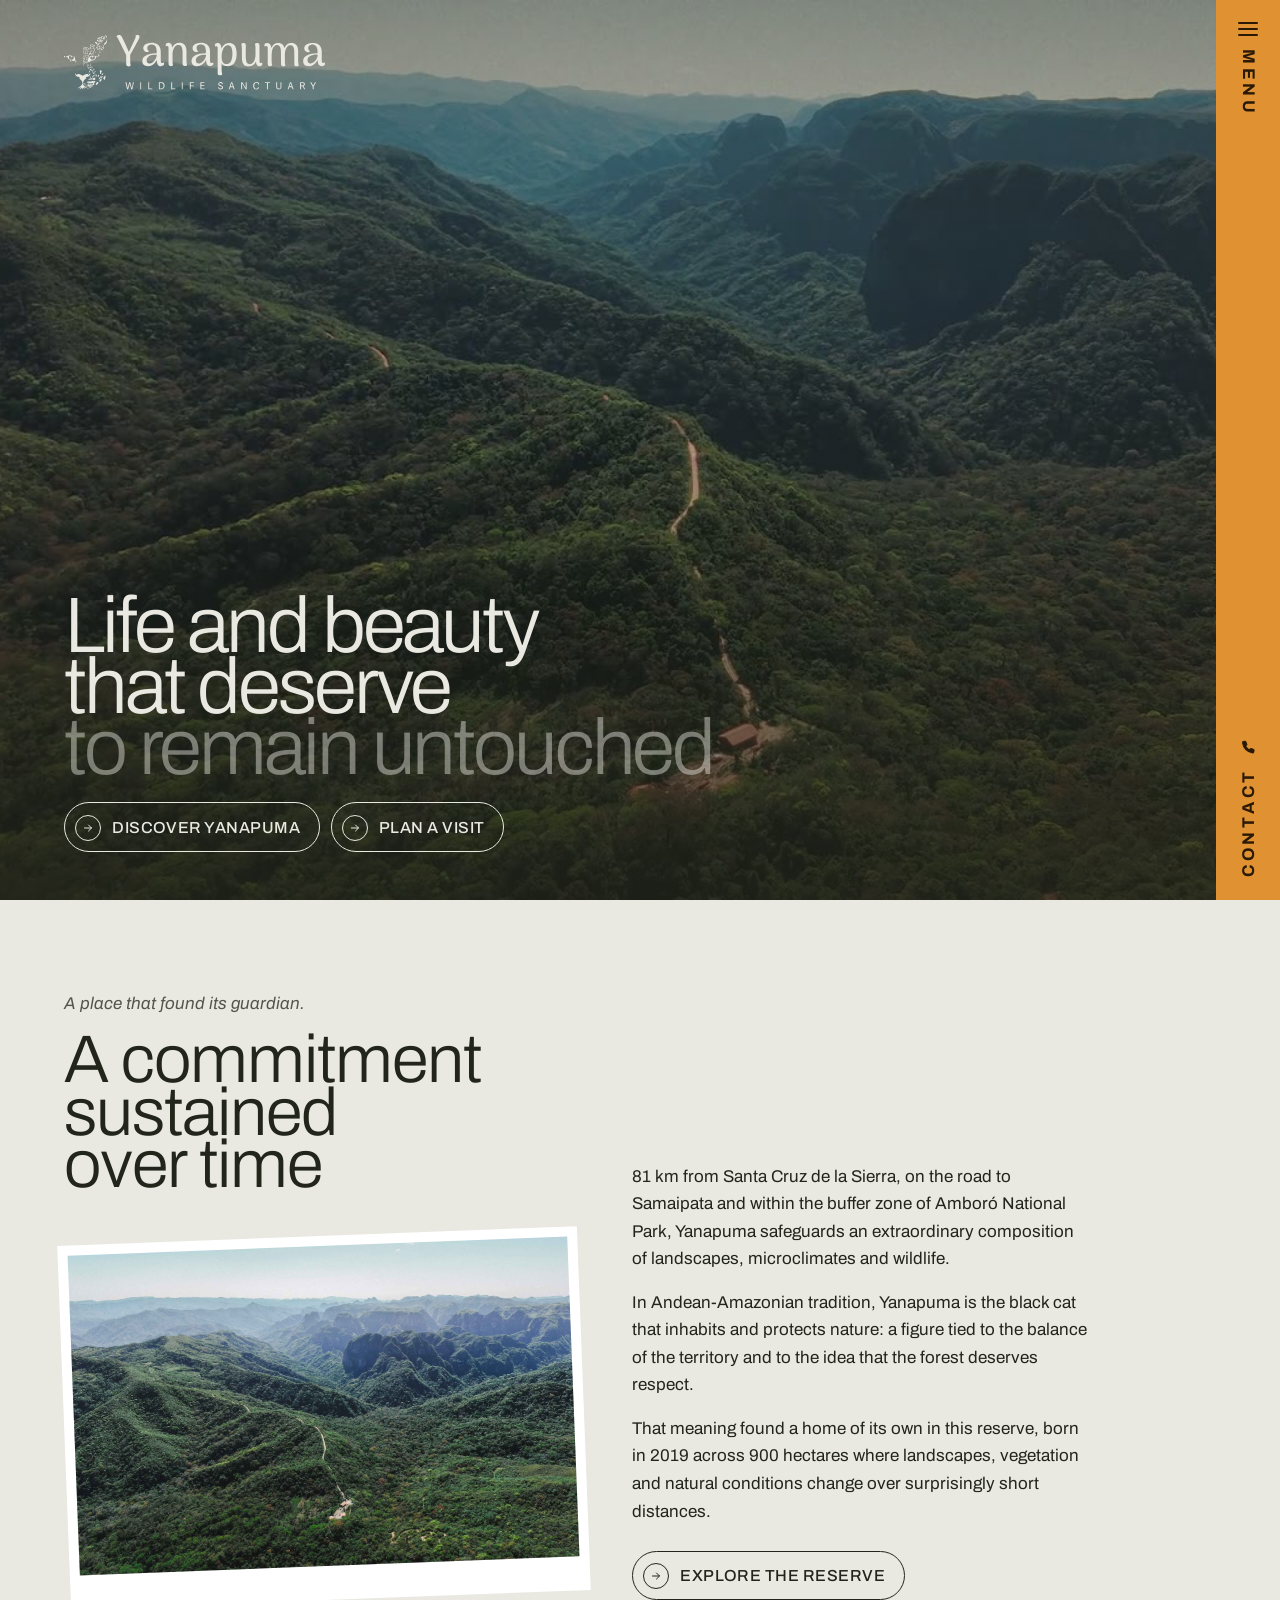
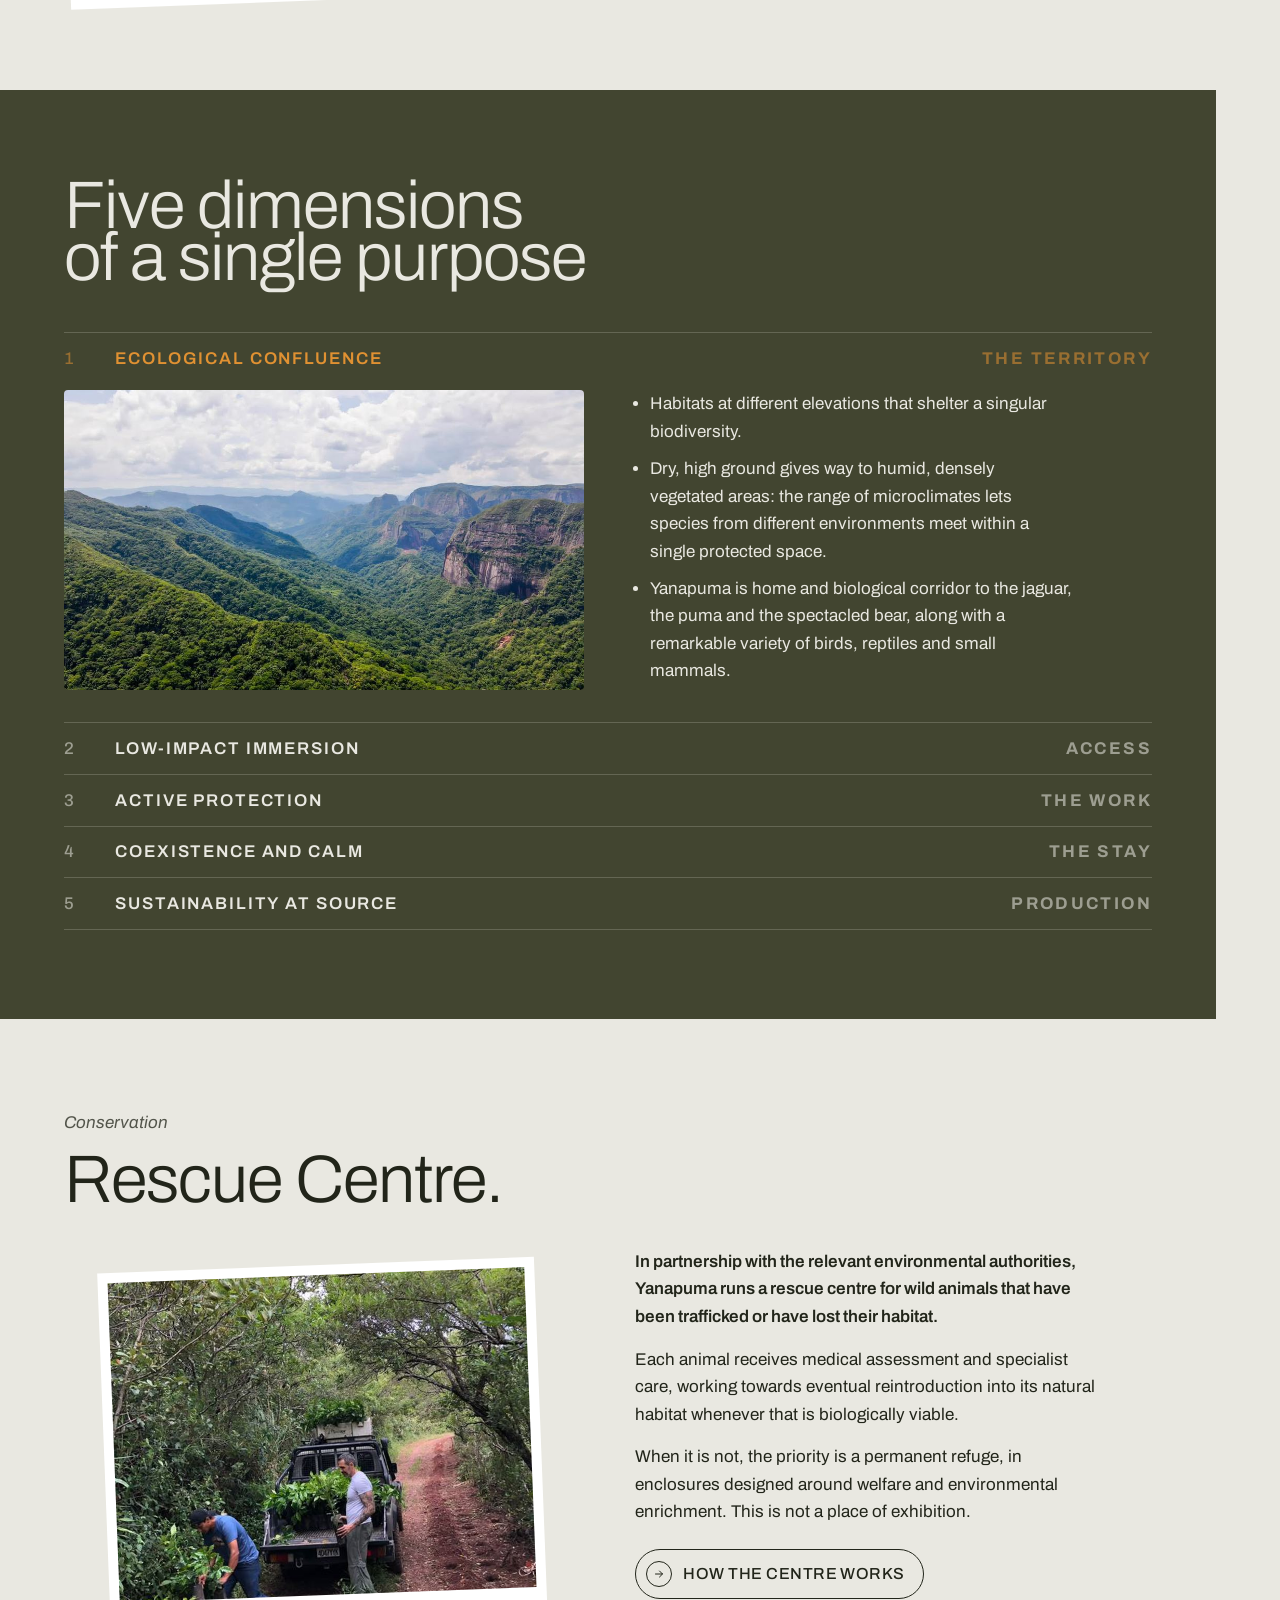
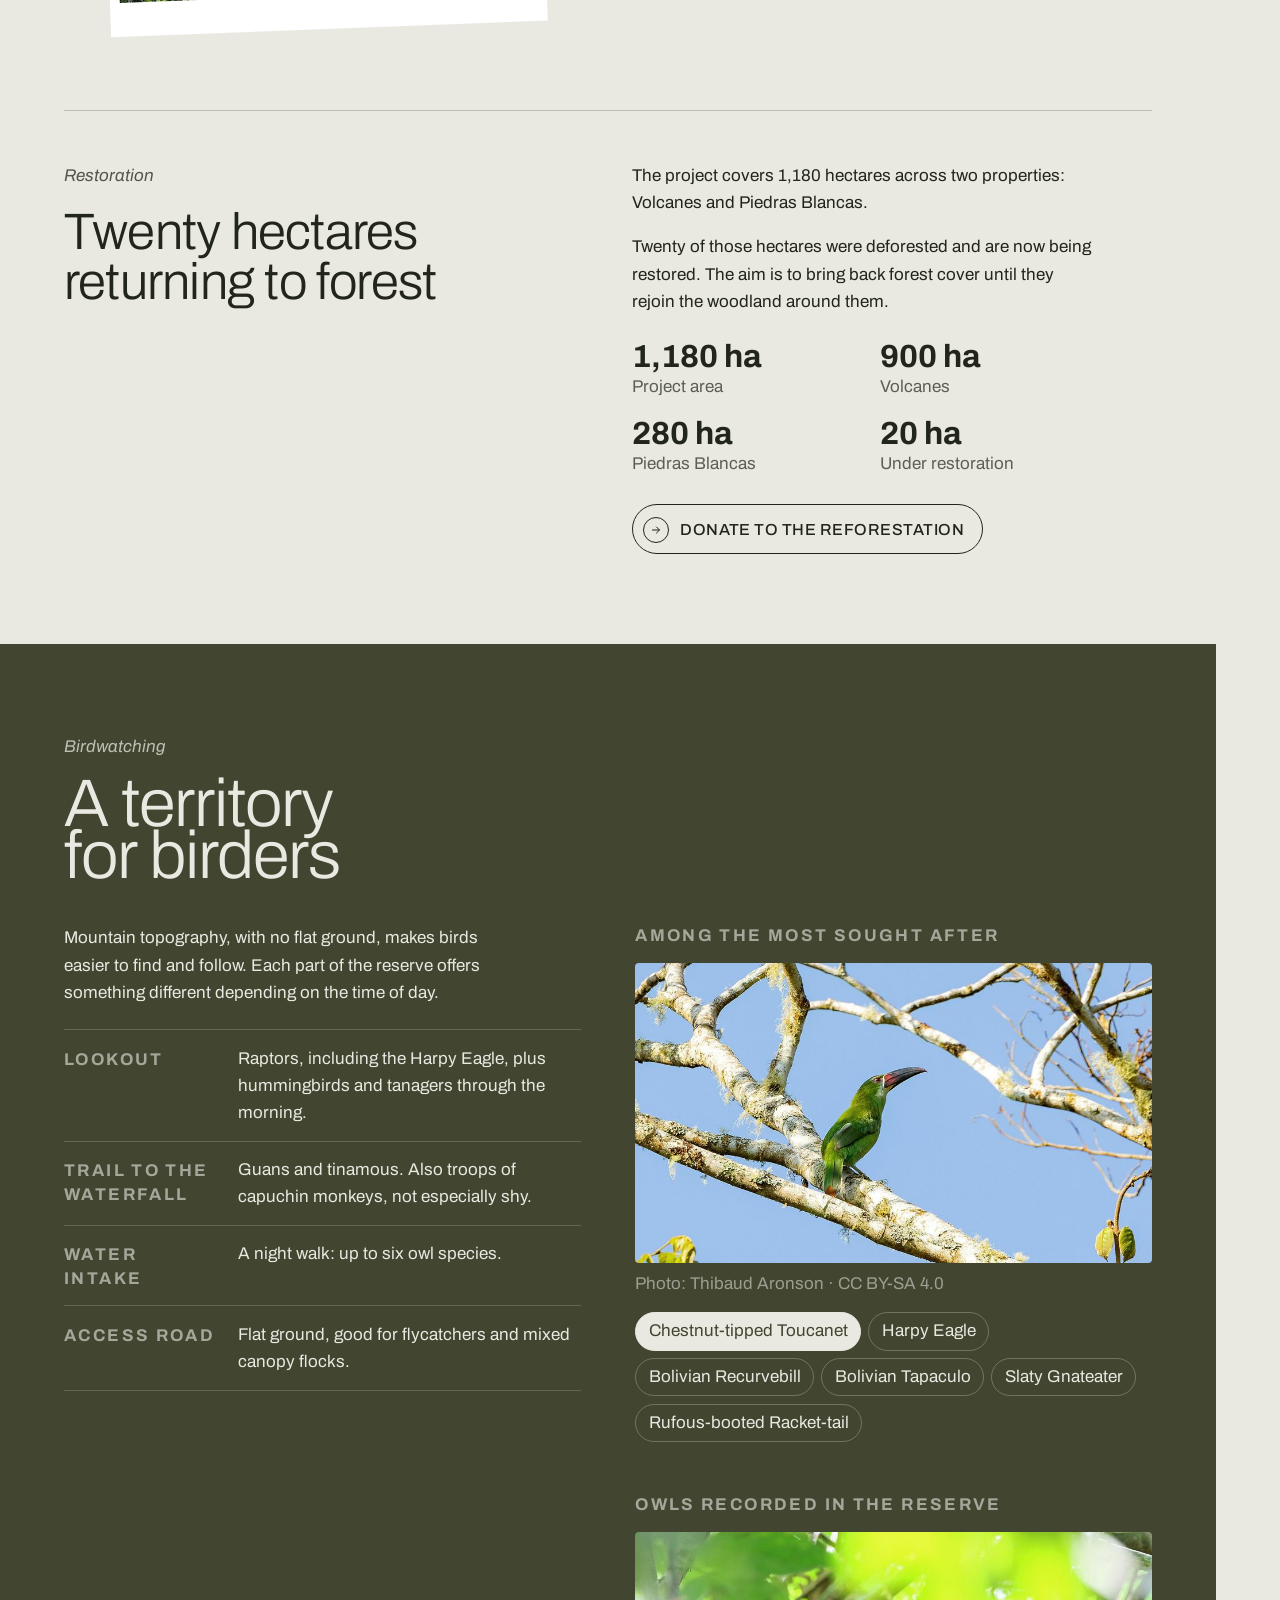
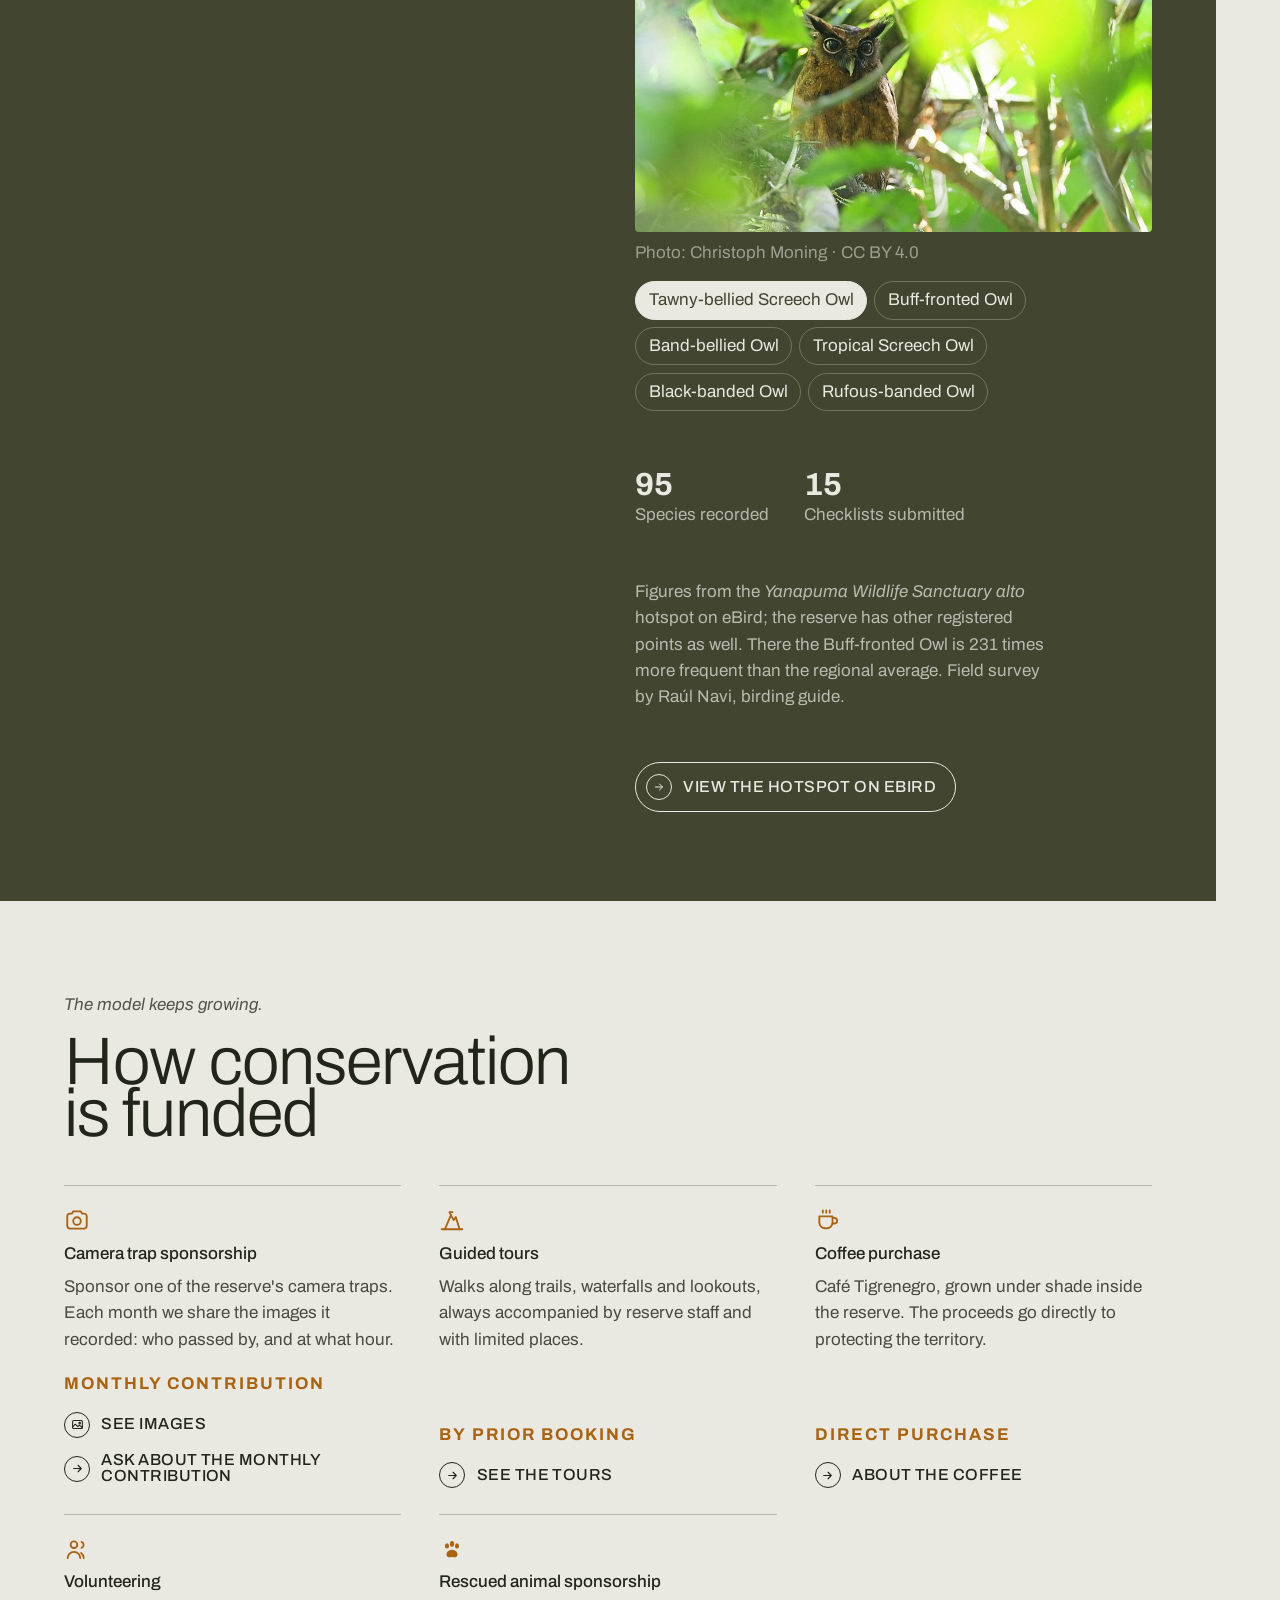
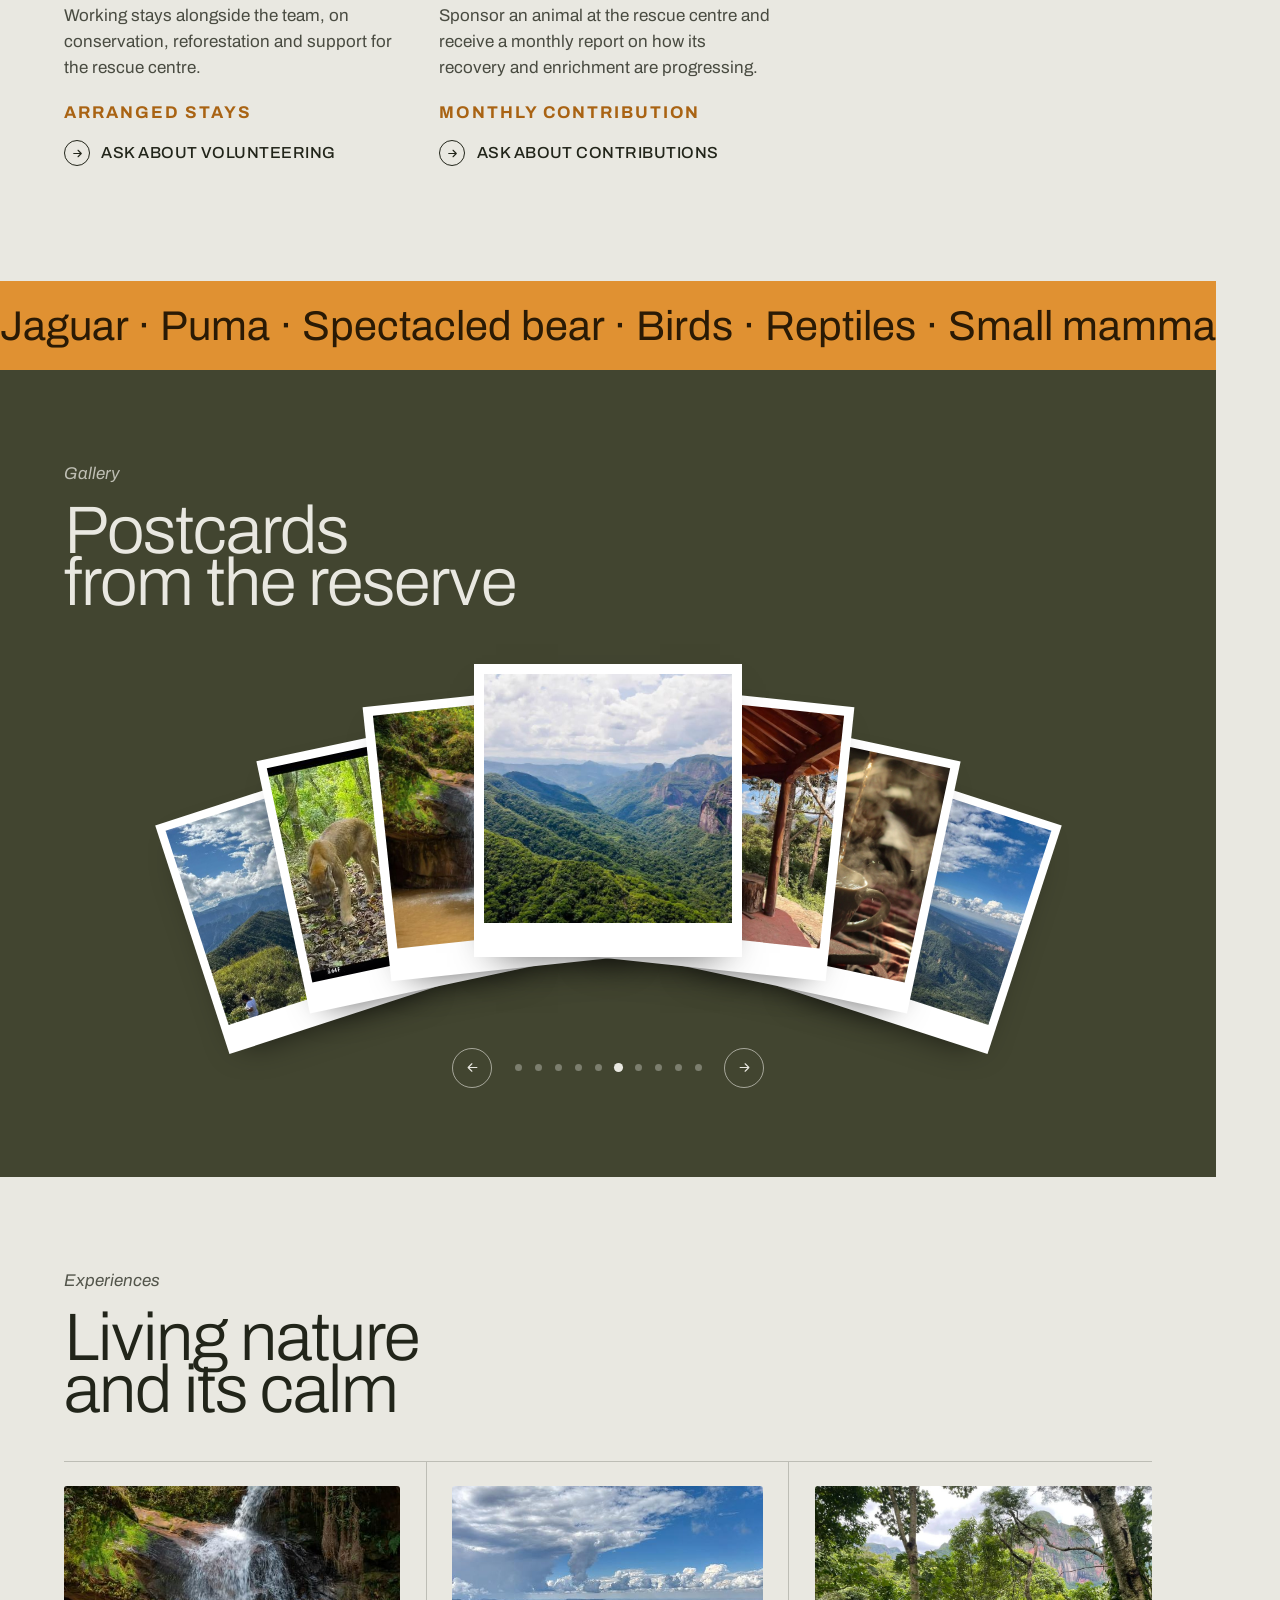
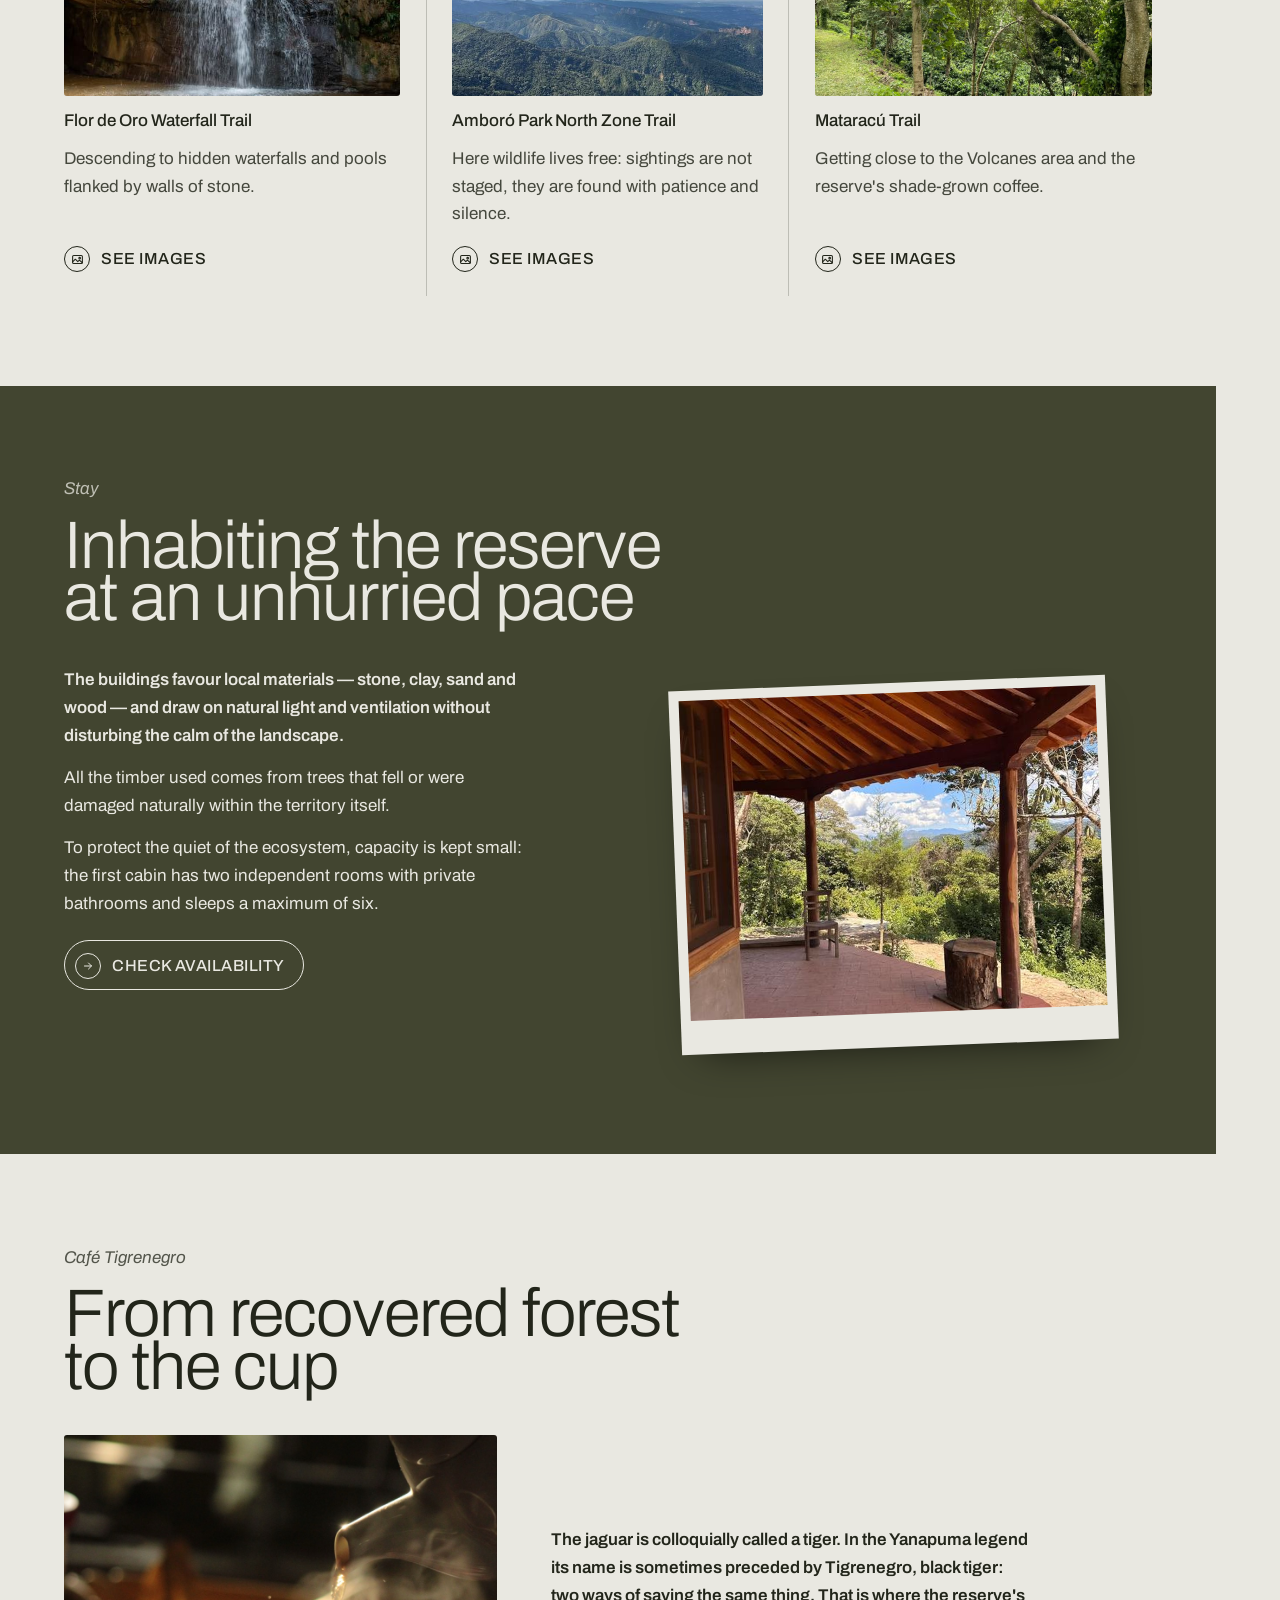
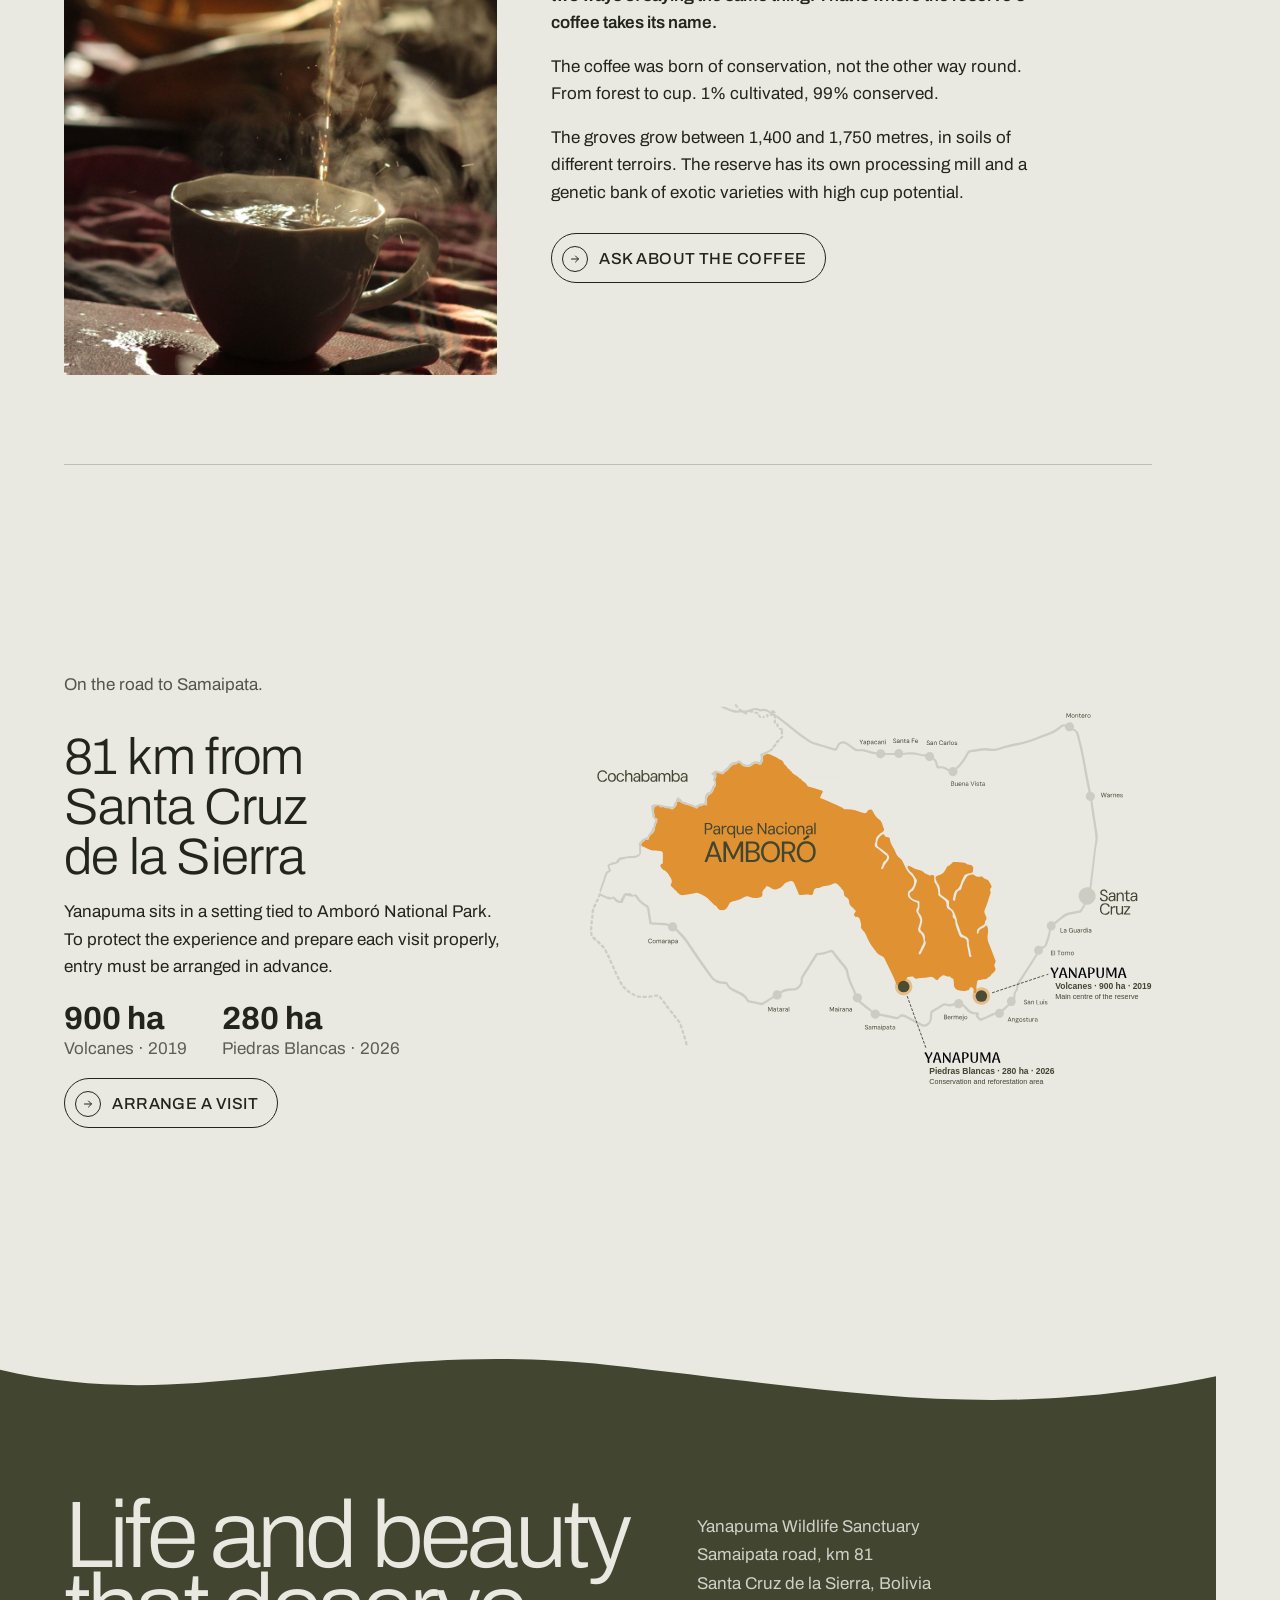
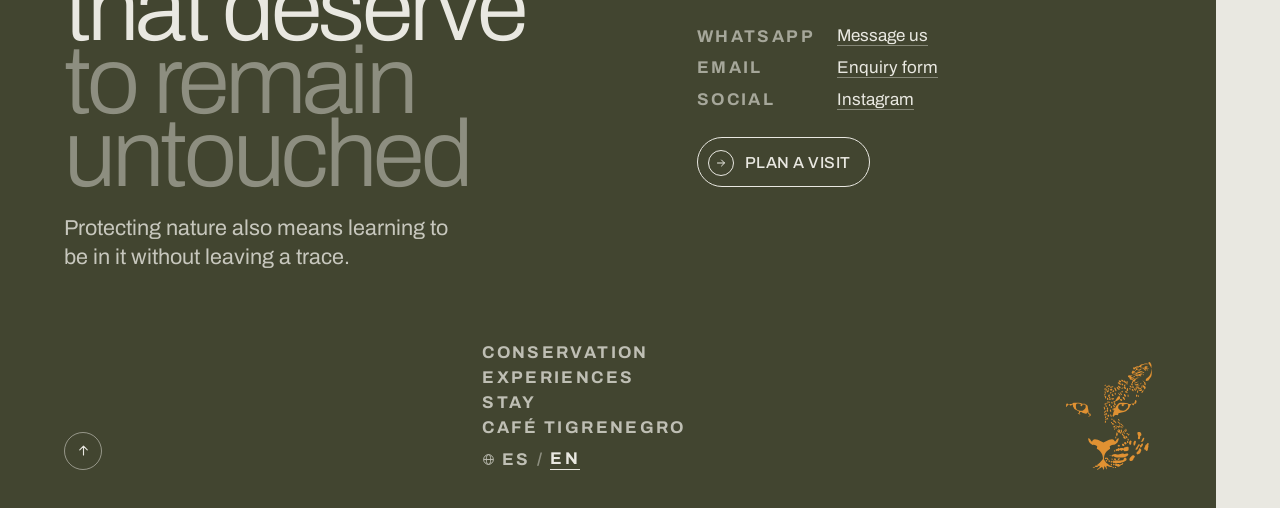
==== commit a610c0e5: "Piedras Blancas pasa a 280 ha y el proyecto a 1.180 ha El cliente confirmó la nueva superficie de Pi" ====
--- a/en/index.html
+++ b/en/index.html
@@ -157,12 +157,12 @@
         <h3>Twenty hectares<br>returning to forest</h3>
       </div>
       <div class="r">
-        <p>The project covers 1,100 hectares across two properties: Volcanes and Piedras Blancas.</p>
+        <p>The project covers 1,180 hectares across two properties: Volcanes and Piedras Blancas.</p>
         <p>Twenty of those hectares were deforested and are now being restored. The aim is to bring back forest cover until they rejoin the woodland around them.</p>
         <div class="figs-b">
-          <div><b>1,100 ha</b><span>Project area</span></div>
+          <div><b>1,180 ha</b><span>Project area</span></div>
           <div><b>900 ha</b><span>Volcanes</span></div>
-          <div><b>200 ha</b><span>Piedras Blancas</span></div>
+          <div><b>280 ha</b><span>Piedras Blancas</span></div>
           <div><b>20 ha</b><span>Under restoration</span></div>
         </div>
         <a class="pill" href="#contacto"><span class="circ"><svg viewBox="0 0 24 24" fill="none" stroke="currentColor" stroke-width="2" stroke-linecap="round" stroke-linejoin="round" aria-hidden="true"><path d="M5 12h14M13 6l6 6-6 6"/></svg></span><span>Donate to the reforestation</span></a>
@@ -388,11 +388,11 @@
       <p>Yanapuma sits in a setting tied to Amboró National Park. To protect the experience and prepare each visit properly, entry must be arranged in advance.</p>
       <div class="figs-b">
         <div><b>900 ha</b><span>Volcanes · 2019</span></div>
-        <div><b>200 ha</b><span>Piedras Blancas · 2026</span></div>
+        <div><b>280 ha</b><span>Piedras Blancas · 2026</span></div>
       </div>
       <a class="pill" href="#contacto"><span class="circ"><svg viewBox="0 0 24 24" fill="none" stroke="currentColor" stroke-width="2" stroke-linecap="round" stroke-linejoin="round" aria-hidden="true"><path d="M5 12h14M13 6l6 6-6 6"/></svg></span><span>Arrange a visit</span></a>
     </div>
-    <div><img src="../assets/svg/mapa-amboro-en.svg?v=2" alt="Map of Amboró National Park between Cochabamba and Santa Cruz, with the road through Samaipata and Yanapuma's Volcanes and Piedras Blancas properties" width="1267" height="870"></div>
+    <div><img src="../assets/svg/mapa-amboro-en.svg?v=3" alt="Map of Amboró National Park between Cochabamba and Santa Cruz, with the road through Samaipata and Yanapuma's Volcanes and Piedras Blancas properties" width="1267" height="870"></div>
   </div>
 </section>
 <svg class="wave" viewBox="0 0 1440 110" preserveAspectRatio="none" aria-hidden="true" style="background:#E9E8E1"><path fill="#424530" d="M0,44 C240,102 420,4 720,38 C1010,71 1180,108 1440,52 L1440,110 L0,110 Z"/></svg>
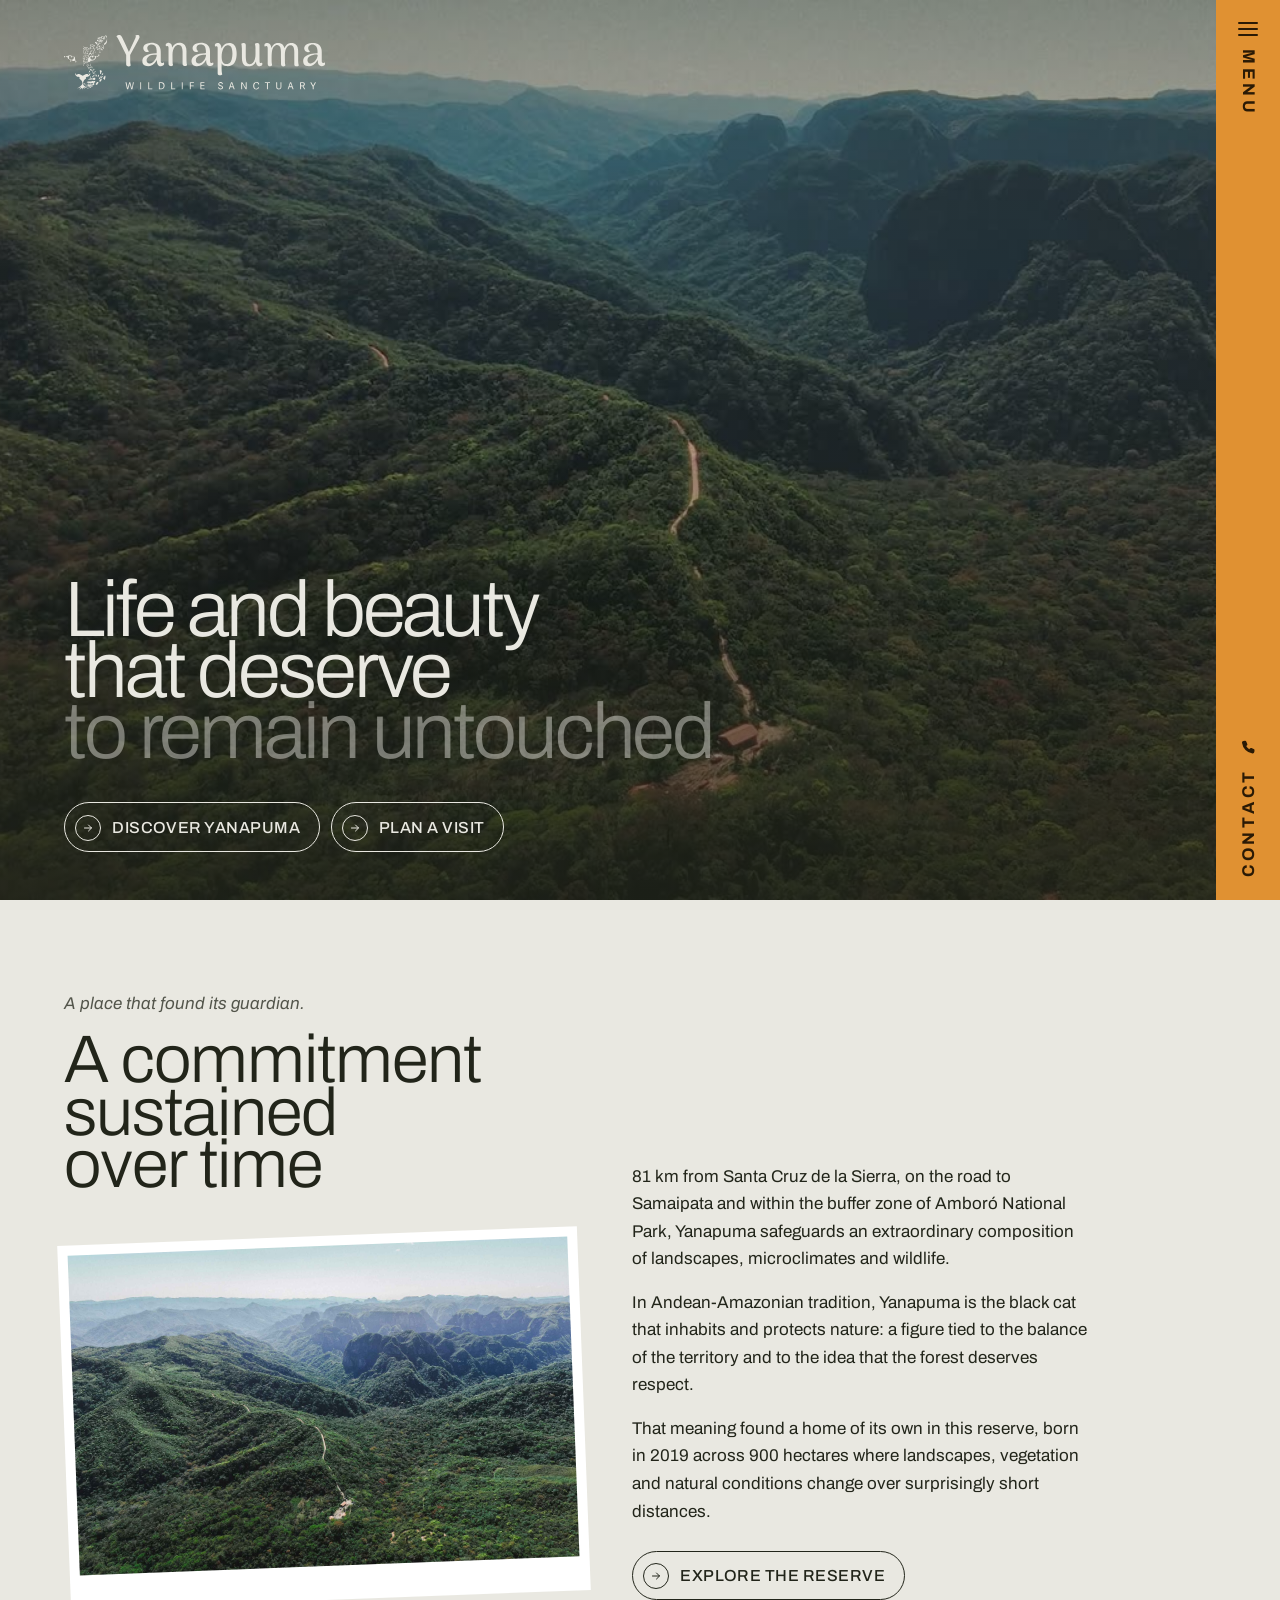
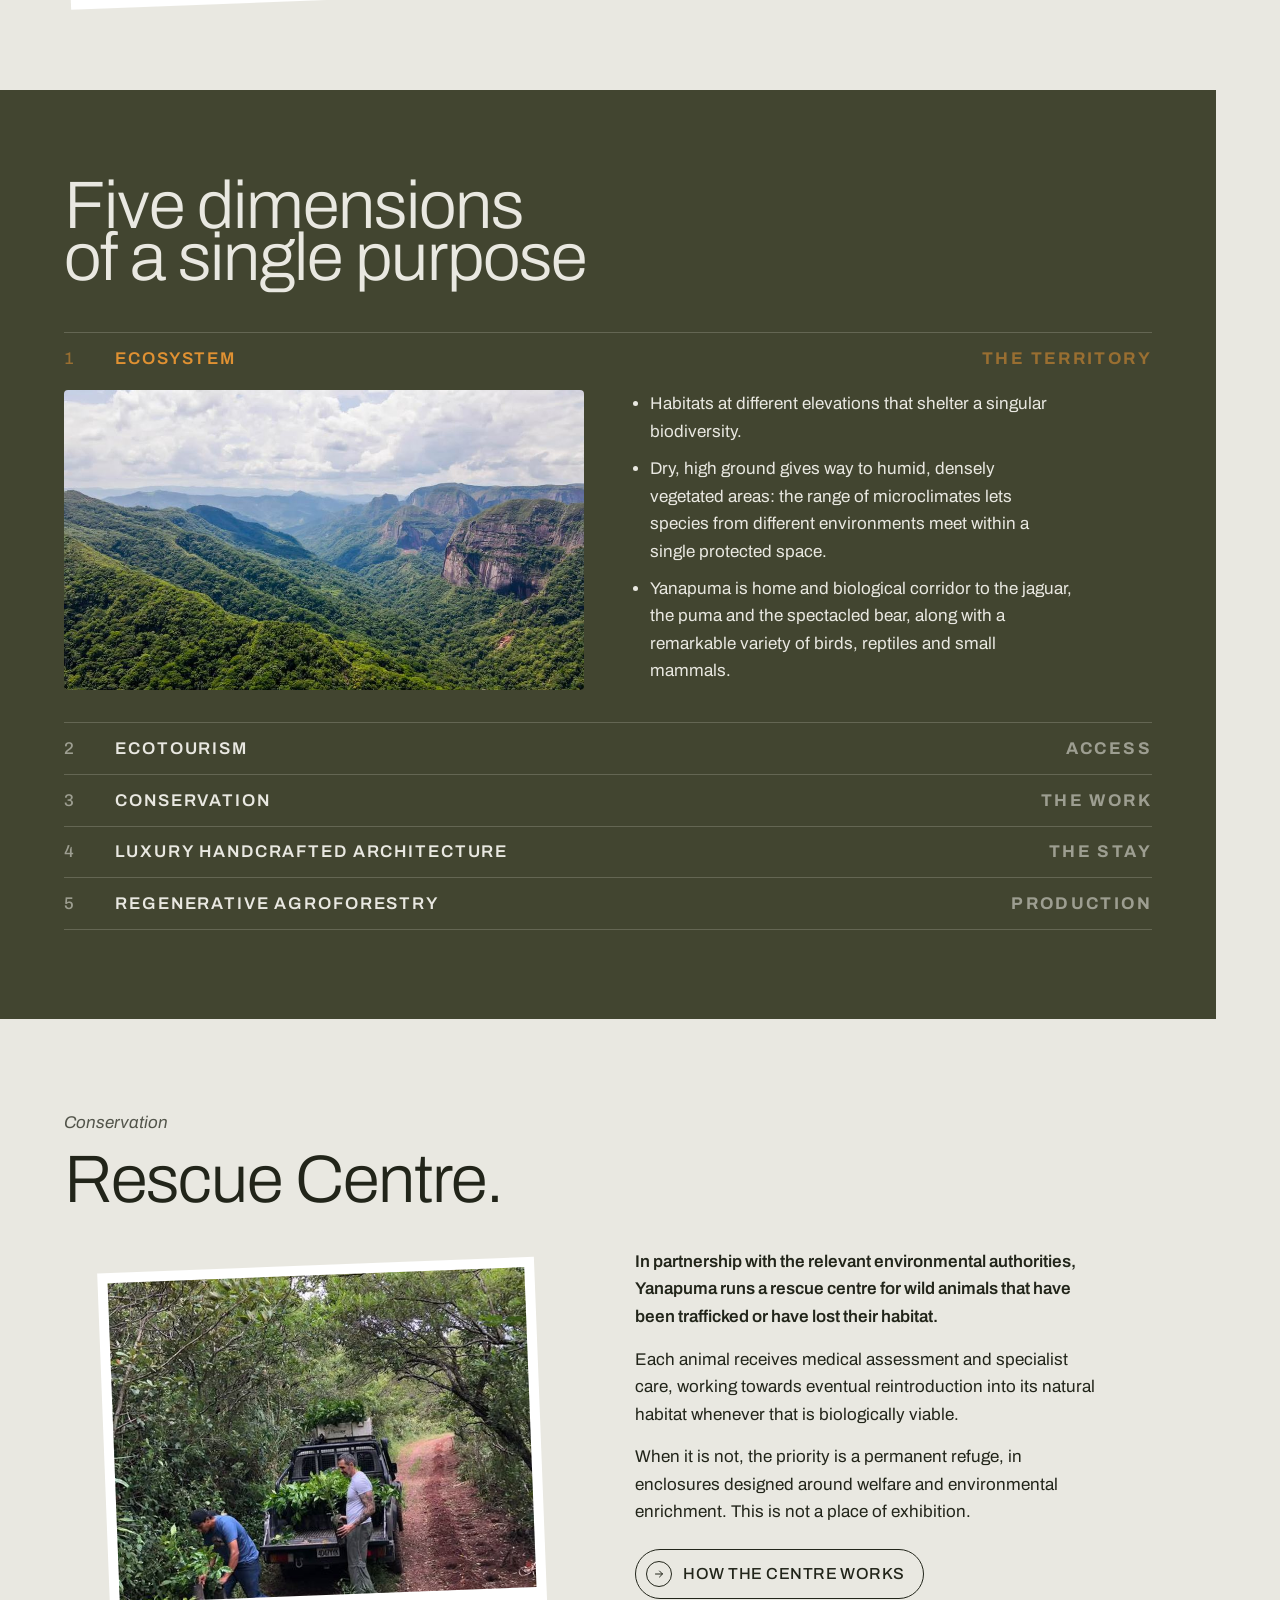
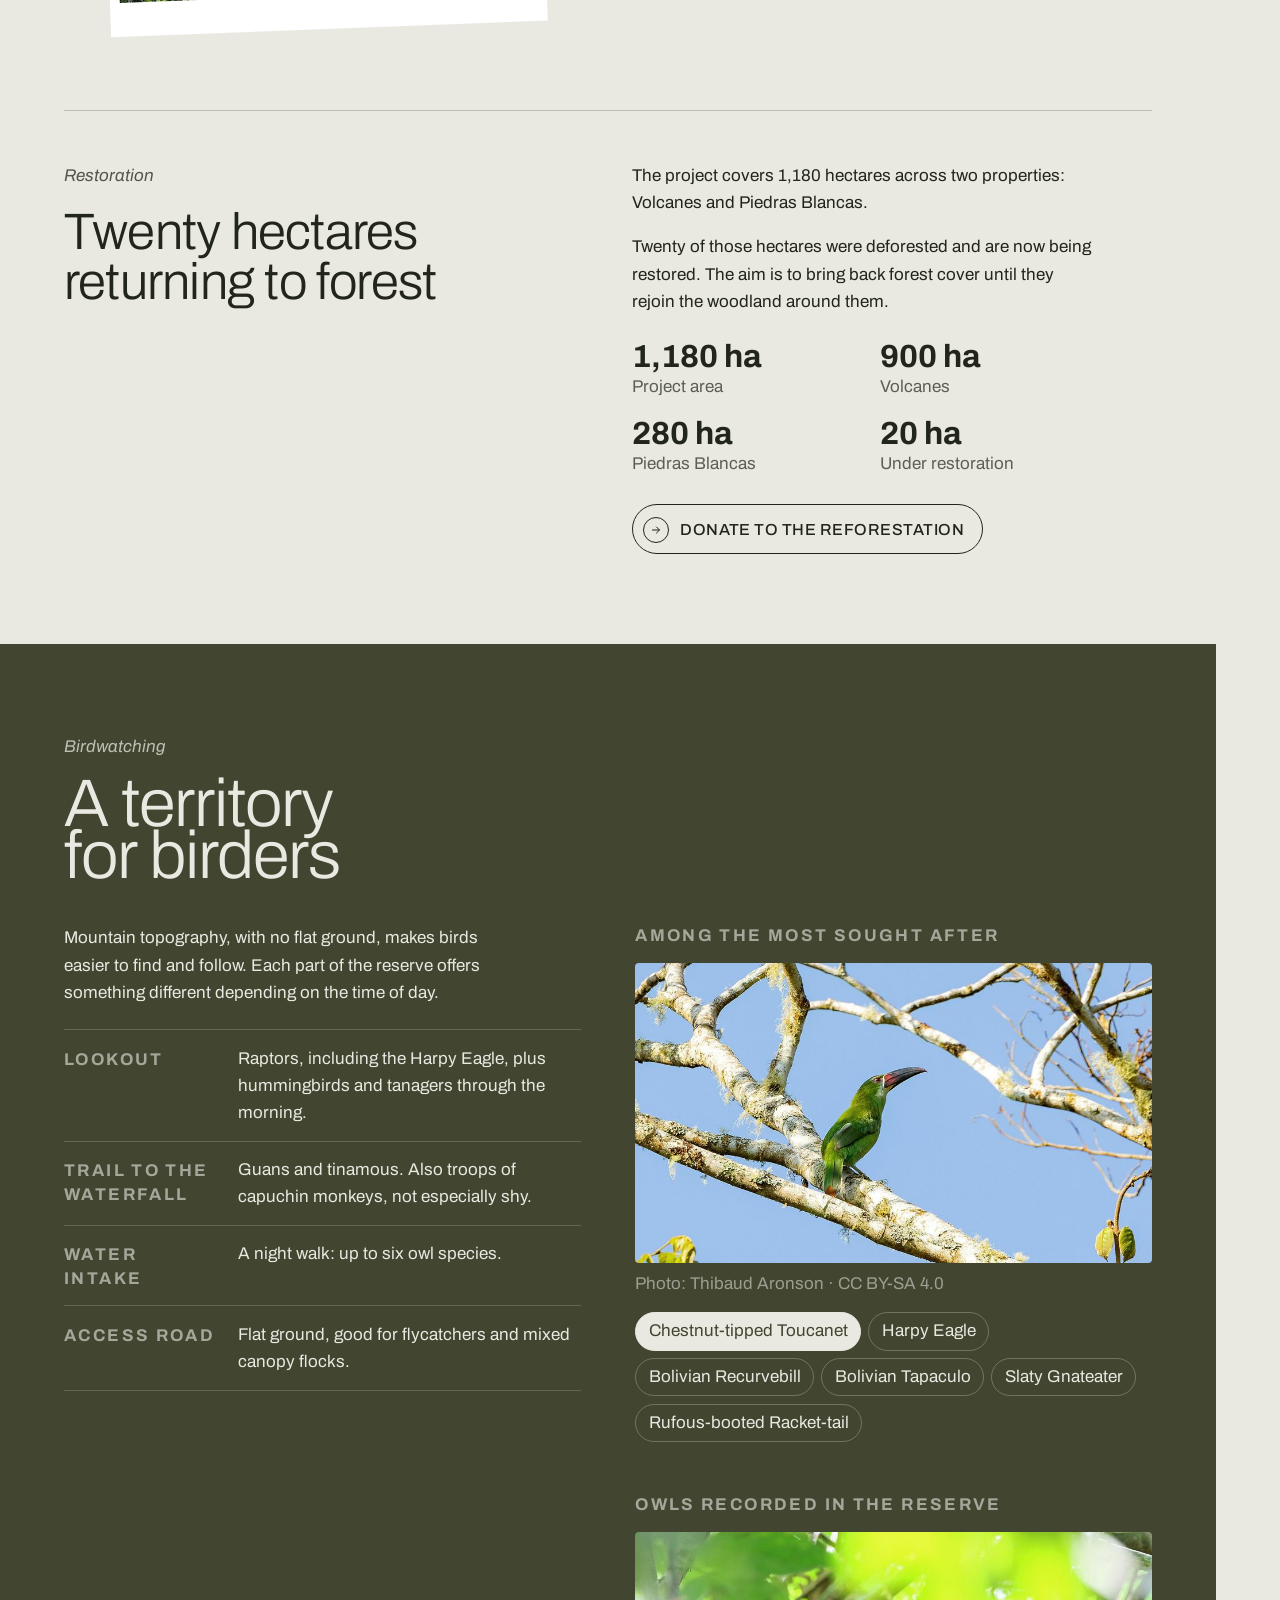
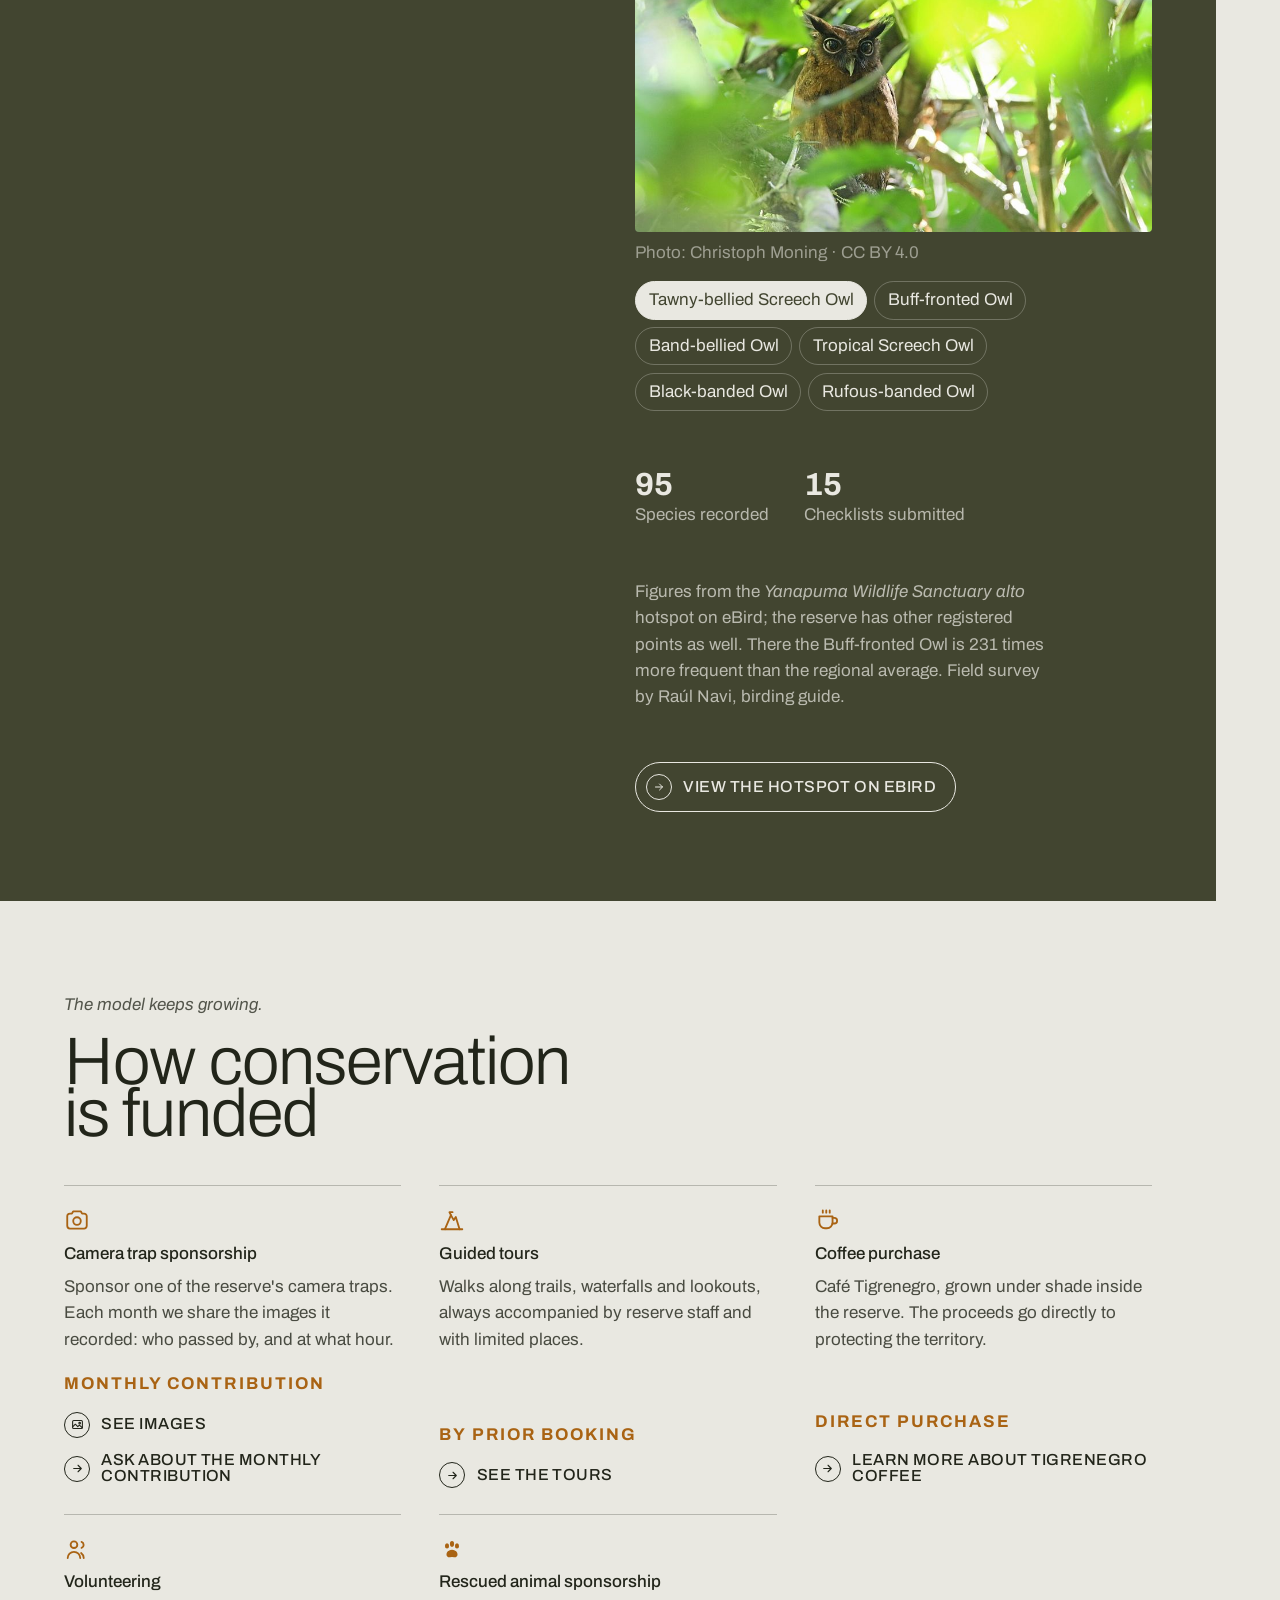
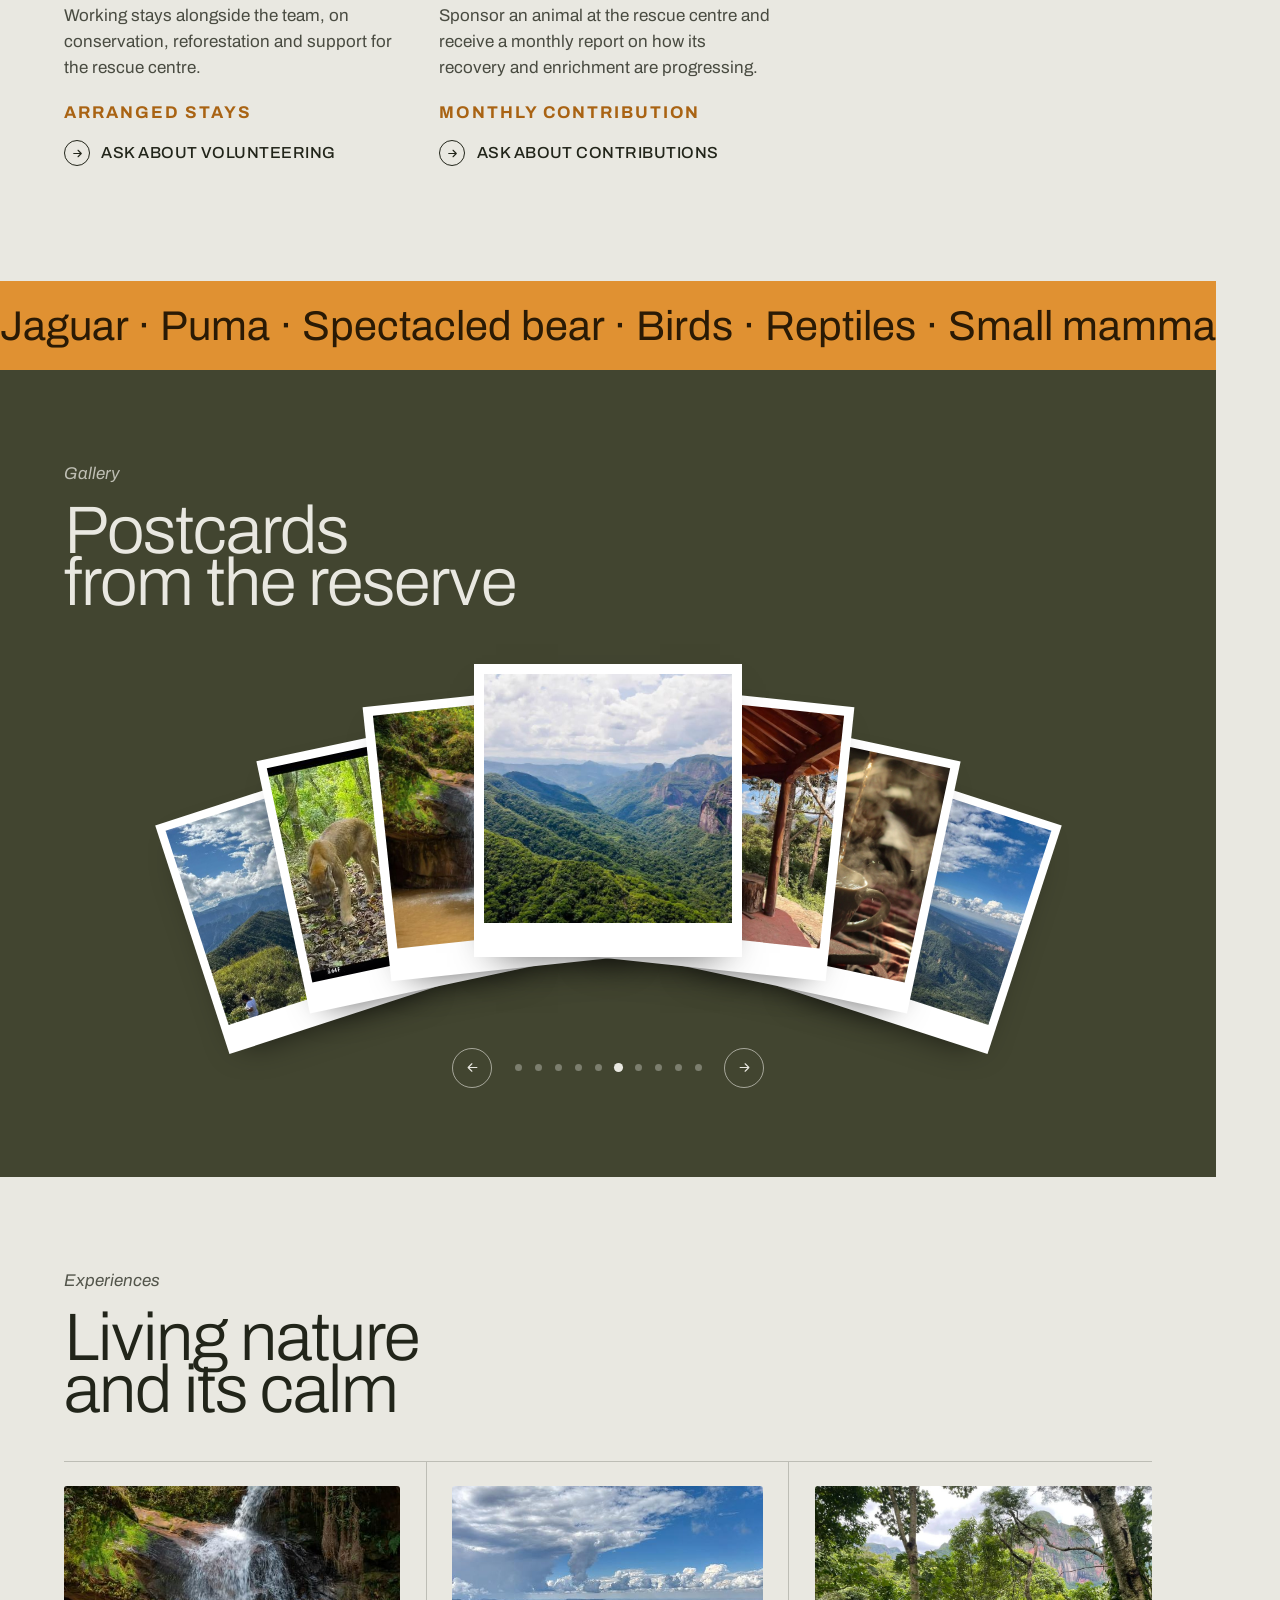
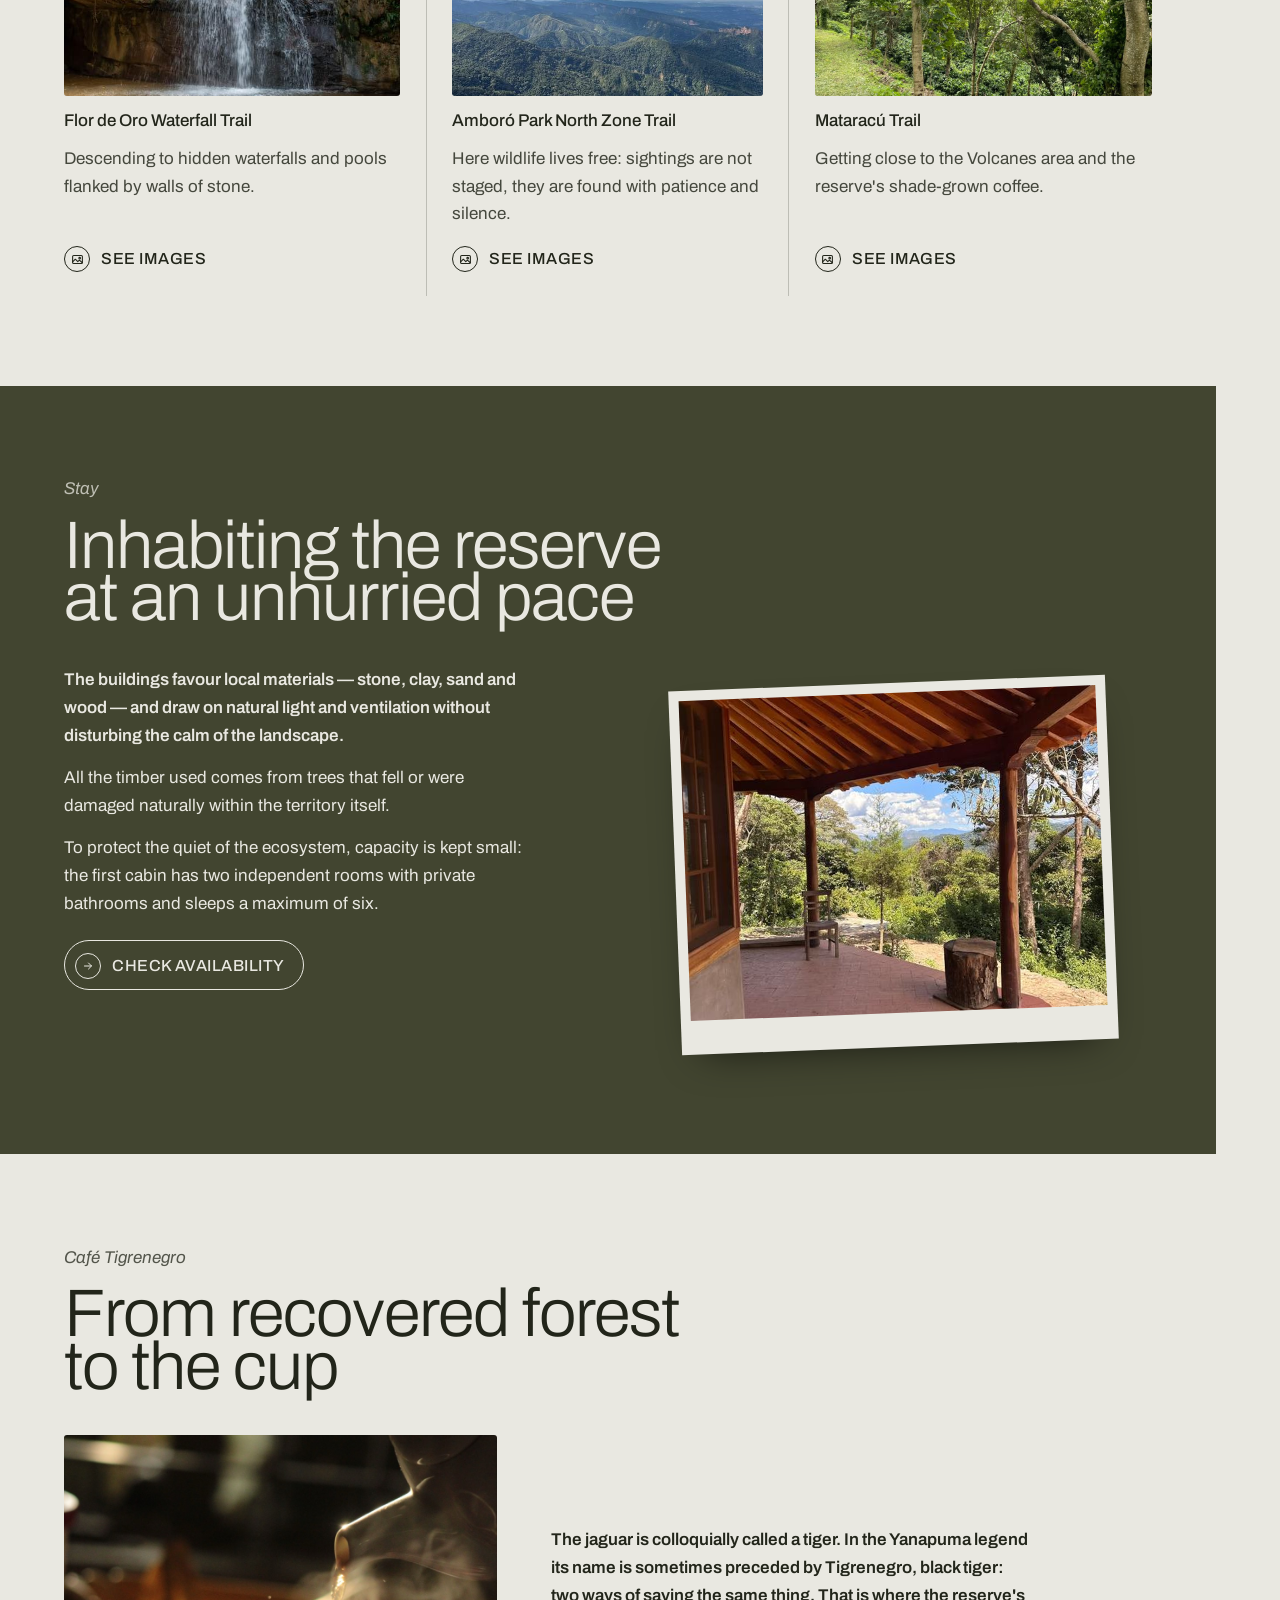
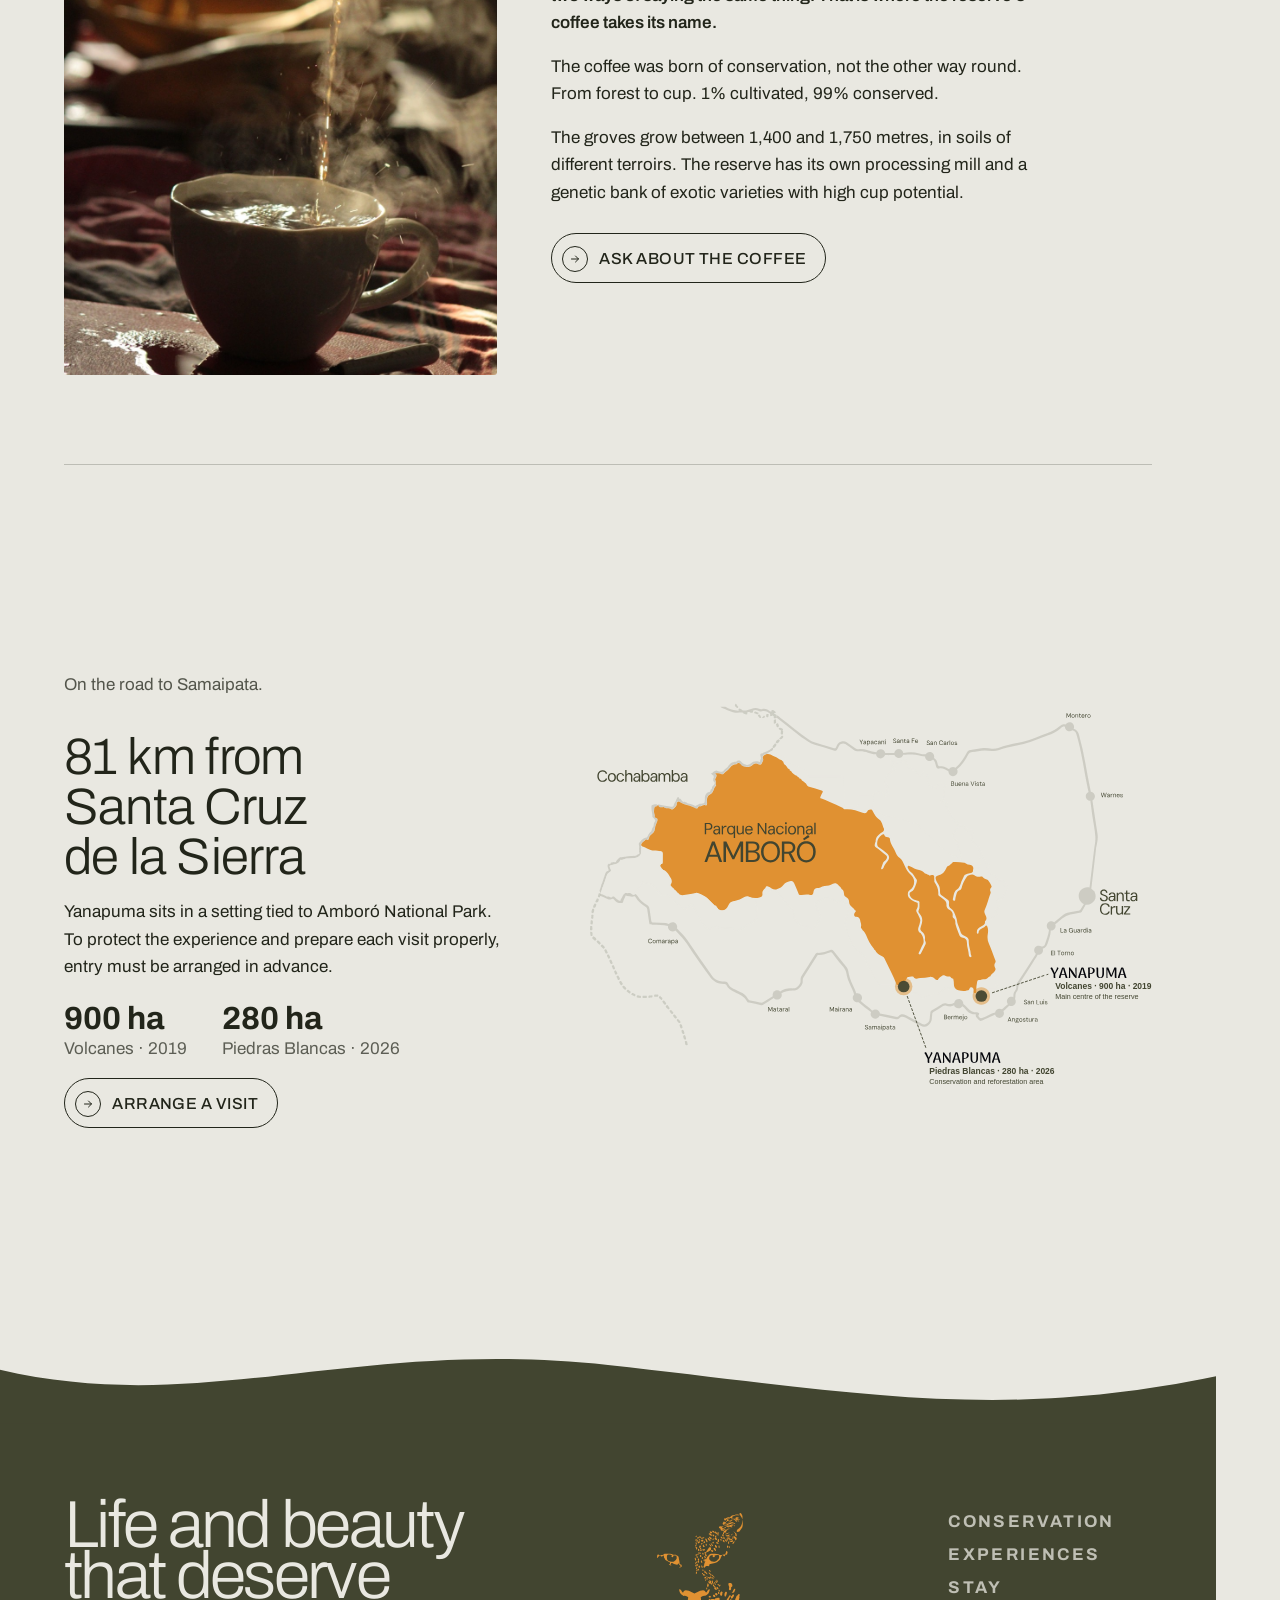
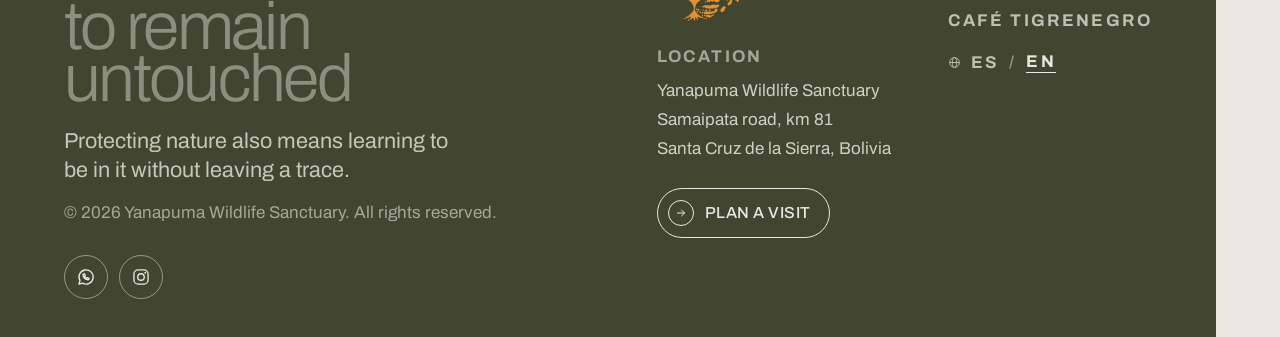
==== commit f627c14e: "Nuevos títulos de las dimensiones, rótulos en cámaras trampa y foto del Recurvebill - Cinco dimensio" ====
--- a/en/index.html
+++ b/en/index.html
@@ -19,7 +19,7 @@
 <link rel="alternate" hreflang="es" href="../">
 <link rel="alternate" hreflang="en" href="./">
 <link rel="alternate" hreflang="x-default" href="../">
-<link rel="stylesheet" href="../css/styles.css?v=22">
+<link rel="stylesheet" href="../css/styles.css?v=31">
 <script>try{if(localStorage.getItem("yanapuma.welcomed"))document.documentElement.classList.add("pl-seen")}catch(e){}</script>
 </head>
 <body>
@@ -93,7 +93,7 @@
     <div class="steps">
       <div class="step">
         <h3><button class="step-b" type="button" aria-expanded="true" aria-controls="s1">
-          <span class="n">1</span><span>Ecological confluence</span><span class="k">The territory</span></button></h3>
+          <span class="n">1</span><span>Ecosystem</span><span class="k">The territory</span></button></h3>
         <div class="step-p" id="s1">
           <img src="../assets/img/tab-conserv.jpg" alt="Aerial view of the valley and the reserve's sandstone cliffs">
           <ul><li>Habitats at different elevations that shelter a singular biodiversity.</li><li>Dry, high ground gives way to humid, densely vegetated areas: the range of microclimates lets species from different environments meet within a single protected space.</li><li>Yanapuma is home and biological corridor to the jaguar, the puma and the spectacled bear, along with a remarkable variety of birds, reptiles and small mammals.</li></ul>
@@ -101,7 +101,7 @@
       </div>
       <div class="step">
         <h3><button class="step-b" type="button" aria-expanded="false" aria-controls="s2">
-          <span class="n">2</span><span>Low-impact immersion</span><span class="k">Access</span></button></h3>
+          <span class="n">2</span><span>Ecotourism</span><span class="k">Access</span></button></h3>
         <div class="step-p" id="s2" hidden>
           <img src="../assets/img/card-visita.jpg" alt="High trail looking out over the ranges">
           <ul><li>Trails, lookouts and sightings designed to follow nature's own pace.</li><li>Four main trails and two short routes, suited to different levels of walking.</li><li>Every visit is arranged in advance and led by specialist guides. Places are limited.</li></ul>
@@ -109,7 +109,7 @@
       </div>
       <div class="step">
         <h3><button class="step-b" type="button" aria-expanded="false" aria-controls="s3">
-          <span class="n">3</span><span>Active protection</span><span class="k">The work</span></button></h3>
+          <span class="n">3</span><span>Conservation</span><span class="k">The work</span></button></h3>
         <div class="step-p" id="s3" hidden>
           <img src="../assets/img/tab-rescate.jpg" alt="Camera trap record: a puma moves through the understorey">
           <ul><li>Restoring the land, and a centre devoted to rehabilitating wild animals.</li><li>Part of the reserve was affected by farming; the work today is to return native plant cover to that ground.</li><li>The rescue centre operates in partnership with the relevant environmental authorities.</li></ul>
@@ -117,7 +117,7 @@
       </div>
       <div class="step">
         <h3><button class="step-b" type="button" aria-expanded="false" aria-controls="s4">
-          <span class="n">4</span><span>Coexistence and calm</span><span class="k">The stay</span></button></h3>
+          <span class="n">4</span><span>Luxury handcrafted architecture</span><span class="k">The stay</span></button></h3>
         <div class="step-p" id="s4" hidden>
           <img src="../assets/img/ex-galeria.jpg" alt="Open timber veranda looking over the valley">
           <ul><li>Lodging on a deliberately small scale, built into its surroundings.</li><li>Built from local materials — stone, clay, sand and wood — and oriented to make the most of natural light and ventilation.</li><li>All the timber comes from trees that fell or were damaged naturally within the territory itself.</li></ul>
@@ -125,7 +125,7 @@
       </div>
       <div class="step">
         <h3><button class="step-b" type="button" aria-expanded="false" aria-controls="s5">
-          <span class="n">5</span><span>Sustainability at source</span><span class="k">Production</span></button></h3>
+          <span class="n">5</span><span>Regenerative agroforestry</span><span class="k">Production</span></button></h3>
         <div class="step-p" id="s5" hidden>
           <img src="../assets/img/tab-cafe.jpg" alt="Shade-grown coffee with the ranges behind">
           <ul><li>Café Tigrenegro, a production venture that funds Yanapuma's work directly.</li><li>As a self-imposed limit, Yanapuma may farm no more than 1% of the land it protects, and only on old cleared plots (chacos), with the aim of reforesting them up to 30% shade cover.</li><li>It puts cup quality and respect for the soil ahead of volume.</li><li>The mill also processes the harvests of neighbouring growers, bringing the local community into the model.</li></ul>
@@ -193,7 +193,7 @@
             <span class="bird-none">Photo coming soon</span>
             <figcaption><a href="https://commons.wikimedia.org/wiki/File:Aulacorhynchus_derbianus_235443939.jpg" target="_blank" rel="noopener noreferrer">Photo: Thibaud Aronson · CC BY-SA 4.0</a></figcaption>
           </figure>
-          <ul><li><button type="button" aria-pressed="true" data-src="../assets/img/aves/chestnut-tipped-toucanet.jpg" data-credit="Photo: Thibaud Aronson · CC BY-SA 4.0" data-href="https://commons.wikimedia.org/wiki/File:Aulacorhynchus_derbianus_235443939.jpg">Chestnut-tipped Toucanet</button></li><li><button type="button" aria-pressed="false" data-src="" data-credit="" data-href="">Harpy Eagle</button></li><li><button type="button" aria-pressed="false" data-src="" data-credit="" data-href="">Bolivian Recurvebill</button></li><li><button type="button" aria-pressed="false" data-src="../assets/img/aves/bolivian-tapaculo.jpg" data-credit="Photo: Thibaud Aronson · CC BY-SA 4.0" data-href="https://commons.wikimedia.org/wiki/File:Scytalopus_bolivianus_444815294_(cropped2).jpg">Bolivian Tapaculo</button></li><li><button type="button" aria-pressed="false" data-src="../assets/img/aves/slaty-gnateater.jpg" data-credit="Photo: Thibaud Aronson · CC BY-SA 4.0" data-href="https://commons.wikimedia.org/wiki/File:Conopophaga_ardesiaca_ardesiaca_-_Thibaud_Aronson_-_446926866.jpeg">Slaty Gnateater</button></li><li><button type="button" aria-pressed="false" data-src="../assets/img/aves/rufous-booted-racket-tail.jpg" data-credit="Photo: Jay Warburton · CC BY 3.0" data-href="https://commons.wikimedia.org/wiki/File:Rufous-booted_Racket-tail,_Peruvian_Amazon_(17277081).jpg">Rufous-booted Racket-tail</button></li></ul>
+          <ul><li><button type="button" aria-pressed="true" data-src="../assets/img/aves/chestnut-tipped-toucanet.jpg" data-credit="Photo: Thibaud Aronson · CC BY-SA 4.0" data-href="https://commons.wikimedia.org/wiki/File:Aulacorhynchus_derbianus_235443939.jpg">Chestnut-tipped Toucanet</button></li><li><button type="button" aria-pressed="false" data-src="" data-credit="" data-href="">Harpy Eagle</button></li><li><button type="button" aria-pressed="false" data-src="../assets/img/aves/bolivian-recurvebill.jpg" data-credit="Photo: Jacob &amp; Tini Wijpkema" data-href="">Bolivian Recurvebill</button></li><li><button type="button" aria-pressed="false" data-src="../assets/img/aves/bolivian-tapaculo.jpg" data-credit="Photo: Thibaud Aronson · CC BY-SA 4.0" data-href="https://commons.wikimedia.org/wiki/File:Scytalopus_bolivianus_444815294_(cropped2).jpg">Bolivian Tapaculo</button></li><li><button type="button" aria-pressed="false" data-src="../assets/img/aves/slaty-gnateater.jpg" data-credit="Photo: Thibaud Aronson · CC BY-SA 4.0" data-href="https://commons.wikimedia.org/wiki/File:Conopophaga_ardesiaca_ardesiaca_-_Thibaud_Aronson_-_446926866.jpeg">Slaty Gnateater</button></li><li><button type="button" aria-pressed="false" data-src="../assets/img/aves/rufous-booted-racket-tail.jpg" data-credit="Photo: Jay Warburton · CC BY 3.0" data-href="https://commons.wikimedia.org/wiki/File:Rufous-booted_Racket-tail,_Peruvian_Amazon_(17277081).jpg">Rufous-booted Racket-tail</button></li></ul>
         </div>
         <div class="bird-pick">
           <h3>Owls recorded in the reserve</h3>
@@ -229,7 +229,7 @@
         <span class="tag">Monthly contribution</span>
         <div class="src-cta">
           <button class="btn-2 js-gal" type="button" aria-haspopup="dialog" aria-controls="galeria"><span class="circ"><svg viewBox="0 0 24 24" fill="none" stroke="currentColor" stroke-width="2" stroke-linecap="round" stroke-linejoin="round" aria-hidden="true"><rect x="3" y="4.5" width="18" height="15" rx="2"/><circle cx="16" cy="9.5" r="1.5"/><path d="m3 16.5 5-5 4.5 4.5 3-3 5.5 5"/></svg></span><span>See images</span></button>
-          <template class="gal-fotos"><img data-src="../assets/img/Tracking-Camera-1.png" alt="Footage from one of the reserve's camera traps"><img data-src="../assets/img/Tracking-Camera-2.png" alt="Footage from one of the reserve's camera traps"></template>
+          <template class="gal-fotos"><img data-src="../assets/img/Tracking-Camera-1.png" alt="Camera trap record: a jaguar walks along the trail" data-cap="Jaguar" data-sci="Panthera onca" data-hora="19/10/2021 · 15:35"><img data-src="../assets/img/Tracking-Camera-2.png" alt="Camera trap record: a puma sniffs the ground on the trail" data-cap="Puma" data-sci="Puma concolor" data-hora="15/09/2021 · 14:13"></template>
           <a class="btn-2" href="#contacto"><span class="circ"><svg viewBox="0 0 24 24" fill="none" stroke="currentColor" stroke-width="2" stroke-linecap="round" stroke-linejoin="round" aria-hidden="true"><path d="M5 12h14M13 6l6 6-6 6"/></svg></span><span>Ask about the monthly contribution</span></a>
         </div>
       </article>
@@ -248,7 +248,7 @@
         <p>Café Tigrenegro, grown under shade inside the reserve. The proceeds go directly to protecting the territory.</p>
         <span class="tag">Direct purchase</span>
         <div class="src-cta">
-          <a class="btn-2" href="#cafe"><span class="circ"><svg viewBox="0 0 24 24" fill="none" stroke="currentColor" stroke-width="2" stroke-linecap="round" stroke-linejoin="round" aria-hidden="true"><path d="M5 12h14M13 6l6 6-6 6"/></svg></span><span>About the coffee</span></a>
+          <a class="btn-2" href="#cafe"><span class="circ"><svg viewBox="0 0 24 24" fill="none" stroke="currentColor" stroke-width="2" stroke-linecap="round" stroke-linejoin="round" aria-hidden="true"><path d="M5 12h14M13 6l6 6-6 6"/></svg></span><span>Learn more about TIGRENEGRO coffee</span></a>
         </div>
       </article>
       <article class="src">
@@ -403,23 +403,26 @@
       <div>
         <p class="display">Life and beauty<br>that deserve<span class="outline">to remain untouched</span></p>
         <p class="foot-phrase">Protecting nature also means learning to be in it without leaving a trace.</p>
+        <p class="foot-copy">© 2026 Yanapuma Wildlife Sanctuary. All rights reserved.</p>
+        <ul class="foot-soc">
+          <li><a href="#" aria-label="WhatsApp"><svg viewBox="0 0 24 24" fill="none" stroke="currentColor" stroke-width="1.6" stroke-linecap="round" stroke-linejoin="round" aria-hidden="true"><path d="M4.8 16.3A8.5 8.5 0 1 1 8 19.4L3.5 20.5z"/><path d="M9.2 8.2c-.6.4-.9 1.2-.7 2 .7 2.4 2.6 4.3 5 5 .8.2 1.6-.1 2-.7l.3-.6-2-1.2-.9.8c-1.1-.5-2-1.4-2.5-2.5l.8-.9-1.2-2z"/></svg></a></li>
+          <li><a href="https://www.instagram.com/yanapuma.wildlife/" target="_blank" rel="noopener noreferrer" aria-label="Instagram"><svg viewBox="0 0 24 24" fill="none" stroke="currentColor" stroke-width="1.6" stroke-linecap="round" stroke-linejoin="round" aria-hidden="true"><rect x="3.5" y="3.5" width="17" height="17" rx="5"/><circle cx="12" cy="12" r="3.9"/><path d="M17.1 6.9h.01" stroke-width="2.2"/></svg></a></li>
+        </ul>
       </div>
       <div class="foot-c on-olive">
-        <address>
-          Yanapuma Wildlife Sanctuary<br>
-          Samaipata road, km 81<br>
-          Santa Cruz de la Sierra, Bolivia
-        </address>
-        <dl>
-          <dt>WhatsApp</dt><dd><a href="#">Message us</a></dd>
-          <dt>Email</dt><dd><a href="#">Enquiry form</a></dd>
-          <dt>Social</dt><dd><a href="#">Instagram</a></dd>
-        </dl>
+        <div class="foot-iso"><svg fill="currentColor" aria-hidden="true" focusable="false" xmlns="http://www.w3.org/2000/svg" xmlns:xlink="http://www.w3.org/1999/xlink" viewBox="0 0 222.6 279.5"> <path d="M102.8,256.8c0.1,0.1,0.3,0.1,0.4,0.2c0,0.1,0,0.2,0.1,0.2c0,0.2,0.1,0.3,0.2,0.4c0.2,0.2,0.5,0.4,0.9,0.4 c0.3,0,0.6-0.1,0.9-0.4c0.2-0.2,0.3-0.4,0.5-0.6c0.1-0.2,0.2-0.4,0.3-0.7c0.2-0.4,0.2-0.8,0.3-1.2c0-0.2,0-0.3-0.1-0.5 c0-0.1-0.1-0.3-0.2-0.4c-0.1-0.1-0.2-0.1-0.2-0.2c-0.1-0.1-0.3-0.1-0.4-0.1c-0.1,0-0.2,0-0.3,0c-0.2,0-0.3,0.1-0.4,0.1 c-0.1,0.1-0.2,0.1-0.2,0.2c-0.1,0.1-0.2,0.2-0.2,0.3c0,0,0,0.1-0.1,0.1l0,0c0,0,0,0,0,0h0c0,0,0,0,0,0c-0.1,0-0.2-0.1-0.3-0.1 c-0.2,0-0.3,0-0.5,0c-0.2,0-0.3,0.1-0.4,0.2c-0.1,0.1-0.2,0.2-0.3,0.3c-0.1,0.3-0.2,0.6-0.1,0.9 C102.4,256.4,102.6,256.7,102.8,256.8"/> <path d="M118.5,263.6c-0.3-0.2-0.6-0.2-0.9-0.1c-0.3,0.1-0.6,0.3-0.7,0.6c0,0.1-0.1,0.2-0.1,0.3c0,0.1,0,0.1,0,0.2 c-0.1,0-0.2,0.1-0.3,0.1c-0.1,0.1-0.2,0.1-0.2,0.2c-0.1,0.2-0.3,0.3-0.3,0.5c-0.1,0.4-0.1,0.8-0.1,1.2c0,0.1,0,0.2,0.1,0.3 c0.1,0.2,0.1,0.4,0.3,0.5c0.1,0.2,0.3,0.3,0.4,0.4c0.1,0.1,0.3,0.1,0.4,0.1c0.4,0.1,0.7-0.1,1-0.3c0.4-0.4,0.7-0.9,0.9-1.5 c0.1-0.3,0.1-0.6,0.2-0.9c0-0.3,0-0.6-0.1-0.9C119.1,264,118.8,263.7,118.5,263.6"/> <path d="M125.3,264c-0.2-0.2-0.4-0.3-0.6-0.5c-0.2-0.1-0.4-0.2-0.7-0.3c-0.4-0.1-0.7-0.1-1.1,0c-0.2,0-0.3,0.1-0.5,0.2 c-0.2,0.1-0.3,0.2-0.4,0.3c-0.1,0.1-0.2,0.2-0.2,0.4c-0.1,0.1-0.1,0.3-0.1,0.5c0,0.3,0.1,0.6,0.3,0.8c0,0.1,0,0.2,0,0.3 c0,0.3,0,0.6,0.1,0.8c0,0.1,0,0.2,0,0.3c0,0.2,0.1,0.3,0.2,0.4c0.1,0.1,0.1,0.2,0.2,0.2c0.1,0.1,0.3,0.2,0.4,0.2 c0.2,0.1,0.4,0.1,0.5,0.1c0.2,0,0.4,0,0.6-0.1c0.3,0,0.5-0.2,0.7-0.3c0.3-0.2,0.5-0.4,0.8-0.8c0.1-0.2,0.3-0.5,0.3-0.7 c0.1-0.4,0.1-0.7,0-1.1C125.7,264.5,125.5,264.3,125.3,264"/> <path d="M120.6,257.3c-0.2-0.5-0.5-0.9-0.9-1.1c-0.3-0.2-0.7-0.3-1.1-0.3c-0.3,0-0.6,0.1-0.9,0.2 c-0.4,0.2-0.6,0.5-0.7,0.9c0,0,0,0.1,0,0.1c-0.3,0-0.5,0-0.8,0.1c-0.4,0.1-0.7,0.5-0.8,0.8c-0.1,0.4,0,0.9,0.3,1.2 c0.5,0.5,1.2,0.9,1.9,1.1c0.4,0.1,0.9,0.1,1.3,0c0.4-0.1,0.8-0.3,1.1-0.6C120.6,259,120.9,258.1,120.6,257.3"/> <path d="M110.3,257.9c0.1,0.2,0.2,0.4,0.4,0.5c0.1,0.2,0.3,0.3,0.5,0.4c0.1,0.1,0.3,0.1,0.4,0.1c0.2,0,0.3,0,0.5,0 c0.2,0,0.3-0.1,0.4-0.2c0.1-0.1,0.2-0.2,0.3-0.3c0,0,0-0.1,0-0.1c0.1,0,0.2-0.1,0.3-0.1c0,0,0.1,0,0.1-0.1c0.2-0.1,0.3-0.2,0.4-0.4 c0.2-0.2,0.3-0.4,0.4-0.7c0.1-0.2,0.1-0.4,0.1-0.6c0-0.1,0-0.3-0.1-0.4c0-0.1-0.1-0.3-0.2-0.4c-0.1-0.1-0.2-0.2-0.3-0.3 c0,0-0.1-0.1-0.1-0.1c-0.1-0.1-0.2-0.2-0.3-0.3c-0.1-0.1-0.2-0.1-0.3-0.1c-0.1,0-0.2-0.1-0.3-0.1c-0.1,0-0.2,0-0.3,0 c-0.1,0-0.2,0-0.3,0c-0.1,0-0.2,0-0.3,0c-0.1,0-0.2,0-0.3,0c-0.1,0-0.3,0.1-0.4,0.2c0,0-0.1,0-0.1,0.1c-0.1,0.1-0.2,0.2-0.3,0.3 c-0.1,0.1-0.3,0.3-0.4,0.5c-0.1,0.2-0.2,0.4-0.2,0.6c0,0.2-0.1,0.3-0.1,0.5c0,0.2,0,0.3,0.1,0.5 C110.1,257.5,110.2,257.7,110.3,257.9"/> <path d="M123.8,272.7c-0.2-0.2-0.5-0.4-0.9-0.4h-1.2c-0.2,0-0.3,0-0.5,0.1c-0.1,0-0.3,0.1-0.4,0.2 c-0.1,0.1-0.2,0.2-0.2,0.4c-0.1,0.1-0.1,0.3-0.1,0.5c0,0.1,0,0.2,0,0.3c0.1,0.2,0.2,0.4,0.3,0.5c0.2,0.2,0.5,0.4,0.9,0.4h1.2 c0.2,0,0.3,0,0.5-0.1c0.1,0,0.3-0.1,0.4-0.2c0.1-0.1,0.2-0.2,0.2-0.4c0.1-0.1,0.1-0.3,0.1-0.5c0-0.1,0-0.2,0-0.3 C124,273,123.9,272.9,123.8,272.7"/> <path d="M129.7,273c-0.1-0.1-0.1-0.3-0.2-0.4c-0.1-0.1-0.2-0.3-0.3-0.4c-0.1-0.1-0.2-0.2-0.4-0.3c0,0-0.1-0.1-0.2-0.1 c-0.1-0.1-0.3-0.1-0.4-0.2c-0.2,0-0.3-0.1-0.5-0.1c0,0-0.1,0-0.1,0c-0.1,0-0.3,0-0.4,0.1c-0.2,0-0.3,0.1-0.4,0.2 c-0.1,0.1-0.2,0.2-0.3,0.3c-0.1,0.1-0.1,0.3-0.1,0.4c0,0.2,0,0.3,0,0.5c0,0.1,0.1,0.2,0.1,0.3c0,0,0.1,0.1,0.1,0.1c0,0,0,0,0,0 c0,0.1,0,0.2,0,0.3c0.1,0.2,0.2,0.4,0.3,0.5c0.1,0.1,0.2,0.1,0.2,0.2c0.2,0.1,0.4,0.2,0.6,0.2c0.2,0,0.5,0,0.7,0 c0.2,0,0.4-0.1,0.6-0.2c0.1-0.1,0.3-0.2,0.3-0.3c0.1-0.1,0.2-0.3,0.2-0.4c0.1-0.2,0.1-0.4,0-0.6C129.8,273.1,129.8,273.1,129.7,273" /> <path d="M146.1,261.8c-0.9,1-2,1.7-3.2,2.4c-0.4,0.2-0.8,0.3-1.2,0.5c-0.1,0-0.2,0.1-0.3,0.2c-0.3,0.1-0.7,0.2-1,0.3 c-0.6,0.1-1.5,0.5-2.1,0.3c-0.2-0.1-0.2-0.1-0.3-0.3c-0.2-0.4-0.5-0.7-0.9-0.9c-0.7-0.4-1.5-0.4-2.3-0.2c-0.6,0.1-1.3,0.5-1.9,0.4 c-0.7-0.1-1.4-0.6-2-1c-0.5-0.4-1.2-0.1-1.6,0.3c-1.2-0.1-2.4,0.9-2.7,2c-0.3,1.4,0.6,2.6,1.9,3.1c0.5,0.2,1.1,0.3,1.7,0.3 c0.6,0,1.2-0.4,1.7,0c0.5,0.4,0.9,0.8,1.5,1.1c0.6,0.3,1.3,0.5,2,0.6c1.3,0.1,2.6-0.2,3.7-1c1-0.8,1.8-1.9,2.8-2.7 c0.2-0.1,0.3-0.2,0.5-0.3c0.4-0.2,0.8-0.3,1.2-0.5c0.4-0.2,0.8-0.4,1.2-0.6c1.3-0.6,2.6-1.3,3.3-2.7 C148.6,262.1,147.1,260.8,146.1,261.8"/> <path d="M121.4,271.8c-0.9-1-8.9-4.7-8.9-4.7s-4.3-2.9-6.8-4.7c-2.4-1.7-7.2-9.8-7.2-9.8l0-4.4l0,0l0.1-1.2v0 c0,0,0-3.6,1.9-8.1c1.8-4.2,5.5-10.1,13.5-14.6l0.1-0.1l-0.9-6.2c0.7-0.6,5.4-4.7,11.5-3.6l0.1,0l0.1,0c0.3-0.2,6.9-4.1,8.6-6.9 c1.5-2.6,3.1-6.5,3.1-9.8v-0.3l-0.3,0c-0.1,0-3.7,0.3-5.2,3.1c-1.4,2.7-3.5,5.2-3.5,5.2c0,0-0.3,0.3-0.7,0.2c-0.4-0.1-0.7-0.5-1-1.2 c-0.1-0.1-0.1-0.2-0.2-0.4c-1-2.3-2.9-7.1-14.1-3L97,208.7l-14.7-7.2c-11.1-4-13.1,0.7-14,3c-0.1,0.1-0.1,0.3-0.2,0.4 c-0.3,0.7-0.6,1.1-1,1.2c-0.1,0-0.1,0-0.2,0c-0.3,0-0.5-0.2-0.5-0.2c-0.1-0.1-2.1-2.5-3.5-5.2c-1.5-2.8-5-3.1-5.2-3.1l-0.3,0v0.3 c0,3.3,1.6,7.2,3.1,9.8c1.7,2.9,8.3,6.8,8.6,6.9l0.1,0l0.1,0c6.2-1.1,10.8,3,11.5,3.6l-1,6.2l0.1,0.1c15.3,8.6,15.5,22.5,15.5,22.7 l0.1,1.2h0h0l0.1,2.9c0,0-7,9.7-11.8,12.7l-3,1.9c0,0,1.4,2.6,0.1,2.6s-2.6-0.5-2.6-0.5h-2l-0.9,2.7c0,0-0.7,2.4-1.8,0.6l-2.9,0.5 l-0.8,1.2c0,0-1.9,0.5-0.9,0.8c1,0.3,3.1,0.5,4.5-0.3c1.4-0.7,1.1-2.2,3.7-1.9c2.6,0.3,2.7,0.7,3.7,0.3c1-0.5,4.2-3.6,4.2-3.6 s3.4,0.2,2.2,3.1c-1.3,2.9-3.3,3.8-3.3,3.8s-3.7,2.4-3.8,3.5c-0.1,1.2,1,0.8,2.2-0.1c1.2-0.9,1.3-0.9,2.4-1.9c1.1-1,2.6-1.3,2.6-1.3 s2.9-1.8,4.3-3c2-1.8,2.3,0,2.3,0l2.7,5.2c0,0,0.8,1.7,1.6,1.7c0.8,0,0.1-10.3,1.2-9.6s2.1,1.9,2.1,1.9l1.2,2c0,0,0.3,1.1,0.7,1.8 c0.5,0.6,1.7,2.3,2.3,2.3c0.6,0-0.2-1.8-0.3-2.8c-0.1-1-0.2-2.2-0.7-3.8c-0.5-1.6,1.2-2.5,1.2-2.5l6,2.5 C112,271,122.3,272.8,121.4,271.8"/> <path d="M127.2,228.8c-0.1-0.1-0.2-0.2-0.4-0.2c-0.1-0.1-0.2-0.1-0.4-0.2c-0.2-0.1-0.3-0.1-0.5-0.1c0,0,0,0,0,0 c-0.1,0-0.2,0-0.4,0c0,0-0.1,0-0.1,0c-0.3,0.1-0.6,0.3-0.8,0.5c-0.1,0.1-0.2,0.3-0.3,0.4c-0.1,0.1-0.1,0.3-0.2,0.5 c0,0.2-0.1,0.3-0.1,0.5c0,0,0,0.1,0,0.1c0,0.1,0,0.3,0.1,0.4c0,0,0,0.1,0,0.1c0,0.1,0.1,0.3,0.2,0.4c0.1,0.1,0.2,0.3,0.3,0.4 c0.1,0.1,0.2,0.2,0.3,0.2c0.1,0,0.1,0.1,0.2,0.1c0.1,0,0.1,0.1,0.2,0.1c0.2,0,0.3,0.1,0.5,0.1c0.1,0,0.2,0,0.4,0c0,0,0,0,0,0 c0.1,0,0.2-0.1,0.2-0.1c0.1,0,0.1-0.1,0.2-0.1c0.1,0,0.1-0.1,0.2-0.1c0.1-0.1,0.2-0.1,0.3-0.2c0.1-0.1,0.2-0.3,0.3-0.4 c0.1-0.1,0.1-0.3,0.2-0.4c0,0,0-0.1,0-0.1c0-0.1,0-0.3,0.1-0.4c0,0,0-0.1,0-0.1c0-0.3-0.1-0.5-0.2-0.8 C127.5,229.1,127.4,229,127.2,228.8C127.3,228.9,127.2,228.8,127.2,228.8"/> <path d="M160.6,219.6c-1-0.7-2.4-0.7-3.3,0.2c-0.1,0.1-0.1,0.1-0.2,0.2c-0.2-0.1-0.3-0.1-0.4-0.1 c-0.7-0.3-1.4-0.4-2.1-0.1c-0.5,0.2-0.8,0.6-1,1.1c0,0.1-0.1,0.1-0.1,0.2c-0.1,0-0.2-0.1-0.2-0.1c-1.6-0.6-2.9,0.6-3.9,1.7 c-0.4,0.5-0.9,1-1.2,1.6c-0.3-0.7-0.8-1.2-1.4-1.5c-0.9-0.4-1.9-0.4-2.9-0.3c-0.2,0-0.5,0-0.7,0c-0.1,0-0.3,0-0.4,0 c-0.1,0-0.1,0-0.1,0c0,0,0,0-0.1,0c-0.7-0.2-1.4-0.2-2,0.4c-0.3,0.3-0.4,0.7-0.5,1c-0.6,0-1.1,0.3-1.5,0.8c-0.1-0.2-0.2-0.3-0.3-0.5 c-0.8-1-2.3-1.7-3.4-0.9c-0.3,0.2-0.5,0.5-0.7,0.8c-0.1,0.1-0.1,0.2-0.2,0.3c0,0-0.1,0.1-0.1,0.1c-0.1,0.1-0.1,0.1-0.2,0.2 c0,0-0.1,0.1-0.1,0.1c-0.1,0.1-0.2,0.1-0.3,0.2c0,0-0.1,0-0.1,0.1c-0.4,0.2-0.9,0.3-1.3,0.4c0,0-0.2,0-0.3,0c-0.1,0-0.2,0-0.3,0 c-0.3,0-0.5,0-0.8,0.1c-0.5,0-0.9,0.3-1.1,0.7c-0.3,0.1-0.7,0.3-0.8,0.6c-0.4,0.6-0.1,1.3,0.4,1.6c-0.1-0.1,0,0,0,0 c0.1,0.1,0.1,0.1,0.2,0.2c0.1,0.1,0.1,0.1,0.2,0.2c0,0,0,0,0,0c0,0,0,0,0,0.1c0,0,0,0,0,0.1c-0.3,0.5-0.1,1.2,0.3,1.5 c0.5,0.4,1.1,0.3,1.6-0.1l1.2-0.9c0.9,0,1.7,0.4,2.6,1c0.8,0.6,1.8-0.2,1.8-1c0,0,0-0.1,0-0.1c0,0,0,0,0,0c0,0,0.1-0.2,0.1-0.2 c0-0.1,0.1-0.1,0.1-0.2c0,0,0,0,0,0c0,0,0.1-0.1,0.1-0.1c0,0,0.1-0.1,0.1-0.1c0.1-0.1,0.2-0.1,0.2-0.1c0,0,0,0,0,0c0,0,0,0,0.1,0 c0,0,0.1,0,0.1,0c0,0,0,0,0,0c0.5,0,1-0.3,1.2-0.9c0-0.1,0-0.2,0.1-0.3c0.5,0.4,1.3,0.6,2,0.6c0.3,0,0.5-0.1,0.8-0.1 c-0.1,0.1-0.1,0.2-0.1,0.3c-0.1,0.7,0.2,1.3,0.8,1.5c1,0.3,2.2,0,3-0.7c0.2-0.2,0.4-0.4,0.5-0.6c0-0.1,0.1-0.1,0.1-0.2 c0.1,0,0.2,0,0.3-0.1c0.3-0.1,0.5-0.2,0.7-0.3c0.3-0.2,0.5-0.4,0.7-0.7c0.2,0.5,0.6,0.8,1.1,0.8c0,0,0.1,0,0.1,0 c0,1.1,0.4,2.2,1.5,2.7c0.8,0.4,1.8,0.3,2.6-0.1c1.9,1.1,4.4,0.4,6.3-0.8c1.1-0.7,2.6-1.5,2.7-2.9c0-0.4,0-0.7-0.2-1.1 c0,0-0.1-0.1-0.1-0.2c0,0,0-0.2,0-0.2c0.2-0.7,0.4-1.4,0.4-2.2C162.3,221.7,161.8,220.4,160.6,219.6 M129.5,228.9 C129.5,228.9,129.5,228.9,129.5,228.9C129.5,228.9,129.5,228.9,129.5,228.9 M133,225C133,225,133,225,133,225 C133,225,133,225,133,225"/> <path d="M156.9,236.9c-1.7,0.2-3.4,0.5-5,1.1c-0.4,0.1-0.8,0.3-1.2,0.4c0.1,0-0.2,0-0.3,0.1c0,0-0.1,0-0.1-0.1 c-0.7-0.5-1.3-1-2.1-1.4c-1.6-0.6-3.1-0.4-4.6,0.2c-1.8,0.6-3.6,1.2-5.4,1.5c-1.8,0.4-3.7,0.7-5.6,0.6c-1.9-0.1-3.6-1-5.6-1.1 c-1.9,0-3.8,0.6-5.6,1.3c-0.3,0.1-0.5,0.3-0.7,0.5c-1,0.1-2,0.5-2.6,1.4c-0.6,1.1-0.4,2.7,0.8,3.4c0.6,0.4,1.4,0.4,2,0 c0.6-0.3,0.9-0.8,1.6-0.8c0.6,0,1.3,0.4,1.8,0.7c0.7,0.4,1.4,0.7,2.1,1c3.2,1.4,6.5,1.8,10,1.8c3.4,0,6.8,0,10.2-0.4 c3.3-0.4,6.6-1.2,9.6-2.7c2.2-1.1,6.6-3.3,4.8-6.4C160.2,236.5,158.4,236.8,156.9,236.9"/> <path d="M104,251.3l0.2,0c0,0,0.1,0,0.1,0c0.2,0,0.3,0,0.5-0.1c0.3-0.1,0.5-0.4,0.7-0.6c0.1-0.1,0.2-0.3,0.2-0.5 c0-0.2,0.1-0.3,0.1-0.5c0-0.4-0.1-0.7-0.3-1c0-0.1-0.1-0.1-0.1-0.2c-0.1-0.1-0.2-0.3-0.3-0.4c-0.3-0.3-0.5-0.4-0.9-0.5 c-0.6-0.2-1.4-0.1-1.9,0.3c-0.3,0.2-0.5,0.4-0.7,0.6c-0.1,0.2-0.3,0.3-0.4,0.5c-0.1,0.2-0.2,0.4-0.3,0.6c-0.1,0.3,0,0.7,0.1,0.9 c0.1,0.2,0.4,0.5,0.7,0.6c0.2,0,0.3,0,0.5,0c0.2,0.3,0.6,0.5,0.9,0.5C103.4,251.3,103.7,251.3,104,251.3"/> <path d="M154.3,247.6c-1.3-0.4-2.7,0.1-3.6,1.1c-0.9,1-1.3,2.3-1.8,3.6c-0.4,1.2-0.9,2-2.2,2.2c-1.5,0.3-3,0.3-4.5,0.4 c-1.8,0.1-3.5,0.2-5.2,0.4c-1,0.1-1.9,0.1-2.9,0.2c-0.1,0-0.1,0-0.2,0c0,0,0,0,0,0c-0.1-0.1-0.2-0.2-0.2-0.3c-0.3-0.3-0.6-0.6-1-0.7 c-0.7-0.2-1.4,0.1-2.1,0.4c-0.2,0.1-0.5,0.2-0.6,0.3c0,0,0,0,0,0c0,0-0.3-0.2-0.3-0.2c-0.8-0.5-1.6-0.6-2.4-0.1 c-0.5,0.3-0.8,0.6-1.3,0.6c-0.6-0.1-1.2-0.4-1.8-0.4c-0.9-0.1-1.6,0-2.3,0.6c-0.5,0.4-0.4,1.3,0,1.7c0,0,0.1,0.1,0.1,0.1 c-0.1,0.6-0.2,1.3-0.4,1.9c-0.1,0.4,0,0.9,0.3,1.2c1.1,1,2.8,1.2,4,0.3c0,0,0.1-0.1,0.2-0.1c0.3,0.6,0.7,1.1,1.3,1.5 c1.3,0.7,2.8,0.5,4.1,0c0.7-0.3,1.3-0.6,2-0.8c0.7-0.2,1.4-0.1,2.1-0.1c1.5,0.2,3,0.5,4.5,0.1c0.8-0.2,1.4-0.6,2.1-1 c0.7-0.3,1.5-0.5,2.3-0.6c1.6-0.3,3.1-0.6,4.6-1.3c1.4-0.6,2.8-1.2,4.1-2c2.3-1.3,4.4-3.5,3.5-6.4 C156.3,249.1,155.5,248,154.3,247.6 M125.9,260.4C125.9,260.3,125.9,260.2,125.9,260.4 M129.9,255.3 C129.9,255.3,129.9,255.3,129.9,255.3C129.7,255.4,129.9,255.3,129.9,255.3"/> <path d="M109,254.6c0.4,0,0.8-0.2,1-0.6c0.6-1.1,0.2-2.5-0.8-3.2c-0.1-0.1-0.2-0.1-0.3-0.1c-0.2-0.6-0.3-1.1-0.4-1.7 c0,0.1,0,0.1,0,0.2c0-0.3-0.1-0.6-0.3-0.8c-0.2-0.2-0.6-0.4-0.9-0.4c-0.3,0-0.6,0.1-0.9,0.4c-0.2,0.2-0.4,0.5-0.4,0.9 c0.2,1.7,0.8,3.4,1.9,4.8C108.2,254.3,108.5,254.6,109,254.6"/> <path d="M120.1,250.5c0-0.2-0.1-0.3-0.2-0.4c-0.1-0.1-0.2-0.2-0.3-0.3c-0.1-0.1-0.3-0.1-0.4-0.1c-0.2,0-0.3,0-0.5,0 c-0.3,0.1-0.6,0.3-0.7,0.6c-0.2,0.3-0.2,0.6-0.1,0.9c0.1,0.6,0.3,1.1,0.4,1.7c0,0.2,0.1,0.3,0.2,0.4c0.1,0.1,0.2,0.2,0.3,0.3 c0.1,0.1,0.3,0.1,0.4,0.1c0.2,0,0.3,0,0.5,0c0.3-0.1,0.6-0.3,0.7-0.6c0.2-0.3,0.2-0.6,0.1-0.9C120.3,251.7,120.2,251.1,120.1,250.5" /> <path d="M124.2,252.3c0.5,0.7,1.2,1.3,2.1,1.5c0.9,0.2,1.8,0.1,2.6-0.5c0.2-0.2,0.5-0.4,0.6-0.7c0-0.1,0-0.2,0-0.3 c0-0.2-0.1-0.4-0.2-0.6c-0.2-0.4-0.4-0.7-0.7-1c-0.3-0.3-0.6-0.5-1-0.7c-0.5-0.2-0.9-0.3-1.4-0.4c-0.4,0-0.8,0-1.2,0.1 c-0.3,0.1-0.6,0.3-0.7,0.6c-0.1,0.2-0.2,0.5-0.1,0.8c0,0.1-0.1,0.2-0.1,0.3C124.1,251.6,124.1,252,124.2,252.3"/> <path d="M134.9,253.6c0.3,0.2,0.7,0.3,1,0.2c1.8-0.3,3.2-2.2,3.1-4c0-0.3-0.1-0.6-0.4-0.9c-0.2-0.2-0.6-0.4-0.9-0.4 c-0.3,0-0.6,0.1-0.9,0.4c-0.2,0.2-0.4,0.5-0.4,0.9c0,0.1,0,0.2,0,0.3c0,0.1-0.1,0.2-0.1,0.3c0-0.1-0.1-0.2-0.2-0.2 c-0.2-0.2-0.6-0.4-0.9-0.4c-0.3,0-0.6,0.1-0.9,0.4c-0.2,0.2-0.4,0.5-0.4,0.9c0,0.5,0.1,1,0.1,1.6 C134.4,253.1,134.6,253.4,134.9,253.6"/> <path d="M114.1,241c-1.5,0-1.6,2.4,0,2.4C115.6,243.4,115.6,241,114.1,241"/> <path d="M176,242.1c-1.4-0.9-2.9-0.9-4.2,0.1c-1.3,0.9-2.4,2-3.5,3.1c-2,2-4.3,4.6-4.2,7.6c0,1.5,0.9,3,2.4,3.4 c1.3,0.3,2.7,0.1,3.9-0.4c2.8-1.1,4.7-3.7,4.9-6.7c0-0.1,0-0.3,0-0.4c0.3-0.4,0.6-0.7,1-1.1c0.5-0.6,1.2-1.2,1.7-1.9 C178.8,244.1,177.2,242.9,176,242.1"/> <path d="M189.1,224.3c-0.4,0.6-0.4,1.3-0.6,2c-0.2,0.7-0.4,1.4-0.7,2.1c-0.7,1.3-1.6,2.4-2.7,3.3 c-1.1,0.9-2.2,2-2.5,3.4c-0.3,1.5,0.1,3.2,1.6,3.9c1.2,0.6,2.6,0.2,3.5-0.8c1.1-0.1,2.1-0.5,3-1.2c1.2-0.9,1.8-2.3,2.3-3.6 c0.2-0.6,0.4-1.3,0.7-1.9c0.3-0.7,0.7-1.2,1-1.9c0.7-1.6,0.1-3.2-1-4.5C192.5,224.1,190.4,222.5,189.1,224.3"/> <path d="M212.4,209.4c-1.1-0.1-2,0.5-2.6,1.3c-0.5,0.7-0.7,1.6-1.1,2.4c-0.4,0.7-1.3,0.7-2,1.1c-1,0.7-1.3,2.1-1.7,3.1 c-0.4,1.1-0.9,2.2-1.3,3.3c-0.4,1-1,2.1-1.3,3.2c-0.6,2.2,1.7,3.2,3.5,3.4c0.2,0,0.4,0,0.5-0.1c-0.1,1.4,0.3,2.9,2,3.2 c2.1,0.3,3.3-1.9,3.5-3.7c0.2-1.6-0.3-3.5,0.5-4.9c0.4-0.8,1-1.5,1.1-2.5c0-0.5-0.1-0.9-0.3-1.3c-0.3-0.5-0.3-0.4-0.2-0.9 c0.3-1.1,0.7-2.1,0.8-3.2c0.1-1.2,0.1-2.4-0.1-3.6C213.5,209.7,212.9,209.5,212.4,209.4"/> <path d="M196.4,211.2c-0.9,0.5-1.5,1.5-2.1,2.3c-0.2,0.4-0.5,0.7-0.7,1.1c-0.4,0-0.7,0.1-1,0.3 c-1.2,1.3-1.7,3.2-1.1,4.9c0.3,1,1.1,2,2.3,1.6c0.5-0.2,0.9-0.6,1.2-1c0.3-0.4,0.7-0.8,1-1.2c1.1-1.5,2.1-3,2.9-4.6 c0.5-1,1-2.1,0.2-3.1C198.4,210.8,197.2,210.8,196.4,211.2"/> <path d="M185.3,225.2c1.1-1.6,1-3.7,2.1-5.3c1-1.5,3-2.4,3.6-4.2c0.3-0.8,0.2-1.8-0.5-2.4c-0.9-0.9-2.2-0.5-3,0.4 c-0.9,0.9-1.6,2.1-2.1,3.3c-0.1,0-0.2,0.1-0.2,0.2c-2.1,2.5-3.9,5.3-5.2,8.3c-0.2,0.5-0.2,1.4,0.4,1.6 C182.2,227.9,184.2,226.8,185.3,225.2"/> <path d="M180.2,209.2c0.2-0.4,0.3-0.7,0.5-1.1c0.3-0.8,0.5-1.7,0.3-2.5c-0.2-0.8-0.9-1.5-1.7-1.7 c-1.7-0.5-2.9,1.3-3.5,2.6c-0.7,1.4-1.1,2.8-1.2,4.4c-0.1,1.6,0.2,3.3,0.8,4.9c0.2,0.4,0.4,0.7,0.8,0.8c0.4,0.1,0.9,0,1.2-0.3 c0.3-0.4,0.6-0.8,0.8-1.3c0.3-0.1,0.5-0.3,0.6-0.5c0.4-1,0.8-2.1,1.1-3.2C180.1,210.6,180.3,209.9,180.2,209.2"/> <path d="M164.6,213.5c0.9,0.7,2,0.9,3,0.4c1-0.5,1.5-1.6,1.3-2.7c-0.1-0.2-0.2-0.4-0.4-0.6c0.2-0.6,0.4-1.3,0.6-1.9 c0.3-0.9,0.6-1.8,0.7-2.7c0.1-1.1-0.5-2.1-1.6-2.4c-0.8-0.2-1.8-0.1-2.5,0.4c-1.6,1-2.2,2.8-2.3,4.6 C163.2,210.3,163.1,212.3,164.6,213.5"/> <path d="M152.7,212.7C152.7,212.7,152.7,212.7,152.7,212.7C152.7,212.7,152.7,212.7,152.7,212.7L152.7,212.7"/> <path d="M152.6,212.6c0,0,0.1,0.1,0.1,0.1C152.7,212.7,152.7,212.7,152.6,212.6c0.1,0.1,0.1,0.1,0.1,0.1c0,0,0,0,0,0 c0,0,0,0,0,0.1c0,0,0,0,0,0c0,0,0,0,0,0c0,0,0,0,0,0c0,0,0,0.1,0,0.1c0.1,0.6,0.9,1,1.5,0.8c0.3-0.1,0.6-0.3,0.7-0.6 c1.1-0.2,1.8-1.4,1.8-2.4c-0.1-1.3-1-2.2-2.1-2.8c-0.9-0.5-2-0.8-2.9-0.4c-0.7,0.2-1.2,0.7-1.4,1.4c-0.2,0.7-0.1,1.4,0.3,2 c0.4,0.6,0.9,1,1.5,1.4C152.3,212.4,152.4,212.5,152.6,212.6C152.2,212.3,152.5,212.5,152.6,212.6"/> <path d="M148.3,217.5c0.8,0,1.5-0.3,2.1-0.9c0.6-0.5,0.9-1.3,0.9-2c0-0.6-0.6-1.2-1.2-1.2c0,0-0.1,0-0.1,0 c-0.1-0.3-0.2-0.6-0.4-0.9c-0.8-1.1-2.3-1.5-3.5-0.9c-0.8,0.4-1.1,1.2-1.2,2c-0.1,0.7,0.1,1.3,0.4,1.9 C145.8,216.7,147.1,217.6,148.3,217.5"/> <path d="M139.1,215.4c-0.4-0.9-1.2-1.5-2.2-1.5c-1.1,0-2,0.7-2.6,1.5c-0.3,0.4-0.5,1-0.5,1.5c0,0.7,0.4,1.4,1.1,1.7 c1.1,0.5,2.3,0.6,3.4,0.2c0.3-0.1,0.6-0.3,0.7-0.6c0.2-0.3,0.2-0.6,0.1-0.9c0,0,0,0,0,0c0.1-0.1,0.1-0.3,0.1-0.4 C139.4,216.3,139.3,215.9,139.1,215.4"/> <path d="M158.7,209.4c0.4,0.4,1,0.5,1.5,0.4c0.5-0.1,0.9-0.5,1.1-0.9c0.3-0.5,0.3-1,0.2-1.6c-0.1-0.4-0.2-0.7-0.4-1 c-0.3-0.6-0.6-1.1-0.9-1.6c-0.3-0.4-0.7-0.6-1.2-0.6c-0.2,0-0.4,0.1-0.6,0.2c-0.2,0.1-0.4,0.4-0.4,0.6c-0.1,0.9-0.1,1.7,0.2,2.6 c0,0,0,0,0,0c-0.1,0.2-0.1,0.4-0.1,0.6C158.2,208.6,158.4,209.1,158.7,209.4"/> <path d="M162.5,200.6c-0.1-0.1-0.3-0.2-0.4-0.2c-0.1,0-0.1,0-0.2,0c0-0.2,0-0.3-0.1-0.5c0-0.2,0-0.3-0.1-0.5 c0-0.1-0.1-0.3-0.2-0.4c-0.1-0.1-0.2-0.1-0.2-0.2c-0.1-0.1-0.3-0.1-0.4-0.1c-0.1,0-0.2,0-0.3,0c-0.2,0-0.3,0.1-0.4,0.1 c-0.1,0.1-0.2,0.1-0.2,0.2c-0.1,0.2-0.3,0.3-0.3,0.5c-0.1,0.2-0.1,0.3-0.2,0.5c-0.1,0.2-0.1,0.5-0.1,0.7c0,0.3,0,0.5,0,0.8 c0,0.2,0.1,0.5,0.2,0.7c0.1,0.2,0.3,0.4,0.5,0.5c0.1,0.1,0.1,0.1,0.2,0.2c0.1,0.1,0.3,0.1,0.4,0.2c0.2,0.1,0.4,0.1,0.6,0.1 c0,0,0.1,0,0.1,0c0.1,0,0.3,0,0.4-0.1c0.6-0.2,1.1-0.6,1.2-1.2c0.1-0.3,0-0.7-0.1-0.9C162.7,200.8,162.6,200.7,162.5,200.6"/> <path d="M157.8,197.7c0.3,0,0.6-0.1,0.9-0.4c0.2-0.2,0.4-0.5,0.4-0.9c0-0.1,0-0.2-0.1-0.4c0,0,0,0,0,0 c-0.1-0.9-0.4-1.9-1-2.6c-0.5-0.8-1.2-1.4-2.1-1.9c-0.4-0.2-0.9-0.2-1.3,0.1c-0.4,0.3-0.6,0.8-0.4,1.3c0.4,1.7,1.4,3.3,2.8,4.4 C157.2,197.6,157.4,197.7,157.8,197.7"/> <path d="M153.1,193.8c-0.4-0.5-1-1-1.6-1.3c-0.8-0.4-1.9-0.9-2.7-0.4c-0.9,0.6-0.9,1.7-0.6,2.6c0.2,0.6,0.5,1.2,0.8,1.8 c0.8,1.1,1.9,2,3.2,2.5c0.9,0.3,2,0.1,2.5-0.8c0.4-0.8,0.2-1.7-0.2-2.4c-0.3-0.5-0.7-0.9-1.1-1.3C153.3,194.1,153.2,194,153.1,193.8 "/> <path d="M145.4,189.1c0.2,0.2,0.4,0.3,0.6,0.5c1,0.8,2.1,1.5,3.3,2.1c0.3,0.1,0.6,0.2,0.9,0.1c0.3-0.1,0.6-0.3,0.7-0.6 c0.3-0.5,0.2-1.4-0.4-1.6c-0.6-0.3-1.2-0.6-1.7-0.9c0-0.1-0.1-0.2-0.1-0.3c-0.4-0.8-1-1.6-1.6-2.2c-0.2-0.2-0.4-0.3-0.7-0.3 c-0.3,0-0.5,0-0.8,0.1c-0.8,0.3-1,1.4-0.8,2.1C144.9,188.5,145.1,188.8,145.4,189.1"/> <path d="M129.9,164.6c-0.1-0.2-0.3-0.4-0.6-0.5c0,0,0,0,0,0c-0.1-0.1-0.2-0.2-0.3-0.2c-0.1-0.1-0.2-0.1-0.3-0.1 c-0.2,0-0.5,0.1-0.6,0.3c-0.2,0.2-0.3,0.4-0.3,0.6c0,0.2,0.1,0.5,0.3,0.6c0.6,0.5,1.3,1,1.9,1.5c0.1,0.1,0.2,0.2,0.3,0.2 c0.1,0.1,0.2,0.1,0.3,0.1c0.2,0,0.5-0.1,0.6-0.3c0.2-0.2,0.3-0.4,0.3-0.6c0-0.2-0.1-0.5-0.3-0.6 C130.8,165.3,130.3,164.9,129.9,164.6"/> <path d="M129.3,172.5c0.7,0,1.2-0.4,1.4-0.9c0.4,0,0.7,0,1.1-0.1c0.2,0,0.4-0.2,0.5-0.4c0.1-0.2,0.2-0.5,0.1-0.7 c-0.1-0.2-0.2-0.4-0.4-0.5c-0.2-0.1-0.4-0.1-0.6-0.1c0,0,0.1,0,0.1,0c-0.3,0-0.6,0.1-0.9,0c0,0,0,0,0,0c-0.3-0.3-0.6-0.4-0.9-0.4 c-0.2,0-0.4,0.1-0.5,0.2c-0.1,0-0.3-0.1-0.4-0.1c-0.3-0.1-0.6,0-0.8,0.2c-0.2,0.2-0.3,0.4-0.4,0.7c-0.1,0.5,0.1,1,0.4,1.4 C128.2,172.2,128.7,172.5,129.3,172.5"/> <path d="M131.5,192c0.4,0,0.7-0.3,0.9-0.7c0.6-1.7,1.3-3.4,1.9-5.1c0.1-0.4-0.1-0.8-0.4-1c-0.1-0.3-0.3-0.5-0.6-0.5 c-0.3-0.1-0.7-0.1-1-0.1c0.6-0.7,0.3-2-0.9-2c-1.3,0-1.5,1.7-0.6,2.2c-0.5,0.2-1,0.6-1.2,1.2c-0.3,0.9,0.1,1.9,0.3,2.7l0.8,2.6 C130.7,191.7,131.1,192,131.5,192"/> <path d="M128.8,198.1c0.6,0.2,1.1-0.3,1.1-0.9c0-0.6,0-1.1-0.1-1.7c0.1-0.2,0.1-0.4,0.1-0.6c-0.1-0.2-0.2-0.4-0.4-0.5 c-0.1-0.3-0.2-0.5-0.3-0.8c-0.2-0.4-0.8-0.6-1.2-0.3c-0.4,0.3-0.5,0.8-0.3,1.2c0,0.1,0.1,0.1,0.1,0.2c0,0,0,0,0,0 c0,0.1,0,0.1,0.1,0.2c-0.2,0.3-0.4,0.8-0.4,1.2C127.5,197.1,128,197.9,128.8,198.1"/> <path d="M133,165.4c-0.3,0-0.5,0.1-0.7,0.4c-0.2,0.2-0.2,0.5-0.2,0.8c0.5,1.7,1.9,3,3.7,3.4c0,0,0.1,0,0.1,0 c0.2,0.3,0.4,0.4,0.8,0.4c0.5,0,0.9-0.4,0.9-0.9c0-1.1-0.6-2.2-1.4-3C135.2,165.8,134.1,165.3,133,165.4 M133.9,166.4L133.9,166.4 C133.9,166.4,133.9,166.4,133.9,166.4C133.9,166.4,133.9,166.4,133.9,166.4"/> <path d="M138.2,164.3c-0.3-0.1-0.7,0.1-1,0.3c-0.2,0.3-0.2,0.7-0.1,1c0.7,1.3,1.3,2.5,2,3.8c0.2,0.4,0.8,0.6,1.2,0.3 c0.3-0.2,0.5-0.5,0.4-0.9c0,0,0,0,0.1,0c0.5-0.1,0.8-0.6,0.6-1.1C141.1,166.1,139.8,164.8,138.2,164.3"/> <path d="M144.3,166.1c-0.3-0.2-0.7-0.2-1,0.1c-0.3,0.2-0.4,0.6-0.3,1c0.4,1.2,0.8,2.5,1.1,3.7c0.1,0.5,0.6,0.8,1.1,0.6 c0.3-0.1,0.6-0.4,0.6-0.7c0.1-0.1,0.2-0.3,0.3-0.4C146.6,168.8,145.8,166.9,144.3,166.1"/> <path d="M143.9,181.9c0.2,0.3,0.2,0.7,0.3,1.1c0.1,0.9,0.4,1.8,1.4,2.1c1.1,0.4,1.6-1.4,0.5-1.7c0,0,0,0,0,0 c0,0,0,0,0,0c0-0.1,0-0.1-0.1-0.3c-0.1-0.3-0.1-0.7-0.2-1c-0.2-0.8-0.6-1.3-1.1-1.8c0.2-0.1,0.3-0.4,0.3-0.7c0-1.6-0.4-3.2-1.1-4.6 c-0.3-0.6-1.2-0.6-1.6,0c-1.1,1.9-0.8,4.3,0.6,5.9C143.2,181.3,143.6,181.5,143.9,181.9"/> <path d="M149.4,178.9c-0.4-0.2-0.9-0.1-1.2,0.2c-0.3,0.4-0.2,0.8,0.1,1.2c-0.1-0.1,0,0,0,0c0,0.1,0.1,0.1,0.1,0.2 c0.1,0.1,0.1,0.2,0.2,0.4c0,0,0,0.1,0.1,0.1c0,0,0,0.1,0,0.1c0,0.1,0.1,0.3,0.1,0.4c0,0.1,0.1,0.2,0.1,0.3c0,0,0,0,0,0c0,0,0,0,0,0 c0,0.1,0,0.1,0,0.2c0,0.1,0,0.3,0,0.4c0,0.1,0,0.1,0,0.2c0,0,0,0,0,0c0,0,0,0,0,0c-0.1,0.4,0,0.7,0.3,1c0.1,0.6,0.4,1.2,0.9,1.7 c0.6,0.6,1.4,0.8,2.2,0.6c0.5-0.1,0.8-0.7,0.6-1.1c-0.2-0.5-0.6-0.8-1.1-0.6c0,0,0,0,0,0c0,0,0,0,0,0c-0.1,0-0.1,0,0,0 c0,0-0.1,0-0.1,0c0,0-0.1-0.1-0.1-0.1c0,0,0,0,0,0c0,0,0,0,0,0c-0.1,0-0.1-0.1-0.1-0.1c0,0-0.1-0.1-0.1-0.1c0,0-0.1-0.1-0.1-0.1 c0,0,0-0.1-0.1-0.1c0,0-0.1-0.2-0.1-0.2c0-0.1-0.1-0.3-0.1-0.5c0,0,0-0.1,0-0.1c0-0.1,0-0.2,0-0.2c0-0.2,0-0.3,0-0.5 C150.8,181,150.6,179.6,149.4,178.9"/> <path d="M159.6,187.8c0.2-0.1,0.4-0.2,0.5-0.4c0.2-0.3,0.3-0.7,0.3-1.1c0-0.4-0.1-0.8-0.3-1.1c-0.2-0.3-0.5-0.6-0.8-0.8 c-0.3-0.2-0.8-0.3-1.1-0.3c-0.4,0-0.9,0.1-1.2,0.4c-0.1,0.1-0.2,0.2-0.3,0.3c-0.1,0.1-0.1,0.2-0.1,0.3c0,0.3,0,0.6,0.2,0.8 c0.5,0.4,1,0.8,1.6,1.1c0,0.1,0,0.2,0,0.2c0.1,0.2,0.2,0.4,0.4,0.5C159.1,187.8,159.3,187.8,159.6,187.8"/> <path d="M164,185.8c-0.5-0.2-1-0.3-1.5-0.1c-0.5,0.2-0.9,0.5-1.2,1c-0.3,0.4-0.4,1-0.5,1.5c0,0.2,0,0.4,0,0.6 c0,0,0,0,0,0c-0.3,0.3-0.4,0.9,0,1.3c0.2,0.2,0.4,0.3,0.7,0.3c0.1,0,0.2,0.1,0.3,0.1c0.2,0,0.5-0.1,0.6-0.3c0.2-0.2,0.3-0.4,0.3-0.6 c0,0,0,0,0-0.1c0.6-0.7,1.2-1.5,1.7-2.3C164.6,186.6,164.4,186,164,185.8"/> <path d="M150.9,176.9C150.9,176.8,150.9,176.8,150.9,176.9C150.9,176.8,150.9,176.8,150.9,176.9L150.9,176.9 C150.9,176.9,150.9,176.9,150.9,176.9"/> <path d="M154.8,177.8l-1.5-0.7c-0.1-0.2-0.2-0.4-0.3-0.6c-0.5-0.8-1.2-1.3-2.2-1.4c-0.5-0.1-0.9,0.5-0.9,0.9 c0,0.5,0.4,0.8,0.9,0.9c-0.2,0,0,0,0.1,0c0,0,0,0,0,0c0,0,0,0,0.1,0c0,0,0,0,0,0c0,0,0,0,0,0c0,0,0.1,0.1,0.1,0.1 c0,0,0.1,0.1,0.1,0.1c0,0,0.1,0.1,0.1,0.1c0,0,0.1,0.1,0.1,0.1c0.1,0.2,0.2,0.3,0.3,0.5c0,0,0,0,0,0c0,0,0,0,0,0.1 c0,0.1,0.1,0.2,0.1,0.3c0.1,0.2,0.1,0.4,0.2,0.5c0.1,0.4,0.2,0.8,0.4,1.2c0.3,0.6,0.9,0.9,1.6,0.7c0.5-0.2,1-0.6,1.4-0.9 c0.2-0.1,0.4-0.3,0.6-0.4c0.1,0,0.1,0,0.2,0c0.4,0,1-0.4,0.9-0.9c0-0.2-0.1-0.5-0.1-0.7c0-0.1,0-0.2,0-0.2c-0.2-1.4-0.6-2.8-1.2-4.1 c-0.1-0.3-0.6-0.5-0.9-0.4c-0.4,0.1-0.6,0.3-0.8,0.6c-0.4,1-0.1,2,0.4,2.9c0.2,0.4,0.4,0.8,0.7,1.2c0,0,0,0,0,0c0,0,0,0,0,0 C154.9,177.7,154.9,177.7,154.8,177.8"/> <path d="M148.4,165.2c-0.2-0.1-0.6-0.3-0.7-0.4c-0.2-0.2-0.5-0.5-0.7-0.7c-0.5-0.5-0.9-1.1-1.4-1.6 c-1.1-1.2-2.4-2.3-3.8-3c-0.4-0.2-1-0.1-1.2,0.3c-0.2,0.4-0.1,1,0.3,1.2c1.4,0.8,2.6,1.8,3.6,3c1,1.2,1.9,2.4,3.4,3 c0.5,0.2,1-0.2,1.1-0.6C149.2,165.8,148.8,165.4,148.4,165.2"/> <path d="M133.5,154.6c-0.3,0.4-0.1,1,0.3,1.2c0.6,0.4,1.3,0.9,1.9,1.3l2,2.9c0,0,0,0,0,0c0,0,0,0.1,0,0.1 c0,0,0,0.1,0,0.1c0,0-0.1,0.2-0.1,0.2c-0.2,0.4-0.1,1,0.3,1.2c0.4,0.2,1,0.1,1.2-0.3c0.8-1.4,0.3-3.1-0.7-4.3c-0.5-0.5-1-1-1.6-1.4 c-0.7-0.5-1.3-1-2-1.4C134.4,154,133.8,154.2,133.5,154.6"/> <path d="M127.5,167.5c0.1-0.2,0-0.5-0.1-0.7c-0.2-0.4-0.5-0.8-0.7-1.2c-0.1-0.2-0.3-0.4-0.5-0.4c-0.1,0-0.2,0-0.4,0 c-0.1,0-0.2,0-0.3,0.1c-0.2,0.1-0.3,0.3-0.4,0.5c-0.1-0.1-0.3-0.2-0.4-0.2c-0.1,0-0.2,0-0.3,0c-0.2,0-0.4,0.1-0.6,0.2 c-0.2,0.1-0.3,0.2-0.4,0.3c0,0-0.1,0.1-0.1,0.1c-0.1,0.1-0.2,0.2-0.3,0.3c-0.2,0.3-0.3,0.7-0.3,1.1c0,0.1,0,0.2,0,0.3 c0,0.2,0,0.4,0.1,0.6c0.1,0.4,0.3,0.7,0.5,0.9c0,0,0.1,0.1,0.1,0.1c0.1,0.1,0.2,0.2,0.3,0.3c0.2,0.1,0.4,0.2,0.5,0.2 c0.2,0,0.3,0.1,0.5,0c0.2,0,0.3-0.1,0.4-0.1c0.2-0.1,0.5-0.4,0.6-0.7c0.1-0.3,0.1-0.7-0.1-0.9c-0.1-0.2-0.3-0.3-0.5-0.5 c0,0,0.1-0.1,0.1-0.1c0.1-0.1,0.2-0.2,0.2-0.4c0.1,0.2,0.3,0.5,0.4,0.7c0.1,0.2,0.3,0.4,0.5,0.4c0.1,0,0.2,0,0.4,0 c0.1,0,0.2,0,0.3-0.1C127.3,167.9,127.5,167.7,127.5,167.5"/> <path d="M136.5,151c0.1-0.1,0.2-0.1,0.2-0.2c0.3,0.4,0.6,0.7,0.8,1.1c0.1,0.2,0.4,0.3,0.6,0.3c0.2,0,0.5-0.1,0.6-0.3 c0.2-0.2,0.3-0.4,0.3-0.6c0-0.3-0.1-0.4-0.3-0.6c-0.7-1-1.5-1.9-2.2-2.9c-0.2-0.2-0.5-0.3-0.8-0.2c-0.3,0-0.5,0.2-0.7,0.4 c-0.5,0.8-0.5,2,0.1,2.8C135.5,151,136.1,151.3,136.5,151"/> <path d="M194.5,190.4c1.1-1.4,0.7-3.1,0.3-4.7c-0.4-1.5-1-3-2.4-3.8c-1.6-0.9-3.6-0.9-5.3-0.7c-0.9,0.1-1.8,0.4-2.2,1.2 c-0.4,0.8-0.2,1.8,0,2.7c0.4,2.1,1,4.1,1.7,6c0.1,0.3,0.3,0.4,0.5,0.5c-0.5,1.6-0.8,3.3-0.9,5c0,0.8-0.1,1.7,0.2,2.4 c0.3,0.8,1.1,1.1,2,1.1c1.5-0.1,3-1.2,3.4-2.7c0.5-1.4-0.2-2.9,0-4.3C192,191.7,193.7,191.3,194.5,190.4"/> <path d="M202.6,197.5c0-0.4-0.2-0.9-0.5-1.2c-0.4-0.4-1.1-0.4-1.6-0.2c-0.4,0.2-0.7,0.6-1,0.9c-0.3,0.4-0.6,0.8-0.9,1.2 c-0.8,1.1-1.4,2.2-1.9,3.4c0,0-0.1,0-0.1,0c-0.4,0.1-0.8,0.7-0.6,1.1c0.1,0.2,0.1,0.5,0.1,0.7c0,0.1,0,0.1-0.1,0.2 c0,0.1,0,0.2,0,0.2c-0.2,0.5-0.6,0.9-1.1,1.1c-0.2,0-0.4,0-0.5,0.1c-1.1,0.1-1.2,1.7,0,1.8c0.4,0,0.7,0,1.1-0.1 c1.1-0.2,2.2-0.4,3.2-1c0.6-0.4,1.2-0.9,1.5-1.5c0.5-0.8,0.4-1.6,0.8-2.4C201.5,200.4,202.7,199.2,202.6,197.5"/> <path d="M164.1,118.5c1.7-4.3,5-10.1,5-10.1s5.6,5,6.7,3.1c1-1.9,1.4-4.4,1.4-4.4s4.6,2.4,4.6-1.2 c0-3.6,2.2-3.8,0.5-5.6c-1.7-1.9-3.4-2.1-3.4-2.1s-0.2,3.8-1,5.3c-0.9,1.5-1.2,3.6-3.6,3.8c-2.4,0.2-8.9,2.6-13,0.5 c-4.1-2.1-22.2-3.1-24.6-0.9c-2.4,2.2-6.8,6.2-8.4,10.4c-0.3,0.8-0.8,1.9-1.4,3.1c-0.1-0.1-0.2-0.1-0.3-0.2 c-0.2-0.2-0.5-0.3-0.7-0.4c0-0.2-0.1-0.4-0.2-0.6c0-0.4-0.2-0.8-0.6-1c-0.6-0.3-1.3-0.1-1.6,0.4c-0.4,0.6-0.3,1.2-0.1,1.8 c-0.1,0.6-0.2,1.3-0.1,1.9c0.1,0.5,0.3,1,0.7,1.3c0.3,0.3,0.7,0.5,1,0.7c0.1,0,0.1,0,0.2,0c-1.7,3.8-3.4,8.1-3.3,11.6 c0,0-0.1,0.1-0.1,0.1c-0.1,0.1-0.2,0.1-0.3,0.2c-0.1,0.1-0.2,0.3-0.3,0.5c-0.3,0.6-0.5,1.3-0.6,2c0,0.4,0,0.8,0.1,1.2 c0.1,0.5,0.3,0.9,0.6,1.2c0.3,0.4,0.8,0.7,1.3,0.6c0.6,0,1.2-0.4,1.5-1c0.3-0.6,0.4-1.2,0.3-1.8c0.4-0.1,0.9-0.3,1.4-0.6 c2.1-1.2,3.6-1,4.4-1c0.9,0,4.1,1.2,5.1-1.2c1-2.4-0.3-3.6,2.2-3.8c2.6-0.2,16.6-3.1,19.3-5.8C159.5,123.6,162.4,122.7,164.1,118.5 M160.8,111.9c-0.2,1.8,0.1,6.3-1.7,7.2c-1.8,0.9-4.6,6.9-10.1,6.9c-5.5,0-7.6,0.2-10-2.1c-2.4-2.3-3.6-3.4-3.9-5.9 c-0.3-2.5,0.9-5.1,1.9-6c1.2-1.1,1.9-2.3,4.6-2.5c2.6-0.2,4.2-0.1,4.2-0.1s-1.5,1.1-1.8,2.2c-0.4,1.4,1.8,3.8,3.7,2.9 c1.9-1,1.9-0.7,1.8-2.4c-0.1-1.7-0.6-2.3-0.6-2.3s3.1-0.5,4.4-0.6s2.9-0.5,4.3-0.3C158.9,109,161,110,160.8,111.9"/> <path d="M62.7,133.2c0,0-2.4,0.3-2.4,0c0-0.3-1.8-1.9-1.8-4.3c0-2.4-0.9-6-1.6-9.4c-0.7-3.4-0.3-6.4-3.1-8 c-2.8-1.6-4.2-3.2-6.8-3.2c-2.7,0-3.7,0.1-4.5,0.1c-0.7,0-3-2.5-4.3-2.5c-1.3,0-6.9-0.4-8.3-0.5c-1.4-0.1-5.8,0.3-8.2,0.3 c-2.5,0-4.9,1.7-5,2c-0.1,0.3-2.2,1.4-2.7,1.4s-2.9-0.9-3.6,0.1c-0.7,1-1.7,1.2-3.1,1.1l-1.4-0.1c0,0-0.6-1.4-1.4-2.1 c-0.7-0.7-2-0.5-2.8,0c-0.7,0.5-1.3,0.9-1.3,2.5c0,1.6-0.4,4.3-0.4,4.8s0.7,2.1,1.7,0.7c1-1.4,0.1-2.1,1.7-3 c1.6-0.9,2.2-2.1,2.7-2.1s3.6,0.2,3.6,0.2s0.1,1.5,1.6,1.5c1.5,0,3.4,0,3.8-1.1c0.4-1.1,2.6-2.9,2.8-1.1c0.2,1.8-0.6,3.8,1.2,6.1 c1.8,2.2,2,5.1,2.8,5.3c0.7,0.2,5.9,3.2,5.9,3.2l4.7,2.1c0,0,1.9,0.7,1.5,2.2c-0.4,1.5-0.7,3.3-2.2,3.3c-1.5,0-2.7,0.7-2.7,0.7 s1.9,0,3.8,1.5c1.9,1.5,2.7,1.9,3.6,1.9h3l-3.7-1.2c0,0-2.7-1.5-1.1-2c1.6-0.5,1.7-1.2,1.7-2.9c0-1.7,1.4-1.5,3-1.2 c1.6,0.3,4.6,3.3,7,3.3c2.5,0,4.2,1.2,5.6,0.9c1.4-0.3,4.3-2.3,4.5-3.5c0.2-1.2,1.2,0.6,1.2,1.6s-0.6,3.4,0.3,3.4s2.3-1.3,2.3,0.5 c0,1.8,1.6,4.2-0.1,4.2c-1.7,0-3.5,1.7-3.5,1.7s5.6-0.3,5.6-1.6c0-1.3,2.2-1.5,1.9-3.1C63.9,135.5,62.7,133.2,62.7,133.2 M50.6,118.6c-1.1,1.8-1.6,3.7-6.5,6.9c-1.2,0.8-4.3,1-7,0.9s-4.8-1-7-1.9c-4.5-1.8-4.4-7.6-4.4-9.2c0-1.6-0.4-6.4,2-7.4 c2.5-1,11,1.3,11,1.3s-1.6,1.6-1.5,3c0.1,1.4,2.2,3.2,4.2,1.9c1.2-0.8,0.5-3.7,0.9-3.7c0.3,0,0.1-0.7,2.9-0.1 c2.8,0.6,4.9-0.1,5.2,1.7C50.6,113.8,51.7,116.8,50.6,118.6"/> <path d="M199.6,76.9c0.4-1.5,1.2-5.3,1.2-5.3s-6.5,6-5.7,7.4C196,80.4,199.2,78.3,199.6,76.9"/> <path d="M196.4,70.7c-0.4-0.9-2.8,0-5.3,0.9c-2.5,0.9-4.9,0-4.9,0c1.8,2.2,5,3,7.9,3.2 C197.1,75.1,196.8,71.6,196.4,70.7"/> <path d="M202.1,67.7c0,1.4,0.8,4.4,2.1,2.6c1.2-1.8,3.7-5.1,0.8-7.1c-2.9-1.9-5.7-4.4-6.1-2.2c-0.4,2.2-1.1,6-1.1,6 s0.7-2.8,2.2-1.7C201.6,66.5,202.1,66.4,202.1,67.7"/> <path d="M194.5,69c0,0,4.6-6.5,2.8-10.1c0,0-1.2,1.1-1.7,3.7c-0.4,2.6,0.1,2.6-1.7,3.9c-1.8,1.2-6.5,1-7.5,1.9 c0,0-4,0.1-1,1c3.1,0.8,6.2,0.8,6.2,0.8L194.5,69z"/> <path d="M184.6,63.4c2.1-0.3,4.2-0.7,4.2-0.7l2.1-1.7l-6,0.7c0,0-3.9,1.4-4.4,1.4C179.9,63.2,182.6,63.7,184.6,63.4"/> <path d="M178.1,59.3l2.2,0.6l3.9,0.7l4.6-3.2l-3.1,0.1l4.4-4.4c0,0-2.9,2.5-4.6,2.9c-1.7,0.4-1.2,1-5.3,1.4 C176.3,57.8,178.1,59.3,178.1,59.3"/> <path d="M194.3,56.4c0,0,1.1-0.4,1.1-1.8c0-1.4-1.5-0.1-2.4,1c-0.8,1.1-1.4,0.4-1.7,1.9C191.2,59,194.3,56.4,194.3,56.4 "/> <path d="M184.2,53.3l4.4-3.3c0,0-10,3.1-11.9,4.7c0,0-1.8,1.4,2.4,0.4C183.2,54.1,184.2,53.3,184.2,53.3"/> <path d="M179.6,49.3c0.8-1.9-1.4-1.7-1.4-1.7s5.4-6,10.3-6c4.9,0-1.8-2.1-7.8,1c-5.8,3-9.8,4.1-8.8,8.5 c-0.3,0-0.7,0.1-0.8,0.4c-0.2,0.4-0.3,0.8-0.3,1.2c0,0.4,0,0.7,0.1,1.1c0.1,0.7,0.5,1.4,1,1.8c0.2,0.2,0.6,0.3,0.9,0.2 c0.3-0.1,0.6-0.3,0.6-0.6c0.2-1.1,0.2-2.2-0.1-3.2c-0.1-0.3-0.4-0.6-0.7-0.6c0,0,0,0,0,0C174.1,51.3,178.9,50.9,179.6,49.3"/> <path d="M168.1,46.8c3.3,0.4,6.4-2.2,9.6-4c3.2-1.8,10.8-3.3,10.8-3.3s-2.5-0.4-5.8,1c-3.3,1.4-2.4,1.1-7.5,1.5 C170.1,42.4,168.1,46.8,168.1,46.8"/> <path d="M163.8,39.9l0.7,2.1l0.8,2.9c2.2,3.3,4.8-2.3,5.5-2.8c0.7-0.5,4.2-3.1,5.9-3.3c1.6-0.1,2.5-2.4,1-2.4 c-1.5,0-3.1,1.6-3.1,1.6l-4.3,2.2l-0.1-1.4h-1.7c0,0,0.8-2.2,1.7-3c0.9-0.7,3.2-2.5,2.2-2.5c-1,0.1-4.2,2.2-5.9,3.2 c-1.7,1-0.4-0.7,0.3-0.9c0.7-0.2,1.4-2.9,0.2-1.9c-1.2,1-2.5,1.8-2.5,1.8l0.7-2.1l-4.7,1.9l-0.1,2.9l1.5,1L163.8,39.9z"/> <path d="M185.9,32.6c-5,0-8.6-0.1-8.6-0.1s-5.2,1.4-2.1,1.4s4.2,0.9,4.2,0.9l2.3,0.6l1.6,1.8l3.3,0.1l-2-1.5 c0,0,4.1-0.9,7.8,1.5c0,0,1.7-2.7,3.2-0.2s2.3,2.2,2.3,2.2l-3.8-4.2l-1.4-0.6V33l3.4,0.1l-0.4-1.1l1.3,1.5c0,0-2.2-3.3,0-2.2 c2.2,1.1,4.3,2.7,4.3,2.7l0.6,2.2l-0.4-3.8l-3.4-2.2l-2.3-0.4h-3.6v1l-4.5,0.5C187.8,31.3,190.8,32.6,185.9,32.6"/> <polygon points="187.6,37.3 186.6,37.3 187.6,38 "/> <path d="M174,30.7c0,0-0.9-1.4,1.5-1.4c2.4,0,3.2-0.5,3.2-0.5l3.6-0.8c-0.6,0.2-1,0.3-1,0.3s-1.4,1.8-1.7,2.2 c-0.4,0.4,1.6,1.9,3.4,0.4c1.9-1.6,4.7-1.9,4.7-1.9s0.4-0.6,2.7-0.6c2.4,0,1.9-2.6,4.7-1.8c2.8,0.8,4.2,0.6,6.1,2 c1.9,1.4,1.8-2.2-1.1-2.6c-2.9-0.4-2.8-2.1-5.6-2.1c-2.8,0-2.7,0-5.5,1.1c-2.8,1.1-3.9,1.9-5.1,2.4c-0.4,0.2-0.9,0.4-1.3,0.5 c-0.6-0.2-5.7-1.9-7.7-0.3c0,0-0.2-0.8,2.1-1.7c2.3-0.9,1.2-2,1.2-2s-3.3-1.1-4.6,0.5c-1.2,1.5,1.8-3.6,0.4-3.2 c-1.4,0.4-2,1.5-3.2,3.8c-1.2,2.3-0.7,3.5-0.7,3.5S171.2,30.7,174,30.7"/> <path d="M175.2,18.7c0,1.1,1.6,1,3.4-0.8c1.8-1.8,3-2,5.3-4c0.3-0.3,0.6-0.5,0.9-0.8c-0.3,0.7,0.1,1.5,0.3,1.8 c0.3,0.4,2.5-0.6,2.5-0.6s1.3-1.3,2.3-1.3c1,0,3.4,0.9,3.4,0.9h2.4l0.3-1c0,0-0.9-0.9-1-1.3c-0.1-0.4-0.6-0.6-1.3-0.6 c-0.6,0,2.4-1.1,2.4-2.1c0-1,3.3-1.4,3.9-1.4s2.8-0.5,2.8-1.5c0-1,3.4-0.1,3.4-0.1h3.5h3.4l0.1-1l-1.1-0.1c0,0-2-0.9-4.9-0.9 c-2.9,0-4.8,1-5.3,1.1c-0.5,0.1-1.6,0.6-4.4,0.8c-2.8,0.1-2.9,1-4.4,1.5c-1.5,0.5-1.9,0.5-1.9,1c0,0.5-1,1.9-2.6,3 c-1.6,1.1-0.9,0.4-2.6,1c-0.1,0-0.1,0.1-0.2,0.1c0.9-0.9,1.2-1.2,1.2-1.2s-4.1-1.1-10.5,3.9l-0.2-1.6c0,0-3.3,1-2.9,2.4 C173.5,17.2,175.2,17.5,175.2,18.7"/> <path d="M186.7,22.5c-1,0-3.8,1.3-4.8,1.1c0,0,0.3,0.2,3.3,0.2c3,0,2.1,0.3,3.8-0.8c1.6-1,3.5-3.1,4.5-3.1 c1,0,2.3-1.5,2.3-1.5s-1.9-1-3.1,0c-0.8,0.7-0.8,0.7-1.3,1l-1.6-1.4c0,0-1.4,0.6-2.9,0.6s-0.4-0.5-1.5-1.3c-1.1-0.8-2.6-1.1-2.6-1.1 s-3.5,0.2-2.5,1.6c1,1.4,1,2.1,1,2.1s-0.8,1-1.9,1c-1.1,0-1.1,1.8,0.6,1.6c1.8-0.1,1.5-1.8,3.6-1.6c2.1,0.1-0.1-1.5,2.3-1.5h3.4 c0.8,0,1.8-0.1,2.1-0.1c-0.2,0.1-0.5,0.4-1.1,0.7C188.5,21.5,187.7,22.5,186.7,22.5"/> <path d="M211.5,16.9l3.6,1.5c0,0-3.3-3.9-5.5-4.1c-2.3-0.3-1.1-0.6-1.1-0.6s1-1.4,1.8-1.3c0.8,0.1,2.4,0.4,2.4,0.4 l-1.8-1.9h-2.1l-1.9-0.1h-3.5l0.6,1.5l1.3,0.4l-2.6,1.3V15l-2.8,0.1h-2.3l-1.1,0.1l-5.4-0.4c0,0,1,1.6,2.6,1.6c1.6,0,2.3,0,3.6,0.1 c1.4,0.1,3.5,1,4.8,2.6c1.3,1.6,3.4,3.1,3.5,4c0.1,0.9,2.4-1-0.5-3.4c-2.9-2.4-4.1-2.9-4.1-2.9s3.9,0,4.8,2c0.9,2,2,3.3,2,3.3 s0.3-3.3-0.9-4.3c-1.1-1,3,1.4,3.6,2.9c0.6,1.5,2.4,3,2.4,3s-0.6-3.9-1.8-4.6c-1.1-0.8-3-2.4-3-2.4h2H211.5z"/> <path d="M205.1,60.3c1.2-0.3,1.1-0.8,1.1-3.4c0-2.6-0.2-5.2-9.8-9.6c0,0,6.7,4.1,6.4,7.8 C202.5,58.8,203.9,60.6,205.1,60.3"/> <path d="M218.7,31.1C216.8,36.8,208,43,208,43s-4,6.1,0.3,6c4.3-0.2,5.5-0.5,6.7-3.4c1.2-2.9,6.7-6.3,6.9-13.7 c0.2-7.5,0.8-15.4,0.8-15.4S220.5,25.5,218.7,31.1"/> <path d="M220,14.2c0,0,0.8,2.9,0.9,1.8c0.2-1.1,0.2-2,0.3-3.8c0.2-1.8,0.5-4-0.8-6.4c-1.2-2.4-2.6-5.8-4.6-5.8 c-2,0-3.4,2.1-1.7,4.4C215.9,6.7,220.3,12.4,220,14.2"/> <path d="M133.7,90.8c-1.3,2.3-6.2,9.4-6.2,9.4l0.1,0.7c0,0,3.2,0.7,5.6-1.4c2.4-2.1,6.7-3.5,6.7-5.9s-0.1-5-1.8-5 C136.3,88.7,135,88.5,133.7,90.8"/> <path d="M138.2,82.4l-1.9-1.8c0,0-1.5-2-1.5-0.8s-0.1,0.8,1.2,2.7c1.2,1.9,1.6,3.1,2.6,3.4c1,0.4,2.3,1,2.3,0 C140.9,84.9,138.2,82.4,138.2,82.4"/> <path d="M141.4,79.6c-0.8-1.3-1.4-1.5-1.4-1.5c-0.7,0-1.2,0.1-0.6,1.6c0.7,1.5,2,2.2,2.1,3.2c0.1,1,0.7,2.5,2,2.3 c1.2-0.1,2.1-1,1.1-2.3C143.6,81.8,142.2,80.9,141.4,79.6"/> <path d="M144,78.6c1.5,0,1.9,0.9,2.3-0.5c0.4-1.4,1.8-3.4,0.5-3.5l-3.1,1.2C143.7,75.8,142.6,78.6,144,78.6"/> <path d="M145.1,97.2c-1.1-0.5-2.3-1-3.5-1.2c-0.6-0.2-1.3,0.2-1.5,0.8c-0.2,0.7-0.1,1.6,0.4,2.2c0.4,0.6,0.9,1,1.5,1.3 c0.3,0.2,0.6,0.3,1,0.4c0.7,0.2,1.4-0.1,1.7-0.7c0.1-0.2,0.2-0.4,0.2-0.7c0.2-0.1,0.5-0.3,0.6-0.5c0.1-0.3,0.2-0.6,0.1-0.9 C145.5,97.6,145.3,97.3,145.1,97.2"/> <path d="M146.6,91.1c-0.5,1,0.2,2,0.7,2.9c0.4,0.7,1,1.5,1.5,2.1c0.6,0.7,1.2,1.3,1.9,1.9c0.3,0.3,0.6,0.4,1,0.3 c0.3,0,0.7-0.2,0.9-0.6c0.2-0.4,0.2-0.8,0.1-1.2c-0.1-0.2-0.1-0.5-0.2-0.7c-0.2-0.5-0.4-1-0.6-1.5c-0.2-0.4-0.3-0.7-0.5-1.1 c0-0.1,0-0.2-0.1-0.3c-0.3-0.9-0.9-1.6-1.7-2.1C148.8,90.4,147.3,90,146.6,91.1 M148.8,91.7C148.8,91.7,148.8,91.7,148.8,91.7 C148.7,91.5,148.8,91.6,148.8,91.7 M148.2,92.9C148.3,92.9,148.3,92.9,148.2,92.9C148.3,92.9,148.3,92.9,148.2,92.9 C148.3,92.9,148.3,92.9,148.2,92.9C148.2,92.9,148.2,92.9,148.2,92.9"/> <path d="M150.8,87.7c0.3,0.5,0.7,1,1.2,1.4c0.3,0.3,0.7,0.5,1.1,0.6c0.6,0.1,1.1,0,1.6-0.4c0.6-0.5,0.8-1.5,0.5-2.2 c-0.2-0.4-0.4-0.7-0.6-1c-0.2-0.5-0.5-1-0.8-1.4c-0.4-0.5-0.8-1-1.4-1.4c-0.3-0.2-0.7-0.4-1-0.4c-0.7-0.1-1.4,0.4-1.5,1.1 c-0.2,0.7,0,1.5,0.2,2.2C150.2,86.7,150.5,87.2,150.8,87.7"/> <path d="M154.4,75.1c-0.6,0.2-0.8,0.7-1,1.3c-0.2,0.5-0.2,1.1,0.1,1.6c0.3,0.4,0.7,0.7,1.2,0.8c0.3,0.1,0.6,0,0.9,0 c0.1,0.5,0.6,1,1.2,0.9c0.3,0,0.5-0.1,0.7-0.2c0.2,0.1,0.4,0.2,0.7,0.2c0.3,0,0.6-0.1,0.9-0.4c0.2-0.2,0.4-0.5,0.4-0.9 c0-0.3-0.1-0.7-0.4-0.9c-0.6-0.5-1.2-1-1.8-1.4c-0.3-0.2-0.6-0.5-0.9-0.7c-0.3-0.2-0.5-0.4-0.9-0.6C155.1,74.9,154.8,75,154.4,75.1" /> <path d="M159.7,89.1C159.7,89.1,159.7,89.1,159.7,89.1c0,0.7,0.5,1.2,1,1.3c0.5,0.1,1.2-0.3,1.3-0.9c0-0.1,0-0.2,0-0.3 c0,0,0,0,0,0c0,0,0,0,0,0c0-0.1,0-0.2,0-0.4c0-1.2-0.1-2.3-0.3-3.5c-0.1-0.3-0.3-0.6-0.6-0.7c-0.3-0.2-0.6-0.2-0.9-0.1 c-0.3,0.1-0.6,0.3-0.7,0.6c-0.2,0.3-0.2,0.6-0.1,0.9c0,0.2,0.1,0.5,0.1,0.7c0.1,0.5,0.1,1,0.1,1.5C159.5,88.4,159.5,88.8,159.7,89.1 "/> <path d="M159.4,67.3c-0.3-0.2-0.6-0.2-0.9-0.1c-0.7,0.2-0.9,0.8-0.8,1.5c0-0.2,0,0,0,0.1c0,0,0,0,0,0c0,0.1,0,0.2,0,0.3 c0,0,0,0,0,0c0,0,0,0.1,0,0.1c0,0.1-0.1,0.2-0.1,0.3c-0.1,0.4-0.3,0.9-0.5,1.3c-0.3,0.9-0.4,1.8-0.2,2.7c0.1,0.5,0.4,1,0.8,1.3 c0.6,0.5,1.3,0.7,2,0.3c0.9-0.5,1.1-2,1-3c-0.1-0.6-0.2-1.1-0.3-1.7c-0.1-0.3-0.1-0.5-0.2-0.8c0-0.1-0.1-0.3-0.1-0.4 c0,0,0-0.1,0-0.1c0,0,0,0,0-0.1c0-0.3,0-0.7,0-1.1C159.9,67.7,159.7,67.4,159.4,67.3"/> <path d="M149.4,67.2c0.2,0.3,0.5,0.6,0.7,0.9c0.3,0.3,0.7,0.6,1.1,0.8c0.3,0.2,0.6,0.3,0.9,0.4c0.1,0,0.2,0.1,0.3,0.1 c0,0,0,0,0,0c0.3,0.4,0.8,0.6,1.3,0.5c0.1,0,0.1-0.1,0.2-0.1c0.2,0.1,0.4,0.1,0.6,0c0.6-0.2,1.1-0.8,0.8-1.5c-0.3-0.7-0.6-1.4-1-2.1 c-0.2-0.3-0.4-0.6-0.6-0.9c-0.1-0.2-0.3-0.4-0.4-0.5c-0.4-0.4-0.9-0.5-1.4-0.4c-0.4,0.1-0.7,0.2-1.1,0.2c-0.4,0.1-0.9,0.2-1.2,0.6 C149.2,65.8,149.1,66.5,149.4,67.2"/> <path d="M150.7,62.8c0.1,0.1,0.2,0.1,0.3,0.1c0,0.1,0,0.2,0,0.4c0,0.6,0.5,1.2,1.2,1.2c0.6,0,1.2-0.5,1.2-1.2 c0-0.6,0-1.1-0.3-1.7c-0.1-0.2-0.3-0.5-0.5-0.6c0,0,0,0,0.1,0c0.1-0.1,0.3-0.2,0.5-0.3c0.3-0.1,0.5-0.3,0.7-0.5 c0.2-0.3,0.2-0.6,0.1-0.9c-0.2-0.6-0.8-1.1-1.5-0.8c-0.5,0.2-1,0.4-1.4,0.8c-0.3,0.3-0.6,0.6-0.8,1c-0.3,0.5-0.4,1.1-0.2,1.6 C150.1,62.2,150.3,62.5,150.7,62.8"/> <path d="M143.5,67.6c0,0.1,0,0.2,0,0.3c0,0,0,0,0,0c0,0.1,0,0.2,0,0.3c0,0.1,0,0.1,0.1,0.2c0,0.1,0,0.1,0.1,0.2 c0.1,0.3,0.4,0.5,0.7,0.6c0.2,0.1,0.4,0.2,0.6,0.2c0.1,0,0.3,0.1,0.5,0c0.1,0,0.2,0,0.4-0.1c0,0,0.1,0,0.1,0 c0.3-0.1,0.5-0.2,0.7-0.4c0.2-0.2,0.3-0.3,0.4-0.6c0-0.1,0.1-0.3,0.1-0.4c0-0.1,0-0.2,0-0.2c0-0.1,0-0.2,0-0.2c0,0,0,0,0-0.1 c0-0.1-0.1-0.2-0.1-0.3v0c0,0,0-0.1,0-0.1c0-0.2-0.1-0.3-0.1-0.4c-0.1-0.1-0.2-0.3-0.3-0.3c-0.1-0.1-0.3-0.2-0.4-0.2 c-0.1,0-0.2,0-0.3,0c-0.2,0-0.4,0.1-0.6,0.2c-0.1,0.1-0.2,0.1-0.2,0.2c-0.1,0.1-0.2,0.2-0.3,0.4c0,0,0,0,0,0 c-0.1,0.1-0.2,0.1-0.3,0.2C143.8,67,143.6,67.3,143.5,67.6C143.5,67.6,143.5,67.6,143.5,67.6"/> <path d="M147.1,57.2c-0.4-0.5-0.9-0.9-1.4-1.3c-0.3-0.2-0.7-0.2-1.1-0.1c-0.1,0-0.3,0.1-0.4,0.2 c-0.1,0.2-0.3,0.3-0.3,0.5c0,0.3-0.1,0.6-0.1,0.9c0,0.3,0.1,0.6,0.2,0.9c0.2,0.6,0.5,1.1,0.9,1.6c0.2,0.2,0.6,0.4,0.9,0.4 c0.2,0,0.3,0,0.5-0.1c0.1,0.1,0.3,0.2,0.5,0.3c0.3,0.1,0.7,0,0.9-0.1c0.3-0.2,0.5-0.4,0.6-0.7c0-0.1,0-0.2,0-0.3 c0-0.2-0.1-0.4-0.2-0.6C147.8,58.2,147.5,57.7,147.1,57.2"/> <path d="M133.4,69.7c0.5,0.5,1.1,0.8,1.7,1.1c0.3,0.2,0.6,0.5,0.9,0.7c-0.1,0.4,0.1,0.8,0.3,1c0.5,0.5,1.2,0.4,1.7,0 c0.4-0.3,0.5-0.8,0.5-1.2c0.1-0.4,0-0.9-0.3-1.2c-0.1-0.2-0.2-0.4-0.4-0.5c-0.4-0.3-0.8-0.6-1.3-0.8c-0.4-0.4-0.8-0.8-1.2-1.3 c0-0.1-0.1-0.1-0.1-0.2c0,0,0,0-0.1-0.1c0,0-0.1-0.1-0.1-0.1c0-0.1-0.1-0.1-0.1-0.2c-0.2-0.3-0.4-0.5-0.5-0.8c-0.5-0.7-1-1.8-2-1.7 c-0.4,0-0.7,0.2-0.9,0.5c-0.2,0.3-0.3,0.7-0.2,1C131.6,67.4,132.3,68.7,133.4,69.7"/> <path d="M126.9,71.6c0,0,0.2,0.2,0.2,0.3c0.1,0.8,0.1,1.5,0.4,2.2c0.3,0.7,1.1,1.5,1.9,1.5c1.1,0,1.6-1.2,1.3-2.1 c-0.3-0.8-0.6-1.5-0.9-2.2c-0.3-0.6-0.5-1.2-0.8-1.8c0,0,0-0.1,0-0.1c-0.3-1.1-0.9-2.1-1.7-3c-0.5-0.6-1.5-0.4-1.9,0.2 c-0.8,1.4-0.1,3,0.7,4.2C126.4,71.1,126.7,71.4,126.9,71.6"/> <path d="M140.3,64.2c-0.7-0.8-1.7-1.3-2.7-1.7c-0.2-0.3-0.4-0.5-0.6-0.7c-0.3-0.3-0.6-0.4-1-0.3 c-0.4,0.1-0.7,0.2-0.9,0.6c-0.8,1.2,0.1,2.6,0.9,3.5c0.4,0.4,0.8,0.7,1.2,1c0.1,0.1,0.2,0.1,0.3,0.2c0,0,0,0,0.1,0c0,0,0,0.1,0,0.1 c0.1,0.1,0.1,0.3,0.2,0.4c0.3,0.6,0.7,1.3,1.4,1.5c0.9,0.3,1.7-0.4,2-1.2c0.2-0.5,0.1-1.2,0-1.7C141,65.2,140.7,64.7,140.3,64.2 M137.7,66.8C137.7,66.8,137.7,66.8,137.7,66.8C137.7,66.8,137.7,66.8,137.7,66.8 M138.6,66C138.6,66,138.6,66,138.6,66 C138.6,66,138.6,66,138.6,66C138.6,66,138.6,65.9,138.6,66 M138.9,66.7C138.9,66.7,138.9,66.7,138.9,66.7 C138.9,66.7,138.9,66.7,138.9,66.7L138.9,66.7z"/> <path d="M134.5,55.2c0.6,0.4,1.3,0.7,2,0.8c0,0,0,0,0,0c0.3,0.7,0.8,1.3,1.4,1.8c0.7,0.5,1.4,1,2.1,1.4 c0.5,0.3,1.4,0.2,1.6-0.4c0.3-0.6,0.3-1.1,0.2-1.7c-0.1-0.5-0.4-1-0.7-1.4c-0.2-0.3-0.5-0.6-0.8-0.8c0,0-0.1-0.1-0.1-0.1 c0.1-0.4,0-0.8-0.3-1c-0.7-0.6-1.8-1.2-2.7-0.8c-0.1,0-0.1,0-0.2-0.1c-0.5-0.2-1-0.5-1.6-0.3c-0.3,0.1-0.5,0.2-0.7,0.4 c-0.1,0.1-0.1,0.2-0.2,0.2c0,0,0,0,0,0c0,0,0,0,0,0c-0.3,0.2-0.5,0.6-0.5,0.9C133.9,54.6,134.1,55,134.5,55.2"/> <path d="M138.4,51.8c0.3,0.2,0.7,0.3,1.1,0.4c0.4,0.1,0.8,0.1,1.1,0.1c0.1,0,0.2,0,0.3,0.1c0.2,0.1,0.5,0.2,0.8,0.2 c0.5,0,0.9-0.3,1.1-0.7c0.3-0.5,0.2-1.2-0.1-1.7c-0.4-0.7-1-1.3-1.7-1.7c-0.2-0.1-0.5-0.2-0.8-0.2c-0.6-0.2-1.2-0.4-1.7-0.7 c-0.3-0.1-0.6-0.2-1-0.1c-0.5,0.1-0.8,0.5-1,0.9c-0.1,0.4,0,0.9,0.1,1.4C137.1,50.7,137.6,51.3,138.4,51.8"/> <path d="M145.8,50.1c0.3,0.1,0.5,0.3,0.8,0.5c0,0,0.1,0,0.1,0.1c0,0,0.1,0,0.1,0.1c0.1,0.1,0.1,0.1,0.2,0.2 c0.1,0.1,0.2,0.3,0,0c0.2,0.2,0.4,0.5,0.7,0.6c0.3,0.1,0.6,0,0.9-0.1c0.4-0.2,0.7-0.7,0.7-1.2c0-0.3-0.1-0.6-0.2-0.9 c-0.2-0.3-0.3-0.7-0.6-1c-0.5-0.7-1.2-1.4-2-1.8c-0.1-0.1-0.2-0.1-0.4-0.1c-0.4-0.3-0.9-0.5-1.4-0.6c-0.2-0.1-0.4-0.1-0.6-0.1 c-0.5,0-0.9,0.3-1.2,0.7c-0.3,0.5-0.2,1.1,0.1,1.7C143.6,49,144.8,49.6,145.8,50.1"/> <path d="M150.4,50.4c0,0.6,0.2,1.1,0.5,1.6c0.3,0.4,0.6,0.8,0.9,1.2c0.3,0.3,0.5,0.7,0.8,1.1c0.3,0.3,0.7,0.5,1.1,0.5 c0.5,0,1-0.3,1.2-0.8c0.3-0.6,0.3-1.2,0.2-1.8c-0.1-0.5-0.4-1-0.8-1.4c-0.3-0.4-0.6-0.7-1-1c-0.1-0.1-0.1-0.1-0.2-0.2 c0,0,0-0.1,0-0.1c0-0.3-0.1-0.6-0.4-0.9c-0.2-0.2-0.5-0.3-0.7-0.4c-0.3,0-0.6,0-0.9,0.2c-0.2,0-0.5,0.2-0.7,0.3 c-0.2,0.2-0.4,0.5-0.4,0.9c0,0.2,0.1,0.5,0.2,0.7C150.4,50.3,150.4,50.3,150.4,50.4 M153.2,51.2C153.2,51.2,153.2,51.2,153.2,51.2 C153.2,51.2,153.2,51.2,153.2,51.2C153.2,51.2,153.2,51.2,153.2,51.2"/> <path d="M156.6,56.1c-0.3,0.6-0.1,1.2,0.4,1.6c0.2,0.1,0.4,0.3,0.5,0.4c0.3,0.2,0.9,0.2,1.2,0c0.3-0.2,0.5-0.4,0.6-0.7 c0.1-0.3,0.1-0.6,0.1-0.9c-0.1-0.3-0.2-0.6-0.3-0.9c-0.1-0.3-0.3-0.6-0.4-0.9c0,0,0,0,0,0c0.9-1.1,1.2-2.6,0.9-4 c-0.1-0.5-0.6-0.8-1.2-0.9c-1.3-0.1-1.9,1.6-2.1,2.6c-0.2,1.1-0.2,2.2,0,3.2C156.4,55.9,156.5,56,156.6,56.1"/> <path d="M163.8,68.1c0,1.4,0.6,2.7,1.6,3.6c0.3,0.3,0.9,0.4,1.3,0c0.4-0.4,0.5-1,0.4-1.5c0.1-0.2,0.1-0.4,0.1-0.7 c-0.2-1.1-1.2-2.1-2.3-2.4C164.4,67.1,163.8,67.5,163.8,68.1"/> <path d="M164.5,62.2c-0.3,0.5,0,1.2,0.5,1.3c0.1,0,0.2,0,0.3,0.1c0.5,1.6,1.8,2.9,3.5,3.2c0.7,0.1,1.3-0.4,1.1-1.1 c-0.3-1.3-0.9-2.6-1.8-3.5c-0.5-0.5-1.1-0.9-1.8-0.9C165.5,61.2,164.8,61.5,164.5,62.2"/> <path d="M175.5,64.5c-0.3-0.9-1-1.4-1.8-2c-0.1-0.1-0.4-0.1-0.6-0.1c-0.3-0.3-0.9-0.2-1.2,0.1c-0.3,0.4-0.3,0.8-0.1,1.2 c0,0,0,0,0,0.1c0,0,0,0,0,0c0,0.1,0,0.1,0,0.2c0,0.4,0,0.9,0,1.3c0,0.7,0.2,1.4,0.8,1.8c0.7,0.5,1.7,0.3,2.2-0.3 C175.6,66.1,175.8,65.3,175.5,64.5 M172.8,64C172.8,64,172.8,64,172.8,64C172.8,64.1,172.8,64.1,172.8,64 C172.8,64.1,172.8,64.1,172.8,64L172.8,64C172.9,64.1,173,64.2,172.8,64 M173.8,65.3C173.8,65.3,173.8,65.3,173.8,65.3 C173.8,65.3,173.8,65.3,173.8,65.3C173.8,65.3,173.8,65.3,173.8,65.3 M173.8,65.4c0-0.1,0-0.2,0-0.3c0,0,0,0.1,0,0.1 C173.8,65.2,173.8,65.3,173.8,65.4C173.8,65.3,173.8,65.3,173.8,65.4C173.8,65.3,173.8,65.4,173.8,65.4 C173.8,65.4,173.8,65.4,173.8,65.4 M173.8,65.3C173.8,65.3,173.8,65.3,173.8,65.3C173.8,65.4,173.8,65.4,173.8,65.3 C173.8,65.4,173.8,65.4,173.8,65.3 M173.8,65.6L173.8,65.6C173.8,65.6,173.8,65.6,173.8,65.6C173.8,65.6,173.8,65.6,173.8,65.6"/> <path d="M169.2,58.4C169.2,58.4,169.2,58.4,169.2,58.4C169.2,58.4,169.2,58.4,169.2,58.4L169.2,58.4"/> <path d="M168.2,57.3c0.2,0.2,0.4,0.4,0.6,0.7c0.1,0.1,0.2,0.2,0.3,0.4c0,0,0,0.1,0.1,0.1c0,0,0,0,0,0c0,0,0,0,0,0 c0,0,0,0,0,0c0.1,0.1,0,0,0,0c0,0.1,0.1,0.1,0.1,0.2c0.4,0.5,0.7,1,1,1.6c0.2,0.3,0.6,0.5,1,0.4c0.1,0,0.1,0.1,0.2,0.1 c0.2,0.1,0.5,0,0.7-0.1c0.2-0.1,0.3-0.3,0.4-0.5c0.4-1.1,0.1-2.5-0.7-3.3c-0.8-0.9-2.2-1.2-3.3-0.9C168,55.9,167.7,56.8,168.2,57.3" /> <path d="M173.2,70.4c-0.6-0.6-1.5-0.8-2.2-0.3c-0.7,0.5-1,1.4-0.8,2.2c0.2,0.8,0.8,1.4,1.5,1.8c0.2,0.1,0.3,0.2,0.5,0.3 c0.1,0.1,0.2,0.1,0.2,0.2c0,0,0,0,0,0c0,0,0,0,0,0c0,0,0,0,0,0c0,0,0,0,0,0c0,0,0,0,0,0c0.1,0.1,0.1,0.1,0.2,0.2 c0,0,0.1,0.2,0.2,0.2c0,0,0,0.1,0.1,0.1c0,0,0,0,0,0.1c0,0,0,0.1,0,0.1c0.1,0.3,0.4,0.6,0.8,0.6c0.3,0,0.8-0.1,0.9-0.4 c0.3-0.8,0.4-1.7,0.2-2.5c-0.2-0.6-0.5-1.2-1-1.6C173.7,71.1,173.5,70.7,173.2,70.4 M171.9,71.6C172,71.6,172,71.6,171.9,71.6 C172,71.6,172,71.6,171.9,71.6C171.9,71.6,171.9,71.6,171.9,71.6C171.9,71.6,171.9,71.6,171.9,71.6 M171.9,71.8L171.9,71.8 C171.9,71.7,171.9,71.7,171.9,71.8C171.9,71.7,171.9,71.7,171.9,71.8 M171.9,71.7C171.9,71.7,171.9,71.7,171.9,71.7 C171.8,71.7,171.8,71.7,171.9,71.7 M171.9,72C171.9,72,171.9,71.9,171.9,72c0-0.1,0-0.1,0-0.1c0,0,0-0.1,0-0.1c0,0,0,0,0,0 c0,0,0,0,0,0c0,0,0,0,0,0C171.9,71.8,171.9,71.9,171.9,72C172,72,172,72,171.9,72 M172.8,75.1C172.8,75,172.8,75,172.8,75.1"/> <path d="M172.4,74.7C172.4,74.7,172.5,74.7,172.4,74.7C172.5,74.7,172.5,74.7,172.4,74.7 C172.4,74.7,172.4,74.7,172.4,74.7"/> <path d="M176.3,70.7c0,0.2,0.2,0.4,0.3,0.5c0.8,1.2,1.8,2.3,3,3.1c0.3,0.2,0.6,0.2,0.9,0c0.3-0.2,0.4-0.5,0.4-0.8 c0.2-2.2-1.3-4.3-3.3-5c-0.1,0-0.3,0-0.4,0c-0.1-0.1-0.3-0.1-0.5-0.2c-0.4-0.1-0.7,0-1,0.3c-0.2,0.3-0.2,0.7-0.1,1 C175.9,70.1,176.1,70.4,176.3,70.7"/> <path d="M182.2,71.4c0.3,0.2,0.6,0.3,1,0.2c0.3-0.1,0.6-0.5,0.6-0.8c-0.1-1.3-0.5-2.5-1.2-3.5c-0.1-0.2-0.3-0.4-0.5-0.6 c0.5,0.2,1.1,0.3,1.9,0.3c2.4,0.1,4.6,0.1,4.6,0.1l2.4-2.2c0,0-5.4,1.4-8.7,0.3l-1.2,0.7c-0.2-0.1-0.5-0.2-0.7-0.1 c-0.2,0.1-0.4,0.2-0.5,0.4c-0.1,0.2-0.1,0.4-0.1,0.7C179.9,68.7,180.8,70.3,182.2,71.4"/> <path d="M186.1,74.9c-0.1-0.2-0.3-0.4-0.4-0.5c-0.3-0.3-0.7-0.5-1.1-0.7c-0.4-0.2-1,0.2-1.1,0.6 c-0.1,0.5,0.1,0.9,0.6,1.1c0,0,0,0,0,0c0,0,0.1,0,0.1,0.1c0,0,0,0,0,0c-0.4,1.4-0.2,2.8,0.4,4.2c0.2,0.5,1.1,0.6,1.4,0.2 c0.9-0.9,1.1-2.2,0.8-3.5C186.7,75.8,186.4,75.3,186.1,74.9 M184.3,75.6C184.3,75.6,184.3,75.6,184.3,75.6 C184.3,75.6,184.4,75.6,184.3,75.6C184.4,75.7,184.3,75.6,184.3,75.6 M184.9,76.4C184.9,76.4,184.9,76.4,184.9,76.4 C185,76.4,185,76.5,184.9,76.4C185,76.5,184.9,76.4,184.9,76.4 M185.1,77.7C185.1,77.7,185.1,77.7,185.1,77.7 C185.1,77.7,185.1,77.7,185.1,77.7C185.1,77.6,185.1,77.7,185.1,77.7"/> <path d="M187.7,86.7c0,0,0-0.1,0.1-0.1c0.2-0.4,0.1-1-0.3-1.2c-0.4-0.2-1-0.1-1.2,0.3c0,0.1-0.1,0.2-0.1,0.3 c-0.2,0-0.3,0.1-0.4,0.2c-0.3,0.4-0.4,0.9,0,1.3c0,0,0,0,0,0c-0.1,1,0.1,2,0.7,2.9c0.2,0.3,0.5,0.5,0.9,0.4c0.3,0,0.7-0.3,0.8-0.6 c0.2-1.1,0.1-2.2-0.5-3.1c0-0.1,0-0.1,0-0.2C187.7,86.8,187.7,86.6,187.7,86.7C187.7,86.7,187.7,86.8,187.7,86.7 M186.2,88.1 C186.2,88.1,186.2,88.1,186.2,88.1C186.2,88.1,186.2,88.1,186.2,88.1C186.2,88.1,186.2,88.1,186.2,88.1"/> <path d="M182.3,89.8c0.2-0.1,0.3-0.1,0.4-0.2c0.4,0.2,0.9,0.1,1.2-0.4c0.6-1.2,0.7-2.6,0.1-3.8 c-0.2-0.3-0.4-0.6-0.7-0.8c-0.5-0.3-1.1-0.2-1.5,0.2c-0.3,0.3-0.4,0.7-0.5,1.1c-0.1,0.3-0.2,0.7-0.2,1.1c-0.1,0.7,0,1.5,0.1,2.2 C181.3,89.6,181.9,89.9,182.3,89.8"/> <path d="M106,146.5c0.3,0.4,0.5,0.8,0.7,1.2c0.1,0.2,0.2,0.4,0.2,0.6c0.1,0.3,0.3,0.6,0.6,0.7c0.3,0.2,0.6,0.2,0.9,0.1 c0.3-0.1,0.6-0.3,0.7-0.6c0.2-0.3,0.2-0.6,0.1-0.9c-0.1-0.5-0.2-1.1-0.3-1.6c-0.1-0.3-0.3-0.6-0.6-0.7c-0.1-0.1-0.2-0.1-0.3-0.1 c-0.1-0.1-0.1-0.2-0.2-0.3c-0.2-0.2-0.6-0.4-0.9-0.4c-0.3,0-0.6,0.1-0.9,0.4c-0.2,0.2-0.4,0.5-0.4,0.9c0,0.1,0,0.2,0,0.3 C105.9,146.3,105.9,146.4,106,146.5"/> <path d="M109.4,141.7c0.9,0,1.7-0.6,2.1-1.4c0.3-0.7,0.4-1.4,0.2-2.1c-0.2-0.7-0.7-1.5-1.4-1.8 c-0.3-0.1-0.6-0.2-0.9-0.1c-0.2,0.1-0.4,0.2-0.5,0.3c-0.2,0-0.4,0-0.6,0.2c-0.1,0.1-0.2,0.1-0.2,0.2c-0.1,0.2-0.3,0.3-0.3,0.5 c-0.3,0.8-0.6,1.7-0.3,2.5C107.6,140.9,108.4,141.7,109.4,141.7"/> <path d="M116.5,142c0.2,0.1,0.5,0.1,0.8,0.1c0.5-0.2,0.9-0.6,0.9-1.2c-0.1-1.6-0.6-3.1-1.5-4.4 c-0.2-0.3-0.4-0.5-0.7-0.6c-0.1,0-0.2,0-0.4,0c-0.2,0-0.4,0-0.5,0c-0.3,0.1-0.6,0.3-0.7,0.6c-0.2,0.3-0.2,0.6-0.1,0.9 c0.3,1.5,0.9,2.9,1.7,4.1C116.1,141.7,116.3,141.9,116.5,142"/> <path d="M114.2,126.9C114.2,126.9,114.2,126.9,114.2,126.9C114.2,126.9,114.2,126.9,114.2,126.9 C114.2,126.9,114.2,126.9,114.2,126.9C114.2,127,114.2,126.9,114.2,126.9c0,0.1,0.1,0.1,0.1,0.2c0.1,0.1,0.1,0.2,0.2,0.3 c0.1,0.1,0.1,0.2,0.2,0.3c0,0,0,0.1,0.1,0.1c0.1,0.2,0.2,0.5,0.2,0.7c0.2,0.6,0.8,1,1.5,0.8c0.6-0.2,1-0.8,0.8-1.5 c-0.1-0.3-0.2-0.5-0.3-0.8c-0.3-1.1-0.6-2.2-0.9-3.4c-0.1-0.6-0.9-1-1.5-0.8c-0.7,0.2-1,0.8-0.8,1.5c0,0,0,0,0,0.1 c-0.1,0-0.1,0.1-0.2,0.2c-0.4,0.5-0.5,1.2,0,1.7C113.9,126.5,114,126.7,114.2,126.9C114.1,126.8,114.1,126.8,114.2,126.9"/> <path d="M122.6,125.7c0.2-0.1,0.4-0.2,0.5-0.3c0.2-0.2,0.3-0.5,0.4-0.9c0.1-1.1-0.1-2.3-0.6-3.3c0-0.2-0.1-0.3-0.1-0.5 c-0.1-0.2-0.4-0.5-0.7-0.6c-0.2-0.1-0.5,0-0.7,0c-0.1,0-0.2,0.1-0.3,0.1c-0.5,0.3-0.7,0.9-0.5,1.4c-0.1,1.2,0.2,2.5,0.9,3.5 C121.6,125.6,122.1,125.9,122.6,125.7"/> <path d="M107.8,129.1c0.5,0,1-0.4,1.2-0.9c0.4-1.6-0.1-3.4-1.3-4.6c-0.4-0.4-1.3-0.5-1.7,0c-0.3,0.3-0.4,0.8-0.3,1.2 c0,0.2,0,0.3,0,0.5c0.3,1,0.6,2,0.9,2.9C106.8,128.7,107.2,129.1,107.8,129.1"/> <path d="M105.8,121c0.2,0.7,0.6,1.4,1,2c0.2,0.3,0.7,0.4,1,0.3c0.3,0,0.7-0.2,0.9-0.6c0.1-0.3,0.3-0.7,0.3-1 c0.1-0.4,0.1-0.7,0.1-1.1c-0.1-0.7-0.3-1.5-0.7-2.1c-0.2-0.3-0.4-0.5-0.7-0.6c-0.2,0-0.4,0-0.6,0c-0.3-0.1-0.6,0-0.9,0.1 c-0.2,0.2-0.5,0.4-0.6,0.7C105.6,119.5,105.6,120.2,105.8,121"/> <path d="M118.6,114.3c-0.2-0.2-0.5-0.4-0.9-0.4c-0.3,0-0.6,0.1-0.9,0.4c-0.5,0.5-0.8,1.1-0.9,1.8c0,0.2-0.1,0.4-0.1,0.6 c0,0.2,0,0.4,0.1,0.6c0.1,0.3,0.2,0.7,0.3,1c0.1,0.2,0.5,0.5,0.7,0.6c0.3,0.1,0.7,0.1,0.9-0.1c0.3-0.2,0.6-0.5,0.8-0.8 c0.1-0.2,0.2-0.3,0.2-0.5c0-0.1,0.1-0.2,0.1-0.3c0.1-0.4,0.1-0.7,0-1.2c0-0.2-0.1-0.3-0.1-0.4c0-0.1,0-0.1-0.1-0.1 c0-0.1,0-0.2,0-0.2C119,114.8,118.9,114.5,118.6,114.3"/> <path d="M124.2,111.7c-0.1-0.1-0.3-0.1-0.4-0.1c-0.2,0-0.3,0-0.5,0c-0.3,0.1-0.6,0.3-0.7,0.6c0,0.1-0.1,0.1-0.1,0.2 c-0.1,0.1-0.2,0.2-0.2,0.3c-0.2,0.3-0.2,0.6-0.1,0.9c0.1,0.7,0.5,1.3,1,1.9c0.5,0.5,1.1,0.9,1.8,1.1c0.4,0.1,0.8,0,1-0.2 c0.3-0.2,0.5-0.6,0.5-0.9c0-0.7-0.2-1.5-0.6-2.2C125.4,112.6,124.8,112,124.2,111.7"/> <path d="M128.9,110.8c0.1-1.7-0.9-3.5-2.4-4.3c-0.3-0.1-0.6-0.2-0.9-0.1c-0.3,0.1-0.6,0.3-0.7,0.6 c-0.1,0.1-0.1,0.2-0.1,0.3c-0.1,0-0.3,0.1-0.4,0.1c-0.3,0.2-0.5,0.4-0.6,0.7c-0.1,0.3,0,0.6,0.1,0.9c0.6,1.4,2,2.5,3.5,3 c0.4,0.1,0.8,0,1-0.2C128.8,111.5,128.9,111.2,128.9,110.8"/> <path d="M114.3,109.8c-0.3-0.4-0.6-0.8-1-1.1c-0.2-0.2-0.7-0.2-0.9-0.1c-0.3,0.1-0.6,0.3-0.7,0.6 c-0.1,0.2-0.1,0.3-0.2,0.5c0,0-0.1,0-0.1,0.1c-0.2,0.2-0.4,0.5-0.4,0.9c0.1,1.2,0.5,2.3,1.4,3.2c0.2,0.3,0.7,0.4,1,0.3 c0.4-0.1,0.7-0.3,0.9-0.6c0.5-0.8,0.6-1.7,0.5-2.7C114.7,110.6,114.6,110.2,114.3,109.8"/> <path d="M110.3,105c0,0,0,0.1,0,0.1c0,0.2,0,0.4,0.1,0.6c0,0.1,0.1,0.2,0.1,0.3c0.1,0.1,0.1,0.2,0.2,0.2 c0.1,0.1,0.2,0.1,0.2,0.2c0.1,0.1,0.3,0.1,0.4,0.1c0.1,0,0.2,0,0.3,0c0.1,0,0.2,0,0.3-0.1c0.1,0,0.2-0.1,0.3-0.2 c0.1-0.1,0.2-0.2,0.3-0.3c0.1-0.2,0.2-0.4,0.3-0.7c0.1-0.2,0.1-0.4,0.1-0.6c0-0.2,0-0.4,0-0.6c0-0.2,0-0.5-0.1-0.7 c0-0.2-0.1-0.3-0.2-0.4c-0.1-0.1-0.2-0.2-0.3-0.3c-0.1-0.1-0.3-0.1-0.4-0.1c-0.2,0-0.3,0-0.5,0c-0.3,0.1-0.6,0.3-0.7,0.6 c0,0.1-0.1,0.2-0.1,0.3c0,0.2,0,0.3,0,0.5c0,0,0,0,0,0c-0.1,0.2-0.2,0.4-0.2,0.6C110.3,104.7,110.3,104.8,110.3,105"/> <path d="M109.9,104.4v-1.7c0-0.3-0.1-0.6-0.4-0.9c-0.1-0.1-0.2-0.2-0.4-0.2c-0.1-0.1-0.3-0.1-0.5-0.1 c-0.3,0-0.6,0.1-0.9,0.4c-0.2,0.2-0.4,0.5-0.4,0.9v1.7c0,0.3,0.1,0.6,0.4,0.9c0.1,0.1,0.2,0.2,0.4,0.2c0.1,0.1,0.3,0.1,0.5,0.1 c0.3,0,0.6-0.1,0.9-0.4C109.7,105,109.9,104.7,109.9,104.4"/> <path d="M104.8,108.6c0.1,0.1,0.2,0.3,0.3,0.3c0.1,0.1,0.3,0.2,0.4,0.2c0.3,0.1,0.7,0.1,0.9-0.1 c0.3-0.2,0.5-0.4,0.6-0.7c0.1-0.5,0.2-0.9,0.3-1.4c0-0.2,0.1-0.3,0-0.5c0-0.2-0.1-0.3-0.1-0.4c-0.1-0.1-0.2-0.3-0.3-0.3 c-0.1-0.1-0.3-0.2-0.4-0.2c-0.3-0.1-0.7-0.1-0.9,0.1c-0.3,0.2-0.5,0.4-0.6,0.7c-0.1,0.5-0.2,0.9-0.3,1.4c0,0.2-0.1,0.3,0,0.5 C104.6,108.4,104.7,108.5,104.8,108.6"/> <path d="M100.3,109.4c-0.1,0.1-0.1,0.3-0.2,0.4c-0.3,0.5-0.1,1.3,0.4,1.6c0.6,0.3,1.3,0.1,1.6-0.4 c0.7-1.2,0.9-2.8,0.5-4.1c-0.1-0.3-0.3-0.6-0.6-0.7c-0.3-0.2-0.6-0.2-0.9-0.1c-0.3,0.1-0.6,0.3-0.7,0.6c-0.1,0.3-0.2,0.6-0.1,0.9 c0.1,0.2,0.1,0.4,0.1,0.6c0,0.2,0,0.5,0,0.7C100.4,109,100.4,109.2,100.3,109.4"/> <path d="M101.2,122.2c0-0.8,0-1.7,0.1-2.5c0-0.5-0.4-1-0.9-1.2c-0.2-0.7-0.3-1.3-0.5-2c-0.1-0.6-0.9-1-1.5-0.8 c-0.6,0.2-1,0.8-0.8,1.5c0.4,1.8,0.8,3.6,1.3,5.4c0.1,0.6,0.8,0.9,1.3,0.9C100.7,123.3,101.1,122.8,101.2,122.2"/> <path d="M102.7,111.7c-0.2,0.2-0.4,0.5-0.4,0.9c0,0.6,0.1,1.2,0.3,1.7c0.1,0.6,0.4,1.1,0.6,1.6c0.2,0.4,0.6,0.6,1,0.6 c0.4,0,0.9-0.2,1-0.6c0.2-0.5,0.3-0.9,0.2-1.5c-0.1-0.4-0.3-0.8-0.6-1.1c0,0,0,0-0.1,0c0-0.2-0.1-0.3-0.1-0.5c0-0.1,0-0.2,0-0.3 c0-0.3-0.1-0.6-0.4-0.9c-0.2-0.2-0.6-0.4-0.9-0.4C103.2,111.4,102.9,111.5,102.7,111.7"/> <path d="M102.1,126.3c-0.2,0.3-0.3,0.6-0.4,0.8c-0.2,0.5-0.3,1-0.3,1.5c0,0.3,0.1,0.6,0.4,0.9c0.2,0.2,0.6,0.4,0.9,0.4 c0.3,0,0.6-0.1,0.9-0.4c0.2-0.2,0.3-0.5,0.4-0.9c0,0,0-0.1,0-0.1c0-0.3,0.1-0.5,0.2-0.8c0.1-0.2,0.2-0.5,0.4-0.7 c0.1-0.1,0.1-0.2,0.1-0.3c0.1-0.1,0.1-0.3,0.1-0.5c0-0.3-0.1-0.6-0.4-0.9c-0.2-0.2-0.5-0.4-0.9-0.4c-0.3,0-0.7,0.1-0.9,0.4 C102.5,125.8,102.3,126,102.1,126.3"/> <path d="M101.2,157.4c0.3,0.1,0.8,0.2,1.1-0.1c0.3-0.2,0.5-0.5,0.8-0.8c0.2-0.2,0.3-0.5,0.3-0.8 c0.1-0.3,0.1-0.6,0.1-0.8c0-0.4-0.1-0.6-0.2-1c0.2-0.5,0-1.2-0.5-1.5c-0.6-0.3-1.3-0.1-1.6,0.4c-0.7,1.1-0.9,2.5-0.6,3.7 C100.6,157,100.8,157.2,101.2,157.4"/> <path d="M104.1,150c0.1-0.3,0.2-0.6,0.3-0.9c0.4-0.1,0.8-0.4,0.9-0.8c0.2-0.8,0.1-1.6-0.3-2.3c-0.3-0.4-0.7-0.6-1.2-0.6 c-0.5,0.1-0.9,0.4-1,0.9c-0.3,1-0.6,2.1-0.9,3.1c-0.2,0.6,0.2,1.3,0.8,1.5C103.3,151,103.9,150.6,104.1,150"/> <path d="M100.8,144.3c0.1,0.3,0.3,0.6,0.6,0.7c0.3,0.1,0.6,0.2,0.9,0.1c0.3-0.1,0.6-0.3,0.7-0.6 c0.2-0.4,0.3-0.7,0.5-1.1c0-0.1,0.1-0.2,0.1-0.3c0.2-0.1,0.4-0.1,0.5-0.3c0.2-0.2,0.3-0.4,0.3-0.6c0.1-0.4,0-0.8-0.2-1.1 c-0.3-0.5-0.9-0.8-1.5-0.6c-0.4,0.1-0.7,0.4-1,0.7c-0.1,0.1-0.1,0.3-0.2,0.4c-0.1,0.2-0.2,0.4-0.2,0.6c-0.2,0.4-0.3,0.7-0.5,1.1 c-0.1,0.1-0.1,0.3-0.1,0.4C100.8,144,100.8,144.1,100.8,144.3 M102.9,140.9C102.9,140.9,103,140.9,102.9,140.9 C102.9,140.9,102.9,140.9,102.9,140.9C102.9,141,102.9,140.9,102.9,140.9"/> <path d="M102.2,134.3c-0.2-0.3-0.4-0.5-0.7-0.6c-0.3-0.1-0.7,0-0.9,0.1c0,0,0,0-0.1,0.1c-0.3,0-0.5,0-0.7,0.1 c-0.2,0.2-0.5,0.4-0.6,0.7c0,0.1,0,0.2,0,0.3h0v0c-0.1,0.5-0.1,1.1,0.1,1.6c0.1,0.5,0.3,1.1,0.6,1.5c0.4,0.7,1.3,0.8,1.9,0.2 C102.8,137.4,103.1,135.6,102.2,134.3"/> <path d="M106.6,134.6c0.1-0.3,0-0.7-0.1-0.9c-0.1-0.2-0.4-0.5-0.7-0.6c-0.3-0.1-0.7,0-0.9,0.1c-0.1-0.2-0.1-0.5-0.1-0.7 c0-0.1,0-0.3-0.1-0.4c0-0.1-0.1-0.3-0.2-0.4c-0.2-0.2-0.6-0.4-0.9-0.4c-0.3,0-0.6,0.1-0.9,0.4c-0.2,0.2-0.4,0.5-0.4,0.9 c0.1,0.6,0.2,1.2,0.3,1.8c0.2,0.6,0.4,1.1,0.7,1.7c0.1,0.1,0.1,0.2,0.2,0.2c0.1,0.1,0.2,0.2,0.4,0.2c0.2,0.1,0.5,0.1,0.8,0.1 C105.6,136.3,106.3,135.6,106.6,134.6"/> <path d="M99.8,131.5c0.2-0.1,0.4-0.2,0.5-0.3c0.1-0.1,0.1-0.2,0.2-0.2c0.1-0.2,0.2-0.4,0.2-0.6v-1.1 c0-0.2,0-0.3-0.1-0.5c0-0.1-0.1-0.3-0.2-0.4c-0.1-0.1-0.2-0.2-0.4-0.2c-0.1-0.1-0.3-0.1-0.5-0.1c-0.1,0-0.2,0-0.3,0 c-0.2,0.1-0.4,0.2-0.5,0.3c-0.1,0.1-0.1,0.2-0.2,0.2c-0.1,0.2-0.2,0.4-0.2,0.6v1.1c0,0.2,0,0.3,0.1,0.5c0,0.1,0.1,0.3,0.2,0.4 c0.1,0.1,0.2,0.2,0.4,0.2c0.1,0.1,0.3,0.1,0.5,0.1C99.6,131.5,99.7,131.5,99.8,131.5"/> <path d="M120.4,104.6c-0.1-0.2-0.2-0.4-0.3-0.5c-0.2-0.2-0.4-0.5-0.6-0.7c-0.2-0.2-0.5-0.4-0.9-0.4 c-0.3,0-0.6,0.1-0.9,0.4c-0.6,0.6-0.8,1.5-0.6,2.3c0.2,0.8,0.8,1.5,1.6,1.6c0.1,0,0.1,0,0.2,0c0.2,0.2,0.5,0.3,0.7,0.3 c0.3,0,0.6-0.1,0.9-0.4c0.2-0.2,0.4-0.5,0.4-0.9c0-0.3-0.1-0.6-0.2-0.9C120.6,105.1,120.5,104.8,120.4,104.6"/> <path d="M125.3,101.1c-0.9-0.2-1.7,0.2-2.2,0.9c-0.4,0.6-0.5,1.5-0.1,2.2c0.7,1.3,2.6,1.5,3.8,0.7 c0.7-0.5,1.2-1.1,1.6-1.7c0.2-0.2,0.2-0.7,0.1-0.9c-0.1-0.3-0.3-0.6-0.6-0.7c-0.3-0.1-0.6-0.2-0.9-0.1c-0.3,0.1-0.5,0.3-0.7,0.6 c0,0.1-0.1,0.1-0.1,0.2c0,0.1-0.1,0.1-0.1,0.2C126.1,101.8,125.8,101.3,125.3,101.1"/> <path d="M117.6,96.6c1.3,0.6,2.7,0.9,4.1,0.8c0.6,0,1.2-0.5,1.2-1.2c0.1,0,0.2,0,0.2,0.1c0.6,0.2,1.3-0.2,1.5-0.8 c0.1-0.6-0.2-1.3-0.8-1.5c-2.1-0.6-4.2-0.3-6.2,0.6C116.8,94.9,116.8,96.2,117.6,96.6"/> <path d="M115.5,94.6c-0.3-0.2-0.6-0.2-0.9-0.1c-0.5,0.1-1,0.3-1.4,0.6c-0.4,0.3-0.8,0.6-1.2,1c-0.1,0.2-0.3,0.3-0.3,0.5 c-0.1,0.3,0,0.5,0.1,0.8c0.1,0.2,0.2,0.3,0.4,0.5c0.1,0.1,0.2,0.1,0.3,0.2c0.1,0.1,0.3,0.1,0.5,0.1c0.4,0,0.8,0,1.2-0.1 c0.4-0.1,0.8-0.3,1.1-0.5c0.1-0.1,0.3-0.2,0.3-0.3c0.1-0.1,0.2-0.3,0.2-0.4c0-0.1,0-0.2,0-0.3c0.1-0.1,0.1-0.1,0.1-0.2 c0.2-0.3,0.2-0.6,0.1-0.9C116,95,115.8,94.8,115.5,94.6"/> <path d="M114.2,90.2c-0.1-0.2-0.3-0.4-0.6-0.5c-0.2-0.1-0.4-0.1-0.6-0.1c-0.2,0-0.5,0.1-0.7,0.3 c-0.2,0.2-0.4,0.5-0.5,0.8c-0.1,0.2-0.2,0.4-0.2,0.6c-0.1,0.2-0.1,0.4-0.1,0.6c-0.1,0.7,0.1,1.3,0.4,1.9c0.1,0.3,0.4,0.5,0.7,0.6 c0.3,0.1,0.7,0,0.9-0.1c0.6-0.4,0.7-1.1,0.4-1.6c0,0,0,0,0,0c0,0,0-0.1,0-0.1c0.1,0,0.1-0.1,0.2-0.2c0.2-0.2,0.4-0.5,0.4-0.9 c0-0.3-0.1-0.5-0.1-0.8C114.3,90.6,114.3,90.4,114.2,90.2"/> <path d="M113.2,84.7c-0.2-0.1-0.5-0.2-0.7-0.1c-0.1-0.1-0.1-0.2-0.2-0.2c-0.5-0.5-1.2-0.5-1.7,0 c-1.4,1.3-1.9,3.3-1.4,5.1c0.2,0.8,1.4,1.2,2,0.5c1-1.1,1.8-2.3,2.4-3.6c0.1-0.3,0.2-0.6,0.1-0.9C113.7,85.1,113.5,84.8,113.2,84.7" /> <path d="M105.5,77.4c0.1,0.3,0.4,0.6,0.8,0.7c0.6,0.1,1.2,0.1,1.9-0.1c0.6-0.2,1.1-0.5,1.6-0.9c0.9-0.8,1.4-1.9,1.4-3.1 c0-0.9-1-1.5-1.8-1c-1,0.5-2,1.1-3,1.6c-0.5,0.3-0.7,0.9-0.5,1.4c-0.1,0.1-0.1,0.2-0.2,0.4C105.4,76.7,105.4,77,105.5,77.4"/> <path d="M111.3,68.4c-0.1-0.2-0.3-0.3-0.4-0.4c-0.2-0.1-0.4-0.2-0.6-0.2c-0.8,0-1.6,0.4-2,1.2c-0.1,0.3-0.2,0.6-0.1,0.9 c0,0.2,0.1,0.3,0.2,0.4c0.1,0.1,0.2,0.2,0.3,0.3c0.3,0.1,0.6,0.2,0.9,0.1c0,0,0.1,0,0.1-0.1c0.1,0.1,0.1,0.2,0.2,0.3 c0.1,0.1,0.2,0.3,0.3,0.3c0.1,0.1,0.3,0.2,0.4,0.2c0.2,0.1,0.3,0.1,0.5,0c0.2,0,0.3-0.1,0.4-0.1c0.3-0.2,0.5-0.4,0.6-0.7l0-0.3 c0-0.2-0.1-0.4-0.2-0.6C111.7,69.4,111.5,68.9,111.3,68.4"/> <path d="M101.7,90.2C101.7,90.2,101.7,90.2,101.7,90.2C101.8,90.3,101.8,90.3,101.7,90.2 C101.8,90.3,101.8,90.3,101.7,90.2C101.8,90.3,101.8,90.3,101.7,90.2"/> <path d="M101.8,90.3C101.8,90.3,101.8,90.3,101.8,90.3C101.8,90.3,101.8,90.3,101.8,90.3 C101.8,90.3,101.8,90.3,101.8,90.3C101.8,90.3,101.8,90.3,101.8,90.3C101.8,90.3,101.8,90.3,101.8,90.3"/> <path d="M101.3,91.5c-0.2,0.4-0.3,0.7-0.3,1.1c0,0.4,0.1,0.7,0.2,1.1c0.1,0.3,0.5,0.5,0.7,0.6c0.3,0.1,0.7,0,0.9-0.1 c0.3-0.2,0.5-0.4,0.6-0.7c0.1-0.2,0-0.4,0-0.6c0,0,0,0,0,0c0.2-0.4,0.5-0.7,0.6-1.1c0.2-0.4,0.3-0.7,0.3-1.1c0-0.4-0.1-0.7-0.3-1.1 c-0.5-1.1-2-1.9-3.2-1.4c-0.3,0.1-0.5,0.3-0.7,0.6c-0.2,0.3-0.2,0.6-0.1,0.9c0.1,0.3,0.3,0.6,0.6,0.7c0.3,0.1,0.6,0.2,0.9,0.1 c0,0,0.1,0,0.1,0c0,0,0.1,0,0.1,0c0,0,0,0,0.1,0c0,0,0,0,0,0c0,0,0,0,0,0c0,0,0,0,0,0c0,0,0,0,0,0c0,0,0,0,0,0c0,0,0-0.1,0,0 c0,0,0.1,0.1,0,0c0,0,0,0,0,0c0,0,0,0,0,0c0,0,0,0,0,0c0,0,0,0,0,0c0,0,0,0,0,0.1c0,0,0,0,0,0c0,0,0,0,0,0.1 C101.7,90.8,101.4,91.1,101.3,91.5 M103.3,92.6C103.3,92.6,103.3,92.6,103.3,92.6c0,0,0-0.1-0.1-0.1 C103.3,92.5,103.3,92.5,103.3,92.6 M101.7,90.2C101.7,90.2,101.7,90.2,101.7,90.2C101.7,90.2,101.7,90.2,101.7,90.2 C101.7,90.2,101.7,90.2,101.7,90.2 M101.9,90.4C101.9,90.4,101.9,90.4,101.9,90.4C101.9,90.4,101.9,90.4,101.9,90.4L101.9,90.4z"/> <path d="M99,85.4c-0.1,0.3,0,0.7,0.1,0.9c0.1,0.2,0.4,0.5,0.7,0.6c0.3,0.1,0.7,0.1,0.9-0.1c0.3-0.2,0.5-0.4,0.6-0.7 c0.2-0.8,0.4-1.5,0.6-2.3c0.1-0.3,0-0.7-0.1-0.9c-0.1-0.2-0.4-0.5-0.7-0.6c-0.3-0.1-0.7-0.1-0.9,0.1c-0.3,0.2-0.5,0.4-0.6,0.7 C99.4,83.9,99.2,84.6,99,85.4"/> <path d="M101.9,77.6c-0.1-0.1-0.3-0.1-0.4-0.1c-0.2,0-0.3,0-0.5,0c-0.3,0.1-0.6,0.3-0.7,0.6c-0.1,0.3-0.2,0.6-0.1,0.9 l0.6,1.7c0.1,0.3,0.3,0.6,0.6,0.7c0.1,0.1,0.3,0.1,0.4,0.1c0.2,0,0.3,0,0.5,0c0.3-0.1,0.6-0.3,0.7-0.6c0.1-0.3,0.2-0.6,0.1-0.9 c-0.2-0.6-0.4-1.1-0.6-1.7C102.4,78,102.2,77.8,101.9,77.6"/> <path d="M101,74.6c-1.5,0-1.6,2.4,0,2.4C102.6,77,102.6,74.6,101,74.6"/> <path d="M99.7,71.4c2,0.2,3.9,0.4,5.9,0.6c0.6,0.1,1.2-0.6,1.2-1.2c0-0.7-0.5-1.1-1.2-1.2c-0.8-0.1-1.7-0.2-2.5-0.3 c0-0.1,0-0.2,0-0.3c0-0.7-0.5-1.2-1.2-1.2c-1.3-0.1-2.6,0.7-3.2,1.8c-0.2,0.4-0.2,0.9,0,1.2C98.9,71.2,99.2,71.4,99.7,71.4"/> <path d="M104.7,73c-0.1-0.1-0.2-0.2-0.4-0.2c-0.1-0.1-0.3-0.1-0.5-0.1c-0.1,0-0.2,0-0.3,0c-0.2,0.1-0.4,0.2-0.5,0.3 c-0.1,0.1-0.1,0.2-0.2,0.2c-0.1,0.2-0.2,0.4-0.2,0.6v0.6c0,0.2,0,0.3,0.1,0.5c0,0.2,0.1,0.3,0.2,0.4c0.1,0.1,0.2,0.2,0.4,0.2 c0.1,0.1,0.3,0.1,0.5,0.1c0.1,0,0.2,0,0.3,0c0.2-0.1,0.4-0.2,0.5-0.3c0.1-0.1,0.1-0.2,0.2-0.2c0.1-0.2,0.2-0.4,0.2-0.6v-0.6 c0-0.2,0-0.3-0.1-0.5C104.9,73.2,104.8,73.1,104.7,73"/> <path d="M103.3,65.1c0.1,0.2,0.2,0.4,0.3,0.5c0.2,0.2,0.5,0.3,0.9,0.4c0.4,0,0.7,0,1.1-0.2c0,0,0.1,0,0.1,0.1 c0.1,0.1,0.2,0.2,0.4,0.2c0.1,0.1,0.3,0.1,0.5,0.1c0.3,0,0.6-0.1,0.9-0.4c0.2-0.2,0.4-0.5,0.4-0.9c0-0.1,0-0.2,0-0.3 c0-0.2-0.1-0.3-0.2-0.5c0.3,0.1,0.6,0.2,0.9,0.1c0.8-0.2,1.5-0.3,2.3-0.5c0.2,0.2,0.4,0.3,0.6,0.4c0.8,0.3,1.8,0,2.3-0.6 c0.6-0.7,0.4-1.7-0.5-2c-1.8-0.7-3.9-0.4-5.6,0.5c-0.5,0.3-0.7,1-0.5,1.5c-0.1-0.1-0.1-0.2-0.2-0.3c-0.2-0.2-0.5-0.4-0.9-0.4 c-0.3,0-0.5,0.1-0.8,0.3c-0.1,0-0.3,0-0.4,0.1c-0.2,0-0.4,0.1-0.5,0.2c-0.1,0-0.2,0.1-0.3,0.2c-0.1,0.1-0.2,0.1-0.2,0.2 c-0.1,0.1-0.2,0.2-0.2,0.4C103.3,64.5,103.2,64.8,103.3,65.1 M106.9,63.8C106.9,63.8,106.9,63.8,106.9,63.8 C106.9,63.8,106.9,63.8,106.9,63.8C106.9,63.8,106.9,63.8,106.9,63.8"/> <path d="M100,61.4c0.1,0.1,0.1,0.2,0.2,0.2c0.2,0.1,0.3,0.3,0.5,0.3c0.1,0,0.2,0,0.3,0c0.2,0,0.4-0.1,0.6-0.2 c0.4-0.3,0.8-0.5,1.2-0.8c0.1-0.1,0.3-0.2,0.3-0.3c0.1-0.1,0.2-0.3,0.2-0.4c0.1-0.2,0.1-0.3,0-0.5c0-0.2-0.1-0.3-0.1-0.4 c-0.1-0.1-0.1-0.2-0.2-0.2c-0.1-0.2-0.3-0.3-0.5-0.3c-0.1,0-0.2,0-0.3,0c-0.2,0-0.4,0.1-0.6,0.2c-0.4,0.3-0.8,0.5-1.2,0.8 c-0.1,0.1-0.3,0.2-0.3,0.3c-0.1,0.1-0.2,0.3-0.2,0.4c0,0.2-0.1,0.3,0,0.5C99.8,61.1,99.9,61.3,100,61.4"/> <path d="M115.9,66.9c1.9-0.7,3.8-1.3,5.7-2c0.6-0.2,1.1-0.8,0.8-1.5c-0.2-0.6-0.8-1.1-1.5-0.8c-1.2,0.4-2.5,0.9-3.7,1.3 c-0.2-0.2-0.4-0.3-0.7-0.2c-0.6,0.1-1,0.2-1.5,0.6c-0.3,0.3-0.6,0.7-0.7,1.2c-0.1,0.4,0,0.9,0.3,1.2C115,66.9,115.5,67,115.9,66.9 M116.7,66C116.7,66,116.7,66,116.7,66C116.7,66,116.7,66,116.7,66c0,0-0.1,0-0.1,0C116.6,66,116.7,66,116.7,66"/> <path d="M116.9,74.3c0.6-0.1,1-0.2,1.5-0.5c0.3-0.2,0.7-0.4,1-0.6c0.3-0.2,0.5-0.4,0.6-0.7c0.1-0.3,0-0.7-0.1-0.9 c-0.1-0.2-0.2-0.3-0.4-0.4c0.2-0.2,0.3-0.5,0.3-0.8c0-0.3-0.1-0.6-0.4-0.9c-0.2-0.2-0.5-0.3-0.9-0.4c-0.8-0.1-1.6,0-2.3,0.2 c-0.4,0.1-0.8,0.3-1.1,0.5c-0.5,0.3-0.8,0.7-1,1.2c-0.3,0.8,0.1,1.7,0.6,2.3C115.3,74.1,116.1,74.4,116.9,74.3 M117.4,71.7 c-0.1,0-0.2,0.1-0.2,0.1c-0.1,0-0.2,0.1-0.4,0.1c0,0-0.1,0-0.1,0c0,0,0,0,0,0C116.9,71.8,117.1,71.7,117.4,71.7"/> <path d="M125.2,149.9c-0.2-0.2-0.6-0.4-0.9-0.4c-0.1,0-0.1,0-0.2,0c0,0-0.1-0.1-0.1-0.1c-0.2-0.2-0.6-0.2-0.9-0.1 c-0.3,0.1-0.6,0.3-0.7,0.6c-0.3,0.6-0.1,1.2,0.3,1.6c0.1,0.1,0.2,0.2,0.3,0.3c0,0,0,0,0,0.1c-0.1,0.7-0.1,1.4-0.2,2.1 c0,0.1,0,0.2,0,0.3c0,0.2,0.1,0.3,0.2,0.4c0.2,0.2,0.4,0.4,0.6,0.4c0.2,0,0.4,0,0.6,0c0.3-0.1,0.5-0.3,0.7-0.5c0,0,0.1,0.1,0.1,0.1 c0.2,0.2,0.4,0.3,0.6,0.5c0.4,0.3,0.8,0.7,1.2,1.1c0.2,0.2,0.5,0.5,0.7,0.7c0.4,0.6,1,1.1,1.6,1.6c0.4,0.3,0.9,0.4,1.3,0 c0.3-0.4,0.3-0.9,0-1.3c-0.5-0.5-1-1-1.5-1.5c-0.1-0.1-0.1-0.2-0.2-0.3c-0.2-0.4-0.4-0.7-0.6-1.1c0,0-0.1-0.1,0-0.1c0,0,0-0.1,0-0.1 c0-0.1-0.1-0.2-0.1-0.3c-0.1-0.2-0.1-0.4-0.2-0.7c-0.1-0.5-0.7-0.8-1.1-0.6c-0.3,0.1-0.5,0.3-0.6,0.6c-0.2-0.1-0.3-0.2-0.5-0.4 c0,0,0-0.1,0-0.1c0-0.1,0-0.2,0-0.2c0,0,0-0.1,0-0.1c0-0.2,0-0.4-0.1-0.7c0-0.1-0.1-0.2-0.1-0.3c0-0.2,0-0.4,0.1-0.7 C125.5,150.4,125.4,150.1,125.2,149.9"/> <path d="M117.8,147c-0.1,0.2-0.2,0.4-0.2,0.6c0,0.5,0.1,0.9,0.1,1.4c0,0.2,0,0.3,0.1,0.5c0,0.1,0.1,0.3,0.2,0.4 c0.1,0.1,0.2,0.1,0.2,0.2c0.2,0.1,0.4,0.2,0.6,0.2c0.1,0,0.3,0,0.5-0.1c0.1-0.1,0.3-0.1,0.4-0.2c0.1-0.1,0.2-0.2,0.3-0.3 c0.1-0.1,0.2-0.2,0.3-0.4c0.1-0.1,0.1-0.2,0.1-0.3c0,0,0,0,0-0.1c0,0,0-0.1,0-0.1c0-0.1,0-0.3,0-0.4c0,0,0-0.1,0-0.1 c0-0.1,0-0.3-0.1-0.4c0,0,0,0,0-0.1c0-0.1-0.1-0.2-0.1-0.4c-0.1-0.1-0.2-0.3-0.3-0.3c-0.1-0.1-0.1-0.1-0.2-0.1 c0-0.1-0.1-0.3-0.2-0.4c-0.1-0.1-0.2-0.2-0.4-0.2c-0.1-0.1-0.3-0.1-0.5-0.1c-0.3,0-0.6,0.1-0.9,0.4 C117.9,146.8,117.9,146.9,117.8,147"/> <path d="M116.7,157.5c0.1,0.2,0.2,0.4,0.3,0.6c0.1,0.1,0.2,0.3,0.3,0.3c0.1,0.1,0.3,0.2,0.4,0.2c0.2,0.1,0.3,0.1,0.5,0 c0.2,0,0.3-0.1,0.4-0.1c0.3-0.2,0.5-0.4,0.6-0.7c0.1-0.3,0.1-0.7-0.1-0.9c0-0.1-0.1-0.1-0.1-0.2c0,0,0-0.1,0-0.1c0-0.1,0-0.1,0-0.2 c0-0.1,0-0.3,0-0.4c0-0.2-0.1-0.3-0.1-0.4c-0.1-0.1-0.2-0.3-0.3-0.3c-0.1-0.1-0.3-0.2-0.4-0.2c-0.3-0.1-0.7-0.1-0.9,0.1 c-0.3,0.2-0.5,0.4-0.6,0.7c0,0.2-0.1,0.3-0.1,0.5c0,0.1,0,0.1,0,0.2c0,0.2,0,0.5,0.1,0.7C116.6,157.2,116.7,157.4,116.7,157.5"/> <path d="M119.3,161.6c0.1,0.1,0.2,0.2,0.3,0.3c0.1,0.1,0.3,0.1,0.4,0.1c0.2,0,0.3,0,0.5,0c0.3-0.1,0.6-0.3,0.7-0.6 c0-0.1,0.1-0.1,0.1-0.2c0.2,0.3,0.5,0.7,0.8,0.9c0.4,0.3,0.9,0.4,1.3,0c0.1-0.1,0.2-0.2,0.2-0.4c0.2,0.1,0.3,0.2,0.6,0.2 c0.2,0,0.5-0.1,0.6-0.3c0.2-0.2,0.3-0.4,0.3-0.6c0-0.2-0.1-0.5-0.3-0.6c-0.9-0.7-1.8-1.4-2.7-2.1c-0.1-0.1-0.2-0.2-0.4-0.2 c-0.1,0-0.2,0-0.3,0c-0.1,0-0.1-0.1-0.2-0.1c-0.1,0-0.2,0-0.3,0c-0.2,0-0.4,0.1-0.6,0.2c-0.2,0.2-0.4,0.3-0.6,0.5 c-0.1,0.1-0.2,0.3-0.3,0.4c-0.1,0.1-0.1,0.2-0.2,0.4c-0.1,0.1-0.1,0.2-0.1,0.4c0,0.1,0,0.3-0.1,0.4c0,0.1,0,0.3,0,0.4 c0,0.2,0,0.4,0.1,0.6C119.1,161.4,119.2,161.5,119.3,161.6"/> <path d="M126.8,173c0-0.2-0.1-0.3-0.2-0.4c-0.1-0.1-0.2-0.2-0.3-0.3c-0.1-0.1-0.3-0.1-0.4-0.1c-0.2,0-0.3,0-0.5,0 c-0.1,0-0.2,0.1-0.3,0.1c-0.2,0.1-0.3,0.3-0.4,0.4c0,0.1-0.1,0.2-0.1,0.3c-0.1,0.2-0.1,0.4,0,0.6l0.3,1.1c0,0.2,0.1,0.3,0.2,0.4 c0.1,0.1,0.2,0.2,0.3,0.3c0.1,0.1,0.3,0.1,0.4,0.1c0.2,0,0.3,0,0.5,0c0.1,0,0.2-0.1,0.3-0.1c0.2-0.1,0.3-0.3,0.4-0.4 c0-0.1,0.1-0.2,0.1-0.3c0.1-0.2,0.1-0.4,0-0.6L126.8,173z"/> <path d="M139.9,184.9c0.4,0.2,0.8,0.4,1.3,0.4c0.2,0.1,0.3,0.1,0.5,0.1c0.4,0,0.8-0.2,1-0.5c0,0,0-0.1,0.1-0.1 c0.3-0.4,0.4-0.9,0.2-1.4c-0.1-0.2-0.3-0.4-0.5-0.5c0.1-0.1,0.1-0.2,0.1-0.4c0-0.2-0.1-0.5-0.3-0.6c-0.2-0.2-0.4-0.3-0.6-0.3 c-0.2,0-0.5,0-0.7,0c-0.1,0-0.2,0-0.3,0.1c-0.2-0.3-0.4-0.5-0.6-0.7c0.2-0.2,0.3-0.4,0.4-0.6c0.1-0.3,0.1-0.7-0.1-0.9 c0-0.1-0.1-0.1-0.1-0.2c0.3-2.5-1.9-4.8-4.4-4.9c-0.7,0-1.1,0.8-0.8,1.4c0.3,0.5,0.7,1,1.3,1.4c0,0.3,0,0.5,0.1,0.8l0.6,1 c0,0,0,0-0.1,0c-0.1-0.1-0.3-0.2-0.4-0.3c0,0-0.1,0-0.1,0c-0.4-0.2-0.7-0.4-1-0.6c0,0-0.1-0.1-0.1-0.1c0.1-1-1-1.7-1.9-1.4 c-1.2,0.4-1.2,1.9-0.4,2.7c0.3,0.3,0.7,0.6,1.2,0.9c-0.1,0.4-0.2,0.7-0.1,1.1c0,0.5,0.2,0.9,0.3,1.4c0.1,0.5,0.6,0.8,1.1,0.6 c0.5-0.1,0.8-0.6,0.6-1.1c-0.1-0.3-0.2-0.6-0.2-0.9c0-0.1,0-0.1,0-0.2c0.1,0.1,0.3,0.2,0.4,0.2c0.5,0.3,1,0.6,1.5,0.9 c0,0,0.2,0.2,0.2,0.2c0.1,0.1,0.2,0.2,0.3,0.2c0.1,0.1,0.2,0.2,0.3,0.3c0,0,0.2,0.3,0.2,0.3C138.9,183.8,139.2,184.5,139.9,184.9"/> <path d="M119.1,86.4c-0.2,0.2-0.3,0.4-0.3,0.7c-0.1,0.5,0.2,0.9,0.6,1.2c0.6,0.4,1.4,0.4,2,0c0,0,0,0,0,0 c0.4-0.1,0.8-0.1,1.1-0.2c0.4,0,0.7-0.4,0.8-0.7c0.1-0.3,0.1-0.7-0.1-1.1c-0.5-0.8-1-1.6-1.6-2.3c-0.2-0.4-0.4-0.8-0.5-1.2 c-0.1-0.3-0.5-0.5-0.7-0.6c-0.1,0-0.1,0-0.2,0c-0.2-0.1-0.5-0.2-0.7-0.2c-0.3,0-0.6,0.1-0.9,0.4c-0.2,0.2-0.4,0.5-0.4,0.9 c0,0.3,0.1,0.6,0.4,0.9c0.1,0.2,0.3,0.3,0.4,0.5c0,0,0.2,0.2,0.2,0.2c0.1,0.1,0.2,0.3,0.3,0.4c0.1,0.2,0.2,0.4,0.2,0.5 c0,0.1,0.1,0.2,0.1,0.3c-0.1,0-0.2,0-0.3,0C119.5,86.2,119.2,86.3,119.1,86.4"/> <path d="M128.8,81.8c-0.1-0.2-0.1-0.3-0.2-0.5c0-0.1-0.1-0.1-0.1-0.2c0-0.2,0-0.5-0.2-0.7c-0.1-0.2-0.4-0.5-0.7-0.6 c-0.3-0.1-0.7-0.1-0.9,0.1c-0.3,0.2-0.5,0.4-0.6,0.7c-0.1,0.6-0.2,1.1-0.1,1.7c0,0.3,0.1,0.6,0.2,1c0.1,0.3,0.2,0.6,0.4,0.9 c0.2,0.4,0.6,0.6,1,0.6c0.4,0,0.9-0.2,1-0.6c0.3-0.5,0.4-1.1,0.3-1.7C129,82.4,129,82.1,128.8,81.8"/> <path d="M121.5,73.7c-0.1,0.2-0.1,0.3-0.2,0.5c-0.1,0.4-0.2,0.8-0.3,1.1c-0.1,0.3-0.3,0.6-0.5,0.9 c-0.2,0.3-0.2,0.9,0,1.2c0.2,0.3,0.6,0.6,1,0.6c0.5,0,0.9-0.1,1.3-0.3c0.3-0.2,0.6-0.4,0.9-0.6c0.6-0.6,0.9-1.3,0.9-2.2 c0-0.3-0.1-0.6-0.4-0.9c-0.2-0.2-0.5-0.3-0.7-0.3c-0.1-0.1-0.1-0.2-0.2-0.2c-0.2-0.2-0.6-0.4-0.9-0.4c-0.3,0-0.6,0.1-0.9,0.4 C121.7,73.6,121.6,73.7,121.5,73.7"/> <path d="M108.5,93.2c-0.2-0.2-0.5-0.4-0.9-0.4c-0.3,0-0.7,0.1-0.9,0.4c-0.2,0.2-0.3,0.4-0.4,0.7c-0.4,0.4-0.6,1-0.3,1.5 c0.1,0.1,0.1,0.2,0.2,0.3c0.1,0.2,0.1,0.4,0.2,0.6c0,0.2,0,0.4,0,0.6c0,0,0,0,0,0.1c-0.1,0.5,0,1,0.4,1.3c0.2,0.1,0.4,0.2,0.6,0.2 c0.3,0,0.5,0,0.8-0.1c0.8-0.4,1.5-1,1.6-1.9c0.1-0.6-0.1-1.2-0.6-1.7c-0.1-0.2-0.3-0.3-0.5-0.4c0-0.1,0-0.2,0-0.3 C108.8,93.8,108.7,93.4,108.5,93.2 M108.6,94.8c0,0-0.1,0.1-0.1,0.1C108.6,94.8,108.6,94.8,108.6,94.8 C108.6,94.7,108.6,94.8,108.6,94.8"/> <path d="M113.5,81.1c0.1,0.2,0.3,0.3,0.4,0.4c0.2,0.1,0.4,0.2,0.6,0.2c0.2,0,0.4,0,0.5-0.1c0.1,0,0.2-0.1,0.4-0.1 c0.3-0.1,0.5-0.3,0.8-0.5c0.2-0.2,0.3-0.4,0.5-0.6c0,0,0,0,0,0c0.1,0,0.2,0,0.3-0.1c0.1,0,0.3-0.1,0.4-0.2c0.2-0.2,0.4-0.6,0.4-0.9 c0-0.3-0.1-0.6-0.4-0.9c-0.2-0.2-0.5-0.4-0.9-0.4c-0.3,0-0.6,0.1-0.9,0.2c0,0,0,0,0,0c-0.1,0-0.2,0.1-0.3,0.1c0,0,0,0,0,0 c-0.2,0.1-0.3,0.1-0.4,0.2c-0.5,0.3-0.9,0.8-1.2,1.3C113.3,80.3,113.3,80.8,113.5,81.1"/> </svg></div>
+        <div>
+          <p class="foot-lbl">Location</p>
+          <address>
+            Yanapuma Wildlife Sanctuary<br>
+            Samaipata road, km 81<br>
+            Santa Cruz de la Sierra, Bolivia
+          </address>
+        </div>
         <a class="pill" href="#"><span class="circ"><svg viewBox="0 0 24 24" fill="none" stroke="currentColor" stroke-width="2" stroke-linecap="round" stroke-linejoin="round" aria-hidden="true"><path d="M5 12h14M13 6l6 6-6 6"/></svg></span><span>Plan a visit</span></a>
       </div>
     </div>
     <div class="foot-end">
-      <a class="to-top" href="#" aria-label="Back to top"><svg viewBox="0 0 24 24" fill="none" stroke="currentColor" stroke-width="1.8" stroke-linecap="round" stroke-linejoin="round" aria-hidden="true"><path d="M12 19V5M6 11l6-6 6 6"/></svg></a>
       <ul class="foot-links">
         <li><a href="#conservacion">Conservation</a></li>
         <li><a href="#experiencias">Experiences</a></li>
@@ -432,7 +435,6 @@
           <a href="./" hreflang="en" aria-current="true">EN</a>
         </li>
       </ul>
-      <div class="foot-iso"><svg fill="currentColor" aria-hidden="true" focusable="false" xmlns="http://www.w3.org/2000/svg" xmlns:xlink="http://www.w3.org/1999/xlink" viewBox="0 0 222.6 279.5"> <path d="M102.8,256.8c0.1,0.1,0.3,0.1,0.4,0.2c0,0.1,0,0.2,0.1,0.2c0,0.2,0.1,0.3,0.2,0.4c0.2,0.2,0.5,0.4,0.9,0.4 c0.3,0,0.6-0.1,0.9-0.4c0.2-0.2,0.3-0.4,0.5-0.6c0.1-0.2,0.2-0.4,0.3-0.7c0.2-0.4,0.2-0.8,0.3-1.2c0-0.2,0-0.3-0.1-0.5 c0-0.1-0.1-0.3-0.2-0.4c-0.1-0.1-0.2-0.1-0.2-0.2c-0.1-0.1-0.3-0.1-0.4-0.1c-0.1,0-0.2,0-0.3,0c-0.2,0-0.3,0.1-0.4,0.1 c-0.1,0.1-0.2,0.1-0.2,0.2c-0.1,0.1-0.2,0.2-0.2,0.3c0,0,0,0.1-0.1,0.1l0,0c0,0,0,0,0,0h0c0,0,0,0,0,0c-0.1,0-0.2-0.1-0.3-0.1 c-0.2,0-0.3,0-0.5,0c-0.2,0-0.3,0.1-0.4,0.2c-0.1,0.1-0.2,0.2-0.3,0.3c-0.1,0.3-0.2,0.6-0.1,0.9 C102.4,256.4,102.6,256.7,102.8,256.8"/> <path d="M118.5,263.6c-0.3-0.2-0.6-0.2-0.9-0.1c-0.3,0.1-0.6,0.3-0.7,0.6c0,0.1-0.1,0.2-0.1,0.3c0,0.1,0,0.1,0,0.2 c-0.1,0-0.2,0.1-0.3,0.1c-0.1,0.1-0.2,0.1-0.2,0.2c-0.1,0.2-0.3,0.3-0.3,0.5c-0.1,0.4-0.1,0.8-0.1,1.2c0,0.1,0,0.2,0.1,0.3 c0.1,0.2,0.1,0.4,0.3,0.5c0.1,0.2,0.3,0.3,0.4,0.4c0.1,0.1,0.3,0.1,0.4,0.1c0.4,0.1,0.7-0.1,1-0.3c0.4-0.4,0.7-0.9,0.9-1.5 c0.1-0.3,0.1-0.6,0.2-0.9c0-0.3,0-0.6-0.1-0.9C119.1,264,118.8,263.7,118.5,263.6"/> <path d="M125.3,264c-0.2-0.2-0.4-0.3-0.6-0.5c-0.2-0.1-0.4-0.2-0.7-0.3c-0.4-0.1-0.7-0.1-1.1,0c-0.2,0-0.3,0.1-0.5,0.2 c-0.2,0.1-0.3,0.2-0.4,0.3c-0.1,0.1-0.2,0.2-0.2,0.4c-0.1,0.1-0.1,0.3-0.1,0.5c0,0.3,0.1,0.6,0.3,0.8c0,0.1,0,0.2,0,0.3 c0,0.3,0,0.6,0.1,0.8c0,0.1,0,0.2,0,0.3c0,0.2,0.1,0.3,0.2,0.4c0.1,0.1,0.1,0.2,0.2,0.2c0.1,0.1,0.3,0.2,0.4,0.2 c0.2,0.1,0.4,0.1,0.5,0.1c0.2,0,0.4,0,0.6-0.1c0.3,0,0.5-0.2,0.7-0.3c0.3-0.2,0.5-0.4,0.8-0.8c0.1-0.2,0.3-0.5,0.3-0.7 c0.1-0.4,0.1-0.7,0-1.1C125.7,264.5,125.5,264.3,125.3,264"/> <path d="M120.6,257.3c-0.2-0.5-0.5-0.9-0.9-1.1c-0.3-0.2-0.7-0.3-1.1-0.3c-0.3,0-0.6,0.1-0.9,0.2 c-0.4,0.2-0.6,0.5-0.7,0.9c0,0,0,0.1,0,0.1c-0.3,0-0.5,0-0.8,0.1c-0.4,0.1-0.7,0.5-0.8,0.8c-0.1,0.4,0,0.9,0.3,1.2 c0.5,0.5,1.2,0.9,1.9,1.1c0.4,0.1,0.9,0.1,1.3,0c0.4-0.1,0.8-0.3,1.1-0.6C120.6,259,120.9,258.1,120.6,257.3"/> <path d="M110.3,257.9c0.1,0.2,0.2,0.4,0.4,0.5c0.1,0.2,0.3,0.3,0.5,0.4c0.1,0.1,0.3,0.1,0.4,0.1c0.2,0,0.3,0,0.5,0 c0.2,0,0.3-0.1,0.4-0.2c0.1-0.1,0.2-0.2,0.3-0.3c0,0,0-0.1,0-0.1c0.1,0,0.2-0.1,0.3-0.1c0,0,0.1,0,0.1-0.1c0.2-0.1,0.3-0.2,0.4-0.4 c0.2-0.2,0.3-0.4,0.4-0.7c0.1-0.2,0.1-0.4,0.1-0.6c0-0.1,0-0.3-0.1-0.4c0-0.1-0.1-0.3-0.2-0.4c-0.1-0.1-0.2-0.2-0.3-0.3 c0,0-0.1-0.1-0.1-0.1c-0.1-0.1-0.2-0.2-0.3-0.3c-0.1-0.1-0.2-0.1-0.3-0.1c-0.1,0-0.2-0.1-0.3-0.1c-0.1,0-0.2,0-0.3,0 c-0.1,0-0.2,0-0.3,0c-0.1,0-0.2,0-0.3,0c-0.1,0-0.2,0-0.3,0c-0.1,0-0.3,0.1-0.4,0.2c0,0-0.1,0-0.1,0.1c-0.1,0.1-0.2,0.2-0.3,0.3 c-0.1,0.1-0.3,0.3-0.4,0.5c-0.1,0.2-0.2,0.4-0.2,0.6c0,0.2-0.1,0.3-0.1,0.5c0,0.2,0,0.3,0.1,0.5 C110.1,257.5,110.2,257.7,110.3,257.9"/> <path d="M123.8,272.7c-0.2-0.2-0.5-0.4-0.9-0.4h-1.2c-0.2,0-0.3,0-0.5,0.1c-0.1,0-0.3,0.1-0.4,0.2 c-0.1,0.1-0.2,0.2-0.2,0.4c-0.1,0.1-0.1,0.3-0.1,0.5c0,0.1,0,0.2,0,0.3c0.1,0.2,0.2,0.4,0.3,0.5c0.2,0.2,0.5,0.4,0.9,0.4h1.2 c0.2,0,0.3,0,0.5-0.1c0.1,0,0.3-0.1,0.4-0.2c0.1-0.1,0.2-0.2,0.2-0.4c0.1-0.1,0.1-0.3,0.1-0.5c0-0.1,0-0.2,0-0.3 C124,273,123.9,272.9,123.8,272.7"/> <path d="M129.7,273c-0.1-0.1-0.1-0.3-0.2-0.4c-0.1-0.1-0.2-0.3-0.3-0.4c-0.1-0.1-0.2-0.2-0.4-0.3c0,0-0.1-0.1-0.2-0.1 c-0.1-0.1-0.3-0.1-0.4-0.2c-0.2,0-0.3-0.1-0.5-0.1c0,0-0.1,0-0.1,0c-0.1,0-0.3,0-0.4,0.1c-0.2,0-0.3,0.1-0.4,0.2 c-0.1,0.1-0.2,0.2-0.3,0.3c-0.1,0.1-0.1,0.3-0.1,0.4c0,0.2,0,0.3,0,0.5c0,0.1,0.1,0.2,0.1,0.3c0,0,0.1,0.1,0.1,0.1c0,0,0,0,0,0 c0,0.1,0,0.2,0,0.3c0.1,0.2,0.2,0.4,0.3,0.5c0.1,0.1,0.2,0.1,0.2,0.2c0.2,0.1,0.4,0.2,0.6,0.2c0.2,0,0.5,0,0.7,0 c0.2,0,0.4-0.1,0.6-0.2c0.1-0.1,0.3-0.2,0.3-0.3c0.1-0.1,0.2-0.3,0.2-0.4c0.1-0.2,0.1-0.4,0-0.6C129.8,273.1,129.8,273.1,129.7,273" /> <path d="M146.1,261.8c-0.9,1-2,1.7-3.2,2.4c-0.4,0.2-0.8,0.3-1.2,0.5c-0.1,0-0.2,0.1-0.3,0.2c-0.3,0.1-0.7,0.2-1,0.3 c-0.6,0.1-1.5,0.5-2.1,0.3c-0.2-0.1-0.2-0.1-0.3-0.3c-0.2-0.4-0.5-0.7-0.9-0.9c-0.7-0.4-1.5-0.4-2.3-0.2c-0.6,0.1-1.3,0.5-1.9,0.4 c-0.7-0.1-1.4-0.6-2-1c-0.5-0.4-1.2-0.1-1.6,0.3c-1.2-0.1-2.4,0.9-2.7,2c-0.3,1.4,0.6,2.6,1.9,3.1c0.5,0.2,1.1,0.3,1.7,0.3 c0.6,0,1.2-0.4,1.7,0c0.5,0.4,0.9,0.8,1.5,1.1c0.6,0.3,1.3,0.5,2,0.6c1.3,0.1,2.6-0.2,3.7-1c1-0.8,1.8-1.9,2.8-2.7 c0.2-0.1,0.3-0.2,0.5-0.3c0.4-0.2,0.8-0.3,1.2-0.5c0.4-0.2,0.8-0.4,1.2-0.6c1.3-0.6,2.6-1.3,3.3-2.7 C148.6,262.1,147.1,260.8,146.1,261.8"/> <path d="M121.4,271.8c-0.9-1-8.9-4.7-8.9-4.7s-4.3-2.9-6.8-4.7c-2.4-1.7-7.2-9.8-7.2-9.8l0-4.4l0,0l0.1-1.2v0 c0,0,0-3.6,1.9-8.1c1.8-4.2,5.5-10.1,13.5-14.6l0.1-0.1l-0.9-6.2c0.7-0.6,5.4-4.7,11.5-3.6l0.1,0l0.1,0c0.3-0.2,6.9-4.1,8.6-6.9 c1.5-2.6,3.1-6.5,3.1-9.8v-0.3l-0.3,0c-0.1,0-3.7,0.3-5.2,3.1c-1.4,2.7-3.5,5.2-3.5,5.2c0,0-0.3,0.3-0.7,0.2c-0.4-0.1-0.7-0.5-1-1.2 c-0.1-0.1-0.1-0.2-0.2-0.4c-1-2.3-2.9-7.1-14.1-3L97,208.7l-14.7-7.2c-11.1-4-13.1,0.7-14,3c-0.1,0.1-0.1,0.3-0.2,0.4 c-0.3,0.7-0.6,1.1-1,1.2c-0.1,0-0.1,0-0.2,0c-0.3,0-0.5-0.2-0.5-0.2c-0.1-0.1-2.1-2.5-3.5-5.2c-1.5-2.8-5-3.1-5.2-3.1l-0.3,0v0.3 c0,3.3,1.6,7.2,3.1,9.8c1.7,2.9,8.3,6.8,8.6,6.9l0.1,0l0.1,0c6.2-1.1,10.8,3,11.5,3.6l-1,6.2l0.1,0.1c15.3,8.6,15.5,22.5,15.5,22.7 l0.1,1.2h0h0l0.1,2.9c0,0-7,9.7-11.8,12.7l-3,1.9c0,0,1.4,2.6,0.1,2.6s-2.6-0.5-2.6-0.5h-2l-0.9,2.7c0,0-0.7,2.4-1.8,0.6l-2.9,0.5 l-0.8,1.2c0,0-1.9,0.5-0.9,0.8c1,0.3,3.1,0.5,4.5-0.3c1.4-0.7,1.1-2.2,3.7-1.9c2.6,0.3,2.7,0.7,3.7,0.3c1-0.5,4.2-3.6,4.2-3.6 s3.4,0.2,2.2,3.1c-1.3,2.9-3.3,3.8-3.3,3.8s-3.7,2.4-3.8,3.5c-0.1,1.2,1,0.8,2.2-0.1c1.2-0.9,1.3-0.9,2.4-1.9c1.1-1,2.6-1.3,2.6-1.3 s2.9-1.8,4.3-3c2-1.8,2.3,0,2.3,0l2.7,5.2c0,0,0.8,1.7,1.6,1.7c0.8,0,0.1-10.3,1.2-9.6s2.1,1.9,2.1,1.9l1.2,2c0,0,0.3,1.1,0.7,1.8 c0.5,0.6,1.7,2.3,2.3,2.3c0.6,0-0.2-1.8-0.3-2.8c-0.1-1-0.2-2.2-0.7-3.8c-0.5-1.6,1.2-2.5,1.2-2.5l6,2.5 C112,271,122.3,272.8,121.4,271.8"/> <path d="M127.2,228.8c-0.1-0.1-0.2-0.2-0.4-0.2c-0.1-0.1-0.2-0.1-0.4-0.2c-0.2-0.1-0.3-0.1-0.5-0.1c0,0,0,0,0,0 c-0.1,0-0.2,0-0.4,0c0,0-0.1,0-0.1,0c-0.3,0.1-0.6,0.3-0.8,0.5c-0.1,0.1-0.2,0.3-0.3,0.4c-0.1,0.1-0.1,0.3-0.2,0.5 c0,0.2-0.1,0.3-0.1,0.5c0,0,0,0.1,0,0.1c0,0.1,0,0.3,0.1,0.4c0,0,0,0.1,0,0.1c0,0.1,0.1,0.3,0.2,0.4c0.1,0.1,0.2,0.3,0.3,0.4 c0.1,0.1,0.2,0.2,0.3,0.2c0.1,0,0.1,0.1,0.2,0.1c0.1,0,0.1,0.1,0.2,0.1c0.2,0,0.3,0.1,0.5,0.1c0.1,0,0.2,0,0.4,0c0,0,0,0,0,0 c0.1,0,0.2-0.1,0.2-0.1c0.1,0,0.1-0.1,0.2-0.1c0.1,0,0.1-0.1,0.2-0.1c0.1-0.1,0.2-0.1,0.3-0.2c0.1-0.1,0.2-0.3,0.3-0.4 c0.1-0.1,0.1-0.3,0.2-0.4c0,0,0-0.1,0-0.1c0-0.1,0-0.3,0.1-0.4c0,0,0-0.1,0-0.1c0-0.3-0.1-0.5-0.2-0.8 C127.5,229.1,127.4,229,127.2,228.8C127.3,228.9,127.2,228.8,127.2,228.8"/> <path d="M160.6,219.6c-1-0.7-2.4-0.7-3.3,0.2c-0.1,0.1-0.1,0.1-0.2,0.2c-0.2-0.1-0.3-0.1-0.4-0.1 c-0.7-0.3-1.4-0.4-2.1-0.1c-0.5,0.2-0.8,0.6-1,1.1c0,0.1-0.1,0.1-0.1,0.2c-0.1,0-0.2-0.1-0.2-0.1c-1.6-0.6-2.9,0.6-3.9,1.7 c-0.4,0.5-0.9,1-1.2,1.6c-0.3-0.7-0.8-1.2-1.4-1.5c-0.9-0.4-1.9-0.4-2.9-0.3c-0.2,0-0.5,0-0.7,0c-0.1,0-0.3,0-0.4,0 c-0.1,0-0.1,0-0.1,0c0,0,0,0-0.1,0c-0.7-0.2-1.4-0.2-2,0.4c-0.3,0.3-0.4,0.7-0.5,1c-0.6,0-1.1,0.3-1.5,0.8c-0.1-0.2-0.2-0.3-0.3-0.5 c-0.8-1-2.3-1.7-3.4-0.9c-0.3,0.2-0.5,0.5-0.7,0.8c-0.1,0.1-0.1,0.2-0.2,0.3c0,0-0.1,0.1-0.1,0.1c-0.1,0.1-0.1,0.1-0.2,0.2 c0,0-0.1,0.1-0.1,0.1c-0.1,0.1-0.2,0.1-0.3,0.2c0,0-0.1,0-0.1,0.1c-0.4,0.2-0.9,0.3-1.3,0.4c0,0-0.2,0-0.3,0c-0.1,0-0.2,0-0.3,0 c-0.3,0-0.5,0-0.8,0.1c-0.5,0-0.9,0.3-1.1,0.7c-0.3,0.1-0.7,0.3-0.8,0.6c-0.4,0.6-0.1,1.3,0.4,1.6c-0.1-0.1,0,0,0,0 c0.1,0.1,0.1,0.1,0.2,0.2c0.1,0.1,0.1,0.1,0.2,0.2c0,0,0,0,0,0c0,0,0,0,0,0.1c0,0,0,0,0,0.1c-0.3,0.5-0.1,1.2,0.3,1.5 c0.5,0.4,1.1,0.3,1.6-0.1l1.2-0.9c0.9,0,1.7,0.4,2.6,1c0.8,0.6,1.8-0.2,1.8-1c0,0,0-0.1,0-0.1c0,0,0,0,0,0c0,0,0.1-0.2,0.1-0.2 c0-0.1,0.1-0.1,0.1-0.2c0,0,0,0,0,0c0,0,0.1-0.1,0.1-0.1c0,0,0.1-0.1,0.1-0.1c0.1-0.1,0.2-0.1,0.2-0.1c0,0,0,0,0,0c0,0,0,0,0.1,0 c0,0,0.1,0,0.1,0c0,0,0,0,0,0c0.5,0,1-0.3,1.2-0.9c0-0.1,0-0.2,0.1-0.3c0.5,0.4,1.3,0.6,2,0.6c0.3,0,0.5-0.1,0.8-0.1 c-0.1,0.1-0.1,0.2-0.1,0.3c-0.1,0.7,0.2,1.3,0.8,1.5c1,0.3,2.2,0,3-0.7c0.2-0.2,0.4-0.4,0.5-0.6c0-0.1,0.1-0.1,0.1-0.2 c0.1,0,0.2,0,0.3-0.1c0.3-0.1,0.5-0.2,0.7-0.3c0.3-0.2,0.5-0.4,0.7-0.7c0.2,0.5,0.6,0.8,1.1,0.8c0,0,0.1,0,0.1,0 c0,1.1,0.4,2.2,1.5,2.7c0.8,0.4,1.8,0.3,2.6-0.1c1.9,1.1,4.4,0.4,6.3-0.8c1.1-0.7,2.6-1.5,2.7-2.9c0-0.4,0-0.7-0.2-1.1 c0,0-0.1-0.1-0.1-0.2c0,0,0-0.2,0-0.2c0.2-0.7,0.4-1.4,0.4-2.2C162.3,221.7,161.8,220.4,160.6,219.6 M129.5,228.9 C129.5,228.9,129.5,228.9,129.5,228.9C129.5,228.9,129.5,228.9,129.5,228.9 M133,225C133,225,133,225,133,225 C133,225,133,225,133,225"/> <path d="M156.9,236.9c-1.7,0.2-3.4,0.5-5,1.1c-0.4,0.1-0.8,0.3-1.2,0.4c0.1,0-0.2,0-0.3,0.1c0,0-0.1,0-0.1-0.1 c-0.7-0.5-1.3-1-2.1-1.4c-1.6-0.6-3.1-0.4-4.6,0.2c-1.8,0.6-3.6,1.2-5.4,1.5c-1.8,0.4-3.7,0.7-5.6,0.6c-1.9-0.1-3.6-1-5.6-1.1 c-1.9,0-3.8,0.6-5.6,1.3c-0.3,0.1-0.5,0.3-0.7,0.5c-1,0.1-2,0.5-2.6,1.4c-0.6,1.1-0.4,2.7,0.8,3.4c0.6,0.4,1.4,0.4,2,0 c0.6-0.3,0.9-0.8,1.6-0.8c0.6,0,1.3,0.4,1.8,0.7c0.7,0.4,1.4,0.7,2.1,1c3.2,1.4,6.5,1.8,10,1.8c3.4,0,6.8,0,10.2-0.4 c3.3-0.4,6.6-1.2,9.6-2.7c2.2-1.1,6.6-3.3,4.8-6.4C160.2,236.5,158.4,236.8,156.9,236.9"/> <path d="M104,251.3l0.2,0c0,0,0.1,0,0.1,0c0.2,0,0.3,0,0.5-0.1c0.3-0.1,0.5-0.4,0.7-0.6c0.1-0.1,0.2-0.3,0.2-0.5 c0-0.2,0.1-0.3,0.1-0.5c0-0.4-0.1-0.7-0.3-1c0-0.1-0.1-0.1-0.1-0.2c-0.1-0.1-0.2-0.3-0.3-0.4c-0.3-0.3-0.5-0.4-0.9-0.5 c-0.6-0.2-1.4-0.1-1.9,0.3c-0.3,0.2-0.5,0.4-0.7,0.6c-0.1,0.2-0.3,0.3-0.4,0.5c-0.1,0.2-0.2,0.4-0.3,0.6c-0.1,0.3,0,0.7,0.1,0.9 c0.1,0.2,0.4,0.5,0.7,0.6c0.2,0,0.3,0,0.5,0c0.2,0.3,0.6,0.5,0.9,0.5C103.4,251.3,103.7,251.3,104,251.3"/> <path d="M154.3,247.6c-1.3-0.4-2.7,0.1-3.6,1.1c-0.9,1-1.3,2.3-1.8,3.6c-0.4,1.2-0.9,2-2.2,2.2c-1.5,0.3-3,0.3-4.5,0.4 c-1.8,0.1-3.5,0.2-5.2,0.4c-1,0.1-1.9,0.1-2.9,0.2c-0.1,0-0.1,0-0.2,0c0,0,0,0,0,0c-0.1-0.1-0.2-0.2-0.2-0.3c-0.3-0.3-0.6-0.6-1-0.7 c-0.7-0.2-1.4,0.1-2.1,0.4c-0.2,0.1-0.5,0.2-0.6,0.3c0,0,0,0,0,0c0,0-0.3-0.2-0.3-0.2c-0.8-0.5-1.6-0.6-2.4-0.1 c-0.5,0.3-0.8,0.6-1.3,0.6c-0.6-0.1-1.2-0.4-1.8-0.4c-0.9-0.1-1.6,0-2.3,0.6c-0.5,0.4-0.4,1.3,0,1.7c0,0,0.1,0.1,0.1,0.1 c-0.1,0.6-0.2,1.3-0.4,1.9c-0.1,0.4,0,0.9,0.3,1.2c1.1,1,2.8,1.2,4,0.3c0,0,0.1-0.1,0.2-0.1c0.3,0.6,0.7,1.1,1.3,1.5 c1.3,0.7,2.8,0.5,4.1,0c0.7-0.3,1.3-0.6,2-0.8c0.7-0.2,1.4-0.1,2.1-0.1c1.5,0.2,3,0.5,4.5,0.1c0.8-0.2,1.4-0.6,2.1-1 c0.7-0.3,1.5-0.5,2.3-0.6c1.6-0.3,3.1-0.6,4.6-1.3c1.4-0.6,2.8-1.2,4.1-2c2.3-1.3,4.4-3.5,3.5-6.4 C156.3,249.1,155.5,248,154.3,247.6 M125.9,260.4C125.9,260.3,125.9,260.2,125.9,260.4 M129.9,255.3 C129.9,255.3,129.9,255.3,129.9,255.3C129.7,255.4,129.9,255.3,129.9,255.3"/> <path d="M109,254.6c0.4,0,0.8-0.2,1-0.6c0.6-1.1,0.2-2.5-0.8-3.2c-0.1-0.1-0.2-0.1-0.3-0.1c-0.2-0.6-0.3-1.1-0.4-1.7 c0,0.1,0,0.1,0,0.2c0-0.3-0.1-0.6-0.3-0.8c-0.2-0.2-0.6-0.4-0.9-0.4c-0.3,0-0.6,0.1-0.9,0.4c-0.2,0.2-0.4,0.5-0.4,0.9 c0.2,1.7,0.8,3.4,1.9,4.8C108.2,254.3,108.5,254.6,109,254.6"/> <path d="M120.1,250.5c0-0.2-0.1-0.3-0.2-0.4c-0.1-0.1-0.2-0.2-0.3-0.3c-0.1-0.1-0.3-0.1-0.4-0.1c-0.2,0-0.3,0-0.5,0 c-0.3,0.1-0.6,0.3-0.7,0.6c-0.2,0.3-0.2,0.6-0.1,0.9c0.1,0.6,0.3,1.1,0.4,1.7c0,0.2,0.1,0.3,0.2,0.4c0.1,0.1,0.2,0.2,0.3,0.3 c0.1,0.1,0.3,0.1,0.4,0.1c0.2,0,0.3,0,0.5,0c0.3-0.1,0.6-0.3,0.7-0.6c0.2-0.3,0.2-0.6,0.1-0.9C120.3,251.7,120.2,251.1,120.1,250.5" /> <path d="M124.2,252.3c0.5,0.7,1.2,1.3,2.1,1.5c0.9,0.2,1.8,0.1,2.6-0.5c0.2-0.2,0.5-0.4,0.6-0.7c0-0.1,0-0.2,0-0.3 c0-0.2-0.1-0.4-0.2-0.6c-0.2-0.4-0.4-0.7-0.7-1c-0.3-0.3-0.6-0.5-1-0.7c-0.5-0.2-0.9-0.3-1.4-0.4c-0.4,0-0.8,0-1.2,0.1 c-0.3,0.1-0.6,0.3-0.7,0.6c-0.1,0.2-0.2,0.5-0.1,0.8c0,0.1-0.1,0.2-0.1,0.3C124.1,251.6,124.1,252,124.2,252.3"/> <path d="M134.9,253.6c0.3,0.2,0.7,0.3,1,0.2c1.8-0.3,3.2-2.2,3.1-4c0-0.3-0.1-0.6-0.4-0.9c-0.2-0.2-0.6-0.4-0.9-0.4 c-0.3,0-0.6,0.1-0.9,0.4c-0.2,0.2-0.4,0.5-0.4,0.9c0,0.1,0,0.2,0,0.3c0,0.1-0.1,0.2-0.1,0.3c0-0.1-0.1-0.2-0.2-0.2 c-0.2-0.2-0.6-0.4-0.9-0.4c-0.3,0-0.6,0.1-0.9,0.4c-0.2,0.2-0.4,0.5-0.4,0.9c0,0.5,0.1,1,0.1,1.6 C134.4,253.1,134.6,253.4,134.9,253.6"/> <path d="M114.1,241c-1.5,0-1.6,2.4,0,2.4C115.6,243.4,115.6,241,114.1,241"/> <path d="M176,242.1c-1.4-0.9-2.9-0.9-4.2,0.1c-1.3,0.9-2.4,2-3.5,3.1c-2,2-4.3,4.6-4.2,7.6c0,1.5,0.9,3,2.4,3.4 c1.3,0.3,2.7,0.1,3.9-0.4c2.8-1.1,4.7-3.7,4.9-6.7c0-0.1,0-0.3,0-0.4c0.3-0.4,0.6-0.7,1-1.1c0.5-0.6,1.2-1.2,1.7-1.9 C178.8,244.1,177.2,242.9,176,242.1"/> <path d="M189.1,224.3c-0.4,0.6-0.4,1.3-0.6,2c-0.2,0.7-0.4,1.4-0.7,2.1c-0.7,1.3-1.6,2.4-2.7,3.3 c-1.1,0.9-2.2,2-2.5,3.4c-0.3,1.5,0.1,3.2,1.6,3.9c1.2,0.6,2.6,0.2,3.5-0.8c1.1-0.1,2.1-0.5,3-1.2c1.2-0.9,1.8-2.3,2.3-3.6 c0.2-0.6,0.4-1.3,0.7-1.9c0.3-0.7,0.7-1.2,1-1.9c0.7-1.6,0.1-3.2-1-4.5C192.5,224.1,190.4,222.5,189.1,224.3"/> <path d="M212.4,209.4c-1.1-0.1-2,0.5-2.6,1.3c-0.5,0.7-0.7,1.6-1.1,2.4c-0.4,0.7-1.3,0.7-2,1.1c-1,0.7-1.3,2.1-1.7,3.1 c-0.4,1.1-0.9,2.2-1.3,3.3c-0.4,1-1,2.1-1.3,3.2c-0.6,2.2,1.7,3.2,3.5,3.4c0.2,0,0.4,0,0.5-0.1c-0.1,1.4,0.3,2.9,2,3.2 c2.1,0.3,3.3-1.9,3.5-3.7c0.2-1.6-0.3-3.5,0.5-4.9c0.4-0.8,1-1.5,1.1-2.5c0-0.5-0.1-0.9-0.3-1.3c-0.3-0.5-0.3-0.4-0.2-0.9 c0.3-1.1,0.7-2.1,0.8-3.2c0.1-1.2,0.1-2.4-0.1-3.6C213.5,209.7,212.9,209.5,212.4,209.4"/> <path d="M196.4,211.2c-0.9,0.5-1.5,1.5-2.1,2.3c-0.2,0.4-0.5,0.7-0.7,1.1c-0.4,0-0.7,0.1-1,0.3 c-1.2,1.3-1.7,3.2-1.1,4.9c0.3,1,1.1,2,2.3,1.6c0.5-0.2,0.9-0.6,1.2-1c0.3-0.4,0.7-0.8,1-1.2c1.1-1.5,2.1-3,2.9-4.6 c0.5-1,1-2.1,0.2-3.1C198.4,210.8,197.2,210.8,196.4,211.2"/> <path d="M185.3,225.2c1.1-1.6,1-3.7,2.1-5.3c1-1.5,3-2.4,3.6-4.2c0.3-0.8,0.2-1.8-0.5-2.4c-0.9-0.9-2.2-0.5-3,0.4 c-0.9,0.9-1.6,2.1-2.1,3.3c-0.1,0-0.2,0.1-0.2,0.2c-2.1,2.5-3.9,5.3-5.2,8.3c-0.2,0.5-0.2,1.4,0.4,1.6 C182.2,227.9,184.2,226.8,185.3,225.2"/> <path d="M180.2,209.2c0.2-0.4,0.3-0.7,0.5-1.1c0.3-0.8,0.5-1.7,0.3-2.5c-0.2-0.8-0.9-1.5-1.7-1.7 c-1.7-0.5-2.9,1.3-3.5,2.6c-0.7,1.4-1.1,2.8-1.2,4.4c-0.1,1.6,0.2,3.3,0.8,4.9c0.2,0.4,0.4,0.7,0.8,0.8c0.4,0.1,0.9,0,1.2-0.3 c0.3-0.4,0.6-0.8,0.8-1.3c0.3-0.1,0.5-0.3,0.6-0.5c0.4-1,0.8-2.1,1.1-3.2C180.1,210.6,180.3,209.9,180.2,209.2"/> <path d="M164.6,213.5c0.9,0.7,2,0.9,3,0.4c1-0.5,1.5-1.6,1.3-2.7c-0.1-0.2-0.2-0.4-0.4-0.6c0.2-0.6,0.4-1.3,0.6-1.9 c0.3-0.9,0.6-1.8,0.7-2.7c0.1-1.1-0.5-2.1-1.6-2.4c-0.8-0.2-1.8-0.1-2.5,0.4c-1.6,1-2.2,2.8-2.3,4.6 C163.2,210.3,163.1,212.3,164.6,213.5"/> <path d="M152.7,212.7C152.7,212.7,152.7,212.7,152.7,212.7C152.7,212.7,152.7,212.7,152.7,212.7L152.7,212.7"/> <path d="M152.6,212.6c0,0,0.1,0.1,0.1,0.1C152.7,212.7,152.7,212.7,152.6,212.6c0.1,0.1,0.1,0.1,0.1,0.1c0,0,0,0,0,0 c0,0,0,0,0,0.1c0,0,0,0,0,0c0,0,0,0,0,0c0,0,0,0,0,0c0,0,0,0.1,0,0.1c0.1,0.6,0.9,1,1.5,0.8c0.3-0.1,0.6-0.3,0.7-0.6 c1.1-0.2,1.8-1.4,1.8-2.4c-0.1-1.3-1-2.2-2.1-2.8c-0.9-0.5-2-0.8-2.9-0.4c-0.7,0.2-1.2,0.7-1.4,1.4c-0.2,0.7-0.1,1.4,0.3,2 c0.4,0.6,0.9,1,1.5,1.4C152.3,212.4,152.4,212.5,152.6,212.6C152.2,212.3,152.5,212.5,152.6,212.6"/> <path d="M148.3,217.5c0.8,0,1.5-0.3,2.1-0.9c0.6-0.5,0.9-1.3,0.9-2c0-0.6-0.6-1.2-1.2-1.2c0,0-0.1,0-0.1,0 c-0.1-0.3-0.2-0.6-0.4-0.9c-0.8-1.1-2.3-1.5-3.5-0.9c-0.8,0.4-1.1,1.2-1.2,2c-0.1,0.7,0.1,1.3,0.4,1.9 C145.8,216.7,147.1,217.6,148.3,217.5"/> <path d="M139.1,215.4c-0.4-0.9-1.2-1.5-2.2-1.5c-1.1,0-2,0.7-2.6,1.5c-0.3,0.4-0.5,1-0.5,1.5c0,0.7,0.4,1.4,1.1,1.7 c1.1,0.5,2.3,0.6,3.4,0.2c0.3-0.1,0.6-0.3,0.7-0.6c0.2-0.3,0.2-0.6,0.1-0.9c0,0,0,0,0,0c0.1-0.1,0.1-0.3,0.1-0.4 C139.4,216.3,139.3,215.9,139.1,215.4"/> <path d="M158.7,209.4c0.4,0.4,1,0.5,1.5,0.4c0.5-0.1,0.9-0.5,1.1-0.9c0.3-0.5,0.3-1,0.2-1.6c-0.1-0.4-0.2-0.7-0.4-1 c-0.3-0.6-0.6-1.1-0.9-1.6c-0.3-0.4-0.7-0.6-1.2-0.6c-0.2,0-0.4,0.1-0.6,0.2c-0.2,0.1-0.4,0.4-0.4,0.6c-0.1,0.9-0.1,1.7,0.2,2.6 c0,0,0,0,0,0c-0.1,0.2-0.1,0.4-0.1,0.6C158.2,208.6,158.4,209.1,158.7,209.4"/> <path d="M162.5,200.6c-0.1-0.1-0.3-0.2-0.4-0.2c-0.1,0-0.1,0-0.2,0c0-0.2,0-0.3-0.1-0.5c0-0.2,0-0.3-0.1-0.5 c0-0.1-0.1-0.3-0.2-0.4c-0.1-0.1-0.2-0.1-0.2-0.2c-0.1-0.1-0.3-0.1-0.4-0.1c-0.1,0-0.2,0-0.3,0c-0.2,0-0.3,0.1-0.4,0.1 c-0.1,0.1-0.2,0.1-0.2,0.2c-0.1,0.2-0.3,0.3-0.3,0.5c-0.1,0.2-0.1,0.3-0.2,0.5c-0.1,0.2-0.1,0.5-0.1,0.7c0,0.3,0,0.5,0,0.8 c0,0.2,0.1,0.5,0.2,0.7c0.1,0.2,0.3,0.4,0.5,0.5c0.1,0.1,0.1,0.1,0.2,0.2c0.1,0.1,0.3,0.1,0.4,0.2c0.2,0.1,0.4,0.1,0.6,0.1 c0,0,0.1,0,0.1,0c0.1,0,0.3,0,0.4-0.1c0.6-0.2,1.1-0.6,1.2-1.2c0.1-0.3,0-0.7-0.1-0.9C162.7,200.8,162.6,200.7,162.5,200.6"/> <path d="M157.8,197.7c0.3,0,0.6-0.1,0.9-0.4c0.2-0.2,0.4-0.5,0.4-0.9c0-0.1,0-0.2-0.1-0.4c0,0,0,0,0,0 c-0.1-0.9-0.4-1.9-1-2.6c-0.5-0.8-1.2-1.4-2.1-1.9c-0.4-0.2-0.9-0.2-1.3,0.1c-0.4,0.3-0.6,0.8-0.4,1.3c0.4,1.7,1.4,3.3,2.8,4.4 C157.2,197.6,157.4,197.7,157.8,197.7"/> <path d="M153.1,193.8c-0.4-0.5-1-1-1.6-1.3c-0.8-0.4-1.9-0.9-2.7-0.4c-0.9,0.6-0.9,1.7-0.6,2.6c0.2,0.6,0.5,1.2,0.8,1.8 c0.8,1.1,1.9,2,3.2,2.5c0.9,0.3,2,0.1,2.5-0.8c0.4-0.8,0.2-1.7-0.2-2.4c-0.3-0.5-0.7-0.9-1.1-1.3C153.3,194.1,153.2,194,153.1,193.8 "/> <path d="M145.4,189.1c0.2,0.2,0.4,0.3,0.6,0.5c1,0.8,2.1,1.5,3.3,2.1c0.3,0.1,0.6,0.2,0.9,0.1c0.3-0.1,0.6-0.3,0.7-0.6 c0.3-0.5,0.2-1.4-0.4-1.6c-0.6-0.3-1.2-0.6-1.7-0.9c0-0.1-0.1-0.2-0.1-0.3c-0.4-0.8-1-1.6-1.6-2.2c-0.2-0.2-0.4-0.3-0.7-0.3 c-0.3,0-0.5,0-0.8,0.1c-0.8,0.3-1,1.4-0.8,2.1C144.9,188.5,145.1,188.8,145.4,189.1"/> <path d="M129.9,164.6c-0.1-0.2-0.3-0.4-0.6-0.5c0,0,0,0,0,0c-0.1-0.1-0.2-0.2-0.3-0.2c-0.1-0.1-0.2-0.1-0.3-0.1 c-0.2,0-0.5,0.1-0.6,0.3c-0.2,0.2-0.3,0.4-0.3,0.6c0,0.2,0.1,0.5,0.3,0.6c0.6,0.5,1.3,1,1.9,1.5c0.1,0.1,0.2,0.2,0.3,0.2 c0.1,0.1,0.2,0.1,0.3,0.1c0.2,0,0.5-0.1,0.6-0.3c0.2-0.2,0.3-0.4,0.3-0.6c0-0.2-0.1-0.5-0.3-0.6 C130.8,165.3,130.3,164.9,129.9,164.6"/> <path d="M129.3,172.5c0.7,0,1.2-0.4,1.4-0.9c0.4,0,0.7,0,1.1-0.1c0.2,0,0.4-0.2,0.5-0.4c0.1-0.2,0.2-0.5,0.1-0.7 c-0.1-0.2-0.2-0.4-0.4-0.5c-0.2-0.1-0.4-0.1-0.6-0.1c0,0,0.1,0,0.1,0c-0.3,0-0.6,0.1-0.9,0c0,0,0,0,0,0c-0.3-0.3-0.6-0.4-0.9-0.4 c-0.2,0-0.4,0.1-0.5,0.2c-0.1,0-0.3-0.1-0.4-0.1c-0.3-0.1-0.6,0-0.8,0.2c-0.2,0.2-0.3,0.4-0.4,0.7c-0.1,0.5,0.1,1,0.4,1.4 C128.2,172.2,128.7,172.5,129.3,172.5"/> <path d="M131.5,192c0.4,0,0.7-0.3,0.9-0.7c0.6-1.7,1.3-3.4,1.9-5.1c0.1-0.4-0.1-0.8-0.4-1c-0.1-0.3-0.3-0.5-0.6-0.5 c-0.3-0.1-0.7-0.1-1-0.1c0.6-0.7,0.3-2-0.9-2c-1.3,0-1.5,1.7-0.6,2.2c-0.5,0.2-1,0.6-1.2,1.2c-0.3,0.9,0.1,1.9,0.3,2.7l0.8,2.6 C130.7,191.7,131.1,192,131.5,192"/> <path d="M128.8,198.1c0.6,0.2,1.1-0.3,1.1-0.9c0-0.6,0-1.1-0.1-1.7c0.1-0.2,0.1-0.4,0.1-0.6c-0.1-0.2-0.2-0.4-0.4-0.5 c-0.1-0.3-0.2-0.5-0.3-0.8c-0.2-0.4-0.8-0.6-1.2-0.3c-0.4,0.3-0.5,0.8-0.3,1.2c0,0.1,0.1,0.1,0.1,0.2c0,0,0,0,0,0 c0,0.1,0,0.1,0.1,0.2c-0.2,0.3-0.4,0.8-0.4,1.2C127.5,197.1,128,197.9,128.8,198.1"/> <path d="M133,165.4c-0.3,0-0.5,0.1-0.7,0.4c-0.2,0.2-0.2,0.5-0.2,0.8c0.5,1.7,1.9,3,3.7,3.4c0,0,0.1,0,0.1,0 c0.2,0.3,0.4,0.4,0.8,0.4c0.5,0,0.9-0.4,0.9-0.9c0-1.1-0.6-2.2-1.4-3C135.2,165.8,134.1,165.3,133,165.4 M133.9,166.4L133.9,166.4 C133.9,166.4,133.9,166.4,133.9,166.4C133.9,166.4,133.9,166.4,133.9,166.4"/> <path d="M138.2,164.3c-0.3-0.1-0.7,0.1-1,0.3c-0.2,0.3-0.2,0.7-0.1,1c0.7,1.3,1.3,2.5,2,3.8c0.2,0.4,0.8,0.6,1.2,0.3 c0.3-0.2,0.5-0.5,0.4-0.9c0,0,0,0,0.1,0c0.5-0.1,0.8-0.6,0.6-1.1C141.1,166.1,139.8,164.8,138.2,164.3"/> <path d="M144.3,166.1c-0.3-0.2-0.7-0.2-1,0.1c-0.3,0.2-0.4,0.6-0.3,1c0.4,1.2,0.8,2.5,1.1,3.7c0.1,0.5,0.6,0.8,1.1,0.6 c0.3-0.1,0.6-0.4,0.6-0.7c0.1-0.1,0.2-0.3,0.3-0.4C146.6,168.8,145.8,166.9,144.3,166.1"/> <path d="M143.9,181.9c0.2,0.3,0.2,0.7,0.3,1.1c0.1,0.9,0.4,1.8,1.4,2.1c1.1,0.4,1.6-1.4,0.5-1.7c0,0,0,0,0,0 c0,0,0,0,0,0c0-0.1,0-0.1-0.1-0.3c-0.1-0.3-0.1-0.7-0.2-1c-0.2-0.8-0.6-1.3-1.1-1.8c0.2-0.1,0.3-0.4,0.3-0.7c0-1.6-0.4-3.2-1.1-4.6 c-0.3-0.6-1.2-0.6-1.6,0c-1.1,1.9-0.8,4.3,0.6,5.9C143.2,181.3,143.6,181.5,143.9,181.9"/> <path d="M149.4,178.9c-0.4-0.2-0.9-0.1-1.2,0.2c-0.3,0.4-0.2,0.8,0.1,1.2c-0.1-0.1,0,0,0,0c0,0.1,0.1,0.1,0.1,0.2 c0.1,0.1,0.1,0.2,0.2,0.4c0,0,0,0.1,0.1,0.1c0,0,0,0.1,0,0.1c0,0.1,0.1,0.3,0.1,0.4c0,0.1,0.1,0.2,0.1,0.3c0,0,0,0,0,0c0,0,0,0,0,0 c0,0.1,0,0.1,0,0.2c0,0.1,0,0.3,0,0.4c0,0.1,0,0.1,0,0.2c0,0,0,0,0,0c0,0,0,0,0,0c-0.1,0.4,0,0.7,0.3,1c0.1,0.6,0.4,1.2,0.9,1.7 c0.6,0.6,1.4,0.8,2.2,0.6c0.5-0.1,0.8-0.7,0.6-1.1c-0.2-0.5-0.6-0.8-1.1-0.6c0,0,0,0,0,0c0,0,0,0,0,0c-0.1,0-0.1,0,0,0 c0,0-0.1,0-0.1,0c0,0-0.1-0.1-0.1-0.1c0,0,0,0,0,0c0,0,0,0,0,0c-0.1,0-0.1-0.1-0.1-0.1c0,0-0.1-0.1-0.1-0.1c0,0-0.1-0.1-0.1-0.1 c0,0,0-0.1-0.1-0.1c0,0-0.1-0.2-0.1-0.2c0-0.1-0.1-0.3-0.1-0.5c0,0,0-0.1,0-0.1c0-0.1,0-0.2,0-0.2c0-0.2,0-0.3,0-0.5 C150.8,181,150.6,179.6,149.4,178.9"/> <path d="M159.6,187.8c0.2-0.1,0.4-0.2,0.5-0.4c0.2-0.3,0.3-0.7,0.3-1.1c0-0.4-0.1-0.8-0.3-1.1c-0.2-0.3-0.5-0.6-0.8-0.8 c-0.3-0.2-0.8-0.3-1.1-0.3c-0.4,0-0.9,0.1-1.2,0.4c-0.1,0.1-0.2,0.2-0.3,0.3c-0.1,0.1-0.1,0.2-0.1,0.3c0,0.3,0,0.6,0.2,0.8 c0.5,0.4,1,0.8,1.6,1.1c0,0.1,0,0.2,0,0.2c0.1,0.2,0.2,0.4,0.4,0.5C159.1,187.8,159.3,187.8,159.6,187.8"/> <path d="M164,185.8c-0.5-0.2-1-0.3-1.5-0.1c-0.5,0.2-0.9,0.5-1.2,1c-0.3,0.4-0.4,1-0.5,1.5c0,0.2,0,0.4,0,0.6 c0,0,0,0,0,0c-0.3,0.3-0.4,0.9,0,1.3c0.2,0.2,0.4,0.3,0.7,0.3c0.1,0,0.2,0.1,0.3,0.1c0.2,0,0.5-0.1,0.6-0.3c0.2-0.2,0.3-0.4,0.3-0.6 c0,0,0,0,0-0.1c0.6-0.7,1.2-1.5,1.7-2.3C164.6,186.6,164.4,186,164,185.8"/> <path d="M150.9,176.9C150.9,176.8,150.9,176.8,150.9,176.9C150.9,176.8,150.9,176.8,150.9,176.9L150.9,176.9 C150.9,176.9,150.9,176.9,150.9,176.9"/> <path d="M154.8,177.8l-1.5-0.7c-0.1-0.2-0.2-0.4-0.3-0.6c-0.5-0.8-1.2-1.3-2.2-1.4c-0.5-0.1-0.9,0.5-0.9,0.9 c0,0.5,0.4,0.8,0.9,0.9c-0.2,0,0,0,0.1,0c0,0,0,0,0,0c0,0,0,0,0.1,0c0,0,0,0,0,0c0,0,0,0,0,0c0,0,0.1,0.1,0.1,0.1 c0,0,0.1,0.1,0.1,0.1c0,0,0.1,0.1,0.1,0.1c0,0,0.1,0.1,0.1,0.1c0.1,0.2,0.2,0.3,0.3,0.5c0,0,0,0,0,0c0,0,0,0,0,0.1 c0,0.1,0.1,0.2,0.1,0.3c0.1,0.2,0.1,0.4,0.2,0.5c0.1,0.4,0.2,0.8,0.4,1.2c0.3,0.6,0.9,0.9,1.6,0.7c0.5-0.2,1-0.6,1.4-0.9 c0.2-0.1,0.4-0.3,0.6-0.4c0.1,0,0.1,0,0.2,0c0.4,0,1-0.4,0.9-0.9c0-0.2-0.1-0.5-0.1-0.7c0-0.1,0-0.2,0-0.2c-0.2-1.4-0.6-2.8-1.2-4.1 c-0.1-0.3-0.6-0.5-0.9-0.4c-0.4,0.1-0.6,0.3-0.8,0.6c-0.4,1-0.1,2,0.4,2.9c0.2,0.4,0.4,0.8,0.7,1.2c0,0,0,0,0,0c0,0,0,0,0,0 C154.9,177.7,154.9,177.7,154.8,177.8"/> <path d="M148.4,165.2c-0.2-0.1-0.6-0.3-0.7-0.4c-0.2-0.2-0.5-0.5-0.7-0.7c-0.5-0.5-0.9-1.1-1.4-1.6 c-1.1-1.2-2.4-2.3-3.8-3c-0.4-0.2-1-0.1-1.2,0.3c-0.2,0.4-0.1,1,0.3,1.2c1.4,0.8,2.6,1.8,3.6,3c1,1.2,1.9,2.4,3.4,3 c0.5,0.2,1-0.2,1.1-0.6C149.2,165.8,148.8,165.4,148.4,165.2"/> <path d="M133.5,154.6c-0.3,0.4-0.1,1,0.3,1.2c0.6,0.4,1.3,0.9,1.9,1.3l2,2.9c0,0,0,0,0,0c0,0,0,0.1,0,0.1 c0,0,0,0.1,0,0.1c0,0-0.1,0.2-0.1,0.2c-0.2,0.4-0.1,1,0.3,1.2c0.4,0.2,1,0.1,1.2-0.3c0.8-1.4,0.3-3.1-0.7-4.3c-0.5-0.5-1-1-1.6-1.4 c-0.7-0.5-1.3-1-2-1.4C134.4,154,133.8,154.2,133.5,154.6"/> <path d="M127.5,167.5c0.1-0.2,0-0.5-0.1-0.7c-0.2-0.4-0.5-0.8-0.7-1.2c-0.1-0.2-0.3-0.4-0.5-0.4c-0.1,0-0.2,0-0.4,0 c-0.1,0-0.2,0-0.3,0.1c-0.2,0.1-0.3,0.3-0.4,0.5c-0.1-0.1-0.3-0.2-0.4-0.2c-0.1,0-0.2,0-0.3,0c-0.2,0-0.4,0.1-0.6,0.2 c-0.2,0.1-0.3,0.2-0.4,0.3c0,0-0.1,0.1-0.1,0.1c-0.1,0.1-0.2,0.2-0.3,0.3c-0.2,0.3-0.3,0.7-0.3,1.1c0,0.1,0,0.2,0,0.3 c0,0.2,0,0.4,0.1,0.6c0.1,0.4,0.3,0.7,0.5,0.9c0,0,0.1,0.1,0.1,0.1c0.1,0.1,0.2,0.2,0.3,0.3c0.2,0.1,0.4,0.2,0.5,0.2 c0.2,0,0.3,0.1,0.5,0c0.2,0,0.3-0.1,0.4-0.1c0.2-0.1,0.5-0.4,0.6-0.7c0.1-0.3,0.1-0.7-0.1-0.9c-0.1-0.2-0.3-0.3-0.5-0.5 c0,0,0.1-0.1,0.1-0.1c0.1-0.1,0.2-0.2,0.2-0.4c0.1,0.2,0.3,0.5,0.4,0.7c0.1,0.2,0.3,0.4,0.5,0.4c0.1,0,0.2,0,0.4,0 c0.1,0,0.2,0,0.3-0.1C127.3,167.9,127.5,167.7,127.5,167.5"/> <path d="M136.5,151c0.1-0.1,0.2-0.1,0.2-0.2c0.3,0.4,0.6,0.7,0.8,1.1c0.1,0.2,0.4,0.3,0.6,0.3c0.2,0,0.5-0.1,0.6-0.3 c0.2-0.2,0.3-0.4,0.3-0.6c0-0.3-0.1-0.4-0.3-0.6c-0.7-1-1.5-1.9-2.2-2.9c-0.2-0.2-0.5-0.3-0.8-0.2c-0.3,0-0.5,0.2-0.7,0.4 c-0.5,0.8-0.5,2,0.1,2.8C135.5,151,136.1,151.3,136.5,151"/> <path d="M194.5,190.4c1.1-1.4,0.7-3.1,0.3-4.7c-0.4-1.5-1-3-2.4-3.8c-1.6-0.9-3.6-0.9-5.3-0.7c-0.9,0.1-1.8,0.4-2.2,1.2 c-0.4,0.8-0.2,1.8,0,2.7c0.4,2.1,1,4.1,1.7,6c0.1,0.3,0.3,0.4,0.5,0.5c-0.5,1.6-0.8,3.3-0.9,5c0,0.8-0.1,1.7,0.2,2.4 c0.3,0.8,1.1,1.1,2,1.1c1.5-0.1,3-1.2,3.4-2.7c0.5-1.4-0.2-2.9,0-4.3C192,191.7,193.7,191.3,194.5,190.4"/> <path d="M202.6,197.5c0-0.4-0.2-0.9-0.5-1.2c-0.4-0.4-1.1-0.4-1.6-0.2c-0.4,0.2-0.7,0.6-1,0.9c-0.3,0.4-0.6,0.8-0.9,1.2 c-0.8,1.1-1.4,2.2-1.9,3.4c0,0-0.1,0-0.1,0c-0.4,0.1-0.8,0.7-0.6,1.1c0.1,0.2,0.1,0.5,0.1,0.7c0,0.1,0,0.1-0.1,0.2 c0,0.1,0,0.2,0,0.2c-0.2,0.5-0.6,0.9-1.1,1.1c-0.2,0-0.4,0-0.5,0.1c-1.1,0.1-1.2,1.7,0,1.8c0.4,0,0.7,0,1.1-0.1 c1.1-0.2,2.2-0.4,3.2-1c0.6-0.4,1.2-0.9,1.5-1.5c0.5-0.8,0.4-1.6,0.8-2.4C201.5,200.4,202.7,199.2,202.6,197.5"/> <path d="M164.1,118.5c1.7-4.3,5-10.1,5-10.1s5.6,5,6.7,3.1c1-1.9,1.4-4.4,1.4-4.4s4.6,2.4,4.6-1.2 c0-3.6,2.2-3.8,0.5-5.6c-1.7-1.9-3.4-2.1-3.4-2.1s-0.2,3.8-1,5.3c-0.9,1.5-1.2,3.6-3.6,3.8c-2.4,0.2-8.9,2.6-13,0.5 c-4.1-2.1-22.2-3.1-24.6-0.9c-2.4,2.2-6.8,6.2-8.4,10.4c-0.3,0.8-0.8,1.9-1.4,3.1c-0.1-0.1-0.2-0.1-0.3-0.2 c-0.2-0.2-0.5-0.3-0.7-0.4c0-0.2-0.1-0.4-0.2-0.6c0-0.4-0.2-0.8-0.6-1c-0.6-0.3-1.3-0.1-1.6,0.4c-0.4,0.6-0.3,1.2-0.1,1.8 c-0.1,0.6-0.2,1.3-0.1,1.9c0.1,0.5,0.3,1,0.7,1.3c0.3,0.3,0.7,0.5,1,0.7c0.1,0,0.1,0,0.2,0c-1.7,3.8-3.4,8.1-3.3,11.6 c0,0-0.1,0.1-0.1,0.1c-0.1,0.1-0.2,0.1-0.3,0.2c-0.1,0.1-0.2,0.3-0.3,0.5c-0.3,0.6-0.5,1.3-0.6,2c0,0.4,0,0.8,0.1,1.2 c0.1,0.5,0.3,0.9,0.6,1.2c0.3,0.4,0.8,0.7,1.3,0.6c0.6,0,1.2-0.4,1.5-1c0.3-0.6,0.4-1.2,0.3-1.8c0.4-0.1,0.9-0.3,1.4-0.6 c2.1-1.2,3.6-1,4.4-1c0.9,0,4.1,1.2,5.1-1.2c1-2.4-0.3-3.6,2.2-3.8c2.6-0.2,16.6-3.1,19.3-5.8C159.5,123.6,162.4,122.7,164.1,118.5 M160.8,111.9c-0.2,1.8,0.1,6.3-1.7,7.2c-1.8,0.9-4.6,6.9-10.1,6.9c-5.5,0-7.6,0.2-10-2.1c-2.4-2.3-3.6-3.4-3.9-5.9 c-0.3-2.5,0.9-5.1,1.9-6c1.2-1.1,1.9-2.3,4.6-2.5c2.6-0.2,4.2-0.1,4.2-0.1s-1.5,1.1-1.8,2.2c-0.4,1.4,1.8,3.8,3.7,2.9 c1.9-1,1.9-0.7,1.8-2.4c-0.1-1.7-0.6-2.3-0.6-2.3s3.1-0.5,4.4-0.6s2.9-0.5,4.3-0.3C158.9,109,161,110,160.8,111.9"/> <path d="M62.7,133.2c0,0-2.4,0.3-2.4,0c0-0.3-1.8-1.9-1.8-4.3c0-2.4-0.9-6-1.6-9.4c-0.7-3.4-0.3-6.4-3.1-8 c-2.8-1.6-4.2-3.2-6.8-3.2c-2.7,0-3.7,0.1-4.5,0.1c-0.7,0-3-2.5-4.3-2.5c-1.3,0-6.9-0.4-8.3-0.5c-1.4-0.1-5.8,0.3-8.2,0.3 c-2.5,0-4.9,1.7-5,2c-0.1,0.3-2.2,1.4-2.7,1.4s-2.9-0.9-3.6,0.1c-0.7,1-1.7,1.2-3.1,1.1l-1.4-0.1c0,0-0.6-1.4-1.4-2.1 c-0.7-0.7-2-0.5-2.8,0c-0.7,0.5-1.3,0.9-1.3,2.5c0,1.6-0.4,4.3-0.4,4.8s0.7,2.1,1.7,0.7c1-1.4,0.1-2.1,1.7-3 c1.6-0.9,2.2-2.1,2.7-2.1s3.6,0.2,3.6,0.2s0.1,1.5,1.6,1.5c1.5,0,3.4,0,3.8-1.1c0.4-1.1,2.6-2.9,2.8-1.1c0.2,1.8-0.6,3.8,1.2,6.1 c1.8,2.2,2,5.1,2.8,5.3c0.7,0.2,5.9,3.2,5.9,3.2l4.7,2.1c0,0,1.9,0.7,1.5,2.2c-0.4,1.5-0.7,3.3-2.2,3.3c-1.5,0-2.7,0.7-2.7,0.7 s1.9,0,3.8,1.5c1.9,1.5,2.7,1.9,3.6,1.9h3l-3.7-1.2c0,0-2.7-1.5-1.1-2c1.6-0.5,1.7-1.2,1.7-2.9c0-1.7,1.4-1.5,3-1.2 c1.6,0.3,4.6,3.3,7,3.3c2.5,0,4.2,1.2,5.6,0.9c1.4-0.3,4.3-2.3,4.5-3.5c0.2-1.2,1.2,0.6,1.2,1.6s-0.6,3.4,0.3,3.4s2.3-1.3,2.3,0.5 c0,1.8,1.6,4.2-0.1,4.2c-1.7,0-3.5,1.7-3.5,1.7s5.6-0.3,5.6-1.6c0-1.3,2.2-1.5,1.9-3.1C63.9,135.5,62.7,133.2,62.7,133.2 M50.6,118.6c-1.1,1.8-1.6,3.7-6.5,6.9c-1.2,0.8-4.3,1-7,0.9s-4.8-1-7-1.9c-4.5-1.8-4.4-7.6-4.4-9.2c0-1.6-0.4-6.4,2-7.4 c2.5-1,11,1.3,11,1.3s-1.6,1.6-1.5,3c0.1,1.4,2.2,3.2,4.2,1.9c1.2-0.8,0.5-3.7,0.9-3.7c0.3,0,0.1-0.7,2.9-0.1 c2.8,0.6,4.9-0.1,5.2,1.7C50.6,113.8,51.7,116.8,50.6,118.6"/> <path d="M199.6,76.9c0.4-1.5,1.2-5.3,1.2-5.3s-6.5,6-5.7,7.4C196,80.4,199.2,78.3,199.6,76.9"/> <path d="M196.4,70.7c-0.4-0.9-2.8,0-5.3,0.9c-2.5,0.9-4.9,0-4.9,0c1.8,2.2,5,3,7.9,3.2 C197.1,75.1,196.8,71.6,196.4,70.7"/> <path d="M202.1,67.7c0,1.4,0.8,4.4,2.1,2.6c1.2-1.8,3.7-5.1,0.8-7.1c-2.9-1.9-5.7-4.4-6.1-2.2c-0.4,2.2-1.1,6-1.1,6 s0.7-2.8,2.2-1.7C201.6,66.5,202.1,66.4,202.1,67.7"/> <path d="M194.5,69c0,0,4.6-6.5,2.8-10.1c0,0-1.2,1.1-1.7,3.7c-0.4,2.6,0.1,2.6-1.7,3.9c-1.8,1.2-6.5,1-7.5,1.9 c0,0-4,0.1-1,1c3.1,0.8,6.2,0.8,6.2,0.8L194.5,69z"/> <path d="M184.6,63.4c2.1-0.3,4.2-0.7,4.2-0.7l2.1-1.7l-6,0.7c0,0-3.9,1.4-4.4,1.4C179.9,63.2,182.6,63.7,184.6,63.4"/> <path d="M178.1,59.3l2.2,0.6l3.9,0.7l4.6-3.2l-3.1,0.1l4.4-4.4c0,0-2.9,2.5-4.6,2.9c-1.7,0.4-1.2,1-5.3,1.4 C176.3,57.8,178.1,59.3,178.1,59.3"/> <path d="M194.3,56.4c0,0,1.1-0.4,1.1-1.8c0-1.4-1.5-0.1-2.4,1c-0.8,1.1-1.4,0.4-1.7,1.9C191.2,59,194.3,56.4,194.3,56.4 "/> <path d="M184.2,53.3l4.4-3.3c0,0-10,3.1-11.9,4.7c0,0-1.8,1.4,2.4,0.4C183.2,54.1,184.2,53.3,184.2,53.3"/> <path d="M179.6,49.3c0.8-1.9-1.4-1.7-1.4-1.7s5.4-6,10.3-6c4.9,0-1.8-2.1-7.8,1c-5.8,3-9.8,4.1-8.8,8.5 c-0.3,0-0.7,0.1-0.8,0.4c-0.2,0.4-0.3,0.8-0.3,1.2c0,0.4,0,0.7,0.1,1.1c0.1,0.7,0.5,1.4,1,1.8c0.2,0.2,0.6,0.3,0.9,0.2 c0.3-0.1,0.6-0.3,0.6-0.6c0.2-1.1,0.2-2.2-0.1-3.2c-0.1-0.3-0.4-0.6-0.7-0.6c0,0,0,0,0,0C174.1,51.3,178.9,50.9,179.6,49.3"/> <path d="M168.1,46.8c3.3,0.4,6.4-2.2,9.6-4c3.2-1.8,10.8-3.3,10.8-3.3s-2.5-0.4-5.8,1c-3.3,1.4-2.4,1.1-7.5,1.5 C170.1,42.4,168.1,46.8,168.1,46.8"/> <path d="M163.8,39.9l0.7,2.1l0.8,2.9c2.2,3.3,4.8-2.3,5.5-2.8c0.7-0.5,4.2-3.1,5.9-3.3c1.6-0.1,2.5-2.4,1-2.4 c-1.5,0-3.1,1.6-3.1,1.6l-4.3,2.2l-0.1-1.4h-1.7c0,0,0.8-2.2,1.7-3c0.9-0.7,3.2-2.5,2.2-2.5c-1,0.1-4.2,2.2-5.9,3.2 c-1.7,1-0.4-0.7,0.3-0.9c0.7-0.2,1.4-2.9,0.2-1.9c-1.2,1-2.5,1.8-2.5,1.8l0.7-2.1l-4.7,1.9l-0.1,2.9l1.5,1L163.8,39.9z"/> <path d="M185.9,32.6c-5,0-8.6-0.1-8.6-0.1s-5.2,1.4-2.1,1.4s4.2,0.9,4.2,0.9l2.3,0.6l1.6,1.8l3.3,0.1l-2-1.5 c0,0,4.1-0.9,7.8,1.5c0,0,1.7-2.7,3.2-0.2s2.3,2.2,2.3,2.2l-3.8-4.2l-1.4-0.6V33l3.4,0.1l-0.4-1.1l1.3,1.5c0,0-2.2-3.3,0-2.2 c2.2,1.1,4.3,2.7,4.3,2.7l0.6,2.2l-0.4-3.8l-3.4-2.2l-2.3-0.4h-3.6v1l-4.5,0.5C187.8,31.3,190.8,32.6,185.9,32.6"/> <polygon points="187.6,37.3 186.6,37.3 187.6,38 "/> <path d="M174,30.7c0,0-0.9-1.4,1.5-1.4c2.4,0,3.2-0.5,3.2-0.5l3.6-0.8c-0.6,0.2-1,0.3-1,0.3s-1.4,1.8-1.7,2.2 c-0.4,0.4,1.6,1.9,3.4,0.4c1.9-1.6,4.7-1.9,4.7-1.9s0.4-0.6,2.7-0.6c2.4,0,1.9-2.6,4.7-1.8c2.8,0.8,4.2,0.6,6.1,2 c1.9,1.4,1.8-2.2-1.1-2.6c-2.9-0.4-2.8-2.1-5.6-2.1c-2.8,0-2.7,0-5.5,1.1c-2.8,1.1-3.9,1.9-5.1,2.4c-0.4,0.2-0.9,0.4-1.3,0.5 c-0.6-0.2-5.7-1.9-7.7-0.3c0,0-0.2-0.8,2.1-1.7c2.3-0.9,1.2-2,1.2-2s-3.3-1.1-4.6,0.5c-1.2,1.5,1.8-3.6,0.4-3.2 c-1.4,0.4-2,1.5-3.2,3.8c-1.2,2.3-0.7,3.5-0.7,3.5S171.2,30.7,174,30.7"/> <path d="M175.2,18.7c0,1.1,1.6,1,3.4-0.8c1.8-1.8,3-2,5.3-4c0.3-0.3,0.6-0.5,0.9-0.8c-0.3,0.7,0.1,1.5,0.3,1.8 c0.3,0.4,2.5-0.6,2.5-0.6s1.3-1.3,2.3-1.3c1,0,3.4,0.9,3.4,0.9h2.4l0.3-1c0,0-0.9-0.9-1-1.3c-0.1-0.4-0.6-0.6-1.3-0.6 c-0.6,0,2.4-1.1,2.4-2.1c0-1,3.3-1.4,3.9-1.4s2.8-0.5,2.8-1.5c0-1,3.4-0.1,3.4-0.1h3.5h3.4l0.1-1l-1.1-0.1c0,0-2-0.9-4.9-0.9 c-2.9,0-4.8,1-5.3,1.1c-0.5,0.1-1.6,0.6-4.4,0.8c-2.8,0.1-2.9,1-4.4,1.5c-1.5,0.5-1.9,0.5-1.9,1c0,0.5-1,1.9-2.6,3 c-1.6,1.1-0.9,0.4-2.6,1c-0.1,0-0.1,0.1-0.2,0.1c0.9-0.9,1.2-1.2,1.2-1.2s-4.1-1.1-10.5,3.9l-0.2-1.6c0,0-3.3,1-2.9,2.4 C173.5,17.2,175.2,17.5,175.2,18.7"/> <path d="M186.7,22.5c-1,0-3.8,1.3-4.8,1.1c0,0,0.3,0.2,3.3,0.2c3,0,2.1,0.3,3.8-0.8c1.6-1,3.5-3.1,4.5-3.1 c1,0,2.3-1.5,2.3-1.5s-1.9-1-3.1,0c-0.8,0.7-0.8,0.7-1.3,1l-1.6-1.4c0,0-1.4,0.6-2.9,0.6s-0.4-0.5-1.5-1.3c-1.1-0.8-2.6-1.1-2.6-1.1 s-3.5,0.2-2.5,1.6c1,1.4,1,2.1,1,2.1s-0.8,1-1.9,1c-1.1,0-1.1,1.8,0.6,1.6c1.8-0.1,1.5-1.8,3.6-1.6c2.1,0.1-0.1-1.5,2.3-1.5h3.4 c0.8,0,1.8-0.1,2.1-0.1c-0.2,0.1-0.5,0.4-1.1,0.7C188.5,21.5,187.7,22.5,186.7,22.5"/> <path d="M211.5,16.9l3.6,1.5c0,0-3.3-3.9-5.5-4.1c-2.3-0.3-1.1-0.6-1.1-0.6s1-1.4,1.8-1.3c0.8,0.1,2.4,0.4,2.4,0.4 l-1.8-1.9h-2.1l-1.9-0.1h-3.5l0.6,1.5l1.3,0.4l-2.6,1.3V15l-2.8,0.1h-2.3l-1.1,0.1l-5.4-0.4c0,0,1,1.6,2.6,1.6c1.6,0,2.3,0,3.6,0.1 c1.4,0.1,3.5,1,4.8,2.6c1.3,1.6,3.4,3.1,3.5,4c0.1,0.9,2.4-1-0.5-3.4c-2.9-2.4-4.1-2.9-4.1-2.9s3.9,0,4.8,2c0.9,2,2,3.3,2,3.3 s0.3-3.3-0.9-4.3c-1.1-1,3,1.4,3.6,2.9c0.6,1.5,2.4,3,2.4,3s-0.6-3.9-1.8-4.6c-1.1-0.8-3-2.4-3-2.4h2H211.5z"/> <path d="M205.1,60.3c1.2-0.3,1.1-0.8,1.1-3.4c0-2.6-0.2-5.2-9.8-9.6c0,0,6.7,4.1,6.4,7.8 C202.5,58.8,203.9,60.6,205.1,60.3"/> <path d="M218.7,31.1C216.8,36.8,208,43,208,43s-4,6.1,0.3,6c4.3-0.2,5.5-0.5,6.7-3.4c1.2-2.9,6.7-6.3,6.9-13.7 c0.2-7.5,0.8-15.4,0.8-15.4S220.5,25.5,218.7,31.1"/> <path d="M220,14.2c0,0,0.8,2.9,0.9,1.8c0.2-1.1,0.2-2,0.3-3.8c0.2-1.8,0.5-4-0.8-6.4c-1.2-2.4-2.6-5.8-4.6-5.8 c-2,0-3.4,2.1-1.7,4.4C215.9,6.7,220.3,12.4,220,14.2"/> <path d="M133.7,90.8c-1.3,2.3-6.2,9.4-6.2,9.4l0.1,0.7c0,0,3.2,0.7,5.6-1.4c2.4-2.1,6.7-3.5,6.7-5.9s-0.1-5-1.8-5 C136.3,88.7,135,88.5,133.7,90.8"/> <path d="M138.2,82.4l-1.9-1.8c0,0-1.5-2-1.5-0.8s-0.1,0.8,1.2,2.7c1.2,1.9,1.6,3.1,2.6,3.4c1,0.4,2.3,1,2.3,0 C140.9,84.9,138.2,82.4,138.2,82.4"/> <path d="M141.4,79.6c-0.8-1.3-1.4-1.5-1.4-1.5c-0.7,0-1.2,0.1-0.6,1.6c0.7,1.5,2,2.2,2.1,3.2c0.1,1,0.7,2.5,2,2.3 c1.2-0.1,2.1-1,1.1-2.3C143.6,81.8,142.2,80.9,141.4,79.6"/> <path d="M144,78.6c1.5,0,1.9,0.9,2.3-0.5c0.4-1.4,1.8-3.4,0.5-3.5l-3.1,1.2C143.7,75.8,142.6,78.6,144,78.6"/> <path d="M145.1,97.2c-1.1-0.5-2.3-1-3.5-1.2c-0.6-0.2-1.3,0.2-1.5,0.8c-0.2,0.7-0.1,1.6,0.4,2.2c0.4,0.6,0.9,1,1.5,1.3 c0.3,0.2,0.6,0.3,1,0.4c0.7,0.2,1.4-0.1,1.7-0.7c0.1-0.2,0.2-0.4,0.2-0.7c0.2-0.1,0.5-0.3,0.6-0.5c0.1-0.3,0.2-0.6,0.1-0.9 C145.5,97.6,145.3,97.3,145.1,97.2"/> <path d="M146.6,91.1c-0.5,1,0.2,2,0.7,2.9c0.4,0.7,1,1.5,1.5,2.1c0.6,0.7,1.2,1.3,1.9,1.9c0.3,0.3,0.6,0.4,1,0.3 c0.3,0,0.7-0.2,0.9-0.6c0.2-0.4,0.2-0.8,0.1-1.2c-0.1-0.2-0.1-0.5-0.2-0.7c-0.2-0.5-0.4-1-0.6-1.5c-0.2-0.4-0.3-0.7-0.5-1.1 c0-0.1,0-0.2-0.1-0.3c-0.3-0.9-0.9-1.6-1.7-2.1C148.8,90.4,147.3,90,146.6,91.1 M148.8,91.7C148.8,91.7,148.8,91.7,148.8,91.7 C148.7,91.5,148.8,91.6,148.8,91.7 M148.2,92.9C148.3,92.9,148.3,92.9,148.2,92.9C148.3,92.9,148.3,92.9,148.2,92.9 C148.3,92.9,148.3,92.9,148.2,92.9C148.2,92.9,148.2,92.9,148.2,92.9"/> <path d="M150.8,87.7c0.3,0.5,0.7,1,1.2,1.4c0.3,0.3,0.7,0.5,1.1,0.6c0.6,0.1,1.1,0,1.6-0.4c0.6-0.5,0.8-1.5,0.5-2.2 c-0.2-0.4-0.4-0.7-0.6-1c-0.2-0.5-0.5-1-0.8-1.4c-0.4-0.5-0.8-1-1.4-1.4c-0.3-0.2-0.7-0.4-1-0.4c-0.7-0.1-1.4,0.4-1.5,1.1 c-0.2,0.7,0,1.5,0.2,2.2C150.2,86.7,150.5,87.2,150.8,87.7"/> <path d="M154.4,75.1c-0.6,0.2-0.8,0.7-1,1.3c-0.2,0.5-0.2,1.1,0.1,1.6c0.3,0.4,0.7,0.7,1.2,0.8c0.3,0.1,0.6,0,0.9,0 c0.1,0.5,0.6,1,1.2,0.9c0.3,0,0.5-0.1,0.7-0.2c0.2,0.1,0.4,0.2,0.7,0.2c0.3,0,0.6-0.1,0.9-0.4c0.2-0.2,0.4-0.5,0.4-0.9 c0-0.3-0.1-0.7-0.4-0.9c-0.6-0.5-1.2-1-1.8-1.4c-0.3-0.2-0.6-0.5-0.9-0.7c-0.3-0.2-0.5-0.4-0.9-0.6C155.1,74.9,154.8,75,154.4,75.1" /> <path d="M159.7,89.1C159.7,89.1,159.7,89.1,159.7,89.1c0,0.7,0.5,1.2,1,1.3c0.5,0.1,1.2-0.3,1.3-0.9c0-0.1,0-0.2,0-0.3 c0,0,0,0,0,0c0,0,0,0,0,0c0-0.1,0-0.2,0-0.4c0-1.2-0.1-2.3-0.3-3.5c-0.1-0.3-0.3-0.6-0.6-0.7c-0.3-0.2-0.6-0.2-0.9-0.1 c-0.3,0.1-0.6,0.3-0.7,0.6c-0.2,0.3-0.2,0.6-0.1,0.9c0,0.2,0.1,0.5,0.1,0.7c0.1,0.5,0.1,1,0.1,1.5C159.5,88.4,159.5,88.8,159.7,89.1 "/> <path d="M159.4,67.3c-0.3-0.2-0.6-0.2-0.9-0.1c-0.7,0.2-0.9,0.8-0.8,1.5c0-0.2,0,0,0,0.1c0,0,0,0,0,0c0,0.1,0,0.2,0,0.3 c0,0,0,0,0,0c0,0,0,0.1,0,0.1c0,0.1-0.1,0.2-0.1,0.3c-0.1,0.4-0.3,0.9-0.5,1.3c-0.3,0.9-0.4,1.8-0.2,2.7c0.1,0.5,0.4,1,0.8,1.3 c0.6,0.5,1.3,0.7,2,0.3c0.9-0.5,1.1-2,1-3c-0.1-0.6-0.2-1.1-0.3-1.7c-0.1-0.3-0.1-0.5-0.2-0.8c0-0.1-0.1-0.3-0.1-0.4 c0,0,0-0.1,0-0.1c0,0,0,0,0-0.1c0-0.3,0-0.7,0-1.1C159.9,67.7,159.7,67.4,159.4,67.3"/> <path d="M149.4,67.2c0.2,0.3,0.5,0.6,0.7,0.9c0.3,0.3,0.7,0.6,1.1,0.8c0.3,0.2,0.6,0.3,0.9,0.4c0.1,0,0.2,0.1,0.3,0.1 c0,0,0,0,0,0c0.3,0.4,0.8,0.6,1.3,0.5c0.1,0,0.1-0.1,0.2-0.1c0.2,0.1,0.4,0.1,0.6,0c0.6-0.2,1.1-0.8,0.8-1.5c-0.3-0.7-0.6-1.4-1-2.1 c-0.2-0.3-0.4-0.6-0.6-0.9c-0.1-0.2-0.3-0.4-0.4-0.5c-0.4-0.4-0.9-0.5-1.4-0.4c-0.4,0.1-0.7,0.2-1.1,0.2c-0.4,0.1-0.9,0.2-1.2,0.6 C149.2,65.8,149.1,66.5,149.4,67.2"/> <path d="M150.7,62.8c0.1,0.1,0.2,0.1,0.3,0.1c0,0.1,0,0.2,0,0.4c0,0.6,0.5,1.2,1.2,1.2c0.6,0,1.2-0.5,1.2-1.2 c0-0.6,0-1.1-0.3-1.7c-0.1-0.2-0.3-0.5-0.5-0.6c0,0,0,0,0.1,0c0.1-0.1,0.3-0.2,0.5-0.3c0.3-0.1,0.5-0.3,0.7-0.5 c0.2-0.3,0.2-0.6,0.1-0.9c-0.2-0.6-0.8-1.1-1.5-0.8c-0.5,0.2-1,0.4-1.4,0.8c-0.3,0.3-0.6,0.6-0.8,1c-0.3,0.5-0.4,1.1-0.2,1.6 C150.1,62.2,150.3,62.5,150.7,62.8"/> <path d="M143.5,67.6c0,0.1,0,0.2,0,0.3c0,0,0,0,0,0c0,0.1,0,0.2,0,0.3c0,0.1,0,0.1,0.1,0.2c0,0.1,0,0.1,0.1,0.2 c0.1,0.3,0.4,0.5,0.7,0.6c0.2,0.1,0.4,0.2,0.6,0.2c0.1,0,0.3,0.1,0.5,0c0.1,0,0.2,0,0.4-0.1c0,0,0.1,0,0.1,0 c0.3-0.1,0.5-0.2,0.7-0.4c0.2-0.2,0.3-0.3,0.4-0.6c0-0.1,0.1-0.3,0.1-0.4c0-0.1,0-0.2,0-0.2c0-0.1,0-0.2,0-0.2c0,0,0,0,0-0.1 c0-0.1-0.1-0.2-0.1-0.3v0c0,0,0-0.1,0-0.1c0-0.2-0.1-0.3-0.1-0.4c-0.1-0.1-0.2-0.3-0.3-0.3c-0.1-0.1-0.3-0.2-0.4-0.2 c-0.1,0-0.2,0-0.3,0c-0.2,0-0.4,0.1-0.6,0.2c-0.1,0.1-0.2,0.1-0.2,0.2c-0.1,0.1-0.2,0.2-0.3,0.4c0,0,0,0,0,0 c-0.1,0.1-0.2,0.1-0.3,0.2C143.8,67,143.6,67.3,143.5,67.6C143.5,67.6,143.5,67.6,143.5,67.6"/> <path d="M147.1,57.2c-0.4-0.5-0.9-0.9-1.4-1.3c-0.3-0.2-0.7-0.2-1.1-0.1c-0.1,0-0.3,0.1-0.4,0.2 c-0.1,0.2-0.3,0.3-0.3,0.5c0,0.3-0.1,0.6-0.1,0.9c0,0.3,0.1,0.6,0.2,0.9c0.2,0.6,0.5,1.1,0.9,1.6c0.2,0.2,0.6,0.4,0.9,0.4 c0.2,0,0.3,0,0.5-0.1c0.1,0.1,0.3,0.2,0.5,0.3c0.3,0.1,0.7,0,0.9-0.1c0.3-0.2,0.5-0.4,0.6-0.7c0-0.1,0-0.2,0-0.3 c0-0.2-0.1-0.4-0.2-0.6C147.8,58.2,147.5,57.7,147.1,57.2"/> <path d="M133.4,69.7c0.5,0.5,1.1,0.8,1.7,1.1c0.3,0.2,0.6,0.5,0.9,0.7c-0.1,0.4,0.1,0.8,0.3,1c0.5,0.5,1.2,0.4,1.7,0 c0.4-0.3,0.5-0.8,0.5-1.2c0.1-0.4,0-0.9-0.3-1.2c-0.1-0.2-0.2-0.4-0.4-0.5c-0.4-0.3-0.8-0.6-1.3-0.8c-0.4-0.4-0.8-0.8-1.2-1.3 c0-0.1-0.1-0.1-0.1-0.2c0,0,0,0-0.1-0.1c0,0-0.1-0.1-0.1-0.1c0-0.1-0.1-0.1-0.1-0.2c-0.2-0.3-0.4-0.5-0.5-0.8c-0.5-0.7-1-1.8-2-1.7 c-0.4,0-0.7,0.2-0.9,0.5c-0.2,0.3-0.3,0.7-0.2,1C131.6,67.4,132.3,68.7,133.4,69.7"/> <path d="M126.9,71.6c0,0,0.2,0.2,0.2,0.3c0.1,0.8,0.1,1.5,0.4,2.2c0.3,0.7,1.1,1.5,1.9,1.5c1.1,0,1.6-1.2,1.3-2.1 c-0.3-0.8-0.6-1.5-0.9-2.2c-0.3-0.6-0.5-1.2-0.8-1.8c0,0,0-0.1,0-0.1c-0.3-1.1-0.9-2.1-1.7-3c-0.5-0.6-1.5-0.4-1.9,0.2 c-0.8,1.4-0.1,3,0.7,4.2C126.4,71.1,126.7,71.4,126.9,71.6"/> <path d="M140.3,64.2c-0.7-0.8-1.7-1.3-2.7-1.7c-0.2-0.3-0.4-0.5-0.6-0.7c-0.3-0.3-0.6-0.4-1-0.3 c-0.4,0.1-0.7,0.2-0.9,0.6c-0.8,1.2,0.1,2.6,0.9,3.5c0.4,0.4,0.8,0.7,1.2,1c0.1,0.1,0.2,0.1,0.3,0.2c0,0,0,0,0.1,0c0,0,0,0.1,0,0.1 c0.1,0.1,0.1,0.3,0.2,0.4c0.3,0.6,0.7,1.3,1.4,1.5c0.9,0.3,1.7-0.4,2-1.2c0.2-0.5,0.1-1.2,0-1.7C141,65.2,140.7,64.7,140.3,64.2 M137.7,66.8C137.7,66.8,137.7,66.8,137.7,66.8C137.7,66.8,137.7,66.8,137.7,66.8 M138.6,66C138.6,66,138.6,66,138.6,66 C138.6,66,138.6,66,138.6,66C138.6,66,138.6,65.9,138.6,66 M138.9,66.7C138.9,66.7,138.9,66.7,138.9,66.7 C138.9,66.7,138.9,66.7,138.9,66.7L138.9,66.7z"/> <path d="M134.5,55.2c0.6,0.4,1.3,0.7,2,0.8c0,0,0,0,0,0c0.3,0.7,0.8,1.3,1.4,1.8c0.7,0.5,1.4,1,2.1,1.4 c0.5,0.3,1.4,0.2,1.6-0.4c0.3-0.6,0.3-1.1,0.2-1.7c-0.1-0.5-0.4-1-0.7-1.4c-0.2-0.3-0.5-0.6-0.8-0.8c0,0-0.1-0.1-0.1-0.1 c0.1-0.4,0-0.8-0.3-1c-0.7-0.6-1.8-1.2-2.7-0.8c-0.1,0-0.1,0-0.2-0.1c-0.5-0.2-1-0.5-1.6-0.3c-0.3,0.1-0.5,0.2-0.7,0.4 c-0.1,0.1-0.1,0.2-0.2,0.2c0,0,0,0,0,0c0,0,0,0,0,0c-0.3,0.2-0.5,0.6-0.5,0.9C133.9,54.6,134.1,55,134.5,55.2"/> <path d="M138.4,51.8c0.3,0.2,0.7,0.3,1.1,0.4c0.4,0.1,0.8,0.1,1.1,0.1c0.1,0,0.2,0,0.3,0.1c0.2,0.1,0.5,0.2,0.8,0.2 c0.5,0,0.9-0.3,1.1-0.7c0.3-0.5,0.2-1.2-0.1-1.7c-0.4-0.7-1-1.3-1.7-1.7c-0.2-0.1-0.5-0.2-0.8-0.2c-0.6-0.2-1.2-0.4-1.7-0.7 c-0.3-0.1-0.6-0.2-1-0.1c-0.5,0.1-0.8,0.5-1,0.9c-0.1,0.4,0,0.9,0.1,1.4C137.1,50.7,137.6,51.3,138.4,51.8"/> <path d="M145.8,50.1c0.3,0.1,0.5,0.3,0.8,0.5c0,0,0.1,0,0.1,0.1c0,0,0.1,0,0.1,0.1c0.1,0.1,0.1,0.1,0.2,0.2 c0.1,0.1,0.2,0.3,0,0c0.2,0.2,0.4,0.5,0.7,0.6c0.3,0.1,0.6,0,0.9-0.1c0.4-0.2,0.7-0.7,0.7-1.2c0-0.3-0.1-0.6-0.2-0.9 c-0.2-0.3-0.3-0.7-0.6-1c-0.5-0.7-1.2-1.4-2-1.8c-0.1-0.1-0.2-0.1-0.4-0.1c-0.4-0.3-0.9-0.5-1.4-0.6c-0.2-0.1-0.4-0.1-0.6-0.1 c-0.5,0-0.9,0.3-1.2,0.7c-0.3,0.5-0.2,1.1,0.1,1.7C143.6,49,144.8,49.6,145.8,50.1"/> <path d="M150.4,50.4c0,0.6,0.2,1.1,0.5,1.6c0.3,0.4,0.6,0.8,0.9,1.2c0.3,0.3,0.5,0.7,0.8,1.1c0.3,0.3,0.7,0.5,1.1,0.5 c0.5,0,1-0.3,1.2-0.8c0.3-0.6,0.3-1.2,0.2-1.8c-0.1-0.5-0.4-1-0.8-1.4c-0.3-0.4-0.6-0.7-1-1c-0.1-0.1-0.1-0.1-0.2-0.2 c0,0,0-0.1,0-0.1c0-0.3-0.1-0.6-0.4-0.9c-0.2-0.2-0.5-0.3-0.7-0.4c-0.3,0-0.6,0-0.9,0.2c-0.2,0-0.5,0.2-0.7,0.3 c-0.2,0.2-0.4,0.5-0.4,0.9c0,0.2,0.1,0.5,0.2,0.7C150.4,50.3,150.4,50.3,150.4,50.4 M153.2,51.2C153.2,51.2,153.2,51.2,153.2,51.2 C153.2,51.2,153.2,51.2,153.2,51.2C153.2,51.2,153.2,51.2,153.2,51.2"/> <path d="M156.6,56.1c-0.3,0.6-0.1,1.2,0.4,1.6c0.2,0.1,0.4,0.3,0.5,0.4c0.3,0.2,0.9,0.2,1.2,0c0.3-0.2,0.5-0.4,0.6-0.7 c0.1-0.3,0.1-0.6,0.1-0.9c-0.1-0.3-0.2-0.6-0.3-0.9c-0.1-0.3-0.3-0.6-0.4-0.9c0,0,0,0,0,0c0.9-1.1,1.2-2.6,0.9-4 c-0.1-0.5-0.6-0.8-1.2-0.9c-1.3-0.1-1.9,1.6-2.1,2.6c-0.2,1.1-0.2,2.2,0,3.2C156.4,55.9,156.5,56,156.6,56.1"/> <path d="M163.8,68.1c0,1.4,0.6,2.7,1.6,3.6c0.3,0.3,0.9,0.4,1.3,0c0.4-0.4,0.5-1,0.4-1.5c0.1-0.2,0.1-0.4,0.1-0.7 c-0.2-1.1-1.2-2.1-2.3-2.4C164.4,67.1,163.8,67.5,163.8,68.1"/> <path d="M164.5,62.2c-0.3,0.5,0,1.2,0.5,1.3c0.1,0,0.2,0,0.3,0.1c0.5,1.6,1.8,2.9,3.5,3.2c0.7,0.1,1.3-0.4,1.1-1.1 c-0.3-1.3-0.9-2.6-1.8-3.5c-0.5-0.5-1.1-0.9-1.8-0.9C165.5,61.2,164.8,61.5,164.5,62.2"/> <path d="M175.5,64.5c-0.3-0.9-1-1.4-1.8-2c-0.1-0.1-0.4-0.1-0.6-0.1c-0.3-0.3-0.9-0.2-1.2,0.1c-0.3,0.4-0.3,0.8-0.1,1.2 c0,0,0,0,0,0.1c0,0,0,0,0,0c0,0.1,0,0.1,0,0.2c0,0.4,0,0.9,0,1.3c0,0.7,0.2,1.4,0.8,1.8c0.7,0.5,1.7,0.3,2.2-0.3 C175.6,66.1,175.8,65.3,175.5,64.5 M172.8,64C172.8,64,172.8,64,172.8,64C172.8,64.1,172.8,64.1,172.8,64 C172.8,64.1,172.8,64.1,172.8,64L172.8,64C172.9,64.1,173,64.2,172.8,64 M173.8,65.3C173.8,65.3,173.8,65.3,173.8,65.3 C173.8,65.3,173.8,65.3,173.8,65.3C173.8,65.3,173.8,65.3,173.8,65.3 M173.8,65.4c0-0.1,0-0.2,0-0.3c0,0,0,0.1,0,0.1 C173.8,65.2,173.8,65.3,173.8,65.4C173.8,65.3,173.8,65.3,173.8,65.4C173.8,65.3,173.8,65.4,173.8,65.4 C173.8,65.4,173.8,65.4,173.8,65.4 M173.8,65.3C173.8,65.3,173.8,65.3,173.8,65.3C173.8,65.4,173.8,65.4,173.8,65.3 C173.8,65.4,173.8,65.4,173.8,65.3 M173.8,65.6L173.8,65.6C173.8,65.6,173.8,65.6,173.8,65.6C173.8,65.6,173.8,65.6,173.8,65.6"/> <path d="M169.2,58.4C169.2,58.4,169.2,58.4,169.2,58.4C169.2,58.4,169.2,58.4,169.2,58.4L169.2,58.4"/> <path d="M168.2,57.3c0.2,0.2,0.4,0.4,0.6,0.7c0.1,0.1,0.2,0.2,0.3,0.4c0,0,0,0.1,0.1,0.1c0,0,0,0,0,0c0,0,0,0,0,0 c0,0,0,0,0,0c0.1,0.1,0,0,0,0c0,0.1,0.1,0.1,0.1,0.2c0.4,0.5,0.7,1,1,1.6c0.2,0.3,0.6,0.5,1,0.4c0.1,0,0.1,0.1,0.2,0.1 c0.2,0.1,0.5,0,0.7-0.1c0.2-0.1,0.3-0.3,0.4-0.5c0.4-1.1,0.1-2.5-0.7-3.3c-0.8-0.9-2.2-1.2-3.3-0.9C168,55.9,167.7,56.8,168.2,57.3" /> <path d="M173.2,70.4c-0.6-0.6-1.5-0.8-2.2-0.3c-0.7,0.5-1,1.4-0.8,2.2c0.2,0.8,0.8,1.4,1.5,1.8c0.2,0.1,0.3,0.2,0.5,0.3 c0.1,0.1,0.2,0.1,0.2,0.2c0,0,0,0,0,0c0,0,0,0,0,0c0,0,0,0,0,0c0,0,0,0,0,0c0,0,0,0,0,0c0.1,0.1,0.1,0.1,0.2,0.2 c0,0,0.1,0.2,0.2,0.2c0,0,0,0.1,0.1,0.1c0,0,0,0,0,0.1c0,0,0,0.1,0,0.1c0.1,0.3,0.4,0.6,0.8,0.6c0.3,0,0.8-0.1,0.9-0.4 c0.3-0.8,0.4-1.7,0.2-2.5c-0.2-0.6-0.5-1.2-1-1.6C173.7,71.1,173.5,70.7,173.2,70.4 M171.9,71.6C172,71.6,172,71.6,171.9,71.6 C172,71.6,172,71.6,171.9,71.6C171.9,71.6,171.9,71.6,171.9,71.6C171.9,71.6,171.9,71.6,171.9,71.6 M171.9,71.8L171.9,71.8 C171.9,71.7,171.9,71.7,171.9,71.8C171.9,71.7,171.9,71.7,171.9,71.8 M171.9,71.7C171.9,71.7,171.9,71.7,171.9,71.7 C171.8,71.7,171.8,71.7,171.9,71.7 M171.9,72C171.9,72,171.9,71.9,171.9,72c0-0.1,0-0.1,0-0.1c0,0,0-0.1,0-0.1c0,0,0,0,0,0 c0,0,0,0,0,0c0,0,0,0,0,0C171.9,71.8,171.9,71.9,171.9,72C172,72,172,72,171.9,72 M172.8,75.1C172.8,75,172.8,75,172.8,75.1"/> <path d="M172.4,74.7C172.4,74.7,172.5,74.7,172.4,74.7C172.5,74.7,172.5,74.7,172.4,74.7 C172.4,74.7,172.4,74.7,172.4,74.7"/> <path d="M176.3,70.7c0,0.2,0.2,0.4,0.3,0.5c0.8,1.2,1.8,2.3,3,3.1c0.3,0.2,0.6,0.2,0.9,0c0.3-0.2,0.4-0.5,0.4-0.8 c0.2-2.2-1.3-4.3-3.3-5c-0.1,0-0.3,0-0.4,0c-0.1-0.1-0.3-0.1-0.5-0.2c-0.4-0.1-0.7,0-1,0.3c-0.2,0.3-0.2,0.7-0.1,1 C175.9,70.1,176.1,70.4,176.3,70.7"/> <path d="M182.2,71.4c0.3,0.2,0.6,0.3,1,0.2c0.3-0.1,0.6-0.5,0.6-0.8c-0.1-1.3-0.5-2.5-1.2-3.5c-0.1-0.2-0.3-0.4-0.5-0.6 c0.5,0.2,1.1,0.3,1.9,0.3c2.4,0.1,4.6,0.1,4.6,0.1l2.4-2.2c0,0-5.4,1.4-8.7,0.3l-1.2,0.7c-0.2-0.1-0.5-0.2-0.7-0.1 c-0.2,0.1-0.4,0.2-0.5,0.4c-0.1,0.2-0.1,0.4-0.1,0.7C179.9,68.7,180.8,70.3,182.2,71.4"/> <path d="M186.1,74.9c-0.1-0.2-0.3-0.4-0.4-0.5c-0.3-0.3-0.7-0.5-1.1-0.7c-0.4-0.2-1,0.2-1.1,0.6 c-0.1,0.5,0.1,0.9,0.6,1.1c0,0,0,0,0,0c0,0,0.1,0,0.1,0.1c0,0,0,0,0,0c-0.4,1.4-0.2,2.8,0.4,4.2c0.2,0.5,1.1,0.6,1.4,0.2 c0.9-0.9,1.1-2.2,0.8-3.5C186.7,75.8,186.4,75.3,186.1,74.9 M184.3,75.6C184.3,75.6,184.3,75.6,184.3,75.6 C184.3,75.6,184.4,75.6,184.3,75.6C184.4,75.7,184.3,75.6,184.3,75.6 M184.9,76.4C184.9,76.4,184.9,76.4,184.9,76.4 C185,76.4,185,76.5,184.9,76.4C185,76.5,184.9,76.4,184.9,76.4 M185.1,77.7C185.1,77.7,185.1,77.7,185.1,77.7 C185.1,77.7,185.1,77.7,185.1,77.7C185.1,77.6,185.1,77.7,185.1,77.7"/> <path d="M187.7,86.7c0,0,0-0.1,0.1-0.1c0.2-0.4,0.1-1-0.3-1.2c-0.4-0.2-1-0.1-1.2,0.3c0,0.1-0.1,0.2-0.1,0.3 c-0.2,0-0.3,0.1-0.4,0.2c-0.3,0.4-0.4,0.9,0,1.3c0,0,0,0,0,0c-0.1,1,0.1,2,0.7,2.9c0.2,0.3,0.5,0.5,0.9,0.4c0.3,0,0.7-0.3,0.8-0.6 c0.2-1.1,0.1-2.2-0.5-3.1c0-0.1,0-0.1,0-0.2C187.7,86.8,187.7,86.6,187.7,86.7C187.7,86.7,187.7,86.8,187.7,86.7 M186.2,88.1 C186.2,88.1,186.2,88.1,186.2,88.1C186.2,88.1,186.2,88.1,186.2,88.1C186.2,88.1,186.2,88.1,186.2,88.1"/> <path d="M182.3,89.8c0.2-0.1,0.3-0.1,0.4-0.2c0.4,0.2,0.9,0.1,1.2-0.4c0.6-1.2,0.7-2.6,0.1-3.8 c-0.2-0.3-0.4-0.6-0.7-0.8c-0.5-0.3-1.1-0.2-1.5,0.2c-0.3,0.3-0.4,0.7-0.5,1.1c-0.1,0.3-0.2,0.7-0.2,1.1c-0.1,0.7,0,1.5,0.1,2.2 C181.3,89.6,181.9,89.9,182.3,89.8"/> <path d="M106,146.5c0.3,0.4,0.5,0.8,0.7,1.2c0.1,0.2,0.2,0.4,0.2,0.6c0.1,0.3,0.3,0.6,0.6,0.7c0.3,0.2,0.6,0.2,0.9,0.1 c0.3-0.1,0.6-0.3,0.7-0.6c0.2-0.3,0.2-0.6,0.1-0.9c-0.1-0.5-0.2-1.1-0.3-1.6c-0.1-0.3-0.3-0.6-0.6-0.7c-0.1-0.1-0.2-0.1-0.3-0.1 c-0.1-0.1-0.1-0.2-0.2-0.3c-0.2-0.2-0.6-0.4-0.9-0.4c-0.3,0-0.6,0.1-0.9,0.4c-0.2,0.2-0.4,0.5-0.4,0.9c0,0.1,0,0.2,0,0.3 C105.9,146.3,105.9,146.4,106,146.5"/> <path d="M109.4,141.7c0.9,0,1.7-0.6,2.1-1.4c0.3-0.7,0.4-1.4,0.2-2.1c-0.2-0.7-0.7-1.5-1.4-1.8 c-0.3-0.1-0.6-0.2-0.9-0.1c-0.2,0.1-0.4,0.2-0.5,0.3c-0.2,0-0.4,0-0.6,0.2c-0.1,0.1-0.2,0.1-0.2,0.2c-0.1,0.2-0.3,0.3-0.3,0.5 c-0.3,0.8-0.6,1.7-0.3,2.5C107.6,140.9,108.4,141.7,109.4,141.7"/> <path d="M116.5,142c0.2,0.1,0.5,0.1,0.8,0.1c0.5-0.2,0.9-0.6,0.9-1.2c-0.1-1.6-0.6-3.1-1.5-4.4 c-0.2-0.3-0.4-0.5-0.7-0.6c-0.1,0-0.2,0-0.4,0c-0.2,0-0.4,0-0.5,0c-0.3,0.1-0.6,0.3-0.7,0.6c-0.2,0.3-0.2,0.6-0.1,0.9 c0.3,1.5,0.9,2.9,1.7,4.1C116.1,141.7,116.3,141.9,116.5,142"/> <path d="M114.2,126.9C114.2,126.9,114.2,126.9,114.2,126.9C114.2,126.9,114.2,126.9,114.2,126.9 C114.2,126.9,114.2,126.9,114.2,126.9C114.2,127,114.2,126.9,114.2,126.9c0,0.1,0.1,0.1,0.1,0.2c0.1,0.1,0.1,0.2,0.2,0.3 c0.1,0.1,0.1,0.2,0.2,0.3c0,0,0,0.1,0.1,0.1c0.1,0.2,0.2,0.5,0.2,0.7c0.2,0.6,0.8,1,1.5,0.8c0.6-0.2,1-0.8,0.8-1.5 c-0.1-0.3-0.2-0.5-0.3-0.8c-0.3-1.1-0.6-2.2-0.9-3.4c-0.1-0.6-0.9-1-1.5-0.8c-0.7,0.2-1,0.8-0.8,1.5c0,0,0,0,0,0.1 c-0.1,0-0.1,0.1-0.2,0.2c-0.4,0.5-0.5,1.2,0,1.7C113.9,126.5,114,126.7,114.2,126.9C114.1,126.8,114.1,126.8,114.2,126.9"/> <path d="M122.6,125.7c0.2-0.1,0.4-0.2,0.5-0.3c0.2-0.2,0.3-0.5,0.4-0.9c0.1-1.1-0.1-2.3-0.6-3.3c0-0.2-0.1-0.3-0.1-0.5 c-0.1-0.2-0.4-0.5-0.7-0.6c-0.2-0.1-0.5,0-0.7,0c-0.1,0-0.2,0.1-0.3,0.1c-0.5,0.3-0.7,0.9-0.5,1.4c-0.1,1.2,0.2,2.5,0.9,3.5 C121.6,125.6,122.1,125.9,122.6,125.7"/> <path d="M107.8,129.1c0.5,0,1-0.4,1.2-0.9c0.4-1.6-0.1-3.4-1.3-4.6c-0.4-0.4-1.3-0.5-1.7,0c-0.3,0.3-0.4,0.8-0.3,1.2 c0,0.2,0,0.3,0,0.5c0.3,1,0.6,2,0.9,2.9C106.8,128.7,107.2,129.1,107.8,129.1"/> <path d="M105.8,121c0.2,0.7,0.6,1.4,1,2c0.2,0.3,0.7,0.4,1,0.3c0.3,0,0.7-0.2,0.9-0.6c0.1-0.3,0.3-0.7,0.3-1 c0.1-0.4,0.1-0.7,0.1-1.1c-0.1-0.7-0.3-1.5-0.7-2.1c-0.2-0.3-0.4-0.5-0.7-0.6c-0.2,0-0.4,0-0.6,0c-0.3-0.1-0.6,0-0.9,0.1 c-0.2,0.2-0.5,0.4-0.6,0.7C105.6,119.5,105.6,120.2,105.8,121"/> <path d="M118.6,114.3c-0.2-0.2-0.5-0.4-0.9-0.4c-0.3,0-0.6,0.1-0.9,0.4c-0.5,0.5-0.8,1.1-0.9,1.8c0,0.2-0.1,0.4-0.1,0.6 c0,0.2,0,0.4,0.1,0.6c0.1,0.3,0.2,0.7,0.3,1c0.1,0.2,0.5,0.5,0.7,0.6c0.3,0.1,0.7,0.1,0.9-0.1c0.3-0.2,0.6-0.5,0.8-0.8 c0.1-0.2,0.2-0.3,0.2-0.5c0-0.1,0.1-0.2,0.1-0.3c0.1-0.4,0.1-0.7,0-1.2c0-0.2-0.1-0.3-0.1-0.4c0-0.1,0-0.1-0.1-0.1 c0-0.1,0-0.2,0-0.2C119,114.8,118.9,114.5,118.6,114.3"/> <path d="M124.2,111.7c-0.1-0.1-0.3-0.1-0.4-0.1c-0.2,0-0.3,0-0.5,0c-0.3,0.1-0.6,0.3-0.7,0.6c0,0.1-0.1,0.1-0.1,0.2 c-0.1,0.1-0.2,0.2-0.2,0.3c-0.2,0.3-0.2,0.6-0.1,0.9c0.1,0.7,0.5,1.3,1,1.9c0.5,0.5,1.1,0.9,1.8,1.1c0.4,0.1,0.8,0,1-0.2 c0.3-0.2,0.5-0.6,0.5-0.9c0-0.7-0.2-1.5-0.6-2.2C125.4,112.6,124.8,112,124.2,111.7"/> <path d="M128.9,110.8c0.1-1.7-0.9-3.5-2.4-4.3c-0.3-0.1-0.6-0.2-0.9-0.1c-0.3,0.1-0.6,0.3-0.7,0.6 c-0.1,0.1-0.1,0.2-0.1,0.3c-0.1,0-0.3,0.1-0.4,0.1c-0.3,0.2-0.5,0.4-0.6,0.7c-0.1,0.3,0,0.6,0.1,0.9c0.6,1.4,2,2.5,3.5,3 c0.4,0.1,0.8,0,1-0.2C128.8,111.5,128.9,111.2,128.9,110.8"/> <path d="M114.3,109.8c-0.3-0.4-0.6-0.8-1-1.1c-0.2-0.2-0.7-0.2-0.9-0.1c-0.3,0.1-0.6,0.3-0.7,0.6 c-0.1,0.2-0.1,0.3-0.2,0.5c0,0-0.1,0-0.1,0.1c-0.2,0.2-0.4,0.5-0.4,0.9c0.1,1.2,0.5,2.3,1.4,3.2c0.2,0.3,0.7,0.4,1,0.3 c0.4-0.1,0.7-0.3,0.9-0.6c0.5-0.8,0.6-1.7,0.5-2.7C114.7,110.6,114.6,110.2,114.3,109.8"/> <path d="M110.3,105c0,0,0,0.1,0,0.1c0,0.2,0,0.4,0.1,0.6c0,0.1,0.1,0.2,0.1,0.3c0.1,0.1,0.1,0.2,0.2,0.2 c0.1,0.1,0.2,0.1,0.2,0.2c0.1,0.1,0.3,0.1,0.4,0.1c0.1,0,0.2,0,0.3,0c0.1,0,0.2,0,0.3-0.1c0.1,0,0.2-0.1,0.3-0.2 c0.1-0.1,0.2-0.2,0.3-0.3c0.1-0.2,0.2-0.4,0.3-0.7c0.1-0.2,0.1-0.4,0.1-0.6c0-0.2,0-0.4,0-0.6c0-0.2,0-0.5-0.1-0.7 c0-0.2-0.1-0.3-0.2-0.4c-0.1-0.1-0.2-0.2-0.3-0.3c-0.1-0.1-0.3-0.1-0.4-0.1c-0.2,0-0.3,0-0.5,0c-0.3,0.1-0.6,0.3-0.7,0.6 c0,0.1-0.1,0.2-0.1,0.3c0,0.2,0,0.3,0,0.5c0,0,0,0,0,0c-0.1,0.2-0.2,0.4-0.2,0.6C110.3,104.7,110.3,104.8,110.3,105"/> <path d="M109.9,104.4v-1.7c0-0.3-0.1-0.6-0.4-0.9c-0.1-0.1-0.2-0.2-0.4-0.2c-0.1-0.1-0.3-0.1-0.5-0.1 c-0.3,0-0.6,0.1-0.9,0.4c-0.2,0.2-0.4,0.5-0.4,0.9v1.7c0,0.3,0.1,0.6,0.4,0.9c0.1,0.1,0.2,0.2,0.4,0.2c0.1,0.1,0.3,0.1,0.5,0.1 c0.3,0,0.6-0.1,0.9-0.4C109.7,105,109.9,104.7,109.9,104.4"/> <path d="M104.8,108.6c0.1,0.1,0.2,0.3,0.3,0.3c0.1,0.1,0.3,0.2,0.4,0.2c0.3,0.1,0.7,0.1,0.9-0.1 c0.3-0.2,0.5-0.4,0.6-0.7c0.1-0.5,0.2-0.9,0.3-1.4c0-0.2,0.1-0.3,0-0.5c0-0.2-0.1-0.3-0.1-0.4c-0.1-0.1-0.2-0.3-0.3-0.3 c-0.1-0.1-0.3-0.2-0.4-0.2c-0.3-0.1-0.7-0.1-0.9,0.1c-0.3,0.2-0.5,0.4-0.6,0.7c-0.1,0.5-0.2,0.9-0.3,1.4c0,0.2-0.1,0.3,0,0.5 C104.6,108.4,104.7,108.5,104.8,108.6"/> <path d="M100.3,109.4c-0.1,0.1-0.1,0.3-0.2,0.4c-0.3,0.5-0.1,1.3,0.4,1.6c0.6,0.3,1.3,0.1,1.6-0.4 c0.7-1.2,0.9-2.8,0.5-4.1c-0.1-0.3-0.3-0.6-0.6-0.7c-0.3-0.2-0.6-0.2-0.9-0.1c-0.3,0.1-0.6,0.3-0.7,0.6c-0.1,0.3-0.2,0.6-0.1,0.9 c0.1,0.2,0.1,0.4,0.1,0.6c0,0.2,0,0.5,0,0.7C100.4,109,100.4,109.2,100.3,109.4"/> <path d="M101.2,122.2c0-0.8,0-1.7,0.1-2.5c0-0.5-0.4-1-0.9-1.2c-0.2-0.7-0.3-1.3-0.5-2c-0.1-0.6-0.9-1-1.5-0.8 c-0.6,0.2-1,0.8-0.8,1.5c0.4,1.8,0.8,3.6,1.3,5.4c0.1,0.6,0.8,0.9,1.3,0.9C100.7,123.3,101.1,122.8,101.2,122.2"/> <path d="M102.7,111.7c-0.2,0.2-0.4,0.5-0.4,0.9c0,0.6,0.1,1.2,0.3,1.7c0.1,0.6,0.4,1.1,0.6,1.6c0.2,0.4,0.6,0.6,1,0.6 c0.4,0,0.9-0.2,1-0.6c0.2-0.5,0.3-0.9,0.2-1.5c-0.1-0.4-0.3-0.8-0.6-1.1c0,0,0,0-0.1,0c0-0.2-0.1-0.3-0.1-0.5c0-0.1,0-0.2,0-0.3 c0-0.3-0.1-0.6-0.4-0.9c-0.2-0.2-0.6-0.4-0.9-0.4C103.2,111.4,102.9,111.5,102.7,111.7"/> <path d="M102.1,126.3c-0.2,0.3-0.3,0.6-0.4,0.8c-0.2,0.5-0.3,1-0.3,1.5c0,0.3,0.1,0.6,0.4,0.9c0.2,0.2,0.6,0.4,0.9,0.4 c0.3,0,0.6-0.1,0.9-0.4c0.2-0.2,0.3-0.5,0.4-0.9c0,0,0-0.1,0-0.1c0-0.3,0.1-0.5,0.2-0.8c0.1-0.2,0.2-0.5,0.4-0.7 c0.1-0.1,0.1-0.2,0.1-0.3c0.1-0.1,0.1-0.3,0.1-0.5c0-0.3-0.1-0.6-0.4-0.9c-0.2-0.2-0.5-0.4-0.9-0.4c-0.3,0-0.7,0.1-0.9,0.4 C102.5,125.8,102.3,126,102.1,126.3"/> <path d="M101.2,157.4c0.3,0.1,0.8,0.2,1.1-0.1c0.3-0.2,0.5-0.5,0.8-0.8c0.2-0.2,0.3-0.5,0.3-0.8 c0.1-0.3,0.1-0.6,0.1-0.8c0-0.4-0.1-0.6-0.2-1c0.2-0.5,0-1.2-0.5-1.5c-0.6-0.3-1.3-0.1-1.6,0.4c-0.7,1.1-0.9,2.5-0.6,3.7 C100.6,157,100.8,157.2,101.2,157.4"/> <path d="M104.1,150c0.1-0.3,0.2-0.6,0.3-0.9c0.4-0.1,0.8-0.4,0.9-0.8c0.2-0.8,0.1-1.6-0.3-2.3c-0.3-0.4-0.7-0.6-1.2-0.6 c-0.5,0.1-0.9,0.4-1,0.9c-0.3,1-0.6,2.1-0.9,3.1c-0.2,0.6,0.2,1.3,0.8,1.5C103.3,151,103.9,150.6,104.1,150"/> <path d="M100.8,144.3c0.1,0.3,0.3,0.6,0.6,0.7c0.3,0.1,0.6,0.2,0.9,0.1c0.3-0.1,0.6-0.3,0.7-0.6 c0.2-0.4,0.3-0.7,0.5-1.1c0-0.1,0.1-0.2,0.1-0.3c0.2-0.1,0.4-0.1,0.5-0.3c0.2-0.2,0.3-0.4,0.3-0.6c0.1-0.4,0-0.8-0.2-1.1 c-0.3-0.5-0.9-0.8-1.5-0.6c-0.4,0.1-0.7,0.4-1,0.7c-0.1,0.1-0.1,0.3-0.2,0.4c-0.1,0.2-0.2,0.4-0.2,0.6c-0.2,0.4-0.3,0.7-0.5,1.1 c-0.1,0.1-0.1,0.3-0.1,0.4C100.8,144,100.8,144.1,100.8,144.3 M102.9,140.9C102.9,140.9,103,140.9,102.9,140.9 C102.9,140.9,102.9,140.9,102.9,140.9C102.9,141,102.9,140.9,102.9,140.9"/> <path d="M102.2,134.3c-0.2-0.3-0.4-0.5-0.7-0.6c-0.3-0.1-0.7,0-0.9,0.1c0,0,0,0-0.1,0.1c-0.3,0-0.5,0-0.7,0.1 c-0.2,0.2-0.5,0.4-0.6,0.7c0,0.1,0,0.2,0,0.3h0v0c-0.1,0.5-0.1,1.1,0.1,1.6c0.1,0.5,0.3,1.1,0.6,1.5c0.4,0.7,1.3,0.8,1.9,0.2 C102.8,137.4,103.1,135.6,102.2,134.3"/> <path d="M106.6,134.6c0.1-0.3,0-0.7-0.1-0.9c-0.1-0.2-0.4-0.5-0.7-0.6c-0.3-0.1-0.7,0-0.9,0.1c-0.1-0.2-0.1-0.5-0.1-0.7 c0-0.1,0-0.3-0.1-0.4c0-0.1-0.1-0.3-0.2-0.4c-0.2-0.2-0.6-0.4-0.9-0.4c-0.3,0-0.6,0.1-0.9,0.4c-0.2,0.2-0.4,0.5-0.4,0.9 c0.1,0.6,0.2,1.2,0.3,1.8c0.2,0.6,0.4,1.1,0.7,1.7c0.1,0.1,0.1,0.2,0.2,0.2c0.1,0.1,0.2,0.2,0.4,0.2c0.2,0.1,0.5,0.1,0.8,0.1 C105.6,136.3,106.3,135.6,106.6,134.6"/> <path d="M99.8,131.5c0.2-0.1,0.4-0.2,0.5-0.3c0.1-0.1,0.1-0.2,0.2-0.2c0.1-0.2,0.2-0.4,0.2-0.6v-1.1 c0-0.2,0-0.3-0.1-0.5c0-0.1-0.1-0.3-0.2-0.4c-0.1-0.1-0.2-0.2-0.4-0.2c-0.1-0.1-0.3-0.1-0.5-0.1c-0.1,0-0.2,0-0.3,0 c-0.2,0.1-0.4,0.2-0.5,0.3c-0.1,0.1-0.1,0.2-0.2,0.2c-0.1,0.2-0.2,0.4-0.2,0.6v1.1c0,0.2,0,0.3,0.1,0.5c0,0.1,0.1,0.3,0.2,0.4 c0.1,0.1,0.2,0.2,0.4,0.2c0.1,0.1,0.3,0.1,0.5,0.1C99.6,131.5,99.7,131.5,99.8,131.5"/> <path d="M120.4,104.6c-0.1-0.2-0.2-0.4-0.3-0.5c-0.2-0.2-0.4-0.5-0.6-0.7c-0.2-0.2-0.5-0.4-0.9-0.4 c-0.3,0-0.6,0.1-0.9,0.4c-0.6,0.6-0.8,1.5-0.6,2.3c0.2,0.8,0.8,1.5,1.6,1.6c0.1,0,0.1,0,0.2,0c0.2,0.2,0.5,0.3,0.7,0.3 c0.3,0,0.6-0.1,0.9-0.4c0.2-0.2,0.4-0.5,0.4-0.9c0-0.3-0.1-0.6-0.2-0.9C120.6,105.1,120.5,104.8,120.4,104.6"/> <path d="M125.3,101.1c-0.9-0.2-1.7,0.2-2.2,0.9c-0.4,0.6-0.5,1.5-0.1,2.2c0.7,1.3,2.6,1.5,3.8,0.7 c0.7-0.5,1.2-1.1,1.6-1.7c0.2-0.2,0.2-0.7,0.1-0.9c-0.1-0.3-0.3-0.6-0.6-0.7c-0.3-0.1-0.6-0.2-0.9-0.1c-0.3,0.1-0.5,0.3-0.7,0.6 c0,0.1-0.1,0.1-0.1,0.2c0,0.1-0.1,0.1-0.1,0.2C126.1,101.8,125.8,101.3,125.3,101.1"/> <path d="M117.6,96.6c1.3,0.6,2.7,0.9,4.1,0.8c0.6,0,1.2-0.5,1.2-1.2c0.1,0,0.2,0,0.2,0.1c0.6,0.2,1.3-0.2,1.5-0.8 c0.1-0.6-0.2-1.3-0.8-1.5c-2.1-0.6-4.2-0.3-6.2,0.6C116.8,94.9,116.8,96.2,117.6,96.6"/> <path d="M115.5,94.6c-0.3-0.2-0.6-0.2-0.9-0.1c-0.5,0.1-1,0.3-1.4,0.6c-0.4,0.3-0.8,0.6-1.2,1c-0.1,0.2-0.3,0.3-0.3,0.5 c-0.1,0.3,0,0.5,0.1,0.8c0.1,0.2,0.2,0.3,0.4,0.5c0.1,0.1,0.2,0.1,0.3,0.2c0.1,0.1,0.3,0.1,0.5,0.1c0.4,0,0.8,0,1.2-0.1 c0.4-0.1,0.8-0.3,1.1-0.5c0.1-0.1,0.3-0.2,0.3-0.3c0.1-0.1,0.2-0.3,0.2-0.4c0-0.1,0-0.2,0-0.3c0.1-0.1,0.1-0.1,0.1-0.2 c0.2-0.3,0.2-0.6,0.1-0.9C116,95,115.8,94.8,115.5,94.6"/> <path d="M114.2,90.2c-0.1-0.2-0.3-0.4-0.6-0.5c-0.2-0.1-0.4-0.1-0.6-0.1c-0.2,0-0.5,0.1-0.7,0.3 c-0.2,0.2-0.4,0.5-0.5,0.8c-0.1,0.2-0.2,0.4-0.2,0.6c-0.1,0.2-0.1,0.4-0.1,0.6c-0.1,0.7,0.1,1.3,0.4,1.9c0.1,0.3,0.4,0.5,0.7,0.6 c0.3,0.1,0.7,0,0.9-0.1c0.6-0.4,0.7-1.1,0.4-1.6c0,0,0,0,0,0c0,0,0-0.1,0-0.1c0.1,0,0.1-0.1,0.2-0.2c0.2-0.2,0.4-0.5,0.4-0.9 c0-0.3-0.1-0.5-0.1-0.8C114.3,90.6,114.3,90.4,114.2,90.2"/> <path d="M113.2,84.7c-0.2-0.1-0.5-0.2-0.7-0.1c-0.1-0.1-0.1-0.2-0.2-0.2c-0.5-0.5-1.2-0.5-1.7,0 c-1.4,1.3-1.9,3.3-1.4,5.1c0.2,0.8,1.4,1.2,2,0.5c1-1.1,1.8-2.3,2.4-3.6c0.1-0.3,0.2-0.6,0.1-0.9C113.7,85.1,113.5,84.8,113.2,84.7" /> <path d="M105.5,77.4c0.1,0.3,0.4,0.6,0.8,0.7c0.6,0.1,1.2,0.1,1.9-0.1c0.6-0.2,1.1-0.5,1.6-0.9c0.9-0.8,1.4-1.9,1.4-3.1 c0-0.9-1-1.5-1.8-1c-1,0.5-2,1.1-3,1.6c-0.5,0.3-0.7,0.9-0.5,1.4c-0.1,0.1-0.1,0.2-0.2,0.4C105.4,76.7,105.4,77,105.5,77.4"/> <path d="M111.3,68.4c-0.1-0.2-0.3-0.3-0.4-0.4c-0.2-0.1-0.4-0.2-0.6-0.2c-0.8,0-1.6,0.4-2,1.2c-0.1,0.3-0.2,0.6-0.1,0.9 c0,0.2,0.1,0.3,0.2,0.4c0.1,0.1,0.2,0.2,0.3,0.3c0.3,0.1,0.6,0.2,0.9,0.1c0,0,0.1,0,0.1-0.1c0.1,0.1,0.1,0.2,0.2,0.3 c0.1,0.1,0.2,0.3,0.3,0.3c0.1,0.1,0.3,0.2,0.4,0.2c0.2,0.1,0.3,0.1,0.5,0c0.2,0,0.3-0.1,0.4-0.1c0.3-0.2,0.5-0.4,0.6-0.7l0-0.3 c0-0.2-0.1-0.4-0.2-0.6C111.7,69.4,111.5,68.9,111.3,68.4"/> <path d="M101.7,90.2C101.7,90.2,101.7,90.2,101.7,90.2C101.8,90.3,101.8,90.3,101.7,90.2 C101.8,90.3,101.8,90.3,101.7,90.2C101.8,90.3,101.8,90.3,101.7,90.2"/> <path d="M101.8,90.3C101.8,90.3,101.8,90.3,101.8,90.3C101.8,90.3,101.8,90.3,101.8,90.3 C101.8,90.3,101.8,90.3,101.8,90.3C101.8,90.3,101.8,90.3,101.8,90.3C101.8,90.3,101.8,90.3,101.8,90.3"/> <path d="M101.3,91.5c-0.2,0.4-0.3,0.7-0.3,1.1c0,0.4,0.1,0.7,0.2,1.1c0.1,0.3,0.5,0.5,0.7,0.6c0.3,0.1,0.7,0,0.9-0.1 c0.3-0.2,0.5-0.4,0.6-0.7c0.1-0.2,0-0.4,0-0.6c0,0,0,0,0,0c0.2-0.4,0.5-0.7,0.6-1.1c0.2-0.4,0.3-0.7,0.3-1.1c0-0.4-0.1-0.7-0.3-1.1 c-0.5-1.1-2-1.9-3.2-1.4c-0.3,0.1-0.5,0.3-0.7,0.6c-0.2,0.3-0.2,0.6-0.1,0.9c0.1,0.3,0.3,0.6,0.6,0.7c0.3,0.1,0.6,0.2,0.9,0.1 c0,0,0.1,0,0.1,0c0,0,0.1,0,0.1,0c0,0,0,0,0.1,0c0,0,0,0,0,0c0,0,0,0,0,0c0,0,0,0,0,0c0,0,0,0,0,0c0,0,0,0,0,0c0,0,0-0.1,0,0 c0,0,0.1,0.1,0,0c0,0,0,0,0,0c0,0,0,0,0,0c0,0,0,0,0,0c0,0,0,0,0,0c0,0,0,0,0,0.1c0,0,0,0,0,0c0,0,0,0,0,0.1 C101.7,90.8,101.4,91.1,101.3,91.5 M103.3,92.6C103.3,92.6,103.3,92.6,103.3,92.6c0,0,0-0.1-0.1-0.1 C103.3,92.5,103.3,92.5,103.3,92.6 M101.7,90.2C101.7,90.2,101.7,90.2,101.7,90.2C101.7,90.2,101.7,90.2,101.7,90.2 C101.7,90.2,101.7,90.2,101.7,90.2 M101.9,90.4C101.9,90.4,101.9,90.4,101.9,90.4C101.9,90.4,101.9,90.4,101.9,90.4L101.9,90.4z"/> <path d="M99,85.4c-0.1,0.3,0,0.7,0.1,0.9c0.1,0.2,0.4,0.5,0.7,0.6c0.3,0.1,0.7,0.1,0.9-0.1c0.3-0.2,0.5-0.4,0.6-0.7 c0.2-0.8,0.4-1.5,0.6-2.3c0.1-0.3,0-0.7-0.1-0.9c-0.1-0.2-0.4-0.5-0.7-0.6c-0.3-0.1-0.7-0.1-0.9,0.1c-0.3,0.2-0.5,0.4-0.6,0.7 C99.4,83.9,99.2,84.6,99,85.4"/> <path d="M101.9,77.6c-0.1-0.1-0.3-0.1-0.4-0.1c-0.2,0-0.3,0-0.5,0c-0.3,0.1-0.6,0.3-0.7,0.6c-0.1,0.3-0.2,0.6-0.1,0.9 l0.6,1.7c0.1,0.3,0.3,0.6,0.6,0.7c0.1,0.1,0.3,0.1,0.4,0.1c0.2,0,0.3,0,0.5,0c0.3-0.1,0.6-0.3,0.7-0.6c0.1-0.3,0.2-0.6,0.1-0.9 c-0.2-0.6-0.4-1.1-0.6-1.7C102.4,78,102.2,77.8,101.9,77.6"/> <path d="M101,74.6c-1.5,0-1.6,2.4,0,2.4C102.6,77,102.6,74.6,101,74.6"/> <path d="M99.7,71.4c2,0.2,3.9,0.4,5.9,0.6c0.6,0.1,1.2-0.6,1.2-1.2c0-0.7-0.5-1.1-1.2-1.2c-0.8-0.1-1.7-0.2-2.5-0.3 c0-0.1,0-0.2,0-0.3c0-0.7-0.5-1.2-1.2-1.2c-1.3-0.1-2.6,0.7-3.2,1.8c-0.2,0.4-0.2,0.9,0,1.2C98.9,71.2,99.2,71.4,99.7,71.4"/> <path d="M104.7,73c-0.1-0.1-0.2-0.2-0.4-0.2c-0.1-0.1-0.3-0.1-0.5-0.1c-0.1,0-0.2,0-0.3,0c-0.2,0.1-0.4,0.2-0.5,0.3 c-0.1,0.1-0.1,0.2-0.2,0.2c-0.1,0.2-0.2,0.4-0.2,0.6v0.6c0,0.2,0,0.3,0.1,0.5c0,0.2,0.1,0.3,0.2,0.4c0.1,0.1,0.2,0.2,0.4,0.2 c0.1,0.1,0.3,0.1,0.5,0.1c0.1,0,0.2,0,0.3,0c0.2-0.1,0.4-0.2,0.5-0.3c0.1-0.1,0.1-0.2,0.2-0.2c0.1-0.2,0.2-0.4,0.2-0.6v-0.6 c0-0.2,0-0.3-0.1-0.5C104.9,73.2,104.8,73.1,104.7,73"/> <path d="M103.3,65.1c0.1,0.2,0.2,0.4,0.3,0.5c0.2,0.2,0.5,0.3,0.9,0.4c0.4,0,0.7,0,1.1-0.2c0,0,0.1,0,0.1,0.1 c0.1,0.1,0.2,0.2,0.4,0.2c0.1,0.1,0.3,0.1,0.5,0.1c0.3,0,0.6-0.1,0.9-0.4c0.2-0.2,0.4-0.5,0.4-0.9c0-0.1,0-0.2,0-0.3 c0-0.2-0.1-0.3-0.2-0.5c0.3,0.1,0.6,0.2,0.9,0.1c0.8-0.2,1.5-0.3,2.3-0.5c0.2,0.2,0.4,0.3,0.6,0.4c0.8,0.3,1.8,0,2.3-0.6 c0.6-0.7,0.4-1.7-0.5-2c-1.8-0.7-3.9-0.4-5.6,0.5c-0.5,0.3-0.7,1-0.5,1.5c-0.1-0.1-0.1-0.2-0.2-0.3c-0.2-0.2-0.5-0.4-0.9-0.4 c-0.3,0-0.5,0.1-0.8,0.3c-0.1,0-0.3,0-0.4,0.1c-0.2,0-0.4,0.1-0.5,0.2c-0.1,0-0.2,0.1-0.3,0.2c-0.1,0.1-0.2,0.1-0.2,0.2 c-0.1,0.1-0.2,0.2-0.2,0.4C103.3,64.5,103.2,64.8,103.3,65.1 M106.9,63.8C106.9,63.8,106.9,63.8,106.9,63.8 C106.9,63.8,106.9,63.8,106.9,63.8C106.9,63.8,106.9,63.8,106.9,63.8"/> <path d="M100,61.4c0.1,0.1,0.1,0.2,0.2,0.2c0.2,0.1,0.3,0.3,0.5,0.3c0.1,0,0.2,0,0.3,0c0.2,0,0.4-0.1,0.6-0.2 c0.4-0.3,0.8-0.5,1.2-0.8c0.1-0.1,0.3-0.2,0.3-0.3c0.1-0.1,0.2-0.3,0.2-0.4c0.1-0.2,0.1-0.3,0-0.5c0-0.2-0.1-0.3-0.1-0.4 c-0.1-0.1-0.1-0.2-0.2-0.2c-0.1-0.2-0.3-0.3-0.5-0.3c-0.1,0-0.2,0-0.3,0c-0.2,0-0.4,0.1-0.6,0.2c-0.4,0.3-0.8,0.5-1.2,0.8 c-0.1,0.1-0.3,0.2-0.3,0.3c-0.1,0.1-0.2,0.3-0.2,0.4c0,0.2-0.1,0.3,0,0.5C99.8,61.1,99.9,61.3,100,61.4"/> <path d="M115.9,66.9c1.9-0.7,3.8-1.3,5.7-2c0.6-0.2,1.1-0.8,0.8-1.5c-0.2-0.6-0.8-1.1-1.5-0.8c-1.2,0.4-2.5,0.9-3.7,1.3 c-0.2-0.2-0.4-0.3-0.7-0.2c-0.6,0.1-1,0.2-1.5,0.6c-0.3,0.3-0.6,0.7-0.7,1.2c-0.1,0.4,0,0.9,0.3,1.2C115,66.9,115.5,67,115.9,66.9 M116.7,66C116.7,66,116.7,66,116.7,66C116.7,66,116.7,66,116.7,66c0,0-0.1,0-0.1,0C116.6,66,116.7,66,116.7,66"/> <path d="M116.9,74.3c0.6-0.1,1-0.2,1.5-0.5c0.3-0.2,0.7-0.4,1-0.6c0.3-0.2,0.5-0.4,0.6-0.7c0.1-0.3,0-0.7-0.1-0.9 c-0.1-0.2-0.2-0.3-0.4-0.4c0.2-0.2,0.3-0.5,0.3-0.8c0-0.3-0.1-0.6-0.4-0.9c-0.2-0.2-0.5-0.3-0.9-0.4c-0.8-0.1-1.6,0-2.3,0.2 c-0.4,0.1-0.8,0.3-1.1,0.5c-0.5,0.3-0.8,0.7-1,1.2c-0.3,0.8,0.1,1.7,0.6,2.3C115.3,74.1,116.1,74.4,116.9,74.3 M117.4,71.7 c-0.1,0-0.2,0.1-0.2,0.1c-0.1,0-0.2,0.1-0.4,0.1c0,0-0.1,0-0.1,0c0,0,0,0,0,0C116.9,71.8,117.1,71.7,117.4,71.7"/> <path d="M125.2,149.9c-0.2-0.2-0.6-0.4-0.9-0.4c-0.1,0-0.1,0-0.2,0c0,0-0.1-0.1-0.1-0.1c-0.2-0.2-0.6-0.2-0.9-0.1 c-0.3,0.1-0.6,0.3-0.7,0.6c-0.3,0.6-0.1,1.2,0.3,1.6c0.1,0.1,0.2,0.2,0.3,0.3c0,0,0,0,0,0.1c-0.1,0.7-0.1,1.4-0.2,2.1 c0,0.1,0,0.2,0,0.3c0,0.2,0.1,0.3,0.2,0.4c0.2,0.2,0.4,0.4,0.6,0.4c0.2,0,0.4,0,0.6,0c0.3-0.1,0.5-0.3,0.7-0.5c0,0,0.1,0.1,0.1,0.1 c0.2,0.2,0.4,0.3,0.6,0.5c0.4,0.3,0.8,0.7,1.2,1.1c0.2,0.2,0.5,0.5,0.7,0.7c0.4,0.6,1,1.1,1.6,1.6c0.4,0.3,0.9,0.4,1.3,0 c0.3-0.4,0.3-0.9,0-1.3c-0.5-0.5-1-1-1.5-1.5c-0.1-0.1-0.1-0.2-0.2-0.3c-0.2-0.4-0.4-0.7-0.6-1.1c0,0-0.1-0.1,0-0.1c0,0,0-0.1,0-0.1 c0-0.1-0.1-0.2-0.1-0.3c-0.1-0.2-0.1-0.4-0.2-0.7c-0.1-0.5-0.7-0.8-1.1-0.6c-0.3,0.1-0.5,0.3-0.6,0.6c-0.2-0.1-0.3-0.2-0.5-0.4 c0,0,0-0.1,0-0.1c0-0.1,0-0.2,0-0.2c0,0,0-0.1,0-0.1c0-0.2,0-0.4-0.1-0.7c0-0.1-0.1-0.2-0.1-0.3c0-0.2,0-0.4,0.1-0.7 C125.5,150.4,125.4,150.1,125.2,149.9"/> <path d="M117.8,147c-0.1,0.2-0.2,0.4-0.2,0.6c0,0.5,0.1,0.9,0.1,1.4c0,0.2,0,0.3,0.1,0.5c0,0.1,0.1,0.3,0.2,0.4 c0.1,0.1,0.2,0.1,0.2,0.2c0.2,0.1,0.4,0.2,0.6,0.2c0.1,0,0.3,0,0.5-0.1c0.1-0.1,0.3-0.1,0.4-0.2c0.1-0.1,0.2-0.2,0.3-0.3 c0.1-0.1,0.2-0.2,0.3-0.4c0.1-0.1,0.1-0.2,0.1-0.3c0,0,0,0,0-0.1c0,0,0-0.1,0-0.1c0-0.1,0-0.3,0-0.4c0,0,0-0.1,0-0.1 c0-0.1,0-0.3-0.1-0.4c0,0,0,0,0-0.1c0-0.1-0.1-0.2-0.1-0.4c-0.1-0.1-0.2-0.3-0.3-0.3c-0.1-0.1-0.1-0.1-0.2-0.1 c0-0.1-0.1-0.3-0.2-0.4c-0.1-0.1-0.2-0.2-0.4-0.2c-0.1-0.1-0.3-0.1-0.5-0.1c-0.3,0-0.6,0.1-0.9,0.4 C117.9,146.8,117.9,146.9,117.8,147"/> <path d="M116.7,157.5c0.1,0.2,0.2,0.4,0.3,0.6c0.1,0.1,0.2,0.3,0.3,0.3c0.1,0.1,0.3,0.2,0.4,0.2c0.2,0.1,0.3,0.1,0.5,0 c0.2,0,0.3-0.1,0.4-0.1c0.3-0.2,0.5-0.4,0.6-0.7c0.1-0.3,0.1-0.7-0.1-0.9c0-0.1-0.1-0.1-0.1-0.2c0,0,0-0.1,0-0.1c0-0.1,0-0.1,0-0.2 c0-0.1,0-0.3,0-0.4c0-0.2-0.1-0.3-0.1-0.4c-0.1-0.1-0.2-0.3-0.3-0.3c-0.1-0.1-0.3-0.2-0.4-0.2c-0.3-0.1-0.7-0.1-0.9,0.1 c-0.3,0.2-0.5,0.4-0.6,0.7c0,0.2-0.1,0.3-0.1,0.5c0,0.1,0,0.1,0,0.2c0,0.2,0,0.5,0.1,0.7C116.6,157.2,116.7,157.4,116.7,157.5"/> <path d="M119.3,161.6c0.1,0.1,0.2,0.2,0.3,0.3c0.1,0.1,0.3,0.1,0.4,0.1c0.2,0,0.3,0,0.5,0c0.3-0.1,0.6-0.3,0.7-0.6 c0-0.1,0.1-0.1,0.1-0.2c0.2,0.3,0.5,0.7,0.8,0.9c0.4,0.3,0.9,0.4,1.3,0c0.1-0.1,0.2-0.2,0.2-0.4c0.2,0.1,0.3,0.2,0.6,0.2 c0.2,0,0.5-0.1,0.6-0.3c0.2-0.2,0.3-0.4,0.3-0.6c0-0.2-0.1-0.5-0.3-0.6c-0.9-0.7-1.8-1.4-2.7-2.1c-0.1-0.1-0.2-0.2-0.4-0.2 c-0.1,0-0.2,0-0.3,0c-0.1,0-0.1-0.1-0.2-0.1c-0.1,0-0.2,0-0.3,0c-0.2,0-0.4,0.1-0.6,0.2c-0.2,0.2-0.4,0.3-0.6,0.5 c-0.1,0.1-0.2,0.3-0.3,0.4c-0.1,0.1-0.1,0.2-0.2,0.4c-0.1,0.1-0.1,0.2-0.1,0.4c0,0.1,0,0.3-0.1,0.4c0,0.1,0,0.3,0,0.4 c0,0.2,0,0.4,0.1,0.6C119.1,161.4,119.2,161.5,119.3,161.6"/> <path d="M126.8,173c0-0.2-0.1-0.3-0.2-0.4c-0.1-0.1-0.2-0.2-0.3-0.3c-0.1-0.1-0.3-0.1-0.4-0.1c-0.2,0-0.3,0-0.5,0 c-0.1,0-0.2,0.1-0.3,0.1c-0.2,0.1-0.3,0.3-0.4,0.4c0,0.1-0.1,0.2-0.1,0.3c-0.1,0.2-0.1,0.4,0,0.6l0.3,1.1c0,0.2,0.1,0.3,0.2,0.4 c0.1,0.1,0.2,0.2,0.3,0.3c0.1,0.1,0.3,0.1,0.4,0.1c0.2,0,0.3,0,0.5,0c0.1,0,0.2-0.1,0.3-0.1c0.2-0.1,0.3-0.3,0.4-0.4 c0-0.1,0.1-0.2,0.1-0.3c0.1-0.2,0.1-0.4,0-0.6L126.8,173z"/> <path d="M139.9,184.9c0.4,0.2,0.8,0.4,1.3,0.4c0.2,0.1,0.3,0.1,0.5,0.1c0.4,0,0.8-0.2,1-0.5c0,0,0-0.1,0.1-0.1 c0.3-0.4,0.4-0.9,0.2-1.4c-0.1-0.2-0.3-0.4-0.5-0.5c0.1-0.1,0.1-0.2,0.1-0.4c0-0.2-0.1-0.5-0.3-0.6c-0.2-0.2-0.4-0.3-0.6-0.3 c-0.2,0-0.5,0-0.7,0c-0.1,0-0.2,0-0.3,0.1c-0.2-0.3-0.4-0.5-0.6-0.7c0.2-0.2,0.3-0.4,0.4-0.6c0.1-0.3,0.1-0.7-0.1-0.9 c0-0.1-0.1-0.1-0.1-0.2c0.3-2.5-1.9-4.8-4.4-4.9c-0.7,0-1.1,0.8-0.8,1.4c0.3,0.5,0.7,1,1.3,1.4c0,0.3,0,0.5,0.1,0.8l0.6,1 c0,0,0,0-0.1,0c-0.1-0.1-0.3-0.2-0.4-0.3c0,0-0.1,0-0.1,0c-0.4-0.2-0.7-0.4-1-0.6c0,0-0.1-0.1-0.1-0.1c0.1-1-1-1.7-1.9-1.4 c-1.2,0.4-1.2,1.9-0.4,2.7c0.3,0.3,0.7,0.6,1.2,0.9c-0.1,0.4-0.2,0.7-0.1,1.1c0,0.5,0.2,0.9,0.3,1.4c0.1,0.5,0.6,0.8,1.1,0.6 c0.5-0.1,0.8-0.6,0.6-1.1c-0.1-0.3-0.2-0.6-0.2-0.9c0-0.1,0-0.1,0-0.2c0.1,0.1,0.3,0.2,0.4,0.2c0.5,0.3,1,0.6,1.5,0.9 c0,0,0.2,0.2,0.2,0.2c0.1,0.1,0.2,0.2,0.3,0.2c0.1,0.1,0.2,0.2,0.3,0.3c0,0,0.2,0.3,0.2,0.3C138.9,183.8,139.2,184.5,139.9,184.9"/> <path d="M119.1,86.4c-0.2,0.2-0.3,0.4-0.3,0.7c-0.1,0.5,0.2,0.9,0.6,1.2c0.6,0.4,1.4,0.4,2,0c0,0,0,0,0,0 c0.4-0.1,0.8-0.1,1.1-0.2c0.4,0,0.7-0.4,0.8-0.7c0.1-0.3,0.1-0.7-0.1-1.1c-0.5-0.8-1-1.6-1.6-2.3c-0.2-0.4-0.4-0.8-0.5-1.2 c-0.1-0.3-0.5-0.5-0.7-0.6c-0.1,0-0.1,0-0.2,0c-0.2-0.1-0.5-0.2-0.7-0.2c-0.3,0-0.6,0.1-0.9,0.4c-0.2,0.2-0.4,0.5-0.4,0.9 c0,0.3,0.1,0.6,0.4,0.9c0.1,0.2,0.3,0.3,0.4,0.5c0,0,0.2,0.2,0.2,0.2c0.1,0.1,0.2,0.3,0.3,0.4c0.1,0.2,0.2,0.4,0.2,0.5 c0,0.1,0.1,0.2,0.1,0.3c-0.1,0-0.2,0-0.3,0C119.5,86.2,119.2,86.3,119.1,86.4"/> <path d="M128.8,81.8c-0.1-0.2-0.1-0.3-0.2-0.5c0-0.1-0.1-0.1-0.1-0.2c0-0.2,0-0.5-0.2-0.7c-0.1-0.2-0.4-0.5-0.7-0.6 c-0.3-0.1-0.7-0.1-0.9,0.1c-0.3,0.2-0.5,0.4-0.6,0.7c-0.1,0.6-0.2,1.1-0.1,1.7c0,0.3,0.1,0.6,0.2,1c0.1,0.3,0.2,0.6,0.4,0.9 c0.2,0.4,0.6,0.6,1,0.6c0.4,0,0.9-0.2,1-0.6c0.3-0.5,0.4-1.1,0.3-1.7C129,82.4,129,82.1,128.8,81.8"/> <path d="M121.5,73.7c-0.1,0.2-0.1,0.3-0.2,0.5c-0.1,0.4-0.2,0.8-0.3,1.1c-0.1,0.3-0.3,0.6-0.5,0.9 c-0.2,0.3-0.2,0.9,0,1.2c0.2,0.3,0.6,0.6,1,0.6c0.5,0,0.9-0.1,1.3-0.3c0.3-0.2,0.6-0.4,0.9-0.6c0.6-0.6,0.9-1.3,0.9-2.2 c0-0.3-0.1-0.6-0.4-0.9c-0.2-0.2-0.5-0.3-0.7-0.3c-0.1-0.1-0.1-0.2-0.2-0.2c-0.2-0.2-0.6-0.4-0.9-0.4c-0.3,0-0.6,0.1-0.9,0.4 C121.7,73.6,121.6,73.7,121.5,73.7"/> <path d="M108.5,93.2c-0.2-0.2-0.5-0.4-0.9-0.4c-0.3,0-0.7,0.1-0.9,0.4c-0.2,0.2-0.3,0.4-0.4,0.7c-0.4,0.4-0.6,1-0.3,1.5 c0.1,0.1,0.1,0.2,0.2,0.3c0.1,0.2,0.1,0.4,0.2,0.6c0,0.2,0,0.4,0,0.6c0,0,0,0,0,0.1c-0.1,0.5,0,1,0.4,1.3c0.2,0.1,0.4,0.2,0.6,0.2 c0.3,0,0.5,0,0.8-0.1c0.8-0.4,1.5-1,1.6-1.9c0.1-0.6-0.1-1.2-0.6-1.7c-0.1-0.2-0.3-0.3-0.5-0.4c0-0.1,0-0.2,0-0.3 C108.8,93.8,108.7,93.4,108.5,93.2 M108.6,94.8c0,0-0.1,0.1-0.1,0.1C108.6,94.8,108.6,94.8,108.6,94.8 C108.6,94.7,108.6,94.8,108.6,94.8"/> <path d="M113.5,81.1c0.1,0.2,0.3,0.3,0.4,0.4c0.2,0.1,0.4,0.2,0.6,0.2c0.2,0,0.4,0,0.5-0.1c0.1,0,0.2-0.1,0.4-0.1 c0.3-0.1,0.5-0.3,0.8-0.5c0.2-0.2,0.3-0.4,0.5-0.6c0,0,0,0,0,0c0.1,0,0.2,0,0.3-0.1c0.1,0,0.3-0.1,0.4-0.2c0.2-0.2,0.4-0.6,0.4-0.9 c0-0.3-0.1-0.6-0.4-0.9c-0.2-0.2-0.5-0.4-0.9-0.4c-0.3,0-0.6,0.1-0.9,0.2c0,0,0,0,0,0c-0.1,0-0.2,0.1-0.3,0.1c0,0,0,0,0,0 c-0.2,0.1-0.3,0.1-0.4,0.2c-0.5,0.3-0.9,0.8-1.2,1.3C113.3,80.3,113.3,80.8,113.5,81.1"/> </svg></div>
     </div>
   </div>
 </footer>
@@ -447,7 +449,7 @@
     </div>
     <div class="gal-stage"><div class="gal-track"></div></div>
     <div class="gal-nav">
-      <span class="gal-n" aria-live="polite"></span>
+      <p class="gal-pie" aria-live="polite"><span class="gal-n"></span><span class="gal-cap"></span></p>
       <div class="gal-arr">
         <button class="gal-b gal-prev" type="button" aria-label="Previous photo"><svg viewBox="0 0 24 24" fill="none" stroke="currentColor" stroke-width="1.8" stroke-linecap="round" stroke-linejoin="round" aria-hidden="true"><path d="M19 12H5M11 6l-6 6 6 6"/></svg></button>
         <button class="gal-b gal-next" type="button" aria-label="Next photo"><svg viewBox="0 0 24 24" fill="none" stroke="currentColor" stroke-width="1.8" stroke-linecap="round" stroke-linejoin="round" aria-hidden="true"><path d="M5 12h14M13 6l6 6-6 6"/></svg></button>
@@ -457,6 +459,6 @@
   <template class="gal-vacio"><span class="gal-none">Photo coming soon</span></template>
 </dialog>
 
-<script src="../js/main.js?v=4"></script>
+<script src="../js/main.js?v=6"></script>
 </body>
 </html>
--- a/css/styles.css
+++ b/css/styles.css
@@ -128,8 +128,8 @@
   display:grid;place-items:center}
 .pill .circ svg{width:12px;height:12px}
 .pill:hover{background:currentColor}
-.pill:hover span:not(.circ){color:var(--paper)}
-.on-olive .pill:hover span:not(.circ){color:var(--olive)}
+.pill:hover span{color:var(--paper)}
+.on-olive .pill:hover span{color:var(--olive)}
 
 /* ---------- Botón secundario ---------- */
 /* Misma letra y mismo círculo que la píldora, pero sin el contorno exterior:
@@ -214,9 +214,9 @@
 #reserva .tilt img{object-position:50% 38%}
 
 /* ---------- CTA en el hero ---------- */
-.hero-cta-b{display:flex;flex-wrap:wrap;gap:.7rem;margin-top:1.5rem}
+.hero-cta-b{display:flex;flex-wrap:wrap;gap:.7rem;margin-top:2.5rem}
 .hero-b .pill{color:var(--on-dark)}
-.hero-b .pill:hover span:not(.circ){color:var(--olive)}
+.hero-b .pill:hover span{color:var(--olive)}
 
 /* ---------- Bloque foto inclinada, orden invertido ---------- */
 .tilt-g.rev .tilt{order:2}
@@ -315,29 +315,42 @@
 .foot-b .display{font:var(--type-display);letter-spacing:var(--type-display-ls)}
 .foot-c{display:flex;flex-direction:column;gap:1.5rem;padding-top:.8rem}
 .foot-c address{font:var(--type-address);opacity:.86}
-.foot-c dl{margin:0;display:grid;grid-template-columns:auto 1fr;gap:.35rem 1.4rem;font:var(--type-xs)}
-.foot-c dt{font:var(--type-label-sm);letter-spacing:var(--type-label-sm-ls);text-transform:uppercase;opacity:.6;align-self:center}
-.foot-c dd{margin:0}
-.foot-c dd a{border-bottom:1px solid rgba(233,232,225,.4)}
+.foot-lbl{margin-bottom:.55rem;font:var(--type-label-sm);letter-spacing:var(--type-label-sm-ls);text-transform:uppercase;opacity:.6}
+/* Redes como iconos en circulo, mismo filete que la flecha de volver arriba;
+   al pasar se rellenan como los botones de la galeria. */
+.foot-soc{list-style:none;margin:1.8rem 0 0;padding:0;display:flex;gap:.7rem}
+.foot-soc a{width:44px;height:44px;border:1px solid rgba(233,232,225,.5);border-radius:50%;
+  display:grid;place-items:center;transition:background .2s,border-color .2s,color .2s}
+.foot-soc a:hover{background:var(--on-dark);border-color:var(--on-dark);color:var(--olive)}
+.foot-soc svg{width:20px;height:20px}
 .foot-b .pill{align-self:flex-start}
 .foot-end{display:flex;justify-content:space-between;align-items:flex-end;gap:2rem;
   margin-top:clamp(2.4rem,6vw,4.5rem)}
-.foot-links{list-style:none;margin:0;padding:0;display:flex;flex-direction:column;gap:.5rem;
+.foot-links{list-style:none;margin:0;padding:0;display:flex;flex-direction:column;gap:1rem;
   font:var(--type-label-3xs);letter-spacing:var(--type-label-3xs-ls);text-transform:uppercase}
 .foot-links a{opacity:.75}
 .foot-links a:hover{opacity:1}
 /* Selector de idioma: cada idioma es su propia pagina, asi que el subrayado
    lo marca aria-current en el HTML servido y no hace falta JS. */
-.foot-links .lang{display:flex;align-items:center;gap:.4rem;margin-top:.35rem}
+.foot-links .lang{display:flex;align-items:center;gap:.6rem;margin-top:.5rem}
 .foot-links .lang .ic-globe{width:13px;height:13px;flex:none;opacity:.75}
 .foot-links .lang span{opacity:.45}
 .foot-links .lang a[aria-current]{opacity:1;
   border-bottom:1px solid currentColor;padding-bottom:2px}
 .foot-iso{width:clamp(56px,7vw,86px);color:var(--orange)}
-.to-top{width:38px;height:38px;border:1px solid rgba(233,232,225,.5);border-radius:50%;
-  display:grid;place-items:center;flex:none}
-.to-top svg{width:15px;height:15px}
+.foot-copy{font:var(--type-xs);opacity:.6;margin-top:.9rem}
 @media (max-width:860px){.foot-g{grid-template-columns:1fr}}
+/* Escritorio: titular, contacto y enlaces en tres columnas de una misma fila.
+   display:contents deja el HTML como esta (el movil no cambia) y sube los hijos
+   de .foot-g y .foot-end a una sola rejilla. El titular toma el resto del ancho,
+   asi que baja a 3/4 como en el hero. Por debajo de 1100px esa columna quedaria en una palabra por linea: sigue en dos columnas. */
+@media (min-width:1100px){
+  .foot-b>.shell{display:grid;grid-template-columns:minmax(0,1fr) auto auto;
+    column-gap:clamp(2rem,4.5vw,4rem);align-items:start}
+  .foot-g,.foot-end{display:contents}
+  .foot-b .display{font-size:clamp(2.175rem,5.2vw,4.65rem)}
+  .foot-links{grid-column:3;grid-row:1;padding-top:.8rem}
+}
 
 /* ---------- Menú desplegable ---------- */
 .menu-o{position:fixed;inset:0;background:var(--olive);color:var(--on-dark);z-index:95;
@@ -481,8 +494,16 @@
 .gal-none{height:100%;display:flex;align-items:center;justify-content:center;
   border:1px dashed rgba(233,232,225,.28);border-radius:4px;font:var(--type-xs);opacity:.6}
 .gal-n{font:var(--type-xs);opacity:.7;font-variant-numeric:tabular-nums}
+/* Rótulo de la foto (cámaras trampa): especie, nombre científico y hora. */
+.gal-pie{display:flex;flex-wrap:wrap;align-items:baseline;gap:.35rem 1rem;margin:0;min-width:0}
+.gal-cap{display:flex;flex-wrap:wrap;align-items:baseline;gap:.15rem .6rem;font:var(--type-xs)}
+.gal-cap:empty{display:none}
+.gal-cap b{font-weight:600}
+.gal-cap i,.gal-cap span{opacity:.7}
+.gal-cap span{font-variant-numeric:tabular-nums}
+.gal-arr[hidden]{display:none}
 .gal-arr{display:flex;gap:.6rem}
-/* Controles: el círculo fino con trazo de .to-top. */
+/* Controles: el círculo fino con trazo de .foot-soc. */
 .gal-b{width:40px;height:40px;padding:0;border:1px solid rgba(233,232,225,.6);border-radius:50%;
   flex:none;display:grid;place-items:center;background:none;color:inherit;cursor:pointer;
   transition:background .2s,color .2s,border-color .2s}
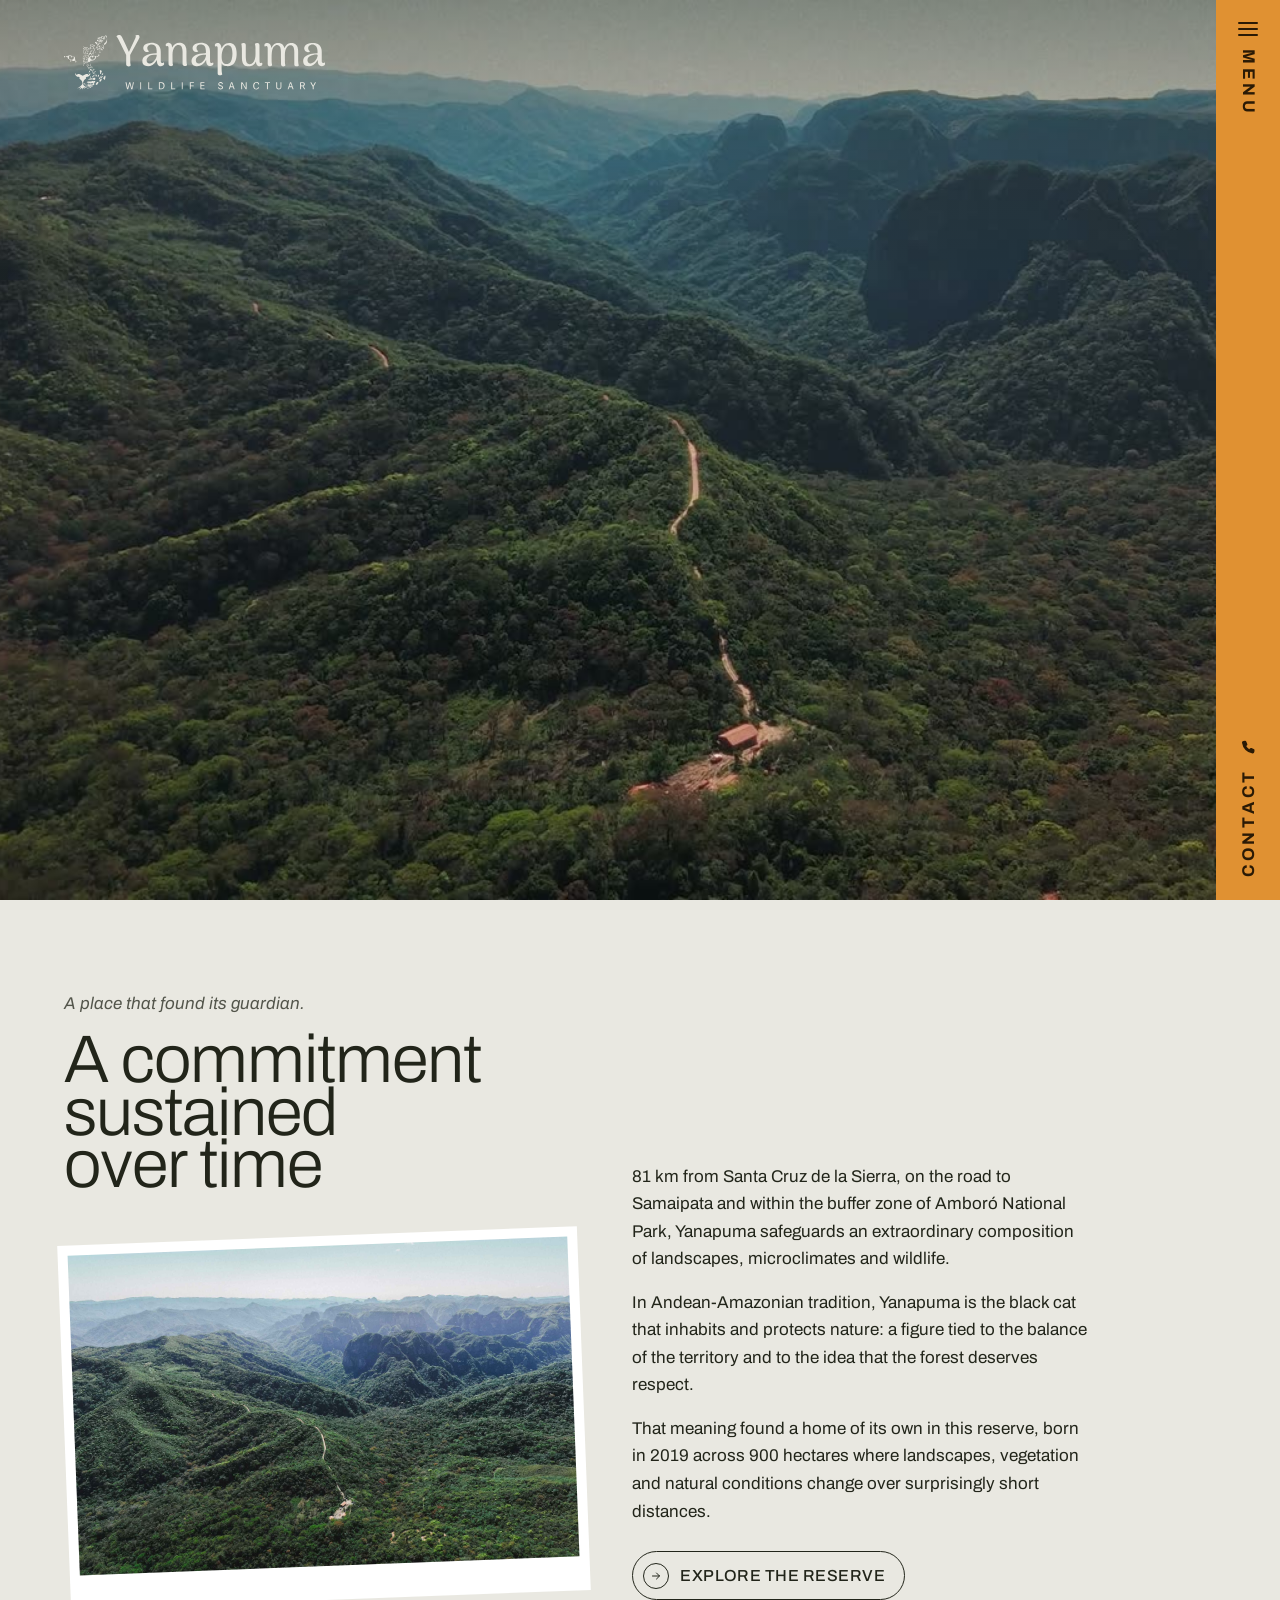
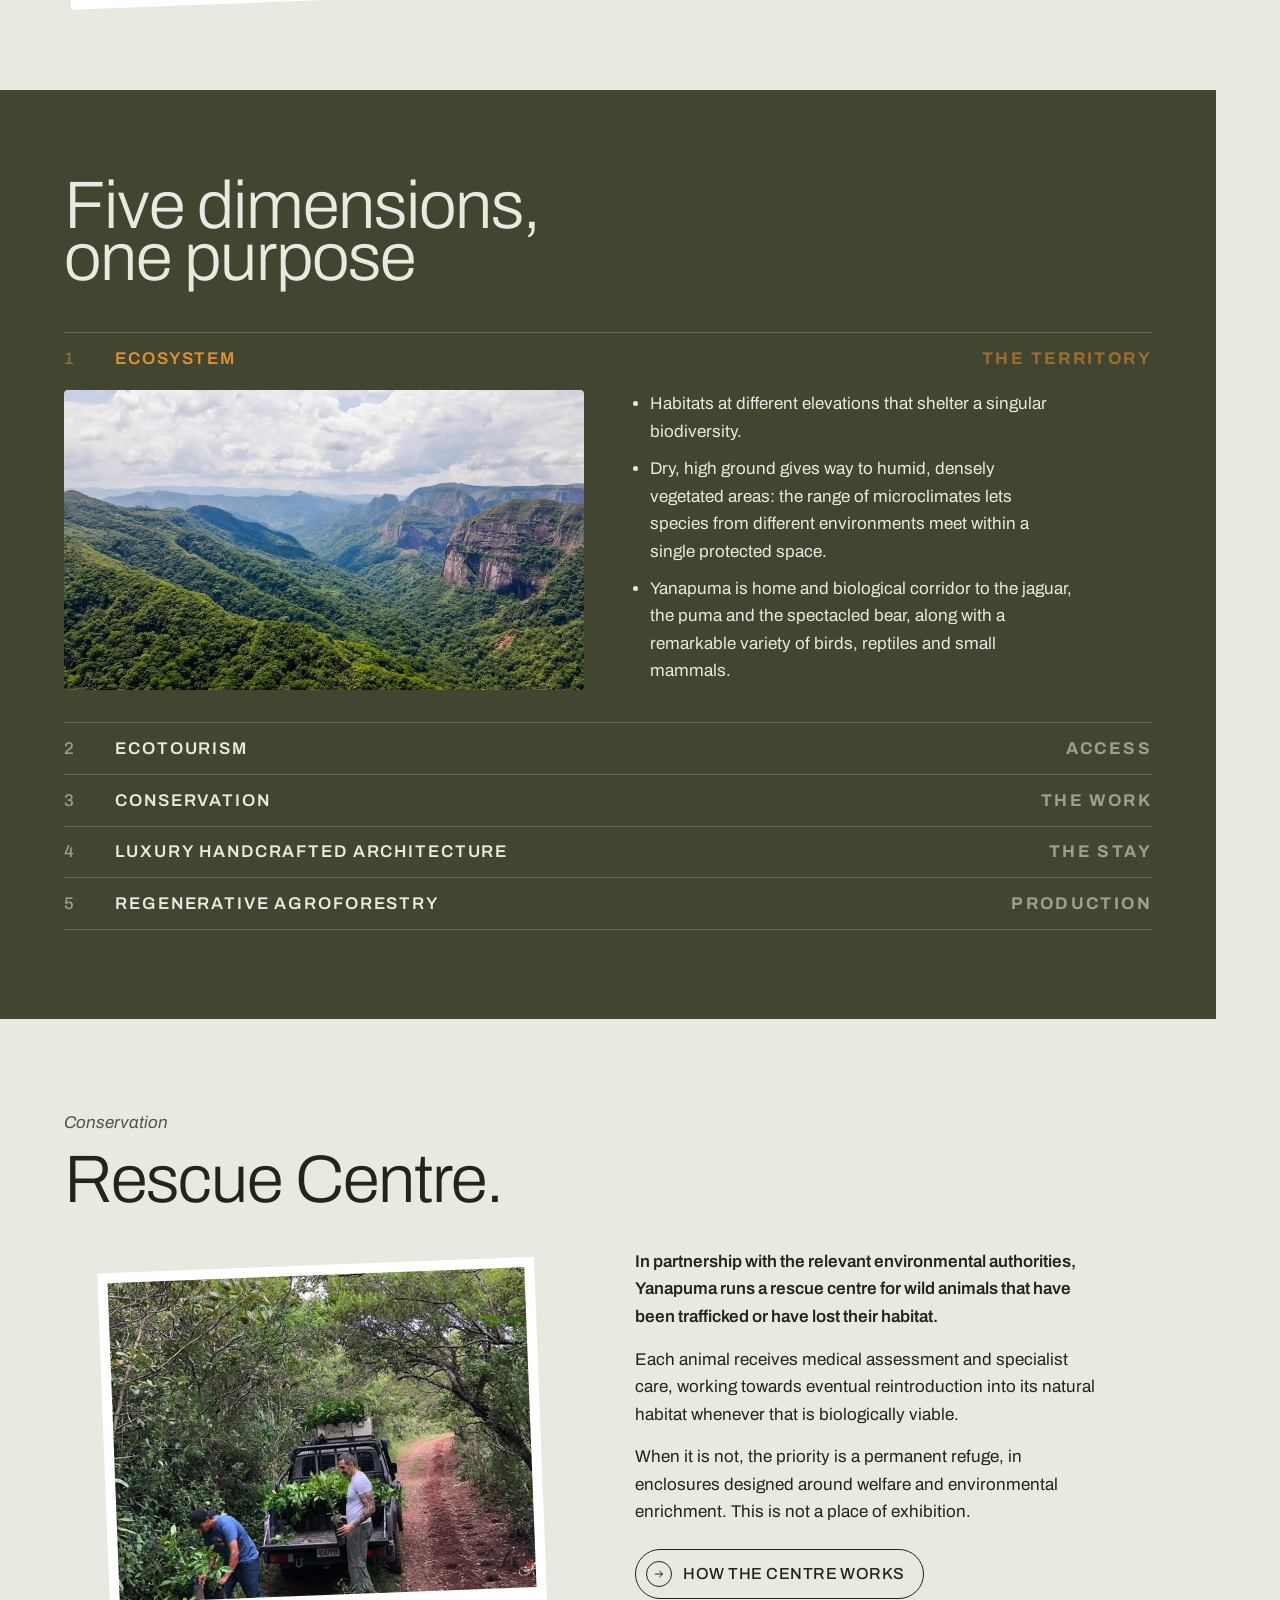
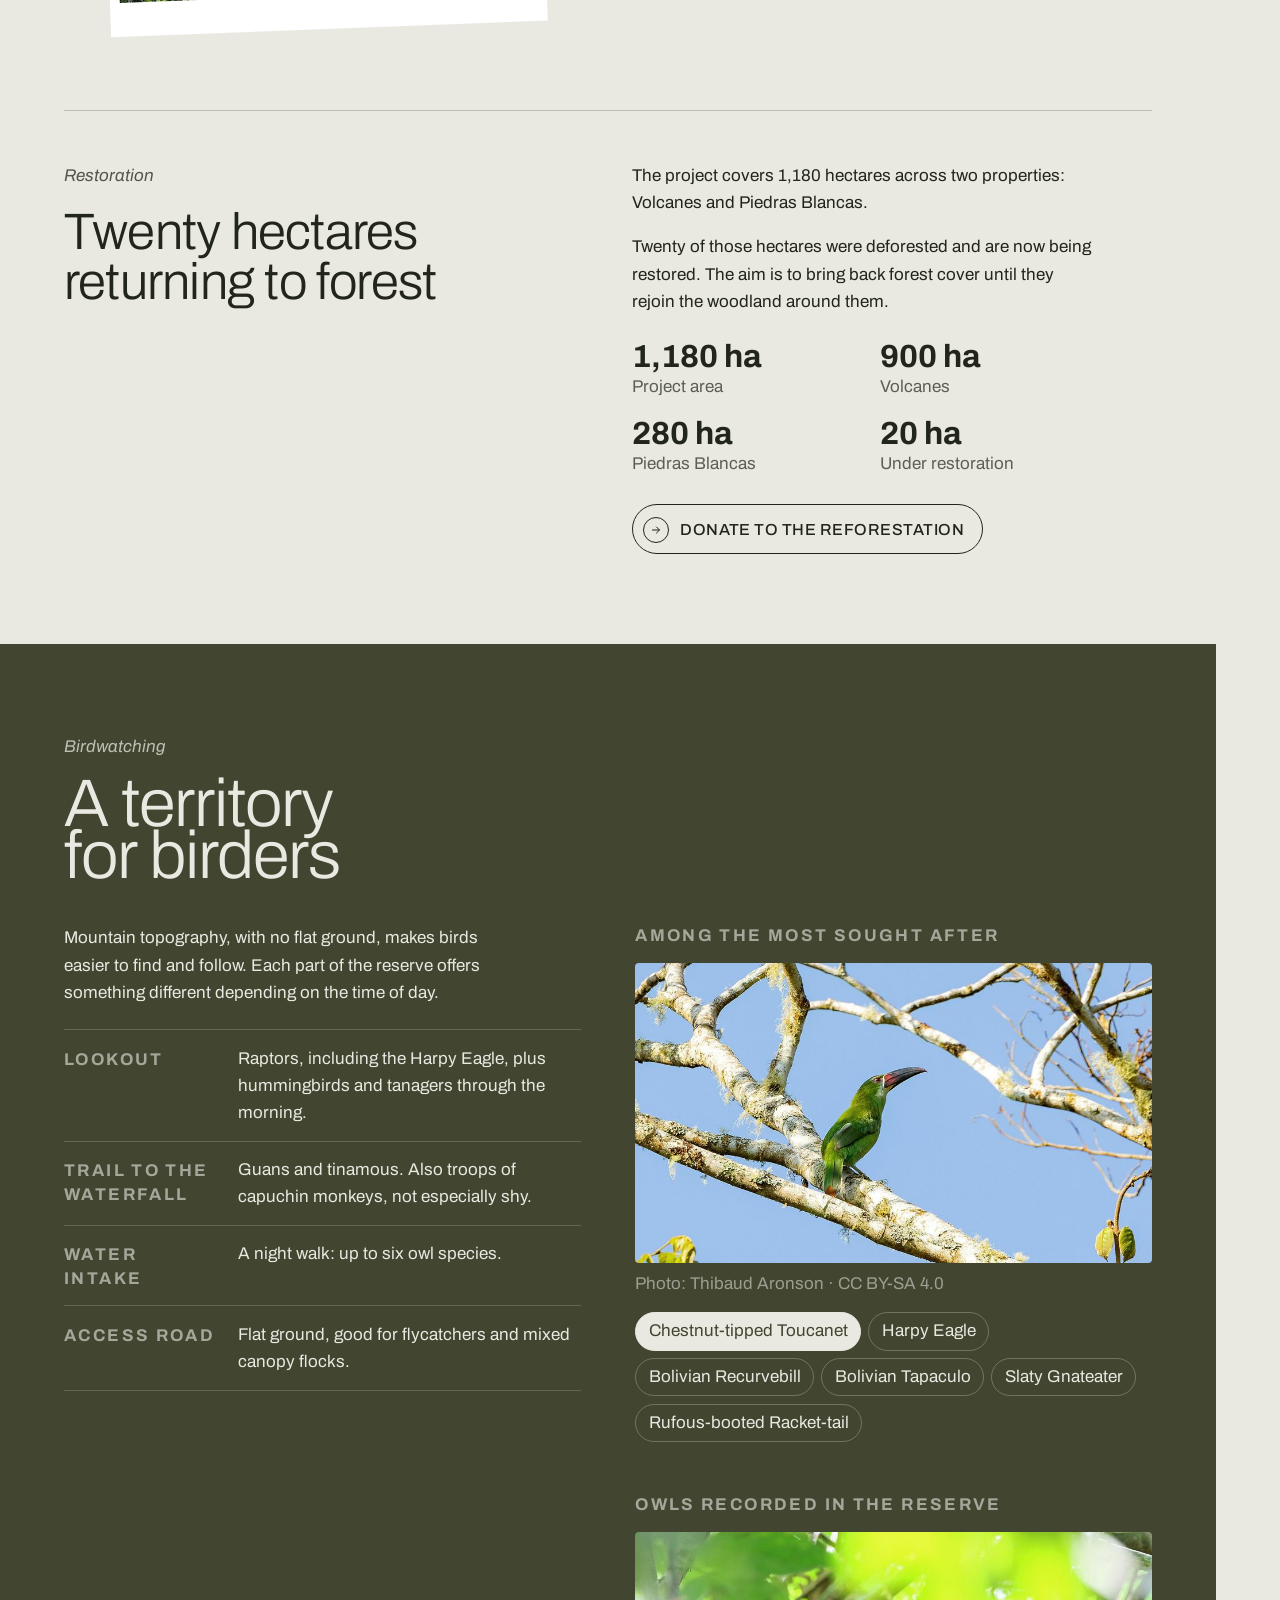
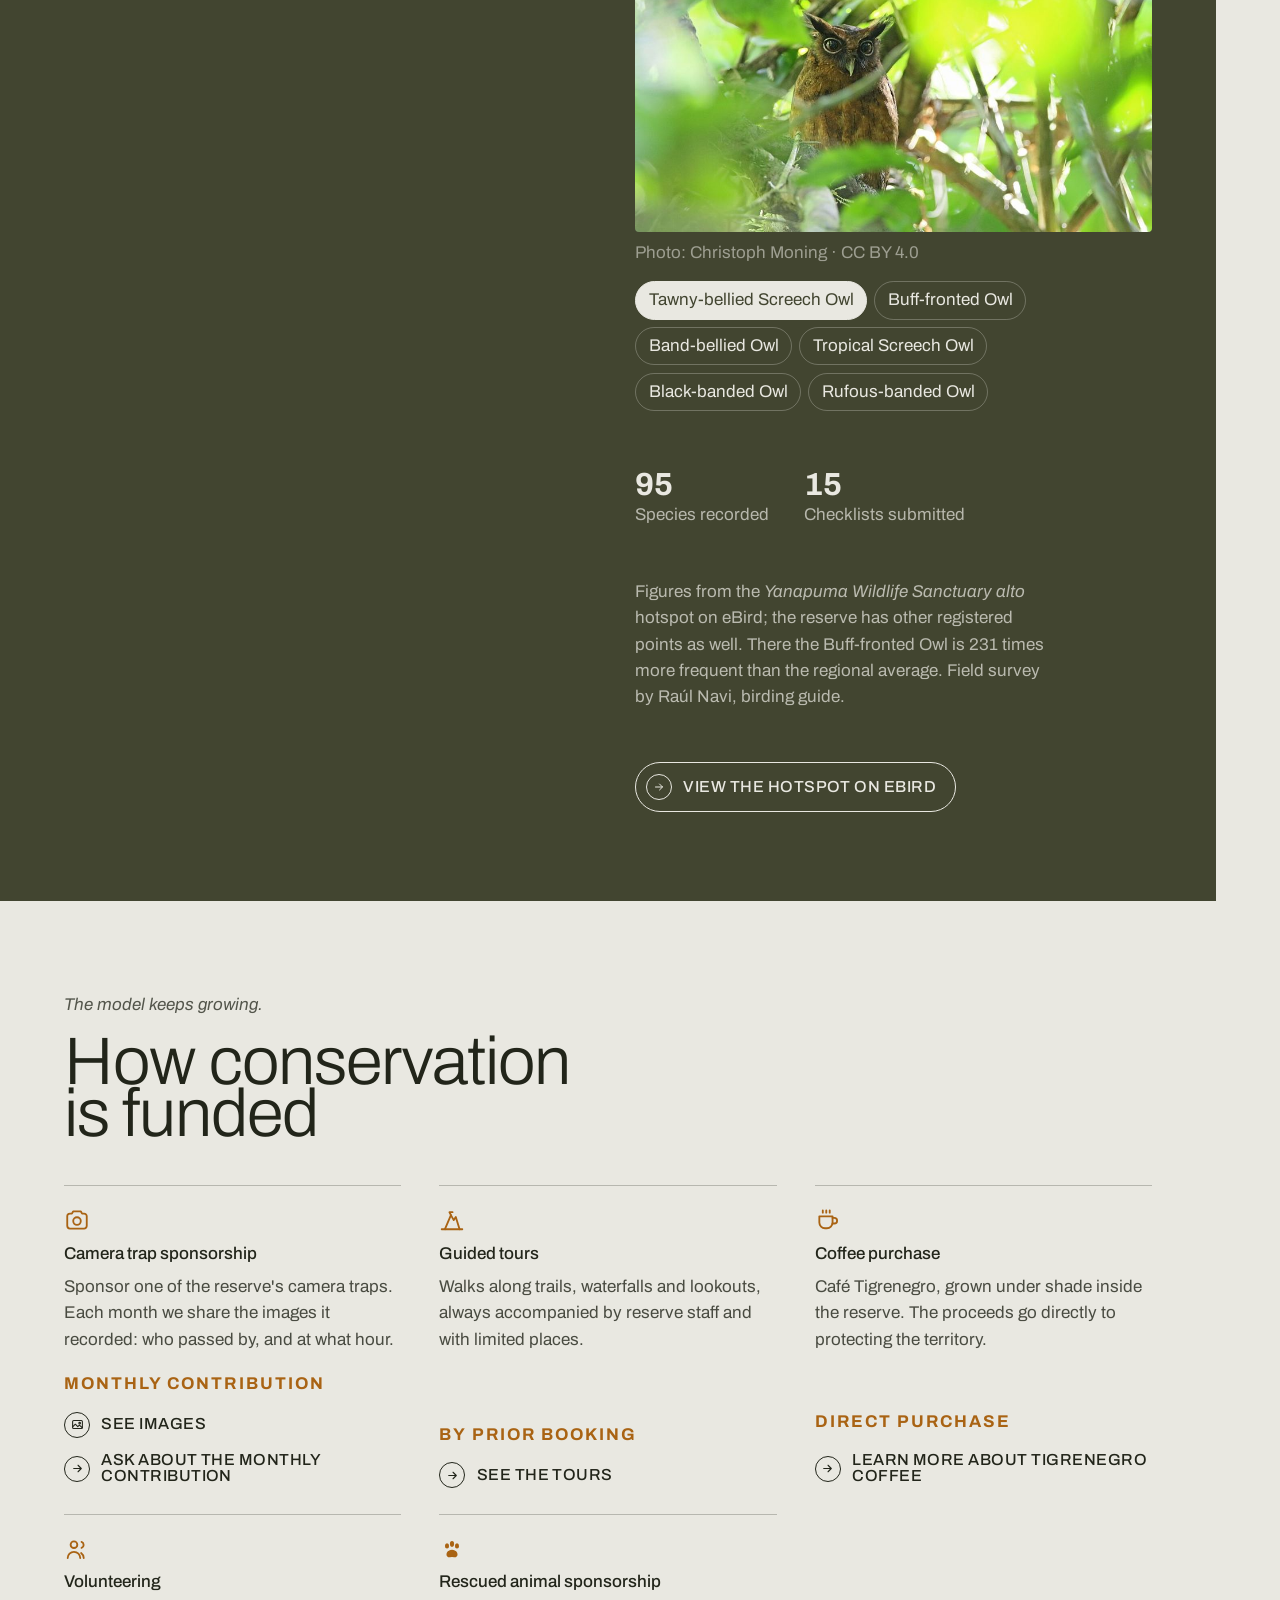
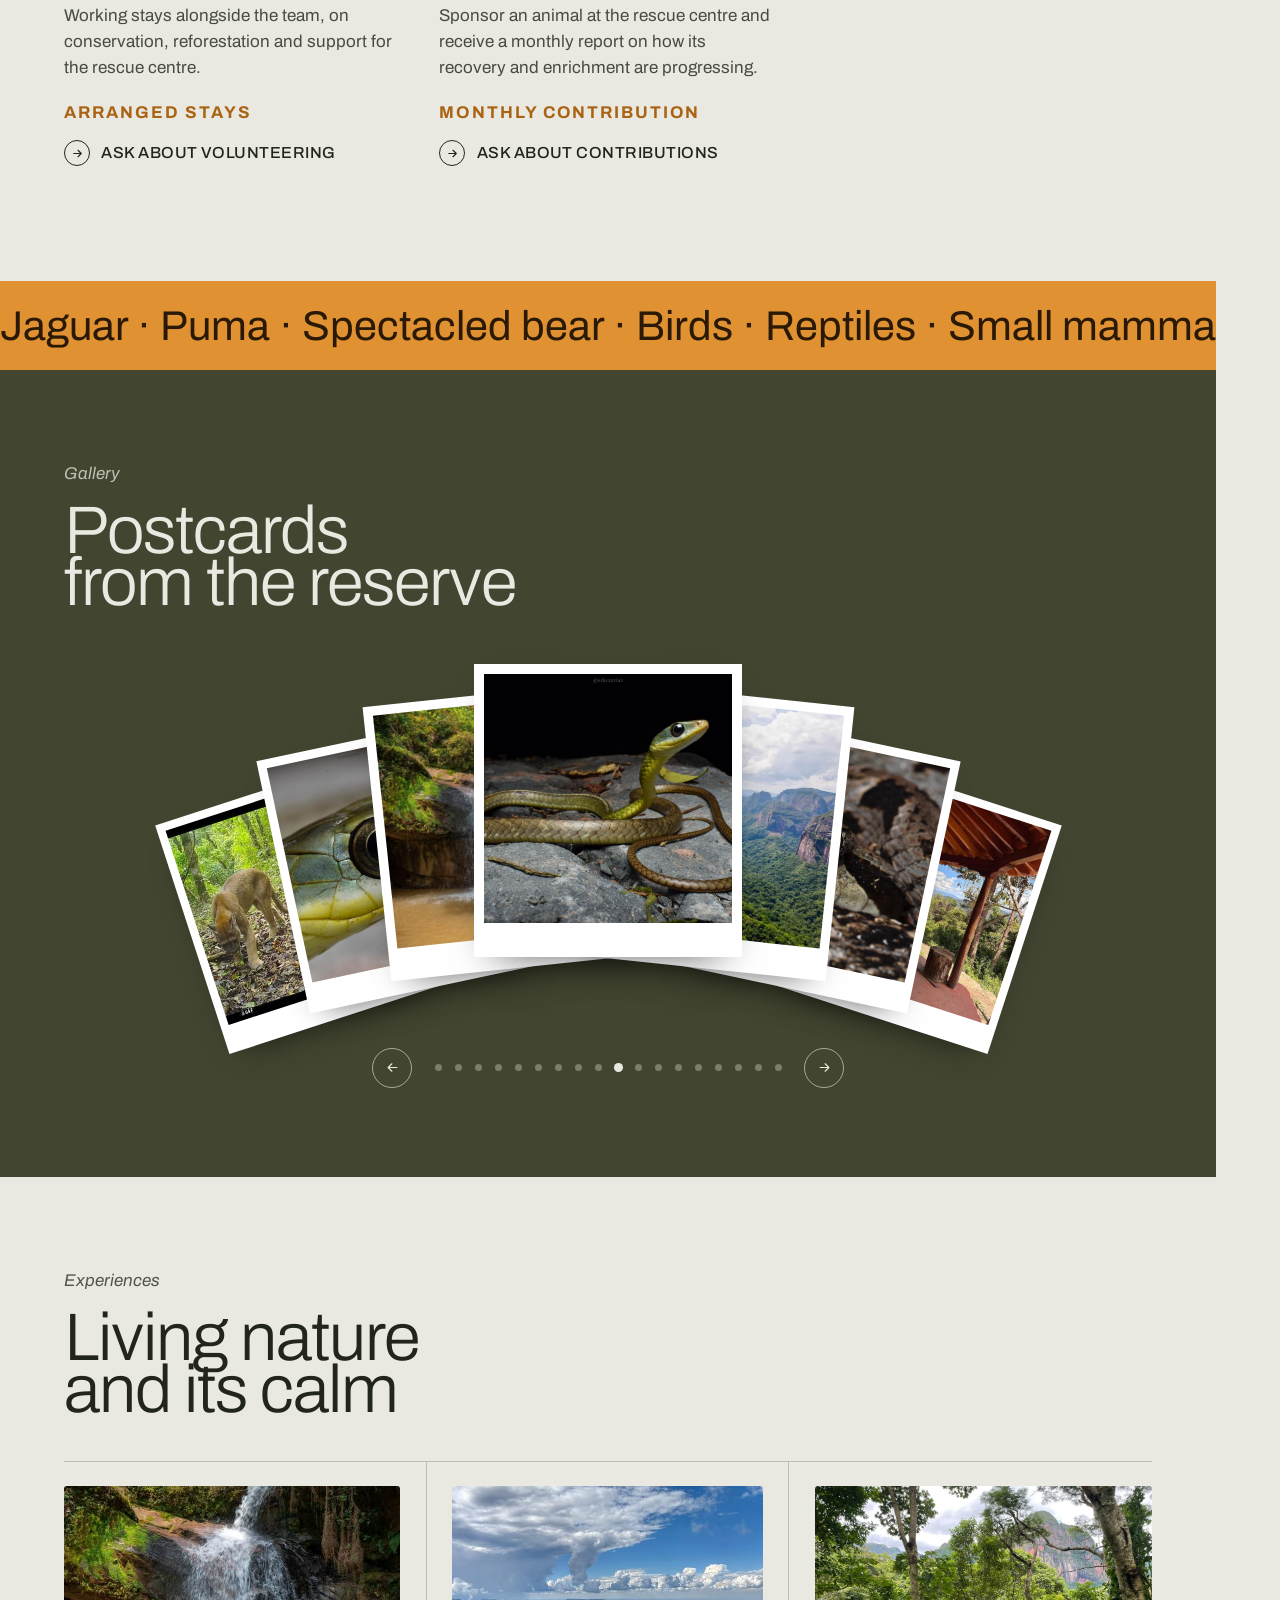
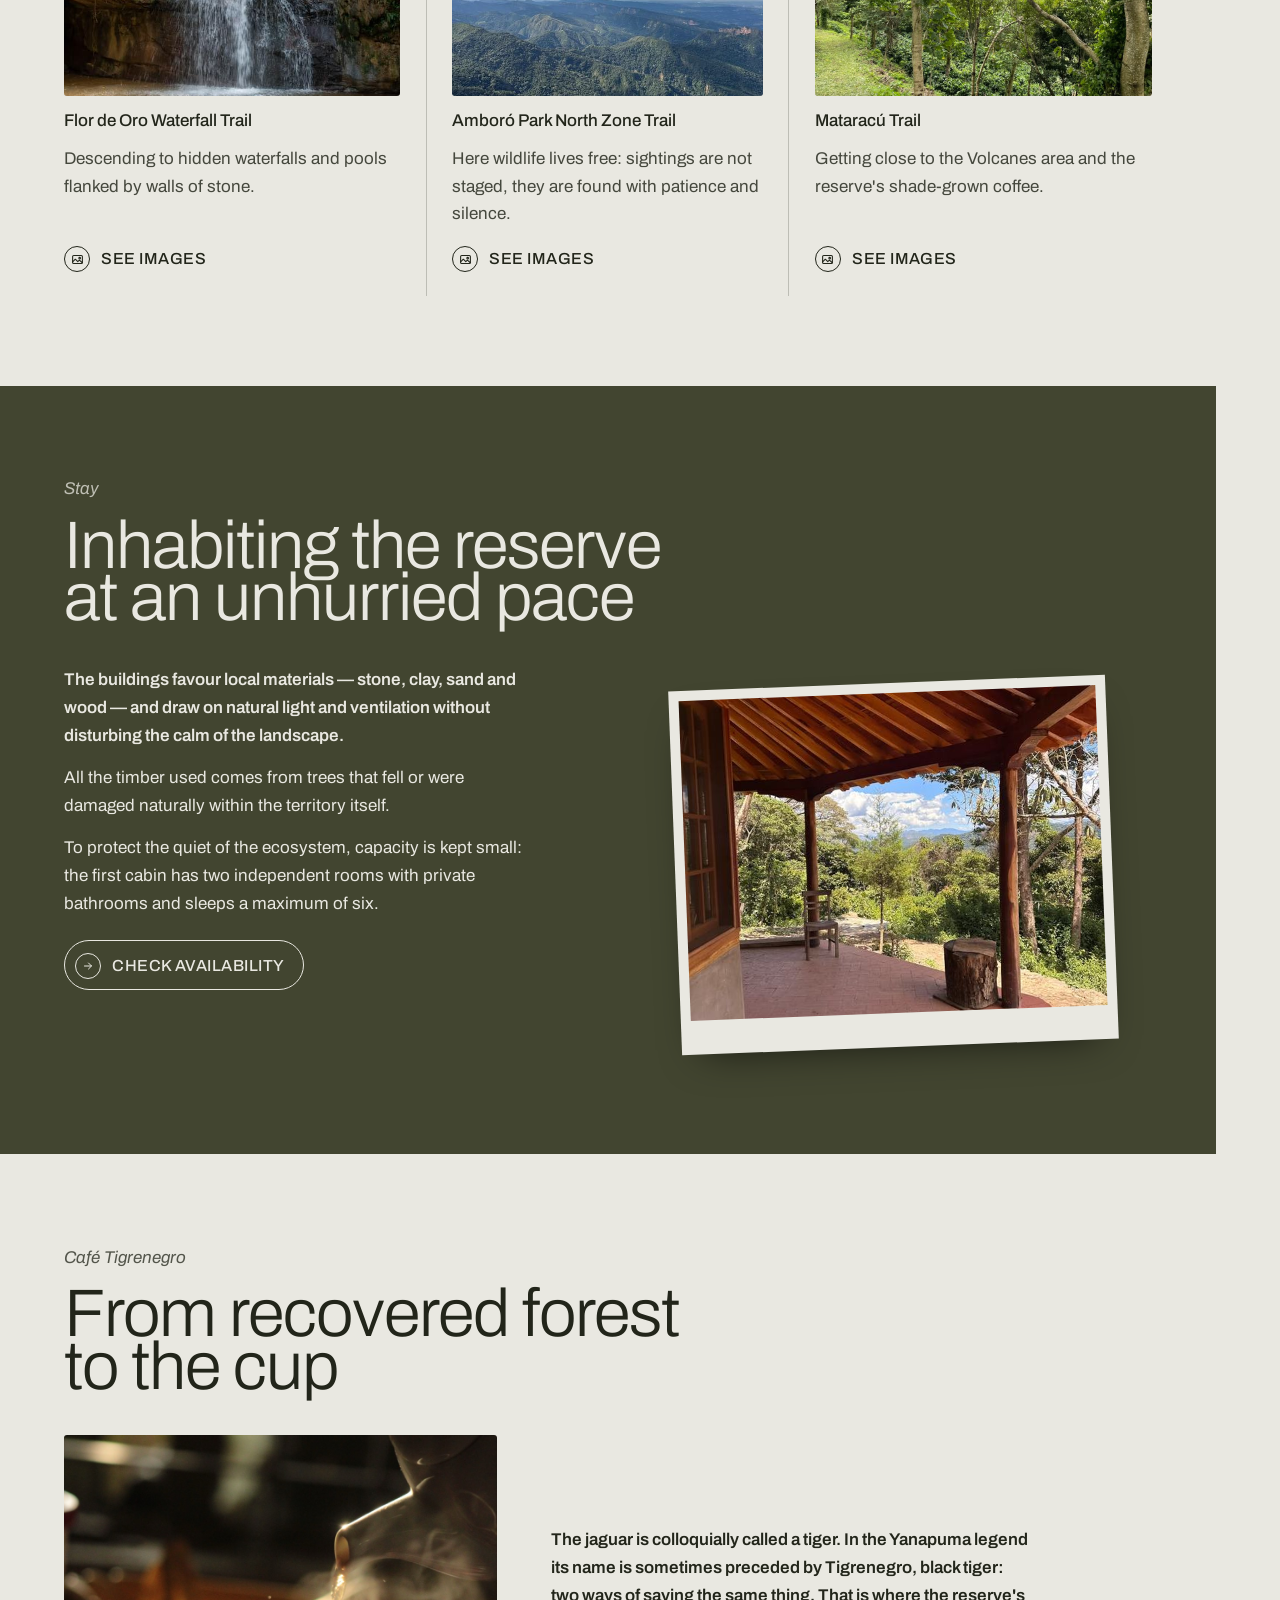
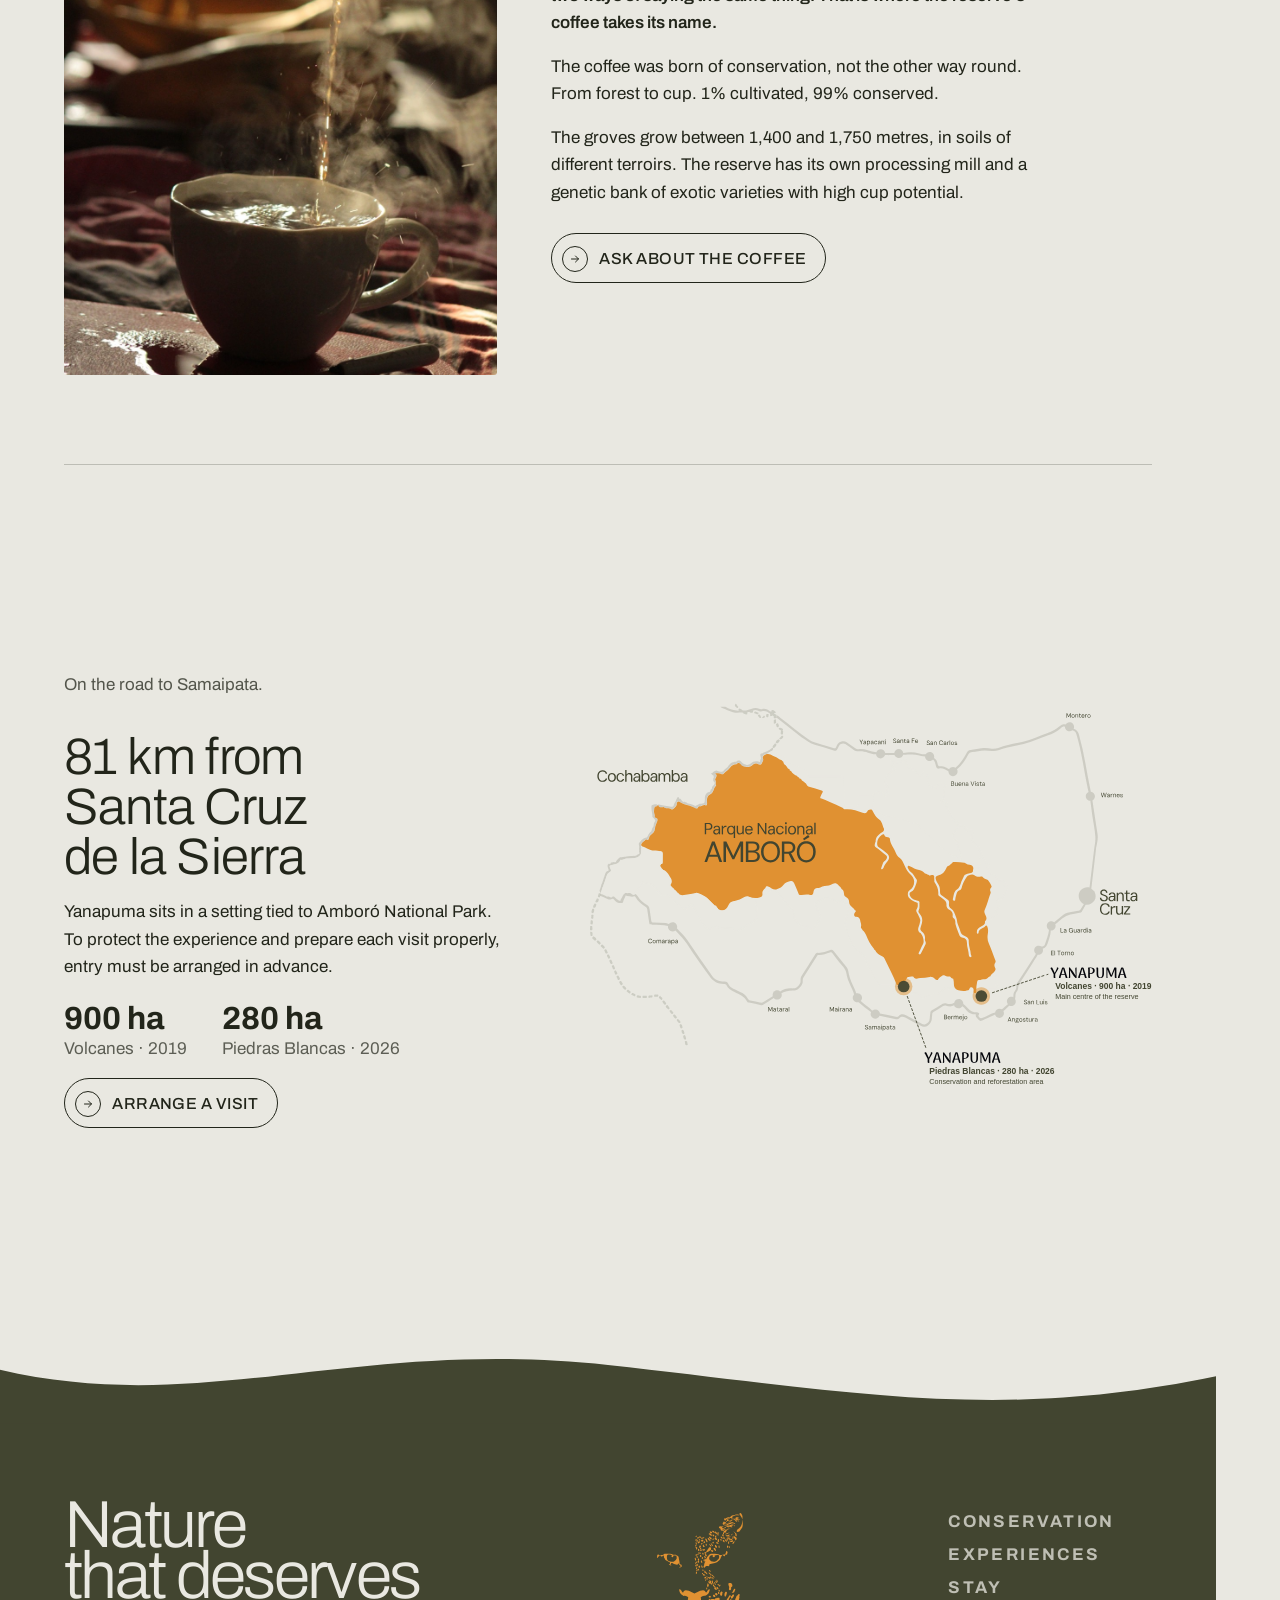
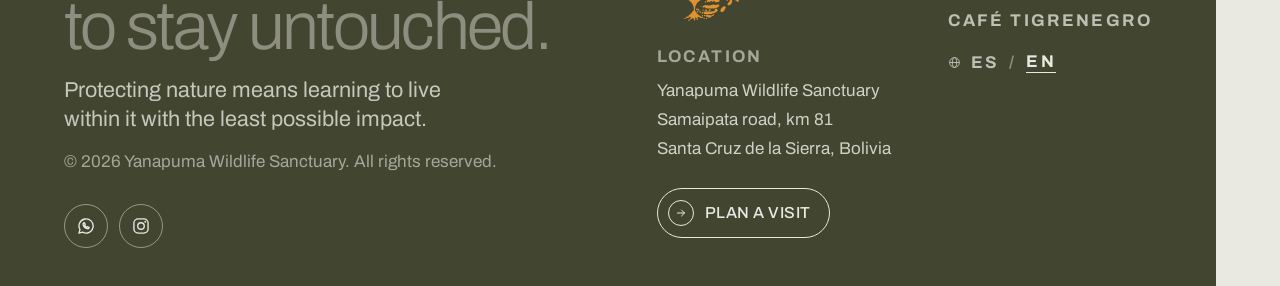
==== commit 718254d4: "Portada solo con video, nuevos textos y fauna en la galería de postales - Portada: se quitan el titu" ====
--- a/en/index.html
+++ b/en/index.html
@@ -19,7 +19,7 @@
 <link rel="alternate" hreflang="es" href="../">
 <link rel="alternate" hreflang="en" href="./">
 <link rel="alternate" hreflang="x-default" href="../">
-<link rel="stylesheet" href="../css/styles.css?v=31">
+<link rel="stylesheet" href="../css/styles.css?v=33">
 <script>try{if(localStorage.getItem("yanapuma.welcomed"))document.documentElement.classList.add("pl-seen")}catch(e){}</script>
 </head>
 <body>
@@ -63,10 +63,7 @@
          aria-label="A journey through the reserve: flying over the forested ranges, the coffee groves and the Yanapuma team"><source src="../assets/video/Yanapuma-Hero-3-web.mp4" type="video/mp4"></video>
   <div class="hero-in shell">
     <a class="brand" href="./" aria-label="Yanapuma Wildlife Sanctuary"><svg fill="currentColor" aria-hidden="true" focusable="false" xmlns="http://www.w3.org/2000/svg" xmlns:xlink="http://www.w3.org/1999/xlink" viewBox="0 0 420.4 87.6"> <g> <path d="M32,80.4C32,80.4,32.1,80.4,32,80.4l0.1,0.2c0,0.1,0,0.1,0.1,0.1c0.1,0.1,0.2,0.1,0.3,0.1s0.2,0,0.3-0.1 s0.1-0.1,0.2-0.2c0-0.1,0.1-0.1,0.1-0.2c0.1-0.1,0.1-0.2,0.1-0.4c0-0.1,0-0.1,0-0.2c0,0,0-0.1-0.1-0.1c0,0-0.1,0-0.1-0.1h-0.1h-0.1 c-0.1,0-0.1,0-0.1,0s-0.1,0-0.1,0.1l-0.1,0.1l0,0l0,0l0,0l0,0l0,0h-0.1c-0.1,0-0.1,0-0.2,0s-0.1,0-0.1,0.1L32,79.9 c0,0.1-0.1,0.2,0,0.3C31.9,80.3,32,80.4,32,80.4"/> <path d="M36.9,82.5c-0.1-0.1-0.2-0.1-0.3,0s-0.2,0.1-0.2,0.2v0.1c0,0,0,0,0,0.1h-0.1c0,0-0.1,0-0.1,0.1 s-0.1,0.1-0.1,0.2s0,0.2,0,0.4v0.1c0,0.1,0,0.1,0.1,0.2c0,0.1,0.1,0.1,0.1,0.1h0.1c0.1,0,0.2,0,0.3-0.1s0.2-0.3,0.3-0.5 c0-0.1,0-0.2,0.1-0.3c0-0.1,0-0.2,0-0.3C37.1,82.7,37,82.6,36.9,82.5"/> <path d="M39,82.7c-0.1-0.1-0.1-0.1-0.2-0.2c-0.1,0-0.1-0.1-0.2-0.1c-0.1,0-0.2,0-0.3,0s-0.1,0-0.2,0.1S38,82.6,38,82.6 l-0.1,0.1c0,0,0,0.1,0,0.2s0,0.2,0.1,0.2v0.1c0,0.1,0,0.2,0,0.2v0.1c0,0.1,0,0.1,0.1,0.1c0,0,0,0.1,0.1,0.1l0.1,0.1 c0.1,0,0.1,0,0.2,0c0.1,0,0.1,0,0.2,0c0.1,0,0.2-0.1,0.2-0.1c0.1-0.1,0.2-0.1,0.2-0.2s0.1-0.2,0.1-0.2c0-0.1,0-0.2,0-0.3 C39.2,82.8,39.1,82.8,39,82.7"/> <path d="M37.6,80.6c-0.1-0.2-0.2-0.3-0.3-0.3c-0.1-0.1-0.2-0.1-0.3-0.1s-0.2,0-0.3,0.1s-0.2,0.2-0.2,0.3l0,0 c-0.1,0-0.2,0-0.2,0c-0.1,0-0.2,0.2-0.2,0.2c0,0.1,0,0.3,0.1,0.4c0.2,0.2,0.4,0.3,0.6,0.3c0.1,0,0.3,0,0.4,0c0.1,0,0.2-0.1,0.3-0.2 C37.6,81.1,37.7,80.8,37.6,80.6"/> <path d="M34.4,80.8c0,0.1,0.1,0.1,0.1,0.2s0.1,0.1,0.2,0.1h0.1c0.1,0,0.1,0,0.2,0s0.1,0,0.1-0.1l0.1-0.1l0,0h0.1l0,0 c0.1,0,0.1-0.1,0.1-0.1c0.1-0.1,0.1-0.1,0.1-0.2s0-0.1,0-0.2v-0.1c0,0,0-0.1-0.1-0.1l-0.1-0.1l0,0L35.2,80h-0.1H35h-0.1h-0.1h-0.1 h-0.1c0,0-0.1,0-0.1,0.1l0,0l-0.1,0.1c0,0-0.1,0.1-0.1,0.2s-0.1,0.1-0.1,0.2s0,0.1,0,0.2s0,0.1,0,0.2 C34.3,80.6,34.3,80.7,34.4,80.8"/> <path d="M38.6,85.4c-0.1-0.1-0.2-0.1-0.3-0.1h-0.4c-0.1,0-0.1,0-0.2,0c0,0-0.1,0-0.1,0.1l-0.1,0.1c0,0,0,0.1,0,0.2v0.1 c0,0.1,0.1,0.1,0.1,0.2c0.1,0.1,0.2,0.1,0.3,0.1h0.4c0.1,0,0.1,0,0.2,0c0,0,0.1,0,0.1-0.1l0.1-0.1c0,0,0-0.1,0-0.2v-0.1 C38.6,85.5,38.6,85.4,38.6,85.4"/> <path d="M40.4,85.5C40.4,85.5,40.4,85.4,40.4,85.5l-0.2-0.2l-0.1-0.1c0,0,0,0-0.1,0c0,0-0.1,0-0.1-0.1 c-0.1,0-0.1,0-0.2,0l0,0h-0.1c-0.1,0-0.1,0-0.1,0.1l-0.1,0.1v0.1c0,0.1,0,0.1,0,0.2v0.1l0,0l0,0v0.1c0,0.1,0.1,0.1,0.1,0.2 s0.1,0,0.1,0.1c0.1,0,0.1,0.1,0.2,0.1s0.2,0,0.2,0s0.1,0,0.2-0.1l0.1-0.1l0.1-0.1C40.4,85.6,40.4,85.6,40.4,85.5L40.4,85.5"/> <path d="M45.5,82c-0.3,0.3-0.6,0.5-1,0.7c-0.1,0.1-0.2,0.1-0.4,0.2c0,0-0.1,0-0.1,0.1c-0.1,0-0.2,0.1-0.3,0.1 c-0.2,0-0.5,0.2-0.7,0.1c-0.1,0-0.1,0-0.1-0.1c-0.1-0.1-0.2-0.2-0.3-0.3c-0.2-0.1-0.5-0.1-0.7-0.1s-0.4,0.2-0.6,0.1 c-0.2,0-0.4-0.2-0.6-0.3c-0.2-0.1-0.4,0-0.5,0.1c-0.4,0-0.7,0.3-0.8,0.6c-0.1,0.4,0.2,0.8,0.6,1c0.2,0.1,0.3,0.1,0.5,0.1 s0.4-0.1,0.5,0s0.3,0.2,0.5,0.3c0.2,0.1,0.4,0.2,0.6,0.2c0.4,0,0.8-0.1,1.2-0.3c0.3-0.2,0.6-0.6,0.9-0.8c0.1,0,0.1-0.1,0.2-0.1 c0.1-0.1,0.2-0.1,0.4-0.2s0.2-0.1,0.4-0.2c0.4-0.2,0.8-0.4,1-0.8C46.3,82.1,45.8,81.7,45.5,82"/> <path d="M37.8,85.1c-0.3-0.3-2.8-1.5-2.8-1.5s-1.3-0.9-2.1-1.5c-0.7-0.5-2.2-3-2.2-3v-1.4l0,0v-0.4l0,0 c0,0,0-1.1,0.6-2.5c0.6-1.3,1.7-3.1,4.2-4.6l0,0l-0.3-1.9c0.2-0.2,1.7-1.5,3.6-1.1l0,0l0,0c0.1-0.1,2.2-1.3,2.7-2.2 c0.5-0.8,1-2,1-3.1v-0.1h-0.1c0,0-1.2,0.1-1.6,1c-0.4,0.8-1.1,1.6-1.1,1.6s0,0.2-0.2,0.2c-0.1,0-0.2-0.2-0.3-0.4c0,0,0-0.1-0.1-0.1 c-0.3-0.7-0.9-2.2-4.4-0.9l-4.6,2.3l-4.6-2.2c-3.5-1.2-4.1,0.2-4.4,0.9c0,0,0,0.1-0.1,0.1c-0.1,0.2-0.2,0.3-0.3,0.4c0,0,0,0-0.1,0 c0.1-0.1,0.1-0.1,0.1-0.1S20,63.8,19.6,63c-0.5-0.9-1.6-1-1.6-1h-0.1v0.1c0,1,0.5,2.2,1,3.1s2.6,2.1,2.7,2.2l0,0l0,0 c1.9-0.3,3.4,0.9,3.6,1.1l-0.3,1.9l0,0c4.8,2.7,4.8,7,4.8,7.1v0.4l0,0l0,0v0.9c0,0-2.2,3-3.7,4l-0.9,0.6c0,0,0.4,0.8,0,0.8 S24.3,84,24.3,84h-0.6l-0.3,0.8c0,0-0.2,0.7-0.6,0.2l-0.9,0.2l-0.2,0.4c0,0-0.6,0.2-0.3,0.2c0.3,0.1,1,0.2,1.4-0.1 c0.4-0.2,0.3-0.7,1.2-0.6c0.8,0.1,0.8,0.2,1.2,0.1c0.3-0.2,1.3-1.1,1.3-1.1s1.1,0.1,0.7,1c-0.4,0.9-1,1.2-1,1.2S25,87,25,87.4 s0.3,0.2,0.7,0s0.4-0.3,0.7-0.6s0.8-0.4,0.8-0.4s0.9-0.6,1.3-0.9c0.6-0.6,0.7,0,0.7,0l0.8,1.6c0,0,0.2,0.5,0.5,0.5s0-3.2,0.4-3 s0.7,0.6,0.7,0.6l0.4,0.6c0,0,0.1,0.3,0.2,0.6c0.2,0.2,0.5,0.7,0.7,0.7s-0.1-0.6-0.1-0.9s-0.1-0.7-0.2-1.2 c-0.2-0.5,0.4-0.8,0.4-0.8l1.9,0.8C34.9,84.8,38.1,85.4,37.8,85.1"/> <path d="M39.6,71.7L39.6,71.7c-0.1-0.1-0.2-0.1-0.2-0.2s-0.1,0-0.2,0l0,0h-0.1l0,0c-0.1,0-0.2,0.1-0.2,0.2l-0.1,0.1 c0,0,0,0.1-0.1,0.2c0,0.1,0,0.1,0,0.2l0,0v0.1l0,0c0,0,0,0.1,0.1,0.1l0.1,0.1l0.1,0.1c0,0,0,0,0.1,0c0,0,0,0,0.1,0s0.1,0,0.2,0h0.1 l0,0h0.1c0,0,0,0,0.1,0c0,0,0,0,0.1,0c0,0,0.1,0,0.1-0.1s0.1-0.1,0.1-0.1s0-0.1,0.1-0.1l0,0v-0.1l0,0c0-0.1,0-0.2-0.1-0.2 C39.7,71.8,39.7,71.8,39.6,71.7C39.7,71.7,39.6,71.7,39.6,71.7"/> <path d="M50,68.8c-0.3-0.2-0.7-0.2-1,0.1c0,0,0,0-0.1,0.1c-0.1,0-0.1,0-0.1,0c-0.2-0.1-0.4-0.1-0.7,0 c-0.2,0.1-0.2,0.2-0.3,0.3c0,0,0,0,0,0.1h-0.1c-0.5-0.2-0.9,0.2-1.2,0.5c-0.1,0.2-0.3,0.3-0.4,0.5c-0.1-0.2-0.2-0.4-0.4-0.5 c-0.3-0.1-0.6-0.1-0.9-0.1c-0.1,0-0.2,0-0.2,0h-0.1l0,0l0,0c-0.2-0.1-0.4-0.1-0.6,0.1c-0.1,0.1-0.1,0.2-0.2,0.3 c-0.2,0-0.3,0.1-0.5,0.2c0-0.1-0.1-0.1-0.1-0.2c-0.2-0.3-0.7-0.5-1.1-0.3c-0.1,0.1-0.2,0.2-0.2,0.2s0,0.1-0.1,0.1l0,0 c0,0,0,0-0.1,0.1l0,0c0,0-0.1,0-0.1,0.1l0,0c-0.1,0.1-0.3,0.1-0.4,0.1H41h-0.1c-0.1,0-0.2,0-0.2,0c-0.2,0-0.3,0.1-0.3,0.2 c-0.1,0-0.2,0.1-0.2,0.2c-0.1,0.2,0,0.4,0.1,0.5l0,0c0,0,0,0,0.1,0.1c0,0,0,0,0.1,0.1l0,0l0,0l0,0c-0.1,0.2,0,0.4,0.1,0.5 c0.2,0.1,0.3,0.1,0.5,0l0.4-0.3c0.3,0,0.5,0.1,0.8,0.3c0.2,0.2,0.6-0.1,0.6-0.3l0,0l0,0v-0.1c0,0,0,0,0-0.1l0,0l0,0l0,0H43l0,0l0,0 l0,0l0,0c0.2,0,0.3-0.1,0.4-0.3v-0.1c0.2,0.1,0.4,0.2,0.6,0.2c0.1,0,0.2,0,0.2,0v0.1c0,0.2,0.1,0.4,0.2,0.5c0.3,0.1,0.7,0,0.9-0.2 c0.1-0.1,0.1-0.1,0.2-0.2c0,0,0,0,0-0.1h0.1c0.1,0,0.2-0.1,0.2-0.1c0.1-0.1,0.2-0.1,0.2-0.2c0.1,0.2,0.2,0.2,0.3,0.2l0,0 c0,0.3,0.1,0.7,0.5,0.8c0.2,0.1,0.6,0.1,0.8,0c0.6,0.3,1.4,0.1,2-0.2c0.3-0.2,0.8-0.5,0.8-0.9c0-0.1,0-0.2-0.1-0.3c0,0,0,0,0-0.1 v-0.1c0.1-0.2,0.1-0.4,0.1-0.7C50.6,69.5,50.4,69.1,50,68.8 M40.3,71.7L40.3,71.7L40.3,71.7 M41.4,70.5L41.4,70.5L41.4,70.5"/> <path d="M48.9,74.2c-0.5,0.1-1.1,0.2-1.6,0.3c-0.1,0-0.2,0.1-0.4,0.1h-0.1l0,0c-0.2-0.2-0.4-0.3-0.7-0.4 c-0.5-0.2-1-0.1-1.4,0.1c-0.6,0.2-1.1,0.4-1.7,0.5c-0.6,0.1-1.2,0.2-1.7,0.2c-0.6,0-1.1-0.3-1.7-0.3c-0.6,0-1.2,0.2-1.7,0.4 c-0.1,0-0.2,0.1-0.2,0.2c-0.3,0-0.6,0.2-0.8,0.4c-0.2,0.3-0.1,0.8,0.2,1.1c0.2,0.1,0.4,0.1,0.6,0c0.2-0.1,0.3-0.2,0.5-0.2 s0.4,0.1,0.6,0.2c0.2,0.1,0.4,0.2,0.7,0.3c1,0.4,2,0.6,3.1,0.6s2.1,0,3.2-0.1c1-0.1,2.1-0.4,3-0.8c0.7-0.3,2.1-1,1.5-2 C49.9,74.1,49.4,74.2,48.9,74.2"/> <path d="M32.4,78.7L32.4,78.7L32.4,78.7c0.2,0,0.2,0,0.2,0c0.1,0,0.2-0.1,0.2-0.2c0,0,0.1-0.1,0.1-0.2s0-0.1,0-0.2 s0-0.2-0.1-0.3c0,0,0,0,0-0.1l-0.1-0.1c-0.1-0.1-0.2-0.1-0.3-0.2c-0.2-0.1-0.4,0-0.6,0.1c-0.1,0.1-0.2,0.1-0.2,0.2 s-0.1,0.1-0.1,0.2s-0.1,0.1-0.1,0.2s0,0.2,0,0.3c0,0.1,0.1,0.2,0.2,0.2c0.1,0,0.1,0,0.2,0c0.1,0.1,0.2,0.2,0.3,0.2 C32.2,78.7,32.3,78.7,32.4,78.7"/> <path d="M48.1,77.5c-0.4-0.1-0.8,0-1.1,0.3s-0.4,0.7-0.6,1.1c-0.1,0.4-0.3,0.6-0.7,0.7c-0.5,0.1-0.9,0.1-1.4,0.1 c-0.6,0-1.1,0.1-1.6,0.1c-0.3,0-0.6,0-0.9,0.1c0,0,0,0-0.1,0l0,0l-0.1-0.1c-0.1-0.1-0.2-0.2-0.3-0.2c-0.2-0.1-0.4,0-0.7,0.1 c-0.1,0-0.2,0.1-0.2,0.1l0,0l-0.1-0.1c-0.2-0.2-0.5-0.2-0.7,0c-0.2,0.1-0.2,0.2-0.4,0.2s-0.4-0.1-0.6-0.1c-0.3,0-0.5,0-0.7,0.2 c-0.2,0.1-0.1,0.4,0,0.5l0,0c0,0.2-0.1,0.4-0.1,0.6c0,0.1,0,0.3,0.1,0.4c0.3,0.3,0.9,0.4,1.2,0.1c0,0,0,0,0.1,0 c0.1,0.2,0.2,0.3,0.4,0.5c0.4,0.2,0.9,0.2,1.3,0c0.2-0.1,0.4-0.2,0.6-0.2c0.2-0.1,0.4,0,0.7,0c0.5,0.1,0.9,0.2,1.4,0 c0.2-0.1,0.4-0.2,0.7-0.3c0.2-0.1,0.5-0.2,0.7-0.2c0.5-0.1,1-0.2,1.4-0.4c0.4-0.2,0.9-0.4,1.3-0.6c0.7-0.4,1.4-1.1,1.1-2 C48.7,78,48.4,77.7,48.1,77.5 M39.2,81.5L39.2,81.5 M40.5,79.9L40.5,79.9C40.4,80,40.5,79.9,40.5,79.9"/> <path d="M34,79.7c0.1,0,0.2-0.1,0.3-0.2c0.2-0.3,0.1-0.8-0.2-1H34c-0.1-0.2-0.1-0.3-0.1-0.5c0,0,0,0,0,0.1 c0-0.1,0-0.2-0.1-0.2c-0.1-0.1-0.2-0.1-0.3-0.1s-0.2,0-0.3,0.1s-0.1,0.2-0.1,0.3c0.1,0.5,0.2,1.1,0.6,1.5 C33.7,79.6,33.8,79.7,34,79.7"/> <path d="M37.4,78.5C37.4,78.4,37.4,78.4,37.4,78.5l-0.2-0.2h-0.1c-0.1,0-0.1,0-0.2,0c-0.1,0-0.2,0.1-0.2,0.2 c0,0,0,0.1,0,0.2c0,0.2,0.1,0.3,0.1,0.5c0,0.1,0,0.1,0.1,0.1l0.1,0.1h0.1c0.1,0,0.1,0,0.2,0c0.1,0,0.2-0.1,0.2-0.2 c0.1-0.1,0.1-0.2,0-0.3C37.5,78.8,37.4,78.6,37.4,78.5"/> <path d="M38.7,79c0.2,0.2,0.4,0.4,0.7,0.5s0.6,0,0.8-0.2c0.1-0.1,0.2-0.1,0.2-0.2V79c0-0.1,0-0.1-0.1-0.2 s-0.1-0.2-0.2-0.3c-0.1-0.1-0.2-0.2-0.3-0.2c-0.2-0.1-0.3-0.1-0.4-0.1c-0.1,0-0.2,0-0.4,0c-0.1,0-0.2,0.1-0.2,0.2s-0.1,0.2,0,0.2 v0.1C38.7,78.8,38.7,78.9,38.7,79"/> <path d="M42,79.4c0.1,0.1,0.2,0.1,0.3,0.1c0.6-0.1,1-0.7,1-1.2c0-0.1,0-0.2-0.1-0.3c-0.1-0.1-0.2-0.1-0.3-0.1 s-0.2,0-0.3,0.1s-0.1,0.2-0.1,0.3v0.1v0.1c0,0,0-0.1-0.1-0.1c-0.1-0.1-0.2-0.1-0.3-0.1s-0.2,0-0.3,0.1c0,0-0.1,0.1-0.1,0.2 c0,0.2,0,0.3,0,0.5C41.9,79.3,41.9,79.4,42,79.4"/> <path d="M35.5,75.5c-0.5,0-0.5,0.7,0,0.7S36,75.5,35.5,75.5"/> <path d="M54.8,75.8c-0.4-0.3-0.9-0.3-1.3,0s-0.7,0.6-1.1,1c-0.6,0.6-1.3,1.4-1.3,2.4c0,0.5,0.3,0.9,0.7,1.1 c0.4,0.1,0.8,0,1.2-0.1c0.9-0.3,1.5-1.2,1.5-2.1V78c0.1-0.1,0.2-0.2,0.3-0.3c0.2-0.2,0.4-0.4,0.5-0.6 C55.7,76.5,55.2,76.1,54.8,75.8"/> <path d="M58.9,70.3c-0.1,0.2-0.1,0.4-0.2,0.6s-0.1,0.4-0.2,0.7c-0.2,0.4-0.5,0.7-0.8,1s-0.7,0.6-0.8,1.1 c-0.1,0.5,0,1,0.5,1.2c0.4,0.2,0.8,0.1,1.1-0.2c0.3,0,0.7-0.2,0.9-0.4c0.4-0.3,0.6-0.7,0.7-1.1c0.1-0.2,0.1-0.4,0.2-0.6 s0.2-0.4,0.3-0.6c0.2-0.5,0-1-0.3-1.4C60,70.2,59.3,69.7,58.9,70.3"/> <path d="M66.2,65.6c-0.3,0-0.6,0.2-0.8,0.4c-0.2,0.2-0.2,0.5-0.3,0.7c-0.1,0.2-0.4,0.2-0.6,0.3c-0.3,0.2-0.4,0.7-0.5,1 c-0.1,0.3-0.3,0.7-0.4,1s-0.3,0.7-0.4,1c-0.2,0.7,0.5,1,1.1,1.1c0.1,0,0.1,0,0.2,0c0,0.4,0.1,0.9,0.6,1c0.7,0.1,1-0.6,1.1-1.2 c0.1-0.5-0.1-1.1,0.2-1.5c0.1-0.2,0.3-0.5,0.3-0.8c0-0.2,0-0.3-0.1-0.4c-0.1-0.2-0.1-0.1-0.1-0.3c0.1-0.3,0.2-0.7,0.2-1 c0-0.4,0-0.7,0-1.1C66.5,65.7,66.3,65.7,66.2,65.6"/> <path d="M61.2,66.2c-0.3,0.2-0.5,0.5-0.7,0.7c-0.1,0.1-0.2,0.2-0.2,0.3c-0.1,0-0.2,0-0.3,0.1c-0.4,0.4-0.5,1-0.3,1.5 c0.1,0.3,0.3,0.6,0.7,0.5c0.2-0.1,0.3-0.2,0.4-0.3c0.1-0.1,0.2-0.2,0.3-0.4c0.3-0.5,0.7-0.9,0.9-1.4c0.2-0.3,0.3-0.7,0.1-1 C61.8,66.1,61.4,66.1,61.2,66.2"/> <path d="M57.7,70.6c0.3-0.5,0.3-1.2,0.7-1.7c0.3-0.5,0.9-0.7,1.1-1.3c0.1-0.2,0.1-0.6-0.2-0.7 c-0.3-0.3-0.7-0.2-0.9,0.1c-0.3,0.3-0.5,0.7-0.7,1c0,0-0.1,0-0.1,0.1c-0.7,0.8-1.2,1.7-1.6,2.6c-0.1,0.2-0.1,0.4,0.1,0.5 C56.8,71.4,57.4,71.1,57.7,70.6"/> <path d="M56.1,65.6c0.1-0.1,0.1-0.2,0.2-0.3c0.1-0.2,0.2-0.5,0.1-0.8c-0.1-0.2-0.3-0.5-0.5-0.5 c-0.5-0.2-0.9,0.4-1.1,0.8s-0.3,0.9-0.4,1.4c0,0.5,0.1,1,0.2,1.5c0.1,0.1,0.1,0.2,0.2,0.2s0.3,0,0.4-0.1s0.2-0.2,0.2-0.4 c0.1,0,0.2-0.1,0.2-0.2c0.1-0.3,0.2-0.7,0.3-1C56.1,66,56.2,65.8,56.1,65.6"/> <path d="M51.3,66.9c0.3,0.2,0.6,0.3,0.9,0.1s0.5-0.5,0.4-0.8c0-0.1-0.1-0.1-0.1-0.2c0.1-0.2,0.1-0.4,0.2-0.6 c0.1-0.3,0.2-0.6,0.2-0.8c0-0.3-0.2-0.7-0.5-0.7c-0.2-0.1-0.6,0-0.8,0.1c-0.5,0.3-0.7,0.9-0.7,1.4C50.8,65.9,50.8,66.5,51.3,66.9" /> <path d="M47.6,66.7L47.6,66.7L47.6,66.7L47.6,66.7"/> <path d="M47.5,66.6L47.5,66.6C47.6,66.7,47.6,66.7,47.5,66.6C47.6,66.7,47.6,66.7,47.5,66.6L47.5,66.6 C47.6,66.7,47.6,66.7,47.5,66.6L47.5,66.6L47.5,66.6L47.5,66.6L47.5,66.6c0.1,0.3,0.3,0.4,0.5,0.3c0.1,0,0.2-0.1,0.2-0.2 c0.3-0.1,0.6-0.4,0.6-0.7c0-0.4-0.3-0.7-0.7-0.9c-0.3-0.2-0.6-0.2-0.9-0.1c-0.2,0.1-0.4,0.2-0.4,0.4c-0.1,0.2,0,0.4,0.1,0.6 s0.3,0.3,0.5,0.4C47.5,66.6,47.5,66.6,47.5,66.6C47.4,66.5,47.5,66.6,47.5,66.6"/> <path d="M46.2,68.2c0.2,0,0.5-0.1,0.7-0.3c0.2-0.2,0.3-0.4,0.3-0.6s-0.2-0.4-0.4-0.4l0,0c0-0.1-0.1-0.2-0.1-0.3 c-0.2-0.3-0.7-0.5-1.1-0.3c-0.2,0.1-0.3,0.4-0.4,0.6c0,0.2,0,0.4,0.1,0.6C45.4,67.9,45.8,68.2,46.2,68.2"/> <path d="M43.3,67.5c-0.1-0.3-0.4-0.5-0.7-0.5s-0.6,0.2-0.8,0.5c-0.1,0.1-0.1,0.3-0.1,0.5c0,0.2,0.1,0.4,0.3,0.5 c0.3,0.2,0.7,0.2,1.1,0.1c0.1,0,0.2-0.1,0.2-0.2c0.1-0.1,0.1-0.2,0-0.3l0,0V68C43.4,67.8,43.4,67.7,43.3,67.5"/> <path d="M49.4,65.6c0.1,0.1,0.3,0.2,0.5,0.1s0.3-0.2,0.3-0.3c0.1-0.2,0.1-0.3,0.1-0.5c0-0.1-0.1-0.2-0.1-0.3 c-0.1-0.2-0.2-0.3-0.3-0.5c-0.1-0.1-0.2-0.2-0.4-0.2c-0.1,0-0.1,0-0.2,0.1c-0.1,0-0.1,0.1-0.1,0.2c0,0.3,0,0.5,0.1,0.8l0,0 c0,0.1,0,0.1,0,0.2C49.3,65.4,49.4,65.5,49.4,65.6"/> <path d="M50.6,62.9L50.6,62.9c-0.1-0.1-0.1-0.1-0.2-0.1c0-0.1,0-0.1,0-0.2c0-0.1,0-0.1,0-0.2c0,0,0-0.1-0.1-0.1 c0,0-0.1,0-0.1-0.1h-0.1H50c-0.1,0-0.1,0-0.1,0s-0.1,0-0.1,0.1s-0.1,0.1-0.1,0.2c0,0.1,0,0.1-0.1,0.2c0,0.1,0,0.2,0,0.2 c0,0.1,0,0.2,0,0.2c0,0.1,0,0.2,0.1,0.2c0,0.1,0.1,0.1,0.2,0.2c0,0,0,0,0.1,0.1c0,0,0.1,0,0.1,0.1c0.1,0,0.1,0,0.2,0l0,0h0.1 c0.2-0.1,0.3-0.2,0.4-0.4c0-0.1,0-0.2,0-0.3C50.7,63,50.7,62.9,50.6,62.9"/> <path d="M49.2,62c0.1,0,0.2,0,0.3-0.1s0.1-0.2,0.1-0.3v-0.1l0,0c0-0.3-0.1-0.6-0.3-0.8s-0.4-0.4-0.7-0.6 c-0.1-0.1-0.3-0.1-0.4,0c-0.1,0.1-0.2,0.2-0.1,0.4c0.1,0.5,0.4,1,0.9,1.4C49,62,49,62,49.2,62"/> <path d="M47.7,60.8c-0.1-0.2-0.3-0.3-0.5-0.4c-0.2-0.1-0.6-0.3-0.8-0.1c-0.3,0.2-0.3,0.5-0.2,0.8 c0.1,0.2,0.2,0.4,0.2,0.6c0.2,0.3,0.6,0.6,1,0.8c0.3,0.1,0.6,0,0.8-0.2c0.1-0.2,0.1-0.5-0.1-0.7c-0.1-0.2-0.2-0.3-0.3-0.4 C47.8,60.9,47.7,60.8,47.7,60.8"/> <path d="M45.3,59.3c0.1,0.1,0.1,0.1,0.2,0.2c0.3,0.2,0.7,0.5,1,0.7c0.1,0,0.2,0.1,0.3,0c0.1,0,0.2-0.1,0.2-0.2 c0.1-0.2,0.1-0.4-0.1-0.5c-0.2-0.1-0.4-0.2-0.5-0.3v-0.1c-0.1-0.2-0.3-0.5-0.5-0.7c-0.1-0.1-0.1-0.1-0.2-0.1s-0.2,0-0.2,0 c-0.2,0.1-0.3,0.4-0.2,0.7C45.1,59.1,45.2,59.2,45.3,59.3"/> <path d="M40.5,51.7c0-0.1-0.1-0.1-0.2-0.2l0,0l-0.1-0.1h-0.1c-0.1,0-0.2,0-0.2,0.1c-0.1,0.1-0.1,0.1-0.1,0.2 c0,0.1,0,0.2,0.1,0.2c0.2,0.2,0.4,0.3,0.6,0.5l0.1,0.1h0.1c0.1,0,0.2,0,0.2-0.1c0.1-0.1,0.1-0.1,0.1-0.2c0-0.1,0-0.2-0.1-0.2 C40.8,51.9,40.6,51.8,40.5,51.7"/> <path d="M40.3,54.1c0.2,0,0.4-0.1,0.4-0.3c0.1,0,0.2,0,0.3,0s0.1-0.1,0.2-0.1s0.1-0.2,0-0.2c0-0.1-0.1-0.1-0.1-0.2 c-0.1,0-0.1,0-0.2,0l0,0c-0.1,0-0.2,0-0.3,0l0,0c-0.1-0.1-0.2-0.1-0.3-0.1s-0.1,0-0.2,0.1H40c-0.1,0-0.2,0-0.2,0.1 s-0.1,0.1-0.1,0.2c0,0.2,0,0.3,0.1,0.4C39.9,54,40.1,54.1,40.3,54.1"/> <path d="M41,60.2c0.1,0,0.2-0.1,0.3-0.2c0.2-0.5,0.4-1.1,0.6-1.6c0-0.1,0-0.2-0.1-0.3c0-0.1-0.1-0.2-0.2-0.2 c-0.1,0-0.2,0-0.3,0c0.2-0.2,0.1-0.6-0.3-0.6c-0.4,0-0.5,0.5-0.2,0.7c-0.2,0.1-0.3,0.2-0.4,0.4c-0.1,0.3,0,0.6,0.1,0.8l0.2,0.8 C40.7,60.1,40.8,60.2,41,60.2"/> <path d="M40.1,62.1c0.2,0.1,0.3-0.1,0.3-0.3s0-0.3,0-0.5c0-0.1,0-0.1,0-0.2c0-0.1-0.1-0.1-0.1-0.2 c0-0.1-0.1-0.2-0.1-0.2c-0.1-0.1-0.2-0.2-0.4-0.1c-0.1,0.1-0.2,0.2-0.1,0.4c0,0,0,0,0,0.1l0,0c0,0,0,0,0,0.1 c-0.1,0.1-0.1,0.2-0.1,0.4C39.7,61.8,39.9,62.1,40.1,62.1"/> <path d="M41.4,51.9c-0.1,0-0.2,0-0.2,0.1c-0.1,0.1-0.1,0.2-0.1,0.2c0.2,0.5,0.6,0.9,1.2,1.1l0,0 c0.1,0.1,0.1,0.1,0.2,0.1c0.2,0,0.3-0.1,0.3-0.3c0-0.3-0.2-0.7-0.4-0.9C42.1,52.1,41.8,51.9,41.4,51.9 M41.7,52.2L41.7,52.2 L41.7,52.2L41.7,52.2"/> <path d="M43.1,51.6c-0.1,0-0.2,0-0.3,0.1s-0.1,0.2,0,0.3c0.2,0.4,0.4,0.8,0.6,1.2c0.1,0.1,0.2,0.2,0.4,0.1 c0.1-0.1,0.2-0.2,0.1-0.3l0,0c0.2,0,0.2-0.2,0.2-0.3C44,52.1,43.6,51.7,43.1,51.6"/> <path d="M45,52.1c-0.1-0.1-0.2-0.1-0.3,0s-0.1,0.2-0.1,0.3c0.1,0.4,0.2,0.8,0.3,1.2c0,0.2,0.2,0.2,0.3,0.2 s0.2-0.1,0.2-0.2l0.1-0.1C45.7,53,45.4,52.4,45,52.1"/> <path d="M44.8,57.1c0.1,0.1,0.1,0.2,0.1,0.3c0,0.3,0.1,0.6,0.4,0.7c0.3,0.1,0.5-0.4,0.2-0.5l0,0l0,0c0,0,0,0,0-0.1 s0-0.2-0.1-0.3c-0.1-0.2-0.2-0.4-0.3-0.6c0.1,0,0.1-0.1,0.1-0.2c0-0.5-0.1-1-0.3-1.4c-0.1-0.2-0.4-0.2-0.5,0 c-0.3,0.6-0.2,1.3,0.2,1.8C44.6,56.9,44.7,56.9,44.8,57.1"/> <path d="M46.5,56.1c-0.1-0.1-0.3,0-0.4,0.1c-0.1,0.1-0.1,0.2,0,0.4l0,0c0,0,0,0,0,0.1c0,0,0,0.1,0.1,0.1l0,0l0,0v0.1 V57l0,0l0,0c0,0,0,0,0,0.1v0.1c0,0,0,0,0,0.1l0,0l0,0c0,0.1,0,0.2,0.1,0.3c0,0.2,0.1,0.4,0.3,0.5c0.2,0.2,0.4,0.2,0.7,0.2 c0.2,0,0.2-0.2,0.2-0.3c-0.1-0.2-0.2-0.2-0.3-0.2l0,0l0,0l0,0l0,0l0,0l0,0l0,0l0,0l0,0l0,0l0,0v-0.1c0,0,0-0.1,0-0.2l0,0v-0.1 c0-0.1,0-0.1,0-0.2C47,56.8,46.9,56.4,46.5,56.1"/> <path d="M49.7,58.9c0.1,0,0.1-0.1,0.2-0.1c0.1-0.1,0.1-0.2,0.1-0.3s0-0.2-0.1-0.3S49.7,58,49.7,58s-0.2-0.1-0.3-0.1 s-0.3,0-0.4,0.1l-0.1,0.1v0.1c0,0.1,0,0.2,0.1,0.2c0.2,0.1,0.3,0.2,0.5,0.3v0.1c0,0.1,0.1,0.1,0.1,0.2 C49.6,58.9,49.6,58.9,49.7,58.9"/> <path d="M51.1,58.3c-0.2-0.1-0.3-0.1-0.5,0s-0.3,0.2-0.4,0.3c-0.1,0.1-0.1,0.3-0.2,0.5c0,0.1,0,0.1,0,0.2l0,0 c-0.1,0.1-0.1,0.3,0,0.4c0.1,0.1,0.1,0.1,0.2,0.1h0.1c0.1,0,0.2,0,0.2-0.1c0.2-0.1,0.2-0.2,0.2-0.2l0,0c0.2-0.2,0.4-0.5,0.5-0.7 C51.3,58.5,51.2,58.3,51.1,58.3"/> <path d="M47,55.5L47,55.5L47,55.5L47,55.5L47,55.5"/> <path d="M48.2,55.8l-0.4-0.2c0-0.1-0.1-0.1-0.1-0.2C47.5,55.2,47.3,55,47,55c-0.2,0-0.3,0.2-0.3,0.3 c0,0.2,0.1,0.2,0.3,0.3c-0.1,0,0,0,0,0l0,0l0,0l0,0l0,0l0,0l0,0l0,0l0,0c0,0.1,0.1,0.1,0.1,0.2l0,0l0,0v0.1c0,0.1,0,0.1,0.1,0.2 c0,0.1,0.1,0.2,0.1,0.4c0.1,0.2,0.3,0.3,0.5,0.2s0.3-0.2,0.4-0.3c0.1,0,0.1-0.1,0.2-0.1c0,0,0,0,0.1,0s0.3-0.1,0.3-0.3 c0-0.1,0-0.2,0-0.2v-0.1c-0.1-0.4-0.2-0.9-0.4-1.3c0-0.1-0.2-0.2-0.3-0.1c-0.1,0-0.2,0.1-0.2,0.2c-0.1,0.3,0,0.6,0.1,0.9 C48.1,55.5,48.1,55.6,48.2,55.8L48.2,55.8L48.2,55.8C48.3,55.8,48.3,55.8,48.2,55.8"/> <path d="M46.2,51.9c-0.1,0-0.2-0.1-0.2-0.1c-0.1-0.1-0.2-0.2-0.2-0.2c-0.2-0.2-0.3-0.3-0.4-0.5 c-0.3-0.4-0.7-0.7-1.2-0.9c-0.1-0.1-0.3,0-0.4,0.1c-0.1,0.1,0,0.3,0.1,0.4c0.4,0.2,0.8,0.6,1.1,0.9c0.3,0.4,0.6,0.7,1.1,0.9 c0.2,0.1,0.3-0.1,0.3-0.2C46.5,52.1,46.4,51.9,46.2,51.9"/> <path d="M41.6,48.6c-0.1,0.1,0,0.3,0.1,0.4c0.2,0.1,0.4,0.3,0.6,0.4l0.6,0.9l0,0l0,0l0,0v0.1c-0.1,0.1,0,0.3,0.1,0.4 c0.1,0.1,0.3,0,0.4-0.1c0.2-0.4,0.1-1-0.2-1.3c-0.2-0.2-0.3-0.3-0.5-0.4c-0.2-0.2-0.4-0.3-0.6-0.4C41.9,48.4,41.7,48.4,41.6,48.6" /> <path d="M39.7,52.6c0-0.1,0-0.2,0-0.2c-0.1-0.1-0.2-0.2-0.2-0.4c0-0.1-0.1-0.1-0.2-0.1h-0.1h-0.1 C39,51.9,39,52,39,52.1L38.9,52h-0.1c-0.1,0-0.1,0-0.2,0.1c-0.1,0-0.1,0.1-0.1,0.1l0,0l-0.1,0.1c-0.1,0.1-0.1,0.2-0.1,0.3v0.1 c0,0.1,0,0.1,0,0.2c0,0.1,0.1,0.2,0.2,0.3l0,0l0.1,0.1c0.1,0,0.1,0.1,0.2,0.1c0.1,0,0.1,0,0.2,0c0.1,0,0.1,0,0.1,0 c0.1,0,0.2-0.1,0.2-0.2c0-0.1,0-0.2,0-0.3s-0.1-0.1-0.2-0.2l0,0l0.1-0.1c0,0.1,0.1,0.2,0.1,0.2c0,0.1,0.1,0.1,0.2,0.1h0.1h0.1 C39.7,52.7,39.7,52.6,39.7,52.6"/> <path d="M42.5,47.4C42.6,47.4,42.6,47.4,42.5,47.4c0.2,0.1,0.2,0.2,0.3,0.3c0,0.1,0.1,0.1,0.2,0.1c0.1,0,0.2,0,0.2-0.1 c0.1-0.1,0.1-0.1,0.1-0.2c0-0.1,0-0.1-0.1-0.2c-0.2-0.3-0.5-0.6-0.7-0.9c-0.1-0.1-0.2-0.1-0.2-0.1c-0.1,0-0.2,0.1-0.2,0.1 c-0.2,0.2-0.2,0.6,0,0.9C42.2,47.4,42.4,47.5,42.5,47.4"/> <path d="M60.6,59.7c0.3-0.4,0.2-1,0.1-1.5S60.4,57.3,60,57c-0.5-0.3-1.1-0.3-1.7-0.2c-0.3,0-0.6,0.1-0.7,0.4 c-0.1,0.2-0.1,0.6,0,0.8c0.1,0.7,0.3,1.3,0.5,1.9c0,0.1,0.1,0.1,0.2,0.2c-0.2,0.5-0.2,1-0.3,1.6c0,0.2,0,0.5,0.1,0.7 s0.3,0.3,0.6,0.3c0.5,0,0.9-0.4,1.1-0.8c0.2-0.4-0.1-0.9,0-1.3C59.8,60.1,60.4,60,60.6,59.7"/> <path d="M63.1,61.9c0-0.1-0.1-0.3-0.2-0.4c-0.1-0.1-0.3-0.1-0.5-0.1c-0.1,0.1-0.2,0.2-0.3,0.3 c-0.1,0.1-0.2,0.2-0.3,0.4c-0.2,0.3-0.4,0.7-0.6,1.1l0,0c-0.1,0-0.2,0.2-0.2,0.3s0,0.2,0,0.2s0,0,0,0.1v0.1 c-0.1,0.2-0.2,0.3-0.3,0.3c-0.1,0-0.1,0-0.2,0c-0.3,0-0.4,0.5,0,0.6c0.1,0,0.2,0,0.3,0c0.3-0.1,0.7-0.1,1-0.3 c0.2-0.1,0.4-0.3,0.5-0.5c0.2-0.2,0.1-0.5,0.2-0.7C62.8,62.8,63.2,62.5,63.1,61.9"/> <path d="M51.1,37.3c0.5-1.3,1.6-3.1,1.6-3.1s1.7,1.6,2.1,1c0.3-0.6,0.4-1.4,0.4-1.4s1.4,0.7,1.4-0.4 c0-1.1,0.7-1.2,0.2-1.7c-0.5-0.6-1.1-0.7-1.1-0.7s0,1.2-0.3,1.6c-0.3,0.5-0.4,1.1-1.1,1.2c-0.7,0.1-2.8,0.8-4.1,0.2s-6.9-1-7.7-0.3 c-0.7,0.7-2.1,1.9-2.6,3.2c-0.1,0.2-0.2,0.6-0.4,1c0,0-0.1,0-0.1-0.1c-0.1-0.1-0.2-0.1-0.2-0.1c0-0.1,0-0.1-0.1-0.2 c0-0.1-0.1-0.2-0.2-0.3c-0.2-0.1-0.4,0-0.5,0.1c-0.1,0.2-0.1,0.4,0,0.6c0,0.2-0.1,0.4,0,0.6c0,0.2,0.1,0.3,0.2,0.4 c0.1,0.1,0.2,0.2,0.3,0.2c0,0,0,0,0.1,0c-0.5,1.2-1.1,2.5-1,3.6l0,0c0,0-0.1,0-0.1,0.1c0,0-0.1,0.1-0.1,0.2 c-0.1,0.2-0.2,0.4-0.2,0.6c0,0.1,0,0.2,0,0.4s0.1,0.3,0.2,0.4c0.1,0.1,0.2,0.2,0.4,0.2s0.4-0.1,0.5-0.3s0.1-0.4,0.1-0.6 c0.1,0,0.3-0.1,0.4-0.2c0.7-0.4,1.1-0.3,1.4-0.3c0.3,0,1.3,0.4,1.6-0.4c0.3-0.7-0.1-1.1,0.7-1.2c0.8-0.1,5.2-1,6-1.8 C49.7,38.9,50.6,38.6,51.1,37.3 M50.1,35.3c-0.1,0.6,0,2-0.5,2.2c-0.6,0.3-1.4,2.2-3.1,2.2c-1.7,0-2.4,0.1-3.1-0.7 c-0.7-0.7-1.1-1.1-1.2-1.8c-0.1-0.8,0.3-1.6,0.6-1.9c0.4-0.3,0.6-0.7,1.4-0.8c0.8-0.1,1.3,0,1.3,0s-0.5,0.3-0.6,0.7 s0.6,1.2,1.2,0.9c0.6-0.3,0.6-0.2,0.6-0.7s-0.2-0.7-0.2-0.7s1-0.2,1.4-0.2s0.9-0.2,1.3-0.1C49.5,34.4,50.2,34.7,50.1,35.3"/> <path d="M19.5,41.9c0,0-0.7,0.1-0.7,0s-0.6-0.6-0.6-1.3s-0.3-1.9-0.5-2.9s-0.1-2-1-2.5s-1.3-1-2.1-1 c-0.8,0-1.2,0-1.4,0c-0.2,0-0.9-0.8-1.3-0.8s-2.2-0.1-2.6-0.2c-0.4,0-1.8,0.1-2.6,0.1c-0.8,0-1.5,0.5-1.6,0.6 c0,0.1-0.7,0.4-0.8,0.4c-0.2,0-0.9-0.3-1.1,0s-0.5,0.4-1,0.3H1.8c0,0-0.2-0.4-0.4-0.7c-0.2-0.2-0.6-0.2-0.9,0 c-0.2,0.2-0.4,0.3-0.4,0.8S0,36,0,36.2s0.2,0.7,0.5,0.2s0-0.7,0.5-0.9c0.5-0.3,0.7-0.7,0.8-0.7c0.2,0,1.1,0.1,1.1,0.1 s0,0.5,0.5,0.5s1.1,0,1.2-0.3s0.8-0.9,0.9-0.3c0.1,0.6-0.2,1.2,0.4,1.9s0.6,1.6,0.9,1.7c0.2,0.1,1.8,1,1.8,1l1.5,0.7 c0,0,0.6,0.2,0.5,0.7s-0.2,1-0.7,1S9.1,42,9.1,42s0.6,0,1.2,0.5s0.8,0.6,1.1,0.6h0.9l-1.2-0.5c0,0-0.8-0.5-0.3-0.6 c0.5-0.2,0.5-0.4,0.5-0.9s0.4-0.5,0.9-0.4s1.4,1,2.2,1c0.8,0,1.3,0.4,1.7,0.3c0.4-0.1,1.3-0.7,1.4-1.1c0.1-0.4,0.4,0.2,0.4,0.5 s-0.2,1.1,0.1,1.1s0.7-0.4,0.7,0.2c0,0.6,0.5,1.3,0,1.3s-1.1,0.5-1.1,0.5s1.7-0.1,1.7-0.5s0.7-0.5,0.6-1 C19.9,42.6,19.5,41.9,19.5,41.9 M15.8,37.3c-0.3,0.6-0.5,1.2-2,2.2c-0.4,0.2-1.3,0.3-2.2,0.3c-0.8,0-1.5-0.3-2.2-0.6 C8,38.6,8,36.8,8,36.3s-0.1-2,0.6-2.3c0.8-0.3,3.4,0.4,3.4,0.4s-0.5,0.5-0.5,0.9s0.7,1,1.3,0.6c0.4-0.2,0.2-1.2,0.3-1.2 c0.1,0,0-0.2,0.9,0s1.5,0,1.6,0.5C15.8,35.8,16.1,36.8,15.8,37.3"/> <path d="M62.2,24.3c0.1-0.5,0.4-1.7,0.4-1.7s-2,1.9-1.8,2.3C61.1,25.4,62.1,24.8,62.2,24.3"/> <path d="M61.2,22.4c-0.1-0.3-0.9,0-1.7,0.3c-0.8,0.3-1.5,0-1.5,0c0.6,0.7,1.6,0.9,2.5,1C61.4,23.8,61.3,22.7,61.2,22.4 "/> <path d="M63,21.5c0,0.4,0.2,1.4,0.7,0.8c0.4-0.6,1.2-1.6,0.2-2.2c-0.9-0.6-1.8-1.4-1.9-0.7c-0.1,0.7-0.3,1.9-0.3,1.9 s0.2-0.9,0.7-0.5C62.8,21.1,63,21.1,63,21.5"/> <path d="M60.6,21.9c0,0,1.4-2,0.9-3.1c0,0-0.4,0.3-0.5,1.2c-0.1,0.8,0,0.8-0.5,1.2c-0.6,0.4-2,0.3-2.3,0.6 c0,0-1.2,0-0.3,0.3c1,0.2,1.9,0.2,1.9,0.2L60.6,21.9z"/> <path d="M57.5,20.1c0.7-0.1,1.3-0.2,1.3-0.2l0.7-0.5l-1.9,0.2c0,0-1.2,0.4-1.4,0.4C56.1,20.1,56.9,20.2,57.5,20.1"/> <path d="M55.5,18.9l0.7,0.2l1.2,0.2l1.4-1h-1l1.4-1.4c0,0-0.9,0.8-1.4,0.9s-0.4,0.3-1.7,0.4 C54.9,18.4,55.5,18.9,55.5,18.9"/> <path d="M60.5,18c0,0,0.3-0.1,0.3-0.6c0-0.4-0.5,0-0.7,0.3s-0.4,0.1-0.5,0.6C59.6,18.8,60.5,18,60.5,18"/> <path d="M57.4,17l1.4-1c0,0-3.1,1-3.7,1.5c0,0-0.6,0.4,0.7,0.1C57.1,17.2,57.4,17,57.4,17"/> <path d="M56,15.7c0.2-0.6-0.4-0.5-0.4-0.5s1.7-1.9,3.2-1.9s-0.6-0.7-2.4,0.3c-1.8,0.9-3.1,1.3-2.7,2.6 c-0.1,0-0.2,0-0.2,0.1c-0.1,0.1-0.1,0.2-0.1,0.4s0,0.2,0,0.3c0,0.2,0.2,0.4,0.3,0.6c0.1,0.1,0.2,0.1,0.3,0.1s0.2-0.1,0.2-0.2 c0.1-0.3,0.1-0.7,0-1c0-0.1-0.1-0.2-0.2-0.2l0,0C54.2,16.4,55.7,16.2,56,15.7"/> <path d="M52.4,15c1,0.1,2-0.7,3-1.2c1-0.6,3.4-1,3.4-1S58,12.7,57,13.1c-1,0.4-0.7,0.3-2.3,0.5 C53,13.6,52.4,15,52.4,15"/> <path d="M51,12.8l0.2,0.7l0.2,0.9c0.7,1,1.5-0.7,1.7-0.9s1.3-1,1.8-1s0.8-0.7,0.3-0.7s-1,0.5-1,0.5L52.9,13v-0.4h-0.5 c0,0,0.2-0.7,0.5-0.9s1-0.8,0.7-0.8s-1.3,0.7-1.8,1s-0.1-0.2,0.1-0.3s0.4-0.9,0.1-0.6s-0.8,0.6-0.8,0.6l0.2-0.7l-1.5,0.6v0.9 l0.5,0.3L51,12.8z"/> <path d="M57.9,10.5c-1.6,0-2.7,0-2.7,0s-1.6,0.4-0.7,0.4c1,0,1.3,0.3,1.3,0.3l0.7,0.2L57,12h1l-0.6-0.5 c0,0,1.3-0.3,2.4,0.5c0,0,0.5-0.8,1-0.1c0.6,0.8,0.9,0.7,0.9,0.7l-1.2-1.3l-0.4-0.2v-0.5h1.1l-0.1-0.3l0.4,0.5c0,0-0.7-1,0-0.7 s1.3,0.8,1.3,0.8l0.2,0.7l-0.1-1.2l-1.2-0.6L61,9.7h-1.1V10l-1.4,0.2C58.5,10.1,59.4,10.5,57.9,10.5"/> <polygon points="58.5,12 58.1,12 58.5,12.2 "/> <path d="M54.2,10c0,0-0.3-0.4,0.5-0.4c0.7,0,1-0.2,1-0.2l1.1-0.2c-0.2,0.1-0.3,0.1-0.3,0.1S56.1,9.9,56,10 c-0.1,0.1,0.5,0.6,1.1,0.1s1.5-0.6,1.5-0.6s0.1-0.2,0.8-0.2c0.7,0,0.6-0.8,1.5-0.6c0.8,0.2,1.2,0.2,1.8,0.6s0.6-0.7-0.3-0.8 s-0.9-0.7-1.7-0.7c-0.9,0-0.8,0-1.7,0.3s-1.3,0.7-1.7,0.8C57.2,9,57,9,56.9,9.1C56.7,9,55.1,8.5,54.5,9c0,0-0.1-0.2,0.7-0.5 c0.7-0.3,0.4-0.6,0.4-0.6s-1-0.3-1.4,0.2s0.6-1.1,0.1-1c-0.4,0.1-0.6,0.5-1,1.2s-0.2,1.1-0.2,1.1S53.3,10,54.2,10"/> <path d="M54.6,6.2c0,0.3,0.5,0.3,1.1-0.2c0.6-0.6,0.9-0.6,1.7-1.2c0-0.2,0.1-0.2,0.2-0.3c-0.1,0.2,0,0.5,0.1,0.6 s0.8-0.2,0.8-0.2s0.4-0.4,0.7-0.4c0.3,0,1.1,0.3,1.1,0.3H61l0.1-0.3c0,0-0.3-0.3-0.3-0.4c0-0.1-0.2-0.2-0.4-0.2 c-0.2,0,0.7-0.3,0.7-0.7s1-0.4,1.2-0.4s0.9-0.2,0.9-0.5s1.1,0,1.1,0h1.1h1.1V2h-0.3c0,0-0.6-0.3-1.5-0.3C63.8,1.7,63.2,2,63,2 s-0.5,0.2-1.4,0.2s-0.9,0.3-1.4,0.5S59.6,2.9,59.6,3s-0.3,0.6-0.8,0.9S58.5,4,58,4.2c0,0,0,0-0.1,0c0.3-0.3,0.4-0.4,0.4-0.4 S57,3.5,55,5l-0.1-0.4c0,0-1,0.3-0.9,0.7C54.1,5.7,54.6,5.8,54.6,6.2"/> <path d="M58.2,7.4c-0.3,0-1.2,0.4-1.5,0.3c0,0,0.1,0.1,1,0.1s0.7,0.1,1.2-0.2s1.1-1,1.4-1S61,6.1,61,6.1s-0.6-0.3-1,0 c-0.2,0.2-0.2,0.2-0.4,0.3L59.1,6c0,0-0.4,0.2-0.9,0.2S58.1,6,57.7,5.8c-0.3-0.2-0.8-0.3-0.8-0.3S55.8,5.6,56.1,6 c0.4,0.4,0.4,0.6,0.4,0.6s-0.2,0.3-0.6,0.3s-0.3,0.6,0.2,0.5c0.6,0,0.5-0.6,1.1-0.5c0.7,0,0-0.5,0.7-0.5H59c0.2,0,0.6,0,0.7,0 c-0.1,0-0.2,0.1-0.3,0.2C58.7,7.1,58.5,7.4,58.2,7.4"/> <path d="M65.9,5.7L67,6.2c0,0-1-1.2-1.7-1.3C64.6,4.8,65,4.7,65,4.7s0.3-0.4,0.6-0.4c0.2,0,0.7,0.1,0.7,0.1l-0.6-0.6 H65h-0.6h-1.1l0.2,0.5l0.4,0.1l-0.8,0.4v0.3h-0.9h-0.7h-0.3L59.5,5c0,0,0.3,0.5,0.8,0.5s0.7,0,1.1,0s1.1,0.3,1.5,0.8s1.1,1,1.1,1.2 c0,0.3,0.7-0.3-0.2-1.1c-0.8-0.6-1.2-0.8-1.2-0.8s1.2,0,1.5,0.6c0.3,0.6,0.6,1,0.6,1s0.1-1-0.3-1.3c-0.3-0.3,0.9,0.4,1.1,0.9 s0.7,0.9,0.7,0.9s-0.1-1.1-0.4-1.4c-0.4-0.2-1-0.7-1-0.7h0.6L65.9,5.7L65.9,5.7z"/> <path d="M63.9,19.2c0.4-0.1,0.3-0.2,0.3-1.1c0-0.8-0.1-1.6-3.1-3c0,0,2.1,1.3,2,2.4C63.1,18.7,63.5,19.3,63.9,19.2"/> <path d="M68.1,10.1c-0.6,1.8-3.3,3.7-3.3,3.7s-1.2,1.9,0.1,1.9c1.3-0.1,1.7-0.2,2.1-1.1c0.4-0.9,2.1-2,2.2-4.3 c0.1-2.3,0.2-4.8,0.2-4.8S68.7,8.3,68.1,10.1"/> <path d="M68.5,4.8c0,0,0.2,0.9,0.3,0.6s0.1-0.6,0.1-1.2c0.1-0.6,0.2-1.2-0.2-2c-0.4-0.7-0.8-1.8-1.4-1.8 c-0.6,0-1.1,0.7-0.5,1.4C67.3,2.5,68.6,4.2,68.5,4.8"/> <path d="M41.7,28.7c-0.5,0.7-2,2.9-2,2.9v0.2c0,0,1,0.2,1.7-0.4c0.7-0.7,2.1-1.1,2.1-1.8s0-1.6-0.6-1.6 C42.5,28,42.1,28,41.7,28.7"/> <path d="M43.1,26.1l-0.6-0.6c0,0-0.5-0.6-0.5-0.2s0,0.2,0.4,0.8c0.4,0.6,0.5,1,0.8,1.1s0.7,0.3,0.7,0 C43.9,26.8,43.1,26.1,43.1,26.1"/> <path d="M44.1,25.2c-0.2-0.4-0.4-0.5-0.4-0.5c-0.2,0-0.4,0-0.2,0.5s0.6,0.7,0.7,1c0,0.3,0.2,0.8,0.6,0.7 c0.4,0,0.7-0.3,0.3-0.7C44.7,25.9,44.3,25.6,44.1,25.2"/> <path d="M44.9,24.9c0.5,0,0.6,0.3,0.7-0.2c0.1-0.4,0.6-1.1,0.2-1.1l-1,0.4C44.8,24,44.4,24.9,44.9,24.9"/> <path d="M45.2,30.7c-0.3-0.2-0.7-0.3-1.1-0.4c-0.2-0.1-0.4,0.1-0.5,0.2c-0.1,0.2,0,0.5,0.1,0.7s0.3,0.3,0.5,0.4 c0.1,0.1,0.2,0.1,0.3,0.1c0.2,0.1,0.4,0,0.5-0.2c0-0.1,0.1-0.1,0.1-0.2c0.1,0,0.2-0.1,0.2-0.2s0.1-0.2,0-0.3 C45.3,30.8,45.3,30.7,45.2,30.7"/> <path d="M45.7,28.8c-0.2,0.3,0.1,0.6,0.2,0.9c0.1,0.2,0.3,0.5,0.5,0.7s0.4,0.4,0.6,0.6c0.1,0.1,0.2,0.1,0.3,0.1 s0.2-0.1,0.3-0.2s0.1-0.2,0-0.4c0-0.1,0-0.2-0.1-0.2c-0.1-0.2-0.1-0.3-0.2-0.5c-0.1-0.1-0.1-0.2-0.2-0.3v-0.1 c-0.1-0.3-0.3-0.5-0.5-0.7C46.4,28.6,45.9,28.4,45.7,28.8 M46.4,29L46.4,29C46.3,28.9,46.4,28.9,46.4,29 M46.2,29.3L46.2,29.3 L46.2,29.3L46.2,29.3L46.2,29.3"/> <path d="M47,27.7c0.1,0.2,0.2,0.3,0.4,0.4c0.1,0.1,0.2,0.2,0.3,0.2c0.2,0,0.3,0,0.5-0.1c0.2-0.2,0.2-0.5,0.2-0.7 c-0.1-0.1-0.1-0.2-0.2-0.3C48.1,27,48,26.9,48,26.8c-0.1-0.2-0.2-0.3-0.4-0.4c-0.1-0.1-0.2-0.1-0.3-0.1c-0.2,0-0.4,0.1-0.5,0.3 c-0.1,0.2,0,0.5,0.1,0.7C46.8,27.4,46.9,27.6,47,27.7"/> <path d="M48.1,23.8c-0.2,0.1-0.2,0.2-0.3,0.4c-0.1,0.2-0.1,0.3,0,0.5c0.1,0.1,0.2,0.2,0.4,0.2c0.1,0,0.2,0,0.3,0 c0,0.2,0.2,0.3,0.4,0.3c0.1,0,0.2,0,0.2-0.1c0.1,0,0.1,0.1,0.2,0.1c0.1,0,0.2,0,0.3-0.1s0.1-0.2,0.1-0.3c0-0.1,0-0.2-0.1-0.3 c-0.2-0.2-0.4-0.3-0.6-0.4c-0.1-0.1-0.2-0.2-0.3-0.2c-0.1-0.1-0.2-0.1-0.3-0.2C48.3,23.7,48.2,23.8,48.1,23.8"/> <path d="M49.8,28.2L49.8,28.2c0,0.2,0.2,0.4,0.3,0.4c0.2,0,0.4-0.1,0.4-0.3v-0.1l0,0l0,0v-0.1c0-0.4,0-0.7-0.1-1.1 c0-0.1-0.1-0.2-0.2-0.2c-0.1-0.1-0.2-0.1-0.3,0c-0.1,0-0.2,0.1-0.2,0.2c-0.1,0.1-0.1,0.2,0,0.3c0,0.1,0,0.2,0,0.2 c0,0.2,0,0.3,0,0.5C49.7,27.9,49.7,28.1,49.8,28.2"/> <path d="M49.7,21.4c-0.1-0.1-0.2-0.1-0.3,0c-0.2,0.1-0.3,0.2-0.2,0.5c0-0.1,0,0,0,0l0,0V22l0,0l0,0v0.1 c0,0.1-0.1,0.3-0.2,0.4c-0.1,0.3-0.1,0.6-0.1,0.8c0,0.2,0.1,0.3,0.2,0.4c0.2,0.2,0.4,0.2,0.6,0.1c0.3-0.2,0.3-0.6,0.3-0.9 c0-0.2-0.1-0.3-0.1-0.5c0-0.1,0-0.2-0.1-0.2v-0.1l0,0l0,0c0-0.1,0-0.2,0-0.3C49.8,21.5,49.8,21.4,49.7,21.4"/> <path d="M46.5,21.3c0.1,0.1,0.2,0.2,0.2,0.3c0.1,0.1,0.2,0.2,0.3,0.2c0.1,0.1,0.2,0.1,0.3,0.1h0.1l0,0 c0.1,0.1,0.2,0.2,0.4,0.2c0,0,0,0,0.1,0s0.1,0,0.2,0c0.2-0.1,0.3-0.2,0.2-0.5c-0.1-0.2-0.2-0.4-0.3-0.7c-0.1-0.1-0.1-0.2-0.2-0.3 c0-0.1-0.1-0.1-0.1-0.2c-0.1-0.1-0.3-0.2-0.4-0.1c-0.1,0-0.2,0.1-0.3,0.1s-0.3,0.1-0.4,0.2C46.5,20.9,46.5,21.1,46.5,21.3"/> <path d="M47,20L47,20c0.1,0.1,0.1,0.1,0.1,0.2c0,0.2,0.2,0.4,0.4,0.4s0.4-0.2,0.4-0.4c0-0.2,0-0.3-0.1-0.5 c0-0.1-0.1-0.2-0.2-0.2l0,0c0,0,0.1-0.1,0.2-0.1c0.1,0,0.2-0.1,0.2-0.2c0.1-0.1,0.1-0.2,0-0.3c-0.1-0.2-0.2-0.3-0.5-0.2 c-0.2,0.1-0.3,0.1-0.4,0.2c-0.1,0.1-0.2,0.2-0.2,0.3c-0.1,0.2-0.1,0.3-0.1,0.5C46.8,19.8,46.8,19.9,47,20"/> <path d="M44.7,21.5L44.7,21.5L44.7,21.5c0,0.1,0,0.2,0,0.2s0,0,0,0.1c0,0,0,0,0,0.1s0.1,0.2,0.2,0.2 c0.1,0,0.1,0.1,0.2,0.1c0,0,0.1,0,0.2,0h0.1l0,0c0.1,0,0.2-0.1,0.2-0.1c0.1-0.1,0.1-0.1,0.1-0.2v-0.1v-0.1v-0.1l0,0v-0.1l0,0l0,0 c0-0.1,0-0.1,0-0.1l-0.1-0.1l-0.1-0.1h-0.1c-0.1,0-0.1,0-0.2,0.1c0,0-0.1,0-0.1,0.1L45,21.5l0,0c0,0-0.1,0-0.1,0.1 C44.8,21.3,44.7,21.4,44.7,21.5L44.7,21.5"/> <path d="M45.8,18.2c-0.1-0.2-0.3-0.3-0.4-0.4c-0.1-0.1-0.2-0.1-0.3,0c0,0-0.1,0-0.1,0.1s-0.1,0.1-0.1,0.2s0,0.2,0,0.3 s0,0.2,0.1,0.3c0.1,0.2,0.2,0.3,0.3,0.5c0.1,0.1,0.2,0.1,0.3,0.1s0.1,0,0.2,0c0,0,0.1,0.1,0.2,0.1c0.1,0,0.2,0,0.3,0 c0.1-0.1,0.2-0.1,0.2-0.2v-0.1c0-0.1,0-0.1-0.1-0.2C46,18.5,46,18.4,45.8,18.2"/> <path d="M41.6,22.1c0.2,0.2,0.3,0.2,0.5,0.3c0.1,0.1,0.2,0.2,0.3,0.2c0,0.1,0,0.2,0.1,0.3c0.2,0.2,0.4,0.1,0.5,0 s0.2-0.2,0.2-0.4c0-0.1,0-0.3-0.1-0.4c0-0.1-0.1-0.1-0.1-0.2c-0.1-0.1-0.2-0.2-0.4-0.2c-0.1-0.1-0.2-0.2-0.4-0.4c0,0,0,0,0-0.1l0,0 l0,0c0,0,0,0,0-0.1c-0.1-0.1-0.1-0.2-0.2-0.2c-0.2-0.2-0.3-0.6-0.6-0.5c-0.1,0-0.2,0.1-0.3,0.2S41,20.8,41,20.9 C41,21.4,41.2,21.8,41.6,22.1"/> <path d="M39.5,22.7C39.5,22.7,39.6,22.8,39.5,22.7c0.1,0.3,0.1,0.6,0.2,0.8S40,24,40.3,24s0.5-0.4,0.4-0.7 c-0.1-0.2-0.2-0.5-0.3-0.7s-0.2-0.4-0.2-0.6l0,0c-0.1-0.3-0.3-0.7-0.5-0.9c-0.2-0.2-0.5-0.1-0.6,0.1c-0.2,0.4,0,0.9,0.2,1.3 C39.4,22.5,39.5,22.6,39.5,22.7"/> <path d="M43.7,20.4c-0.2-0.2-0.5-0.4-0.8-0.5c-0.1-0.1-0.2-0.2-0.2-0.3c-0.1-0.1-0.2-0.1-0.3-0.1s-0.2,0.1-0.3,0.2 c-0.2,0.4,0,0.8,0.3,1.1c0.1,0.1,0.2,0.2,0.4,0.3c0,0,0.1,0,0.1,0.1l0,0l0,0c0,0,0,0.1,0.1,0.1c0.1,0.2,0.2,0.4,0.4,0.5 c0.3,0.1,0.5-0.1,0.6-0.4c0.1-0.2,0-0.4,0-0.5C43.9,20.7,43.8,20.5,43.7,20.4 M42.9,21.2L42.9,21.2L42.9,21.2 M43.2,21L43.2,21 L43.2,21C43.2,21,43.2,20.9,43.2,21 M43.3,21.2L43.3,21.2L43.3,21.2L43.3,21.2z"/> <path d="M41.9,17.6c0.2,0.1,0.4,0.2,0.6,0.2l0,0c0.1,0.2,0.2,0.4,0.4,0.6s0.4,0.3,0.7,0.4c0.2,0.1,0.4,0.1,0.5-0.1 s0.1-0.3,0.1-0.5s-0.1-0.3-0.2-0.4c-0.1-0.2-0.2-0.2-0.3-0.3l0,0c0-0.1,0-0.2-0.1-0.3C43.4,17,43,16.8,42.8,17c0,0,0,0-0.1,0 c-0.2-0.1-0.3-0.2-0.5-0.1C42.1,16.9,42,17,42,17s0,0.1-0.1,0.1l0,0l0,0c-0.1,0.1-0.2,0.2-0.2,0.3C41.7,17.4,41.8,17.5,41.9,17.6" /> <path d="M43.1,16.5c0.1,0.1,0.2,0.1,0.3,0.1s0.2,0,0.3,0h0.1c0.1,0,0.2,0.1,0.2,0.1c0.2,0,0.3-0.1,0.3-0.2 c0.1-0.2,0.1-0.4,0-0.5c-0.1-0.2-0.3-0.4-0.5-0.5c-0.1,0-0.2-0.1-0.2-0.1c-0.2-0.1-0.4-0.1-0.5-0.2c-0.1,0-0.2-0.1-0.3,0 c-0.2,0-0.2,0.2-0.3,0.3c0,0.1,0,0.3,0,0.4C42.7,16.2,42.9,16.4,43.1,16.5"/> <path d="M45.4,16c0.1,0,0.2,0.1,0.2,0.2l0,0l0,0c0,0,0,0,0.1,0.1c0,0,0.1,0.1,0,0c0.1,0.1,0.1,0.2,0.2,0.2 c0.1,0,0.2,0,0.3,0c0.1-0.1,0.2-0.2,0.2-0.4c0-0.1,0-0.2-0.1-0.3c-0.1-0.1-0.1-0.2-0.2-0.3c-0.2-0.2-0.4-0.4-0.6-0.6h-0.1 c-0.1-0.1-0.3-0.2-0.4-0.2c-0.1,0-0.1,0-0.2,0c-0.2,0-0.3,0.1-0.4,0.2c-0.1,0.2-0.1,0.3,0,0.5C44.7,15.7,45.1,15.8,45.4,16"/> <path d="M46.9,16.1c0,0.2,0.1,0.3,0.2,0.5c0.1,0.1,0.2,0.2,0.3,0.4c0.1,0.1,0.2,0.2,0.2,0.3c0.1,0.1,0.2,0.2,0.3,0.2 c0.2,0,0.3-0.1,0.4-0.2c0.1-0.2,0.1-0.4,0.1-0.6s-0.1-0.3-0.2-0.4c-0.1-0.1-0.2-0.2-0.3-0.3c0,0,0,0-0.1-0.1l0,0 c0-0.1,0-0.2-0.1-0.3c-0.1-0.1-0.2-0.1-0.2-0.1c-0.1,0-0.2,0-0.3,0.1c-0.1,0-0.2,0.1-0.2,0.1c-0.2-0.1-0.3,0-0.3,0.1 C46.7,15.9,46.8,16,46.9,16.1L46.9,16.1 M47.7,16.3L47.7,16.3L47.7,16.3L47.7,16.3"/> <path d="M48.8,17.9c-0.1,0.2,0,0.4,0.1,0.5c0.1,0,0.1,0.1,0.2,0.1c0.1,0.1,0.3,0.1,0.4,0s0.2-0.1,0.2-0.2s0-0.2,0-0.3 c0-0.1-0.1-0.2-0.1-0.3s-0.1-0.2-0.1-0.3l0,0c0.3-0.3,0.4-0.8,0.3-1.2c0-0.2-0.2-0.2-0.4-0.3c-0.4,0-0.6,0.5-0.7,0.8 c-0.1,0.3-0.1,0.7,0,1C48.7,17.8,48.8,17.8,48.8,17.9"/> <path d="M51,21.6c0,0.4,0.2,0.8,0.5,1.1c0.1,0.1,0.3,0.1,0.4,0s0.2-0.3,0.1-0.5c0-0.1,0-0.1,0-0.2 c-0.1-0.3-0.4-0.7-0.7-0.7C51.2,21.3,51,21.4,51,21.6"/> <path d="M51.3,19.8c-0.1,0.2,0,0.4,0.2,0.4h0.1c0.2,0.5,0.6,0.9,1.1,1c0.2,0,0.4-0.1,0.3-0.3c-0.1-0.4-0.3-0.8-0.6-1.1 c-0.2-0.2-0.3-0.3-0.6-0.3C51.6,19.5,51.3,19.5,51.3,19.8"/> <path d="M54.7,20.5c-0.1-0.3-0.3-0.4-0.6-0.6c0,0-0.1,0-0.2,0c-0.1-0.1-0.3-0.1-0.4,0s-0.1,0.2,0,0.4l0,0l0,0 c0,0,0,0,0,0.1s0,0.3,0,0.4c0,0.2,0.1,0.4,0.2,0.6c0.2,0.2,0.5,0.1,0.7-0.1C54.7,21,54.8,20.7,54.7,20.5 M53.8,20.3L53.8,20.3 C53.8,20.4,53.8,20.4,53.8,20.3C53.8,20.4,53.8,20.4,53.8,20.3L53.8,20.3C53.9,20.4,53.9,20.4,53.8,20.3 M54.2,20.7L54.2,20.7 L54.2,20.7L54.2,20.7 M54.2,20.8C54.2,20.7,54.2,20.7,54.2,20.8L54.2,20.8C54.2,20.7,54.2,20.7,54.2,20.8 C54.2,20.7,54.2,20.7,54.2,20.8C54.2,20.7,54.2,20.8,54.2,20.8L54.2,20.8 M54.2,20.7L54.2,20.7C54.2,20.8,54.2,20.8,54.2,20.7 C54.2,20.8,54.2,20.8,54.2,20.7 M54.2,20.8L54.2,20.8L54.2,20.8L54.2,20.8"/> <path d="M52.7,18.6L52.7,18.6L52.7,18.6L52.7,18.6"/> <path d="M52.4,18.2c0.1,0.1,0.1,0.1,0.2,0.2l0.1,0.1l0,0l0,0l0,0l0,0l0,0c0,0,0,0,0,0.1c0.1,0.2,0.2,0.3,0.3,0.5 c0.1,0.1,0.2,0.2,0.3,0.1c0,0,0,0,0.1,0s0.2,0,0.2,0c0.1,0,0.1-0.1,0.1-0.2c0.1-0.3,0-0.8-0.2-1c-0.2-0.3-0.7-0.4-1-0.3 C52.3,17.8,52.3,18.1,52.4,18.2"/> <path d="M54,22.3c-0.2-0.2-0.5-0.2-0.7-0.1s-0.3,0.4-0.2,0.7c0.1,0.2,0.2,0.4,0.5,0.6c0.1,0,0.1,0.1,0.2,0.1 c0,0,0.1,0,0.1,0.1l0,0l0,0l0,0l0,0l0,0c0,0,0,0,0.1,0.1c0,0,0,0.1,0.1,0.1l0,0l0,0l0,0c0,0.1,0.1,0.2,0.2,0.2s0.2,0,0.3-0.1 c0.1-0.2,0.1-0.5,0.1-0.8c-0.1-0.2-0.2-0.4-0.3-0.5C54.1,22.5,54.1,22.4,54,22.3 M53.6,22.7L53.6,22.7L53.6,22.7L53.6,22.7 L53.6,22.7 M53.6,22.8L53.6,22.8C53.6,22.7,53.6,22.7,53.6,22.8C53.6,22.7,53.6,22.7,53.6,22.8 M53.6,22.7L53.6,22.7 C53.5,22.7,53.5,22.7,53.6,22.7 M53.6,22.8L53.6,22.8L53.6,22.8L53.6,22.8L53.6,22.8L53.6,22.8L53.6,22.8L53.6,22.8L53.6,22.8 M53.8,23.8L53.8,23.8"/> <path d="M53.7,23.7L53.7,23.7L53.7,23.7L53.7,23.7"/> <path d="M54.9,22.4c0,0.1,0.1,0.1,0.1,0.2c0.2,0.4,0.6,0.7,0.9,1c0.1,0.1,0.2,0.1,0.3,0c0.1-0.1,0.1-0.2,0.1-0.2 c0.1-0.7-0.4-1.3-1-1.6h-0.1c0,0-0.1,0-0.2-0.1c-0.1,0-0.2,0-0.3,0.1c-0.1,0.1-0.1,0.2,0,0.3C54.8,22.2,54.9,22.3,54.9,22.4"/> <path d="M56.8,22.6c0.1,0.1,0.2,0.1,0.3,0.1c0.1,0,0.2-0.2,0.2-0.2c0-0.4-0.2-0.8-0.4-1.1c0-0.1-0.1-0.1-0.2-0.2 c0.2,0.1,0.3,0.1,0.6,0.1c0.7,0,1.4,0,1.4,0l0.7-0.7c0,0-1.7,0.4-2.7,0.1l-0.4,0.2c-0.1,0-0.2-0.1-0.2,0C56,20.9,56,21,55.9,21 c0,0.1,0,0.1,0,0.2C56.1,21.8,56.3,22.3,56.8,22.6"/> <path d="M58,23.7c0-0.1-0.1-0.1-0.1-0.2c-0.1-0.1-0.2-0.2-0.3-0.2s-0.3,0.1-0.3,0.2c0,0.2,0,0.3,0.2,0.3l0,0l0,0l0,0 c-0.1,0.4-0.1,0.9,0.1,1.3c0.1,0.2,0.3,0.2,0.4,0.1c0.3-0.3,0.3-0.7,0.2-1.1C58.2,24,58.1,23.9,58,23.7 M57.4,23.9L57.4,23.9 C57.4,23.9,57.5,23.9,57.4,23.9C57.5,24,57.4,23.9,57.4,23.9 M57.6,24.2L57.6,24.2L57.6,24.2L57.6,24.2 M57.7,24.6L57.7,24.6 L57.7,24.6L57.7,24.6"/> <path d="M58.5,27.4L58.5,27.4c0.1-0.2,0.1-0.3-0.1-0.4c-0.1-0.1-0.3,0-0.4,0.1v0.1c-0.1,0-0.1,0-0.1,0.1 c-0.1,0.1-0.1,0.3,0,0.4l0,0c0,0.3,0,0.6,0.2,0.9c0.1,0.1,0.2,0.2,0.3,0.1c0.1,0,0.2-0.1,0.2-0.2c0.1-0.3,0-0.7-0.2-1 C58.5,27.5,58.5,27.5,58.5,27.4L58.5,27.4L58.5,27.4 M58,27.8L58,27.8L58,27.8L58,27.8"/> <path d="M56.8,28.4c0.1,0,0.1,0,0.1-0.1c0.1,0.1,0.3,0,0.4-0.1c0.2-0.4,0.2-0.8,0-1.2c-0.1-0.1-0.1-0.2-0.2-0.2 c-0.2-0.1-0.3-0.1-0.5,0.1c-0.1,0.1-0.1,0.2-0.2,0.3c0,0.1-0.1,0.2-0.1,0.3c0,0.2,0,0.5,0,0.7C56.5,28.3,56.7,28.4,56.8,28.4"/> <path d="M33,46c0.1,0.1,0.2,0.2,0.2,0.4c0,0.1,0.1,0.1,0.1,0.2c0,0.1,0.1,0.2,0.2,0.2c0.1,0.1,0.2,0.1,0.3,0 c0.1,0,0.2-0.1,0.2-0.2c0.1-0.1,0.1-0.2,0-0.3c0-0.2-0.1-0.3-0.1-0.5c0-0.1-0.1-0.2-0.2-0.2h-0.1c0,0,0-0.1-0.1-0.1 c-0.1-0.1-0.2-0.1-0.3-0.1s-0.2,0-0.3,0.1s-0.1,0.2-0.1,0.3v0.1C33,46,33,46,33,46"/> <path d="M34.1,44.5c0.3,0,0.5-0.2,0.7-0.4c0.1-0.2,0.1-0.4,0.1-0.7c-0.1-0.2-0.2-0.5-0.4-0.6c-0.1,0-0.2-0.1-0.3,0 c-0.1,0-0.1,0.1-0.2,0.1c-0.1,0-0.1,0-0.2,0.1c0,0-0.1,0-0.1,0.1s-0.1,0.1-0.1,0.2c-0.1,0.2-0.2,0.5-0.1,0.8 C33.5,44.3,33.8,44.5,34.1,44.5"/> <path d="M36.3,44.6c0.1,0,0.2,0,0.2,0c0.2-0.1,0.3-0.2,0.3-0.4c0-0.5-0.2-1-0.5-1.4c-0.1-0.1-0.1-0.2-0.2-0.2H36 c-0.1,0-0.1,0-0.2,0c-0.1,0-0.2,0.1-0.2,0.2c-0.1,0.1-0.1,0.2,0,0.3c0.1,0.5,0.3,0.9,0.5,1.3C36.2,44.5,36.2,44.6,36.3,44.6"/> <path d="M35.6,39.9L35.6,39.9L35.6,39.9L35.6,39.9C35.6,40,35.6,39.9,35.6,39.9C35.6,40,35.6,40,35.6,39.9 c0.1,0.1,0.1,0.1,0.1,0.2c0,0,0,0.1,0.1,0.1l0,0c0,0.1,0.1,0.2,0.1,0.2c0.1,0.2,0.2,0.3,0.5,0.2c0.2-0.1,0.3-0.2,0.2-0.5 c0-0.1-0.1-0.2-0.1-0.2c-0.1-0.3-0.2-0.7-0.3-1.1c0-0.2-0.3-0.3-0.5-0.2s-0.3,0.2-0.2,0.5l0,0c0,0,0,0-0.1,0.1 c-0.1,0.2-0.2,0.4,0,0.5C35.5,39.8,35.5,39.9,35.6,39.9C35.5,39.9,35.5,39.9,35.6,39.9"/> <path d="M38.2,39.6c0.1,0,0.1-0.1,0.2-0.1c0.1-0.1,0.1-0.2,0.1-0.3c0-0.3,0-0.7-0.2-1c0-0.1,0-0.1,0-0.2 c0-0.1-0.1-0.2-0.2-0.2c-0.1,0-0.2,0-0.2,0h-0.1c-0.2,0.1-0.2,0.3-0.2,0.4c0,0.4,0.1,0.8,0.3,1.1C37.9,39.5,38,39.6,38.2,39.6"/> <path d="M33.6,40.6c0.2,0,0.3-0.1,0.4-0.3c0.1-0.5,0-1.1-0.4-1.4c-0.1-0.1-0.4-0.2-0.5,0C33,39,33,39.1,33,39.3 c0,0.1,0,0.1,0,0.2c0.1,0.3,0.2,0.6,0.3,0.9C33.3,40.5,33.4,40.6,33.6,40.6"/> <path d="M33,38.1c0.1,0.2,0.2,0.4,0.3,0.6c0.1,0.1,0.2,0.1,0.3,0.1s0.2-0.1,0.3-0.2c0-0.1,0.1-0.2,0.1-0.3s0-0.2,0-0.3 c0-0.2-0.1-0.5-0.2-0.7c-0.1-0.1-0.1-0.2-0.2-0.2c-0.1,0-0.1,0-0.2,0c-0.1,0-0.2,0-0.3,0c-0.1,0.1-0.2,0.1-0.2,0.2 C32.9,37.6,32.9,37.8,33,38.1"/> <path d="M36.9,36c-0.1-0.1-0.2-0.1-0.3-0.1s-0.2,0-0.3,0.1c-0.2,0.2-0.2,0.3-0.3,0.6c0,0.1,0,0.1,0,0.2s0,0.1,0,0.2 c0,0.1,0.1,0.2,0.1,0.3s0.2,0.2,0.2,0.2c0.1,0,0.2,0,0.3,0c0.1-0.1,0.2-0.2,0.2-0.2c0-0.1,0.1-0.1,0.1-0.2V37c0-0.1,0-0.2,0-0.4 c0-0.1,0-0.1,0-0.1l0,0v-0.1C37.1,36.2,37,36.1,36.9,36"/> <path d="M38.7,35.2L38.7,35.2c-0.2,0-0.2,0-0.3,0c-0.1,0-0.2,0.1-0.2,0.2c0,0,0,0,0,0.1l-0.1,0.1 c-0.1,0.1-0.1,0.2,0,0.3c0,0.2,0.2,0.4,0.3,0.6c0.2,0.2,0.3,0.3,0.6,0.3c0.1,0,0.2,0,0.3-0.1s0.2-0.2,0.2-0.3 c0-0.2-0.1-0.5-0.2-0.7C39.1,35.5,38.9,35.3,38.7,35.2"/> <path d="M40.2,34.9c0-0.5-0.3-1.1-0.7-1.3c-0.1,0-0.2-0.1-0.3,0c-0.1,0-0.2,0.1-0.2,0.2v0.1h-0.1 c-0.1,0.1-0.2,0.1-0.2,0.2c0,0.1,0,0.2,0,0.3c0.2,0.4,0.6,0.8,1.1,0.9c0.1,0,0.2,0,0.3-0.1C40.1,35.1,40.2,35,40.2,34.9"/> <path d="M35.6,34.6c-0.1-0.1-0.2-0.2-0.3-0.3s-0.2-0.1-0.3,0c-0.1,0-0.2,0.1-0.2,0.2c0,0.1,0,0.1-0.1,0.2l0,0 c-0.1,0.1-0.1,0.2-0.1,0.3c0,0.4,0.2,0.7,0.4,1c0.1,0.1,0.2,0.1,0.3,0.1s0.2-0.1,0.3-0.2c0.2-0.2,0.2-0.5,0.2-0.8 C35.7,34.9,35.7,34.7,35.6,34.6"/> <path d="M34.4,33.1L34.4,33.1c0,0.1,0,0.2,0,0.2v0.1c0,0,0,0.1,0.1,0.1c0,0,0.1,0,0.1,0.1h0.1h0.1h0.1 c0,0,0.1,0,0.1-0.1l0.1-0.1c0-0.1,0.1-0.1,0.1-0.2c0-0.1,0-0.1,0-0.2s0-0.1,0-0.2s0-0.2,0-0.2c0-0.1,0-0.1-0.1-0.1L35,32.4h-0.1 c-0.1,0-0.1,0-0.2,0c-0.1,0-0.2,0.1-0.2,0.2v0.1c0,0.1,0,0.1,0,0.2l0,0C34.5,33,34.4,33,34.4,33.1C34.4,33,34.4,33,34.4,33.1"/> <path d="M34.2,32.9v-0.5c0-0.1,0-0.2-0.1-0.3L34,32c0,0-0.1,0-0.2,0c-0.1,0-0.2,0-0.3,0.1c-0.1,0.1-0.1,0.2-0.1,0.3 v0.5c0,0.1,0,0.2,0.1,0.3l0.1,0.1c0,0,0.1,0,0.2,0c0.1,0,0.2,0,0.3-0.1S34.2,33,34.2,32.9"/> <path d="M32.6,34.2C32.7,34.3,32.7,34.3,32.6,34.2c0.1,0.1,0.2,0.2,0.2,0.2c0.1,0,0.2,0,0.3,0c0.1-0.1,0.2-0.1,0.2-0.2 c0-0.2,0.1-0.3,0.1-0.4c0-0.1,0-0.1,0-0.2c0-0.1,0-0.1,0-0.1l-0.1-0.1l-0.1-0.1c-0.1,0-0.2,0-0.3,0c-0.1,0.1-0.2,0.1-0.2,0.2 c0,0.2-0.1,0.3-0.1,0.4C32.6,34,32.6,34,32.6,34.2C32.6,34.2,32.6,34.2,32.6,34.2"/> <path d="M31.2,34.5C31.2,34.5,31.2,34.6,31.2,34.5c-0.2,0.3-0.1,0.5,0,0.6c0.2,0.1,0.4,0,0.5-0.1 c0.2-0.4,0.3-0.9,0.2-1.3c0-0.1-0.1-0.2-0.2-0.2c-0.1-0.1-0.2-0.1-0.3,0c-0.1,0-0.2,0.1-0.2,0.2c0,0.1-0.1,0.2,0,0.3 c0,0.1,0,0.1,0,0.2S31.2,34.4,31.2,34.5C31.3,34.4,31.3,34.4,31.2,34.5"/> <path d="M31.5,38.5c0-0.2,0-0.5,0-0.8c0-0.2-0.1-0.3-0.3-0.4c-0.1-0.2-0.1-0.4-0.2-0.6c0-0.2-0.3-0.3-0.5-0.2 s-0.3,0.2-0.2,0.5c0.1,0.6,0.2,1.1,0.4,1.7c0,0.2,0.2,0.3,0.4,0.3C31.4,38.8,31.5,38.7,31.5,38.5"/> <path d="M32,35.2c-0.1,0.1-0.1,0.2-0.1,0.3c0,0.2,0,0.4,0.1,0.5c0,0.2,0.1,0.3,0.2,0.5c0.1,0.1,0.2,0.2,0.3,0.2 s0.3-0.1,0.3-0.2c0.1-0.2,0.1-0.3,0.1-0.5c0-0.1-0.1-0.2-0.2-0.3l0,0c0-0.1,0-0.1,0-0.2v-0.1c0-0.1,0-0.2-0.1-0.3S32.4,35,32.3,35 C32.1,35.1,32.1,35.1,32,35.2"/> <path d="M31.8,39.7c-0.1,0.1-0.1,0.2-0.1,0.3c-0.1,0.2-0.1,0.3-0.1,0.5c0,0.1,0,0.2,0.1,0.3s0.2,0.1,0.3,0.1 s0.2,0,0.3-0.1s0.1-0.2,0.1-0.3l0,0c0-0.1,0-0.2,0.1-0.2c0-0.1,0.1-0.2,0.1-0.2V40c0,0,0-0.1,0-0.2c0-0.1,0-0.2-0.1-0.3 s-0.2-0.1-0.3-0.1s-0.2,0-0.3,0.1C31.9,39.6,31.9,39.7,31.8,39.7"/> <path d="M31.5,49.4c0.1,0,0.2,0.1,0.3,0s0.2-0.2,0.2-0.2c0.1-0.1,0.1-0.2,0.1-0.2c0-0.1,0-0.2,0-0.2 c0-0.1,0-0.2-0.1-0.3c0.1-0.2,0-0.4-0.2-0.5s-0.4,0-0.5,0.1c-0.2,0.3-0.3,0.8-0.2,1.2C31.3,49.3,31.4,49.4,31.5,49.4"/> <path d="M32.4,47.1c0-0.1,0.1-0.2,0.1-0.3c0.1,0,0.2-0.1,0.3-0.2c0.1-0.2,0-0.5-0.1-0.7c-0.1-0.1-0.2-0.2-0.4-0.2 S32,45.8,32,46c-0.1,0.3-0.2,0.7-0.3,1c-0.1,0.2,0.1,0.4,0.2,0.5C32.2,47.4,32.4,47.3,32.4,47.1"/> <path d="M31.4,45.4c0,0.1,0.1,0.2,0.2,0.2c0.1,0,0.2,0.1,0.3,0c0.1,0,0.2-0.1,0.2-0.2c0.1-0.1,0.1-0.2,0.2-0.3V45 c0.1,0,0.1,0,0.2-0.1c0.1-0.1,0.1-0.1,0.1-0.2c0-0.1,0-0.2-0.1-0.3c-0.1-0.2-0.3-0.2-0.5-0.2c-0.1,0-0.2,0.1-0.3,0.2 c0,0,0,0.1-0.1,0.1c0,0.1-0.1,0.1-0.1,0.2c-0.1,0.1-0.1,0.2-0.2,0.3v0.1C31.4,45.3,31.4,45.3,31.4,45.4 M32.1,44.3L32.1,44.3 L32.1,44.3L32.1,44.3"/> <path d="M31.8,42.2c-0.1-0.1-0.1-0.2-0.2-0.2s-0.2,0-0.3,0l0,0c-0.1,0-0.2,0-0.2,0c-0.1,0.1-0.2,0.1-0.2,0.2v0.1l0,0 l0,0c0,0.2,0,0.3,0,0.5s0.1,0.3,0.2,0.5c0.1,0.2,0.4,0.2,0.6,0.1C32,43.2,32.1,42.6,31.8,42.2"/> <path d="M33.2,42.3c0-0.1,0-0.2,0-0.3s-0.1-0.2-0.2-0.2c-0.1,0-0.2,0-0.3,0c0-0.1,0-0.2,0-0.2v-0.1c0,0,0-0.1-0.1-0.1 c-0.1-0.1-0.2-0.1-0.3-0.1s-0.2,0-0.3,0.1s-0.1,0.2-0.1,0.3c0,0.2,0.1,0.4,0.1,0.6c0.1,0.2,0.1,0.3,0.2,0.5c0,0,0,0.1,0.1,0.1 l0.1,0.1c0.1,0,0.2,0,0.2,0C32.9,42.9,33.1,42.6,33.2,42.3"/> <path d="M31.1,41.4c0.1,0,0.1-0.1,0.2-0.1c0,0,0-0.1,0.1-0.1c0-0.1,0.1-0.1,0.1-0.2v-0.3c0-0.1,0-0.1,0-0.2 c0,0,0-0.1-0.1-0.1l-0.1-0.1c0,0-0.1,0-0.2,0H31c-0.1,0-0.1,0.1-0.2,0.1c0,0,0,0.1-0.1,0.1c0,0.1-0.1,0.1-0.1,0.2V41 c0,0.1,0,0.1,0,0.2c0,0,0,0.1,0.1,0.1l0.1,0.1C30.9,41.4,30.9,41.4,31.1,41.4C31,41.4,31.1,41.4,31.1,41.4"/> <path d="M37.5,33c0-0.1-0.1-0.1-0.1-0.2c-0.1-0.1-0.1-0.2-0.2-0.2s-0.2-0.1-0.3-0.1s-0.2,0-0.3,0.1 c-0.2,0.2-0.2,0.5-0.2,0.7c0.1,0.2,0.2,0.5,0.5,0.5c0,0,0,0,0.1,0c0.1,0.1,0.2,0.1,0.2,0.1c0.1,0,0.2,0,0.3-0.1s0.1-0.2,0.1-0.3 s0-0.2-0.1-0.3C37.6,33.1,37.5,33,37.5,33"/> <path d="M39,31.9c-0.3-0.1-0.5,0.1-0.7,0.3c-0.1,0.2-0.2,0.5,0,0.7c0.2,0.4,0.8,0.5,1.2,0.2c0.2-0.2,0.4-0.3,0.5-0.5 c0.1-0.1,0.1-0.2,0-0.3c0-0.1-0.1-0.2-0.2-0.2c-0.1,0-0.2-0.1-0.3,0c-0.1,0-0.2,0.1-0.2,0.2c0,0,0,0,0,0.1c0,0,0,0,0,0.1 C39.3,32.1,39.2,32,39,31.9"/> <path d="M36.6,30.5c0.4,0.2,0.8,0.3,1.3,0.2c0.2,0,0.4-0.2,0.4-0.4h0.1c0.2,0.1,0.4-0.1,0.5-0.2c0-0.2-0.1-0.4-0.2-0.5 c-0.7-0.2-1.3-0.1-1.9,0.2C36.4,30,36.4,30.4,36.6,30.5"/> <path d="M36,29.9c-0.1-0.1-0.2-0.1-0.3,0c-0.2,0-0.3,0.1-0.4,0.2c-0.1,0.1-0.2,0.2-0.4,0.3c0,0.1-0.1,0.1-0.1,0.2 s0,0.2,0,0.2c0,0.1,0.1,0.1,0.1,0.2c0,0,0.1,0,0.1,0.1s0.1,0,0.2,0c0.1,0,0.2,0,0.4,0s0.2-0.1,0.3-0.2l0.1-0.1l0.1-0.1v-0.1 c0,0,0,0,0-0.1c0.1-0.1,0.1-0.2,0-0.3C36.1,30,36.1,29.9,36,29.9"/> <path d="M35.6,28.5c0-0.1-0.1-0.1-0.2-0.2c-0.1,0-0.1,0-0.2,0s-0.2,0-0.2,0.1c-0.1,0.1-0.1,0.2-0.2,0.2 c0,0.1-0.1,0.1-0.1,0.2s0,0.1,0,0.2c0,0.2,0,0.4,0.1,0.6c0,0.1,0.1,0.2,0.2,0.2c0.1,0,0.2,0,0.3,0c0.2-0.1,0.2-0.3,0.1-0.5l0,0l0,0 c0,0,0,0,0.1-0.1s0.1-0.2,0.1-0.3c0-0.1,0-0.2,0-0.2C35.6,28.6,35.6,28.6,35.6,28.5"/> <path d="M35.3,26.8c-0.1,0-0.2-0.1-0.2,0c0,0,0-0.1-0.1-0.1c-0.2-0.2-0.4-0.2-0.5,0c-0.4,0.4-0.6,1-0.4,1.6 c0.1,0.2,0.4,0.4,0.6,0.2c0.3-0.3,0.6-0.7,0.7-1.1c0-0.1,0.1-0.2,0-0.3C35.4,26.9,35.4,26.8,35.3,26.8"/> <path d="M32.9,24.5c0,0.1,0.1,0.2,0.2,0.2c0.2,0,0.4,0,0.6,0c0.2-0.1,0.3-0.2,0.5-0.3c0.3-0.2,0.4-0.6,0.4-1 c0-0.3-0.3-0.5-0.6-0.3s-0.6,0.3-0.9,0.5c-0.2,0.1-0.2,0.3-0.2,0.4c0,0,0,0.1-0.1,0.1C32.8,24.3,32.8,24.4,32.9,24.5"/> <path d="M34.7,21.7c0-0.1-0.1-0.1-0.1-0.1c-0.1,0-0.1-0.1-0.2-0.1c-0.2,0-0.5,0.1-0.6,0.4c0,0.1-0.1,0.2,0,0.3 c0,0.1,0,0.1,0.1,0.1l0.1,0.1c0.1,0,0.2,0.1,0.3,0l0,0c0,0,0,0.1,0.1,0.1l0.1,0.1l0.1,0.1c0.1,0,0.1,0,0.2,0c0.1,0,0.1,0,0.1,0 c0.1-0.1,0.2-0.1,0.2-0.2v-0.1c0-0.1,0-0.1-0.1-0.2C34.8,22,34.7,21.9,34.7,21.7"/> <path d="M31.7,28.5L31.7,28.5L31.7,28.5L31.7,28.5L31.7,28.5"/> <path d="M31.7,28.5L31.7,28.5L31.7,28.5L31.7,28.5L31.7,28.5L31.7,28.5"/> <path d="M31.6,28.9c-0.1,0.1-0.1,0.2-0.1,0.3c0,0.1,0,0.2,0.1,0.3c0,0.1,0.2,0.2,0.2,0.2c0.1,0,0.2,0,0.3,0 c0.1-0.1,0.2-0.1,0.2-0.2s0-0.1,0-0.2l0,0c0.1-0.1,0.2-0.2,0.2-0.3c0.1-0.1,0.1-0.2,0.1-0.3c0-0.1,0-0.2-0.1-0.3 c-0.2-0.3-0.6-0.6-1-0.4c-0.1,0-0.2,0.1-0.2,0.2c-0.1,0.1-0.1,0.2,0,0.3c0,0.1,0.1,0.2,0.2,0.2s0.2,0.1,0.3,0l0,0l0,0l0,0l0,0l0,0 l0,0l0,0l0,0l0,0l0,0l0,0l0,0l0,0l0,0l0,0l0,0l0,0C31.7,28.7,31.6,28.8,31.6,28.9 M32.2,29.2L32.2,29.2L32.2,29.2L32.2,29.2 M31.7,28.5L31.7,28.5L31.7,28.5L31.7,28.5 M31.7,28.6L31.7,28.6L31.7,28.6L31.7,28.6z"/> <path d="M30.8,27c0,0.1,0,0.2,0,0.3c0,0.1,0.1,0.2,0.2,0.2c0.1,0,0.2,0,0.3,0c0.1-0.1,0.2-0.1,0.2-0.2 c0.1-0.2,0.1-0.5,0.2-0.7c0-0.1,0-0.2,0-0.3c0-0.1-0.1-0.2-0.2-0.2c-0.1,0-0.2,0-0.3,0c-0.1,0.1-0.2,0.1-0.2,0.2 C31,26.5,30.9,26.7,30.8,27"/> <path d="M31.7,24.6L31.7,24.6c-0.2,0-0.2,0-0.3,0c-0.1,0-0.2,0.1-0.2,0.2s-0.1,0.2,0,0.3l0.2,0.5 c0,0.1,0.1,0.2,0.2,0.2h0.1c0.1,0,0.1,0,0.2,0c0.1,0,0.2-0.1,0.2-0.2s0.1-0.2,0-0.3C32,25.1,32,25,31.9,24.8 C31.9,24.7,31.8,24.6,31.7,24.6"/> <path d="M31.5,23.6c-0.5,0-0.5,0.7,0,0.7S32,23.6,31.5,23.6"/> <path d="M31.1,22.6c0.6,0.1,1.2,0.1,1.8,0.2c0.2,0,0.4-0.2,0.4-0.4c0-0.2-0.2-0.3-0.4-0.4c-0.2,0-0.5-0.1-0.8-0.1v-0.1 c0-0.2-0.2-0.4-0.4-0.4c-0.4,0-0.8,0.2-1,0.6c-0.1,0.1-0.1,0.3,0,0.4C30.8,22.6,30.9,22.6,31.1,22.6"/> <path d="M32.6,23.1L32.5,23c0,0-0.1,0-0.2,0h-0.1c-0.1,0-0.1,0.1-0.2,0.1c0,0,0,0.1-0.1,0.1c0,0.1-0.1,0.1-0.1,0.2v0.2 c0,0.1,0,0.1,0,0.2s0,0.1,0.1,0.1L32,24c0,0,0.1,0,0.2,0h0.1c0.1,0,0.1-0.1,0.2-0.1c0,0,0-0.1,0.1-0.1c0-0.1,0.1-0.1,0.1-0.2v-0.2 C32.7,23.3,32.7,23.3,32.6,23.1C32.7,23.2,32.6,23.2,32.6,23.1"/> <path d="M32.2,20.7c0,0.1,0.1,0.1,0.1,0.2c0.1,0.1,0.2,0.1,0.3,0.1s0.2,0,0.3-0.1l0,0L33,21c0,0,0.1,0,0.2,0 c0.1,0,0.2,0,0.3-0.1s0.1-0.2,0.1-0.3v-0.1c0-0.1,0-0.1-0.1-0.2c0.1,0,0.2,0.1,0.3,0c0.2-0.1,0.5-0.1,0.7-0.2 c0.1,0.1,0.1,0.1,0.2,0.1c0.2,0.1,0.6,0,0.7-0.2c0.2-0.2,0.1-0.5-0.2-0.6c-0.6-0.2-1.2-0.1-1.7,0.2c-0.2,0.1-0.2,0.3-0.2,0.5 c0,0,0-0.1-0.1-0.1c-0.1-0.1-0.2-0.1-0.3-0.1s-0.2,0-0.2,0.1h-0.1c-0.1,0-0.1,0-0.2,0.1c0,0-0.1,0-0.1,0.1c0,0-0.1,0-0.1,0.1 l-0.1,0.1C32.2,20.5,32.1,20.6,32.2,20.7 M33.3,20.3L33.3,20.3L33.3,20.3L33.3,20.3"/> <path d="M31.2,19.5C31.2,19.5,31.2,19.6,31.2,19.5c0.1,0.1,0.2,0.2,0.2,0.2h0.1c0.1,0,0.1,0,0.2-0.1 c0.1-0.1,0.2-0.2,0.4-0.2l0.1-0.1l0.1-0.1c0-0.1,0-0.1,0-0.2s0-0.1,0-0.1s0-0.1-0.1-0.1c0-0.1-0.1-0.1-0.2-0.1h-0.1 c-0.1,0-0.1,0-0.2,0.1c-0.1,0.1-0.2,0.2-0.4,0.2l-0.1,0.1l-0.1,0.1c0,0.1,0,0.1,0,0.2C31.1,19.4,31.1,19.5,31.2,19.5"/> <path d="M36.1,21.2c0.6-0.2,1.2-0.4,1.8-0.6c0.2-0.1,0.3-0.2,0.2-0.5c-0.1-0.2-0.2-0.3-0.5-0.2 c-0.4,0.1-0.8,0.3-1.2,0.4c-0.1-0.1-0.1-0.1-0.2-0.1c-0.2,0-0.3,0.1-0.5,0.2c-0.1,0.1-0.2,0.2-0.2,0.4c0,0.1,0,0.3,0.1,0.4 C35.8,21.2,36,21.3,36.1,21.2 M36.4,21L36.4,21L36.4,21L36.4,21L36.4,21"/> <path d="M36.4,23.5c0.2,0,0.3-0.1,0.5-0.2c0.1-0.1,0.2-0.1,0.3-0.2s0.2-0.1,0.2-0.2s0-0.2,0-0.3c0-0.1-0.1-0.1-0.1-0.1 c0.1-0.1,0.1-0.2,0.1-0.2c0-0.1,0-0.2-0.1-0.3c-0.1-0.1-0.2-0.1-0.3-0.1c-0.2,0-0.5,0-0.7,0.1c-0.1,0-0.2,0.1-0.3,0.2 c-0.2,0.1-0.2,0.2-0.3,0.4c-0.1,0.2,0,0.5,0.2,0.7C35.9,23.5,36.2,23.6,36.4,23.5 M36.6,22.7C36.5,22.7,36.5,22.8,36.6,22.7 c-0.1,0-0.1,0.1-0.2,0.1l0,0l0,0C36.4,22.8,36.5,22.7,36.6,22.7"/> <path d="M39,47.1C38.9,47,38.8,47,38.7,47c0,0,0,0-0.1,0l0,0c-0.1-0.1-0.2-0.1-0.3,0c-0.1,0-0.2,0.1-0.2,0.2 c-0.1,0.2,0,0.4,0.1,0.5l0.1,0.1l0,0c0,0.2,0,0.4-0.1,0.7v0.1c0,0.1,0,0.1,0.1,0.1c0.1,0.1,0.1,0.1,0.2,0.1s0.1,0,0.2,0 c0.1,0,0.2-0.1,0.2-0.2l0,0c0.1,0.1,0.1,0.1,0.2,0.2c0.1,0.1,0.2,0.2,0.4,0.3c0.1,0.1,0.2,0.2,0.2,0.2c0.1,0.2,0.3,0.3,0.5,0.5 c0.1,0.1,0.3,0.1,0.4,0c0.1-0.1,0.1-0.3,0-0.4c-0.2-0.2-0.3-0.3-0.5-0.5c0,0,0-0.1-0.1-0.1c-0.1-0.1-0.1-0.2-0.2-0.3l0,0l0,0v-0.1 c0-0.1,0-0.1-0.1-0.2c0-0.2-0.2-0.2-0.3-0.2s-0.2,0.1-0.2,0.2c-0.1,0-0.1-0.1-0.2-0.1l0,0V48l0,0c0-0.1,0-0.1,0-0.2v-0.1 c0-0.1,0-0.1,0-0.2C39.1,47.3,39.1,47.2,39,47.1"/> <path d="M36.7,46.2c0,0.1-0.1,0.1-0.1,0.2c0,0.2,0,0.3,0,0.4c0,0.1,0,0.1,0,0.2c0,0,0,0.1,0.1,0.1c0,0,0.1,0,0.1,0.1 c0.1,0,0.1,0.1,0.2,0.1c0,0,0.1,0,0.2,0c0,0,0.1,0,0.1-0.1l0.1-0.1l0.1-0.1v-0.1l0,0l0,0v-0.1l0,0v-0.1l0,0v-0.1l-0.1-0.1 c0,0,0,0-0.1,0c0,0,0-0.1-0.1-0.1l-0.1-0.1c0,0-0.1,0-0.2,0C36.9,46,36.8,46,36.7,46.2C36.7,46.1,36.7,46.2,36.7,46.2"/> <path d="M36.4,49.5c0,0.1,0.1,0.1,0.1,0.2l0.1,0.1l0.1,0.1c0.1,0,0.1,0,0.2,0c0.1,0,0.1,0,0.1,0 c0.1-0.1,0.2-0.1,0.2-0.2c0-0.1,0-0.2,0-0.3c0,0,0,0,0-0.1l0,0c0,0,0,0,0-0.1v-0.1c0-0.1,0-0.1,0-0.1l-0.1-0.1L37,48.8 c-0.1,0-0.2,0-0.3,0c-0.1,0.1-0.2,0.1-0.2,0.2c0,0.1,0,0.1,0,0.2c0,0,0,0,0,0.1C36.3,49.2,36.3,49.3,36.4,49.5 C36.3,49.4,36.4,49.4,36.4,49.5"/> <path d="M37.2,50.7C37.2,50.8,37.2,50.8,37.2,50.7c0.1,0.1,0.2,0.1,0.2,0.1c0.1,0,0.1,0,0.2,0c0.1,0,0.2-0.1,0.2-0.2 c0,0,0,0,0-0.1c0.1,0.1,0.2,0.2,0.2,0.3c0.1,0.1,0.3,0.1,0.4,0l0.1-0.1c0.1,0,0.1,0.1,0.2,0.1c0.1,0,0.2,0,0.2-0.1 c0.1-0.1,0.1-0.1,0.1-0.2c0-0.1,0-0.2-0.1-0.2c-0.3-0.2-0.6-0.4-0.8-0.7L38,49.5h-0.1c0,0,0,0-0.1,0h-0.1c-0.1,0-0.1,0-0.2,0.1 c-0.1,0.1-0.1,0.1-0.2,0.2l-0.1,0.1c0,0,0,0.1-0.1,0.1v0.1v0.1v0.1C37.1,50.5,37.1,50.6,37.2,50.7C37.1,50.7,37.1,50.7,37.2,50.7" /> <path d="M39.5,54.3C39.5,54.2,39.5,54.2,39.5,54.3l-0.2-0.2h-0.1c-0.1,0-0.1,0-0.2,0h-0.1c-0.1,0-0.1,0.1-0.1,0.1v0.1 c0,0.1,0,0.1,0,0.2l0.1,0.3c0,0.1,0,0.1,0.1,0.1l0.1,0.1h0.1c0.1,0,0.1,0,0.2,0h0.1c0.1,0,0.1-0.1,0.1-0.1v-0.1c0-0.1,0-0.1,0-0.2 L39.5,54.3z"/> <path d="M43.6,58c0.1,0.1,0.2,0.1,0.4,0.1c0.1,0,0.1,0,0.2,0c0.1,0,0.2-0.1,0.3-0.2l0,0c0.1-0.1,0.1-0.3,0.1-0.4 c0-0.1-0.1-0.1-0.2-0.2v-0.1c0,0,0-0.2-0.1-0.2c-0.1-0.1-0.1-0.1-0.2-0.1c-0.1,0-0.2,0-0.2,0h-0.1c-0.1-0.1-0.1-0.2-0.2-0.2 c0.1-0.1,0.1-0.1,0.1-0.2c0-0.1,0-0.2,0-0.3c0,0,0,0,0-0.1c0.1-0.8-0.6-1.5-1.4-1.5c-0.2,0-0.3,0.2-0.2,0.4s0.2,0.3,0.4,0.4 c0,0.1,0,0.2,0,0.2l0.2,0.3l0,0l-0.1-0.1l0,0c-0.1-0.1-0.2-0.1-0.3-0.2l0,0c0-0.3-0.3-0.5-0.6-0.4c-0.4,0.1-0.4,0.6-0.1,0.8 c0.1,0.1,0.2,0.2,0.4,0.3c0,0.1-0.1,0.2,0,0.3c0,0.2,0.1,0.3,0.1,0.4c0,0.2,0.2,0.2,0.3,0.2c0.2,0,0.2-0.2,0.2-0.3 s-0.1-0.2-0.1-0.3c0,0,0,0,0-0.1l0.1,0.1c0.2,0.1,0.3,0.2,0.5,0.3l0.1,0.1l0.1,0.1l0.1,0.1l0.1,0.1C43.3,57.7,43.4,57.9,43.6,58"/> <path d="M37.1,27.3C37,27.4,37,27.4,37,27.5c0,0.2,0.1,0.3,0.2,0.4c0.2,0.1,0.4,0.1,0.6,0l0,0c0.1,0,0.2,0,0.3-0.1 c0.1,0,0.2-0.1,0.2-0.2s0-0.2,0-0.3c-0.2-0.2-0.3-0.5-0.5-0.7c-0.1-0.1-0.1-0.2-0.2-0.4c0-0.1-0.2-0.2-0.2-0.2s0,0-0.1,0 s-0.2-0.1-0.2-0.1c-0.1,0-0.2,0-0.3,0.1s-0.1,0.2-0.1,0.3c0,0.1,0,0.2,0.1,0.3c0,0.1,0.1,0.1,0.1,0.2l0.1,0.1l0.1,0.1 c0,0.1,0.1,0.1,0.1,0.2S37.2,27.3,37.1,27.3L37.1,27.3C37.2,27.2,37.1,27.3,37.1,27.3"/> <path d="M40.1,25.9c0-0.1,0-0.1-0.1-0.2c0,0,0,0,0-0.1s0-0.2-0.1-0.2c0-0.1-0.1-0.2-0.2-0.2s-0.2,0-0.3,0 c-0.1,0.1-0.2,0.1-0.2,0.2c0,0.2-0.1,0.3,0,0.5c0,0.1,0,0.2,0.1,0.3c0,0.1,0.1,0.2,0.1,0.3c0.1,0.1,0.2,0.2,0.3,0.2 s0.3-0.1,0.3-0.2C40.1,26.3,40.1,26.2,40.1,25.9C40.2,26.1,40.2,26,40.1,25.9"/> <path d="M37.9,23.4c0,0.1,0,0.1-0.1,0.2c0,0.1-0.1,0.2-0.1,0.3c0,0.1-0.1,0.2-0.2,0.3s-0.1,0.3,0,0.4s0.2,0.2,0.3,0.2 c0.2,0,0.3,0,0.4-0.1c0.1-0.1,0.2-0.1,0.3-0.2c0.2-0.2,0.3-0.4,0.3-0.7c0-0.1,0-0.2-0.1-0.3c-0.1-0.1-0.2-0.1-0.2-0.1 s0-0.1-0.1-0.1c-0.1-0.1-0.2-0.1-0.3-0.1S37.9,23.2,37.9,23.4C37.9,23.3,37.9,23.4,37.9,23.4"/> <path d="M33.8,29.4c-0.1-0.1-0.2-0.1-0.3-0.1s-0.2,0-0.3,0.1s-0.1,0.1-0.1,0.2c-0.1,0.1-0.2,0.3-0.1,0.5 c0,0,0,0.1,0.1,0.1c0,0.1,0,0.1,0.1,0.2c0,0.1,0,0.1,0,0.2l0,0c0,0.2,0,0.3,0.1,0.4c0.1,0,0.1,0.1,0.2,0.1c0.1,0,0.2,0,0.2,0 c0.2-0.1,0.5-0.3,0.5-0.6c0-0.2,0-0.4-0.2-0.5c0-0.1-0.1-0.1-0.2-0.1v-0.1C33.9,29.6,33.9,29.5,33.8,29.4 M33.8,29.9L33.8,29.9 L33.8,29.9L33.8,29.9"/> <path d="M35.4,25.7c0,0.1,0.1,0.1,0.1,0.1c0.1,0,0.1,0.1,0.2,0.1s0.1,0,0.2,0H36c0.1,0,0.2-0.1,0.2-0.2 c0.1-0.1,0.1-0.1,0.2-0.2l0,0h0.1c0,0,0.1,0,0.1-0.1c0.1-0.1,0.1-0.2,0.1-0.3s0-0.2-0.1-0.3c-0.1-0.1-0.2-0.1-0.3-0.1 s-0.2,0-0.3,0.1l0,0h-0.1l0,0c-0.1,0-0.1,0-0.1,0.1c-0.2,0.1-0.3,0.2-0.4,0.4C35.3,25.4,35.3,25.6,35.4,25.7"/> </g> <g> <path d="M377,39.2c0-3.8,0-7.6,0-11.4c0-1.4-0.1-2.8-0.2-4.2c-0.2-2.1-0.7-4.2-1.8-6.1c-1.2-2.2-3.1-3.7-5.5-4.3 c-2.1-0.5-4.3-0.6-6.5,0c-3.5,1-5.9,3.3-7.4,6.5c-0.2,0.4-0.4,0.9-0.6,1.5c-0.4-1.1-0.7-2.1-1.2-3.1c-1.2-2.5-3.1-4.2-5.8-4.9 c-0.9-0.2-1.8-0.3-2.6-0.4c-3.2-0.2-6,0.8-8.4,3.1c-1.2,1.2-2.1,2.6-2.8,4.1c-0.1,0.3-0.3,0.6-0.4,0.8c-0.2-0.4-0.2-0.8-0.3-1.2 c-0.2-0.9-0.3-1.9-0.6-2.8c-1-3-3.5-4.5-6.6-4c-1.1,0.2-2,0.6-2.8,1.4c-1.2,1.2-1.2,3.9,0,4.7c0.1-0.1,0.1-0.1,0.2-0.2 c0.6-0.8,1.5-1.1,2.5-0.9c1,0.2,1.4,1,1.6,2c0.1,0.7,0.2,1.4,0.2,2.1c0,7.6,0,15.2,0,22.7c0,0.7,0,1.4,0,2.1 c0.1,1.4,0.6,2.6,1.9,3.2c1.6,0.8,4.1,0.3,5.3-1c-0.2-1.3-0.6-2.6-0.7-3.9c-0.1-1.3-0.2-2.6-0.2-3.9c0-2.6-0.1-5.2,0-7.8 c0-2,0.2-4.1,0.4-6.1c0.3-2.4,1-4.8,2.2-6.9c0.8-1.4,1.9-2.6,3.4-3.4c3.3-1.7,6.8-0.3,8,3.2c0.1,0.2,0.2,0.5,0.2,0.8 c0.5,2,0.7,4,0.8,6c0,6,0,12,0.1,18c0,1,0,1.9,0.1,2.9c0.2,1.4,1.3,2.5,2.7,2.7c1.4,0.2,2.7-0.1,3.8-0.9c0.4-0.3,0.6-0.6,0.4-1.1 c-0.5-1.6-0.7-3.3-0.7-5.1c0-3.7-0.1-7.4-0.1-11.1c0-2.3,0.2-4.5,0.7-6.8c0.5-2.1,1.3-4.1,2.6-5.9c1-1.4,2.3-2.5,4.1-3 c2.2-0.6,5.3-0.2,6.6,3.2c0.2,0.4,0.3,0.9,0.4,1.3c0.6,2.2,0.7,4.5,0.8,6.8c0,6.1,0,12.3,0,18.4c0,0.4,0,0.7,0,1.1 c0.1,1.4,0.9,2.5,2.3,2.9c1.9,0.5,3.6,0.1,5-1.3C377,45.6,377,42.4,377,39.2z"/> <path d="M275.4,17.9c-1.3-2.4-3.3-4-5.9-4.7c-1.1-0.3-2.1-0.4-3.2-0.4c-3.6-0.1-6.7,1-9.2,3.6c-1.3,1.3-2.2,2.9-3,4.5 c-0.1,0.3-0.3,0.6-0.5,1c0-0.4-0.1-0.6-0.1-0.8c-0.1-1.6-0.4-3.1-1-4.6c-1.5-3.5-4.7-3.9-7.2-3.1c-2.6,0.8-3.2,3.6-1.6,5.5 c0.1-0.1,0.2-0.2,0.3-0.3c0.6-0.6,1.4-0.7,2.2-0.5c0.8,0.3,1,1,1.1,1.7c0.1,0.6,0.1,1.2,0.1,1.9c0,4.9,0,9.8,0,14.6 c0,8.2,0,16.4,0,24.6c0,0.4,0,0.7,0,1.1c0.2,1.5,1.1,2.5,2.5,2.8c1.5,0.3,2.9,0.1,4.2-0.7c0.7-0.4,0.7-0.5,0.5-1.3 c-0.5-2.1-0.7-4.2-0.8-6.3c-0.1-3.4-0.1-6.8-0.1-10.2c0-0.2,0.1-0.4,0.1-0.8c1.5,2.8,3.8,4.1,6.6,4.6c1,0.2,2,0.2,3,0.2 c4.8-0.1,8.6-2.1,11.3-6.2c1.1-1.7,1.8-3.6,2.3-5.5c1.1-4.3,1.2-8.6,0.7-13C277.4,22.9,276.7,20.3,275.4,17.9z M270.1,39.2 c-0.4,1.5-1,2.9-1.9,4.2c-2.2,3.1-6.3,4.2-9.8,2.7c-1.3-0.6-2.2-1.5-2.9-2.7c-0.7-1.4-1.2-2.9-1.4-4.4c-0.6-5.1-0.3-10.1,1.5-15 c0.7-1.9,1.7-3.6,3.1-5c1.9-2,4.2-2.8,6.9-2.2c1.9,0.4,3.1,1.4,3.9,3.2c0.7,1.6,1.1,3.3,1.3,5c0.2,1.7,0.3,3.5,0.4,5.2 C271.1,33.2,270.9,36.3,270.1,39.2z"/> <path d="M159.4,49.3c2-1.2,2.5-3.2,1.1-5.4c-0.3,0.3-0.5,0.5-0.8,0.7c-1.5,1.1-3.2,0.6-3.7-1.2c-0.2-0.7-0.2-1.4-0.2-2 c0-4.2,0-8.4,0-12.7c0-2.1-0.1-4.1-0.5-6.2c-1.1-5.1-4-8.4-9.2-9.4c-3.9-0.8-7.8-0.6-11.7,0.4c-1.6,0.5-3.1,1.2-4.4,2.3 c-2.8,2.4-3.2,6.8-0.8,9.7c1.6,2,4.5,2.6,6.7,1.4c0.4-0.2,0.9-0.4,1-1c-1.7-0.8-2.4-2.2-2.7-3.8c-0.5-3.2,0.7-5.3,3.6-6.2 c1-0.3,2-0.5,3-0.5c4.3-0.1,6.7,1.8,7.8,6c0.6,2.3,0.7,4.6,0.6,7c0,0.3,0,0.5-0.1,0.8c-0.3,0-0.6,0-0.9,0c-3.4,0-6.7,0.3-10,1.2 c-3.2,0.8-6.2,2.1-8.7,4.3c-2,1.7-3.2,3.9-3.4,6.6c-0.4,5.1,2.7,8.1,6.7,8.8c3.4,0.5,6.6-0.1,9.6-1.9c2.8-1.7,5-4.1,6.5-7 c0.2-0.3,0.3-0.5,0.5-0.8c0.2,0.4,0.2,0.7,0.2,1.1c0,1.6,0.2,3.1,0.7,4.6C151.5,49.8,155.9,51.4,159.4,49.3z M148.9,35 c-1.1,4-3.4,7.2-7,9.5c-1.1,0.7-2.3,1.1-3.6,1.3c-2.8,0.4-4.8-1.2-5.2-3.9c-0.4-2.8,0.5-5.2,2.8-7c1.6-1.2,3.4-2,5.4-2.5 c2.4-0.6,4.9-0.8,7.3-0.8c0.2,0,0.4,0,0.7,0C149.4,32.9,149.2,34,148.9,35z"/> <path d="M239.2,44.5c-1.6,1.3-3.4,0.7-3.9-1.2c-0.2-0.8-0.2-1.6-0.2-2.4c0-4.5,0-9,0-13.6c0-1.8-0.2-3.6-0.6-5.4 c-1.1-4.6-3.9-7.6-8.6-8.7c-4.1-0.9-8.2-0.8-12.2,0.4c-1.7,0.5-3.2,1.2-4.5,2.4c-2.7,2.5-3,7-0.5,9.7c1.6,1.8,4.5,2.3,6.6,1.1 c0.4-0.2,0.7-0.5,1.1-0.9c-1.6-0.7-2.5-2-2.8-3.5c-0.7-3.6,0.6-5.8,3.8-6.7c1.8-0.5,3.6-0.5,5.5,0c1.9,0.5,3.3,1.6,4.1,3.4 c0.4,0.8,0.7,1.7,0.9,2.5c0.6,2.4,0.7,4.9,0.6,7.5c-0.4,0-0.7,0.1-1,0.1c-3.1,0-6.2,0.3-9.2,1c-3.5,0.8-6.8,2.1-9.6,4.5 c-2.4,2-3.5,4.6-3.4,7.8c0.1,3.6,2.3,6.5,5.8,7.3c4.1,1,7.9,0.1,11.4-2.2c2.5-1.7,4.4-4,5.8-6.7c0.1-0.2,0.3-0.4,0.4-0.6 c0.1,0,0.1,0,0.2,0c0,0.7,0,1.4,0,2.1c0.1,1.5,0.3,2.9,1,4.3c0.7,1.6,1.9,2.6,3.5,3.1c1.4,0.4,2.7,0.3,4.1-0.1 c0.8-0.3,1.6-0.7,2.2-1.3c1.2-1.3,1.2-3.1,0.1-4.5C239.5,44.2,239.4,44.3,239.2,44.5z M228.2,35c-1.1,3.8-3.2,6.8-6.4,9.1 c-1.1,0.8-2.3,1.3-3.6,1.6c-3.5,0.6-5.8-1.2-5.9-4.8c-0.1-2.4,0.9-4.4,2.8-5.9c1.4-1.1,3.1-1.9,4.9-2.4c2.6-0.8,5.3-1,8-1 c0.2,0,0.4,0.1,0.6,0.1C228.8,32.9,228.5,34,228.2,35z"/> <path d="M419.6,44c-0.3,0.3-0.5,0.5-0.7,0.6c-1.5,1.1-3.2,0.6-3.7-1.2c-0.2-0.7-0.2-1.5-0.2-2.2c0-4.4,0-8.8,0-13.2 c0-1.8-0.1-3.6-0.5-5.4c-1-5.1-4-8.4-9.3-9.4c-3.2-0.6-6.4-0.6-9.6,0c-1.8,0.3-3.6,0.9-5.2,1.9c-2.8,1.7-4,4.4-3.5,7.6 c0.5,3.2,3.1,5.2,6.3,4.9c1.1-0.1,2.1-0.5,2.9-1.5c-1.7-0.8-2.5-2.1-2.8-3.8c-0.5-3.2,0.6-5.3,3.6-6.3c2.1-0.7,4.2-0.7,6.2,0 c1.5,0.5,2.7,1.4,3.4,2.8c0.4,0.7,0.7,1.4,0.9,2.2c0.8,2.7,0.9,5.4,0.8,8.1c0,0.1-0.1,0.1-0.2,0.2c-0.2,0-0.5,0-0.8,0 c-3.4,0-6.8,0.4-10.1,1.2c-3.2,0.8-6.2,2.1-8.7,4.3c-1.9,1.7-3.1,3.8-3.3,6.4c-0.4,5.1,2.7,8.2,6.7,8.8c3.4,0.5,6.6-0.1,9.5-1.8 c2.9-1.7,5-4.1,6.6-7.1c0.1-0.3,0.3-0.5,0.5-0.8c0.2,0.6,0.1,1.1,0.2,1.6c0.1,1.5,0.2,2.9,0.7,4.3c1.4,3.8,6.1,5.2,9.4,2.8 C420.5,47.8,420.9,45.9,419.6,44z M408,35c-1.1,4-3.4,7.1-6.8,9.4c-1.1,0.7-2.3,1.2-3.7,1.4c-2.9,0.4-5-1.2-5.4-4.2 c-0.3-2.9,0.7-5.2,3-6.9c1.8-1.3,3.8-2,5.9-2.5c2.1-0.5,4.3-0.7,6.5-0.6c0.3,0,0.5,0,0.8,0.1C408.6,32.9,408.3,34,408,35z"/> <path d="M197.5,45.5c-0.2-2.3-0.3-4.5-0.3-6.8c-0.1-4.3,0-8.6,0-13c0-2.6-0.5-5.1-1.6-7.5c-1.3-2.7-3.4-4.5-6.3-5.2 c-0.9-0.2-1.8-0.3-2.7-0.4c-5.5-0.3-9.7,2.3-11.9,6.8c-0.2,0.3-0.3,0.6-0.5,0.9c-0.2-0.3-0.1-0.6-0.2-0.9c-0.2-1.1-0.3-2.2-0.6-3.3 c-0.6-1.9-2-3.1-4-3.4c-1-0.1-2-0.1-2.9,0.1c-2.7,0.6-3.6,3.2-2,5.6c0.1-0.1,0.2-0.1,0.2-0.1c1.6-1.3,3.1-0.8,3.4,1.2 c0.1,0.8,0.2,1.6,0.2,2.5c0,7.9,0,15.9,0,23.8c0,0.3,0,0.7,0,1c0.1,1.6,1.1,2.9,2.6,3.2c1.5,0.3,2.9,0.1,4.2-0.8 c0.4-0.3,0.6-0.6,0.4-1.1c-0.5-1.4-0.7-2.9-0.7-4.5c0-4-0.1-8-0.1-12c0-2.2,0.2-4.3,0.8-6.5c0.6-2.3,1.5-4.5,3-6.3 c1.7-1.9,3.8-2.9,6.4-2.7c2,0.2,3.5,1.1,4.4,2.9c0.2,0.4,0.4,0.9,0.6,1.4c0.7,2.1,1,4.3,1,6.5c0,6.3,0,12.6,0,18.9c0,0.3,0,0.7,0,1 c0.1,1.6,1.2,2.9,2.8,3.1c1.4,0.2,2.8,0,4-0.9c0.6-0.5,0.6-0.5,0.5-1.2C197.8,47.3,197.5,46.4,197.5,45.5z"/> <path d="M318.7,48.6c0.8-1.1,0.9-2.6,0.1-3.8C319.6,46,319.5,47.5,318.7,48.6z"/> <path d="M318.8,44.8c-0.1-0.1-0.2-0.3-0.3-0.4c-0.1,0-0.1,0.1-0.2,0.1c-0.7,0.7-1.5,0.9-2.3,0.6 c-0.9-0.3-1-1.1-1.1-1.9c0-0.1,0-0.2,0-0.3c0-1-0.1-1.9-0.1-2.9c0-7.7,0-15.4-0.1-23c0-0.4,0-0.7,0-1.1c-0.2-1.7-1.4-2.9-3.1-3.1 c-1.6-0.2-3,0.3-4.2,1.3c0.3,1.4,0.6,2.6,0.7,3.8c0.2,2.3,0.2,4.5,0.2,6.8c0,3.5,0.2,6.9-0.2,10.4c-0.3,2.7-1,5.3-2.4,7.7 c-0.9,1.5-2.1,2.8-3.7,3.6c-3.6,1.8-7.4,0.2-8.5-3.6c-0.1-0.3-0.2-0.6-0.2-1c-0.2-1.8-0.5-3.6-0.6-5.4c-0.1-6.5,0-12.9,0-19.4 c0-0.3,0-0.7,0-1c-0.1-1.8-1.2-3-3-3.2c-1.6-0.2-3,0.3-4.3,1.4c0.2,0.9,0.5,1.8,0.6,2.7c0.2,1.8,0.3,3.5,0.4,5.3 c0.1,5.2,0,10.4,0.1,15.6c0,2.4,0.4,4.8,1.3,7.1c1,2.5,2.9,4.2,5.5,5c2.6,0.7,5.2,0.8,7.8,0.1c3.6-1,6-3.4,7.5-6.7 c0.1-0.3,0.3-0.5,0.4-0.8c0.2,0.8,0.2,1.4,0.3,2.1c0.1,0.7,0.3,1.4,0.5,2c1.1,3.2,4.9,4.6,7.9,3.1c0.5-0.3,0.9-0.6,1.2-1 C319.5,47.5,319.6,46,318.8,44.8z"/> <path d="M119.8,0.2c-1.6-0.5-3.2-0.2-4.8,0.4c0.9,1.5,0.6,2.9-0.1,4.3c0,0.1-0.1,0.2-0.1,0.3c-3.3,7-6.5,14-9.8,21 c-0.1,0.3-0.3,0.6-0.5,1c-0.2-0.4-0.4-0.8-0.5-1.1c-3.4-7.4-6.8-14.8-10.3-22.1c-0.4-0.9-0.9-1.7-1.5-2.4c-0.4-0.5-0.9-0.9-1.5-1.1 c-2-0.8-4.9,0-6.3,1.8c1.1,1.1,2,2.4,2.7,3.8c3,6,6,12,9,18.1c1.2,2.5,2.5,4.9,3.8,7.4c0.2,0.4,0.2,0.8,0.2,1.2c0,4.2,0,8.4,0,12.7 c0,0.6,0,1.3,0,1.9c0.1,1.1,0.6,2,1.6,2.6c1.3,0.8,4.4,0.8,5.7-0.9c-0.2-1.7-0.6-3.4-0.7-5c-0.1-3.7-0.1-7.4-0.2-11.2 c0-0.6,0.1-1.1,0.4-1.7c4.3-7.8,8.5-15.6,12.8-23.3c0.5-0.9,1-1.7,1.4-2.6c0.4-0.8,0.6-1.6,0.5-2.5C121.5,1.4,120.9,0.6,119.8,0.2z "/> <path d="M109.3,85.2c-0.1,0-0.1,0-0.2,0c-0.8-3-1.6-6.1-2.4-9.2c-0.6,0-1.1,0-1.7,0c-0.8,3-1.6,6-2.4,9 c-0.1,0-0.1,0-0.2,0c-0.6-3-1.2-6-1.8-9c-0.5,0-1,0-1.6,0c0.8,3.8,1.6,7.5,2.5,11.3c0.7,0,1.2,0,1.8,0c0.8-3,1.6-5.9,2.4-8.8 c0.1,0,0.1,0,0.2,0c0.8,2.9,1.5,5.9,2.3,8.8c0.7,0,1.2,0,1.9,0c0.8-3.8,1.6-7.5,2.4-11.3c-0.6,0-1,0-1.5,0 C110.5,79.1,109.9,82.2,109.3,85.2z"/> <path d="M292.6,79.1c0,1,0,1.9,0,2.9c0,1,0,1.9,0,2.9c-0.4-0.2-0.5-0.5-0.7-0.8c-1.4-2.5-2.8-4.9-4.3-7.4 c-0.2-0.3-0.3-0.7-0.7-0.7c-0.5,0-1,0-1.5,0c-0.2,1.5-0.1,10.7,0.1,11.3c0.4,0,0.8,0,1.3,0c0-3,0-6,0-9c0.3,0.2,0.5,0.5,0.6,0.7 c0.9,1.4,1.7,2.9,2.6,4.3c0.7,1.1,1.3,2.3,2,3.4c0.1,0.2,0.4,0.5,0.6,0.5c0.5,0.1,1,0,1.5,0c0-3.8,0-7.5,0-11.3c-0.4,0-0.9,0-1.4,0 C292.6,77.1,292.6,78.1,292.6,79.1z"/> <path d="M157.7,76.1c-1.5-0.2-3.1-0.1-4.6-0.1c-0.1,0-0.2,0.1-0.3,0.1c0,3.7,0,7.4,0,11.1c1.4,0.3,4.2,0.2,5.4-0.2 c1.9-0.5,3-1.7,3.5-3.6c0.3-1.1,0.3-2.3,0.1-3.4C161.4,77.8,160,76.4,157.7,76.1z M160.1,83.3c-0.4,1.5-1.4,2.5-2.9,2.7 c-0.9,0.1-1.9,0-3,0c0-2.9,0-5.7,0-8.7c1.3,0,2.5-0.1,3.6,0.2c1.1,0.3,1.8,1,2.2,2.1C160.4,80.8,160.5,82,160.1,83.3z"/> <path d="M386.2,82c1.3-0.8,1.8-2.1,1.5-3.7c-0.2-1.3-1.1-2.1-2.7-2.2c-1.6-0.1-3.1,0-4.8,0c-0.2,1.4-0.1,10.6,0.1,11.3 c0.4,0,0.8,0,1.4,0c0-1.6,0-3.1,0-4.6c0.4,0,0.7-0.1,1-0.1c1.8,0,1.3-0.3,2.2,1.3c0.7,1.1,1.3,2.3,1.9,3.4c0.6,0,1,0,1.6,0 c-0.9-1.7-1.8-3.3-2.7-5C385.9,82.2,386,82.1,386.2,82z M384.7,81.3c-0.9,0.1-1.9,0.1-2.8,0.2c-0.3-0.8-0.3-2.4-0.2-4.1 c1,0,2-0.1,2.9,0c1,0.1,1.6,0.8,1.6,1.8C386.2,80.3,385.7,81.1,384.7,81.3z"/> <path d="M348.6,76.1c0,0.4,0,0.7,0,1c0,2,0,4,0,5.9c0,0.5,0,0.9-0.1,1.4c-0.2,0.9-0.7,1.6-1.6,1.8 c-1.8,0.3-3.7,0-3.7-2.8c0-0.3,0-0.6,0-0.9c0-1.8,0-3.7,0-5.5c0-0.3,0-0.6-0.1-0.9c-0.5,0-0.9,0-1.5,0c0.1,2.9,0.1,5.7,0.2,8.5 c0,0.1,0,0.2,0,0.3c0.3,1.3,1,2.2,2.3,2.5c1.1,0.3,2.2,0.3,3.3,0c1.4-0.4,2.2-1.2,2.5-2.7c0.1-0.4,0.1-0.8,0.1-1.2 c0-2.2,0-4.5,0-6.7c0-0.3-0.1-0.5-0.1-0.8C349.4,76.1,349,76.1,348.6,76.1z"/> <path d="M254.2,81.6c-0.7-0.3-1.4-0.5-2-0.7c-0.6-0.2-1.1-0.4-1.6-0.7c-0.6-0.4-0.9-1-0.8-1.7c0.1-0.7,0.6-1.2,1.3-1.3 c0.5-0.1,1-0.1,1.5-0.1c0.8,0,1.3,0.5,1.7,1.2c0.1,0.3,0.2,0.5,0.3,0.8c0.4,0,0.8-0.1,1.2-0.1c0-1.5-0.6-2.5-1.8-2.9 c-1.4-0.5-2.7-0.5-4,0.2c-1.1,0.5-1.6,1.5-1.7,2.7c0,1.3,0.6,2.2,1.7,2.7c0.7,0.3,1.4,0.4,2.1,0.7c0.6,0.2,1.2,0.4,1.7,0.7 c1,0.7,0.9,2.2-0.1,2.8c-1.6,0.9-3.6,0.3-4.3-1.4c-0.1-0.1-0.1-0.3-0.2-0.5c-0.4,0.1-0.9,0.2-1.3,0.3c0.2,1.3,0.7,2.3,1.8,2.8 c1.6,0.7,3.2,0.7,4.8-0.1c1.2-0.6,1.6-1.6,1.6-2.8C255.9,83,255.3,82.1,254.2,81.6z"/> <path d="M269,76.1c-1.3,3.8-2.6,7.5-3.8,11.3c0.6,0,1,0,1.5,0c0.4-1.1,0.7-2.2,1.1-3.2c1.5,0,2.9,0,4.3,0 c0.4,1.1,0.8,2.2,1.1,3.2c0.3,0,0.6,0,0.8,0c0.2,0,0.4,0,0.8-0.1c-1.3-3.8-2.6-7.6-3.9-11.3C270.3,76.1,269.6,76.1,269,76.1z M268.2,82.7c0.6-1.7,1.1-3.4,1.7-5c0.1,0,0.1,0,0.2,0c0.5,1.6,1.1,3.2,1.7,5C270.5,82.8,269.4,82.7,268.2,82.7z"/> <path d="M363.9,76c-0.6,1.9-1.3,3.7-1.9,5.6c-0.6,1.9-1.3,3.7-1.9,5.7c0.6,0,1,0,1.4,0c0.4-1.1,0.8-2.2,1.1-3.3 c1.5,0,2.9,0,4.3,0c0.4,1.1,0.8,2.2,1.1,3.3c0.5,0,1,0,1.6,0c-1.3-3.8-2.6-7.6-3.9-11.3C365.1,76,364.5,76,363.9,76z M363.1,82.6 c0.4-1.7,1.1-3.3,1.8-4.9c0.5,1.6,1.1,3.2,1.7,4.9C365.4,82.6,364.3,82.6,363.1,82.6z"/> <path d="M221.1,82.3c1.6,0,3.2,0,4.8,0c0-0.5,0-0.8,0-1.3c-1.6,0-3.2,0-4.8,0c0-1.3,0-2.4,0-3.7c1.7,0,3.4,0,5,0 c0-0.5,0-0.9,0-1.3c-2.2,0-4.3,0-6.4,0c-0.2,1.3-0.1,10.6,0.1,11.3c2.2,0,4.4,0,6.6,0c0-0.4,0-0.8,0-1.3c-1.8,0-3.5,0-5.2,0 C221.1,84.7,221.1,83.6,221.1,82.3z"/> <path d="M311.3,77.3c0.7,0.3,1.1,0.8,1.3,1.4c0.1,0.3,0.2,0.7,0.3,1c0.5,0,0.9-0.1,1.2-0.1c0.1-1.6-0.7-2.8-2-3.4 c-2.8-1.3-6.1,0.1-7.1,3c-0.6,1.7-0.6,3.5,0,5.3c0.3,1,0.9,1.9,1.8,2.4c1.8,1,3.7,1,5.5,0c1.1-0.6,1.6-1.5,1.8-2.7 c-0.5-0.1-0.8-0.2-1.3-0.2c-0.1,0.3-0.2,0.5-0.3,0.7c-0.3,0.4-0.5,0.8-0.8,1.1c-1.6,1.2-4.3,0.5-5-1.4c-0.6-1.7-0.7-3.4,0-5.1 C307.4,77.4,309.5,76.6,311.3,77.3z"/> <path d="M202.6,76.2c0,3.7,0,7.4,0,11.2c0.5,0,0.9,0,1.4,0c0.1-1.6,0-3.2,0.1-4.9c1.6,0,3.1,0,4.7,0c0-0.5,0-0.8,0-1.3 c-1.6,0-3.1,0-4.7,0c0-1.3,0-2.5,0-3.8c1.7-0.1,3.4,0,5.1-0.1c0-0.3,0-0.6,0-0.8c0-0.1-0.1-0.2-0.1-0.4 C208,75.9,203.3,75.9,202.6,76.2z"/> <path d="M403.6,77c-0.7,1.3-1.3,2.5-2,3.8c-0.1,0.2-0.3,0.4-0.4,0.7c-0.2-0.3-0.3-0.5-0.5-0.8c-0.7-1.3-1.5-2.7-2.1-4 c-0.2-0.5-0.6-0.7-1.1-0.6c-0.2,0-0.5,0-0.9,0.1c0.2,0.4,0.3,0.7,0.5,0.9c0.8,1.5,1.7,3.1,2.6,4.6c0.6,1,0.9,2,0.8,3.1 c-0.1,0.9,0,1.8,0,2.7c0.5,0,1,0,1.5,0c0-1.3,0-2.4,0-3.6c0-0.6,0.1-1.1,0.4-1.6c1-1.8,1.9-3.6,2.9-5.4c0.1-0.2,0.2-0.5,0.3-0.7 C404.1,75.9,404.1,75.9,403.6,77z"/> <path d="M323.4,77.3c1.1,0,2.2,0,3.4,0c0,3.4,0,6.7,0,10.1c0.5,0,0.9,0,1.5,0c0.1-3.4,0-6.7,0.1-10.1 c1.2,0,2.3,0,3.3,0c0-0.5,0-0.8,0-1.2c-2.8,0-5.5,0-8.2,0C323.4,76.5,323.4,76.8,323.4,77.3z"/> <path d="M174.1,76.1c-0.6,0-1,0-1.4,0c-0.2,1.5-0.1,10.6,0.1,11.3c2.1,0,4.2,0,6.3,0c0-0.5,0-0.9,0-1.3 c-1.7,0-3.3,0-5,0C174.1,82.7,174.1,79.4,174.1,76.1z"/> <path d="M137.1,86c0-1.2,0-2.3,0-3.4c0-1.1,0-2.2,0-3.4c0-1.1,0-2.1,0-3.2c-0.6,0-1,0-1.4,0c0,3.8,0,7.5,0,11.3 c2.2,0,4.3,0,6.5,0c0-0.5,0-0.8,0-1.3C140.4,86,138.8,86.1,137.1,86z"/> <path d="M189.7,76c0,3.8,0,7.5,0,11.3c0.4,0,0.8,0,1.2,0c0.2-0.7,0.3-10.2,0-11.3C190.6,76,190.2,76,189.7,76z"/> <path d="M122.8,87.4c0.4,0,0.8,0,1.3,0c0-3.8,0-7.5,0-11.3c-0.5,0-0.9,0-1.3,0C122.8,79.8,122.8,83.6,122.8,87.4z"/> </g> </svg></a>
-    <div>
-      <h1 class="display">Life and beauty<br>that deserve<span class="outline">to remain untouched</span></h1>
-      <div class="hero-cta-b"><a class="pill" href="#reserva"><span class="circ"><svg viewBox="0 0 24 24" fill="none" stroke="currentColor" stroke-width="2" stroke-linecap="round" stroke-linejoin="round" aria-hidden="true"><path d="M5 12h14M13 6l6 6-6 6"/></svg></span><span>Discover Yanapuma</span></a> <a class="pill" href="#contacto"><span class="circ"><svg viewBox="0 0 24 24" fill="none" stroke="currentColor" stroke-width="2" stroke-linecap="round" stroke-linejoin="round" aria-hidden="true"><path d="M5 12h14M13 6l6 6-6 6"/></svg></span><span>Plan a visit</span></a></div>
-    </div>
+    <h1 class="sr-only">Life and beauty that deserve to remain untouched</h1>
   </div>
 </header>
 
@@ -89,7 +86,7 @@
 </section>
 <section class="blk olive on-olive" id="modelo">
   <div class="shell">
-    <h2>Five dimensions<br>of a single purpose</h2>
+    <h2>Five dimensions,<br>one purpose</h2>
     <div class="steps">
       <div class="step">
         <h3><button class="step-b" type="button" aria-expanded="true" aria-controls="s1">
@@ -284,13 +281,21 @@
     <div class="fan" aria-roledescription="carousel" aria-label="Photos of the reserve">
       <ul class="fan-st">
         <li class="fan-c"><figure class="tilt"><img src="../assets/img/tab-cafe.jpg" alt="Shade-grown coffee with the ranges behind" loading="lazy" draggable="false"></figure></li>
+        <li class="fan-c"><figure class="tilt"><img src="../assets/img/fauna/arana-cangrejo.jpg" alt="White crab spider with a spiked abdomen, perched on a twig" loading="lazy" draggable="false"></figure></li>
         <li class="fan-c"><figure class="tilt"><img src="../assets/img/ex-conserv.jpg" alt="Reserve team moving seedlings for reforestation" loading="lazy" draggable="false"></figure></li>
+        <li class="fan-c"><figure class="tilt"><img src="../assets/img/fauna/fotografo-culebra.jpg" alt="A photographer lying on the rock photographs a green snake" loading="lazy" draggable="false"></figure></li>
         <li class="fan-c"><figure class="tilt"><img src="../assets/img/card-visita.jpg" alt="High trail looking out over the ranges" loading="lazy" draggable="false"></figure></li>
+        <li class="fan-c"><figure class="tilt"><img src="../assets/img/fauna/culebra-verde.jpg" alt="Green snake coiled on a rock beside the stream" loading="lazy" draggable="false"></figure></li>
         <li class="fan-c"><figure class="tilt"><img src="../assets/img/tab-rescate.jpg" alt="Camera trap record: a puma moves through the understorey" loading="lazy" draggable="false"></figure></li>
+        <li class="fan-c"><figure class="tilt"><img src="../assets/img/fauna/culebra-verde-cabeza.jpg" alt="Close-up of a green snake's head" loading="lazy" draggable="false" style="object-position:75% 50%"></figure></li>
         <li class="fan-c"><figure class="tilt"><img src="../assets/img/ex-exper.jpg" alt="A waterfall dropping into a clear pool" loading="lazy" draggable="false"></figure></li>
+        <li class="fan-c"><figure class="tilt"><img src="../assets/img/fauna/culebra-oliva.jpg" alt="Olive-green snake raising its head on a rock" loading="lazy" draggable="false"></figure></li>
         <li class="fan-c"><figure class="tilt"><img src="../assets/img/tab-conserv.jpg" alt="Aerial view of the valley and the reserve's sandstone cliffs" loading="lazy" draggable="false"></figure></li>
+        <li class="fan-c"><figure class="tilt"><img src="../assets/img/fauna/vibora-cabeza.jpg" alt="Close-up of a pit viper's head resting among its own coils" loading="lazy" draggable="false"></figure></li>
         <li class="fan-c"><figure class="tilt"><img src="../assets/img/ex-galeria.jpg" alt="Open timber veranda looking over the valley" loading="lazy" draggable="false"></figure></li>
+        <li class="fan-c"><figure class="tilt"><img src="../assets/img/fauna/vibora-arroyo.jpg" alt="Pit viper coiled on the rock at the stream's edge" loading="lazy" draggable="false"></figure></li>
         <li class="fan-c"><figure class="tilt"><img src="../assets/img/cafe-tigre-negro.jpg" alt="Freshly brewed coffee being poured, steaming, into a cup" loading="lazy" draggable="false" style="object-position:50% 80%"></figure></li>
+        <li class="fan-c"><figure class="tilt"><img src="../assets/img/fauna/vibora-alerta.jpg" alt="Pit viper coiled by the stream, head raised" loading="lazy" draggable="false"></figure></li>
         <li class="fan-c"><figure class="tilt"><img src="../assets/img/ex-vida.jpg" alt="Open sky over the forested ranges" loading="lazy" draggable="false"></figure></li>
         <li class="fan-c"><figure class="tilt"><img src="../assets/img/Reserva.jpg" alt="Aerial view of the reserve: unbroken forest, the access road and the cliffs beyond" loading="lazy" draggable="false"></figure></li>
       </ul>
@@ -307,6 +312,14 @@
           <button type="button" aria-label="Go to photo 8"></button>
           <button type="button" aria-label="Go to photo 9"></button>
           <button type="button" aria-label="Go to photo 10"></button>
+          <button type="button" aria-label="Go to photo 11"></button>
+          <button type="button" aria-label="Go to photo 12"></button>
+          <button type="button" aria-label="Go to photo 13"></button>
+          <button type="button" aria-label="Go to photo 14"></button>
+          <button type="button" aria-label="Go to photo 15"></button>
+          <button type="button" aria-label="Go to photo 16"></button>
+          <button type="button" aria-label="Go to photo 17"></button>
+          <button type="button" aria-label="Go to photo 18"></button>
         </div>
         <button class="gal-b fan-next" type="button" aria-label="Next photo"><svg viewBox="0 0 24 24" fill="none" stroke="currentColor" stroke-width="1.8" stroke-linecap="round" stroke-linejoin="round" aria-hidden="true"><path d="M5 12h14M13 6l6 6-6 6"/></svg></button>
       </div>
@@ -401,8 +414,8 @@
   <div class="shell">
     <div class="foot-g">
       <div>
-        <p class="display">Life and beauty<br>that deserve<span class="outline">to remain untouched</span></p>
-        <p class="foot-phrase">Protecting nature also means learning to be in it without leaving a trace.</p>
+        <p class="display">Nature<br>that deserves<span class="outline">to stay untouched.</span></p>
+        <p class="foot-phrase">Protecting nature means learning to live within it with the least possible impact.</p>
         <p class="foot-copy">© 2026 Yanapuma Wildlife Sanctuary. All rights reserved.</p>
         <ul class="foot-soc">
           <li><a href="#" aria-label="WhatsApp"><svg viewBox="0 0 24 24" fill="none" stroke="currentColor" stroke-width="1.6" stroke-linecap="round" stroke-linejoin="round" aria-hidden="true"><path d="M4.8 16.3A8.5 8.5 0 1 1 8 19.4L3.5 20.5z"/><path d="M9.2 8.2c-.6.4-.9 1.2-.7 2 .7 2.4 2.6 4.3 5 5 .8.2 1.6-.1 2-.7l.3-.6-2-1.2-.9.8c-1.1-.5-2-1.4-2.5-2.5l.8-.9-1.2-2z"/></svg></a></li>
--- a/css/styles.css
+++ b/css/styles.css
@@ -153,16 +153,15 @@
 .hero-b{position:relative;height:100svh;min-height:520px;overflow:hidden;background:var(--olive-dd)}
 .hero-b video{position:absolute;inset:0;width:100%;height:100%;object-fit:cover}
 .hero-b::after{content:"";position:absolute;inset:0;
-  background:linear-gradient(to bottom,rgba(34,37,26,.42) 0%,rgba(34,37,26,.12) 42%,rgba(34,37,26,.72) 100%)}
+  background:linear-gradient(to bottom,rgba(34,37,26,.42) 0%,rgba(34,37,26,0) 34%)}
 .hero-in{position:relative;z-index:2;height:100%;display:flex;flex-direction:column;
   justify-content:space-between;
   padding-block:clamp(1.4rem,3vw,2.2rem) clamp(1.6rem,4vw,3rem)}
 .hero-b .brand{color:var(--on-dark)}
 .hero-b .brand svg{width:clamp(180px,20.4vw,264px);height:auto}
-.hero-b .display{color:var(--on-dark)}
-/* Titular del hero: 3/4 del tamaño base en escritorio, la mitad en móvil (más video a la vista) */
-.hero-b .display{font-size:clamp(2.175rem,6.15vw,5.25rem)}
-@media (max-width:820px){.hero-b .display{font-size:clamp(1.45rem,4.1vw,3.5rem)}}
+/* El hero muestra solo el video: el titular queda para lectores de pantalla y buscadores. */
+.sr-only{position:absolute;width:1px;height:1px;padding:0;margin:-1px;overflow:hidden;
+  clip:rect(0 0 0 0);white-space:nowrap;border:0}
 
 /* ---------- Bloques ---------- */
 .blk{padding:clamp(3rem,7vw,6rem) 0}
@@ -214,9 +213,6 @@
 #reserva .tilt img{object-position:50% 38%}
 
 /* ---------- CTA en el hero ---------- */
-.hero-cta-b{display:flex;flex-wrap:wrap;gap:.7rem;margin-top:2.5rem}
-.hero-b .pill{color:var(--on-dark)}
-.hero-b .pill:hover span{color:var(--olive)}
 
 /* ---------- Bloque foto inclinada, orden invertido ---------- */
 .tilt-g.rev .tilt{order:2}
@@ -555,13 +551,12 @@
 @media (max-width:640px){
   .fan{--fw:min(64vw,260px);--sp:calc(var(--fw) * .3);--rot:5deg}
   .fan-st{height:calc(var(--fw) + 24px + 2rem)}   /* solo dos por lado: el arco cae menos */
-  .fan-dots button{width:16px}
+  .fan-dots button{width:12px}   /* 18 puntos y las dos flechas caben en 343px */
 }
 
 /* ---------- Botones a bloque en móvil ---------- */
 @media (max-width:640px){
   .pill{width:100%;justify-content:center;padding:.72rem 1.15rem}
-  .hero-cta-b{width:100%}
   .foot-b .pill,.tilt-t .pill,.split .r .pill,.map-b .pill,
   .rewild .pill,.cafe-t .pill{align-self:stretch}
 }
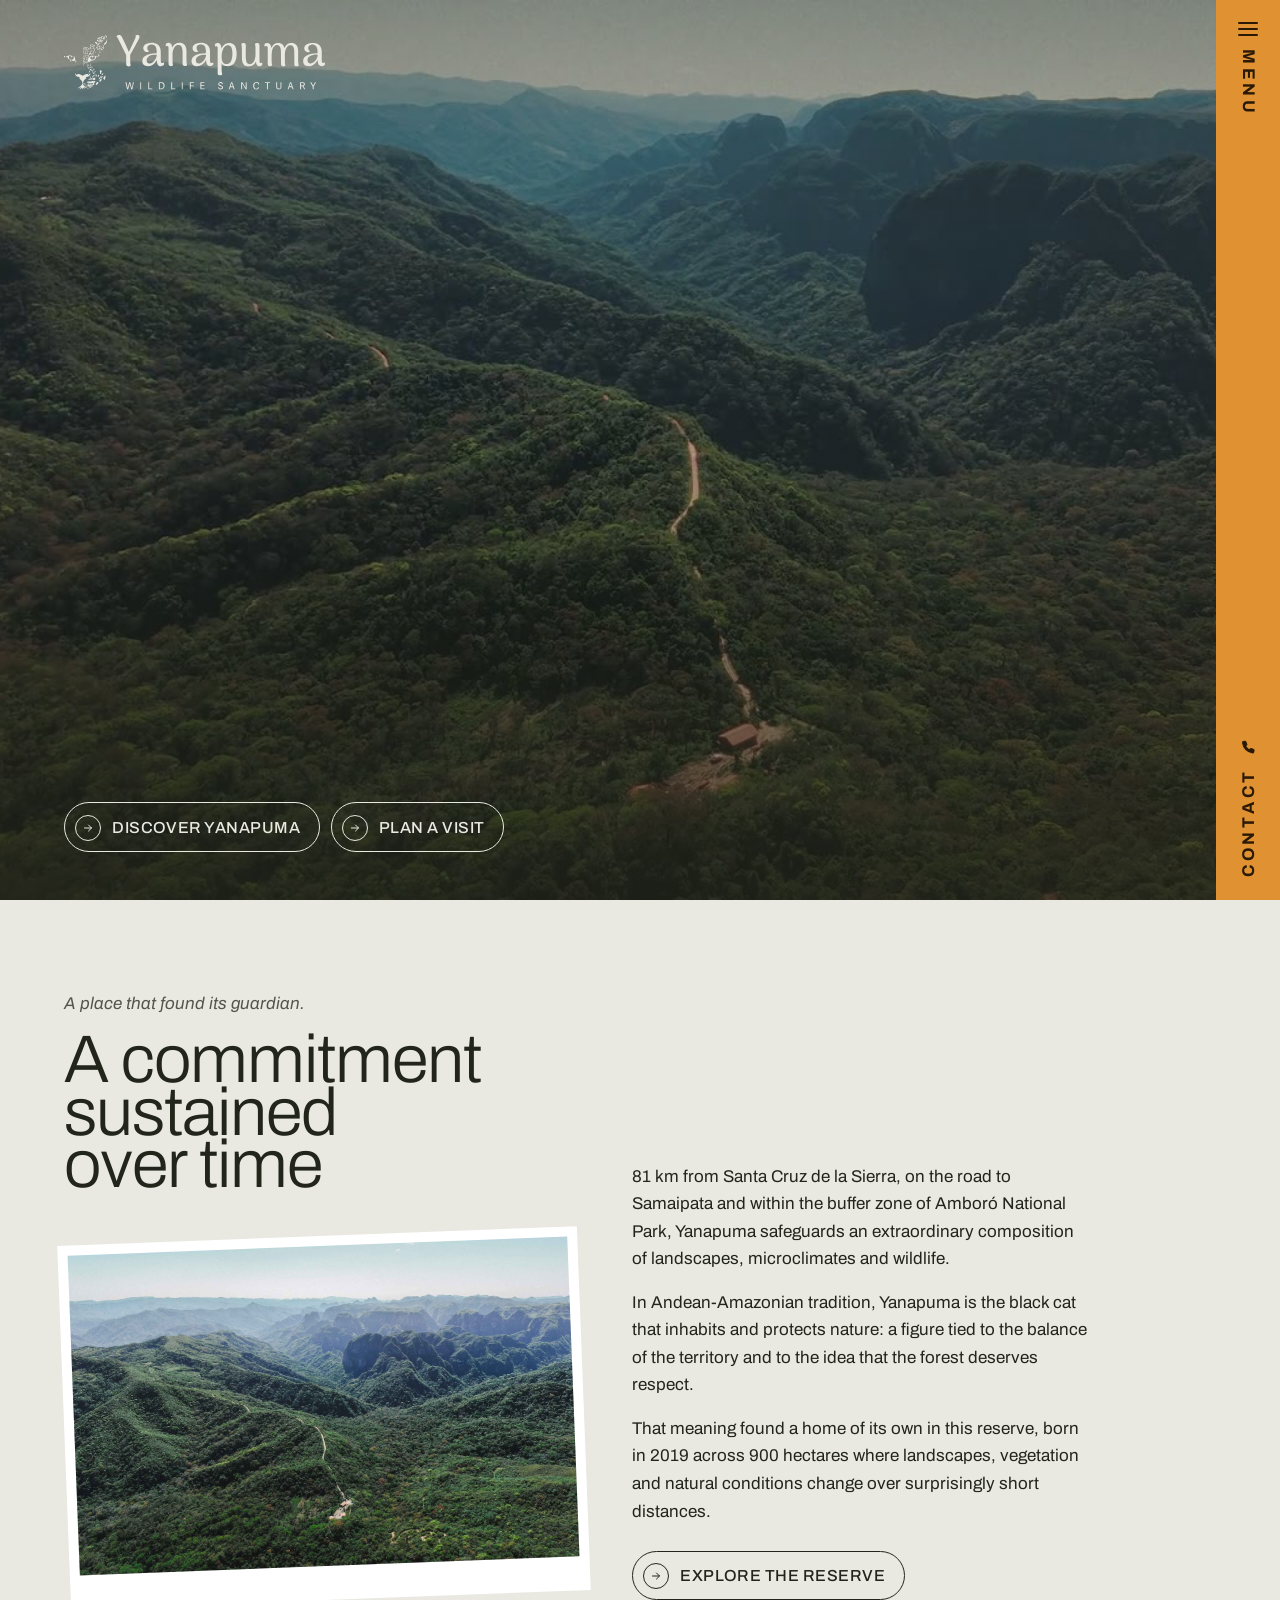
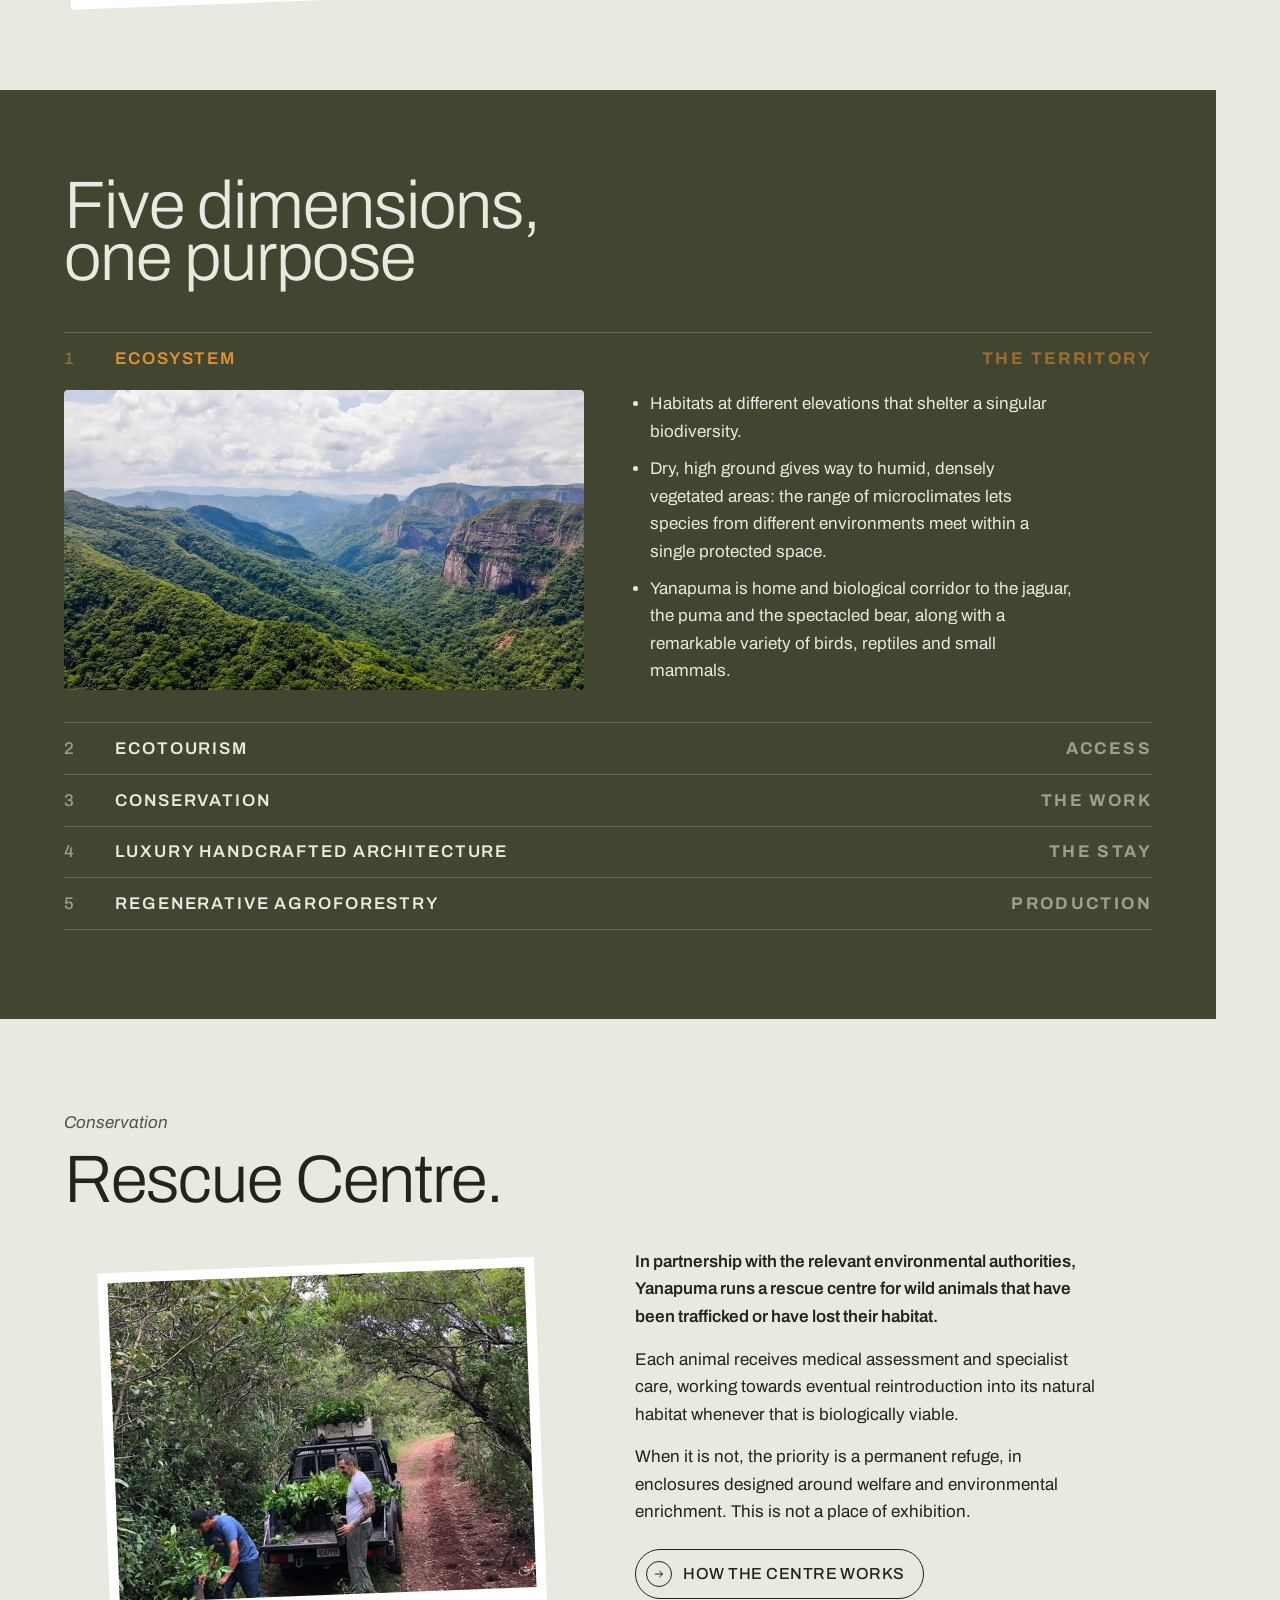
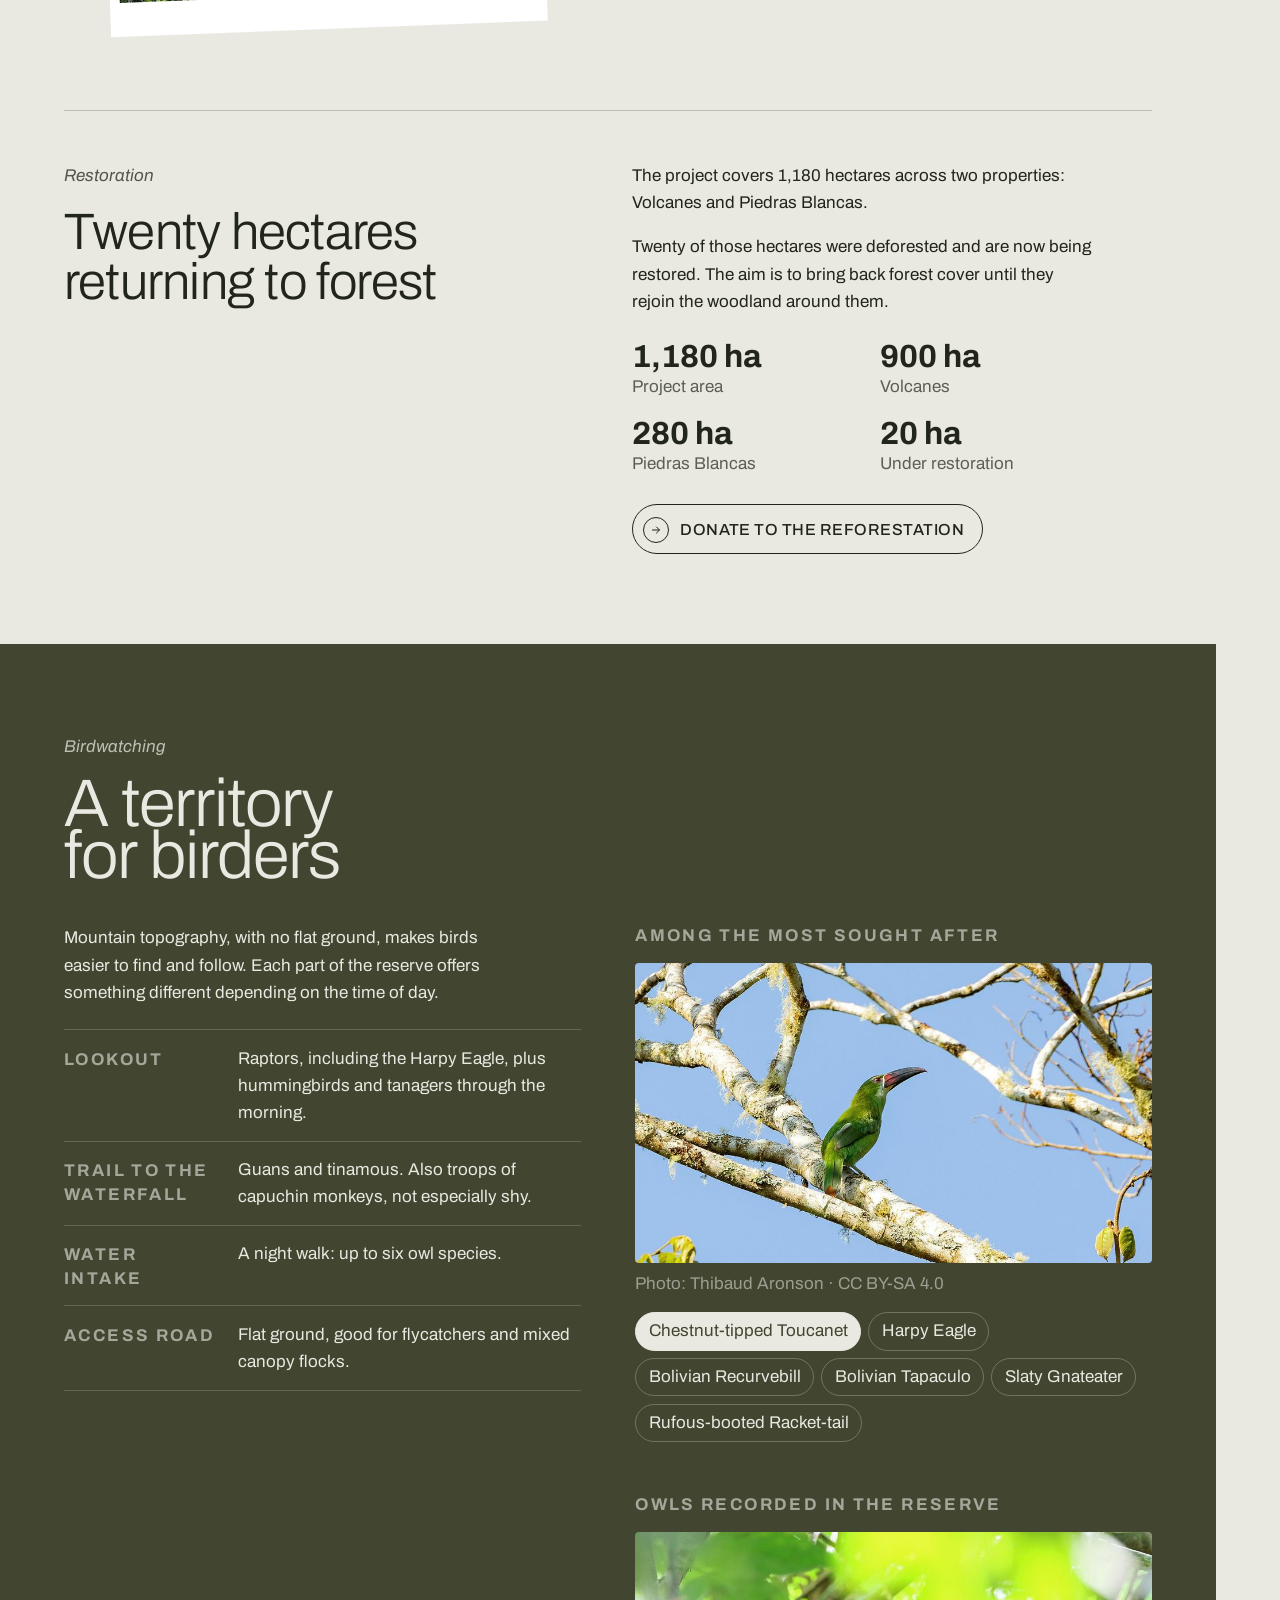
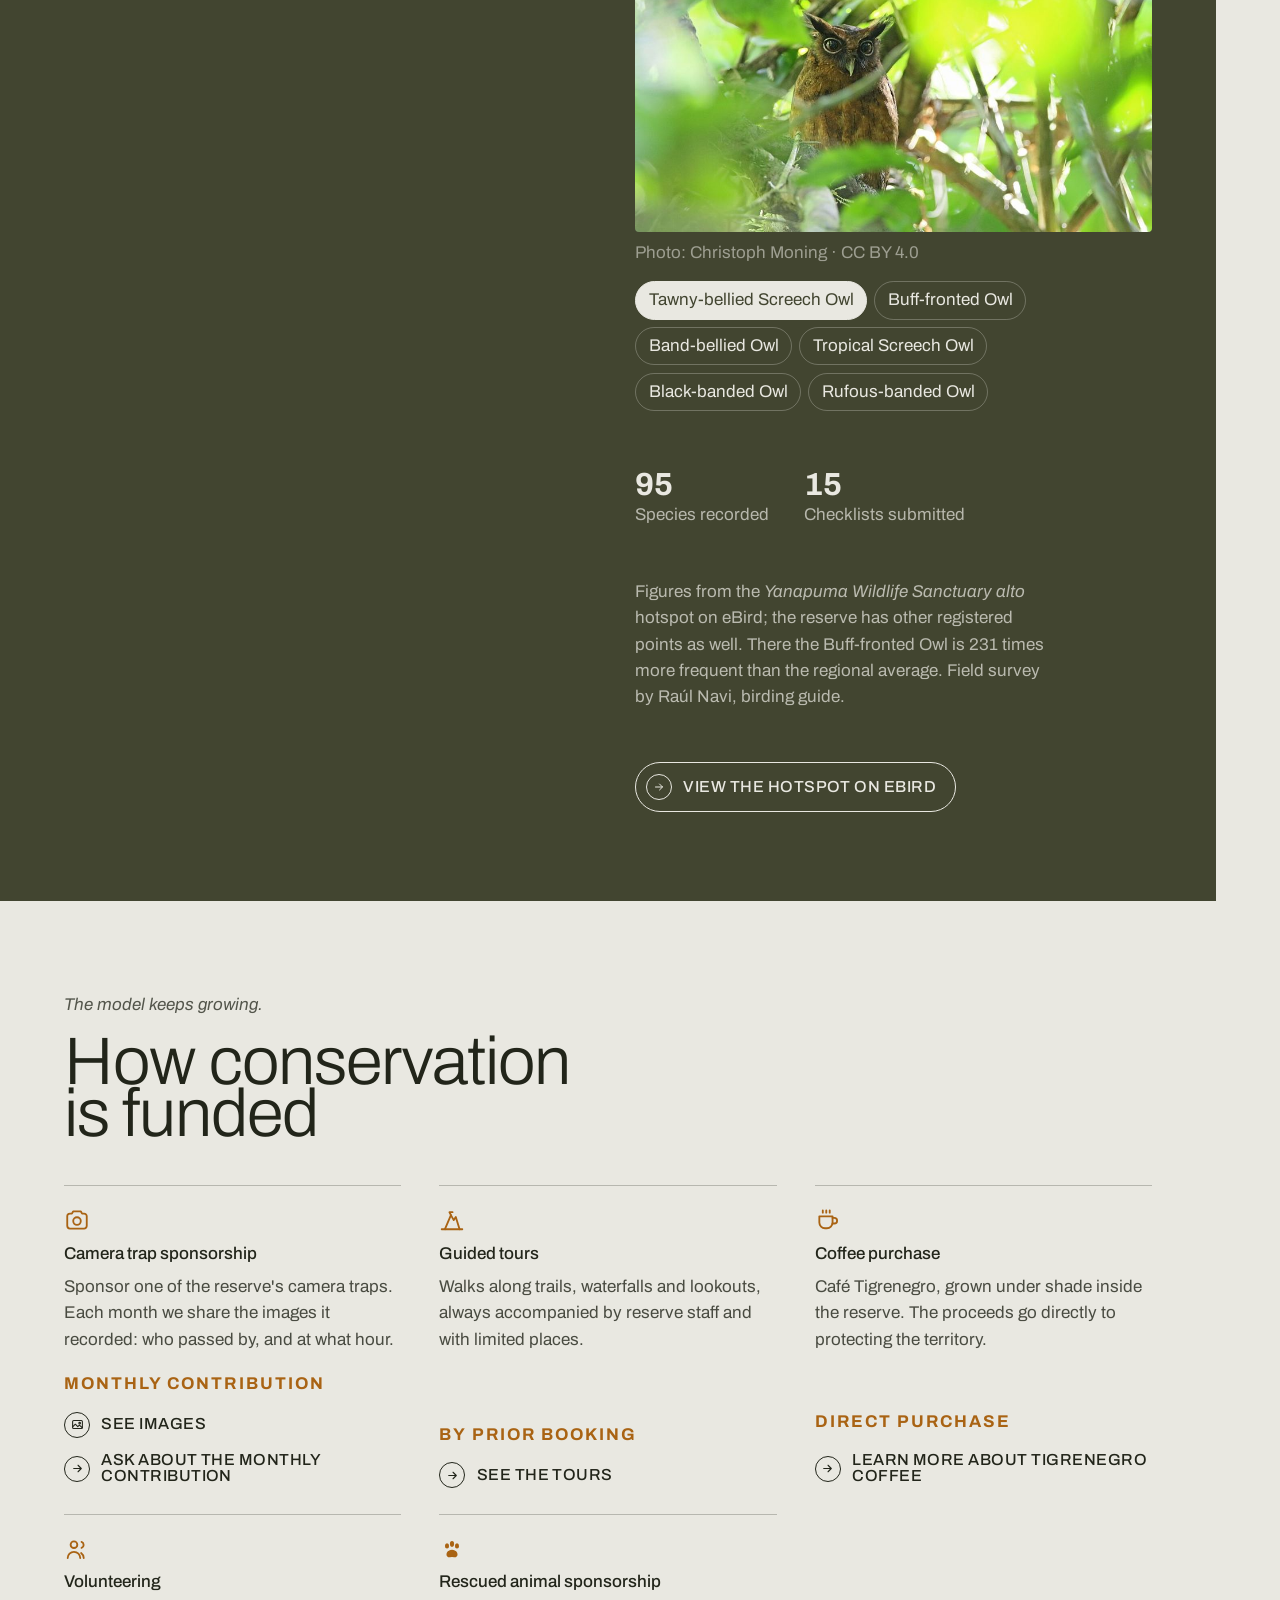
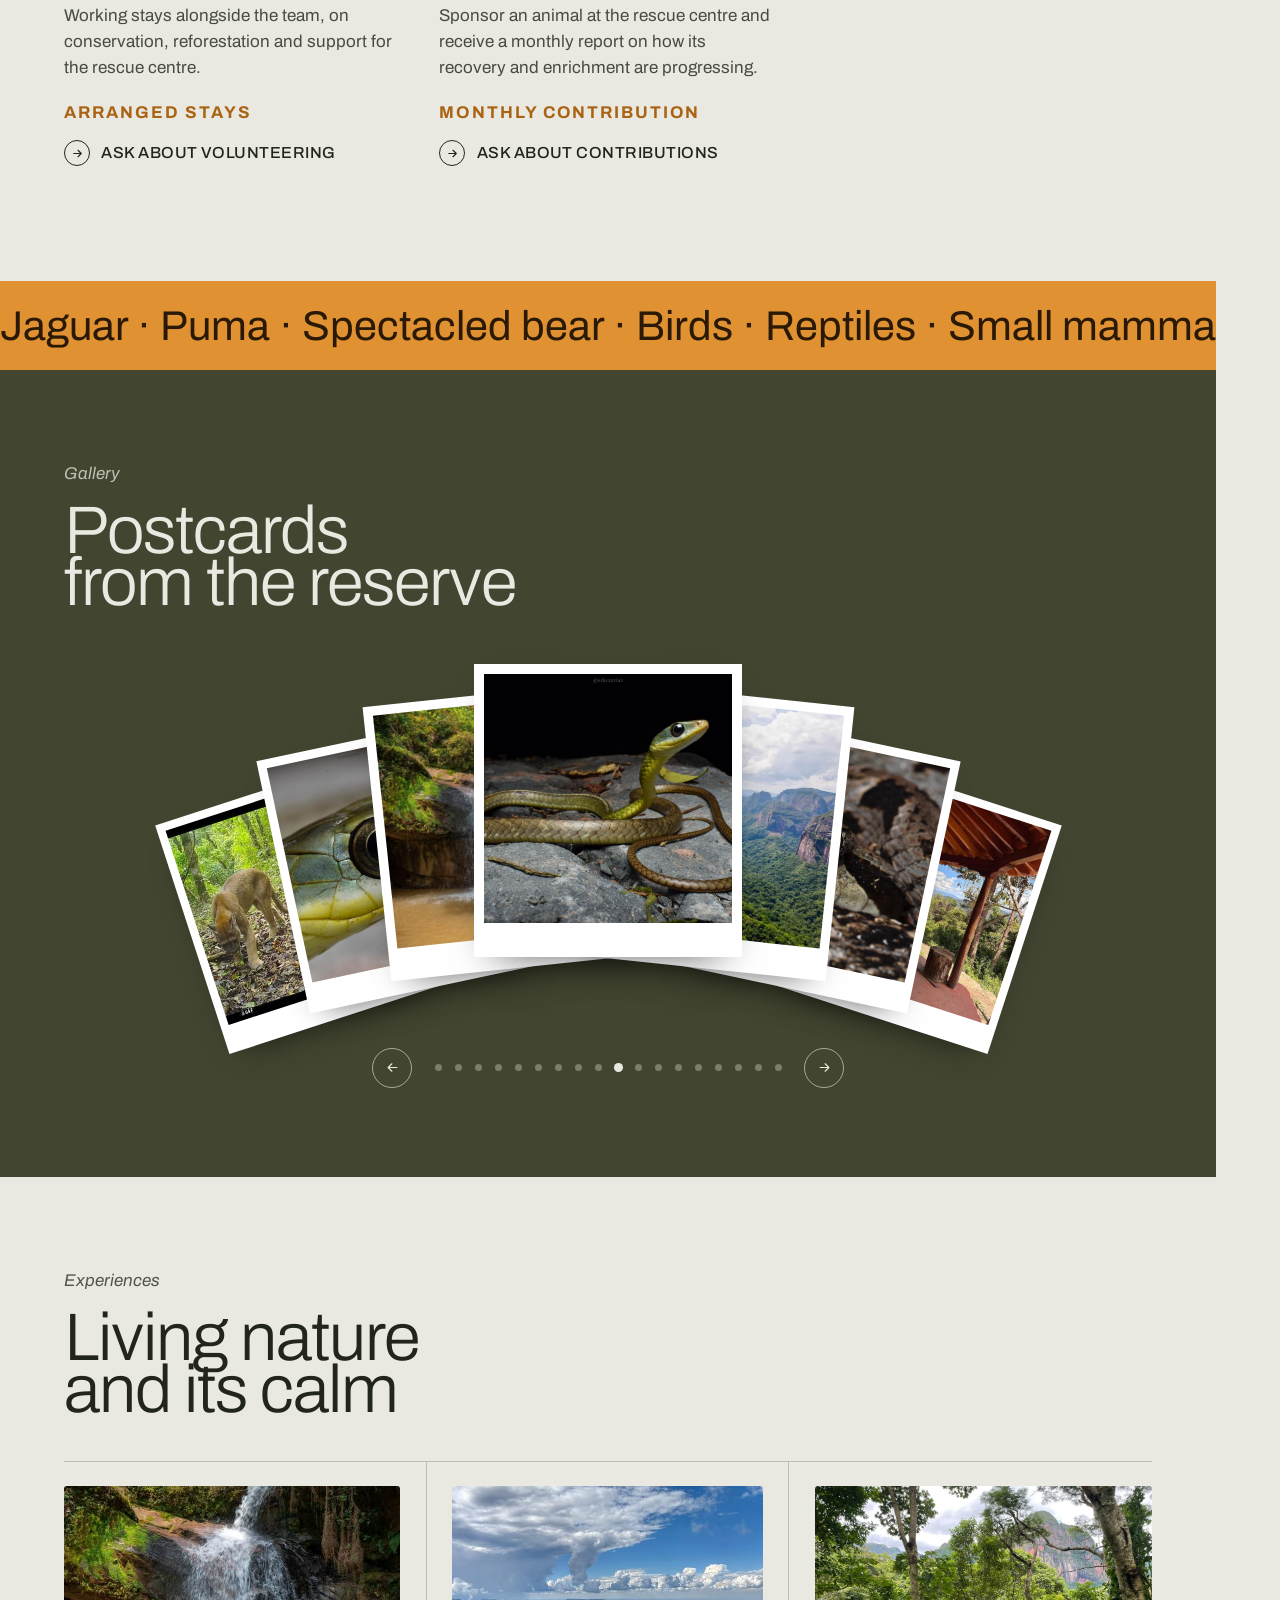
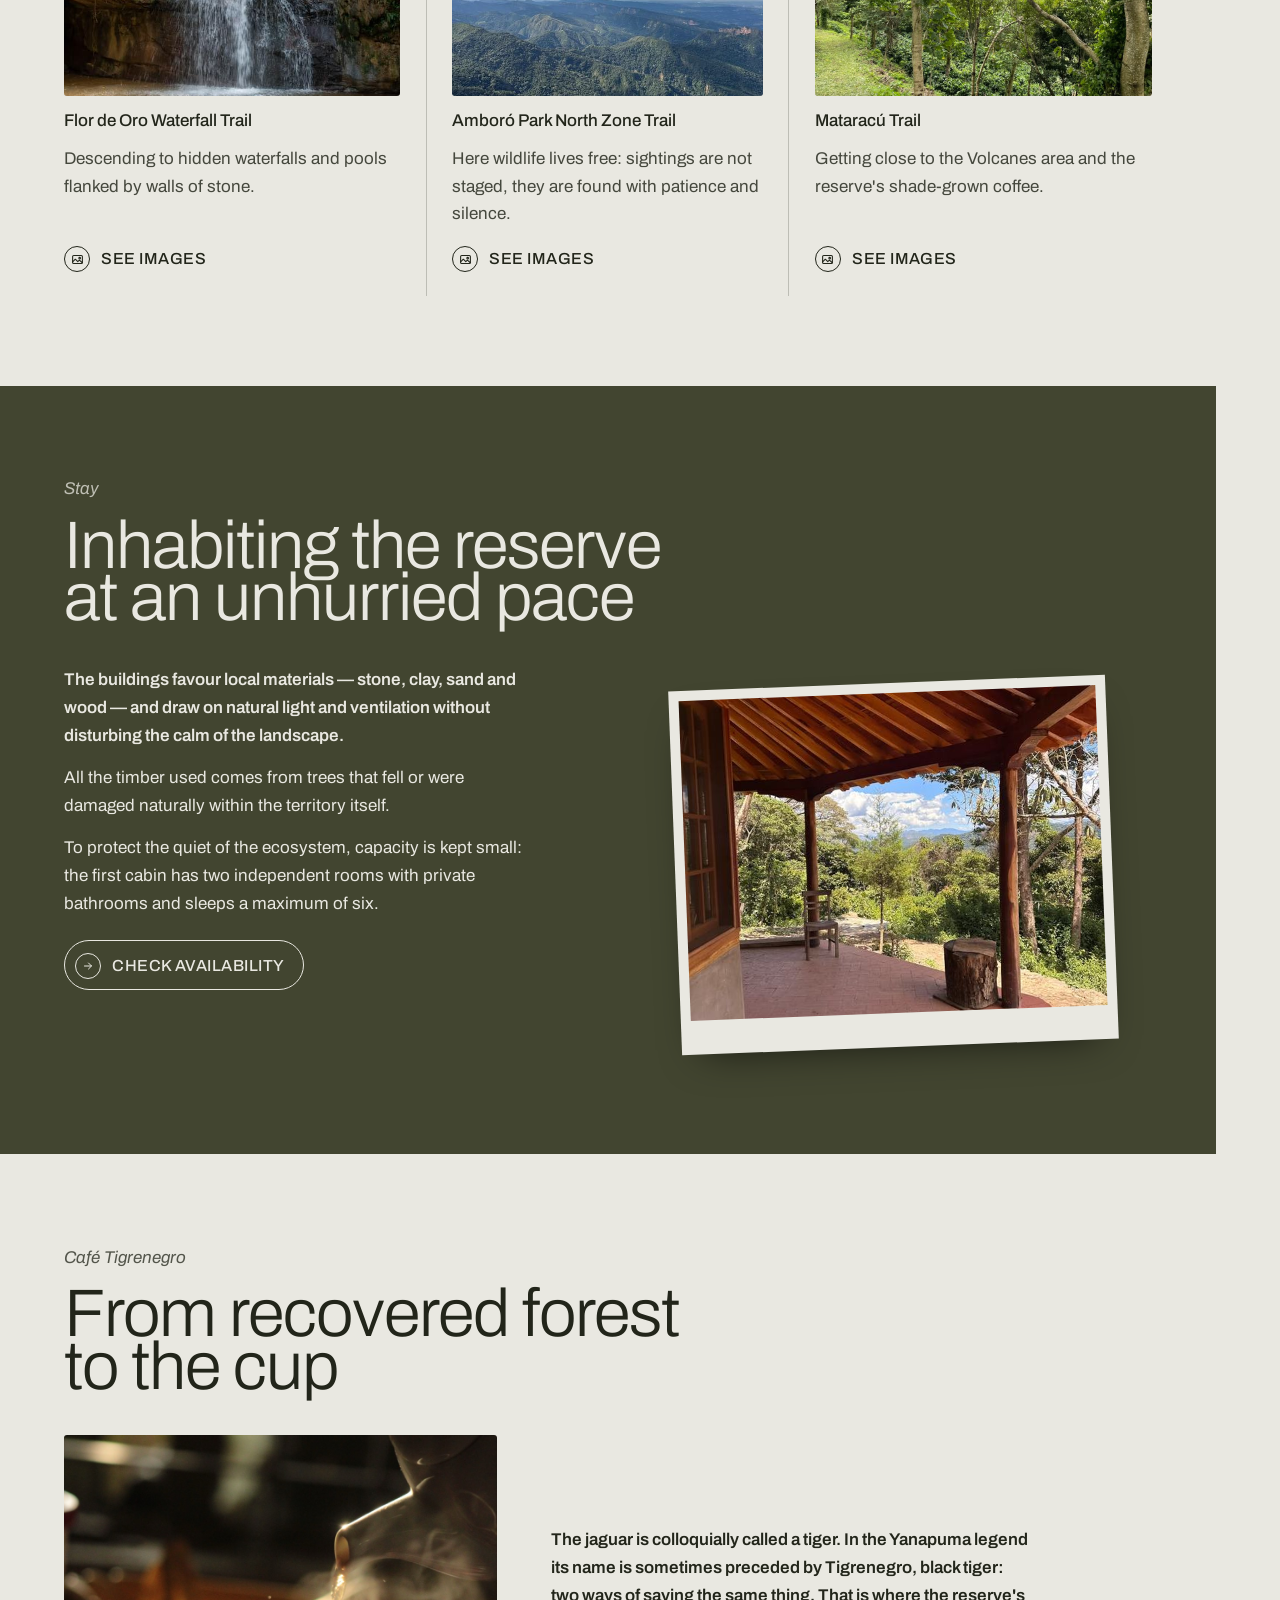
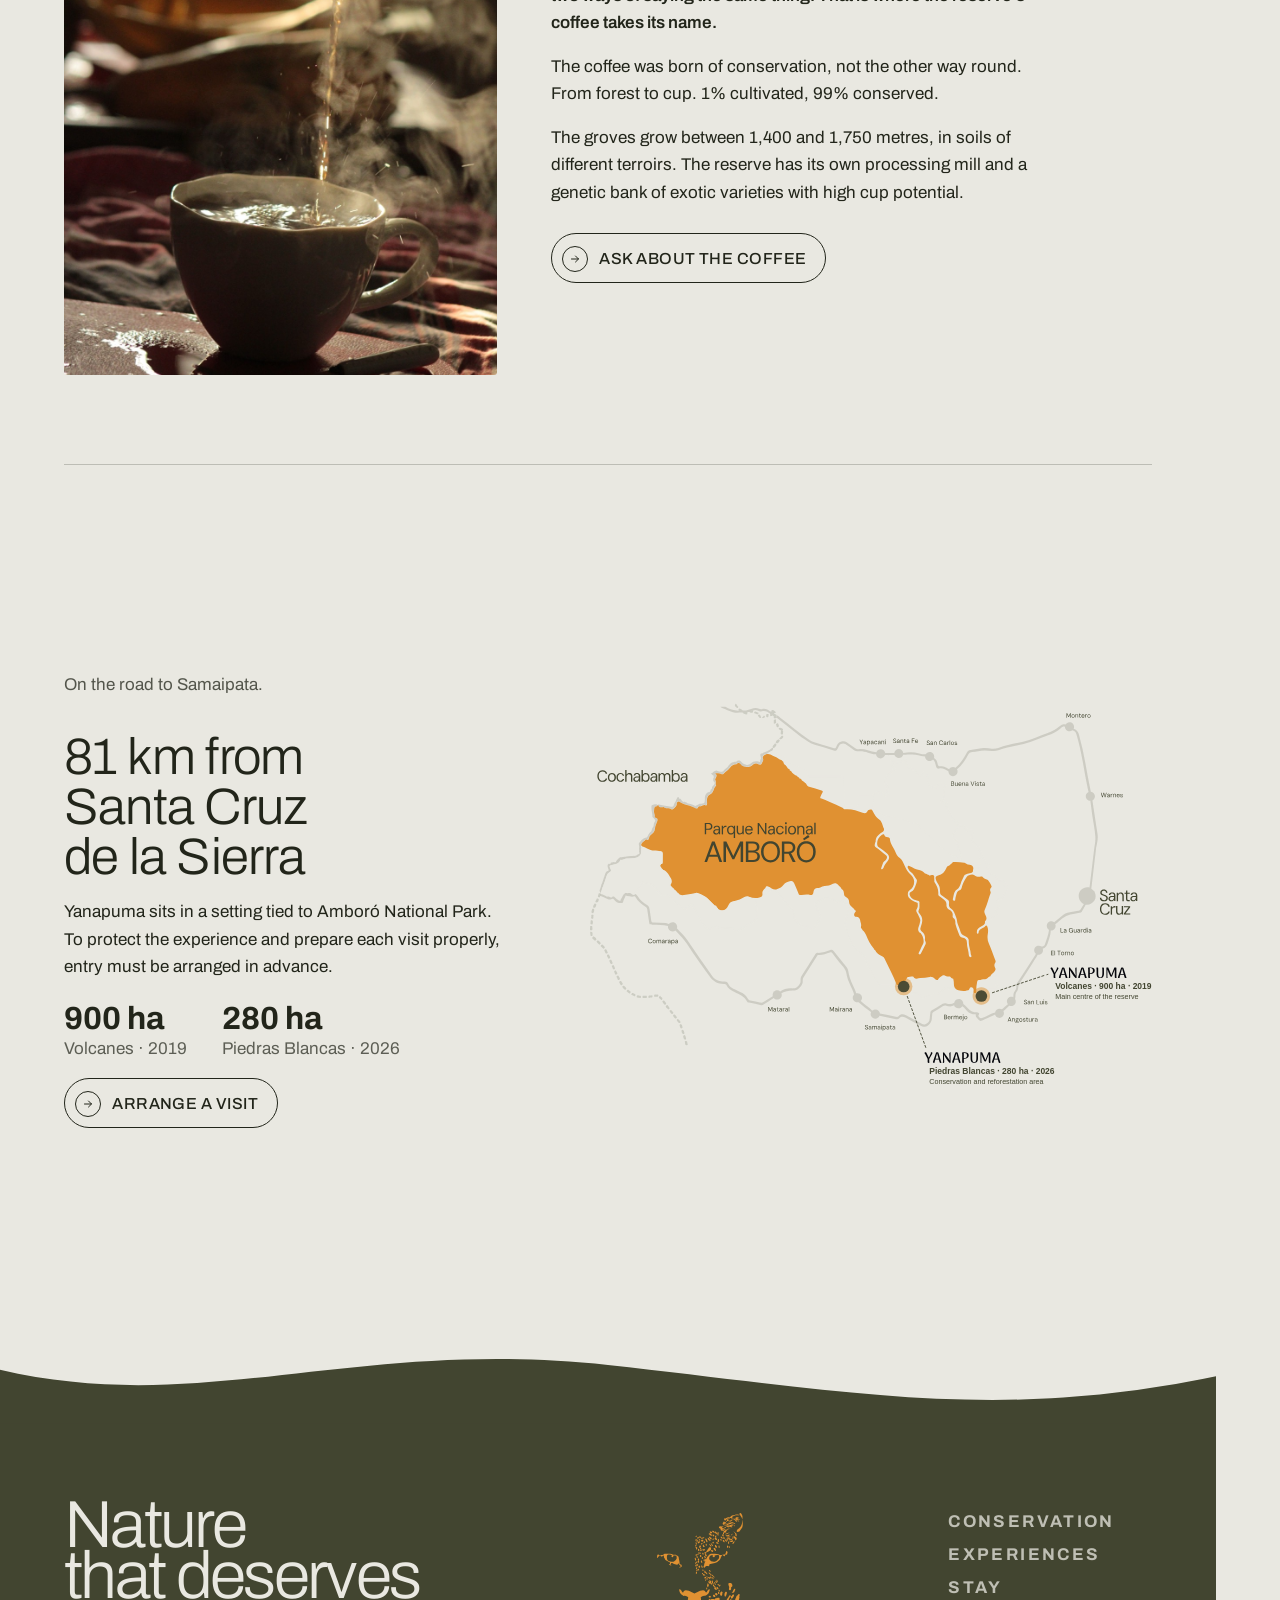
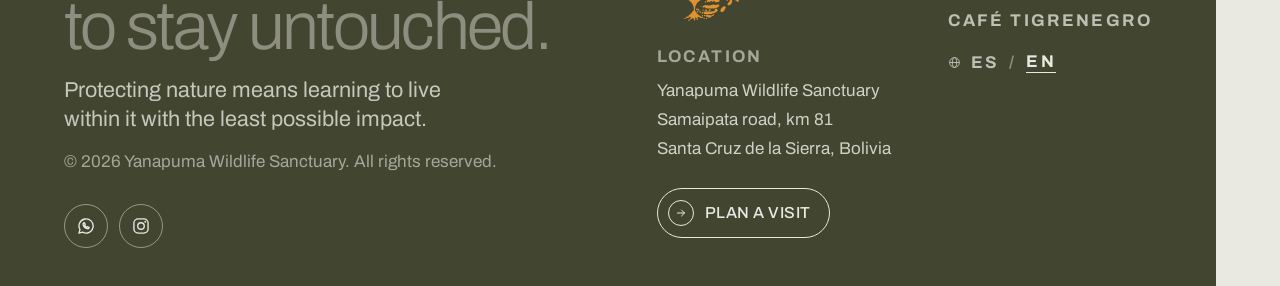
==== commit 04c9f405: "Portada: vuelven los botones, solo se quita el titular Co-Authored-By: Claude Opus 5.5 <noreply@anth" ====
--- a/en/index.html
+++ b/en/index.html
@@ -19,7 +19,7 @@
 <link rel="alternate" hreflang="es" href="../">
 <link rel="alternate" hreflang="en" href="./">
 <link rel="alternate" hreflang="x-default" href="../">
-<link rel="stylesheet" href="../css/styles.css?v=33">
+<link rel="stylesheet" href="../css/styles.css?v=34">
 <script>try{if(localStorage.getItem("yanapuma.welcomed"))document.documentElement.classList.add("pl-seen")}catch(e){}</script>
 </head>
 <body>
@@ -63,7 +63,10 @@
          aria-label="A journey through the reserve: flying over the forested ranges, the coffee groves and the Yanapuma team"><source src="../assets/video/Yanapuma-Hero-3-web.mp4" type="video/mp4"></video>
   <div class="hero-in shell">
     <a class="brand" href="./" aria-label="Yanapuma Wildlife Sanctuary"><svg fill="currentColor" aria-hidden="true" focusable="false" xmlns="http://www.w3.org/2000/svg" xmlns:xlink="http://www.w3.org/1999/xlink" viewBox="0 0 420.4 87.6"> <g> <path d="M32,80.4C32,80.4,32.1,80.4,32,80.4l0.1,0.2c0,0.1,0,0.1,0.1,0.1c0.1,0.1,0.2,0.1,0.3,0.1s0.2,0,0.3-0.1 s0.1-0.1,0.2-0.2c0-0.1,0.1-0.1,0.1-0.2c0.1-0.1,0.1-0.2,0.1-0.4c0-0.1,0-0.1,0-0.2c0,0,0-0.1-0.1-0.1c0,0-0.1,0-0.1-0.1h-0.1h-0.1 c-0.1,0-0.1,0-0.1,0s-0.1,0-0.1,0.1l-0.1,0.1l0,0l0,0l0,0l0,0l0,0h-0.1c-0.1,0-0.1,0-0.2,0s-0.1,0-0.1,0.1L32,79.9 c0,0.1-0.1,0.2,0,0.3C31.9,80.3,32,80.4,32,80.4"/> <path d="M36.9,82.5c-0.1-0.1-0.2-0.1-0.3,0s-0.2,0.1-0.2,0.2v0.1c0,0,0,0,0,0.1h-0.1c0,0-0.1,0-0.1,0.1 s-0.1,0.1-0.1,0.2s0,0.2,0,0.4v0.1c0,0.1,0,0.1,0.1,0.2c0,0.1,0.1,0.1,0.1,0.1h0.1c0.1,0,0.2,0,0.3-0.1s0.2-0.3,0.3-0.5 c0-0.1,0-0.2,0.1-0.3c0-0.1,0-0.2,0-0.3C37.1,82.7,37,82.6,36.9,82.5"/> <path d="M39,82.7c-0.1-0.1-0.1-0.1-0.2-0.2c-0.1,0-0.1-0.1-0.2-0.1c-0.1,0-0.2,0-0.3,0s-0.1,0-0.2,0.1S38,82.6,38,82.6 l-0.1,0.1c0,0,0,0.1,0,0.2s0,0.2,0.1,0.2v0.1c0,0.1,0,0.2,0,0.2v0.1c0,0.1,0,0.1,0.1,0.1c0,0,0,0.1,0.1,0.1l0.1,0.1 c0.1,0,0.1,0,0.2,0c0.1,0,0.1,0,0.2,0c0.1,0,0.2-0.1,0.2-0.1c0.1-0.1,0.2-0.1,0.2-0.2s0.1-0.2,0.1-0.2c0-0.1,0-0.2,0-0.3 C39.2,82.8,39.1,82.8,39,82.7"/> <path d="M37.6,80.6c-0.1-0.2-0.2-0.3-0.3-0.3c-0.1-0.1-0.2-0.1-0.3-0.1s-0.2,0-0.3,0.1s-0.2,0.2-0.2,0.3l0,0 c-0.1,0-0.2,0-0.2,0c-0.1,0-0.2,0.2-0.2,0.2c0,0.1,0,0.3,0.1,0.4c0.2,0.2,0.4,0.3,0.6,0.3c0.1,0,0.3,0,0.4,0c0.1,0,0.2-0.1,0.3-0.2 C37.6,81.1,37.7,80.8,37.6,80.6"/> <path d="M34.4,80.8c0,0.1,0.1,0.1,0.1,0.2s0.1,0.1,0.2,0.1h0.1c0.1,0,0.1,0,0.2,0s0.1,0,0.1-0.1l0.1-0.1l0,0h0.1l0,0 c0.1,0,0.1-0.1,0.1-0.1c0.1-0.1,0.1-0.1,0.1-0.2s0-0.1,0-0.2v-0.1c0,0,0-0.1-0.1-0.1l-0.1-0.1l0,0L35.2,80h-0.1H35h-0.1h-0.1h-0.1 h-0.1c0,0-0.1,0-0.1,0.1l0,0l-0.1,0.1c0,0-0.1,0.1-0.1,0.2s-0.1,0.1-0.1,0.2s0,0.1,0,0.2s0,0.1,0,0.2 C34.3,80.6,34.3,80.7,34.4,80.8"/> <path d="M38.6,85.4c-0.1-0.1-0.2-0.1-0.3-0.1h-0.4c-0.1,0-0.1,0-0.2,0c0,0-0.1,0-0.1,0.1l-0.1,0.1c0,0,0,0.1,0,0.2v0.1 c0,0.1,0.1,0.1,0.1,0.2c0.1,0.1,0.2,0.1,0.3,0.1h0.4c0.1,0,0.1,0,0.2,0c0,0,0.1,0,0.1-0.1l0.1-0.1c0,0,0-0.1,0-0.2v-0.1 C38.6,85.5,38.6,85.4,38.6,85.4"/> <path d="M40.4,85.5C40.4,85.5,40.4,85.4,40.4,85.5l-0.2-0.2l-0.1-0.1c0,0,0,0-0.1,0c0,0-0.1,0-0.1-0.1 c-0.1,0-0.1,0-0.2,0l0,0h-0.1c-0.1,0-0.1,0-0.1,0.1l-0.1,0.1v0.1c0,0.1,0,0.1,0,0.2v0.1l0,0l0,0v0.1c0,0.1,0.1,0.1,0.1,0.2 s0.1,0,0.1,0.1c0.1,0,0.1,0.1,0.2,0.1s0.2,0,0.2,0s0.1,0,0.2-0.1l0.1-0.1l0.1-0.1C40.4,85.6,40.4,85.6,40.4,85.5L40.4,85.5"/> <path d="M45.5,82c-0.3,0.3-0.6,0.5-1,0.7c-0.1,0.1-0.2,0.1-0.4,0.2c0,0-0.1,0-0.1,0.1c-0.1,0-0.2,0.1-0.3,0.1 c-0.2,0-0.5,0.2-0.7,0.1c-0.1,0-0.1,0-0.1-0.1c-0.1-0.1-0.2-0.2-0.3-0.3c-0.2-0.1-0.5-0.1-0.7-0.1s-0.4,0.2-0.6,0.1 c-0.2,0-0.4-0.2-0.6-0.3c-0.2-0.1-0.4,0-0.5,0.1c-0.4,0-0.7,0.3-0.8,0.6c-0.1,0.4,0.2,0.8,0.6,1c0.2,0.1,0.3,0.1,0.5,0.1 s0.4-0.1,0.5,0s0.3,0.2,0.5,0.3c0.2,0.1,0.4,0.2,0.6,0.2c0.4,0,0.8-0.1,1.2-0.3c0.3-0.2,0.6-0.6,0.9-0.8c0.1,0,0.1-0.1,0.2-0.1 c0.1-0.1,0.2-0.1,0.4-0.2s0.2-0.1,0.4-0.2c0.4-0.2,0.8-0.4,1-0.8C46.3,82.1,45.8,81.7,45.5,82"/> <path d="M37.8,85.1c-0.3-0.3-2.8-1.5-2.8-1.5s-1.3-0.9-2.1-1.5c-0.7-0.5-2.2-3-2.2-3v-1.4l0,0v-0.4l0,0 c0,0,0-1.1,0.6-2.5c0.6-1.3,1.7-3.1,4.2-4.6l0,0l-0.3-1.9c0.2-0.2,1.7-1.5,3.6-1.1l0,0l0,0c0.1-0.1,2.2-1.3,2.7-2.2 c0.5-0.8,1-2,1-3.1v-0.1h-0.1c0,0-1.2,0.1-1.6,1c-0.4,0.8-1.1,1.6-1.1,1.6s0,0.2-0.2,0.2c-0.1,0-0.2-0.2-0.3-0.4c0,0,0-0.1-0.1-0.1 c-0.3-0.7-0.9-2.2-4.4-0.9l-4.6,2.3l-4.6-2.2c-3.5-1.2-4.1,0.2-4.4,0.9c0,0,0,0.1-0.1,0.1c-0.1,0.2-0.2,0.3-0.3,0.4c0,0,0,0-0.1,0 c0.1-0.1,0.1-0.1,0.1-0.1S20,63.8,19.6,63c-0.5-0.9-1.6-1-1.6-1h-0.1v0.1c0,1,0.5,2.2,1,3.1s2.6,2.1,2.7,2.2l0,0l0,0 c1.9-0.3,3.4,0.9,3.6,1.1l-0.3,1.9l0,0c4.8,2.7,4.8,7,4.8,7.1v0.4l0,0l0,0v0.9c0,0-2.2,3-3.7,4l-0.9,0.6c0,0,0.4,0.8,0,0.8 S24.3,84,24.3,84h-0.6l-0.3,0.8c0,0-0.2,0.7-0.6,0.2l-0.9,0.2l-0.2,0.4c0,0-0.6,0.2-0.3,0.2c0.3,0.1,1,0.2,1.4-0.1 c0.4-0.2,0.3-0.7,1.2-0.6c0.8,0.1,0.8,0.2,1.2,0.1c0.3-0.2,1.3-1.1,1.3-1.1s1.1,0.1,0.7,1c-0.4,0.9-1,1.2-1,1.2S25,87,25,87.4 s0.3,0.2,0.7,0s0.4-0.3,0.7-0.6s0.8-0.4,0.8-0.4s0.9-0.6,1.3-0.9c0.6-0.6,0.7,0,0.7,0l0.8,1.6c0,0,0.2,0.5,0.5,0.5s0-3.2,0.4-3 s0.7,0.6,0.7,0.6l0.4,0.6c0,0,0.1,0.3,0.2,0.6c0.2,0.2,0.5,0.7,0.7,0.7s-0.1-0.6-0.1-0.9s-0.1-0.7-0.2-1.2 c-0.2-0.5,0.4-0.8,0.4-0.8l1.9,0.8C34.9,84.8,38.1,85.4,37.8,85.1"/> <path d="M39.6,71.7L39.6,71.7c-0.1-0.1-0.2-0.1-0.2-0.2s-0.1,0-0.2,0l0,0h-0.1l0,0c-0.1,0-0.2,0.1-0.2,0.2l-0.1,0.1 c0,0,0,0.1-0.1,0.2c0,0.1,0,0.1,0,0.2l0,0v0.1l0,0c0,0,0,0.1,0.1,0.1l0.1,0.1l0.1,0.1c0,0,0,0,0.1,0c0,0,0,0,0.1,0s0.1,0,0.2,0h0.1 l0,0h0.1c0,0,0,0,0.1,0c0,0,0,0,0.1,0c0,0,0.1,0,0.1-0.1s0.1-0.1,0.1-0.1s0-0.1,0.1-0.1l0,0v-0.1l0,0c0-0.1,0-0.2-0.1-0.2 C39.7,71.8,39.7,71.8,39.6,71.7C39.7,71.7,39.6,71.7,39.6,71.7"/> <path d="M50,68.8c-0.3-0.2-0.7-0.2-1,0.1c0,0,0,0-0.1,0.1c-0.1,0-0.1,0-0.1,0c-0.2-0.1-0.4-0.1-0.7,0 c-0.2,0.1-0.2,0.2-0.3,0.3c0,0,0,0,0,0.1h-0.1c-0.5-0.2-0.9,0.2-1.2,0.5c-0.1,0.2-0.3,0.3-0.4,0.5c-0.1-0.2-0.2-0.4-0.4-0.5 c-0.3-0.1-0.6-0.1-0.9-0.1c-0.1,0-0.2,0-0.2,0h-0.1l0,0l0,0c-0.2-0.1-0.4-0.1-0.6,0.1c-0.1,0.1-0.1,0.2-0.2,0.3 c-0.2,0-0.3,0.1-0.5,0.2c0-0.1-0.1-0.1-0.1-0.2c-0.2-0.3-0.7-0.5-1.1-0.3c-0.1,0.1-0.2,0.2-0.2,0.2s0,0.1-0.1,0.1l0,0 c0,0,0,0-0.1,0.1l0,0c0,0-0.1,0-0.1,0.1l0,0c-0.1,0.1-0.3,0.1-0.4,0.1H41h-0.1c-0.1,0-0.2,0-0.2,0c-0.2,0-0.3,0.1-0.3,0.2 c-0.1,0-0.2,0.1-0.2,0.2c-0.1,0.2,0,0.4,0.1,0.5l0,0c0,0,0,0,0.1,0.1c0,0,0,0,0.1,0.1l0,0l0,0l0,0c-0.1,0.2,0,0.4,0.1,0.5 c0.2,0.1,0.3,0.1,0.5,0l0.4-0.3c0.3,0,0.5,0.1,0.8,0.3c0.2,0.2,0.6-0.1,0.6-0.3l0,0l0,0v-0.1c0,0,0,0,0-0.1l0,0l0,0l0,0H43l0,0l0,0 l0,0l0,0c0.2,0,0.3-0.1,0.4-0.3v-0.1c0.2,0.1,0.4,0.2,0.6,0.2c0.1,0,0.2,0,0.2,0v0.1c0,0.2,0.1,0.4,0.2,0.5c0.3,0.1,0.7,0,0.9-0.2 c0.1-0.1,0.1-0.1,0.2-0.2c0,0,0,0,0-0.1h0.1c0.1,0,0.2-0.1,0.2-0.1c0.1-0.1,0.2-0.1,0.2-0.2c0.1,0.2,0.2,0.2,0.3,0.2l0,0 c0,0.3,0.1,0.7,0.5,0.8c0.2,0.1,0.6,0.1,0.8,0c0.6,0.3,1.4,0.1,2-0.2c0.3-0.2,0.8-0.5,0.8-0.9c0-0.1,0-0.2-0.1-0.3c0,0,0,0,0-0.1 v-0.1c0.1-0.2,0.1-0.4,0.1-0.7C50.6,69.5,50.4,69.1,50,68.8 M40.3,71.7L40.3,71.7L40.3,71.7 M41.4,70.5L41.4,70.5L41.4,70.5"/> <path d="M48.9,74.2c-0.5,0.1-1.1,0.2-1.6,0.3c-0.1,0-0.2,0.1-0.4,0.1h-0.1l0,0c-0.2-0.2-0.4-0.3-0.7-0.4 c-0.5-0.2-1-0.1-1.4,0.1c-0.6,0.2-1.1,0.4-1.7,0.5c-0.6,0.1-1.2,0.2-1.7,0.2c-0.6,0-1.1-0.3-1.7-0.3c-0.6,0-1.2,0.2-1.7,0.4 c-0.1,0-0.2,0.1-0.2,0.2c-0.3,0-0.6,0.2-0.8,0.4c-0.2,0.3-0.1,0.8,0.2,1.1c0.2,0.1,0.4,0.1,0.6,0c0.2-0.1,0.3-0.2,0.5-0.2 s0.4,0.1,0.6,0.2c0.2,0.1,0.4,0.2,0.7,0.3c1,0.4,2,0.6,3.1,0.6s2.1,0,3.2-0.1c1-0.1,2.1-0.4,3-0.8c0.7-0.3,2.1-1,1.5-2 C49.9,74.1,49.4,74.2,48.9,74.2"/> <path d="M32.4,78.7L32.4,78.7L32.4,78.7c0.2,0,0.2,0,0.2,0c0.1,0,0.2-0.1,0.2-0.2c0,0,0.1-0.1,0.1-0.2s0-0.1,0-0.2 s0-0.2-0.1-0.3c0,0,0,0,0-0.1l-0.1-0.1c-0.1-0.1-0.2-0.1-0.3-0.2c-0.2-0.1-0.4,0-0.6,0.1c-0.1,0.1-0.2,0.1-0.2,0.2 s-0.1,0.1-0.1,0.2s-0.1,0.1-0.1,0.2s0,0.2,0,0.3c0,0.1,0.1,0.2,0.2,0.2c0.1,0,0.1,0,0.2,0c0.1,0.1,0.2,0.2,0.3,0.2 C32.2,78.7,32.3,78.7,32.4,78.7"/> <path d="M48.1,77.5c-0.4-0.1-0.8,0-1.1,0.3s-0.4,0.7-0.6,1.1c-0.1,0.4-0.3,0.6-0.7,0.7c-0.5,0.1-0.9,0.1-1.4,0.1 c-0.6,0-1.1,0.1-1.6,0.1c-0.3,0-0.6,0-0.9,0.1c0,0,0,0-0.1,0l0,0l-0.1-0.1c-0.1-0.1-0.2-0.2-0.3-0.2c-0.2-0.1-0.4,0-0.7,0.1 c-0.1,0-0.2,0.1-0.2,0.1l0,0l-0.1-0.1c-0.2-0.2-0.5-0.2-0.7,0c-0.2,0.1-0.2,0.2-0.4,0.2s-0.4-0.1-0.6-0.1c-0.3,0-0.5,0-0.7,0.2 c-0.2,0.1-0.1,0.4,0,0.5l0,0c0,0.2-0.1,0.4-0.1,0.6c0,0.1,0,0.3,0.1,0.4c0.3,0.3,0.9,0.4,1.2,0.1c0,0,0,0,0.1,0 c0.1,0.2,0.2,0.3,0.4,0.5c0.4,0.2,0.9,0.2,1.3,0c0.2-0.1,0.4-0.2,0.6-0.2c0.2-0.1,0.4,0,0.7,0c0.5,0.1,0.9,0.2,1.4,0 c0.2-0.1,0.4-0.2,0.7-0.3c0.2-0.1,0.5-0.2,0.7-0.2c0.5-0.1,1-0.2,1.4-0.4c0.4-0.2,0.9-0.4,1.3-0.6c0.7-0.4,1.4-1.1,1.1-2 C48.7,78,48.4,77.7,48.1,77.5 M39.2,81.5L39.2,81.5 M40.5,79.9L40.5,79.9C40.4,80,40.5,79.9,40.5,79.9"/> <path d="M34,79.7c0.1,0,0.2-0.1,0.3-0.2c0.2-0.3,0.1-0.8-0.2-1H34c-0.1-0.2-0.1-0.3-0.1-0.5c0,0,0,0,0,0.1 c0-0.1,0-0.2-0.1-0.2c-0.1-0.1-0.2-0.1-0.3-0.1s-0.2,0-0.3,0.1s-0.1,0.2-0.1,0.3c0.1,0.5,0.2,1.1,0.6,1.5 C33.7,79.6,33.8,79.7,34,79.7"/> <path d="M37.4,78.5C37.4,78.4,37.4,78.4,37.4,78.5l-0.2-0.2h-0.1c-0.1,0-0.1,0-0.2,0c-0.1,0-0.2,0.1-0.2,0.2 c0,0,0,0.1,0,0.2c0,0.2,0.1,0.3,0.1,0.5c0,0.1,0,0.1,0.1,0.1l0.1,0.1h0.1c0.1,0,0.1,0,0.2,0c0.1,0,0.2-0.1,0.2-0.2 c0.1-0.1,0.1-0.2,0-0.3C37.5,78.8,37.4,78.6,37.4,78.5"/> <path d="M38.7,79c0.2,0.2,0.4,0.4,0.7,0.5s0.6,0,0.8-0.2c0.1-0.1,0.2-0.1,0.2-0.2V79c0-0.1,0-0.1-0.1-0.2 s-0.1-0.2-0.2-0.3c-0.1-0.1-0.2-0.2-0.3-0.2c-0.2-0.1-0.3-0.1-0.4-0.1c-0.1,0-0.2,0-0.4,0c-0.1,0-0.2,0.1-0.2,0.2s-0.1,0.2,0,0.2 v0.1C38.7,78.8,38.7,78.9,38.7,79"/> <path d="M42,79.4c0.1,0.1,0.2,0.1,0.3,0.1c0.6-0.1,1-0.7,1-1.2c0-0.1,0-0.2-0.1-0.3c-0.1-0.1-0.2-0.1-0.3-0.1 s-0.2,0-0.3,0.1s-0.1,0.2-0.1,0.3v0.1v0.1c0,0,0-0.1-0.1-0.1c-0.1-0.1-0.2-0.1-0.3-0.1s-0.2,0-0.3,0.1c0,0-0.1,0.1-0.1,0.2 c0,0.2,0,0.3,0,0.5C41.9,79.3,41.9,79.4,42,79.4"/> <path d="M35.5,75.5c-0.5,0-0.5,0.7,0,0.7S36,75.5,35.5,75.5"/> <path d="M54.8,75.8c-0.4-0.3-0.9-0.3-1.3,0s-0.7,0.6-1.1,1c-0.6,0.6-1.3,1.4-1.3,2.4c0,0.5,0.3,0.9,0.7,1.1 c0.4,0.1,0.8,0,1.2-0.1c0.9-0.3,1.5-1.2,1.5-2.1V78c0.1-0.1,0.2-0.2,0.3-0.3c0.2-0.2,0.4-0.4,0.5-0.6 C55.7,76.5,55.2,76.1,54.8,75.8"/> <path d="M58.9,70.3c-0.1,0.2-0.1,0.4-0.2,0.6s-0.1,0.4-0.2,0.7c-0.2,0.4-0.5,0.7-0.8,1s-0.7,0.6-0.8,1.1 c-0.1,0.5,0,1,0.5,1.2c0.4,0.2,0.8,0.1,1.1-0.2c0.3,0,0.7-0.2,0.9-0.4c0.4-0.3,0.6-0.7,0.7-1.1c0.1-0.2,0.1-0.4,0.2-0.6 s0.2-0.4,0.3-0.6c0.2-0.5,0-1-0.3-1.4C60,70.2,59.3,69.7,58.9,70.3"/> <path d="M66.2,65.6c-0.3,0-0.6,0.2-0.8,0.4c-0.2,0.2-0.2,0.5-0.3,0.7c-0.1,0.2-0.4,0.2-0.6,0.3c-0.3,0.2-0.4,0.7-0.5,1 c-0.1,0.3-0.3,0.7-0.4,1s-0.3,0.7-0.4,1c-0.2,0.7,0.5,1,1.1,1.1c0.1,0,0.1,0,0.2,0c0,0.4,0.1,0.9,0.6,1c0.7,0.1,1-0.6,1.1-1.2 c0.1-0.5-0.1-1.1,0.2-1.5c0.1-0.2,0.3-0.5,0.3-0.8c0-0.2,0-0.3-0.1-0.4c-0.1-0.2-0.1-0.1-0.1-0.3c0.1-0.3,0.2-0.7,0.2-1 c0-0.4,0-0.7,0-1.1C66.5,65.7,66.3,65.7,66.2,65.6"/> <path d="M61.2,66.2c-0.3,0.2-0.5,0.5-0.7,0.7c-0.1,0.1-0.2,0.2-0.2,0.3c-0.1,0-0.2,0-0.3,0.1c-0.4,0.4-0.5,1-0.3,1.5 c0.1,0.3,0.3,0.6,0.7,0.5c0.2-0.1,0.3-0.2,0.4-0.3c0.1-0.1,0.2-0.2,0.3-0.4c0.3-0.5,0.7-0.9,0.9-1.4c0.2-0.3,0.3-0.7,0.1-1 C61.8,66.1,61.4,66.1,61.2,66.2"/> <path d="M57.7,70.6c0.3-0.5,0.3-1.2,0.7-1.7c0.3-0.5,0.9-0.7,1.1-1.3c0.1-0.2,0.1-0.6-0.2-0.7 c-0.3-0.3-0.7-0.2-0.9,0.1c-0.3,0.3-0.5,0.7-0.7,1c0,0-0.1,0-0.1,0.1c-0.7,0.8-1.2,1.7-1.6,2.6c-0.1,0.2-0.1,0.4,0.1,0.5 C56.8,71.4,57.4,71.1,57.7,70.6"/> <path d="M56.1,65.6c0.1-0.1,0.1-0.2,0.2-0.3c0.1-0.2,0.2-0.5,0.1-0.8c-0.1-0.2-0.3-0.5-0.5-0.5 c-0.5-0.2-0.9,0.4-1.1,0.8s-0.3,0.9-0.4,1.4c0,0.5,0.1,1,0.2,1.5c0.1,0.1,0.1,0.2,0.2,0.2s0.3,0,0.4-0.1s0.2-0.2,0.2-0.4 c0.1,0,0.2-0.1,0.2-0.2c0.1-0.3,0.2-0.7,0.3-1C56.1,66,56.2,65.8,56.1,65.6"/> <path d="M51.3,66.9c0.3,0.2,0.6,0.3,0.9,0.1s0.5-0.5,0.4-0.8c0-0.1-0.1-0.1-0.1-0.2c0.1-0.2,0.1-0.4,0.2-0.6 c0.1-0.3,0.2-0.6,0.2-0.8c0-0.3-0.2-0.7-0.5-0.7c-0.2-0.1-0.6,0-0.8,0.1c-0.5,0.3-0.7,0.9-0.7,1.4C50.8,65.9,50.8,66.5,51.3,66.9" /> <path d="M47.6,66.7L47.6,66.7L47.6,66.7L47.6,66.7"/> <path d="M47.5,66.6L47.5,66.6C47.6,66.7,47.6,66.7,47.5,66.6C47.6,66.7,47.6,66.7,47.5,66.6L47.5,66.6 C47.6,66.7,47.6,66.7,47.5,66.6L47.5,66.6L47.5,66.6L47.5,66.6L47.5,66.6c0.1,0.3,0.3,0.4,0.5,0.3c0.1,0,0.2-0.1,0.2-0.2 c0.3-0.1,0.6-0.4,0.6-0.7c0-0.4-0.3-0.7-0.7-0.9c-0.3-0.2-0.6-0.2-0.9-0.1c-0.2,0.1-0.4,0.2-0.4,0.4c-0.1,0.2,0,0.4,0.1,0.6 s0.3,0.3,0.5,0.4C47.5,66.6,47.5,66.6,47.5,66.6C47.4,66.5,47.5,66.6,47.5,66.6"/> <path d="M46.2,68.2c0.2,0,0.5-0.1,0.7-0.3c0.2-0.2,0.3-0.4,0.3-0.6s-0.2-0.4-0.4-0.4l0,0c0-0.1-0.1-0.2-0.1-0.3 c-0.2-0.3-0.7-0.5-1.1-0.3c-0.2,0.1-0.3,0.4-0.4,0.6c0,0.2,0,0.4,0.1,0.6C45.4,67.9,45.8,68.2,46.2,68.2"/> <path d="M43.3,67.5c-0.1-0.3-0.4-0.5-0.7-0.5s-0.6,0.2-0.8,0.5c-0.1,0.1-0.1,0.3-0.1,0.5c0,0.2,0.1,0.4,0.3,0.5 c0.3,0.2,0.7,0.2,1.1,0.1c0.1,0,0.2-0.1,0.2-0.2c0.1-0.1,0.1-0.2,0-0.3l0,0V68C43.4,67.8,43.4,67.7,43.3,67.5"/> <path d="M49.4,65.6c0.1,0.1,0.3,0.2,0.5,0.1s0.3-0.2,0.3-0.3c0.1-0.2,0.1-0.3,0.1-0.5c0-0.1-0.1-0.2-0.1-0.3 c-0.1-0.2-0.2-0.3-0.3-0.5c-0.1-0.1-0.2-0.2-0.4-0.2c-0.1,0-0.1,0-0.2,0.1c-0.1,0-0.1,0.1-0.1,0.2c0,0.3,0,0.5,0.1,0.8l0,0 c0,0.1,0,0.1,0,0.2C49.3,65.4,49.4,65.5,49.4,65.6"/> <path d="M50.6,62.9L50.6,62.9c-0.1-0.1-0.1-0.1-0.2-0.1c0-0.1,0-0.1,0-0.2c0-0.1,0-0.1,0-0.2c0,0,0-0.1-0.1-0.1 c0,0-0.1,0-0.1-0.1h-0.1H50c-0.1,0-0.1,0-0.1,0s-0.1,0-0.1,0.1s-0.1,0.1-0.1,0.2c0,0.1,0,0.1-0.1,0.2c0,0.1,0,0.2,0,0.2 c0,0.1,0,0.2,0,0.2c0,0.1,0,0.2,0.1,0.2c0,0.1,0.1,0.1,0.2,0.2c0,0,0,0,0.1,0.1c0,0,0.1,0,0.1,0.1c0.1,0,0.1,0,0.2,0l0,0h0.1 c0.2-0.1,0.3-0.2,0.4-0.4c0-0.1,0-0.2,0-0.3C50.7,63,50.7,62.9,50.6,62.9"/> <path d="M49.2,62c0.1,0,0.2,0,0.3-0.1s0.1-0.2,0.1-0.3v-0.1l0,0c0-0.3-0.1-0.6-0.3-0.8s-0.4-0.4-0.7-0.6 c-0.1-0.1-0.3-0.1-0.4,0c-0.1,0.1-0.2,0.2-0.1,0.4c0.1,0.5,0.4,1,0.9,1.4C49,62,49,62,49.2,62"/> <path d="M47.7,60.8c-0.1-0.2-0.3-0.3-0.5-0.4c-0.2-0.1-0.6-0.3-0.8-0.1c-0.3,0.2-0.3,0.5-0.2,0.8 c0.1,0.2,0.2,0.4,0.2,0.6c0.2,0.3,0.6,0.6,1,0.8c0.3,0.1,0.6,0,0.8-0.2c0.1-0.2,0.1-0.5-0.1-0.7c-0.1-0.2-0.2-0.3-0.3-0.4 C47.8,60.9,47.7,60.8,47.7,60.8"/> <path d="M45.3,59.3c0.1,0.1,0.1,0.1,0.2,0.2c0.3,0.2,0.7,0.5,1,0.7c0.1,0,0.2,0.1,0.3,0c0.1,0,0.2-0.1,0.2-0.2 c0.1-0.2,0.1-0.4-0.1-0.5c-0.2-0.1-0.4-0.2-0.5-0.3v-0.1c-0.1-0.2-0.3-0.5-0.5-0.7c-0.1-0.1-0.1-0.1-0.2-0.1s-0.2,0-0.2,0 c-0.2,0.1-0.3,0.4-0.2,0.7C45.1,59.1,45.2,59.2,45.3,59.3"/> <path d="M40.5,51.7c0-0.1-0.1-0.1-0.2-0.2l0,0l-0.1-0.1h-0.1c-0.1,0-0.2,0-0.2,0.1c-0.1,0.1-0.1,0.1-0.1,0.2 c0,0.1,0,0.2,0.1,0.2c0.2,0.2,0.4,0.3,0.6,0.5l0.1,0.1h0.1c0.1,0,0.2,0,0.2-0.1c0.1-0.1,0.1-0.1,0.1-0.2c0-0.1,0-0.2-0.1-0.2 C40.8,51.9,40.6,51.8,40.5,51.7"/> <path d="M40.3,54.1c0.2,0,0.4-0.1,0.4-0.3c0.1,0,0.2,0,0.3,0s0.1-0.1,0.2-0.1s0.1-0.2,0-0.2c0-0.1-0.1-0.1-0.1-0.2 c-0.1,0-0.1,0-0.2,0l0,0c-0.1,0-0.2,0-0.3,0l0,0c-0.1-0.1-0.2-0.1-0.3-0.1s-0.1,0-0.2,0.1H40c-0.1,0-0.2,0-0.2,0.1 s-0.1,0.1-0.1,0.2c0,0.2,0,0.3,0.1,0.4C39.9,54,40.1,54.1,40.3,54.1"/> <path d="M41,60.2c0.1,0,0.2-0.1,0.3-0.2c0.2-0.5,0.4-1.1,0.6-1.6c0-0.1,0-0.2-0.1-0.3c0-0.1-0.1-0.2-0.2-0.2 c-0.1,0-0.2,0-0.3,0c0.2-0.2,0.1-0.6-0.3-0.6c-0.4,0-0.5,0.5-0.2,0.7c-0.2,0.1-0.3,0.2-0.4,0.4c-0.1,0.3,0,0.6,0.1,0.8l0.2,0.8 C40.7,60.1,40.8,60.2,41,60.2"/> <path d="M40.1,62.1c0.2,0.1,0.3-0.1,0.3-0.3s0-0.3,0-0.5c0-0.1,0-0.1,0-0.2c0-0.1-0.1-0.1-0.1-0.2 c0-0.1-0.1-0.2-0.1-0.2c-0.1-0.1-0.2-0.2-0.4-0.1c-0.1,0.1-0.2,0.2-0.1,0.4c0,0,0,0,0,0.1l0,0c0,0,0,0,0,0.1 c-0.1,0.1-0.1,0.2-0.1,0.4C39.7,61.8,39.9,62.1,40.1,62.1"/> <path d="M41.4,51.9c-0.1,0-0.2,0-0.2,0.1c-0.1,0.1-0.1,0.2-0.1,0.2c0.2,0.5,0.6,0.9,1.2,1.1l0,0 c0.1,0.1,0.1,0.1,0.2,0.1c0.2,0,0.3-0.1,0.3-0.3c0-0.3-0.2-0.7-0.4-0.9C42.1,52.1,41.8,51.9,41.4,51.9 M41.7,52.2L41.7,52.2 L41.7,52.2L41.7,52.2"/> <path d="M43.1,51.6c-0.1,0-0.2,0-0.3,0.1s-0.1,0.2,0,0.3c0.2,0.4,0.4,0.8,0.6,1.2c0.1,0.1,0.2,0.2,0.4,0.1 c0.1-0.1,0.2-0.2,0.1-0.3l0,0c0.2,0,0.2-0.2,0.2-0.3C44,52.1,43.6,51.7,43.1,51.6"/> <path d="M45,52.1c-0.1-0.1-0.2-0.1-0.3,0s-0.1,0.2-0.1,0.3c0.1,0.4,0.2,0.8,0.3,1.2c0,0.2,0.2,0.2,0.3,0.2 s0.2-0.1,0.2-0.2l0.1-0.1C45.7,53,45.4,52.4,45,52.1"/> <path d="M44.8,57.1c0.1,0.1,0.1,0.2,0.1,0.3c0,0.3,0.1,0.6,0.4,0.7c0.3,0.1,0.5-0.4,0.2-0.5l0,0l0,0c0,0,0,0,0-0.1 s0-0.2-0.1-0.3c-0.1-0.2-0.2-0.4-0.3-0.6c0.1,0,0.1-0.1,0.1-0.2c0-0.5-0.1-1-0.3-1.4c-0.1-0.2-0.4-0.2-0.5,0 c-0.3,0.6-0.2,1.3,0.2,1.8C44.6,56.9,44.7,56.9,44.8,57.1"/> <path d="M46.5,56.1c-0.1-0.1-0.3,0-0.4,0.1c-0.1,0.1-0.1,0.2,0,0.4l0,0c0,0,0,0,0,0.1c0,0,0,0.1,0.1,0.1l0,0l0,0v0.1 V57l0,0l0,0c0,0,0,0,0,0.1v0.1c0,0,0,0,0,0.1l0,0l0,0c0,0.1,0,0.2,0.1,0.3c0,0.2,0.1,0.4,0.3,0.5c0.2,0.2,0.4,0.2,0.7,0.2 c0.2,0,0.2-0.2,0.2-0.3c-0.1-0.2-0.2-0.2-0.3-0.2l0,0l0,0l0,0l0,0l0,0l0,0l0,0l0,0l0,0l0,0l0,0v-0.1c0,0,0-0.1,0-0.2l0,0v-0.1 c0-0.1,0-0.1,0-0.2C47,56.8,46.9,56.4,46.5,56.1"/> <path d="M49.7,58.9c0.1,0,0.1-0.1,0.2-0.1c0.1-0.1,0.1-0.2,0.1-0.3s0-0.2-0.1-0.3S49.7,58,49.7,58s-0.2-0.1-0.3-0.1 s-0.3,0-0.4,0.1l-0.1,0.1v0.1c0,0.1,0,0.2,0.1,0.2c0.2,0.1,0.3,0.2,0.5,0.3v0.1c0,0.1,0.1,0.1,0.1,0.2 C49.6,58.9,49.6,58.9,49.7,58.9"/> <path d="M51.1,58.3c-0.2-0.1-0.3-0.1-0.5,0s-0.3,0.2-0.4,0.3c-0.1,0.1-0.1,0.3-0.2,0.5c0,0.1,0,0.1,0,0.2l0,0 c-0.1,0.1-0.1,0.3,0,0.4c0.1,0.1,0.1,0.1,0.2,0.1h0.1c0.1,0,0.2,0,0.2-0.1c0.2-0.1,0.2-0.2,0.2-0.2l0,0c0.2-0.2,0.4-0.5,0.5-0.7 C51.3,58.5,51.2,58.3,51.1,58.3"/> <path d="M47,55.5L47,55.5L47,55.5L47,55.5L47,55.5"/> <path d="M48.2,55.8l-0.4-0.2c0-0.1-0.1-0.1-0.1-0.2C47.5,55.2,47.3,55,47,55c-0.2,0-0.3,0.2-0.3,0.3 c0,0.2,0.1,0.2,0.3,0.3c-0.1,0,0,0,0,0l0,0l0,0l0,0l0,0l0,0l0,0l0,0l0,0c0,0.1,0.1,0.1,0.1,0.2l0,0l0,0v0.1c0,0.1,0,0.1,0.1,0.2 c0,0.1,0.1,0.2,0.1,0.4c0.1,0.2,0.3,0.3,0.5,0.2s0.3-0.2,0.4-0.3c0.1,0,0.1-0.1,0.2-0.1c0,0,0,0,0.1,0s0.3-0.1,0.3-0.3 c0-0.1,0-0.2,0-0.2v-0.1c-0.1-0.4-0.2-0.9-0.4-1.3c0-0.1-0.2-0.2-0.3-0.1c-0.1,0-0.2,0.1-0.2,0.2c-0.1,0.3,0,0.6,0.1,0.9 C48.1,55.5,48.1,55.6,48.2,55.8L48.2,55.8L48.2,55.8C48.3,55.8,48.3,55.8,48.2,55.8"/> <path d="M46.2,51.9c-0.1,0-0.2-0.1-0.2-0.1c-0.1-0.1-0.2-0.2-0.2-0.2c-0.2-0.2-0.3-0.3-0.4-0.5 c-0.3-0.4-0.7-0.7-1.2-0.9c-0.1-0.1-0.3,0-0.4,0.1c-0.1,0.1,0,0.3,0.1,0.4c0.4,0.2,0.8,0.6,1.1,0.9c0.3,0.4,0.6,0.7,1.1,0.9 c0.2,0.1,0.3-0.1,0.3-0.2C46.5,52.1,46.4,51.9,46.2,51.9"/> <path d="M41.6,48.6c-0.1,0.1,0,0.3,0.1,0.4c0.2,0.1,0.4,0.3,0.6,0.4l0.6,0.9l0,0l0,0l0,0v0.1c-0.1,0.1,0,0.3,0.1,0.4 c0.1,0.1,0.3,0,0.4-0.1c0.2-0.4,0.1-1-0.2-1.3c-0.2-0.2-0.3-0.3-0.5-0.4c-0.2-0.2-0.4-0.3-0.6-0.4C41.9,48.4,41.7,48.4,41.6,48.6" /> <path d="M39.7,52.6c0-0.1,0-0.2,0-0.2c-0.1-0.1-0.2-0.2-0.2-0.4c0-0.1-0.1-0.1-0.2-0.1h-0.1h-0.1 C39,51.9,39,52,39,52.1L38.9,52h-0.1c-0.1,0-0.1,0-0.2,0.1c-0.1,0-0.1,0.1-0.1,0.1l0,0l-0.1,0.1c-0.1,0.1-0.1,0.2-0.1,0.3v0.1 c0,0.1,0,0.1,0,0.2c0,0.1,0.1,0.2,0.2,0.3l0,0l0.1,0.1c0.1,0,0.1,0.1,0.2,0.1c0.1,0,0.1,0,0.2,0c0.1,0,0.1,0,0.1,0 c0.1,0,0.2-0.1,0.2-0.2c0-0.1,0-0.2,0-0.3s-0.1-0.1-0.2-0.2l0,0l0.1-0.1c0,0.1,0.1,0.2,0.1,0.2c0,0.1,0.1,0.1,0.2,0.1h0.1h0.1 C39.7,52.7,39.7,52.6,39.7,52.6"/> <path d="M42.5,47.4C42.6,47.4,42.6,47.4,42.5,47.4c0.2,0.1,0.2,0.2,0.3,0.3c0,0.1,0.1,0.1,0.2,0.1c0.1,0,0.2,0,0.2-0.1 c0.1-0.1,0.1-0.1,0.1-0.2c0-0.1,0-0.1-0.1-0.2c-0.2-0.3-0.5-0.6-0.7-0.9c-0.1-0.1-0.2-0.1-0.2-0.1c-0.1,0-0.2,0.1-0.2,0.1 c-0.2,0.2-0.2,0.6,0,0.9C42.2,47.4,42.4,47.5,42.5,47.4"/> <path d="M60.6,59.7c0.3-0.4,0.2-1,0.1-1.5S60.4,57.3,60,57c-0.5-0.3-1.1-0.3-1.7-0.2c-0.3,0-0.6,0.1-0.7,0.4 c-0.1,0.2-0.1,0.6,0,0.8c0.1,0.7,0.3,1.3,0.5,1.9c0,0.1,0.1,0.1,0.2,0.2c-0.2,0.5-0.2,1-0.3,1.6c0,0.2,0,0.5,0.1,0.7 s0.3,0.3,0.6,0.3c0.5,0,0.9-0.4,1.1-0.8c0.2-0.4-0.1-0.9,0-1.3C59.8,60.1,60.4,60,60.6,59.7"/> <path d="M63.1,61.9c0-0.1-0.1-0.3-0.2-0.4c-0.1-0.1-0.3-0.1-0.5-0.1c-0.1,0.1-0.2,0.2-0.3,0.3 c-0.1,0.1-0.2,0.2-0.3,0.4c-0.2,0.3-0.4,0.7-0.6,1.1l0,0c-0.1,0-0.2,0.2-0.2,0.3s0,0.2,0,0.2s0,0,0,0.1v0.1 c-0.1,0.2-0.2,0.3-0.3,0.3c-0.1,0-0.1,0-0.2,0c-0.3,0-0.4,0.5,0,0.6c0.1,0,0.2,0,0.3,0c0.3-0.1,0.7-0.1,1-0.3 c0.2-0.1,0.4-0.3,0.5-0.5c0.2-0.2,0.1-0.5,0.2-0.7C62.8,62.8,63.2,62.5,63.1,61.9"/> <path d="M51.1,37.3c0.5-1.3,1.6-3.1,1.6-3.1s1.7,1.6,2.1,1c0.3-0.6,0.4-1.4,0.4-1.4s1.4,0.7,1.4-0.4 c0-1.1,0.7-1.2,0.2-1.7c-0.5-0.6-1.1-0.7-1.1-0.7s0,1.2-0.3,1.6c-0.3,0.5-0.4,1.1-1.1,1.2c-0.7,0.1-2.8,0.8-4.1,0.2s-6.9-1-7.7-0.3 c-0.7,0.7-2.1,1.9-2.6,3.2c-0.1,0.2-0.2,0.6-0.4,1c0,0-0.1,0-0.1-0.1c-0.1-0.1-0.2-0.1-0.2-0.1c0-0.1,0-0.1-0.1-0.2 c0-0.1-0.1-0.2-0.2-0.3c-0.2-0.1-0.4,0-0.5,0.1c-0.1,0.2-0.1,0.4,0,0.6c0,0.2-0.1,0.4,0,0.6c0,0.2,0.1,0.3,0.2,0.4 c0.1,0.1,0.2,0.2,0.3,0.2c0,0,0,0,0.1,0c-0.5,1.2-1.1,2.5-1,3.6l0,0c0,0-0.1,0-0.1,0.1c0,0-0.1,0.1-0.1,0.2 c-0.1,0.2-0.2,0.4-0.2,0.6c0,0.1,0,0.2,0,0.4s0.1,0.3,0.2,0.4c0.1,0.1,0.2,0.2,0.4,0.2s0.4-0.1,0.5-0.3s0.1-0.4,0.1-0.6 c0.1,0,0.3-0.1,0.4-0.2c0.7-0.4,1.1-0.3,1.4-0.3c0.3,0,1.3,0.4,1.6-0.4c0.3-0.7-0.1-1.1,0.7-1.2c0.8-0.1,5.2-1,6-1.8 C49.7,38.9,50.6,38.6,51.1,37.3 M50.1,35.3c-0.1,0.6,0,2-0.5,2.2c-0.6,0.3-1.4,2.2-3.1,2.2c-1.7,0-2.4,0.1-3.1-0.7 c-0.7-0.7-1.1-1.1-1.2-1.8c-0.1-0.8,0.3-1.6,0.6-1.9c0.4-0.3,0.6-0.7,1.4-0.8c0.8-0.1,1.3,0,1.3,0s-0.5,0.3-0.6,0.7 s0.6,1.2,1.2,0.9c0.6-0.3,0.6-0.2,0.6-0.7s-0.2-0.7-0.2-0.7s1-0.2,1.4-0.2s0.9-0.2,1.3-0.1C49.5,34.4,50.2,34.7,50.1,35.3"/> <path d="M19.5,41.9c0,0-0.7,0.1-0.7,0s-0.6-0.6-0.6-1.3s-0.3-1.9-0.5-2.9s-0.1-2-1-2.5s-1.3-1-2.1-1 c-0.8,0-1.2,0-1.4,0c-0.2,0-0.9-0.8-1.3-0.8s-2.2-0.1-2.6-0.2c-0.4,0-1.8,0.1-2.6,0.1c-0.8,0-1.5,0.5-1.6,0.6 c0,0.1-0.7,0.4-0.8,0.4c-0.2,0-0.9-0.3-1.1,0s-0.5,0.4-1,0.3H1.8c0,0-0.2-0.4-0.4-0.7c-0.2-0.2-0.6-0.2-0.9,0 c-0.2,0.2-0.4,0.3-0.4,0.8S0,36,0,36.2s0.2,0.7,0.5,0.2s0-0.7,0.5-0.9c0.5-0.3,0.7-0.7,0.8-0.7c0.2,0,1.1,0.1,1.1,0.1 s0,0.5,0.5,0.5s1.1,0,1.2-0.3s0.8-0.9,0.9-0.3c0.1,0.6-0.2,1.2,0.4,1.9s0.6,1.6,0.9,1.7c0.2,0.1,1.8,1,1.8,1l1.5,0.7 c0,0,0.6,0.2,0.5,0.7s-0.2,1-0.7,1S9.1,42,9.1,42s0.6,0,1.2,0.5s0.8,0.6,1.1,0.6h0.9l-1.2-0.5c0,0-0.8-0.5-0.3-0.6 c0.5-0.2,0.5-0.4,0.5-0.9s0.4-0.5,0.9-0.4s1.4,1,2.2,1c0.8,0,1.3,0.4,1.7,0.3c0.4-0.1,1.3-0.7,1.4-1.1c0.1-0.4,0.4,0.2,0.4,0.5 s-0.2,1.1,0.1,1.1s0.7-0.4,0.7,0.2c0,0.6,0.5,1.3,0,1.3s-1.1,0.5-1.1,0.5s1.7-0.1,1.7-0.5s0.7-0.5,0.6-1 C19.9,42.6,19.5,41.9,19.5,41.9 M15.8,37.3c-0.3,0.6-0.5,1.2-2,2.2c-0.4,0.2-1.3,0.3-2.2,0.3c-0.8,0-1.5-0.3-2.2-0.6 C8,38.6,8,36.8,8,36.3s-0.1-2,0.6-2.3c0.8-0.3,3.4,0.4,3.4,0.4s-0.5,0.5-0.5,0.9s0.7,1,1.3,0.6c0.4-0.2,0.2-1.2,0.3-1.2 c0.1,0,0-0.2,0.9,0s1.5,0,1.6,0.5C15.8,35.8,16.1,36.8,15.8,37.3"/> <path d="M62.2,24.3c0.1-0.5,0.4-1.7,0.4-1.7s-2,1.9-1.8,2.3C61.1,25.4,62.1,24.8,62.2,24.3"/> <path d="M61.2,22.4c-0.1-0.3-0.9,0-1.7,0.3c-0.8,0.3-1.5,0-1.5,0c0.6,0.7,1.6,0.9,2.5,1C61.4,23.8,61.3,22.7,61.2,22.4 "/> <path d="M63,21.5c0,0.4,0.2,1.4,0.7,0.8c0.4-0.6,1.2-1.6,0.2-2.2c-0.9-0.6-1.8-1.4-1.9-0.7c-0.1,0.7-0.3,1.9-0.3,1.9 s0.2-0.9,0.7-0.5C62.8,21.1,63,21.1,63,21.5"/> <path d="M60.6,21.9c0,0,1.4-2,0.9-3.1c0,0-0.4,0.3-0.5,1.2c-0.1,0.8,0,0.8-0.5,1.2c-0.6,0.4-2,0.3-2.3,0.6 c0,0-1.2,0-0.3,0.3c1,0.2,1.9,0.2,1.9,0.2L60.6,21.9z"/> <path d="M57.5,20.1c0.7-0.1,1.3-0.2,1.3-0.2l0.7-0.5l-1.9,0.2c0,0-1.2,0.4-1.4,0.4C56.1,20.1,56.9,20.2,57.5,20.1"/> <path d="M55.5,18.9l0.7,0.2l1.2,0.2l1.4-1h-1l1.4-1.4c0,0-0.9,0.8-1.4,0.9s-0.4,0.3-1.7,0.4 C54.9,18.4,55.5,18.9,55.5,18.9"/> <path d="M60.5,18c0,0,0.3-0.1,0.3-0.6c0-0.4-0.5,0-0.7,0.3s-0.4,0.1-0.5,0.6C59.6,18.8,60.5,18,60.5,18"/> <path d="M57.4,17l1.4-1c0,0-3.1,1-3.7,1.5c0,0-0.6,0.4,0.7,0.1C57.1,17.2,57.4,17,57.4,17"/> <path d="M56,15.7c0.2-0.6-0.4-0.5-0.4-0.5s1.7-1.9,3.2-1.9s-0.6-0.7-2.4,0.3c-1.8,0.9-3.1,1.3-2.7,2.6 c-0.1,0-0.2,0-0.2,0.1c-0.1,0.1-0.1,0.2-0.1,0.4s0,0.2,0,0.3c0,0.2,0.2,0.4,0.3,0.6c0.1,0.1,0.2,0.1,0.3,0.1s0.2-0.1,0.2-0.2 c0.1-0.3,0.1-0.7,0-1c0-0.1-0.1-0.2-0.2-0.2l0,0C54.2,16.4,55.7,16.2,56,15.7"/> <path d="M52.4,15c1,0.1,2-0.7,3-1.2c1-0.6,3.4-1,3.4-1S58,12.7,57,13.1c-1,0.4-0.7,0.3-2.3,0.5 C53,13.6,52.4,15,52.4,15"/> <path d="M51,12.8l0.2,0.7l0.2,0.9c0.7,1,1.5-0.7,1.7-0.9s1.3-1,1.8-1s0.8-0.7,0.3-0.7s-1,0.5-1,0.5L52.9,13v-0.4h-0.5 c0,0,0.2-0.7,0.5-0.9s1-0.8,0.7-0.8s-1.3,0.7-1.8,1s-0.1-0.2,0.1-0.3s0.4-0.9,0.1-0.6s-0.8,0.6-0.8,0.6l0.2-0.7l-1.5,0.6v0.9 l0.5,0.3L51,12.8z"/> <path d="M57.9,10.5c-1.6,0-2.7,0-2.7,0s-1.6,0.4-0.7,0.4c1,0,1.3,0.3,1.3,0.3l0.7,0.2L57,12h1l-0.6-0.5 c0,0,1.3-0.3,2.4,0.5c0,0,0.5-0.8,1-0.1c0.6,0.8,0.9,0.7,0.9,0.7l-1.2-1.3l-0.4-0.2v-0.5h1.1l-0.1-0.3l0.4,0.5c0,0-0.7-1,0-0.7 s1.3,0.8,1.3,0.8l0.2,0.7l-0.1-1.2l-1.2-0.6L61,9.7h-1.1V10l-1.4,0.2C58.5,10.1,59.4,10.5,57.9,10.5"/> <polygon points="58.5,12 58.1,12 58.5,12.2 "/> <path d="M54.2,10c0,0-0.3-0.4,0.5-0.4c0.7,0,1-0.2,1-0.2l1.1-0.2c-0.2,0.1-0.3,0.1-0.3,0.1S56.1,9.9,56,10 c-0.1,0.1,0.5,0.6,1.1,0.1s1.5-0.6,1.5-0.6s0.1-0.2,0.8-0.2c0.7,0,0.6-0.8,1.5-0.6c0.8,0.2,1.2,0.2,1.8,0.6s0.6-0.7-0.3-0.8 s-0.9-0.7-1.7-0.7c-0.9,0-0.8,0-1.7,0.3s-1.3,0.7-1.7,0.8C57.2,9,57,9,56.9,9.1C56.7,9,55.1,8.5,54.5,9c0,0-0.1-0.2,0.7-0.5 c0.7-0.3,0.4-0.6,0.4-0.6s-1-0.3-1.4,0.2s0.6-1.1,0.1-1c-0.4,0.1-0.6,0.5-1,1.2s-0.2,1.1-0.2,1.1S53.3,10,54.2,10"/> <path d="M54.6,6.2c0,0.3,0.5,0.3,1.1-0.2c0.6-0.6,0.9-0.6,1.7-1.2c0-0.2,0.1-0.2,0.2-0.3c-0.1,0.2,0,0.5,0.1,0.6 s0.8-0.2,0.8-0.2s0.4-0.4,0.7-0.4c0.3,0,1.1,0.3,1.1,0.3H61l0.1-0.3c0,0-0.3-0.3-0.3-0.4c0-0.1-0.2-0.2-0.4-0.2 c-0.2,0,0.7-0.3,0.7-0.7s1-0.4,1.2-0.4s0.9-0.2,0.9-0.5s1.1,0,1.1,0h1.1h1.1V2h-0.3c0,0-0.6-0.3-1.5-0.3C63.8,1.7,63.2,2,63,2 s-0.5,0.2-1.4,0.2s-0.9,0.3-1.4,0.5S59.6,2.9,59.6,3s-0.3,0.6-0.8,0.9S58.5,4,58,4.2c0,0,0,0-0.1,0c0.3-0.3,0.4-0.4,0.4-0.4 S57,3.5,55,5l-0.1-0.4c0,0-1,0.3-0.9,0.7C54.1,5.7,54.6,5.8,54.6,6.2"/> <path d="M58.2,7.4c-0.3,0-1.2,0.4-1.5,0.3c0,0,0.1,0.1,1,0.1s0.7,0.1,1.2-0.2s1.1-1,1.4-1S61,6.1,61,6.1s-0.6-0.3-1,0 c-0.2,0.2-0.2,0.2-0.4,0.3L59.1,6c0,0-0.4,0.2-0.9,0.2S58.1,6,57.7,5.8c-0.3-0.2-0.8-0.3-0.8-0.3S55.8,5.6,56.1,6 c0.4,0.4,0.4,0.6,0.4,0.6s-0.2,0.3-0.6,0.3s-0.3,0.6,0.2,0.5c0.6,0,0.5-0.6,1.1-0.5c0.7,0,0-0.5,0.7-0.5H59c0.2,0,0.6,0,0.7,0 c-0.1,0-0.2,0.1-0.3,0.2C58.7,7.1,58.5,7.4,58.2,7.4"/> <path d="M65.9,5.7L67,6.2c0,0-1-1.2-1.7-1.3C64.6,4.8,65,4.7,65,4.7s0.3-0.4,0.6-0.4c0.2,0,0.7,0.1,0.7,0.1l-0.6-0.6 H65h-0.6h-1.1l0.2,0.5l0.4,0.1l-0.8,0.4v0.3h-0.9h-0.7h-0.3L59.5,5c0,0,0.3,0.5,0.8,0.5s0.7,0,1.1,0s1.1,0.3,1.5,0.8s1.1,1,1.1,1.2 c0,0.3,0.7-0.3-0.2-1.1c-0.8-0.6-1.2-0.8-1.2-0.8s1.2,0,1.5,0.6c0.3,0.6,0.6,1,0.6,1s0.1-1-0.3-1.3c-0.3-0.3,0.9,0.4,1.1,0.9 s0.7,0.9,0.7,0.9s-0.1-1.1-0.4-1.4c-0.4-0.2-1-0.7-1-0.7h0.6L65.9,5.7L65.9,5.7z"/> <path d="M63.9,19.2c0.4-0.1,0.3-0.2,0.3-1.1c0-0.8-0.1-1.6-3.1-3c0,0,2.1,1.3,2,2.4C63.1,18.7,63.5,19.3,63.9,19.2"/> <path d="M68.1,10.1c-0.6,1.8-3.3,3.7-3.3,3.7s-1.2,1.9,0.1,1.9c1.3-0.1,1.7-0.2,2.1-1.1c0.4-0.9,2.1-2,2.2-4.3 c0.1-2.3,0.2-4.8,0.2-4.8S68.7,8.3,68.1,10.1"/> <path d="M68.5,4.8c0,0,0.2,0.9,0.3,0.6s0.1-0.6,0.1-1.2c0.1-0.6,0.2-1.2-0.2-2c-0.4-0.7-0.8-1.8-1.4-1.8 c-0.6,0-1.1,0.7-0.5,1.4C67.3,2.5,68.6,4.2,68.5,4.8"/> <path d="M41.7,28.7c-0.5,0.7-2,2.9-2,2.9v0.2c0,0,1,0.2,1.7-0.4c0.7-0.7,2.1-1.1,2.1-1.8s0-1.6-0.6-1.6 C42.5,28,42.1,28,41.7,28.7"/> <path d="M43.1,26.1l-0.6-0.6c0,0-0.5-0.6-0.5-0.2s0,0.2,0.4,0.8c0.4,0.6,0.5,1,0.8,1.1s0.7,0.3,0.7,0 C43.9,26.8,43.1,26.1,43.1,26.1"/> <path d="M44.1,25.2c-0.2-0.4-0.4-0.5-0.4-0.5c-0.2,0-0.4,0-0.2,0.5s0.6,0.7,0.7,1c0,0.3,0.2,0.8,0.6,0.7 c0.4,0,0.7-0.3,0.3-0.7C44.7,25.9,44.3,25.6,44.1,25.2"/> <path d="M44.9,24.9c0.5,0,0.6,0.3,0.7-0.2c0.1-0.4,0.6-1.1,0.2-1.1l-1,0.4C44.8,24,44.4,24.9,44.9,24.9"/> <path d="M45.2,30.7c-0.3-0.2-0.7-0.3-1.1-0.4c-0.2-0.1-0.4,0.1-0.5,0.2c-0.1,0.2,0,0.5,0.1,0.7s0.3,0.3,0.5,0.4 c0.1,0.1,0.2,0.1,0.3,0.1c0.2,0.1,0.4,0,0.5-0.2c0-0.1,0.1-0.1,0.1-0.2c0.1,0,0.2-0.1,0.2-0.2s0.1-0.2,0-0.3 C45.3,30.8,45.3,30.7,45.2,30.7"/> <path d="M45.7,28.8c-0.2,0.3,0.1,0.6,0.2,0.9c0.1,0.2,0.3,0.5,0.5,0.7s0.4,0.4,0.6,0.6c0.1,0.1,0.2,0.1,0.3,0.1 s0.2-0.1,0.3-0.2s0.1-0.2,0-0.4c0-0.1,0-0.2-0.1-0.2c-0.1-0.2-0.1-0.3-0.2-0.5c-0.1-0.1-0.1-0.2-0.2-0.3v-0.1 c-0.1-0.3-0.3-0.5-0.5-0.7C46.4,28.6,45.9,28.4,45.7,28.8 M46.4,29L46.4,29C46.3,28.9,46.4,28.9,46.4,29 M46.2,29.3L46.2,29.3 L46.2,29.3L46.2,29.3L46.2,29.3"/> <path d="M47,27.7c0.1,0.2,0.2,0.3,0.4,0.4c0.1,0.1,0.2,0.2,0.3,0.2c0.2,0,0.3,0,0.5-0.1c0.2-0.2,0.2-0.5,0.2-0.7 c-0.1-0.1-0.1-0.2-0.2-0.3C48.1,27,48,26.9,48,26.8c-0.1-0.2-0.2-0.3-0.4-0.4c-0.1-0.1-0.2-0.1-0.3-0.1c-0.2,0-0.4,0.1-0.5,0.3 c-0.1,0.2,0,0.5,0.1,0.7C46.8,27.4,46.9,27.6,47,27.7"/> <path d="M48.1,23.8c-0.2,0.1-0.2,0.2-0.3,0.4c-0.1,0.2-0.1,0.3,0,0.5c0.1,0.1,0.2,0.2,0.4,0.2c0.1,0,0.2,0,0.3,0 c0,0.2,0.2,0.3,0.4,0.3c0.1,0,0.2,0,0.2-0.1c0.1,0,0.1,0.1,0.2,0.1c0.1,0,0.2,0,0.3-0.1s0.1-0.2,0.1-0.3c0-0.1,0-0.2-0.1-0.3 c-0.2-0.2-0.4-0.3-0.6-0.4c-0.1-0.1-0.2-0.2-0.3-0.2c-0.1-0.1-0.2-0.1-0.3-0.2C48.3,23.7,48.2,23.8,48.1,23.8"/> <path d="M49.8,28.2L49.8,28.2c0,0.2,0.2,0.4,0.3,0.4c0.2,0,0.4-0.1,0.4-0.3v-0.1l0,0l0,0v-0.1c0-0.4,0-0.7-0.1-1.1 c0-0.1-0.1-0.2-0.2-0.2c-0.1-0.1-0.2-0.1-0.3,0c-0.1,0-0.2,0.1-0.2,0.2c-0.1,0.1-0.1,0.2,0,0.3c0,0.1,0,0.2,0,0.2 c0,0.2,0,0.3,0,0.5C49.7,27.9,49.7,28.1,49.8,28.2"/> <path d="M49.7,21.4c-0.1-0.1-0.2-0.1-0.3,0c-0.2,0.1-0.3,0.2-0.2,0.5c0-0.1,0,0,0,0l0,0V22l0,0l0,0v0.1 c0,0.1-0.1,0.3-0.2,0.4c-0.1,0.3-0.1,0.6-0.1,0.8c0,0.2,0.1,0.3,0.2,0.4c0.2,0.2,0.4,0.2,0.6,0.1c0.3-0.2,0.3-0.6,0.3-0.9 c0-0.2-0.1-0.3-0.1-0.5c0-0.1,0-0.2-0.1-0.2v-0.1l0,0l0,0c0-0.1,0-0.2,0-0.3C49.8,21.5,49.8,21.4,49.7,21.4"/> <path d="M46.5,21.3c0.1,0.1,0.2,0.2,0.2,0.3c0.1,0.1,0.2,0.2,0.3,0.2c0.1,0.1,0.2,0.1,0.3,0.1h0.1l0,0 c0.1,0.1,0.2,0.2,0.4,0.2c0,0,0,0,0.1,0s0.1,0,0.2,0c0.2-0.1,0.3-0.2,0.2-0.5c-0.1-0.2-0.2-0.4-0.3-0.7c-0.1-0.1-0.1-0.2-0.2-0.3 c0-0.1-0.1-0.1-0.1-0.2c-0.1-0.1-0.3-0.2-0.4-0.1c-0.1,0-0.2,0.1-0.3,0.1s-0.3,0.1-0.4,0.2C46.5,20.9,46.5,21.1,46.5,21.3"/> <path d="M47,20L47,20c0.1,0.1,0.1,0.1,0.1,0.2c0,0.2,0.2,0.4,0.4,0.4s0.4-0.2,0.4-0.4c0-0.2,0-0.3-0.1-0.5 c0-0.1-0.1-0.2-0.2-0.2l0,0c0,0,0.1-0.1,0.2-0.1c0.1,0,0.2-0.1,0.2-0.2c0.1-0.1,0.1-0.2,0-0.3c-0.1-0.2-0.2-0.3-0.5-0.2 c-0.2,0.1-0.3,0.1-0.4,0.2c-0.1,0.1-0.2,0.2-0.2,0.3c-0.1,0.2-0.1,0.3-0.1,0.5C46.8,19.8,46.8,19.9,47,20"/> <path d="M44.7,21.5L44.7,21.5L44.7,21.5c0,0.1,0,0.2,0,0.2s0,0,0,0.1c0,0,0,0,0,0.1s0.1,0.2,0.2,0.2 c0.1,0,0.1,0.1,0.2,0.1c0,0,0.1,0,0.2,0h0.1l0,0c0.1,0,0.2-0.1,0.2-0.1c0.1-0.1,0.1-0.1,0.1-0.2v-0.1v-0.1v-0.1l0,0v-0.1l0,0l0,0 c0-0.1,0-0.1,0-0.1l-0.1-0.1l-0.1-0.1h-0.1c-0.1,0-0.1,0-0.2,0.1c0,0-0.1,0-0.1,0.1L45,21.5l0,0c0,0-0.1,0-0.1,0.1 C44.8,21.3,44.7,21.4,44.7,21.5L44.7,21.5"/> <path d="M45.8,18.2c-0.1-0.2-0.3-0.3-0.4-0.4c-0.1-0.1-0.2-0.1-0.3,0c0,0-0.1,0-0.1,0.1s-0.1,0.1-0.1,0.2s0,0.2,0,0.3 s0,0.2,0.1,0.3c0.1,0.2,0.2,0.3,0.3,0.5c0.1,0.1,0.2,0.1,0.3,0.1s0.1,0,0.2,0c0,0,0.1,0.1,0.2,0.1c0.1,0,0.2,0,0.3,0 c0.1-0.1,0.2-0.1,0.2-0.2v-0.1c0-0.1,0-0.1-0.1-0.2C46,18.5,46,18.4,45.8,18.2"/> <path d="M41.6,22.1c0.2,0.2,0.3,0.2,0.5,0.3c0.1,0.1,0.2,0.2,0.3,0.2c0,0.1,0,0.2,0.1,0.3c0.2,0.2,0.4,0.1,0.5,0 s0.2-0.2,0.2-0.4c0-0.1,0-0.3-0.1-0.4c0-0.1-0.1-0.1-0.1-0.2c-0.1-0.1-0.2-0.2-0.4-0.2c-0.1-0.1-0.2-0.2-0.4-0.4c0,0,0,0,0-0.1l0,0 l0,0c0,0,0,0,0-0.1c-0.1-0.1-0.1-0.2-0.2-0.2c-0.2-0.2-0.3-0.6-0.6-0.5c-0.1,0-0.2,0.1-0.3,0.2S41,20.8,41,20.9 C41,21.4,41.2,21.8,41.6,22.1"/> <path d="M39.5,22.7C39.5,22.7,39.6,22.8,39.5,22.7c0.1,0.3,0.1,0.6,0.2,0.8S40,24,40.3,24s0.5-0.4,0.4-0.7 c-0.1-0.2-0.2-0.5-0.3-0.7s-0.2-0.4-0.2-0.6l0,0c-0.1-0.3-0.3-0.7-0.5-0.9c-0.2-0.2-0.5-0.1-0.6,0.1c-0.2,0.4,0,0.9,0.2,1.3 C39.4,22.5,39.5,22.6,39.5,22.7"/> <path d="M43.7,20.4c-0.2-0.2-0.5-0.4-0.8-0.5c-0.1-0.1-0.2-0.2-0.2-0.3c-0.1-0.1-0.2-0.1-0.3-0.1s-0.2,0.1-0.3,0.2 c-0.2,0.4,0,0.8,0.3,1.1c0.1,0.1,0.2,0.2,0.4,0.3c0,0,0.1,0,0.1,0.1l0,0l0,0c0,0,0,0.1,0.1,0.1c0.1,0.2,0.2,0.4,0.4,0.5 c0.3,0.1,0.5-0.1,0.6-0.4c0.1-0.2,0-0.4,0-0.5C43.9,20.7,43.8,20.5,43.7,20.4 M42.9,21.2L42.9,21.2L42.9,21.2 M43.2,21L43.2,21 L43.2,21C43.2,21,43.2,20.9,43.2,21 M43.3,21.2L43.3,21.2L43.3,21.2L43.3,21.2z"/> <path d="M41.9,17.6c0.2,0.1,0.4,0.2,0.6,0.2l0,0c0.1,0.2,0.2,0.4,0.4,0.6s0.4,0.3,0.7,0.4c0.2,0.1,0.4,0.1,0.5-0.1 s0.1-0.3,0.1-0.5s-0.1-0.3-0.2-0.4c-0.1-0.2-0.2-0.2-0.3-0.3l0,0c0-0.1,0-0.2-0.1-0.3C43.4,17,43,16.8,42.8,17c0,0,0,0-0.1,0 c-0.2-0.1-0.3-0.2-0.5-0.1C42.1,16.9,42,17,42,17s0,0.1-0.1,0.1l0,0l0,0c-0.1,0.1-0.2,0.2-0.2,0.3C41.7,17.4,41.8,17.5,41.9,17.6" /> <path d="M43.1,16.5c0.1,0.1,0.2,0.1,0.3,0.1s0.2,0,0.3,0h0.1c0.1,0,0.2,0.1,0.2,0.1c0.2,0,0.3-0.1,0.3-0.2 c0.1-0.2,0.1-0.4,0-0.5c-0.1-0.2-0.3-0.4-0.5-0.5c-0.1,0-0.2-0.1-0.2-0.1c-0.2-0.1-0.4-0.1-0.5-0.2c-0.1,0-0.2-0.1-0.3,0 c-0.2,0-0.2,0.2-0.3,0.3c0,0.1,0,0.3,0,0.4C42.7,16.2,42.9,16.4,43.1,16.5"/> <path d="M45.4,16c0.1,0,0.2,0.1,0.2,0.2l0,0l0,0c0,0,0,0,0.1,0.1c0,0,0.1,0.1,0,0c0.1,0.1,0.1,0.2,0.2,0.2 c0.1,0,0.2,0,0.3,0c0.1-0.1,0.2-0.2,0.2-0.4c0-0.1,0-0.2-0.1-0.3c-0.1-0.1-0.1-0.2-0.2-0.3c-0.2-0.2-0.4-0.4-0.6-0.6h-0.1 c-0.1-0.1-0.3-0.2-0.4-0.2c-0.1,0-0.1,0-0.2,0c-0.2,0-0.3,0.1-0.4,0.2c-0.1,0.2-0.1,0.3,0,0.5C44.7,15.7,45.1,15.8,45.4,16"/> <path d="M46.9,16.1c0,0.2,0.1,0.3,0.2,0.5c0.1,0.1,0.2,0.2,0.3,0.4c0.1,0.1,0.2,0.2,0.2,0.3c0.1,0.1,0.2,0.2,0.3,0.2 c0.2,0,0.3-0.1,0.4-0.2c0.1-0.2,0.1-0.4,0.1-0.6s-0.1-0.3-0.2-0.4c-0.1-0.1-0.2-0.2-0.3-0.3c0,0,0,0-0.1-0.1l0,0 c0-0.1,0-0.2-0.1-0.3c-0.1-0.1-0.2-0.1-0.2-0.1c-0.1,0-0.2,0-0.3,0.1c-0.1,0-0.2,0.1-0.2,0.1c-0.2-0.1-0.3,0-0.3,0.1 C46.7,15.9,46.8,16,46.9,16.1L46.9,16.1 M47.7,16.3L47.7,16.3L47.7,16.3L47.7,16.3"/> <path d="M48.8,17.9c-0.1,0.2,0,0.4,0.1,0.5c0.1,0,0.1,0.1,0.2,0.1c0.1,0.1,0.3,0.1,0.4,0s0.2-0.1,0.2-0.2s0-0.2,0-0.3 c0-0.1-0.1-0.2-0.1-0.3s-0.1-0.2-0.1-0.3l0,0c0.3-0.3,0.4-0.8,0.3-1.2c0-0.2-0.2-0.2-0.4-0.3c-0.4,0-0.6,0.5-0.7,0.8 c-0.1,0.3-0.1,0.7,0,1C48.7,17.8,48.8,17.8,48.8,17.9"/> <path d="M51,21.6c0,0.4,0.2,0.8,0.5,1.1c0.1,0.1,0.3,0.1,0.4,0s0.2-0.3,0.1-0.5c0-0.1,0-0.1,0-0.2 c-0.1-0.3-0.4-0.7-0.7-0.7C51.2,21.3,51,21.4,51,21.6"/> <path d="M51.3,19.8c-0.1,0.2,0,0.4,0.2,0.4h0.1c0.2,0.5,0.6,0.9,1.1,1c0.2,0,0.4-0.1,0.3-0.3c-0.1-0.4-0.3-0.8-0.6-1.1 c-0.2-0.2-0.3-0.3-0.6-0.3C51.6,19.5,51.3,19.5,51.3,19.8"/> <path d="M54.7,20.5c-0.1-0.3-0.3-0.4-0.6-0.6c0,0-0.1,0-0.2,0c-0.1-0.1-0.3-0.1-0.4,0s-0.1,0.2,0,0.4l0,0l0,0 c0,0,0,0,0,0.1s0,0.3,0,0.4c0,0.2,0.1,0.4,0.2,0.6c0.2,0.2,0.5,0.1,0.7-0.1C54.7,21,54.8,20.7,54.7,20.5 M53.8,20.3L53.8,20.3 C53.8,20.4,53.8,20.4,53.8,20.3C53.8,20.4,53.8,20.4,53.8,20.3L53.8,20.3C53.9,20.4,53.9,20.4,53.8,20.3 M54.2,20.7L54.2,20.7 L54.2,20.7L54.2,20.7 M54.2,20.8C54.2,20.7,54.2,20.7,54.2,20.8L54.2,20.8C54.2,20.7,54.2,20.7,54.2,20.8 C54.2,20.7,54.2,20.7,54.2,20.8C54.2,20.7,54.2,20.8,54.2,20.8L54.2,20.8 M54.2,20.7L54.2,20.7C54.2,20.8,54.2,20.8,54.2,20.7 C54.2,20.8,54.2,20.8,54.2,20.7 M54.2,20.8L54.2,20.8L54.2,20.8L54.2,20.8"/> <path d="M52.7,18.6L52.7,18.6L52.7,18.6L52.7,18.6"/> <path d="M52.4,18.2c0.1,0.1,0.1,0.1,0.2,0.2l0.1,0.1l0,0l0,0l0,0l0,0l0,0c0,0,0,0,0,0.1c0.1,0.2,0.2,0.3,0.3,0.5 c0.1,0.1,0.2,0.2,0.3,0.1c0,0,0,0,0.1,0s0.2,0,0.2,0c0.1,0,0.1-0.1,0.1-0.2c0.1-0.3,0-0.8-0.2-1c-0.2-0.3-0.7-0.4-1-0.3 C52.3,17.8,52.3,18.1,52.4,18.2"/> <path d="M54,22.3c-0.2-0.2-0.5-0.2-0.7-0.1s-0.3,0.4-0.2,0.7c0.1,0.2,0.2,0.4,0.5,0.6c0.1,0,0.1,0.1,0.2,0.1 c0,0,0.1,0,0.1,0.1l0,0l0,0l0,0l0,0l0,0c0,0,0,0,0.1,0.1c0,0,0,0.1,0.1,0.1l0,0l0,0l0,0c0,0.1,0.1,0.2,0.2,0.2s0.2,0,0.3-0.1 c0.1-0.2,0.1-0.5,0.1-0.8c-0.1-0.2-0.2-0.4-0.3-0.5C54.1,22.5,54.1,22.4,54,22.3 M53.6,22.7L53.6,22.7L53.6,22.7L53.6,22.7 L53.6,22.7 M53.6,22.8L53.6,22.8C53.6,22.7,53.6,22.7,53.6,22.8C53.6,22.7,53.6,22.7,53.6,22.8 M53.6,22.7L53.6,22.7 C53.5,22.7,53.5,22.7,53.6,22.7 M53.6,22.8L53.6,22.8L53.6,22.8L53.6,22.8L53.6,22.8L53.6,22.8L53.6,22.8L53.6,22.8L53.6,22.8 M53.8,23.8L53.8,23.8"/> <path d="M53.7,23.7L53.7,23.7L53.7,23.7L53.7,23.7"/> <path d="M54.9,22.4c0,0.1,0.1,0.1,0.1,0.2c0.2,0.4,0.6,0.7,0.9,1c0.1,0.1,0.2,0.1,0.3,0c0.1-0.1,0.1-0.2,0.1-0.2 c0.1-0.7-0.4-1.3-1-1.6h-0.1c0,0-0.1,0-0.2-0.1c-0.1,0-0.2,0-0.3,0.1c-0.1,0.1-0.1,0.2,0,0.3C54.8,22.2,54.9,22.3,54.9,22.4"/> <path d="M56.8,22.6c0.1,0.1,0.2,0.1,0.3,0.1c0.1,0,0.2-0.2,0.2-0.2c0-0.4-0.2-0.8-0.4-1.1c0-0.1-0.1-0.1-0.2-0.2 c0.2,0.1,0.3,0.1,0.6,0.1c0.7,0,1.4,0,1.4,0l0.7-0.7c0,0-1.7,0.4-2.7,0.1l-0.4,0.2c-0.1,0-0.2-0.1-0.2,0C56,20.9,56,21,55.9,21 c0,0.1,0,0.1,0,0.2C56.1,21.8,56.3,22.3,56.8,22.6"/> <path d="M58,23.7c0-0.1-0.1-0.1-0.1-0.2c-0.1-0.1-0.2-0.2-0.3-0.2s-0.3,0.1-0.3,0.2c0,0.2,0,0.3,0.2,0.3l0,0l0,0l0,0 c-0.1,0.4-0.1,0.9,0.1,1.3c0.1,0.2,0.3,0.2,0.4,0.1c0.3-0.3,0.3-0.7,0.2-1.1C58.2,24,58.1,23.9,58,23.7 M57.4,23.9L57.4,23.9 C57.4,23.9,57.5,23.9,57.4,23.9C57.5,24,57.4,23.9,57.4,23.9 M57.6,24.2L57.6,24.2L57.6,24.2L57.6,24.2 M57.7,24.6L57.7,24.6 L57.7,24.6L57.7,24.6"/> <path d="M58.5,27.4L58.5,27.4c0.1-0.2,0.1-0.3-0.1-0.4c-0.1-0.1-0.3,0-0.4,0.1v0.1c-0.1,0-0.1,0-0.1,0.1 c-0.1,0.1-0.1,0.3,0,0.4l0,0c0,0.3,0,0.6,0.2,0.9c0.1,0.1,0.2,0.2,0.3,0.1c0.1,0,0.2-0.1,0.2-0.2c0.1-0.3,0-0.7-0.2-1 C58.5,27.5,58.5,27.5,58.5,27.4L58.5,27.4L58.5,27.4 M58,27.8L58,27.8L58,27.8L58,27.8"/> <path d="M56.8,28.4c0.1,0,0.1,0,0.1-0.1c0.1,0.1,0.3,0,0.4-0.1c0.2-0.4,0.2-0.8,0-1.2c-0.1-0.1-0.1-0.2-0.2-0.2 c-0.2-0.1-0.3-0.1-0.5,0.1c-0.1,0.1-0.1,0.2-0.2,0.3c0,0.1-0.1,0.2-0.1,0.3c0,0.2,0,0.5,0,0.7C56.5,28.3,56.7,28.4,56.8,28.4"/> <path d="M33,46c0.1,0.1,0.2,0.2,0.2,0.4c0,0.1,0.1,0.1,0.1,0.2c0,0.1,0.1,0.2,0.2,0.2c0.1,0.1,0.2,0.1,0.3,0 c0.1,0,0.2-0.1,0.2-0.2c0.1-0.1,0.1-0.2,0-0.3c0-0.2-0.1-0.3-0.1-0.5c0-0.1-0.1-0.2-0.2-0.2h-0.1c0,0,0-0.1-0.1-0.1 c-0.1-0.1-0.2-0.1-0.3-0.1s-0.2,0-0.3,0.1s-0.1,0.2-0.1,0.3v0.1C33,46,33,46,33,46"/> <path d="M34.1,44.5c0.3,0,0.5-0.2,0.7-0.4c0.1-0.2,0.1-0.4,0.1-0.7c-0.1-0.2-0.2-0.5-0.4-0.6c-0.1,0-0.2-0.1-0.3,0 c-0.1,0-0.1,0.1-0.2,0.1c-0.1,0-0.1,0-0.2,0.1c0,0-0.1,0-0.1,0.1s-0.1,0.1-0.1,0.2c-0.1,0.2-0.2,0.5-0.1,0.8 C33.5,44.3,33.8,44.5,34.1,44.5"/> <path d="M36.3,44.6c0.1,0,0.2,0,0.2,0c0.2-0.1,0.3-0.2,0.3-0.4c0-0.5-0.2-1-0.5-1.4c-0.1-0.1-0.1-0.2-0.2-0.2H36 c-0.1,0-0.1,0-0.2,0c-0.1,0-0.2,0.1-0.2,0.2c-0.1,0.1-0.1,0.2,0,0.3c0.1,0.5,0.3,0.9,0.5,1.3C36.2,44.5,36.2,44.6,36.3,44.6"/> <path d="M35.6,39.9L35.6,39.9L35.6,39.9L35.6,39.9C35.6,40,35.6,39.9,35.6,39.9C35.6,40,35.6,40,35.6,39.9 c0.1,0.1,0.1,0.1,0.1,0.2c0,0,0,0.1,0.1,0.1l0,0c0,0.1,0.1,0.2,0.1,0.2c0.1,0.2,0.2,0.3,0.5,0.2c0.2-0.1,0.3-0.2,0.2-0.5 c0-0.1-0.1-0.2-0.1-0.2c-0.1-0.3-0.2-0.7-0.3-1.1c0-0.2-0.3-0.3-0.5-0.2s-0.3,0.2-0.2,0.5l0,0c0,0,0,0-0.1,0.1 c-0.1,0.2-0.2,0.4,0,0.5C35.5,39.8,35.5,39.9,35.6,39.9C35.5,39.9,35.5,39.9,35.6,39.9"/> <path d="M38.2,39.6c0.1,0,0.1-0.1,0.2-0.1c0.1-0.1,0.1-0.2,0.1-0.3c0-0.3,0-0.7-0.2-1c0-0.1,0-0.1,0-0.2 c0-0.1-0.1-0.2-0.2-0.2c-0.1,0-0.2,0-0.2,0h-0.1c-0.2,0.1-0.2,0.3-0.2,0.4c0,0.4,0.1,0.8,0.3,1.1C37.9,39.5,38,39.6,38.2,39.6"/> <path d="M33.6,40.6c0.2,0,0.3-0.1,0.4-0.3c0.1-0.5,0-1.1-0.4-1.4c-0.1-0.1-0.4-0.2-0.5,0C33,39,33,39.1,33,39.3 c0,0.1,0,0.1,0,0.2c0.1,0.3,0.2,0.6,0.3,0.9C33.3,40.5,33.4,40.6,33.6,40.6"/> <path d="M33,38.1c0.1,0.2,0.2,0.4,0.3,0.6c0.1,0.1,0.2,0.1,0.3,0.1s0.2-0.1,0.3-0.2c0-0.1,0.1-0.2,0.1-0.3s0-0.2,0-0.3 c0-0.2-0.1-0.5-0.2-0.7c-0.1-0.1-0.1-0.2-0.2-0.2c-0.1,0-0.1,0-0.2,0c-0.1,0-0.2,0-0.3,0c-0.1,0.1-0.2,0.1-0.2,0.2 C32.9,37.6,32.9,37.8,33,38.1"/> <path d="M36.9,36c-0.1-0.1-0.2-0.1-0.3-0.1s-0.2,0-0.3,0.1c-0.2,0.2-0.2,0.3-0.3,0.6c0,0.1,0,0.1,0,0.2s0,0.1,0,0.2 c0,0.1,0.1,0.2,0.1,0.3s0.2,0.2,0.2,0.2c0.1,0,0.2,0,0.3,0c0.1-0.1,0.2-0.2,0.2-0.2c0-0.1,0.1-0.1,0.1-0.2V37c0-0.1,0-0.2,0-0.4 c0-0.1,0-0.1,0-0.1l0,0v-0.1C37.1,36.2,37,36.1,36.9,36"/> <path d="M38.7,35.2L38.7,35.2c-0.2,0-0.2,0-0.3,0c-0.1,0-0.2,0.1-0.2,0.2c0,0,0,0,0,0.1l-0.1,0.1 c-0.1,0.1-0.1,0.2,0,0.3c0,0.2,0.2,0.4,0.3,0.6c0.2,0.2,0.3,0.3,0.6,0.3c0.1,0,0.2,0,0.3-0.1s0.2-0.2,0.2-0.3 c0-0.2-0.1-0.5-0.2-0.7C39.1,35.5,38.9,35.3,38.7,35.2"/> <path d="M40.2,34.9c0-0.5-0.3-1.1-0.7-1.3c-0.1,0-0.2-0.1-0.3,0c-0.1,0-0.2,0.1-0.2,0.2v0.1h-0.1 c-0.1,0.1-0.2,0.1-0.2,0.2c0,0.1,0,0.2,0,0.3c0.2,0.4,0.6,0.8,1.1,0.9c0.1,0,0.2,0,0.3-0.1C40.1,35.1,40.2,35,40.2,34.9"/> <path d="M35.6,34.6c-0.1-0.1-0.2-0.2-0.3-0.3s-0.2-0.1-0.3,0c-0.1,0-0.2,0.1-0.2,0.2c0,0.1,0,0.1-0.1,0.2l0,0 c-0.1,0.1-0.1,0.2-0.1,0.3c0,0.4,0.2,0.7,0.4,1c0.1,0.1,0.2,0.1,0.3,0.1s0.2-0.1,0.3-0.2c0.2-0.2,0.2-0.5,0.2-0.8 C35.7,34.9,35.7,34.7,35.6,34.6"/> <path d="M34.4,33.1L34.4,33.1c0,0.1,0,0.2,0,0.2v0.1c0,0,0,0.1,0.1,0.1c0,0,0.1,0,0.1,0.1h0.1h0.1h0.1 c0,0,0.1,0,0.1-0.1l0.1-0.1c0-0.1,0.1-0.1,0.1-0.2c0-0.1,0-0.1,0-0.2s0-0.1,0-0.2s0-0.2,0-0.2c0-0.1,0-0.1-0.1-0.1L35,32.4h-0.1 c-0.1,0-0.1,0-0.2,0c-0.1,0-0.2,0.1-0.2,0.2v0.1c0,0.1,0,0.1,0,0.2l0,0C34.5,33,34.4,33,34.4,33.1C34.4,33,34.4,33,34.4,33.1"/> <path d="M34.2,32.9v-0.5c0-0.1,0-0.2-0.1-0.3L34,32c0,0-0.1,0-0.2,0c-0.1,0-0.2,0-0.3,0.1c-0.1,0.1-0.1,0.2-0.1,0.3 v0.5c0,0.1,0,0.2,0.1,0.3l0.1,0.1c0,0,0.1,0,0.2,0c0.1,0,0.2,0,0.3-0.1S34.2,33,34.2,32.9"/> <path d="M32.6,34.2C32.7,34.3,32.7,34.3,32.6,34.2c0.1,0.1,0.2,0.2,0.2,0.2c0.1,0,0.2,0,0.3,0c0.1-0.1,0.2-0.1,0.2-0.2 c0-0.2,0.1-0.3,0.1-0.4c0-0.1,0-0.1,0-0.2c0-0.1,0-0.1,0-0.1l-0.1-0.1l-0.1-0.1c-0.1,0-0.2,0-0.3,0c-0.1,0.1-0.2,0.1-0.2,0.2 c0,0.2-0.1,0.3-0.1,0.4C32.6,34,32.6,34,32.6,34.2C32.6,34.2,32.6,34.2,32.6,34.2"/> <path d="M31.2,34.5C31.2,34.5,31.2,34.6,31.2,34.5c-0.2,0.3-0.1,0.5,0,0.6c0.2,0.1,0.4,0,0.5-0.1 c0.2-0.4,0.3-0.9,0.2-1.3c0-0.1-0.1-0.2-0.2-0.2c-0.1-0.1-0.2-0.1-0.3,0c-0.1,0-0.2,0.1-0.2,0.2c0,0.1-0.1,0.2,0,0.3 c0,0.1,0,0.1,0,0.2S31.2,34.4,31.2,34.5C31.3,34.4,31.3,34.4,31.2,34.5"/> <path d="M31.5,38.5c0-0.2,0-0.5,0-0.8c0-0.2-0.1-0.3-0.3-0.4c-0.1-0.2-0.1-0.4-0.2-0.6c0-0.2-0.3-0.3-0.5-0.2 s-0.3,0.2-0.2,0.5c0.1,0.6,0.2,1.1,0.4,1.7c0,0.2,0.2,0.3,0.4,0.3C31.4,38.8,31.5,38.7,31.5,38.5"/> <path d="M32,35.2c-0.1,0.1-0.1,0.2-0.1,0.3c0,0.2,0,0.4,0.1,0.5c0,0.2,0.1,0.3,0.2,0.5c0.1,0.1,0.2,0.2,0.3,0.2 s0.3-0.1,0.3-0.2c0.1-0.2,0.1-0.3,0.1-0.5c0-0.1-0.1-0.2-0.2-0.3l0,0c0-0.1,0-0.1,0-0.2v-0.1c0-0.1,0-0.2-0.1-0.3S32.4,35,32.3,35 C32.1,35.1,32.1,35.1,32,35.2"/> <path d="M31.8,39.7c-0.1,0.1-0.1,0.2-0.1,0.3c-0.1,0.2-0.1,0.3-0.1,0.5c0,0.1,0,0.2,0.1,0.3s0.2,0.1,0.3,0.1 s0.2,0,0.3-0.1s0.1-0.2,0.1-0.3l0,0c0-0.1,0-0.2,0.1-0.2c0-0.1,0.1-0.2,0.1-0.2V40c0,0,0-0.1,0-0.2c0-0.1,0-0.2-0.1-0.3 s-0.2-0.1-0.3-0.1s-0.2,0-0.3,0.1C31.9,39.6,31.9,39.7,31.8,39.7"/> <path d="M31.5,49.4c0.1,0,0.2,0.1,0.3,0s0.2-0.2,0.2-0.2c0.1-0.1,0.1-0.2,0.1-0.2c0-0.1,0-0.2,0-0.2 c0-0.1,0-0.2-0.1-0.3c0.1-0.2,0-0.4-0.2-0.5s-0.4,0-0.5,0.1c-0.2,0.3-0.3,0.8-0.2,1.2C31.3,49.3,31.4,49.4,31.5,49.4"/> <path d="M32.4,47.1c0-0.1,0.1-0.2,0.1-0.3c0.1,0,0.2-0.1,0.3-0.2c0.1-0.2,0-0.5-0.1-0.7c-0.1-0.1-0.2-0.2-0.4-0.2 S32,45.8,32,46c-0.1,0.3-0.2,0.7-0.3,1c-0.1,0.2,0.1,0.4,0.2,0.5C32.2,47.4,32.4,47.3,32.4,47.1"/> <path d="M31.4,45.4c0,0.1,0.1,0.2,0.2,0.2c0.1,0,0.2,0.1,0.3,0c0.1,0,0.2-0.1,0.2-0.2c0.1-0.1,0.1-0.2,0.2-0.3V45 c0.1,0,0.1,0,0.2-0.1c0.1-0.1,0.1-0.1,0.1-0.2c0-0.1,0-0.2-0.1-0.3c-0.1-0.2-0.3-0.2-0.5-0.2c-0.1,0-0.2,0.1-0.3,0.2 c0,0,0,0.1-0.1,0.1c0,0.1-0.1,0.1-0.1,0.2c-0.1,0.1-0.1,0.2-0.2,0.3v0.1C31.4,45.3,31.4,45.3,31.4,45.4 M32.1,44.3L32.1,44.3 L32.1,44.3L32.1,44.3"/> <path d="M31.8,42.2c-0.1-0.1-0.1-0.2-0.2-0.2s-0.2,0-0.3,0l0,0c-0.1,0-0.2,0-0.2,0c-0.1,0.1-0.2,0.1-0.2,0.2v0.1l0,0 l0,0c0,0.2,0,0.3,0,0.5s0.1,0.3,0.2,0.5c0.1,0.2,0.4,0.2,0.6,0.1C32,43.2,32.1,42.6,31.8,42.2"/> <path d="M33.2,42.3c0-0.1,0-0.2,0-0.3s-0.1-0.2-0.2-0.2c-0.1,0-0.2,0-0.3,0c0-0.1,0-0.2,0-0.2v-0.1c0,0,0-0.1-0.1-0.1 c-0.1-0.1-0.2-0.1-0.3-0.1s-0.2,0-0.3,0.1s-0.1,0.2-0.1,0.3c0,0.2,0.1,0.4,0.1,0.6c0.1,0.2,0.1,0.3,0.2,0.5c0,0,0,0.1,0.1,0.1 l0.1,0.1c0.1,0,0.2,0,0.2,0C32.9,42.9,33.1,42.6,33.2,42.3"/> <path d="M31.1,41.4c0.1,0,0.1-0.1,0.2-0.1c0,0,0-0.1,0.1-0.1c0-0.1,0.1-0.1,0.1-0.2v-0.3c0-0.1,0-0.1,0-0.2 c0,0,0-0.1-0.1-0.1l-0.1-0.1c0,0-0.1,0-0.2,0H31c-0.1,0-0.1,0.1-0.2,0.1c0,0,0,0.1-0.1,0.1c0,0.1-0.1,0.1-0.1,0.2V41 c0,0.1,0,0.1,0,0.2c0,0,0,0.1,0.1,0.1l0.1,0.1C30.9,41.4,30.9,41.4,31.1,41.4C31,41.4,31.1,41.4,31.1,41.4"/> <path d="M37.5,33c0-0.1-0.1-0.1-0.1-0.2c-0.1-0.1-0.1-0.2-0.2-0.2s-0.2-0.1-0.3-0.1s-0.2,0-0.3,0.1 c-0.2,0.2-0.2,0.5-0.2,0.7c0.1,0.2,0.2,0.5,0.5,0.5c0,0,0,0,0.1,0c0.1,0.1,0.2,0.1,0.2,0.1c0.1,0,0.2,0,0.3-0.1s0.1-0.2,0.1-0.3 s0-0.2-0.1-0.3C37.6,33.1,37.5,33,37.5,33"/> <path d="M39,31.9c-0.3-0.1-0.5,0.1-0.7,0.3c-0.1,0.2-0.2,0.5,0,0.7c0.2,0.4,0.8,0.5,1.2,0.2c0.2-0.2,0.4-0.3,0.5-0.5 c0.1-0.1,0.1-0.2,0-0.3c0-0.1-0.1-0.2-0.2-0.2c-0.1,0-0.2-0.1-0.3,0c-0.1,0-0.2,0.1-0.2,0.2c0,0,0,0,0,0.1c0,0,0,0,0,0.1 C39.3,32.1,39.2,32,39,31.9"/> <path d="M36.6,30.5c0.4,0.2,0.8,0.3,1.3,0.2c0.2,0,0.4-0.2,0.4-0.4h0.1c0.2,0.1,0.4-0.1,0.5-0.2c0-0.2-0.1-0.4-0.2-0.5 c-0.7-0.2-1.3-0.1-1.9,0.2C36.4,30,36.4,30.4,36.6,30.5"/> <path d="M36,29.9c-0.1-0.1-0.2-0.1-0.3,0c-0.2,0-0.3,0.1-0.4,0.2c-0.1,0.1-0.2,0.2-0.4,0.3c0,0.1-0.1,0.1-0.1,0.2 s0,0.2,0,0.2c0,0.1,0.1,0.1,0.1,0.2c0,0,0.1,0,0.1,0.1s0.1,0,0.2,0c0.1,0,0.2,0,0.4,0s0.2-0.1,0.3-0.2l0.1-0.1l0.1-0.1v-0.1 c0,0,0,0,0-0.1c0.1-0.1,0.1-0.2,0-0.3C36.1,30,36.1,29.9,36,29.9"/> <path d="M35.6,28.5c0-0.1-0.1-0.1-0.2-0.2c-0.1,0-0.1,0-0.2,0s-0.2,0-0.2,0.1c-0.1,0.1-0.1,0.2-0.2,0.2 c0,0.1-0.1,0.1-0.1,0.2s0,0.1,0,0.2c0,0.2,0,0.4,0.1,0.6c0,0.1,0.1,0.2,0.2,0.2c0.1,0,0.2,0,0.3,0c0.2-0.1,0.2-0.3,0.1-0.5l0,0l0,0 c0,0,0,0,0.1-0.1s0.1-0.2,0.1-0.3c0-0.1,0-0.2,0-0.2C35.6,28.6,35.6,28.6,35.6,28.5"/> <path d="M35.3,26.8c-0.1,0-0.2-0.1-0.2,0c0,0,0-0.1-0.1-0.1c-0.2-0.2-0.4-0.2-0.5,0c-0.4,0.4-0.6,1-0.4,1.6 c0.1,0.2,0.4,0.4,0.6,0.2c0.3-0.3,0.6-0.7,0.7-1.1c0-0.1,0.1-0.2,0-0.3C35.4,26.9,35.4,26.8,35.3,26.8"/> <path d="M32.9,24.5c0,0.1,0.1,0.2,0.2,0.2c0.2,0,0.4,0,0.6,0c0.2-0.1,0.3-0.2,0.5-0.3c0.3-0.2,0.4-0.6,0.4-1 c0-0.3-0.3-0.5-0.6-0.3s-0.6,0.3-0.9,0.5c-0.2,0.1-0.2,0.3-0.2,0.4c0,0,0,0.1-0.1,0.1C32.8,24.3,32.8,24.4,32.9,24.5"/> <path d="M34.7,21.7c0-0.1-0.1-0.1-0.1-0.1c-0.1,0-0.1-0.1-0.2-0.1c-0.2,0-0.5,0.1-0.6,0.4c0,0.1-0.1,0.2,0,0.3 c0,0.1,0,0.1,0.1,0.1l0.1,0.1c0.1,0,0.2,0.1,0.3,0l0,0c0,0,0,0.1,0.1,0.1l0.1,0.1l0.1,0.1c0.1,0,0.1,0,0.2,0c0.1,0,0.1,0,0.1,0 c0.1-0.1,0.2-0.1,0.2-0.2v-0.1c0-0.1,0-0.1-0.1-0.2C34.8,22,34.7,21.9,34.7,21.7"/> <path d="M31.7,28.5L31.7,28.5L31.7,28.5L31.7,28.5L31.7,28.5"/> <path d="M31.7,28.5L31.7,28.5L31.7,28.5L31.7,28.5L31.7,28.5L31.7,28.5"/> <path d="M31.6,28.9c-0.1,0.1-0.1,0.2-0.1,0.3c0,0.1,0,0.2,0.1,0.3c0,0.1,0.2,0.2,0.2,0.2c0.1,0,0.2,0,0.3,0 c0.1-0.1,0.2-0.1,0.2-0.2s0-0.1,0-0.2l0,0c0.1-0.1,0.2-0.2,0.2-0.3c0.1-0.1,0.1-0.2,0.1-0.3c0-0.1,0-0.2-0.1-0.3 c-0.2-0.3-0.6-0.6-1-0.4c-0.1,0-0.2,0.1-0.2,0.2c-0.1,0.1-0.1,0.2,0,0.3c0,0.1,0.1,0.2,0.2,0.2s0.2,0.1,0.3,0l0,0l0,0l0,0l0,0l0,0 l0,0l0,0l0,0l0,0l0,0l0,0l0,0l0,0l0,0l0,0l0,0l0,0C31.7,28.7,31.6,28.8,31.6,28.9 M32.2,29.2L32.2,29.2L32.2,29.2L32.2,29.2 M31.7,28.5L31.7,28.5L31.7,28.5L31.7,28.5 M31.7,28.6L31.7,28.6L31.7,28.6L31.7,28.6z"/> <path d="M30.8,27c0,0.1,0,0.2,0,0.3c0,0.1,0.1,0.2,0.2,0.2c0.1,0,0.2,0,0.3,0c0.1-0.1,0.2-0.1,0.2-0.2 c0.1-0.2,0.1-0.5,0.2-0.7c0-0.1,0-0.2,0-0.3c0-0.1-0.1-0.2-0.2-0.2c-0.1,0-0.2,0-0.3,0c-0.1,0.1-0.2,0.1-0.2,0.2 C31,26.5,30.9,26.7,30.8,27"/> <path d="M31.7,24.6L31.7,24.6c-0.2,0-0.2,0-0.3,0c-0.1,0-0.2,0.1-0.2,0.2s-0.1,0.2,0,0.3l0.2,0.5 c0,0.1,0.1,0.2,0.2,0.2h0.1c0.1,0,0.1,0,0.2,0c0.1,0,0.2-0.1,0.2-0.2s0.1-0.2,0-0.3C32,25.1,32,25,31.9,24.8 C31.9,24.7,31.8,24.6,31.7,24.6"/> <path d="M31.5,23.6c-0.5,0-0.5,0.7,0,0.7S32,23.6,31.5,23.6"/> <path d="M31.1,22.6c0.6,0.1,1.2,0.1,1.8,0.2c0.2,0,0.4-0.2,0.4-0.4c0-0.2-0.2-0.3-0.4-0.4c-0.2,0-0.5-0.1-0.8-0.1v-0.1 c0-0.2-0.2-0.4-0.4-0.4c-0.4,0-0.8,0.2-1,0.6c-0.1,0.1-0.1,0.3,0,0.4C30.8,22.6,30.9,22.6,31.1,22.6"/> <path d="M32.6,23.1L32.5,23c0,0-0.1,0-0.2,0h-0.1c-0.1,0-0.1,0.1-0.2,0.1c0,0,0,0.1-0.1,0.1c0,0.1-0.1,0.1-0.1,0.2v0.2 c0,0.1,0,0.1,0,0.2s0,0.1,0.1,0.1L32,24c0,0,0.1,0,0.2,0h0.1c0.1,0,0.1-0.1,0.2-0.1c0,0,0-0.1,0.1-0.1c0-0.1,0.1-0.1,0.1-0.2v-0.2 C32.7,23.3,32.7,23.3,32.6,23.1C32.7,23.2,32.6,23.2,32.6,23.1"/> <path d="M32.2,20.7c0,0.1,0.1,0.1,0.1,0.2c0.1,0.1,0.2,0.1,0.3,0.1s0.2,0,0.3-0.1l0,0L33,21c0,0,0.1,0,0.2,0 c0.1,0,0.2,0,0.3-0.1s0.1-0.2,0.1-0.3v-0.1c0-0.1,0-0.1-0.1-0.2c0.1,0,0.2,0.1,0.3,0c0.2-0.1,0.5-0.1,0.7-0.2 c0.1,0.1,0.1,0.1,0.2,0.1c0.2,0.1,0.6,0,0.7-0.2c0.2-0.2,0.1-0.5-0.2-0.6c-0.6-0.2-1.2-0.1-1.7,0.2c-0.2,0.1-0.2,0.3-0.2,0.5 c0,0,0-0.1-0.1-0.1c-0.1-0.1-0.2-0.1-0.3-0.1s-0.2,0-0.2,0.1h-0.1c-0.1,0-0.1,0-0.2,0.1c0,0-0.1,0-0.1,0.1c0,0-0.1,0-0.1,0.1 l-0.1,0.1C32.2,20.5,32.1,20.6,32.2,20.7 M33.3,20.3L33.3,20.3L33.3,20.3L33.3,20.3"/> <path d="M31.2,19.5C31.2,19.5,31.2,19.6,31.2,19.5c0.1,0.1,0.2,0.2,0.2,0.2h0.1c0.1,0,0.1,0,0.2-0.1 c0.1-0.1,0.2-0.2,0.4-0.2l0.1-0.1l0.1-0.1c0-0.1,0-0.1,0-0.2s0-0.1,0-0.1s0-0.1-0.1-0.1c0-0.1-0.1-0.1-0.2-0.1h-0.1 c-0.1,0-0.1,0-0.2,0.1c-0.1,0.1-0.2,0.2-0.4,0.2l-0.1,0.1l-0.1,0.1c0,0.1,0,0.1,0,0.2C31.1,19.4,31.1,19.5,31.2,19.5"/> <path d="M36.1,21.2c0.6-0.2,1.2-0.4,1.8-0.6c0.2-0.1,0.3-0.2,0.2-0.5c-0.1-0.2-0.2-0.3-0.5-0.2 c-0.4,0.1-0.8,0.3-1.2,0.4c-0.1-0.1-0.1-0.1-0.2-0.1c-0.2,0-0.3,0.1-0.5,0.2c-0.1,0.1-0.2,0.2-0.2,0.4c0,0.1,0,0.3,0.1,0.4 C35.8,21.2,36,21.3,36.1,21.2 M36.4,21L36.4,21L36.4,21L36.4,21L36.4,21"/> <path d="M36.4,23.5c0.2,0,0.3-0.1,0.5-0.2c0.1-0.1,0.2-0.1,0.3-0.2s0.2-0.1,0.2-0.2s0-0.2,0-0.3c0-0.1-0.1-0.1-0.1-0.1 c0.1-0.1,0.1-0.2,0.1-0.2c0-0.1,0-0.2-0.1-0.3c-0.1-0.1-0.2-0.1-0.3-0.1c-0.2,0-0.5,0-0.7,0.1c-0.1,0-0.2,0.1-0.3,0.2 c-0.2,0.1-0.2,0.2-0.3,0.4c-0.1,0.2,0,0.5,0.2,0.7C35.9,23.5,36.2,23.6,36.4,23.5 M36.6,22.7C36.5,22.7,36.5,22.8,36.6,22.7 c-0.1,0-0.1,0.1-0.2,0.1l0,0l0,0C36.4,22.8,36.5,22.7,36.6,22.7"/> <path d="M39,47.1C38.9,47,38.8,47,38.7,47c0,0,0,0-0.1,0l0,0c-0.1-0.1-0.2-0.1-0.3,0c-0.1,0-0.2,0.1-0.2,0.2 c-0.1,0.2,0,0.4,0.1,0.5l0.1,0.1l0,0c0,0.2,0,0.4-0.1,0.7v0.1c0,0.1,0,0.1,0.1,0.1c0.1,0.1,0.1,0.1,0.2,0.1s0.1,0,0.2,0 c0.1,0,0.2-0.1,0.2-0.2l0,0c0.1,0.1,0.1,0.1,0.2,0.2c0.1,0.1,0.2,0.2,0.4,0.3c0.1,0.1,0.2,0.2,0.2,0.2c0.1,0.2,0.3,0.3,0.5,0.5 c0.1,0.1,0.3,0.1,0.4,0c0.1-0.1,0.1-0.3,0-0.4c-0.2-0.2-0.3-0.3-0.5-0.5c0,0,0-0.1-0.1-0.1c-0.1-0.1-0.1-0.2-0.2-0.3l0,0l0,0v-0.1 c0-0.1,0-0.1-0.1-0.2c0-0.2-0.2-0.2-0.3-0.2s-0.2,0.1-0.2,0.2c-0.1,0-0.1-0.1-0.2-0.1l0,0V48l0,0c0-0.1,0-0.1,0-0.2v-0.1 c0-0.1,0-0.1,0-0.2C39.1,47.3,39.1,47.2,39,47.1"/> <path d="M36.7,46.2c0,0.1-0.1,0.1-0.1,0.2c0,0.2,0,0.3,0,0.4c0,0.1,0,0.1,0,0.2c0,0,0,0.1,0.1,0.1c0,0,0.1,0,0.1,0.1 c0.1,0,0.1,0.1,0.2,0.1c0,0,0.1,0,0.2,0c0,0,0.1,0,0.1-0.1l0.1-0.1l0.1-0.1v-0.1l0,0l0,0v-0.1l0,0v-0.1l0,0v-0.1l-0.1-0.1 c0,0,0,0-0.1,0c0,0,0-0.1-0.1-0.1l-0.1-0.1c0,0-0.1,0-0.2,0C36.9,46,36.8,46,36.7,46.2C36.7,46.1,36.7,46.2,36.7,46.2"/> <path d="M36.4,49.5c0,0.1,0.1,0.1,0.1,0.2l0.1,0.1l0.1,0.1c0.1,0,0.1,0,0.2,0c0.1,0,0.1,0,0.1,0 c0.1-0.1,0.2-0.1,0.2-0.2c0-0.1,0-0.2,0-0.3c0,0,0,0,0-0.1l0,0c0,0,0,0,0-0.1v-0.1c0-0.1,0-0.1,0-0.1l-0.1-0.1L37,48.8 c-0.1,0-0.2,0-0.3,0c-0.1,0.1-0.2,0.1-0.2,0.2c0,0.1,0,0.1,0,0.2c0,0,0,0,0,0.1C36.3,49.2,36.3,49.3,36.4,49.5 C36.3,49.4,36.4,49.4,36.4,49.5"/> <path d="M37.2,50.7C37.2,50.8,37.2,50.8,37.2,50.7c0.1,0.1,0.2,0.1,0.2,0.1c0.1,0,0.1,0,0.2,0c0.1,0,0.2-0.1,0.2-0.2 c0,0,0,0,0-0.1c0.1,0.1,0.2,0.2,0.2,0.3c0.1,0.1,0.3,0.1,0.4,0l0.1-0.1c0.1,0,0.1,0.1,0.2,0.1c0.1,0,0.2,0,0.2-0.1 c0.1-0.1,0.1-0.1,0.1-0.2c0-0.1,0-0.2-0.1-0.2c-0.3-0.2-0.6-0.4-0.8-0.7L38,49.5h-0.1c0,0,0,0-0.1,0h-0.1c-0.1,0-0.1,0-0.2,0.1 c-0.1,0.1-0.1,0.1-0.2,0.2l-0.1,0.1c0,0,0,0.1-0.1,0.1v0.1v0.1v0.1C37.1,50.5,37.1,50.6,37.2,50.7C37.1,50.7,37.1,50.7,37.2,50.7" /> <path d="M39.5,54.3C39.5,54.2,39.5,54.2,39.5,54.3l-0.2-0.2h-0.1c-0.1,0-0.1,0-0.2,0h-0.1c-0.1,0-0.1,0.1-0.1,0.1v0.1 c0,0.1,0,0.1,0,0.2l0.1,0.3c0,0.1,0,0.1,0.1,0.1l0.1,0.1h0.1c0.1,0,0.1,0,0.2,0h0.1c0.1,0,0.1-0.1,0.1-0.1v-0.1c0-0.1,0-0.1,0-0.2 L39.5,54.3z"/> <path d="M43.6,58c0.1,0.1,0.2,0.1,0.4,0.1c0.1,0,0.1,0,0.2,0c0.1,0,0.2-0.1,0.3-0.2l0,0c0.1-0.1,0.1-0.3,0.1-0.4 c0-0.1-0.1-0.1-0.2-0.2v-0.1c0,0,0-0.2-0.1-0.2c-0.1-0.1-0.1-0.1-0.2-0.1c-0.1,0-0.2,0-0.2,0h-0.1c-0.1-0.1-0.1-0.2-0.2-0.2 c0.1-0.1,0.1-0.1,0.1-0.2c0-0.1,0-0.2,0-0.3c0,0,0,0,0-0.1c0.1-0.8-0.6-1.5-1.4-1.5c-0.2,0-0.3,0.2-0.2,0.4s0.2,0.3,0.4,0.4 c0,0.1,0,0.2,0,0.2l0.2,0.3l0,0l-0.1-0.1l0,0c-0.1-0.1-0.2-0.1-0.3-0.2l0,0c0-0.3-0.3-0.5-0.6-0.4c-0.4,0.1-0.4,0.6-0.1,0.8 c0.1,0.1,0.2,0.2,0.4,0.3c0,0.1-0.1,0.2,0,0.3c0,0.2,0.1,0.3,0.1,0.4c0,0.2,0.2,0.2,0.3,0.2c0.2,0,0.2-0.2,0.2-0.3 s-0.1-0.2-0.1-0.3c0,0,0,0,0-0.1l0.1,0.1c0.2,0.1,0.3,0.2,0.5,0.3l0.1,0.1l0.1,0.1l0.1,0.1l0.1,0.1C43.3,57.7,43.4,57.9,43.6,58"/> <path d="M37.1,27.3C37,27.4,37,27.4,37,27.5c0,0.2,0.1,0.3,0.2,0.4c0.2,0.1,0.4,0.1,0.6,0l0,0c0.1,0,0.2,0,0.3-0.1 c0.1,0,0.2-0.1,0.2-0.2s0-0.2,0-0.3c-0.2-0.2-0.3-0.5-0.5-0.7c-0.1-0.1-0.1-0.2-0.2-0.4c0-0.1-0.2-0.2-0.2-0.2s0,0-0.1,0 s-0.2-0.1-0.2-0.1c-0.1,0-0.2,0-0.3,0.1s-0.1,0.2-0.1,0.3c0,0.1,0,0.2,0.1,0.3c0,0.1,0.1,0.1,0.1,0.2l0.1,0.1l0.1,0.1 c0,0.1,0.1,0.1,0.1,0.2S37.2,27.3,37.1,27.3L37.1,27.3C37.2,27.2,37.1,27.3,37.1,27.3"/> <path d="M40.1,25.9c0-0.1,0-0.1-0.1-0.2c0,0,0,0,0-0.1s0-0.2-0.1-0.2c0-0.1-0.1-0.2-0.2-0.2s-0.2,0-0.3,0 c-0.1,0.1-0.2,0.1-0.2,0.2c0,0.2-0.1,0.3,0,0.5c0,0.1,0,0.2,0.1,0.3c0,0.1,0.1,0.2,0.1,0.3c0.1,0.1,0.2,0.2,0.3,0.2 s0.3-0.1,0.3-0.2C40.1,26.3,40.1,26.2,40.1,25.9C40.2,26.1,40.2,26,40.1,25.9"/> <path d="M37.9,23.4c0,0.1,0,0.1-0.1,0.2c0,0.1-0.1,0.2-0.1,0.3c0,0.1-0.1,0.2-0.2,0.3s-0.1,0.3,0,0.4s0.2,0.2,0.3,0.2 c0.2,0,0.3,0,0.4-0.1c0.1-0.1,0.2-0.1,0.3-0.2c0.2-0.2,0.3-0.4,0.3-0.7c0-0.1,0-0.2-0.1-0.3c-0.1-0.1-0.2-0.1-0.2-0.1 s0-0.1-0.1-0.1c-0.1-0.1-0.2-0.1-0.3-0.1S37.9,23.2,37.9,23.4C37.9,23.3,37.9,23.4,37.9,23.4"/> <path d="M33.8,29.4c-0.1-0.1-0.2-0.1-0.3-0.1s-0.2,0-0.3,0.1s-0.1,0.1-0.1,0.2c-0.1,0.1-0.2,0.3-0.1,0.5 c0,0,0,0.1,0.1,0.1c0,0.1,0,0.1,0.1,0.2c0,0.1,0,0.1,0,0.2l0,0c0,0.2,0,0.3,0.1,0.4c0.1,0,0.1,0.1,0.2,0.1c0.1,0,0.2,0,0.2,0 c0.2-0.1,0.5-0.3,0.5-0.6c0-0.2,0-0.4-0.2-0.5c0-0.1-0.1-0.1-0.2-0.1v-0.1C33.9,29.6,33.9,29.5,33.8,29.4 M33.8,29.9L33.8,29.9 L33.8,29.9L33.8,29.9"/> <path d="M35.4,25.7c0,0.1,0.1,0.1,0.1,0.1c0.1,0,0.1,0.1,0.2,0.1s0.1,0,0.2,0H36c0.1,0,0.2-0.1,0.2-0.2 c0.1-0.1,0.1-0.1,0.2-0.2l0,0h0.1c0,0,0.1,0,0.1-0.1c0.1-0.1,0.1-0.2,0.1-0.3s0-0.2-0.1-0.3c-0.1-0.1-0.2-0.1-0.3-0.1 s-0.2,0-0.3,0.1l0,0h-0.1l0,0c-0.1,0-0.1,0-0.1,0.1c-0.2,0.1-0.3,0.2-0.4,0.4C35.3,25.4,35.3,25.6,35.4,25.7"/> </g> <g> <path d="M377,39.2c0-3.8,0-7.6,0-11.4c0-1.4-0.1-2.8-0.2-4.2c-0.2-2.1-0.7-4.2-1.8-6.1c-1.2-2.2-3.1-3.7-5.5-4.3 c-2.1-0.5-4.3-0.6-6.5,0c-3.5,1-5.9,3.3-7.4,6.5c-0.2,0.4-0.4,0.9-0.6,1.5c-0.4-1.1-0.7-2.1-1.2-3.1c-1.2-2.5-3.1-4.2-5.8-4.9 c-0.9-0.2-1.8-0.3-2.6-0.4c-3.2-0.2-6,0.8-8.4,3.1c-1.2,1.2-2.1,2.6-2.8,4.1c-0.1,0.3-0.3,0.6-0.4,0.8c-0.2-0.4-0.2-0.8-0.3-1.2 c-0.2-0.9-0.3-1.9-0.6-2.8c-1-3-3.5-4.5-6.6-4c-1.1,0.2-2,0.6-2.8,1.4c-1.2,1.2-1.2,3.9,0,4.7c0.1-0.1,0.1-0.1,0.2-0.2 c0.6-0.8,1.5-1.1,2.5-0.9c1,0.2,1.4,1,1.6,2c0.1,0.7,0.2,1.4,0.2,2.1c0,7.6,0,15.2,0,22.7c0,0.7,0,1.4,0,2.1 c0.1,1.4,0.6,2.6,1.9,3.2c1.6,0.8,4.1,0.3,5.3-1c-0.2-1.3-0.6-2.6-0.7-3.9c-0.1-1.3-0.2-2.6-0.2-3.9c0-2.6-0.1-5.2,0-7.8 c0-2,0.2-4.1,0.4-6.1c0.3-2.4,1-4.8,2.2-6.9c0.8-1.4,1.9-2.6,3.4-3.4c3.3-1.7,6.8-0.3,8,3.2c0.1,0.2,0.2,0.5,0.2,0.8 c0.5,2,0.7,4,0.8,6c0,6,0,12,0.1,18c0,1,0,1.9,0.1,2.9c0.2,1.4,1.3,2.5,2.7,2.7c1.4,0.2,2.7-0.1,3.8-0.9c0.4-0.3,0.6-0.6,0.4-1.1 c-0.5-1.6-0.7-3.3-0.7-5.1c0-3.7-0.1-7.4-0.1-11.1c0-2.3,0.2-4.5,0.7-6.8c0.5-2.1,1.3-4.1,2.6-5.9c1-1.4,2.3-2.5,4.1-3 c2.2-0.6,5.3-0.2,6.6,3.2c0.2,0.4,0.3,0.9,0.4,1.3c0.6,2.2,0.7,4.5,0.8,6.8c0,6.1,0,12.3,0,18.4c0,0.4,0,0.7,0,1.1 c0.1,1.4,0.9,2.5,2.3,2.9c1.9,0.5,3.6,0.1,5-1.3C377,45.6,377,42.4,377,39.2z"/> <path d="M275.4,17.9c-1.3-2.4-3.3-4-5.9-4.7c-1.1-0.3-2.1-0.4-3.2-0.4c-3.6-0.1-6.7,1-9.2,3.6c-1.3,1.3-2.2,2.9-3,4.5 c-0.1,0.3-0.3,0.6-0.5,1c0-0.4-0.1-0.6-0.1-0.8c-0.1-1.6-0.4-3.1-1-4.6c-1.5-3.5-4.7-3.9-7.2-3.1c-2.6,0.8-3.2,3.6-1.6,5.5 c0.1-0.1,0.2-0.2,0.3-0.3c0.6-0.6,1.4-0.7,2.2-0.5c0.8,0.3,1,1,1.1,1.7c0.1,0.6,0.1,1.2,0.1,1.9c0,4.9,0,9.8,0,14.6 c0,8.2,0,16.4,0,24.6c0,0.4,0,0.7,0,1.1c0.2,1.5,1.1,2.5,2.5,2.8c1.5,0.3,2.9,0.1,4.2-0.7c0.7-0.4,0.7-0.5,0.5-1.3 c-0.5-2.1-0.7-4.2-0.8-6.3c-0.1-3.4-0.1-6.8-0.1-10.2c0-0.2,0.1-0.4,0.1-0.8c1.5,2.8,3.8,4.1,6.6,4.6c1,0.2,2,0.2,3,0.2 c4.8-0.1,8.6-2.1,11.3-6.2c1.1-1.7,1.8-3.6,2.3-5.5c1.1-4.3,1.2-8.6,0.7-13C277.4,22.9,276.7,20.3,275.4,17.9z M270.1,39.2 c-0.4,1.5-1,2.9-1.9,4.2c-2.2,3.1-6.3,4.2-9.8,2.7c-1.3-0.6-2.2-1.5-2.9-2.7c-0.7-1.4-1.2-2.9-1.4-4.4c-0.6-5.1-0.3-10.1,1.5-15 c0.7-1.9,1.7-3.6,3.1-5c1.9-2,4.2-2.8,6.9-2.2c1.9,0.4,3.1,1.4,3.9,3.2c0.7,1.6,1.1,3.3,1.3,5c0.2,1.7,0.3,3.5,0.4,5.2 C271.1,33.2,270.9,36.3,270.1,39.2z"/> <path d="M159.4,49.3c2-1.2,2.5-3.2,1.1-5.4c-0.3,0.3-0.5,0.5-0.8,0.7c-1.5,1.1-3.2,0.6-3.7-1.2c-0.2-0.7-0.2-1.4-0.2-2 c0-4.2,0-8.4,0-12.7c0-2.1-0.1-4.1-0.5-6.2c-1.1-5.1-4-8.4-9.2-9.4c-3.9-0.8-7.8-0.6-11.7,0.4c-1.6,0.5-3.1,1.2-4.4,2.3 c-2.8,2.4-3.2,6.8-0.8,9.7c1.6,2,4.5,2.6,6.7,1.4c0.4-0.2,0.9-0.4,1-1c-1.7-0.8-2.4-2.2-2.7-3.8c-0.5-3.2,0.7-5.3,3.6-6.2 c1-0.3,2-0.5,3-0.5c4.3-0.1,6.7,1.8,7.8,6c0.6,2.3,0.7,4.6,0.6,7c0,0.3,0,0.5-0.1,0.8c-0.3,0-0.6,0-0.9,0c-3.4,0-6.7,0.3-10,1.2 c-3.2,0.8-6.2,2.1-8.7,4.3c-2,1.7-3.2,3.9-3.4,6.6c-0.4,5.1,2.7,8.1,6.7,8.8c3.4,0.5,6.6-0.1,9.6-1.9c2.8-1.7,5-4.1,6.5-7 c0.2-0.3,0.3-0.5,0.5-0.8c0.2,0.4,0.2,0.7,0.2,1.1c0,1.6,0.2,3.1,0.7,4.6C151.5,49.8,155.9,51.4,159.4,49.3z M148.9,35 c-1.1,4-3.4,7.2-7,9.5c-1.1,0.7-2.3,1.1-3.6,1.3c-2.8,0.4-4.8-1.2-5.2-3.9c-0.4-2.8,0.5-5.2,2.8-7c1.6-1.2,3.4-2,5.4-2.5 c2.4-0.6,4.9-0.8,7.3-0.8c0.2,0,0.4,0,0.7,0C149.4,32.9,149.2,34,148.9,35z"/> <path d="M239.2,44.5c-1.6,1.3-3.4,0.7-3.9-1.2c-0.2-0.8-0.2-1.6-0.2-2.4c0-4.5,0-9,0-13.6c0-1.8-0.2-3.6-0.6-5.4 c-1.1-4.6-3.9-7.6-8.6-8.7c-4.1-0.9-8.2-0.8-12.2,0.4c-1.7,0.5-3.2,1.2-4.5,2.4c-2.7,2.5-3,7-0.5,9.7c1.6,1.8,4.5,2.3,6.6,1.1 c0.4-0.2,0.7-0.5,1.1-0.9c-1.6-0.7-2.5-2-2.8-3.5c-0.7-3.6,0.6-5.8,3.8-6.7c1.8-0.5,3.6-0.5,5.5,0c1.9,0.5,3.3,1.6,4.1,3.4 c0.4,0.8,0.7,1.7,0.9,2.5c0.6,2.4,0.7,4.9,0.6,7.5c-0.4,0-0.7,0.1-1,0.1c-3.1,0-6.2,0.3-9.2,1c-3.5,0.8-6.8,2.1-9.6,4.5 c-2.4,2-3.5,4.6-3.4,7.8c0.1,3.6,2.3,6.5,5.8,7.3c4.1,1,7.9,0.1,11.4-2.2c2.5-1.7,4.4-4,5.8-6.7c0.1-0.2,0.3-0.4,0.4-0.6 c0.1,0,0.1,0,0.2,0c0,0.7,0,1.4,0,2.1c0.1,1.5,0.3,2.9,1,4.3c0.7,1.6,1.9,2.6,3.5,3.1c1.4,0.4,2.7,0.3,4.1-0.1 c0.8-0.3,1.6-0.7,2.2-1.3c1.2-1.3,1.2-3.1,0.1-4.5C239.5,44.2,239.4,44.3,239.2,44.5z M228.2,35c-1.1,3.8-3.2,6.8-6.4,9.1 c-1.1,0.8-2.3,1.3-3.6,1.6c-3.5,0.6-5.8-1.2-5.9-4.8c-0.1-2.4,0.9-4.4,2.8-5.9c1.4-1.1,3.1-1.9,4.9-2.4c2.6-0.8,5.3-1,8-1 c0.2,0,0.4,0.1,0.6,0.1C228.8,32.9,228.5,34,228.2,35z"/> <path d="M419.6,44c-0.3,0.3-0.5,0.5-0.7,0.6c-1.5,1.1-3.2,0.6-3.7-1.2c-0.2-0.7-0.2-1.5-0.2-2.2c0-4.4,0-8.8,0-13.2 c0-1.8-0.1-3.6-0.5-5.4c-1-5.1-4-8.4-9.3-9.4c-3.2-0.6-6.4-0.6-9.6,0c-1.8,0.3-3.6,0.9-5.2,1.9c-2.8,1.7-4,4.4-3.5,7.6 c0.5,3.2,3.1,5.2,6.3,4.9c1.1-0.1,2.1-0.5,2.9-1.5c-1.7-0.8-2.5-2.1-2.8-3.8c-0.5-3.2,0.6-5.3,3.6-6.3c2.1-0.7,4.2-0.7,6.2,0 c1.5,0.5,2.7,1.4,3.4,2.8c0.4,0.7,0.7,1.4,0.9,2.2c0.8,2.7,0.9,5.4,0.8,8.1c0,0.1-0.1,0.1-0.2,0.2c-0.2,0-0.5,0-0.8,0 c-3.4,0-6.8,0.4-10.1,1.2c-3.2,0.8-6.2,2.1-8.7,4.3c-1.9,1.7-3.1,3.8-3.3,6.4c-0.4,5.1,2.7,8.2,6.7,8.8c3.4,0.5,6.6-0.1,9.5-1.8 c2.9-1.7,5-4.1,6.6-7.1c0.1-0.3,0.3-0.5,0.5-0.8c0.2,0.6,0.1,1.1,0.2,1.6c0.1,1.5,0.2,2.9,0.7,4.3c1.4,3.8,6.1,5.2,9.4,2.8 C420.5,47.8,420.9,45.9,419.6,44z M408,35c-1.1,4-3.4,7.1-6.8,9.4c-1.1,0.7-2.3,1.2-3.7,1.4c-2.9,0.4-5-1.2-5.4-4.2 c-0.3-2.9,0.7-5.2,3-6.9c1.8-1.3,3.8-2,5.9-2.5c2.1-0.5,4.3-0.7,6.5-0.6c0.3,0,0.5,0,0.8,0.1C408.6,32.9,408.3,34,408,35z"/> <path d="M197.5,45.5c-0.2-2.3-0.3-4.5-0.3-6.8c-0.1-4.3,0-8.6,0-13c0-2.6-0.5-5.1-1.6-7.5c-1.3-2.7-3.4-4.5-6.3-5.2 c-0.9-0.2-1.8-0.3-2.7-0.4c-5.5-0.3-9.7,2.3-11.9,6.8c-0.2,0.3-0.3,0.6-0.5,0.9c-0.2-0.3-0.1-0.6-0.2-0.9c-0.2-1.1-0.3-2.2-0.6-3.3 c-0.6-1.9-2-3.1-4-3.4c-1-0.1-2-0.1-2.9,0.1c-2.7,0.6-3.6,3.2-2,5.6c0.1-0.1,0.2-0.1,0.2-0.1c1.6-1.3,3.1-0.8,3.4,1.2 c0.1,0.8,0.2,1.6,0.2,2.5c0,7.9,0,15.9,0,23.8c0,0.3,0,0.7,0,1c0.1,1.6,1.1,2.9,2.6,3.2c1.5,0.3,2.9,0.1,4.2-0.8 c0.4-0.3,0.6-0.6,0.4-1.1c-0.5-1.4-0.7-2.9-0.7-4.5c0-4-0.1-8-0.1-12c0-2.2,0.2-4.3,0.8-6.5c0.6-2.3,1.5-4.5,3-6.3 c1.7-1.9,3.8-2.9,6.4-2.7c2,0.2,3.5,1.1,4.4,2.9c0.2,0.4,0.4,0.9,0.6,1.4c0.7,2.1,1,4.3,1,6.5c0,6.3,0,12.6,0,18.9c0,0.3,0,0.7,0,1 c0.1,1.6,1.2,2.9,2.8,3.1c1.4,0.2,2.8,0,4-0.9c0.6-0.5,0.6-0.5,0.5-1.2C197.8,47.3,197.5,46.4,197.5,45.5z"/> <path d="M318.7,48.6c0.8-1.1,0.9-2.6,0.1-3.8C319.6,46,319.5,47.5,318.7,48.6z"/> <path d="M318.8,44.8c-0.1-0.1-0.2-0.3-0.3-0.4c-0.1,0-0.1,0.1-0.2,0.1c-0.7,0.7-1.5,0.9-2.3,0.6 c-0.9-0.3-1-1.1-1.1-1.9c0-0.1,0-0.2,0-0.3c0-1-0.1-1.9-0.1-2.9c0-7.7,0-15.4-0.1-23c0-0.4,0-0.7,0-1.1c-0.2-1.7-1.4-2.9-3.1-3.1 c-1.6-0.2-3,0.3-4.2,1.3c0.3,1.4,0.6,2.6,0.7,3.8c0.2,2.3,0.2,4.5,0.2,6.8c0,3.5,0.2,6.9-0.2,10.4c-0.3,2.7-1,5.3-2.4,7.7 c-0.9,1.5-2.1,2.8-3.7,3.6c-3.6,1.8-7.4,0.2-8.5-3.6c-0.1-0.3-0.2-0.6-0.2-1c-0.2-1.8-0.5-3.6-0.6-5.4c-0.1-6.5,0-12.9,0-19.4 c0-0.3,0-0.7,0-1c-0.1-1.8-1.2-3-3-3.2c-1.6-0.2-3,0.3-4.3,1.4c0.2,0.9,0.5,1.8,0.6,2.7c0.2,1.8,0.3,3.5,0.4,5.3 c0.1,5.2,0,10.4,0.1,15.6c0,2.4,0.4,4.8,1.3,7.1c1,2.5,2.9,4.2,5.5,5c2.6,0.7,5.2,0.8,7.8,0.1c3.6-1,6-3.4,7.5-6.7 c0.1-0.3,0.3-0.5,0.4-0.8c0.2,0.8,0.2,1.4,0.3,2.1c0.1,0.7,0.3,1.4,0.5,2c1.1,3.2,4.9,4.6,7.9,3.1c0.5-0.3,0.9-0.6,1.2-1 C319.5,47.5,319.6,46,318.8,44.8z"/> <path d="M119.8,0.2c-1.6-0.5-3.2-0.2-4.8,0.4c0.9,1.5,0.6,2.9-0.1,4.3c0,0.1-0.1,0.2-0.1,0.3c-3.3,7-6.5,14-9.8,21 c-0.1,0.3-0.3,0.6-0.5,1c-0.2-0.4-0.4-0.8-0.5-1.1c-3.4-7.4-6.8-14.8-10.3-22.1c-0.4-0.9-0.9-1.7-1.5-2.4c-0.4-0.5-0.9-0.9-1.5-1.1 c-2-0.8-4.9,0-6.3,1.8c1.1,1.1,2,2.4,2.7,3.8c3,6,6,12,9,18.1c1.2,2.5,2.5,4.9,3.8,7.4c0.2,0.4,0.2,0.8,0.2,1.2c0,4.2,0,8.4,0,12.7 c0,0.6,0,1.3,0,1.9c0.1,1.1,0.6,2,1.6,2.6c1.3,0.8,4.4,0.8,5.7-0.9c-0.2-1.7-0.6-3.4-0.7-5c-0.1-3.7-0.1-7.4-0.2-11.2 c0-0.6,0.1-1.1,0.4-1.7c4.3-7.8,8.5-15.6,12.8-23.3c0.5-0.9,1-1.7,1.4-2.6c0.4-0.8,0.6-1.6,0.5-2.5C121.5,1.4,120.9,0.6,119.8,0.2z "/> <path d="M109.3,85.2c-0.1,0-0.1,0-0.2,0c-0.8-3-1.6-6.1-2.4-9.2c-0.6,0-1.1,0-1.7,0c-0.8,3-1.6,6-2.4,9 c-0.1,0-0.1,0-0.2,0c-0.6-3-1.2-6-1.8-9c-0.5,0-1,0-1.6,0c0.8,3.8,1.6,7.5,2.5,11.3c0.7,0,1.2,0,1.8,0c0.8-3,1.6-5.9,2.4-8.8 c0.1,0,0.1,0,0.2,0c0.8,2.9,1.5,5.9,2.3,8.8c0.7,0,1.2,0,1.9,0c0.8-3.8,1.6-7.5,2.4-11.3c-0.6,0-1,0-1.5,0 C110.5,79.1,109.9,82.2,109.3,85.2z"/> <path d="M292.6,79.1c0,1,0,1.9,0,2.9c0,1,0,1.9,0,2.9c-0.4-0.2-0.5-0.5-0.7-0.8c-1.4-2.5-2.8-4.9-4.3-7.4 c-0.2-0.3-0.3-0.7-0.7-0.7c-0.5,0-1,0-1.5,0c-0.2,1.5-0.1,10.7,0.1,11.3c0.4,0,0.8,0,1.3,0c0-3,0-6,0-9c0.3,0.2,0.5,0.5,0.6,0.7 c0.9,1.4,1.7,2.9,2.6,4.3c0.7,1.1,1.3,2.3,2,3.4c0.1,0.2,0.4,0.5,0.6,0.5c0.5,0.1,1,0,1.5,0c0-3.8,0-7.5,0-11.3c-0.4,0-0.9,0-1.4,0 C292.6,77.1,292.6,78.1,292.6,79.1z"/> <path d="M157.7,76.1c-1.5-0.2-3.1-0.1-4.6-0.1c-0.1,0-0.2,0.1-0.3,0.1c0,3.7,0,7.4,0,11.1c1.4,0.3,4.2,0.2,5.4-0.2 c1.9-0.5,3-1.7,3.5-3.6c0.3-1.1,0.3-2.3,0.1-3.4C161.4,77.8,160,76.4,157.7,76.1z M160.1,83.3c-0.4,1.5-1.4,2.5-2.9,2.7 c-0.9,0.1-1.9,0-3,0c0-2.9,0-5.7,0-8.7c1.3,0,2.5-0.1,3.6,0.2c1.1,0.3,1.8,1,2.2,2.1C160.4,80.8,160.5,82,160.1,83.3z"/> <path d="M386.2,82c1.3-0.8,1.8-2.1,1.5-3.7c-0.2-1.3-1.1-2.1-2.7-2.2c-1.6-0.1-3.1,0-4.8,0c-0.2,1.4-0.1,10.6,0.1,11.3 c0.4,0,0.8,0,1.4,0c0-1.6,0-3.1,0-4.6c0.4,0,0.7-0.1,1-0.1c1.8,0,1.3-0.3,2.2,1.3c0.7,1.1,1.3,2.3,1.9,3.4c0.6,0,1,0,1.6,0 c-0.9-1.7-1.8-3.3-2.7-5C385.9,82.2,386,82.1,386.2,82z M384.7,81.3c-0.9,0.1-1.9,0.1-2.8,0.2c-0.3-0.8-0.3-2.4-0.2-4.1 c1,0,2-0.1,2.9,0c1,0.1,1.6,0.8,1.6,1.8C386.2,80.3,385.7,81.1,384.7,81.3z"/> <path d="M348.6,76.1c0,0.4,0,0.7,0,1c0,2,0,4,0,5.9c0,0.5,0,0.9-0.1,1.4c-0.2,0.9-0.7,1.6-1.6,1.8 c-1.8,0.3-3.7,0-3.7-2.8c0-0.3,0-0.6,0-0.9c0-1.8,0-3.7,0-5.5c0-0.3,0-0.6-0.1-0.9c-0.5,0-0.9,0-1.5,0c0.1,2.9,0.1,5.7,0.2,8.5 c0,0.1,0,0.2,0,0.3c0.3,1.3,1,2.2,2.3,2.5c1.1,0.3,2.2,0.3,3.3,0c1.4-0.4,2.2-1.2,2.5-2.7c0.1-0.4,0.1-0.8,0.1-1.2 c0-2.2,0-4.5,0-6.7c0-0.3-0.1-0.5-0.1-0.8C349.4,76.1,349,76.1,348.6,76.1z"/> <path d="M254.2,81.6c-0.7-0.3-1.4-0.5-2-0.7c-0.6-0.2-1.1-0.4-1.6-0.7c-0.6-0.4-0.9-1-0.8-1.7c0.1-0.7,0.6-1.2,1.3-1.3 c0.5-0.1,1-0.1,1.5-0.1c0.8,0,1.3,0.5,1.7,1.2c0.1,0.3,0.2,0.5,0.3,0.8c0.4,0,0.8-0.1,1.2-0.1c0-1.5-0.6-2.5-1.8-2.9 c-1.4-0.5-2.7-0.5-4,0.2c-1.1,0.5-1.6,1.5-1.7,2.7c0,1.3,0.6,2.2,1.7,2.7c0.7,0.3,1.4,0.4,2.1,0.7c0.6,0.2,1.2,0.4,1.7,0.7 c1,0.7,0.9,2.2-0.1,2.8c-1.6,0.9-3.6,0.3-4.3-1.4c-0.1-0.1-0.1-0.3-0.2-0.5c-0.4,0.1-0.9,0.2-1.3,0.3c0.2,1.3,0.7,2.3,1.8,2.8 c1.6,0.7,3.2,0.7,4.8-0.1c1.2-0.6,1.6-1.6,1.6-2.8C255.9,83,255.3,82.1,254.2,81.6z"/> <path d="M269,76.1c-1.3,3.8-2.6,7.5-3.8,11.3c0.6,0,1,0,1.5,0c0.4-1.1,0.7-2.2,1.1-3.2c1.5,0,2.9,0,4.3,0 c0.4,1.1,0.8,2.2,1.1,3.2c0.3,0,0.6,0,0.8,0c0.2,0,0.4,0,0.8-0.1c-1.3-3.8-2.6-7.6-3.9-11.3C270.3,76.1,269.6,76.1,269,76.1z M268.2,82.7c0.6-1.7,1.1-3.4,1.7-5c0.1,0,0.1,0,0.2,0c0.5,1.6,1.1,3.2,1.7,5C270.5,82.8,269.4,82.7,268.2,82.7z"/> <path d="M363.9,76c-0.6,1.9-1.3,3.7-1.9,5.6c-0.6,1.9-1.3,3.7-1.9,5.7c0.6,0,1,0,1.4,0c0.4-1.1,0.8-2.2,1.1-3.3 c1.5,0,2.9,0,4.3,0c0.4,1.1,0.8,2.2,1.1,3.3c0.5,0,1,0,1.6,0c-1.3-3.8-2.6-7.6-3.9-11.3C365.1,76,364.5,76,363.9,76z M363.1,82.6 c0.4-1.7,1.1-3.3,1.8-4.9c0.5,1.6,1.1,3.2,1.7,4.9C365.4,82.6,364.3,82.6,363.1,82.6z"/> <path d="M221.1,82.3c1.6,0,3.2,0,4.8,0c0-0.5,0-0.8,0-1.3c-1.6,0-3.2,0-4.8,0c0-1.3,0-2.4,0-3.7c1.7,0,3.4,0,5,0 c0-0.5,0-0.9,0-1.3c-2.2,0-4.3,0-6.4,0c-0.2,1.3-0.1,10.6,0.1,11.3c2.2,0,4.4,0,6.6,0c0-0.4,0-0.8,0-1.3c-1.8,0-3.5,0-5.2,0 C221.1,84.7,221.1,83.6,221.1,82.3z"/> <path d="M311.3,77.3c0.7,0.3,1.1,0.8,1.3,1.4c0.1,0.3,0.2,0.7,0.3,1c0.5,0,0.9-0.1,1.2-0.1c0.1-1.6-0.7-2.8-2-3.4 c-2.8-1.3-6.1,0.1-7.1,3c-0.6,1.7-0.6,3.5,0,5.3c0.3,1,0.9,1.9,1.8,2.4c1.8,1,3.7,1,5.5,0c1.1-0.6,1.6-1.5,1.8-2.7 c-0.5-0.1-0.8-0.2-1.3-0.2c-0.1,0.3-0.2,0.5-0.3,0.7c-0.3,0.4-0.5,0.8-0.8,1.1c-1.6,1.2-4.3,0.5-5-1.4c-0.6-1.7-0.7-3.4,0-5.1 C307.4,77.4,309.5,76.6,311.3,77.3z"/> <path d="M202.6,76.2c0,3.7,0,7.4,0,11.2c0.5,0,0.9,0,1.4,0c0.1-1.6,0-3.2,0.1-4.9c1.6,0,3.1,0,4.7,0c0-0.5,0-0.8,0-1.3 c-1.6,0-3.1,0-4.7,0c0-1.3,0-2.5,0-3.8c1.7-0.1,3.4,0,5.1-0.1c0-0.3,0-0.6,0-0.8c0-0.1-0.1-0.2-0.1-0.4 C208,75.9,203.3,75.9,202.6,76.2z"/> <path d="M403.6,77c-0.7,1.3-1.3,2.5-2,3.8c-0.1,0.2-0.3,0.4-0.4,0.7c-0.2-0.3-0.3-0.5-0.5-0.8c-0.7-1.3-1.5-2.7-2.1-4 c-0.2-0.5-0.6-0.7-1.1-0.6c-0.2,0-0.5,0-0.9,0.1c0.2,0.4,0.3,0.7,0.5,0.9c0.8,1.5,1.7,3.1,2.6,4.6c0.6,1,0.9,2,0.8,3.1 c-0.1,0.9,0,1.8,0,2.7c0.5,0,1,0,1.5,0c0-1.3,0-2.4,0-3.6c0-0.6,0.1-1.1,0.4-1.6c1-1.8,1.9-3.6,2.9-5.4c0.1-0.2,0.2-0.5,0.3-0.7 C404.1,75.9,404.1,75.9,403.6,77z"/> <path d="M323.4,77.3c1.1,0,2.2,0,3.4,0c0,3.4,0,6.7,0,10.1c0.5,0,0.9,0,1.5,0c0.1-3.4,0-6.7,0.1-10.1 c1.2,0,2.3,0,3.3,0c0-0.5,0-0.8,0-1.2c-2.8,0-5.5,0-8.2,0C323.4,76.5,323.4,76.8,323.4,77.3z"/> <path d="M174.1,76.1c-0.6,0-1,0-1.4,0c-0.2,1.5-0.1,10.6,0.1,11.3c2.1,0,4.2,0,6.3,0c0-0.5,0-0.9,0-1.3 c-1.7,0-3.3,0-5,0C174.1,82.7,174.1,79.4,174.1,76.1z"/> <path d="M137.1,86c0-1.2,0-2.3,0-3.4c0-1.1,0-2.2,0-3.4c0-1.1,0-2.1,0-3.2c-0.6,0-1,0-1.4,0c0,3.8,0,7.5,0,11.3 c2.2,0,4.3,0,6.5,0c0-0.5,0-0.8,0-1.3C140.4,86,138.8,86.1,137.1,86z"/> <path d="M189.7,76c0,3.8,0,7.5,0,11.3c0.4,0,0.8,0,1.2,0c0.2-0.7,0.3-10.2,0-11.3C190.6,76,190.2,76,189.7,76z"/> <path d="M122.8,87.4c0.4,0,0.8,0,1.3,0c0-3.8,0-7.5,0-11.3c-0.5,0-0.9,0-1.3,0C122.8,79.8,122.8,83.6,122.8,87.4z"/> </g> </svg></a>
-    <h1 class="sr-only">Life and beauty that deserve to remain untouched</h1>
+    <div>
+      <h1 class="sr-only">Life and beauty that deserve to remain untouched</h1>
+      <div class="hero-cta-b"><a class="pill" href="#reserva"><span class="circ"><svg viewBox="0 0 24 24" fill="none" stroke="currentColor" stroke-width="2" stroke-linecap="round" stroke-linejoin="round" aria-hidden="true"><path d="M5 12h14M13 6l6 6-6 6"/></svg></span><span>Discover Yanapuma</span></a> <a class="pill" href="#contacto"><span class="circ"><svg viewBox="0 0 24 24" fill="none" stroke="currentColor" stroke-width="2" stroke-linecap="round" stroke-linejoin="round" aria-hidden="true"><path d="M5 12h14M13 6l6 6-6 6"/></svg></span><span>Plan a visit</span></a></div>
+    </div>
   </div>
 </header>
 
--- a/css/styles.css
+++ b/css/styles.css
@@ -153,13 +153,13 @@
 .hero-b{position:relative;height:100svh;min-height:520px;overflow:hidden;background:var(--olive-dd)}
 .hero-b video{position:absolute;inset:0;width:100%;height:100%;object-fit:cover}
 .hero-b::after{content:"";position:absolute;inset:0;
-  background:linear-gradient(to bottom,rgba(34,37,26,.42) 0%,rgba(34,37,26,0) 34%)}
+  background:linear-gradient(to bottom,rgba(34,37,26,.42) 0%,rgba(34,37,26,.12) 42%,rgba(34,37,26,.72) 100%)}
 .hero-in{position:relative;z-index:2;height:100%;display:flex;flex-direction:column;
   justify-content:space-between;
   padding-block:clamp(1.4rem,3vw,2.2rem) clamp(1.6rem,4vw,3rem)}
 .hero-b .brand{color:var(--on-dark)}
 .hero-b .brand svg{width:clamp(180px,20.4vw,264px);height:auto}
-/* El hero muestra solo el video: el titular queda para lectores de pantalla y buscadores. */
+/* El hero muestra el video y los botones: el titular queda para lectores de pantalla y buscadores. */
 .sr-only{position:absolute;width:1px;height:1px;padding:0;margin:-1px;overflow:hidden;
   clip:rect(0 0 0 0);white-space:nowrap;border:0}
 
@@ -213,6 +213,9 @@
 #reserva .tilt img{object-position:50% 38%}
 
 /* ---------- CTA en el hero ---------- */
+.hero-cta-b{display:flex;flex-wrap:wrap;gap:.7rem;margin-top:2.5rem}
+.hero-b .pill{color:var(--on-dark)}
+.hero-b .pill:hover span{color:var(--olive)}
 
 /* ---------- Bloque foto inclinada, orden invertido ---------- */
 .tilt-g.rev .tilt{order:2}
@@ -557,6 +560,7 @@
 /* ---------- Botones a bloque en móvil ---------- */
 @media (max-width:640px){
   .pill{width:100%;justify-content:center;padding:.72rem 1.15rem}
+  .hero-cta-b{width:100%}
   .foot-b .pill,.tilt-t .pill,.split .r .pill,.map-b .pill,
   .rewild .pill,.cafe-t .pill{align-self:stretch}
 }
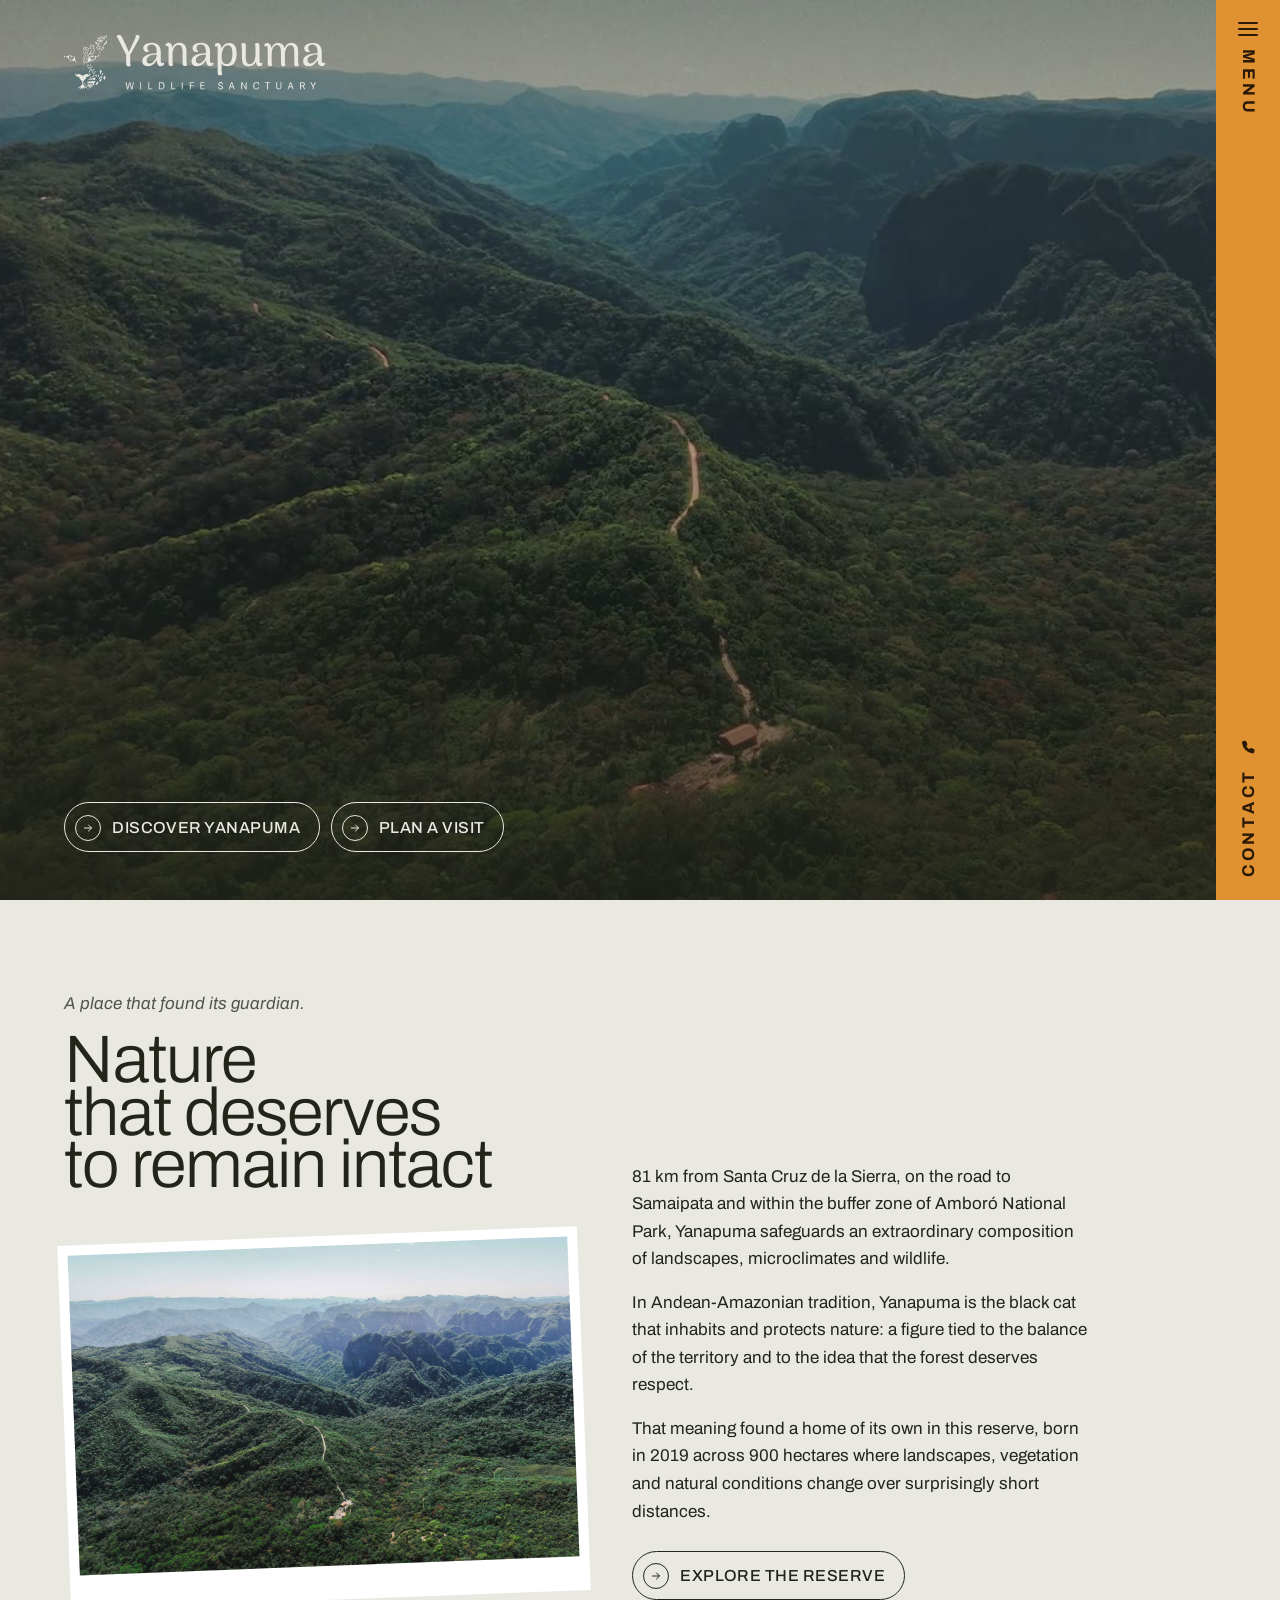
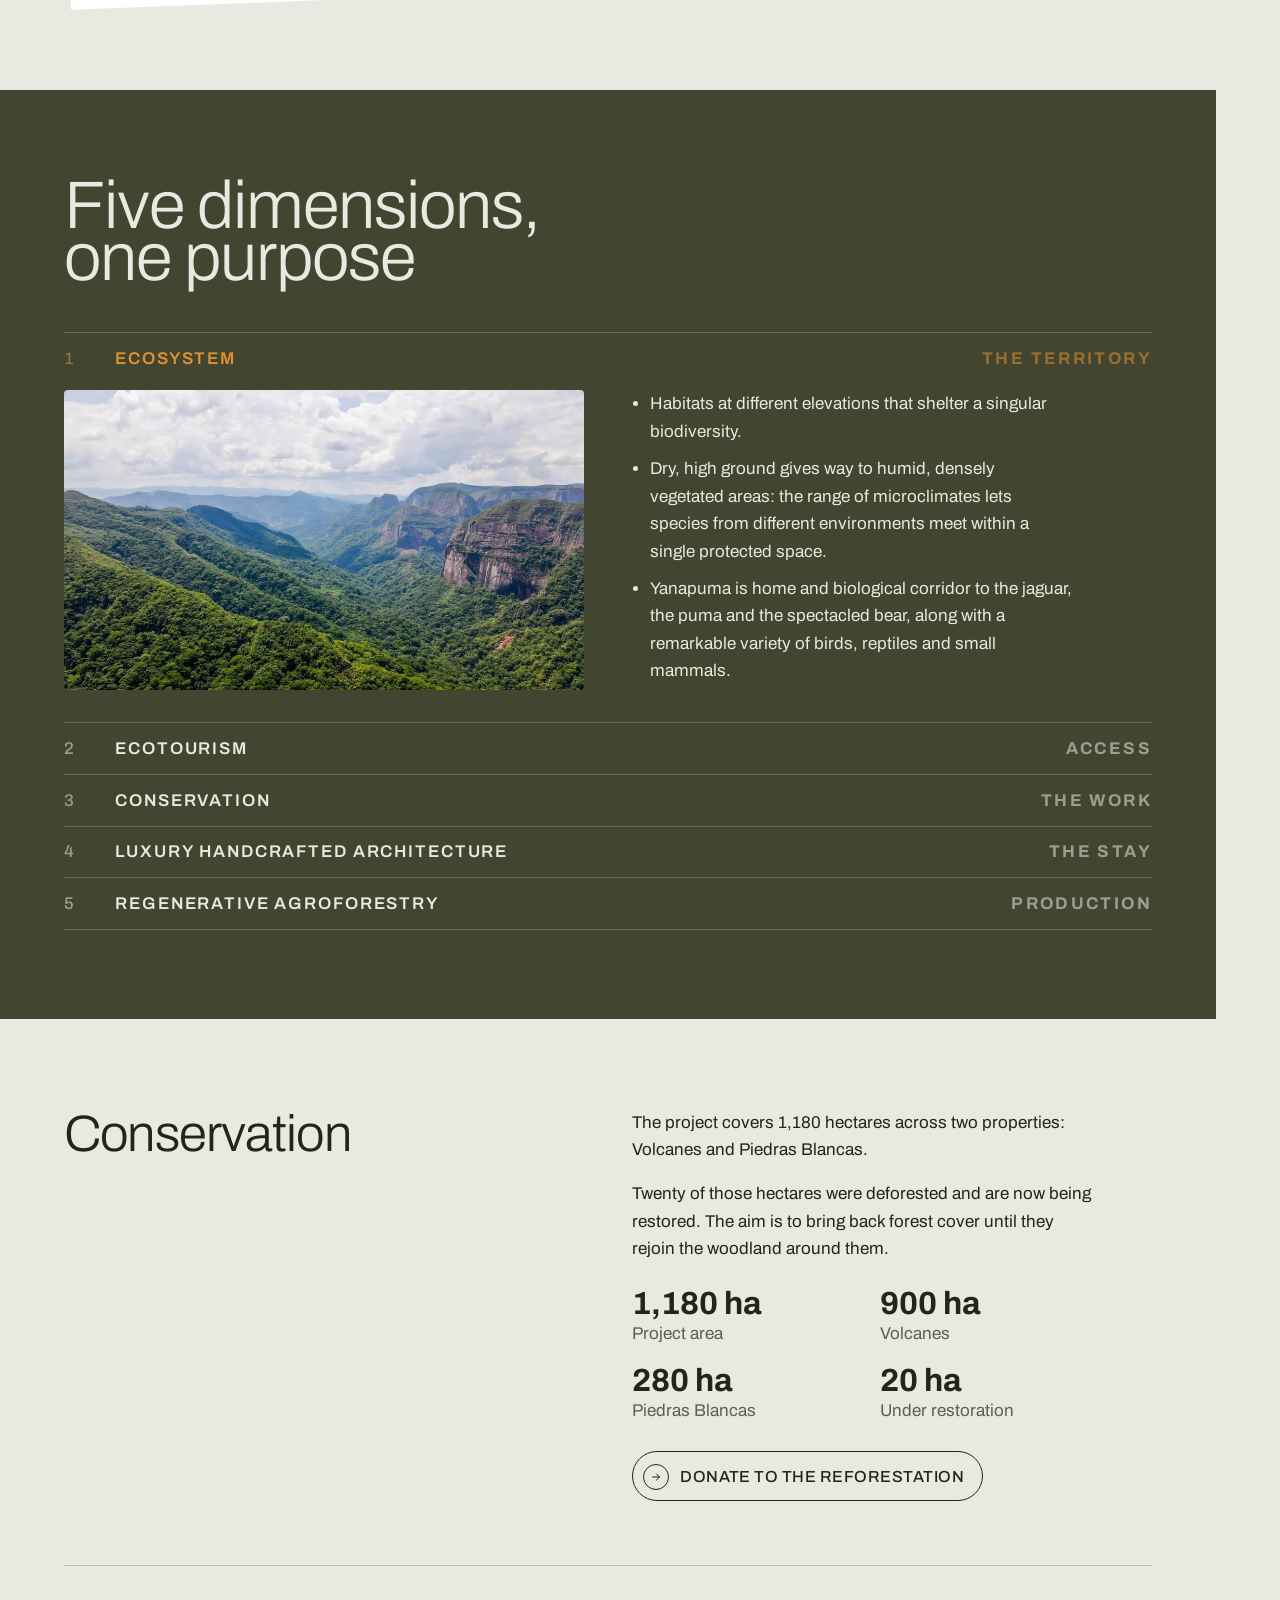
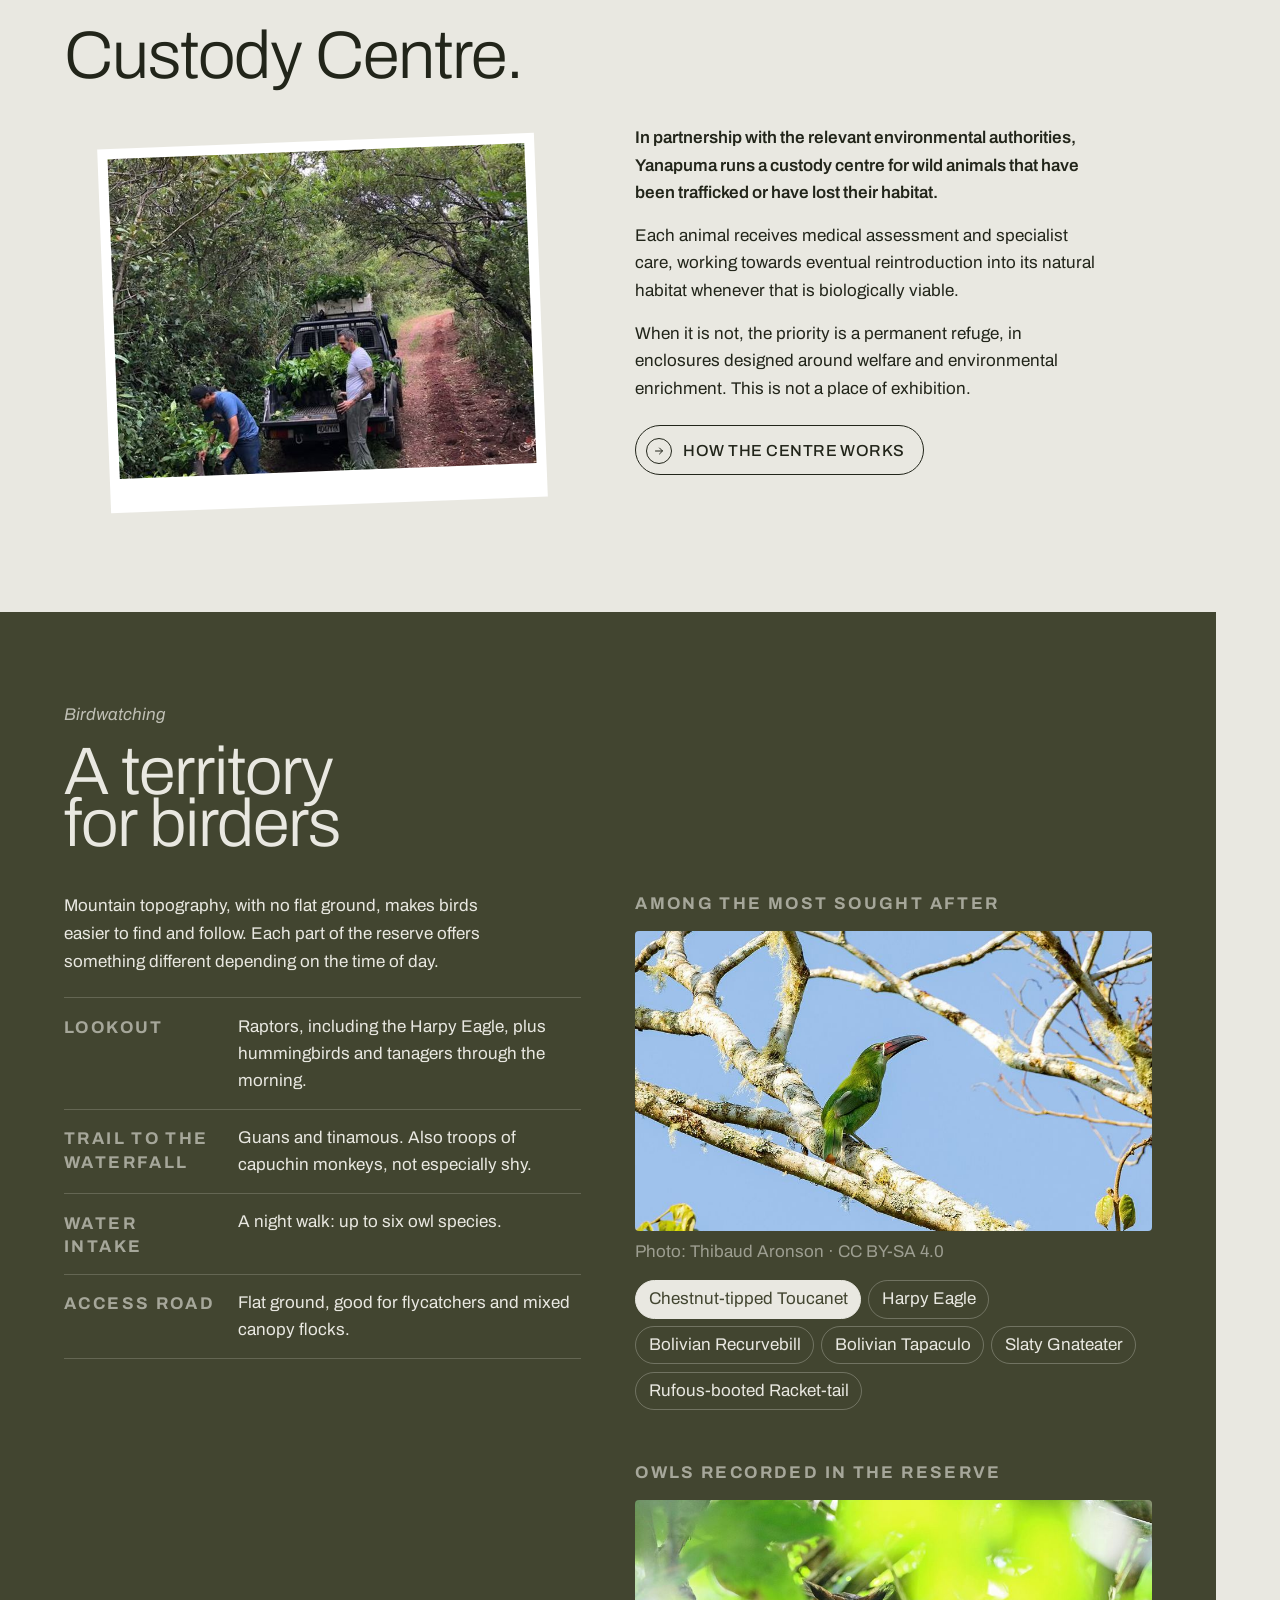
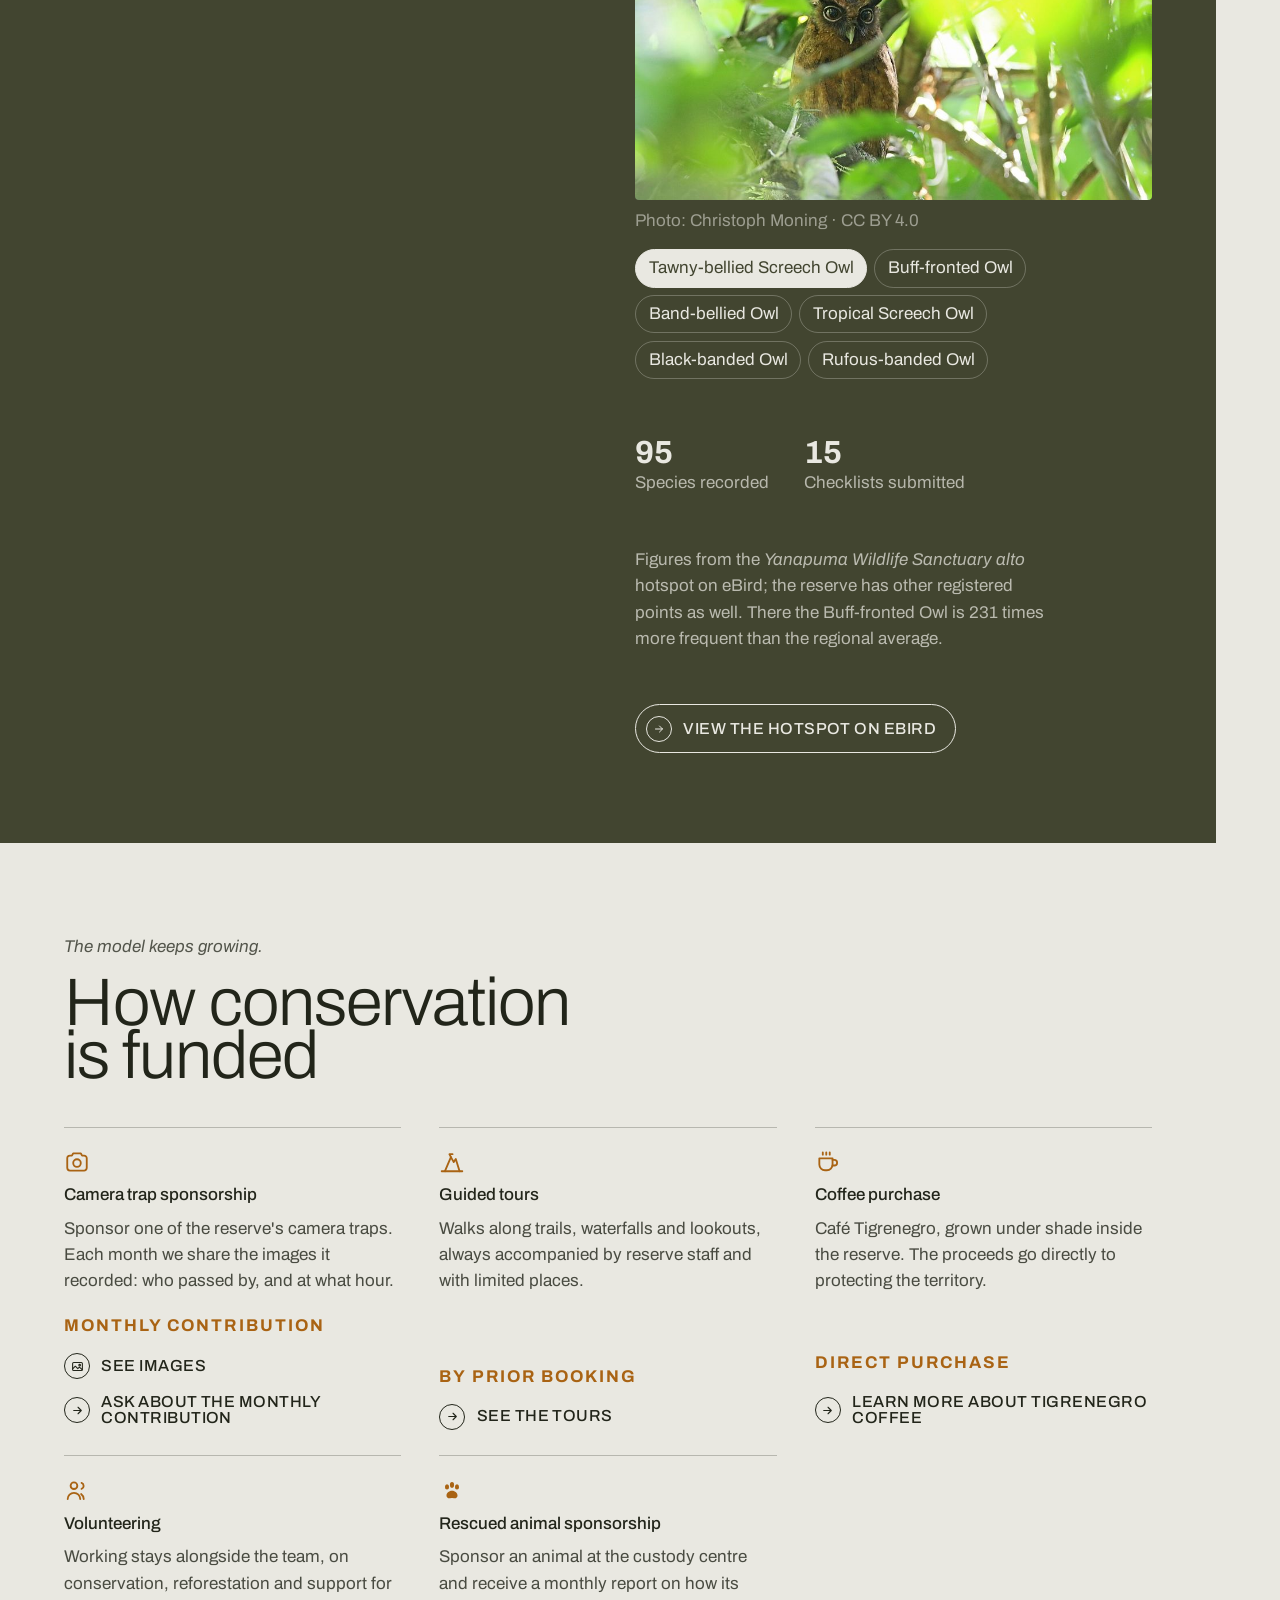
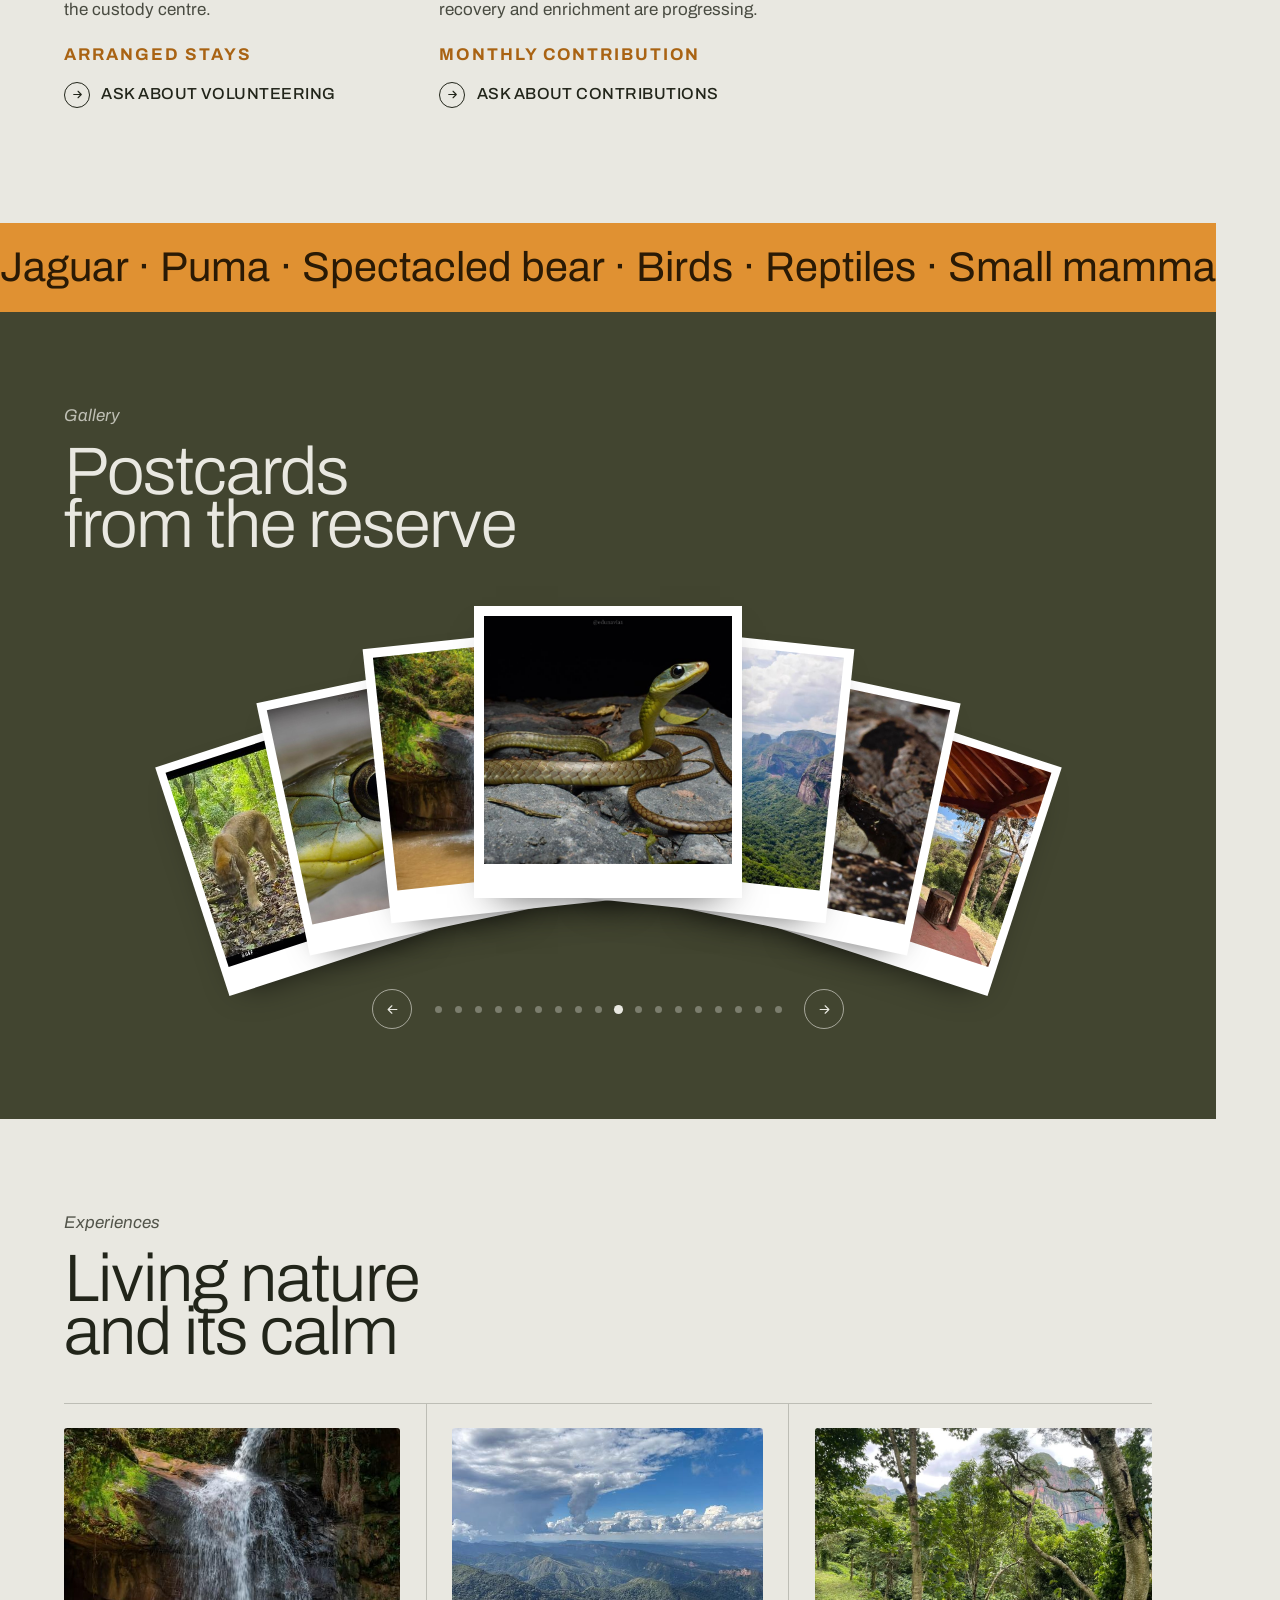
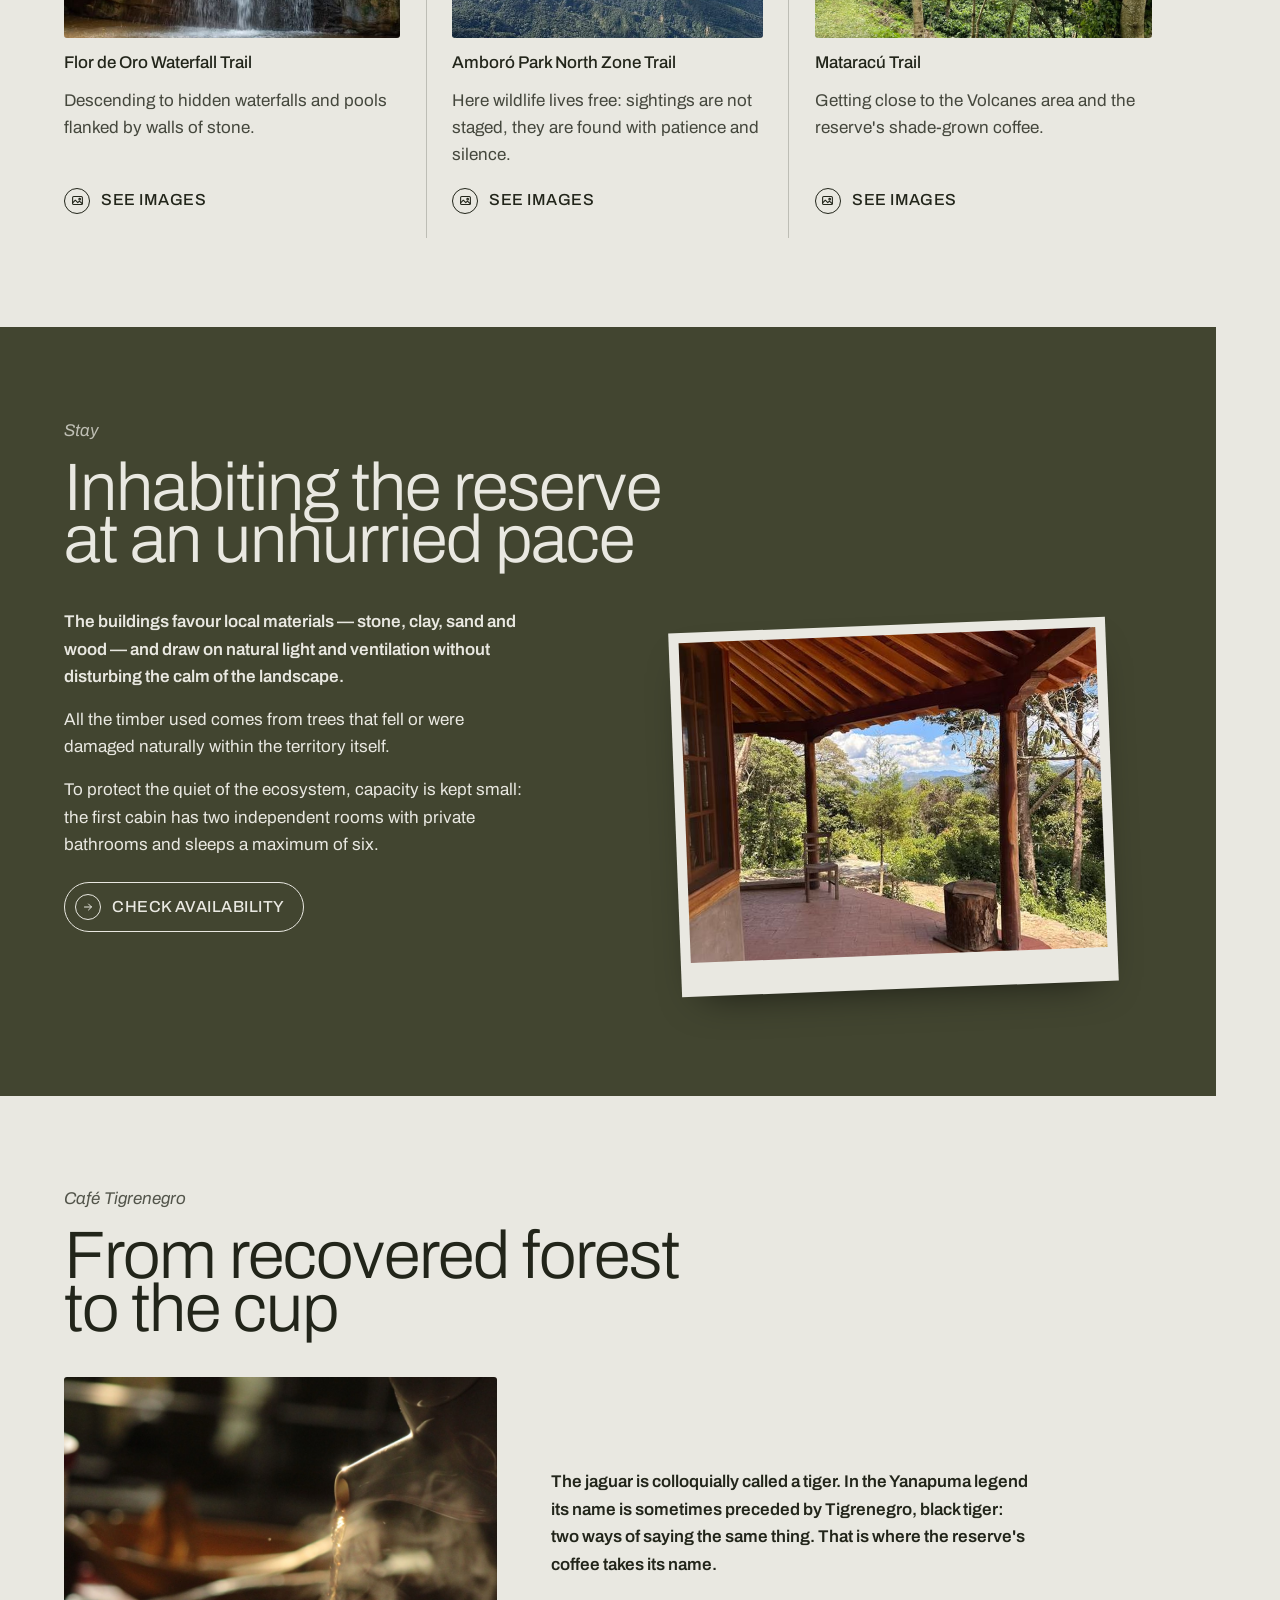
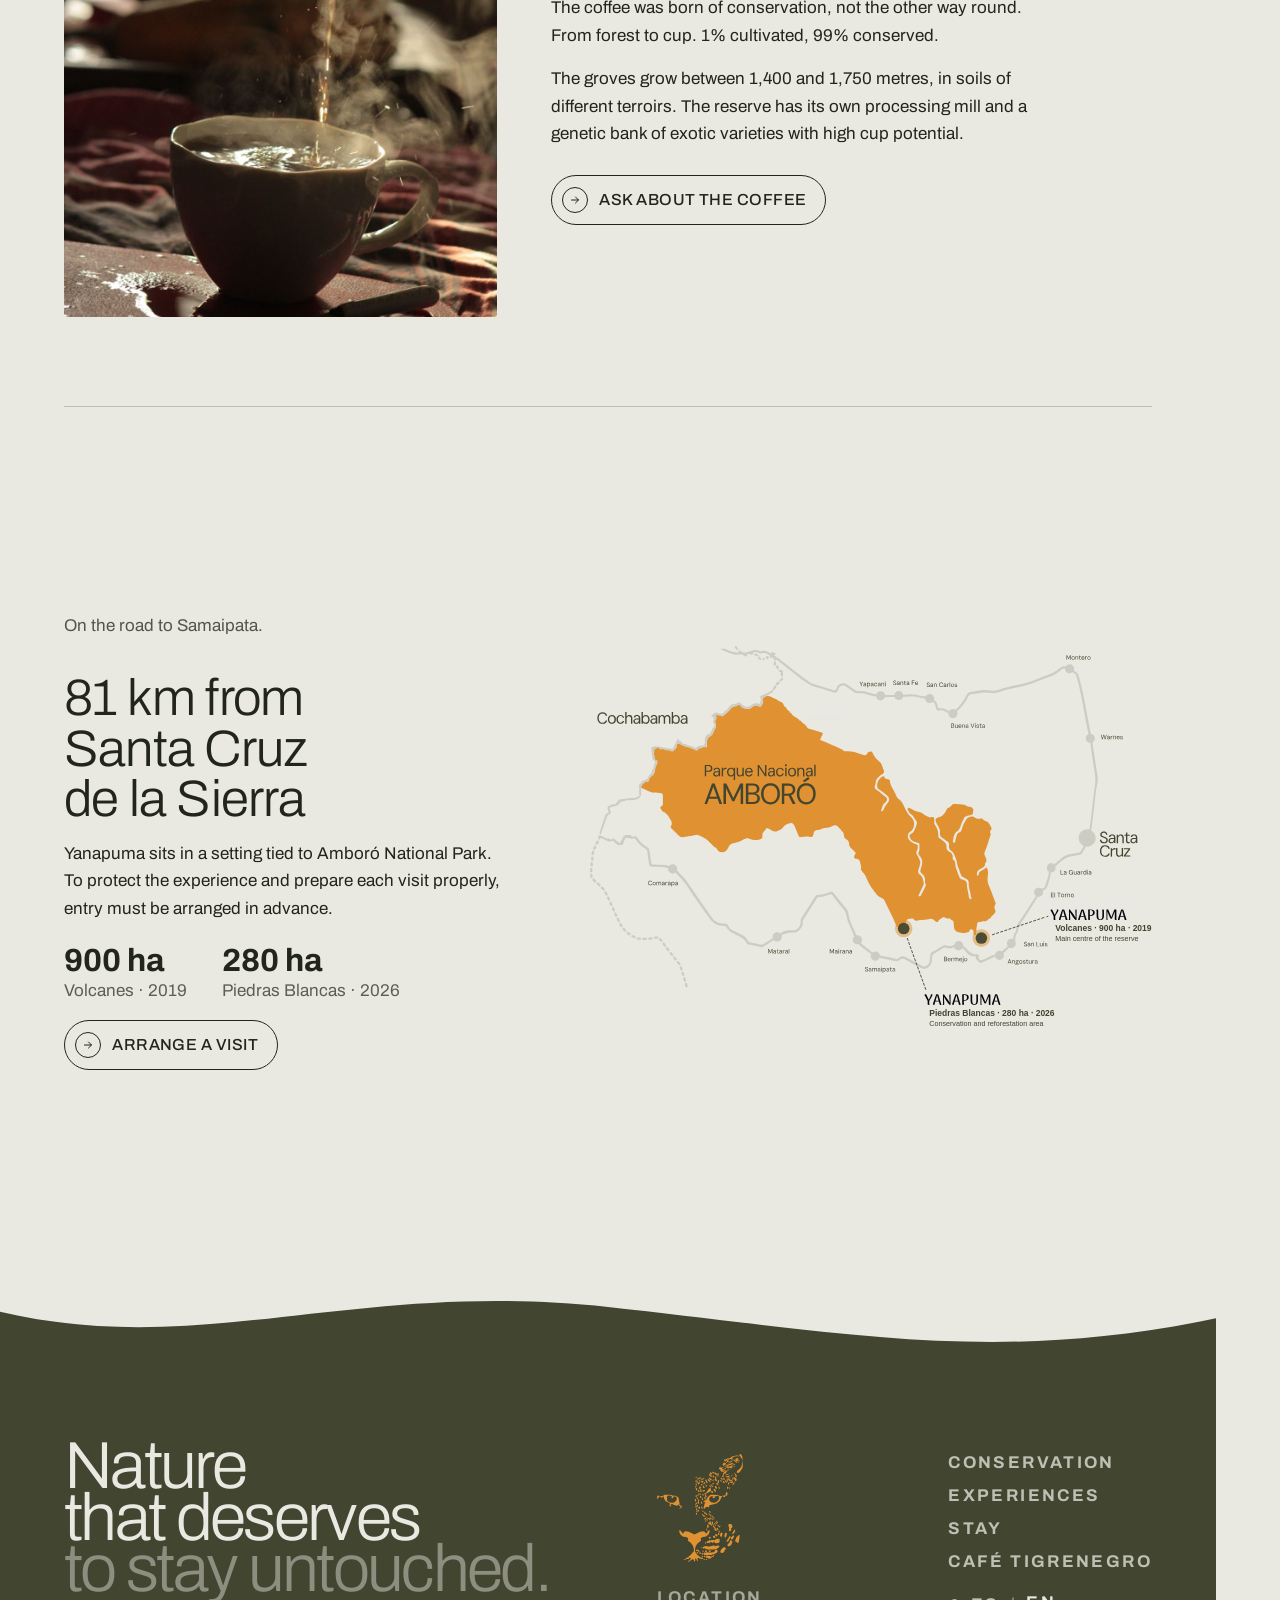
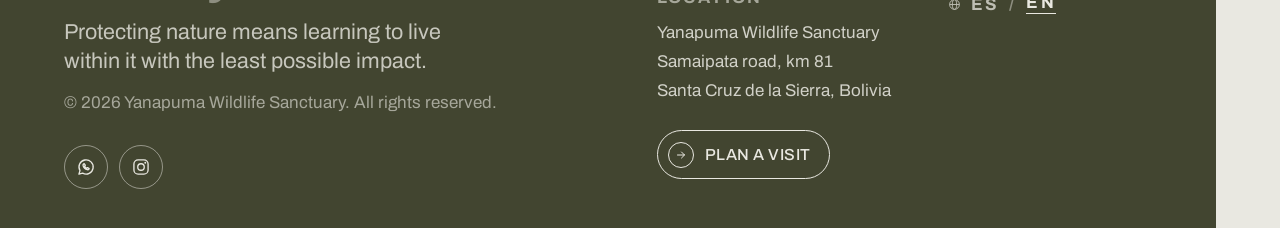
==== commit ab5f536c: "Conservación primero, centro de custodia y nuevo título de La Reserva - La Reserva: el título pasa a" ====
--- a/en/index.html
+++ b/en/index.html
@@ -19,7 +19,7 @@
 <link rel="alternate" hreflang="es" href="../">
 <link rel="alternate" hreflang="en" href="./">
 <link rel="alternate" hreflang="x-default" href="../">
-<link rel="stylesheet" href="../css/styles.css?v=34">
+<link rel="stylesheet" href="../css/styles.css?v=36">
 <script>try{if(localStorage.getItem("yanapuma.welcomed"))document.documentElement.classList.add("pl-seen")}catch(e){}</script>
 </head>
 <body>
@@ -74,7 +74,7 @@
   <div class="shell split">
     <div>
       <p class="eyebrow-i">A place that found its guardian.</p>
-      <h2>A commitment<br>sustained<br>over time</h2>
+      <h2>Nature<br>that deserves<br>to remain intact</h2>
       <figure class="tilt">
         <img src="../assets/img/Reserva.jpg" alt="Aerial view of the reserve: unbroken forest, the access road and the cliffs beyond">
       </figure>
@@ -112,7 +112,7 @@
           <span class="n">3</span><span>Conservation</span><span class="k">The work</span></button></h3>
         <div class="step-p" id="s3" hidden>
           <img src="../assets/img/tab-rescate.jpg" alt="Camera trap record: a puma moves through the understorey">
-          <ul><li>Restoring the land, and a centre devoted to rehabilitating wild animals.</li><li>Part of the reserve was affected by farming; the work today is to return native plant cover to that ground.</li><li>The rescue centre operates in partnership with the relevant environmental authorities.</li></ul>
+          <ul><li>Restoring the land, and a centre devoted to rehabilitating wild animals.</li><li>Part of the reserve was affected by farming; the work today is to return native plant cover to that ground.</li><li>The custody centre operates in partnership with the relevant environmental authorities.</li></ul>
         </div>
       </div>
       <div class="step">
@@ -137,24 +137,9 @@
 
 <section class="blk paper" id="conservacion">
   <div class="shell">
-    <p class="eyebrow-i">Conservation</p>
-    <h2>Rescue Centre.</h2>
-    <div class="tilt-g">
-      <figure class="tilt">
-        <img src="../assets/img/ex-conserv.jpg" alt="Reserve team moving seedlings for reforestation">
-      </figure>
-      <div class="tilt-t">
-        <p class="lead">In partnership with the relevant environmental authorities, Yanapuma runs a rescue centre for wild animals that have been trafficked or have lost their habitat.</p>
-        <p>Each animal receives medical assessment and specialist care, working towards eventual reintroduction into its natural habitat whenever that is biologically viable.</p>
-        <p>When it is not, the priority is a permanent refuge, in enclosures designed around welfare and environmental enrichment. This is not a place of exhibition.</p>
-        <a class="pill" href="#"><span class="circ"><svg viewBox="0 0 24 24" fill="none" stroke="currentColor" stroke-width="2" stroke-linecap="round" stroke-linejoin="round" aria-hidden="true"><path d="M5 12h14M13 6l6 6-6 6"/></svg></span><span>How the centre works</span></a>
-      </div>
-    </div>
-
     <div class="rewild">
       <div>
-        <p class="eyebrow-i">Restoration</p>
-        <h3>Twenty hectares<br>returning to forest</h3>
+        <h3>Conservation</h3>
       </div>
       <div class="r">
         <p>The project covers 1,180 hectares across two properties: Volcanes and Piedras Blancas.</p>
@@ -166,6 +151,19 @@
           <div><b>20 ha</b><span>Under restoration</span></div>
         </div>
         <a class="pill" href="#contacto"><span class="circ"><svg viewBox="0 0 24 24" fill="none" stroke="currentColor" stroke-width="2" stroke-linecap="round" stroke-linejoin="round" aria-hidden="true"><path d="M5 12h14M13 6l6 6-6 6"/></svg></span><span>Donate to the reforestation</span></a>
+      </div>
+    </div>
+
+    <h2>Custody Centre.</h2>
+    <div class="tilt-g">
+      <figure class="tilt">
+        <img src="../assets/img/ex-conserv.jpg" alt="Reserve team moving seedlings for reforestation">
+      </figure>
+      <div class="tilt-t">
+        <p class="lead">In partnership with the relevant environmental authorities, Yanapuma runs a custody centre for wild animals that have been trafficked or have lost their habitat.</p>
+        <p>Each animal receives medical assessment and specialist care, working towards eventual reintroduction into its natural habitat whenever that is biologically viable.</p>
+        <p>When it is not, the priority is a permanent refuge, in enclosures designed around welfare and environmental enrichment. This is not a place of exhibition.</p>
+        <a class="pill" href="#"><span class="circ"><svg viewBox="0 0 24 24" fill="none" stroke="currentColor" stroke-width="2" stroke-linecap="round" stroke-linejoin="round" aria-hidden="true"><path d="M5 12h14M13 6l6 6-6 6"/></svg></span><span>How the centre works</span></a>
       </div>
     </div>
   </div>
@@ -209,7 +207,7 @@
           <div><b>15</b><span>Checklists submitted</span></div>
         </div>
         <div class="notes">
-          <p class="note">Figures from the <em>Yanapuma Wildlife Sanctuary alto</em> hotspot on eBird; the reserve has other registered points as well. There the Buff-fronted Owl is 231 times more frequent than the regional average. Field survey by Raúl Navi, birding guide.</p>
+          <p class="note">Figures from the <em>Yanapuma Wildlife Sanctuary alto</em> hotspot on eBird; the reserve has other registered points as well. There the Buff-fronted Owl is 231 times more frequent than the regional average.</p>
         </div>
         <a class="pill" href="https://ebird.org/hotspot/L55072307" target="_blank" rel="noopener noreferrer"><span class="circ"><svg viewBox="0 0 24 24" fill="none" stroke="currentColor" stroke-width="2" stroke-linecap="round" stroke-linejoin="round" aria-hidden="true"><path d="M5 12h14M13 6l6 6-6 6"/></svg></span><span>View the hotspot on eBird</span></a>
       </div>
@@ -254,7 +252,7 @@
       <article class="src">
         <svg class="ic" viewBox="0 0 24 24" aria-hidden="true" focusable="false" fill="none" stroke="currentColor" stroke-width="1.7" stroke-linecap="round" stroke-linejoin="round"><circle cx="9.2" cy="8" r="3.1"/><path d="M3.4 20.4a5.8 5.8 0 0 1 11.6 0"/><path d="M16.2 5.4a3 3 0 0 1 0 5.6"/><path d="M18.2 20.4a5.8 5.8 0 0 0-2.4-4.7"/></svg>
         <h3>Volunteering</h3>
-        <p>Working stays alongside the team, on conservation, reforestation and support for the rescue centre.</p>
+        <p>Working stays alongside the team, on conservation, reforestation and support for the custody centre.</p>
         <span class="tag">Arranged stays</span>
         <div class="src-cta">
           <a class="btn-2" href="#contacto"><span class="circ"><svg viewBox="0 0 24 24" fill="none" stroke="currentColor" stroke-width="2" stroke-linecap="round" stroke-linejoin="round" aria-hidden="true"><path d="M5 12h14M13 6l6 6-6 6"/></svg></span><span>Ask about volunteering</span></a>
@@ -263,7 +261,7 @@
       <article class="src">
         <svg class="ic" viewBox="0 0 24 24" aria-hidden="true" focusable="false" fill="currentColor"><ellipse cx="7.4" cy="9.2" rx="1.9" ry="2.4"/><ellipse cx="12" cy="7.3" rx="1.9" ry="2.6"/><ellipse cx="16.6" cy="9.2" rx="1.9" ry="2.4"/><path d="M12 12.6c3 0 5.1 2.2 5.1 4.4 0 1.7-1.5 2.9-3.2 2.6l-1.9-.3-1.9.3c-1.7.3-3.2-.9-3.2-2.6C6.9 14.8 9 12.6 12 12.6z"/></svg>
         <h3>Rescued animal sponsorship</h3>
-        <p>Sponsor an animal at the rescue centre and receive a monthly report on how its recovery and enrichment are progressing.</p>
+        <p>Sponsor an animal at the custody centre and receive a monthly report on how its recovery and enrichment are progressing.</p>
         <span class="tag">Monthly contribution</span>
         <div class="src-cta">
           <a class="btn-2" href="#contacto"><span class="circ"><svg viewBox="0 0 24 24" fill="none" stroke="currentColor" stroke-width="2" stroke-linecap="round" stroke-linejoin="round" aria-hidden="true"><path d="M5 12h14M13 6l6 6-6 6"/></svg></span><span>Ask about contributions</span></a>
--- a/css/styles.css
+++ b/css/styles.css
@@ -264,10 +264,11 @@
 .map-b p{font:var(--type-body);max-width:44ch}
 .figs-b{display:flex;gap:2.2rem;flex-wrap:wrap;margin-top:.4rem}
 /* ---------- Restauracion: sub-bloque dentro de Conservacion ---------- */
-/* Misma reja que .split, pero separada del bloque anterior por un filete. */
+/* Misma reja que .split; abre la seccion y la separa del Centro de Custodia
+   que viene debajo con un filete. */
 .rewild{display:grid;grid-template-columns:1fr 1fr;gap:clamp(1.6rem,4vw,3rem);
-  margin-top:clamp(2.4rem,5vw,4rem);padding-top:clamp(2.2rem,4vw,3.2rem);
-  border-top:1px solid rgba(34,37,26,.22)}
+  margin-bottom:clamp(2.4rem,5vw,4rem);padding-bottom:clamp(2.4rem,5vw,4rem);   /* mismo aire a ambos lados del filete */
+  border-bottom:1px solid rgba(34,37,26,.22)}
 .rewild h3{font:var(--type-h2-sm);letter-spacing:var(--type-h2-sm-ls)}
 .rewild .r{display:flex;flex-direction:column;gap:1rem;max-width:46ch}
 .rewild .r p{font:var(--type-body)}
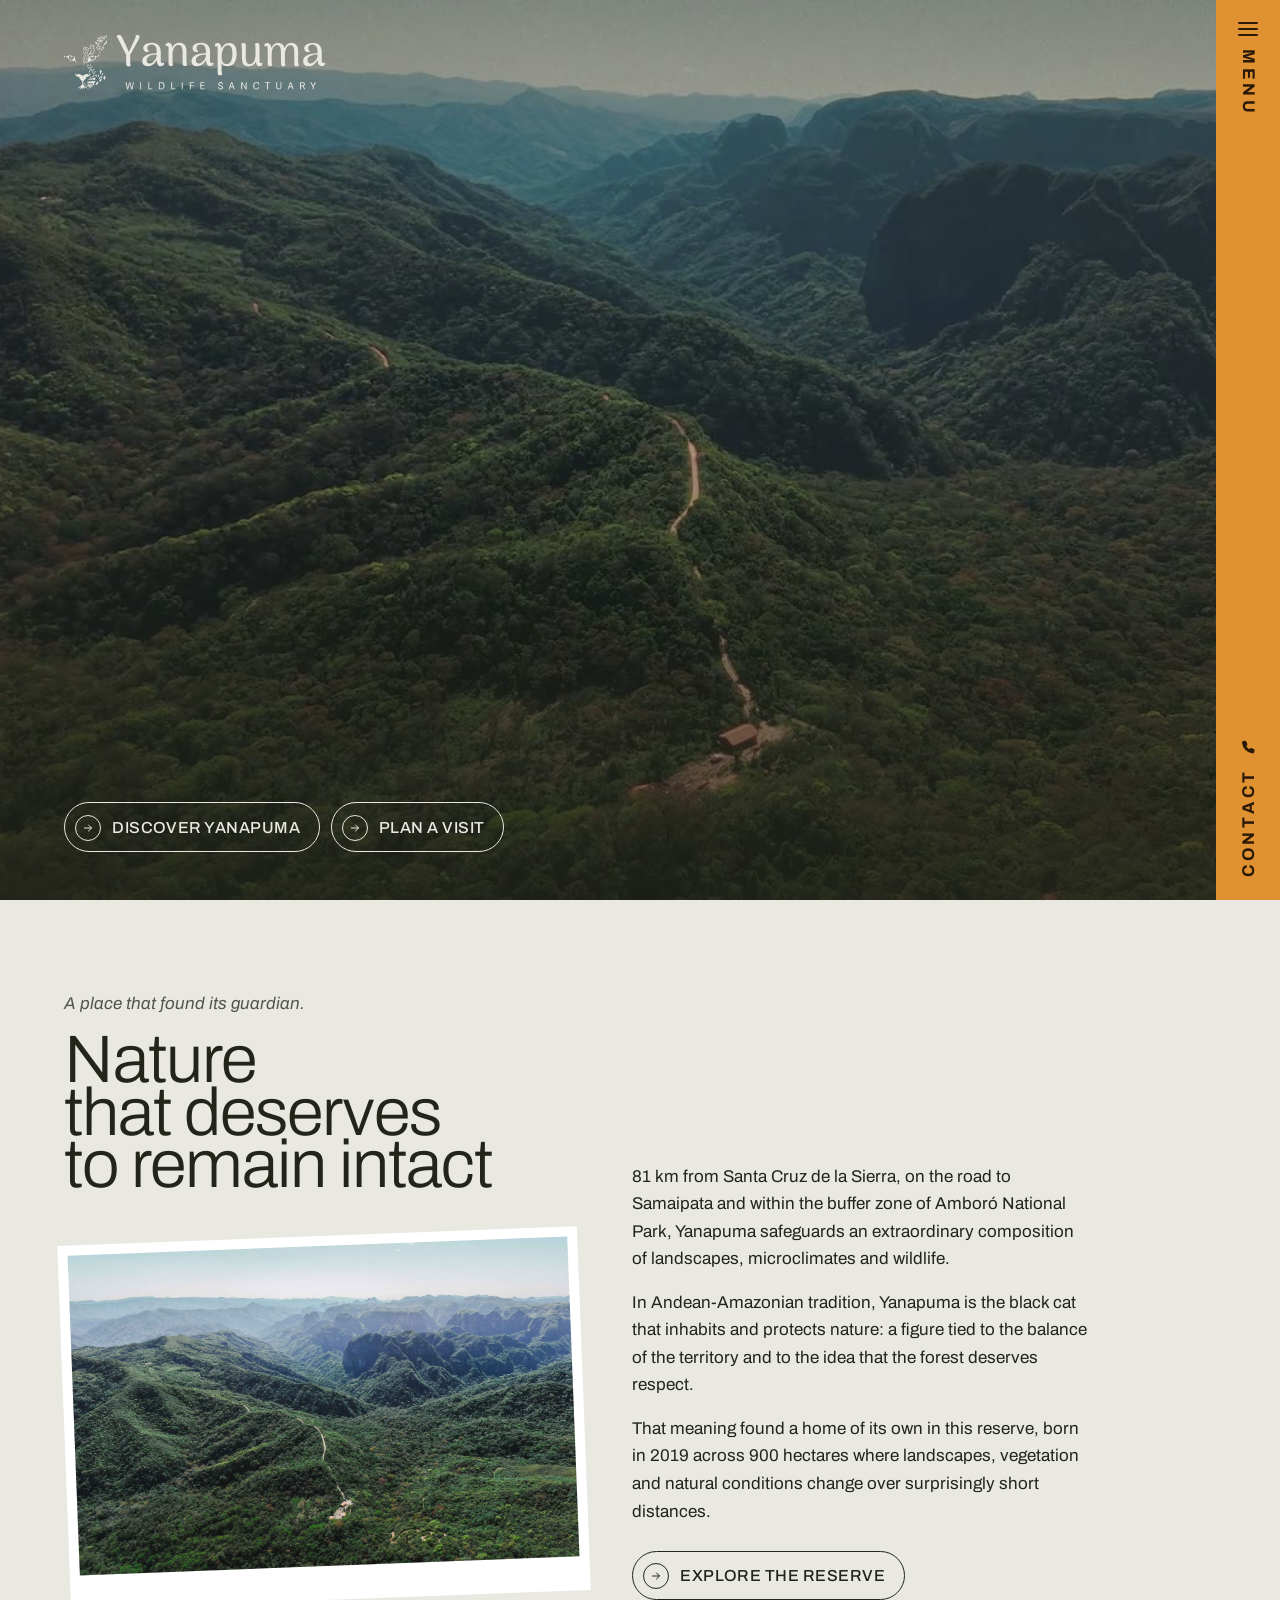
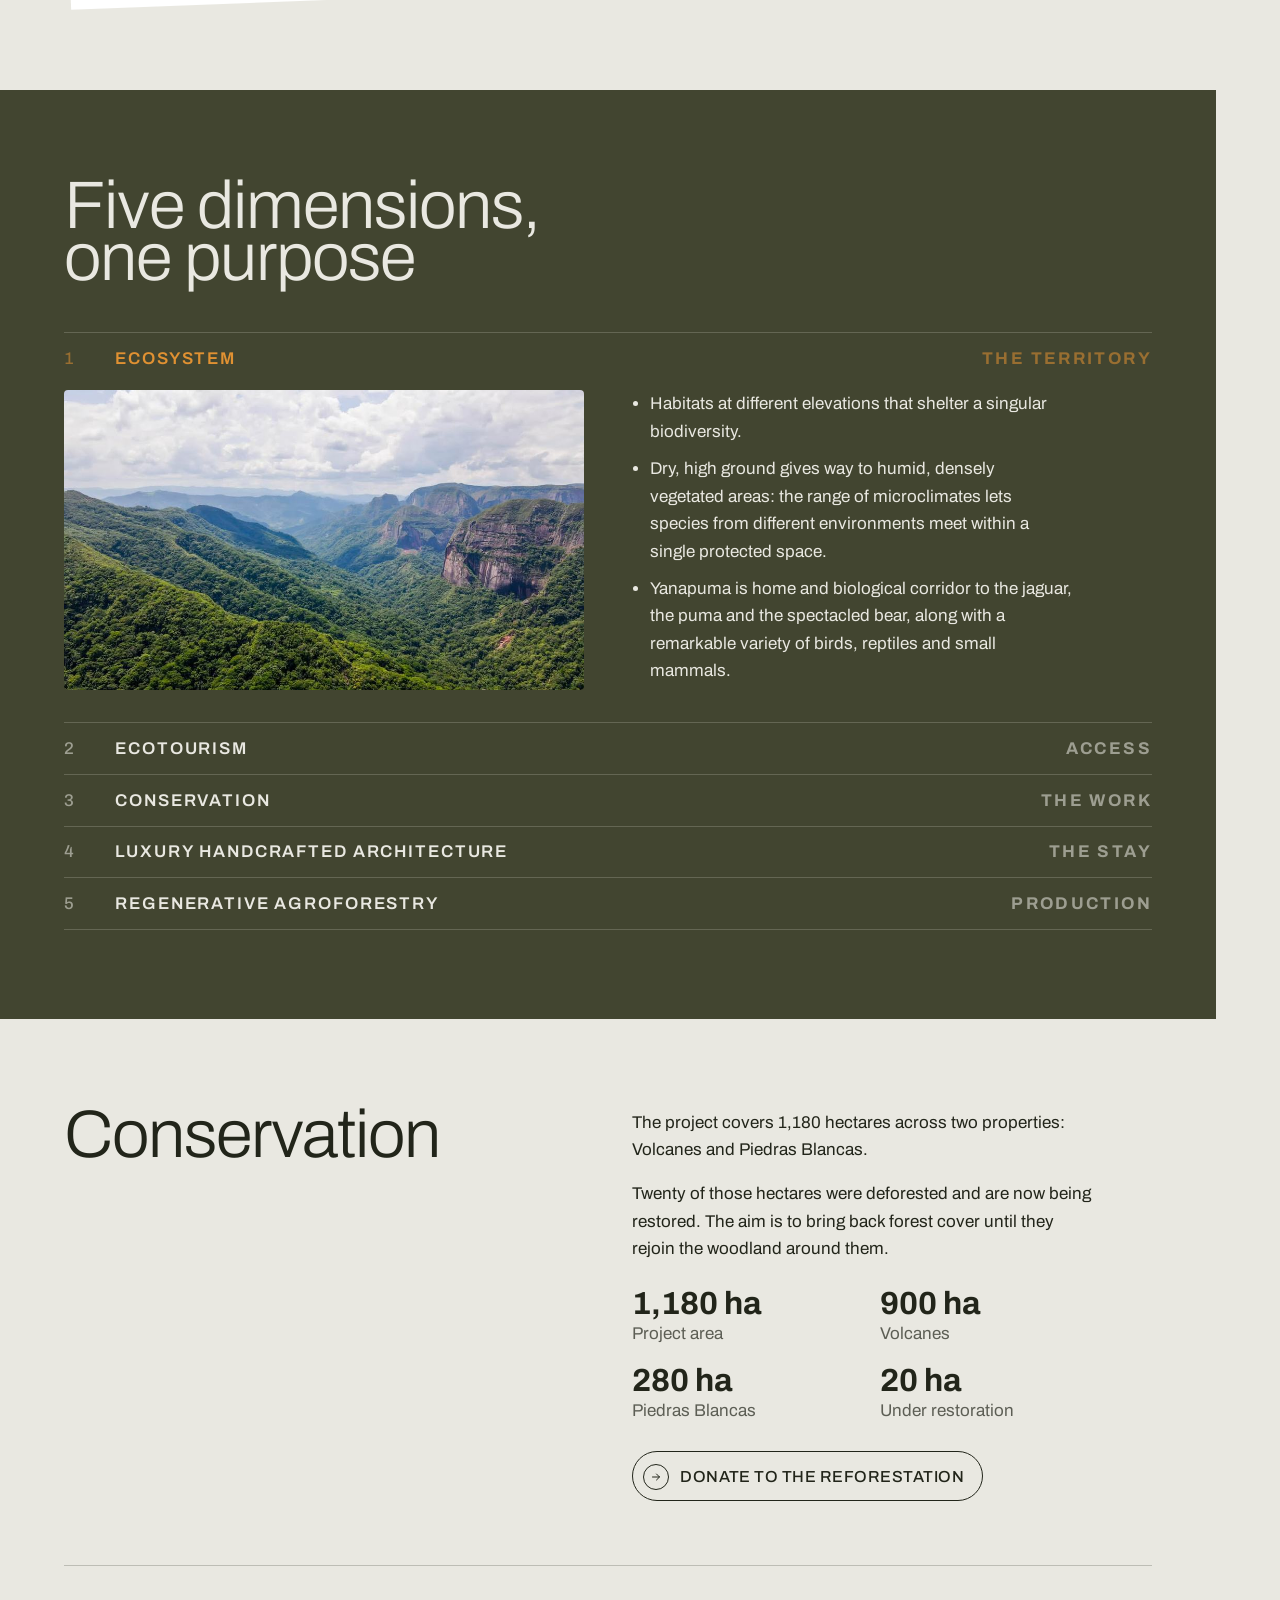
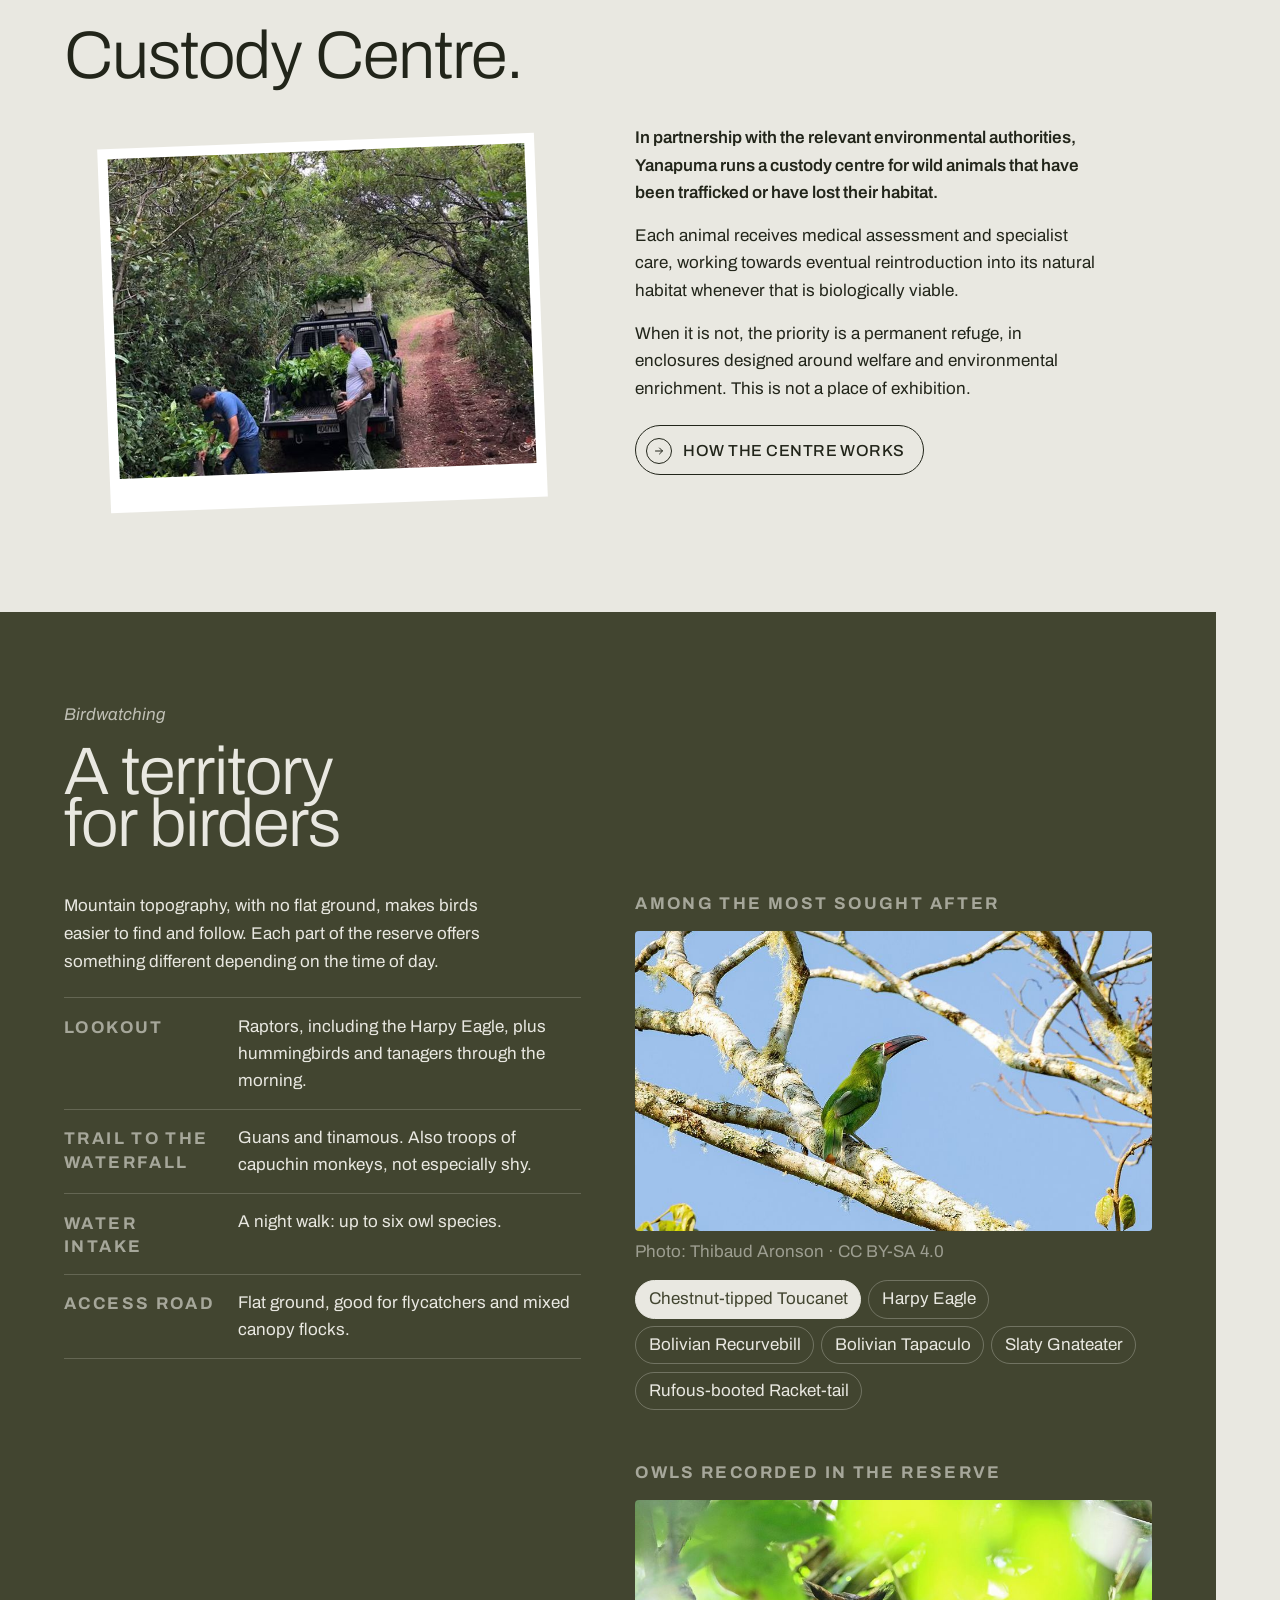
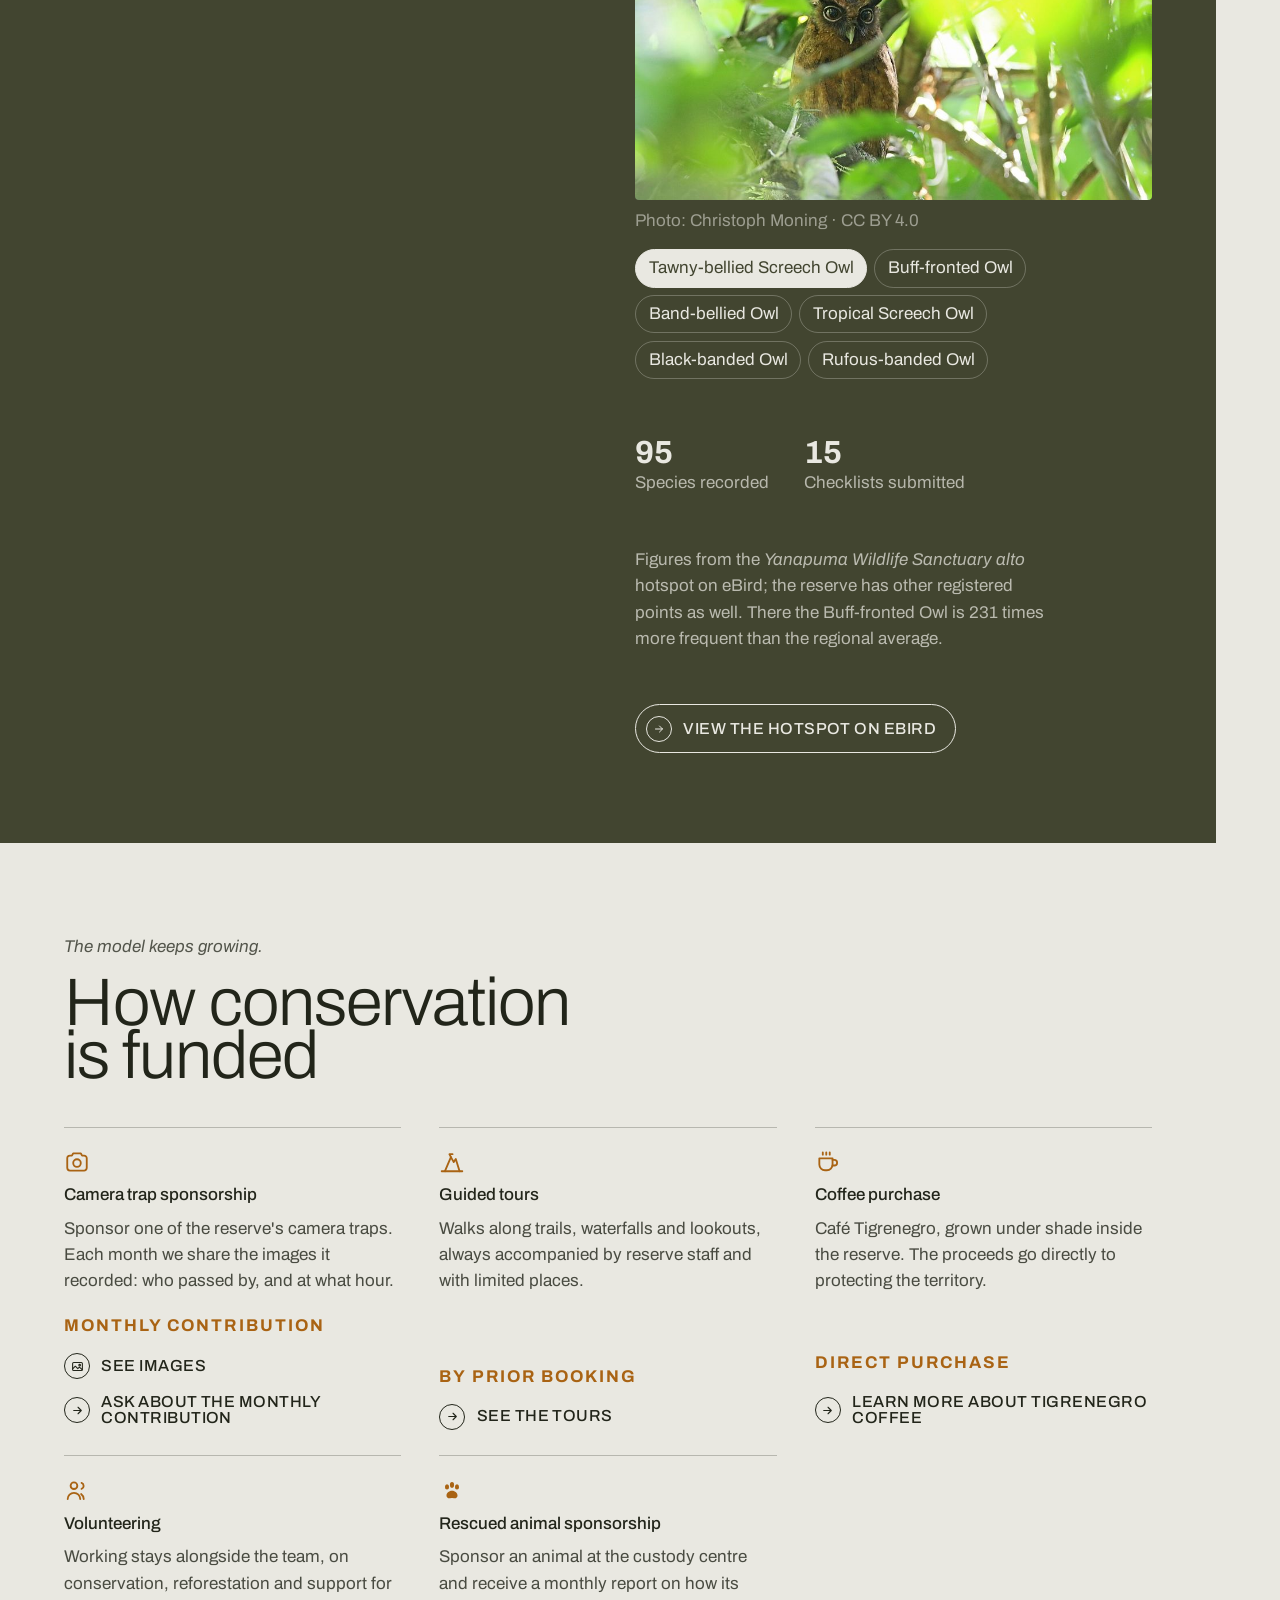
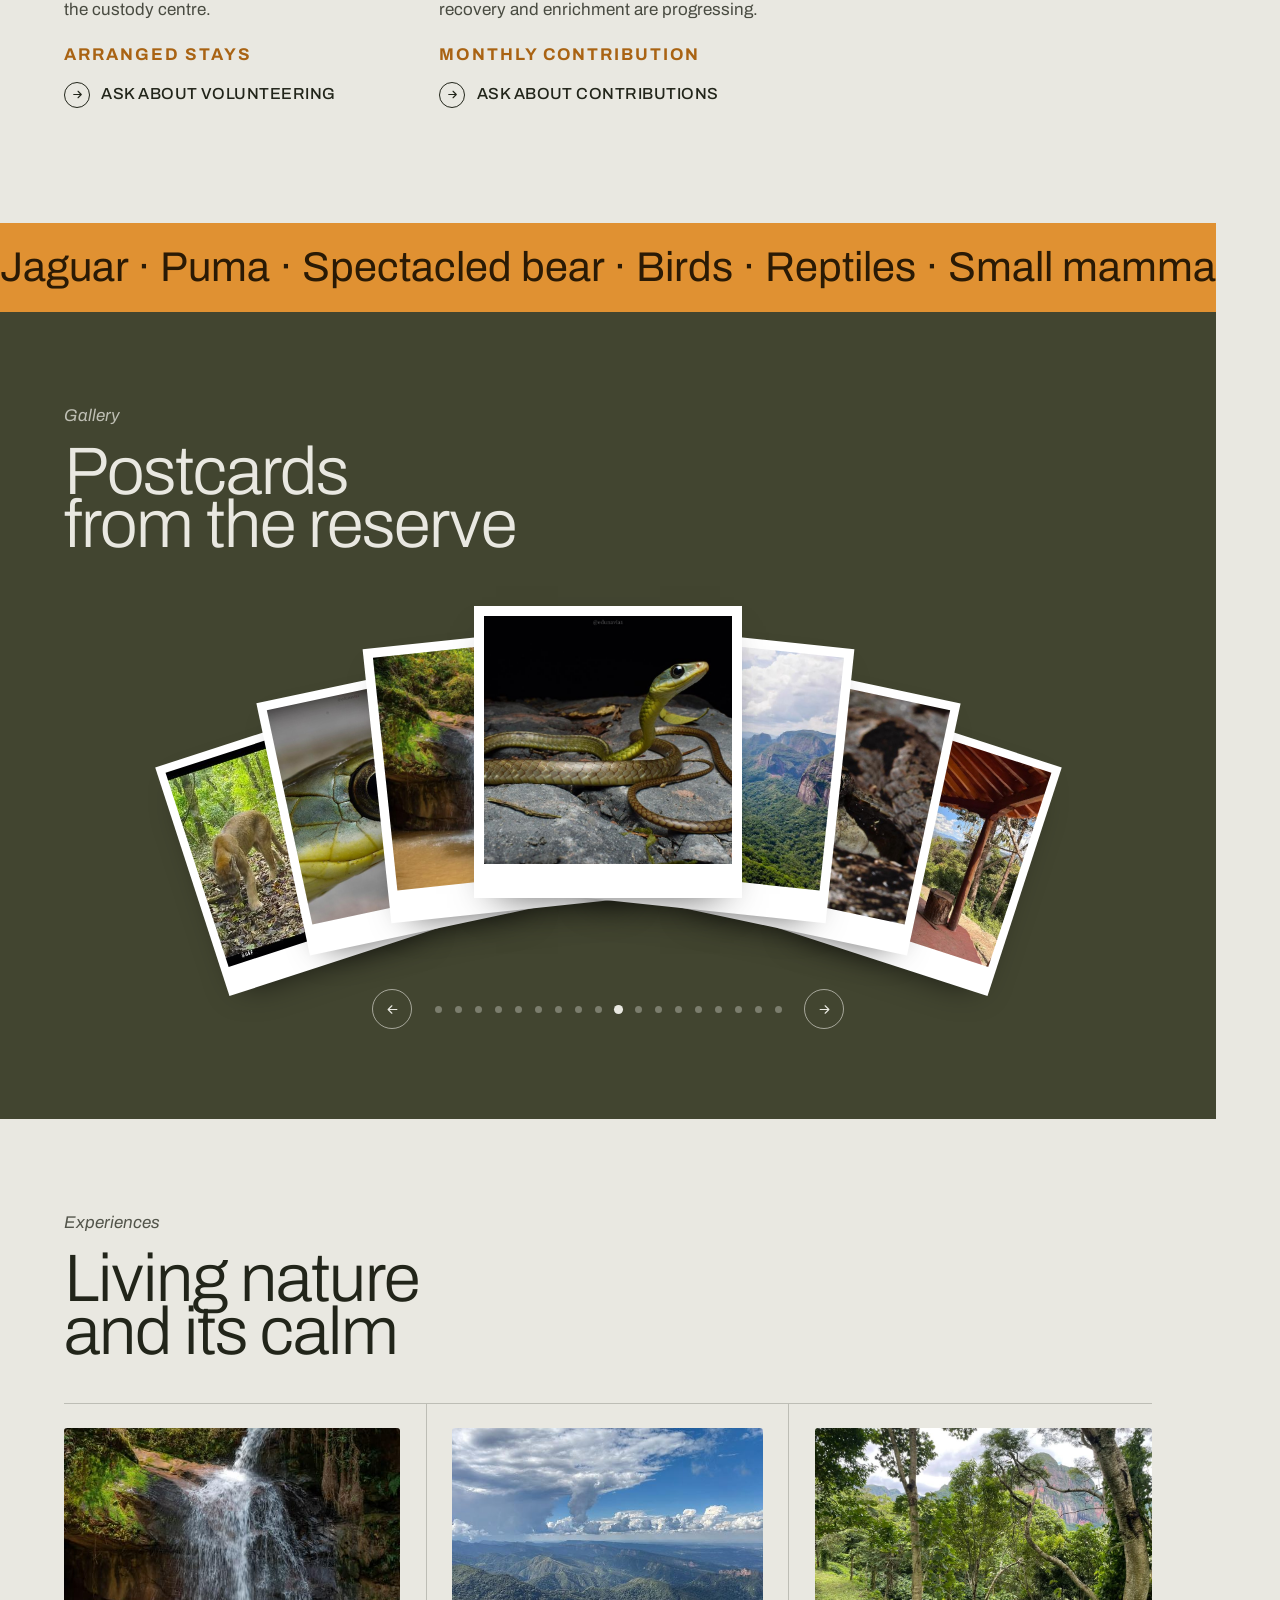
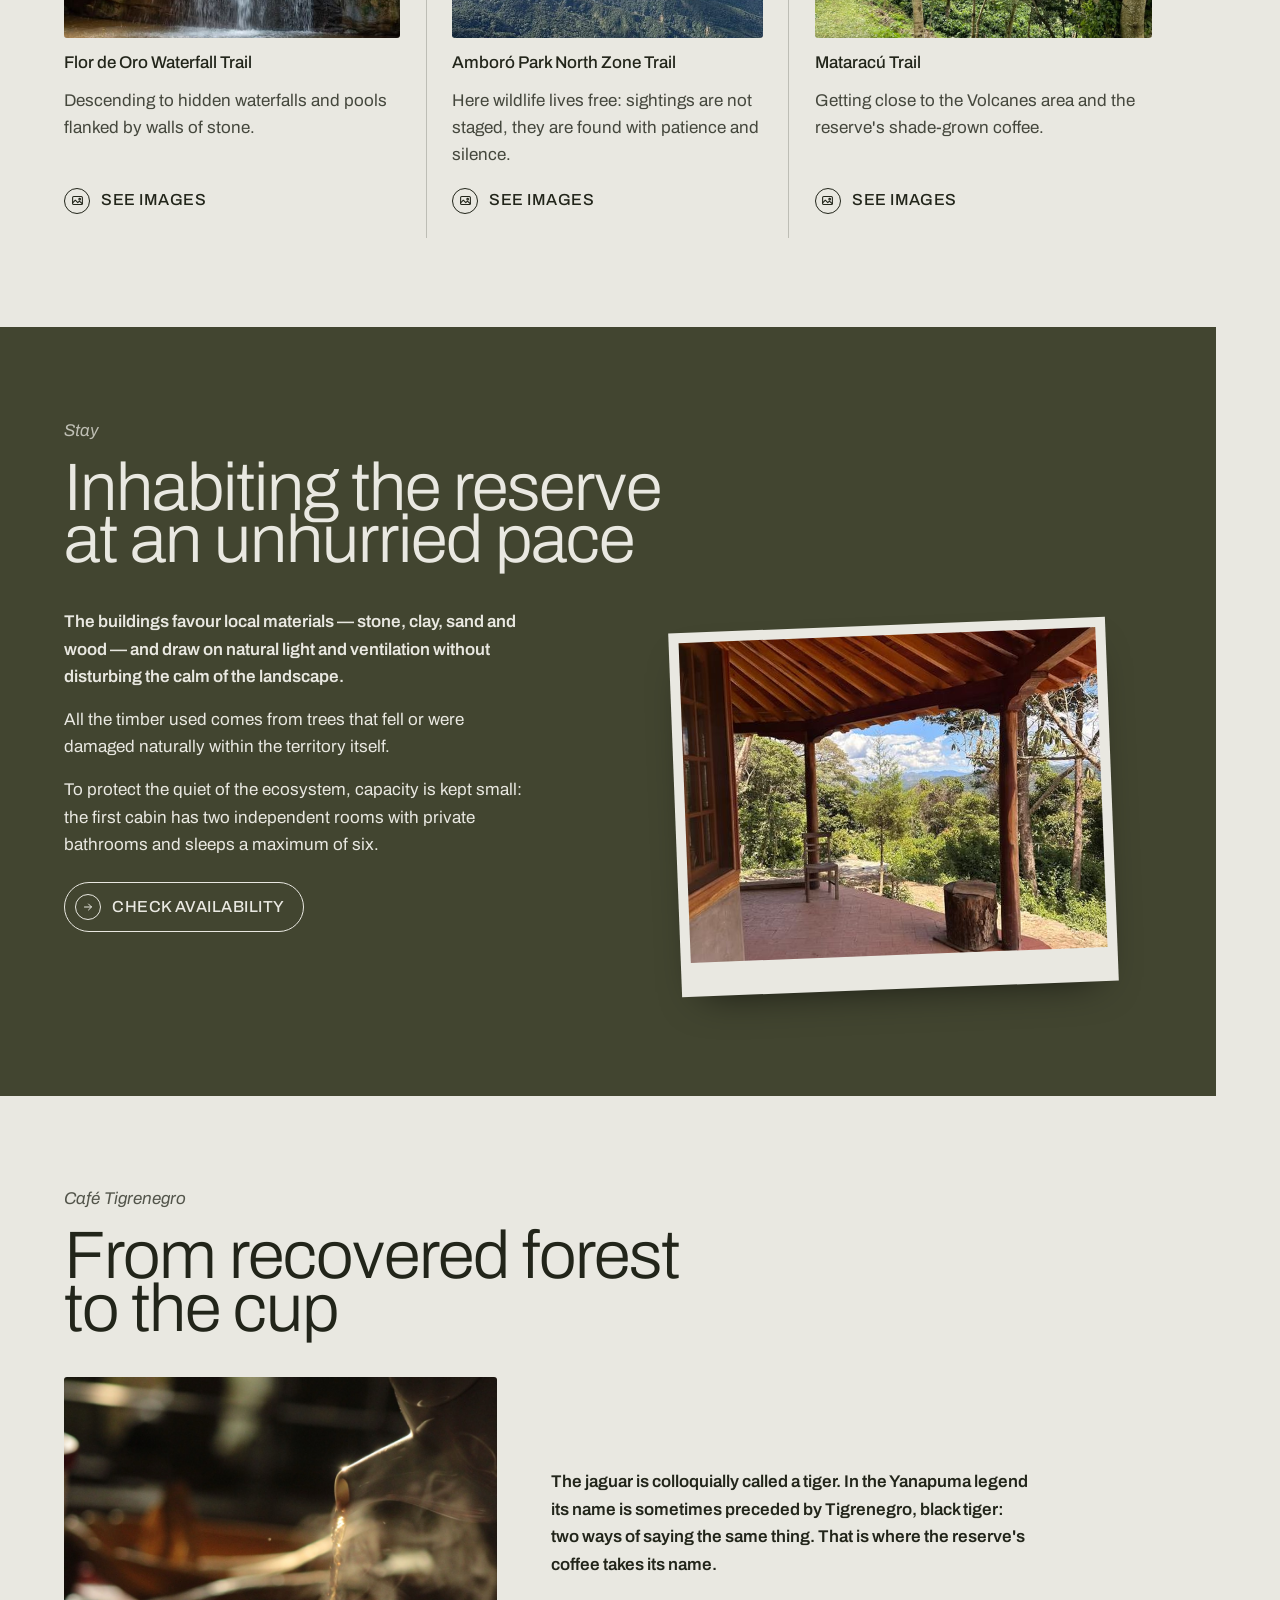
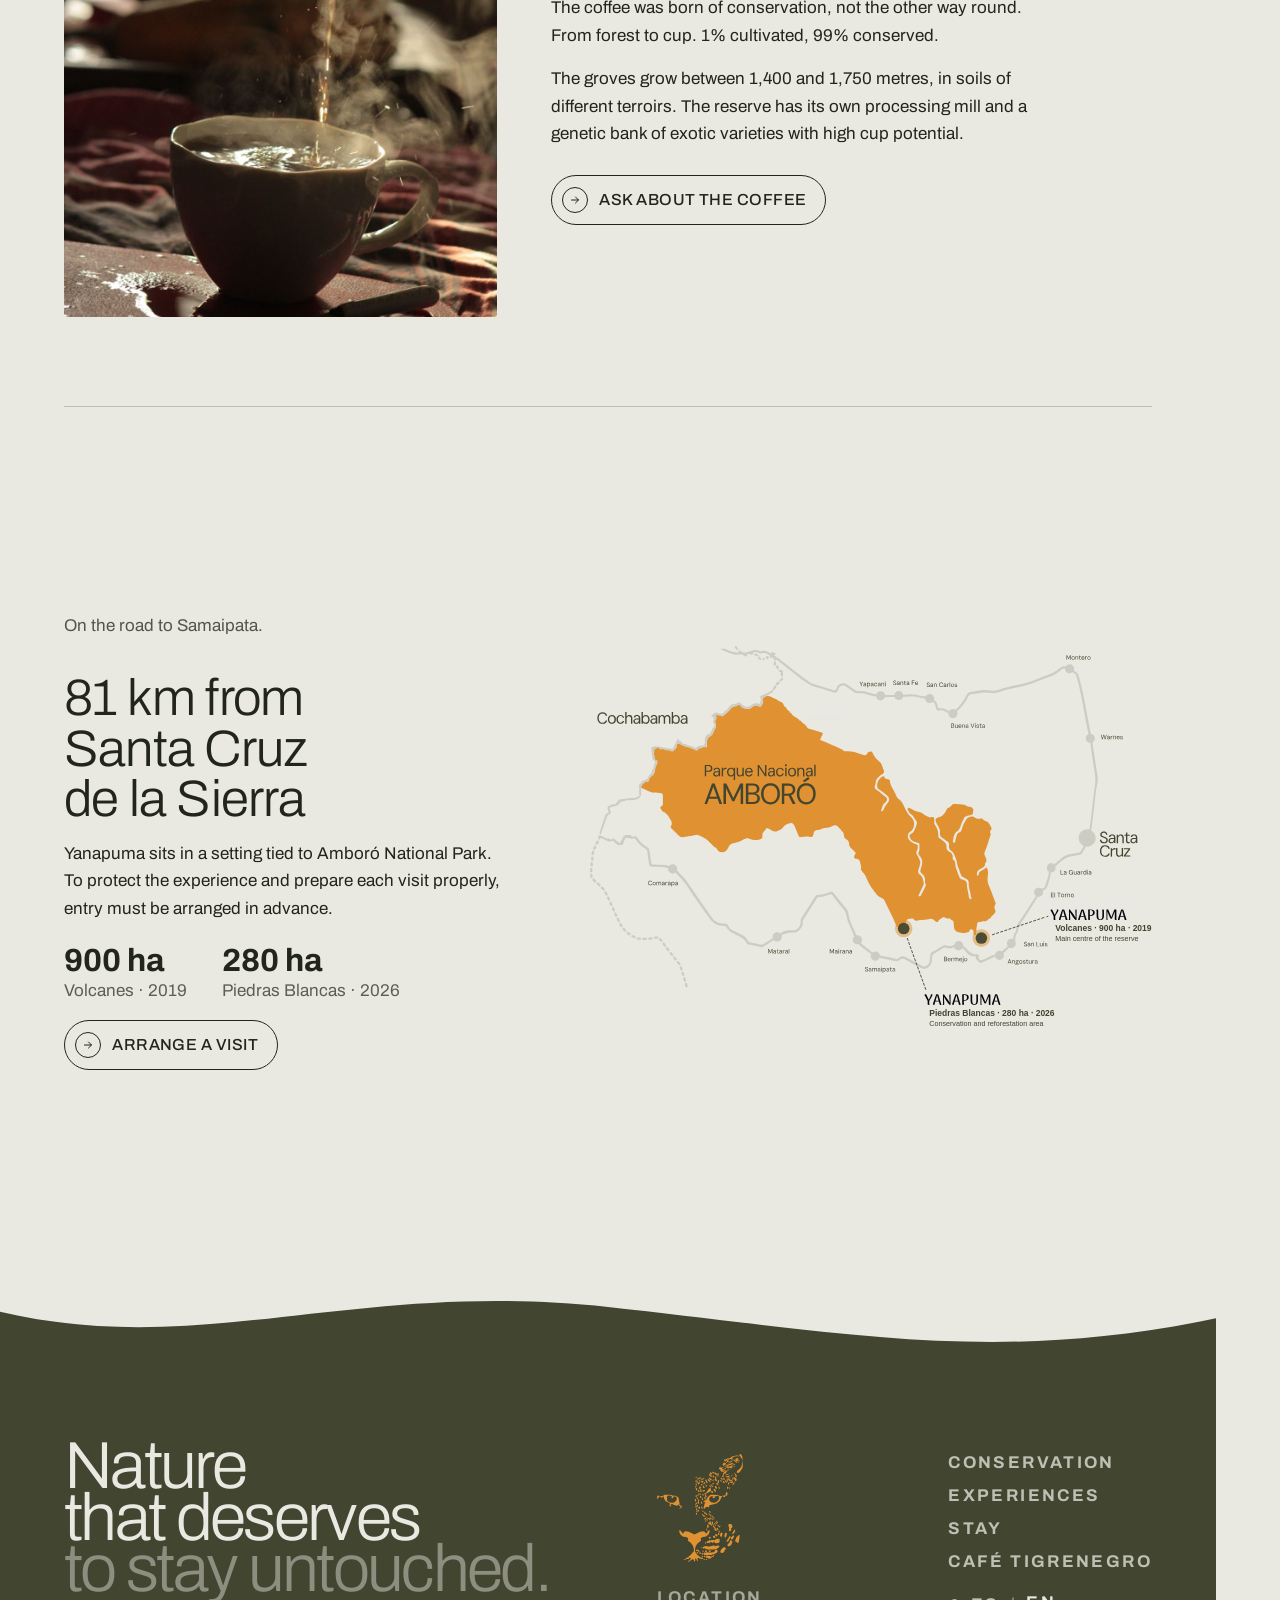
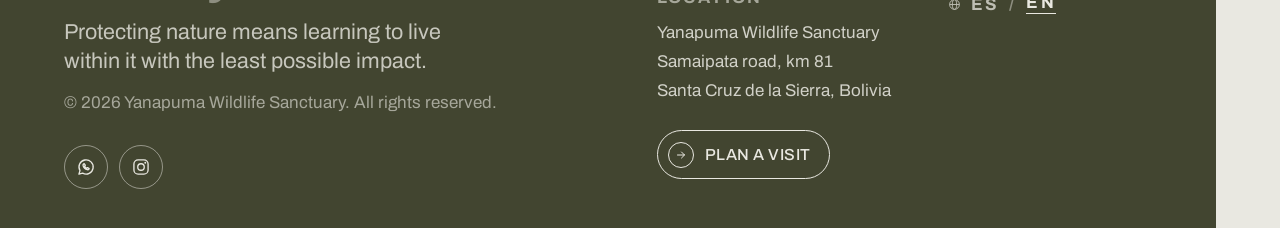
==== commit 4c8cdddb: "Conservación como h2 y repo de trabajo con el sitio en la raíz - Sección Conservación: el título del" ====
--- a/en/index.html
+++ b/en/index.html
@@ -19,7 +19,7 @@
 <link rel="alternate" hreflang="es" href="../">
 <link rel="alternate" hreflang="en" href="./">
 <link rel="alternate" hreflang="x-default" href="../">
-<link rel="stylesheet" href="../css/styles.css?v=36">
+<link rel="stylesheet" href="../css/styles.css?v=37">
 <script>try{if(localStorage.getItem("yanapuma.welcomed"))document.documentElement.classList.add("pl-seen")}catch(e){}</script>
 </head>
 <body>
@@ -139,7 +139,7 @@
   <div class="shell">
     <div class="rewild">
       <div>
-        <h3>Conservation</h3>
+        <h2>Conservation</h2>
       </div>
       <div class="r">
         <p>The project covers 1,180 hectares across two properties: Volcanes and Piedras Blancas.</p>
--- a/css/styles.css
+++ b/css/styles.css
@@ -269,7 +269,6 @@
 .rewild{display:grid;grid-template-columns:1fr 1fr;gap:clamp(1.6rem,4vw,3rem);
   margin-bottom:clamp(2.4rem,5vw,4rem);padding-bottom:clamp(2.4rem,5vw,4rem);   /* mismo aire a ambos lados del filete */
   border-bottom:1px solid rgba(34,37,26,.22)}
-.rewild h3{font:var(--type-h2-sm);letter-spacing:var(--type-h2-sm-ls)}
 .rewild .r{display:flex;flex-direction:column;gap:1rem;max-width:46ch}
 .rewild .r p{font:var(--type-body)}
 .rewild .figs-b{display:grid;grid-template-columns:1fr 1fr;gap:1.1rem 2.2rem;margin-top:.6rem}   /* 2x2: cuatro cifras sin huérfana */
